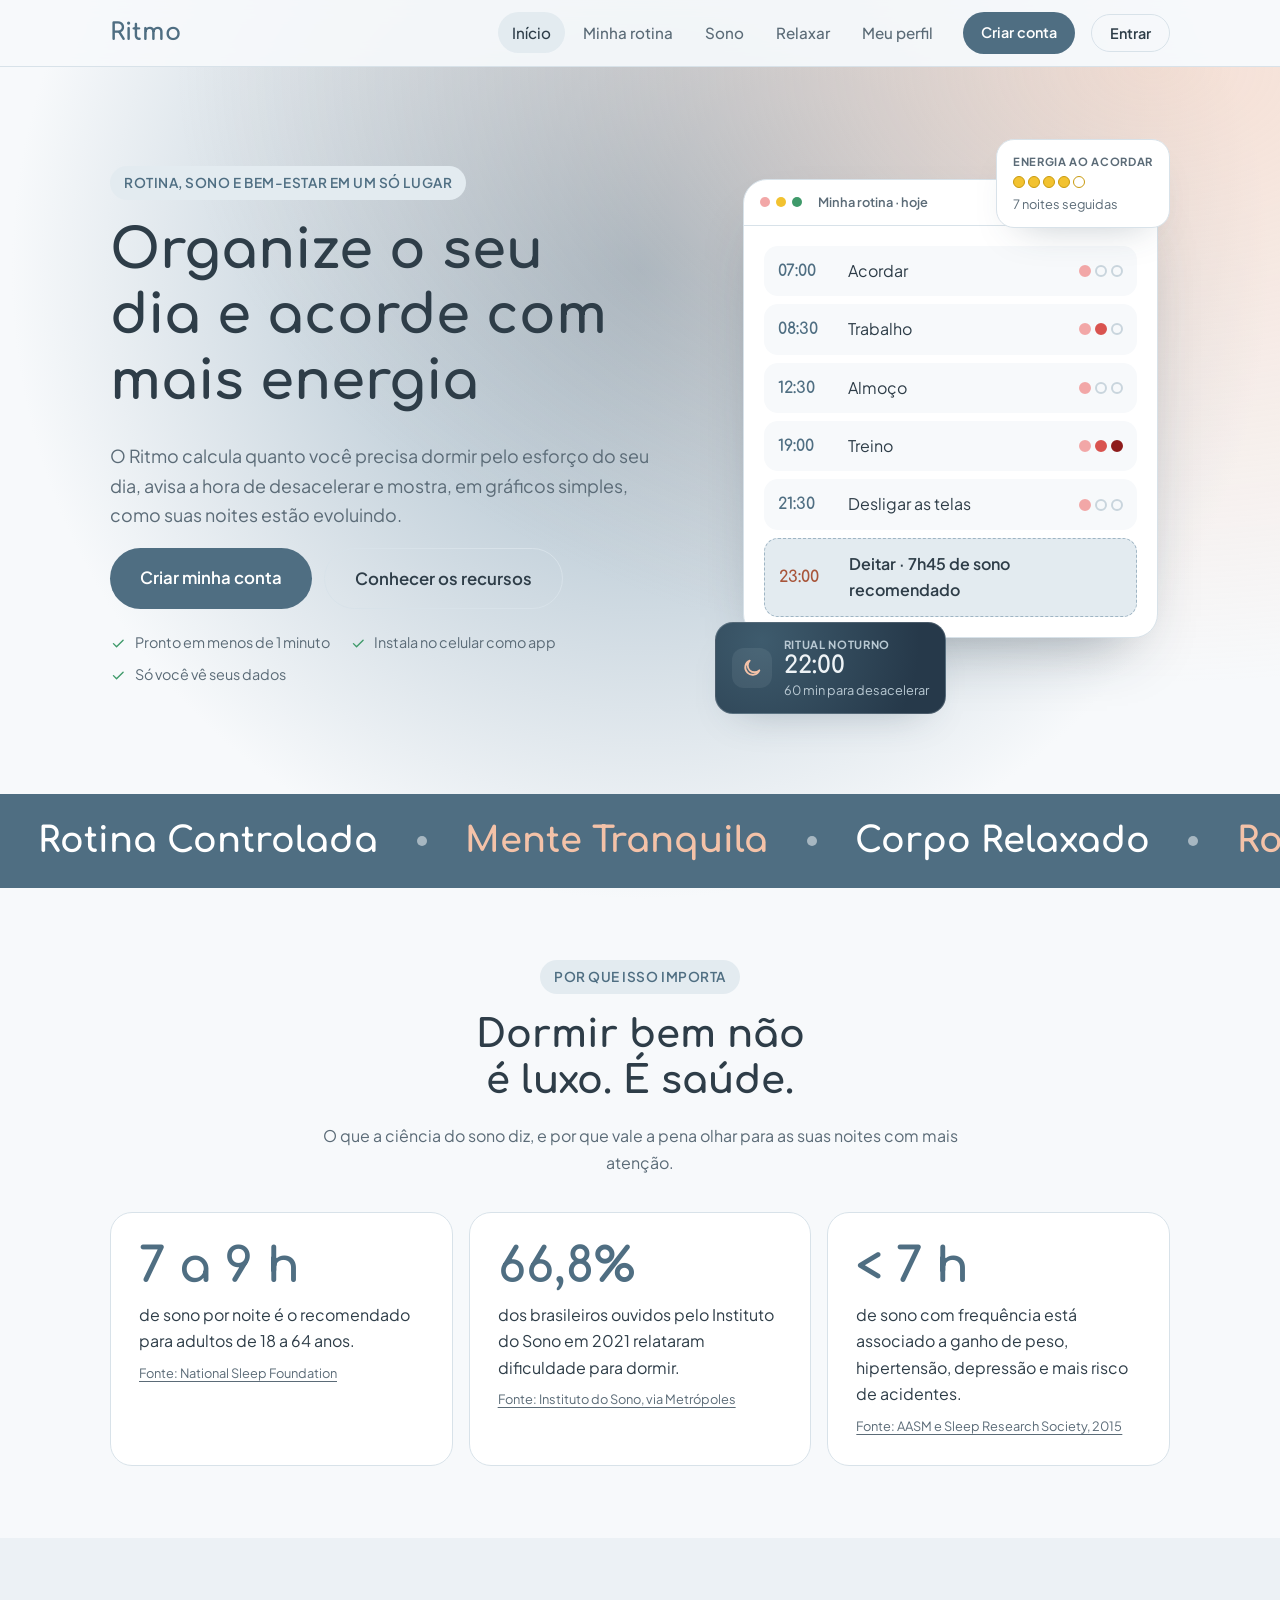
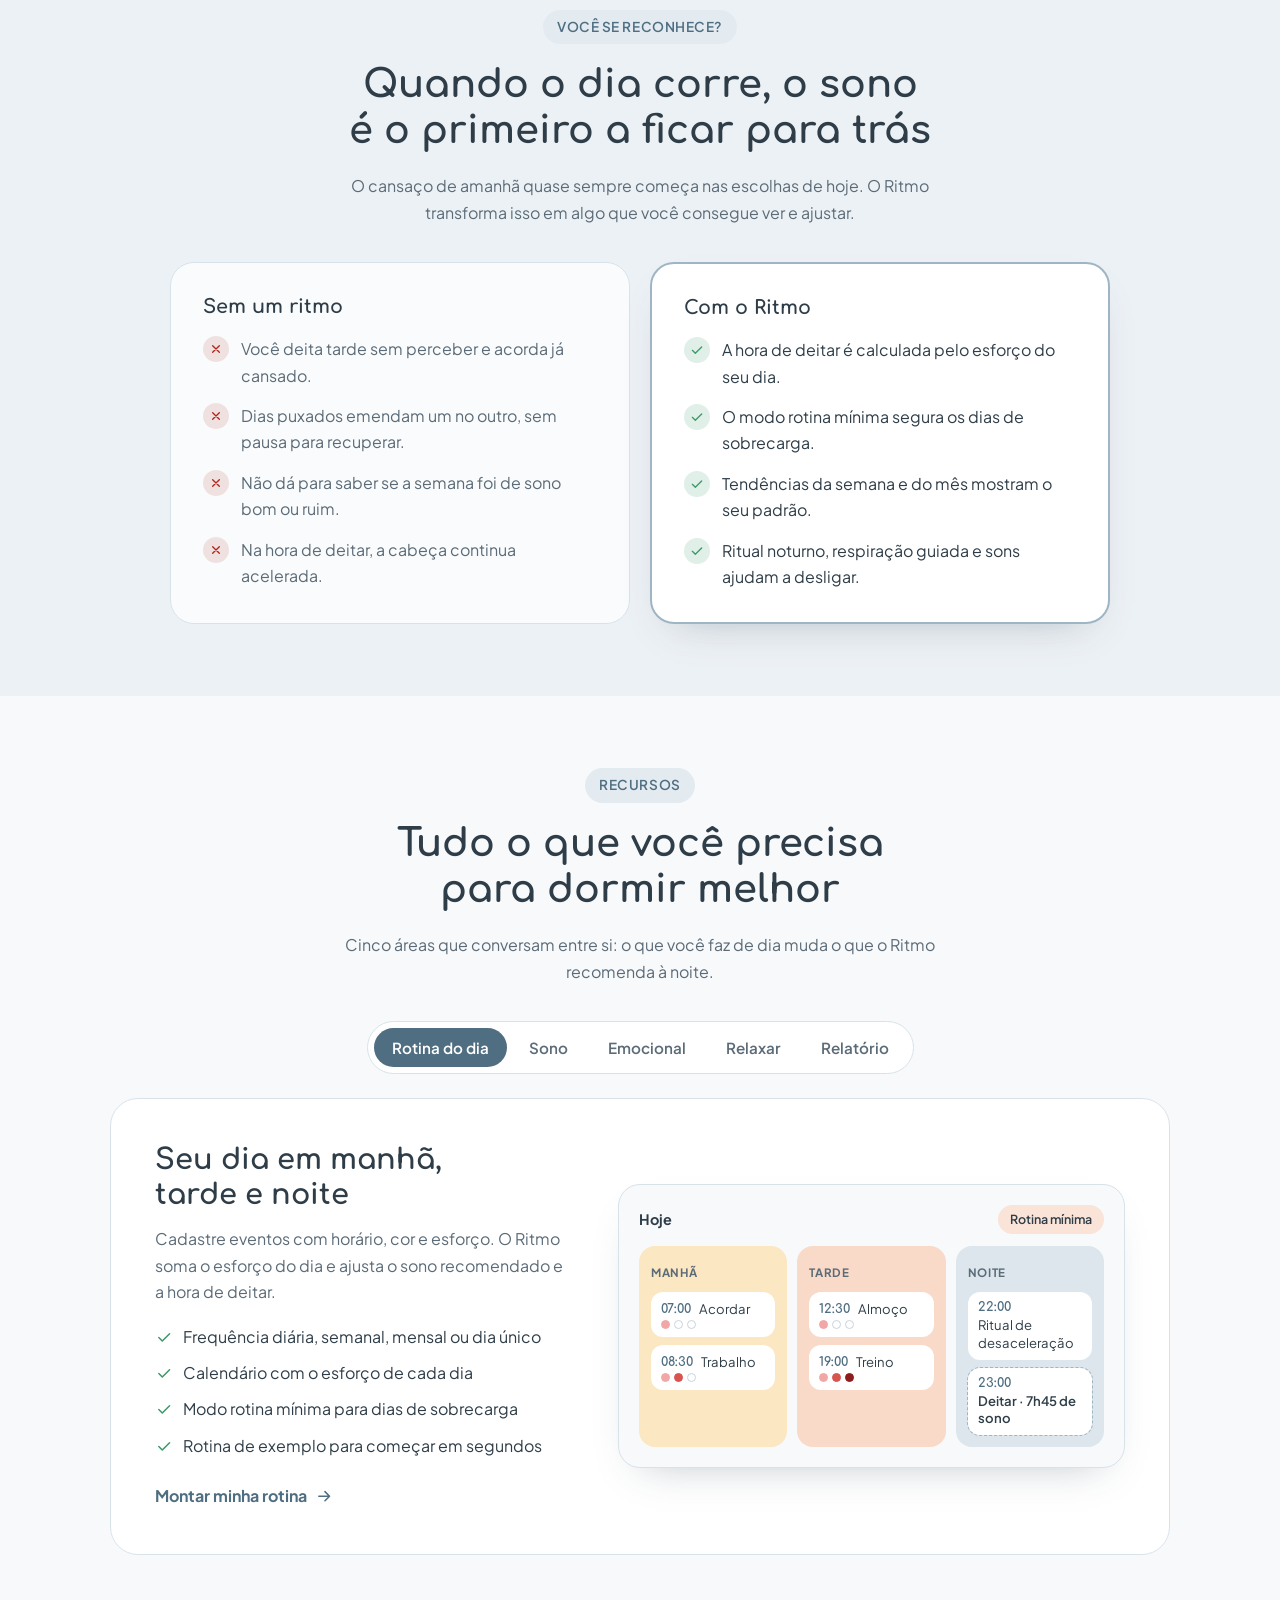
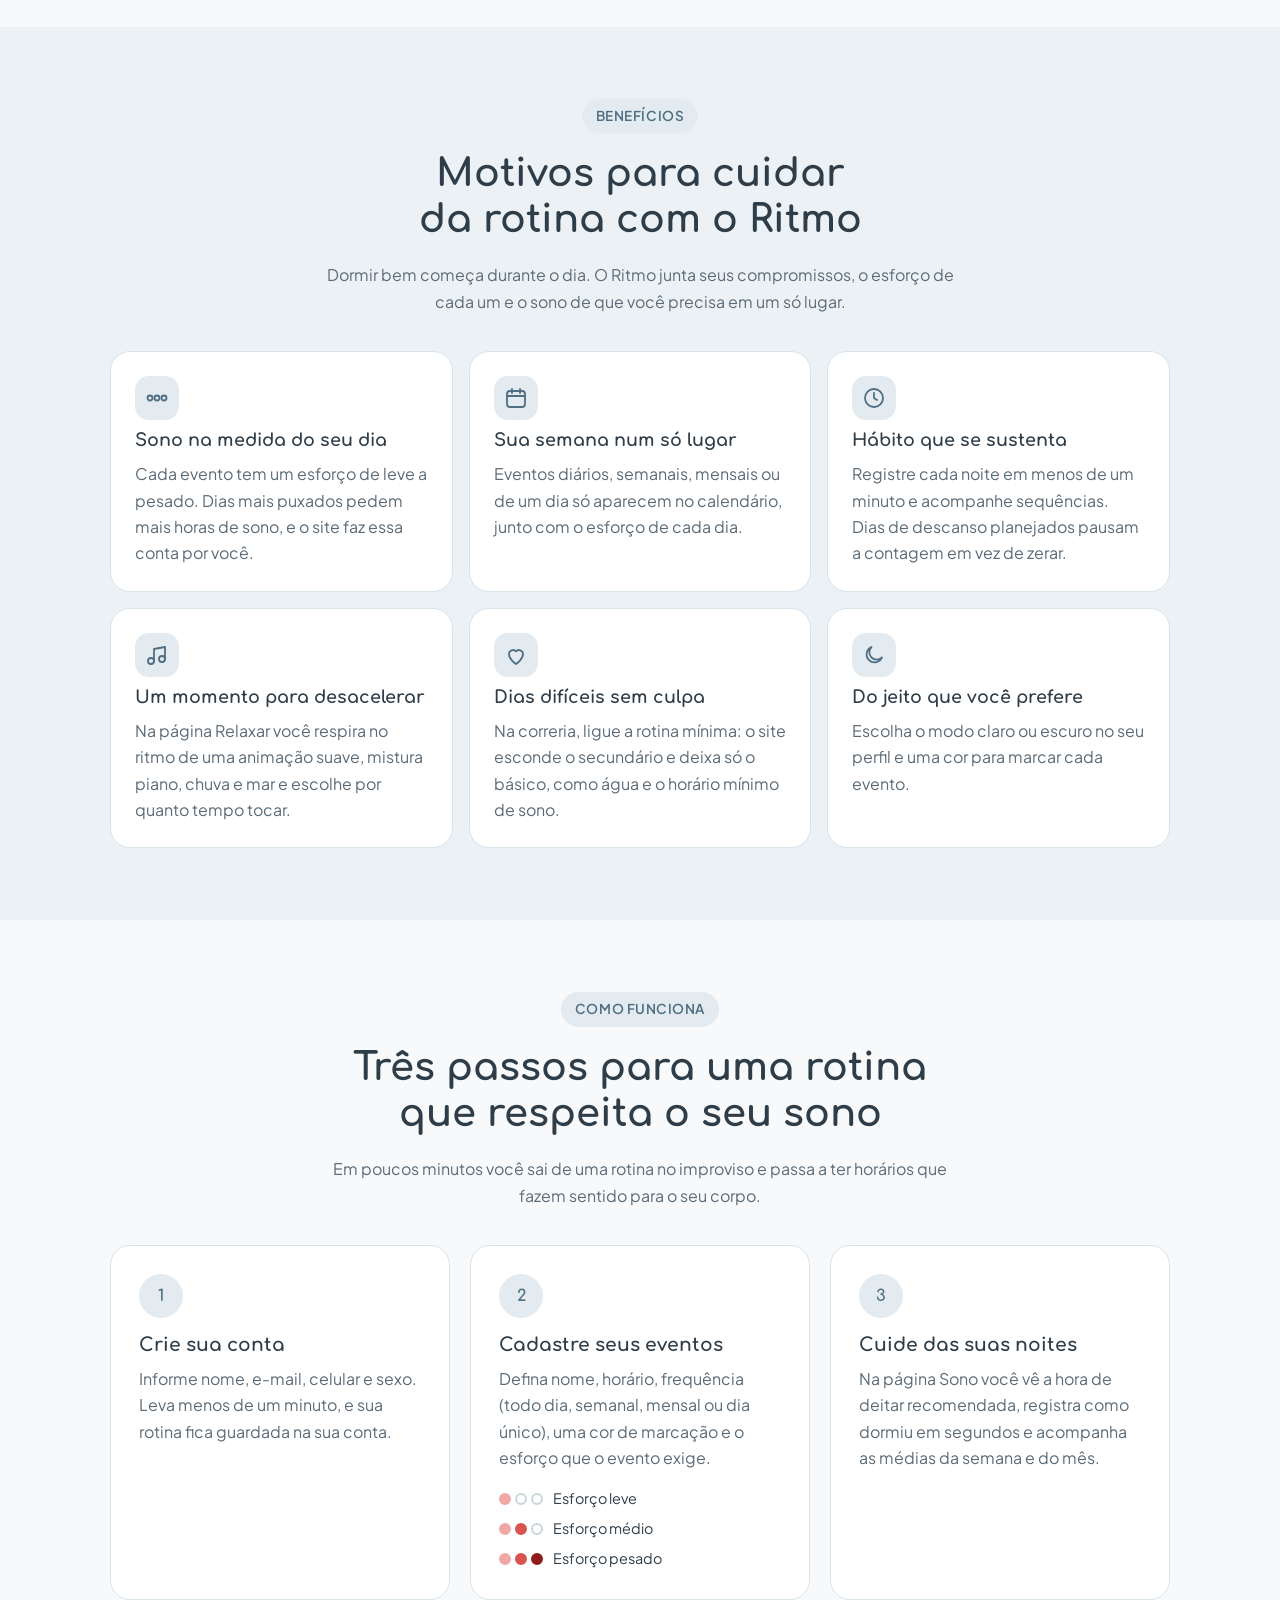
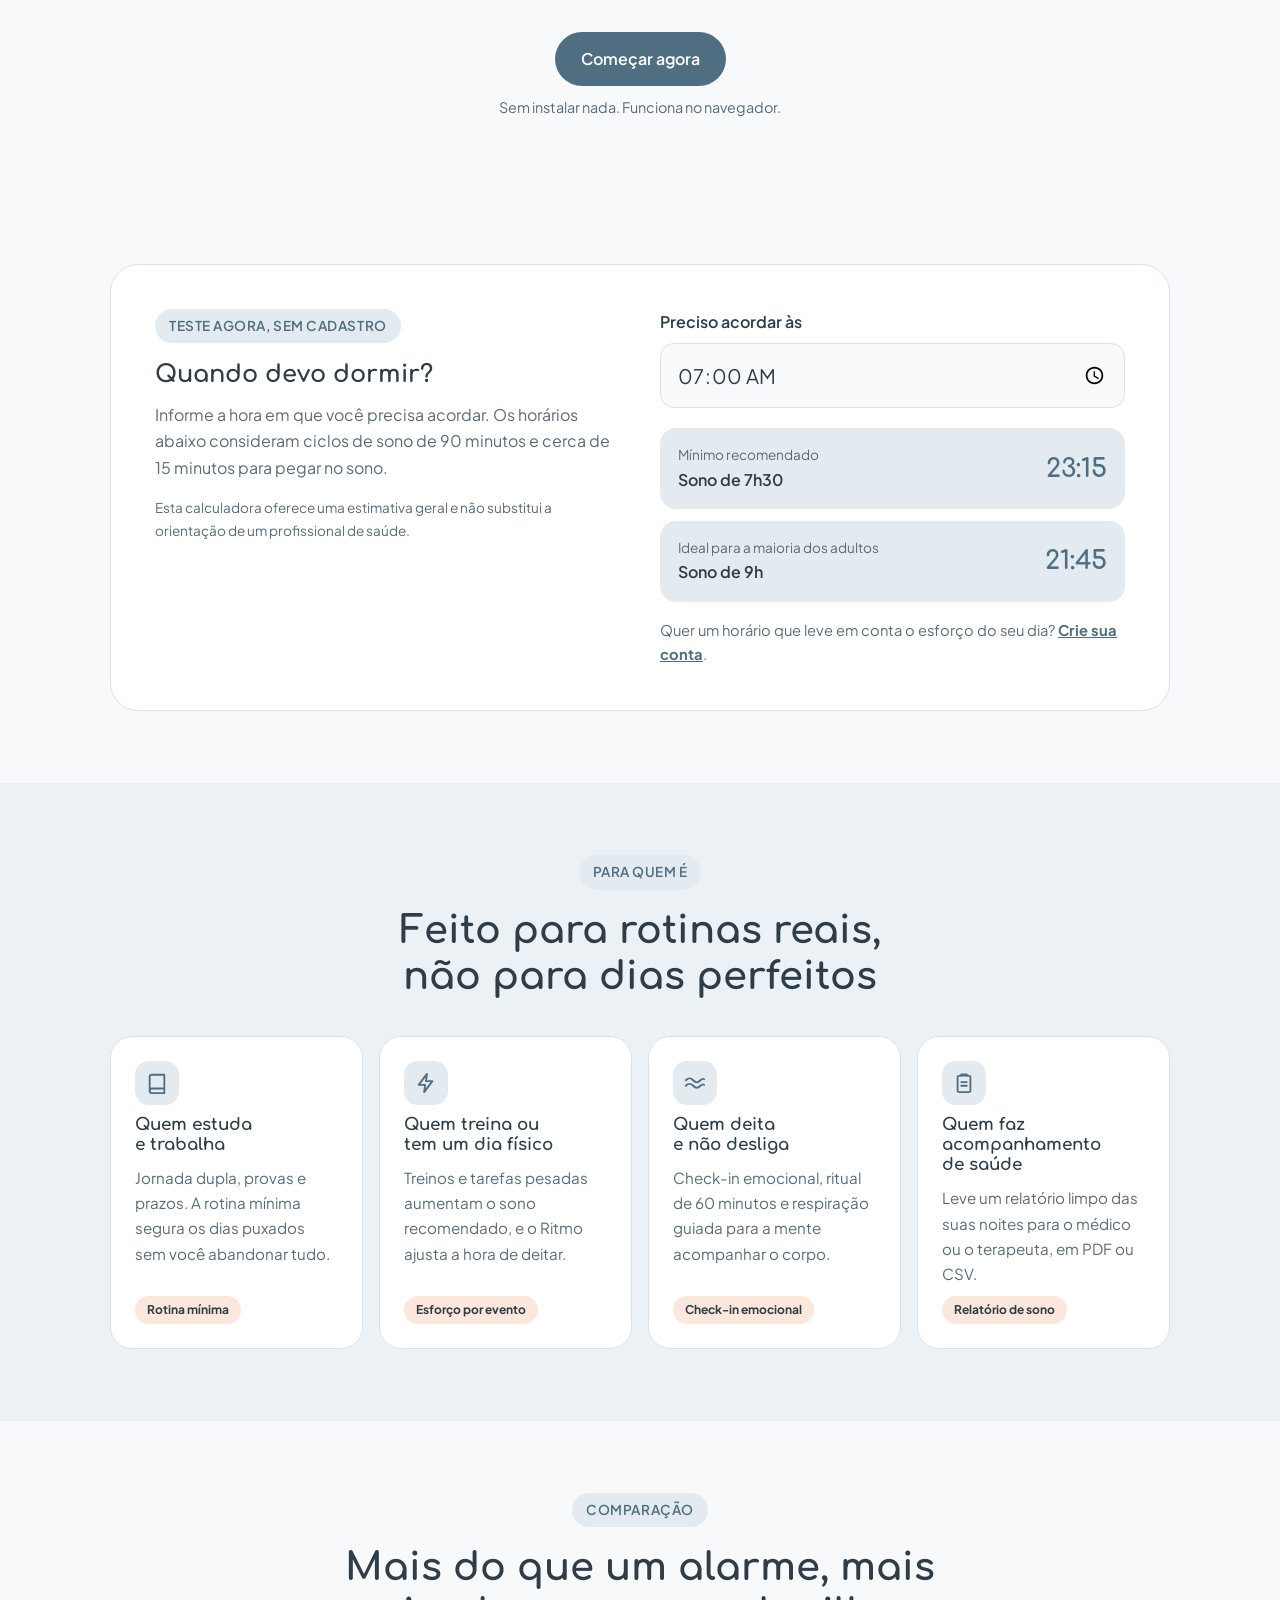
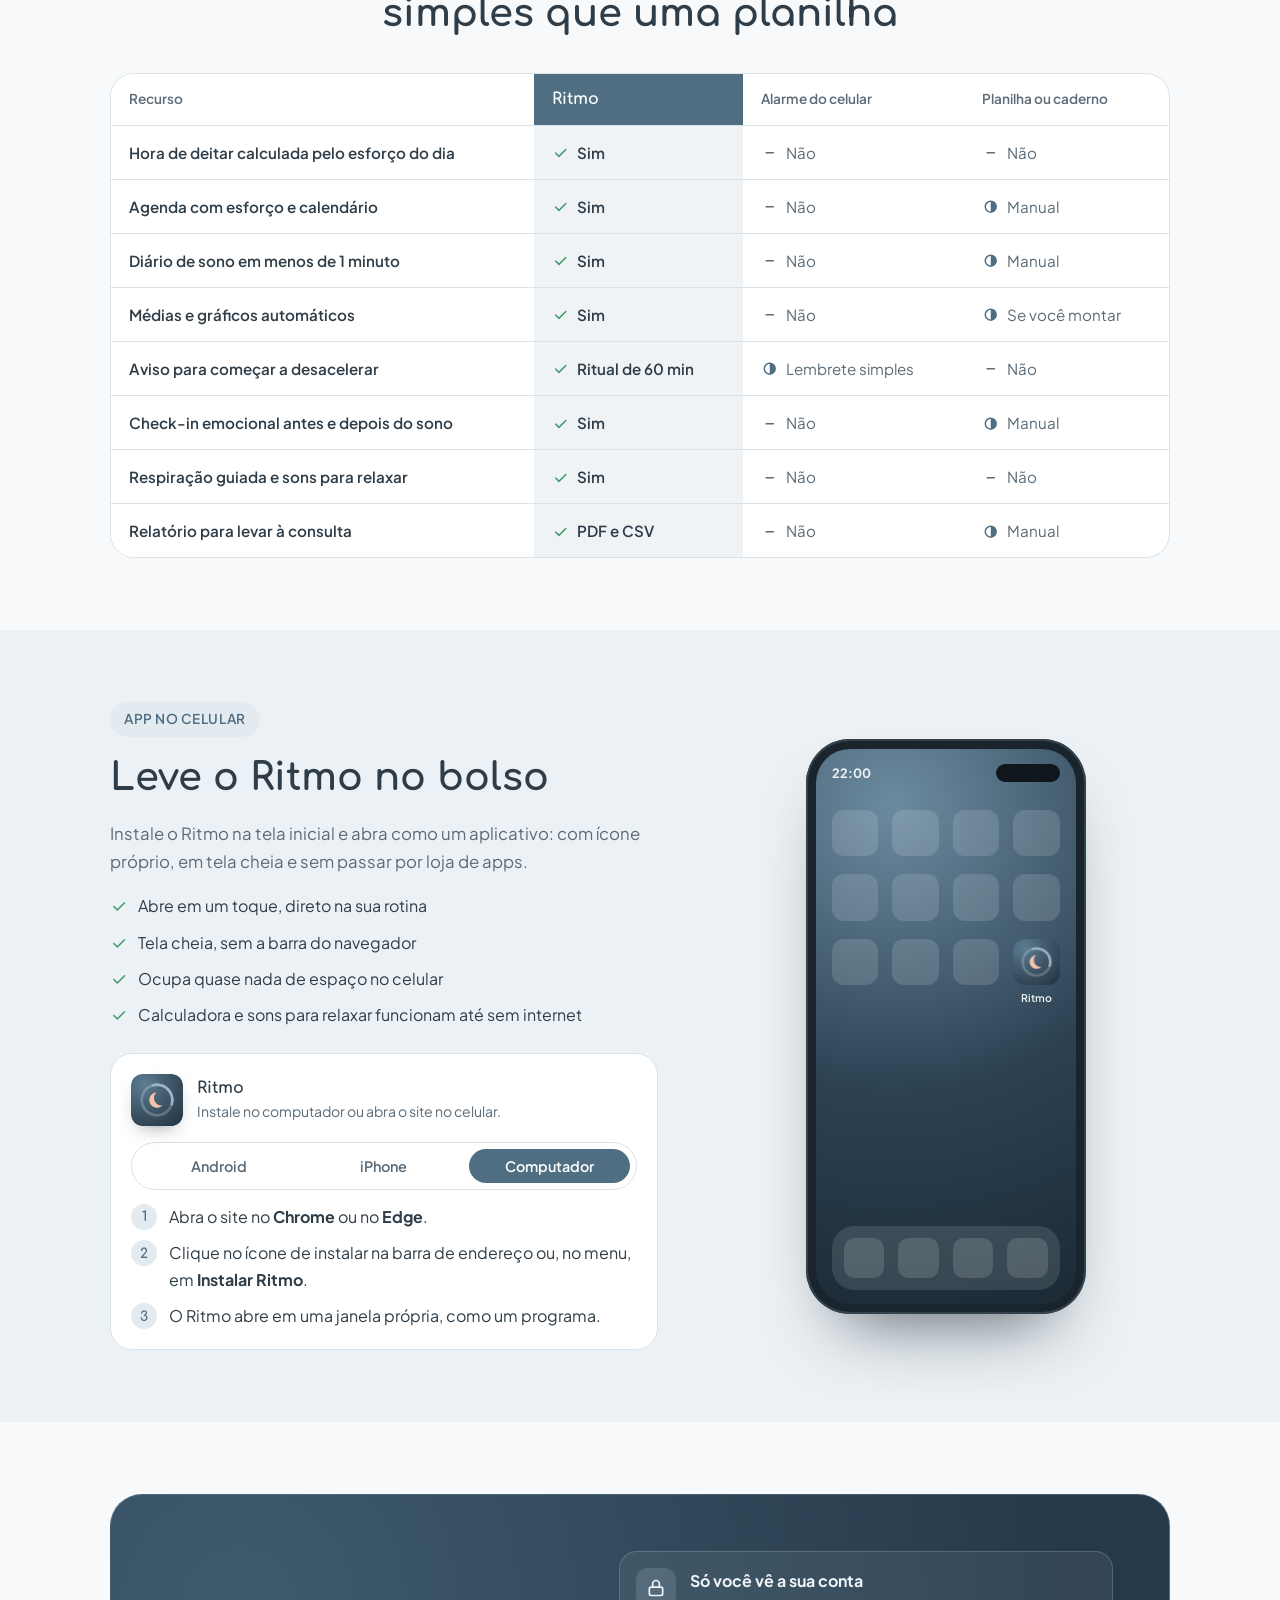
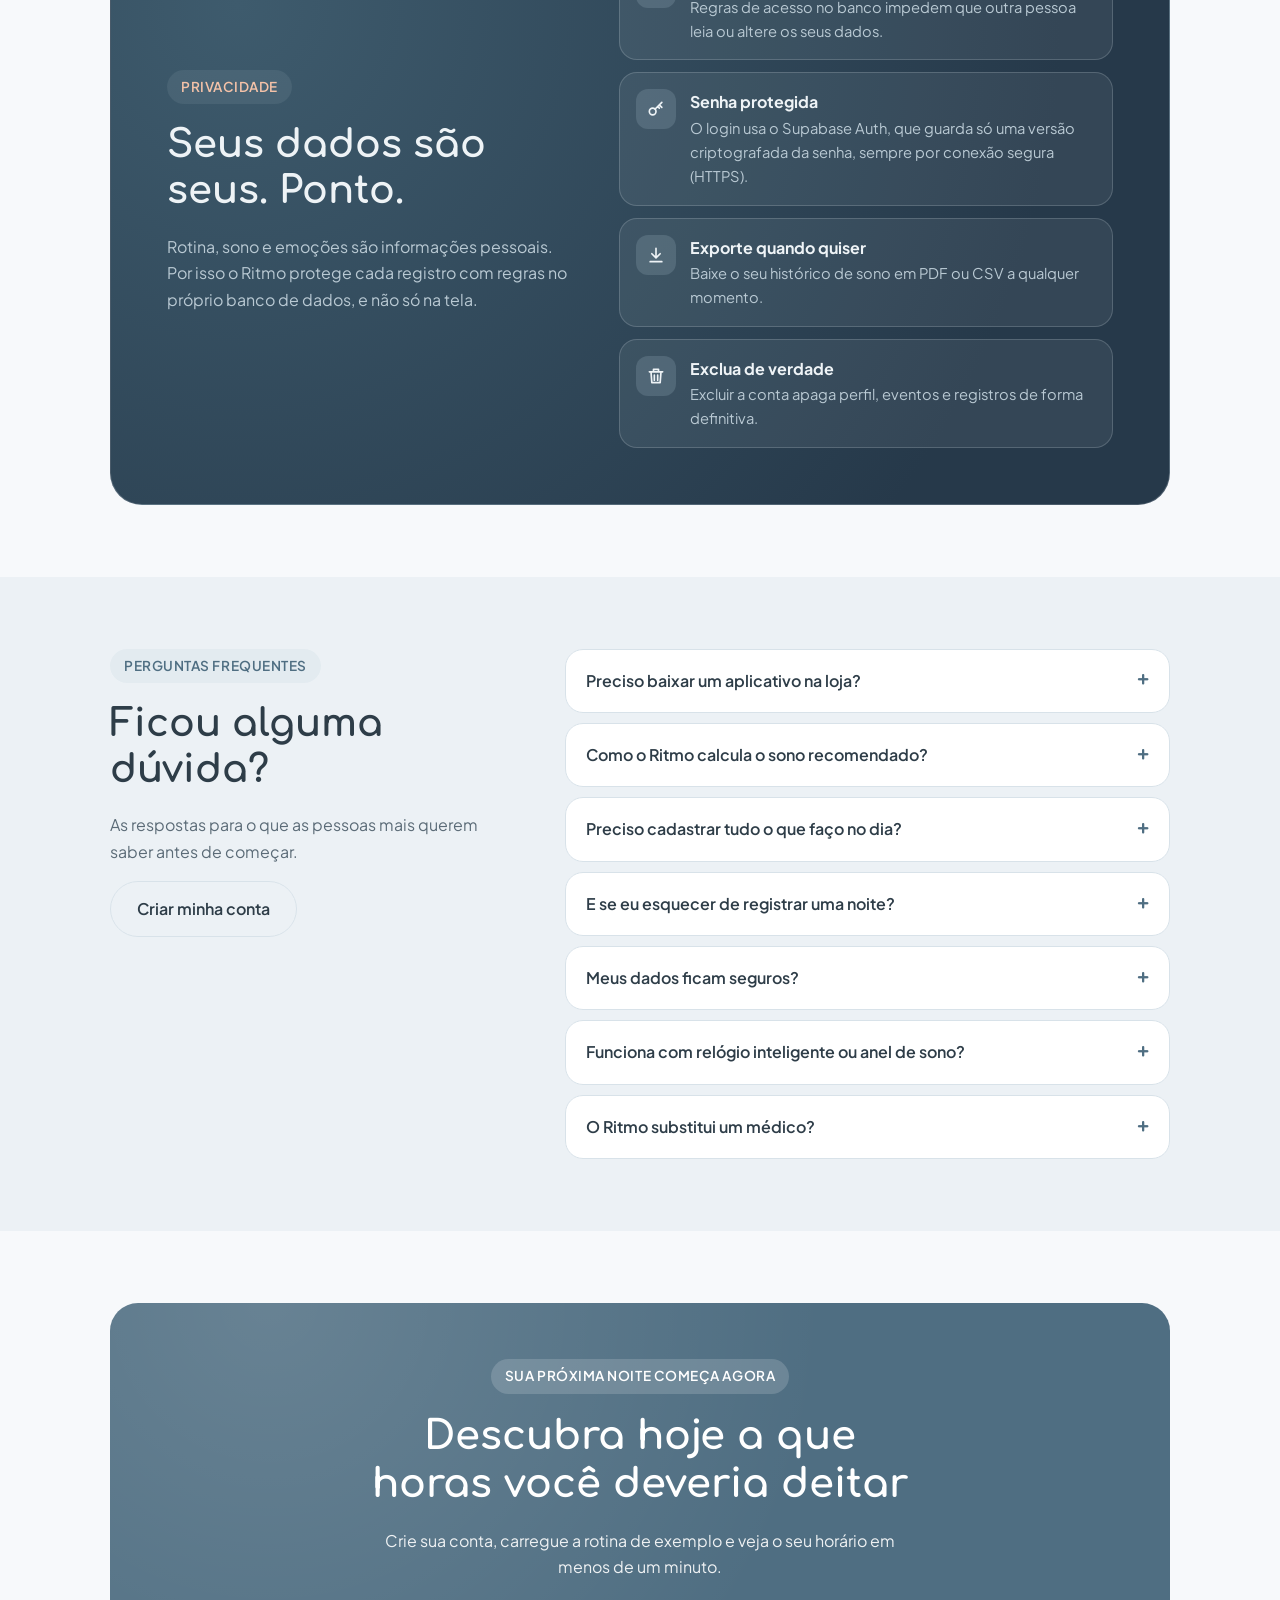
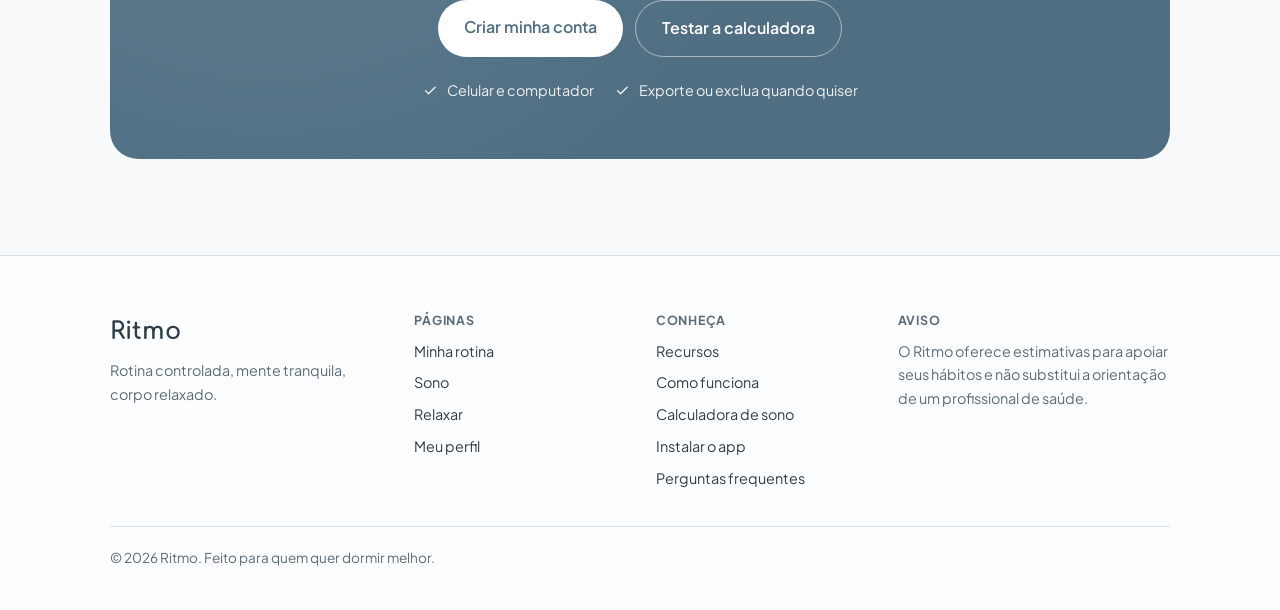
==== index.html @ f82e3e61 "upload dos arquivos pelo github" ====
<!DOCTYPE html>
<html lang="pt-BR">
<head>
<meta charset="UTF-8" />
<meta name="viewport" content="width=device-width, initial-scale=1, viewport-fit=cover" />
<meta name="claude:viewport-fit-sides" content="cover" />
<!-- Nome que aparece na aba do navegador. Troque junto com CONFIG.nome no script. -->
<title>Controle de rotina e sono</title>
<meta name="description" content="Organize o seu dia, descubra a hora certa de deitar e acompanhe o seu sono com diário, check-in emocional, respiração guiada e relatório em PDF." />
<!-- Prévia do link quando o site é compartilhado (WhatsApp, redes sociais) -->
<meta property="og:type" content="website" />
<meta property="og:title" content="Ritmo · Organize o seu dia e acorde com mais energia" />
<meta property="og:description" content="O Ritmo calcula quanto você precisa dormir pelo esforço do seu dia, avisa a hora de desacelerar e mostra como suas noites estão evoluindo." />
<meta property="og:locale" content="pt_BR" />
<meta name="theme-color" content="#4F6E82" />
<!-- App instalável (PWA): manifesto, ícones e ajustes do iPhone. Veja INSTALAR NO CELULAR no script. -->
<link rel="manifest" href="manifest.webmanifest" />
<link rel="icon" type="image/png" sizes="32x32" href="icons/favicon-32.png" />
<link rel="icon" type="image/png" sizes="192x192" href="icons/icon-192.png" />
<link rel="apple-touch-icon" href="icons/apple-touch-icon.png" />
<meta name="mobile-web-app-capable" content="yes" />
<meta name="apple-mobile-web-app-capable" content="yes" />
<meta name="apple-mobile-web-app-title" content="Ritmo" />
<meta name="apple-mobile-web-app-status-bar-style" content="default" />
<!-- Não envia o endereço completo da página para outros sites -->
<meta name="referrer" content="strict-origin-when-cross-origin" />
<link rel="preconnect" href="https://fonts.googleapis.com" />
<link rel="preconnect" href="https://fonts.gstatic.com" crossorigin />
<link href="https://fonts.googleapis.com/css2?family=Comfortaa:wght@500;700&family=Plus+Jakarta+Sans:wght@400;500;600;700&display=swap" rel="stylesheet" />

<!-- Aplica o tema salvo (claro ou escuro) antes de desenhar a página, para não piscar -->
<script>
  (function () {
    try {
      var tema = localStorage.getItem("ritmo_tema");
      if (tema === "claro" || tema === "escuro") {
        document.documentElement.setAttribute("data-theme", tema === "escuro" ? "dark" : "light");
        document.documentElement.setAttribute("data-tema-site", "1");
      }
    } catch (e) { /* sem armazenamento: segue o aparelho */ }
    // Quem já entrou neste aparelho não vê a página inicial piscar enquanto a sessão carrega
    try {
      if (localStorage.getItem("ritmo_sessao_ativa") === "true") {
        document.documentElement.setAttribute("data-sessao", "1");
        setTimeout(function () { document.documentElement.removeAttribute("data-sessao"); }, 4000);
      }
    } catch (e) { /* sem armazenamento: mostra normalmente */ }
  })();
</script>

<style>
/* =========================================================
   GUIA RÁPIDO PARA EDITAR ESTE ARQUIVO
   1. CONFIG (no script do fim): nome do site.
   2. NAV_LINKS: itens do menu. Novas páginas entram aqui.
   3. Tokens de cor e fonte (:root, logo abaixo): mudam o visual do site inteiro.
   4. Páginas: início (#inicio), Minha rotina (#rotina), Relaxar (#relaxar) e Meu perfil (#perfil).
      Cada bloco do HTML tem um comentário PÁGINA: ou SEÇÃO:. A lista fica em PAGINAS.
   5. Banco de dados: DB_CONFIG (endereço e chave pública do Supabase) e os objetos
      DB_SUPABASE e DB_LOCAL. Sem conexão, o site usa o modo demonstração no navegador.
   6. Cálculo do sono: SONO_CONFIG e calcularSono().
   7. Frequência e calendário: FREQUENCIAS, ocorreEm() e renderizarCalendario().
   8. Faixa animada da página inicial: FRASES_MARQUEE.
   9. Tema claro / escuro: aplicarTema() e a página Meu perfil (coluna "tema" no banco).
   10. Página Relaxar: SONS (sons gerados pelo navegador) e atualizarRelogio().
   11. Segurança: bloco SEGURANÇA no script, regras do banco em supabase/migrations
       e cabeçalhos da hospedagem no arquivo _headers (Netlify).
   12. Página inicial (landing page): HTML em PÁGINA: INÍCIO, estilos na seção 22
       deste CSS e comportamento em iniciarLanding() (abas, animação ao rolar, chamadas).
   13. App instalável (PWA): manifest.webmanifest, sw.js e icons/; convites de instalação
       na seção 23 deste CSS e em INSTALAR NO CELULAR, no script (PASSOS_INSTALACAO).
   ========================================================= */

/* ---------- 1. TOKENS: cores e fontes ---------- */
:root {
  /* Fontes */
  --font-title: "Comfortaa", "Trebuchet MS", sans-serif;
  --font-body: "Plus Jakarta Sans", system-ui, -apple-system, "Segoe UI", sans-serif;

  /* Marca */
  --brand: #9FB5C4;
  --brand-soft: #E3EBF0;
  --grad-center: #9FB5C4;      /* centro do degradê circular do fundo */
  --warm: #F4C2A8;             /* complementar (pêssego) */
  --warm-text: #A8553A;
  --accent-text: #4F6E82;

  /* Fundos, superfícies e textos */
  --bg: #F7F9FB;
  --surface: #FFFFFF;
  --text: #2E3D48;
  --muted: #5B6B77;
  --line: #D8E2E9;
  --nav-bg: rgba(247, 249, 251, 0.92);

  /* Botões */
  --btn-bg: #4F6E82;
  --btn-text: #FFFFFF;

  /* Esforço: bola 1 vermelho claro (leve), bola 2 vermelho (médio), bola 3 vermelho escuro (pesado) */
  --esforco-1: #F2A7A7;
  --esforco-2: #D9534F;
  --esforco-3: #8E1C1C;
  --bola-vazia: #C9D5DD;

  /* Painel noturno do sono (fica escuro nos dois temas) */
  --night-1: #3E5B6D;
  --night-2: #26394A;
  --night-text: #EEF3F6;
  --night-muted: #B9C9D3;
  --night-line: rgba(238, 243, 246, 0.18);
  --night-chip: rgba(238, 243, 246, 0.07);
  --sono-arco: #9FB5C4;
  --night-acento: #F4C2A8;

  /* Energia ao acordar (escala de 1 a 5 em bolinhas amarelas) */
  --energia: #F2C230;
  --energia-borda: #C99A0E;
  /* Gráfico de horas dormidas (azul validado para contraste e daltonismo) */
  --grafico-barra: #2F7DC1;
  --grafico-faixa: rgba(47, 125, 193, 0.10);
  /* Períodos do dia */
  --manha: #FBE7C2;
  --tarde: #F9D9C8;
  --noite: #DCE6EC;
  /* Barra de abas do celular e sombras */
  --barra-abas: rgba(247, 249, 251, 0.96);
  --sombra: 0 18px 40px -24px rgba(47, 70, 85, 0.35);
  /* Check-in emocional: tensão antes de dormir (lilás) e humor ao acordar (verde) */
  --emocao: #8E7CC3;
  --humor: #3F9A6A;
  /* Hidratação (rotina mínima) */
  --agua: #5AA7DA;
  /* Ações irreversíveis (excluir conta) */
  --perigo: #B3261E;
  --perigo-texto: #FFFFFF;
  /* Força da senha: vermelho = fraca, laranja = moderada, verde claro = forte */
  --senha-fraca: #D93025;
  --senha-fraca-texto: #FFFFFF;
  --senha-moderada: #F08A24;
  --senha-moderada-texto: #2B1600;
  --senha-forte: #7ED957;
  --senha-forte-texto: #12361F;

  color-scheme: light;
}

/* Modo escuro automático (segue o sistema). Mantenha igual ao bloco abaixo. */
@media (prefers-color-scheme: dark) {
  :root:not([data-theme="light"]) {
    --brand-soft: #22313B;
    --grad-center: #2B3C48;
    --warm: #6B4A3B;
    --warm-text: #F4C2A8;
    --accent-text: #9FB5C4;
    --bg: #131B21;
    --surface: #1C2730;
    --text: #E4ECF1;
    --muted: #A7B7C2;
    --line: #2C3A44;
    --nav-bg: rgba(19, 27, 33, 0.92);
    --btn-bg: #9FB5C4;
    --btn-text: #132029;
    --esforco-1: #F5BDBD;
    --esforco-2: #E0605B;
    --esforco-3: #B33A3A;
    --bola-vazia: #3A4A55;
    --night-1: #263845;
    --night-2: #18232B;
    --energia: #F5CF4E;
    --energia-borda: #F5CF4E;
    --grafico-barra: #3B8FD4;
    --grafico-faixa: rgba(59, 143, 212, 0.14);
    --manha: #3D3423;
    --tarde: #3D2C25;
    --noite: #22313B;
    --barra-abas: rgba(19, 27, 33, 0.96);
    --sombra: 0 18px 40px -24px rgba(0, 0, 0, 0.6);
    --emocao: #B3A4E0;
    --humor: #6CC495;
    --agua: #4A90C2;
    --perigo: #F2867E;
    --perigo-texto: #2A0A08;
    --senha-fraca: #F07067;
    --senha-fraca-texto: #2A0A08;
    --senha-moderada: #F7A04B;
    --senha-moderada-texto: #2B1600;
    --senha-forte: #9BE58A;
    --senha-forte-texto: #12361F;
    color-scheme: dark;
  }
}

/* Modo escuro forçado: <html data-theme="dark">. Mantenha igual ao bloco acima. */
:root[data-theme="dark"] {
  --brand-soft: #22313B;
  --grad-center: #2B3C48;
  --warm: #6B4A3B;
  --warm-text: #F4C2A8;
  --accent-text: #9FB5C4;
  --bg: #131B21;
  --surface: #1C2730;
  --text: #E4ECF1;
  --muted: #A7B7C2;
  --line: #2C3A44;
  --nav-bg: rgba(19, 27, 33, 0.92);
  --btn-bg: #9FB5C4;
  --btn-text: #132029;
  --esforco-1: #F5BDBD;
  --esforco-2: #E0605B;
  --esforco-3: #B33A3A;
  --bola-vazia: #3A4A55;
  --night-1: #263845;
  --night-2: #18232B;
  --energia: #F5CF4E;
  --energia-borda: #F5CF4E;
  --grafico-barra: #3B8FD4;
  --grafico-faixa: rgba(59, 143, 212, 0.14);
  --manha: #3D3423;
  --tarde: #3D2C25;
  --noite: #22313B;
  --barra-abas: rgba(19, 27, 33, 0.96);
  --sombra: 0 18px 40px -24px rgba(0, 0, 0, 0.6);
  --emocao: #B3A4E0;
  --humor: #6CC495;
  --agua: #4A90C2;
  --perigo: #F2867E;
  --perigo-texto: #2A0A08;
  --senha-fraca: #F07067;
  --senha-fraca-texto: #2A0A08;
  --senha-moderada: #F7A04B;
  --senha-moderada-texto: #2B1600;
  --senha-forte: #9BE58A;
  --senha-forte-texto: #12361F;
  color-scheme: dark;
}

/* ---------- 2. BASE ---------- */
*, *::before, *::after { box-sizing: border-box; }
[hidden] { display: none !important; }

/* Área segura do celular (entalhe e barras do sistema) */
:root {
  padding-top: env(safe-area-inset-top, 0px);
  padding-bottom: env(safe-area-inset-bottom, 0px);
}
html {
  scroll-behavior: smooth;
  scroll-padding-top: calc(env(safe-area-inset-top, 0px) + 84px); /* compensa o menu fixo */
}
body {
  margin: 0;
  background: var(--bg);
  color: var(--text);
  font-family: var(--font-body);
  font-size: 1rem;
  line-height: 1.65;
  -webkit-font-smoothing: antialiased;
}
/* Preenche a faixa do topo do celular com a cor do menu */
body::before {
  content: "";
  position: fixed;
  inset: 0 0 auto 0;
  height: env(safe-area-inset-top, 0px);
  background: var(--nav-bg);
  z-index: 10;
}
/* Fundo: degradê circular a partir de --grad-center, fixo atrás do conteúdo */
.bg-glow {
  position: fixed;
  inset: 0;
  z-index: -1;
  pointer-events: none;
  background: radial-gradient(circle at 50% 30%, var(--grad-center) 0%, var(--bg) 70%);
}

h1, h2, h3 {
  font-family: var(--font-title);
  font-weight: 700;
  line-height: 1.2;
  margin: 0 0 0.5em;
  color: var(--text);
  text-wrap: balance;
}
p { margin: 0 0 1em; }
a { color: inherit; }
.container {
  max-width: 1100px;
  margin: 0 auto;
  padding-left: max(20px, env(safe-area-inset-left, 0px));
  padding-right: max(20px, env(safe-area-inset-right, 0px));
}
.section { padding: 72px 0; }
:focus-visible { outline: 3px solid var(--brand); outline-offset: 3px; border-radius: 6px; }
.cartao {
  background: var(--surface);
  border: 1px solid var(--line);
  border-radius: 24px;
  padding: clamp(20px, 3vw, 28px);
}

/* ---------- 3. NAVEGAÇÃO ---------- */
/* Menu fixo no topo. Os links vêm da lista NAV_LINKS no script. */
.site-header {
  position: sticky;
  top: env(safe-area-inset-top, 0px);
  z-index: 9;
  background: var(--nav-bg);
  backdrop-filter: blur(10px);
  -webkit-backdrop-filter: blur(10px);
  border-bottom: 1px solid var(--line);
}
.nav-inner {
  max-width: 1100px;
  margin: 0 auto;
  padding-block: 12px;
  padding-left: max(20px, env(safe-area-inset-left, 0px));
  padding-right: max(20px, env(safe-area-inset-right, 0px));
  display: flex;
  align-items: center;
  gap: 16px;
}
.brand {
  font-family: var(--font-title);
  font-weight: 700;
  font-size: 1.5rem;
  color: var(--accent-text);
  text-decoration: none;
  white-space: nowrap;
}
/* Com muitos links, a barra rola na horizontal em telas pequenas */
.nav-links {
  display: flex;
  gap: 4px;
  margin-left: auto;
  min-width: 0;
  overflow-x: auto;
  scrollbar-width: none;
}
.nav-links::-webkit-scrollbar { display: none; }
.nav-links a {
  white-space: nowrap;
  padding: 8px 14px;
  border-radius: 999px;
  color: var(--muted);
  text-decoration: none;
  font-weight: 500;
  font-size: 0.95rem;
  transition: background 0.2s, color 0.2s;
}
.nav-links a:hover,
.nav-links a[aria-current="page"] { background: var(--brand-soft); color: var(--text); }

/* ---------- 4. BOTÕES ---------- */
.btn {
  display: inline-block;
  background: var(--btn-bg);
  color: var(--btn-text);
  padding: 14px 26px;
  border-radius: 999px;
  border: 0;
  text-decoration: none;
  font-family: var(--font-body);
  font-weight: 600;
  font-size: 1rem;
  cursor: pointer;
  transition: transform 0.15s, filter 0.2s;
}
.btn:hover { filter: brightness(1.06); transform: translateY(-1px); }
.btn:disabled { opacity: 0.6; cursor: progress; transform: none; }
.btn-ghost { background: transparent; color: var(--text); border: 1px solid var(--line); }
.btn-ghost:hover { background: var(--brand-soft); }
.btn-small { padding: 9px 18px; font-size: 0.9rem; white-space: nowrap; }

/* ---------- 5. BOLAS DE ESFORÇO (componente usado em todo o site) ----------
   Use: <span class="esforco" data-nivel="2"> com três <span class="bola"></span> dentro.
   data-nivel define quantas bolas ficam preenchidas (0 a 3). */
.esforco { display: inline-flex; align-items: center; gap: 4px; }
.esforco .bola {
  width: 12px;
  height: 12px;
  border-radius: 50%;
  border: 2px solid var(--bola-vazia);
  background: transparent;
}
.esforco .bola:nth-child(1), .op-esforco:nth-child(1) { --cor-bola: var(--esforco-1); }
.esforco .bola:nth-child(2), .op-esforco:nth-child(2) { --cor-bola: var(--esforco-2); }
.esforco .bola:nth-child(3), .op-esforco:nth-child(3) { --cor-bola: var(--esforco-3); }
.esforco[data-nivel="1"] .bola:nth-child(-n+1),
.esforco[data-nivel="2"] .bola:nth-child(-n+2),
.esforco[data-nivel="3"] .bola:nth-child(-n+3) {
  background: var(--cor-bola);
  border-color: var(--cor-bola);
}

/* ---------- 6. HERO (topo da página inicial) ---------- */
.hero {
  padding: 72px 0 80px;
  background: radial-gradient(ellipse at 90% 0%, color-mix(in srgb, var(--warm) 45%, transparent), transparent 60%);
}
.hero-grid {
  display: grid;
  grid-template-columns: 1.1fr 0.9fr;
  gap: 48px;
  align-items: center;
}
.hero-grid > * { min-width: 0; }
.eyebrow {
  display: inline-block;
  font-size: 0.85rem;
  font-weight: 600;
  letter-spacing: 0.04em;
  text-transform: uppercase;
  color: var(--accent-text);
  background: var(--brand-soft);
  padding: 6px 14px;
  border-radius: 999px;
  margin-bottom: 18px;
}
.hero h1 { font-size: clamp(2.1rem, 4.6vw, 3.4rem); }
.lead { font-size: 1.12rem; color: var(--muted); max-width: 560px; }
.cta-row { display: flex; flex-wrap: wrap; gap: 12px; margin-top: 8px; }

/* Cartão ilustrativo com uma rotina registrada */
.timeline {
  background: var(--surface);
  border: 1px solid var(--line);
  border-radius: 24px;
  padding: 20px;
  box-shadow: 0 18px 40px -20px rgba(47, 70, 85, 0.25);
  display: grid;
  gap: 8px;
}
.tl-item {
  display: flex;
  align-items: center;
  gap: 14px;
  padding: 12px 14px;
  border-radius: 14px;
  background: var(--bg);
}
.tl-item time {
  font-family: var(--font-title);
  font-weight: 700;
  color: var(--accent-text);
  min-width: 56px;
  font-variant-numeric: tabular-nums;
}
.tl-item .esforco { margin-left: auto; }
.tl-highlight { background: var(--brand-soft); border: 1px dashed var(--brand); }
.tl-highlight time { color: var(--warm-text); }
.tl-highlight span { font-weight: 600; }

/* ---------- 7. COMO FUNCIONA ---------- */
.section-head { max-width: 640px; }
.section-head p { color: var(--muted); }
.steps {
  display: grid;
  grid-template-columns: repeat(auto-fit, minmax(240px, 1fr));
  gap: 20px;
  margin-top: 36px;
}
.step {
  background: var(--surface);
  border: 1px solid var(--line);
  border-radius: 20px;
  padding: 28px;
}
.step-num {
  width: 44px;
  height: 44px;
  border-radius: 50%;
  display: grid;
  place-items: center;
  background: var(--brand-soft);
  color: var(--accent-text);
  font-family: var(--font-title);
  font-weight: 700;
  margin-bottom: 16px;
}
.step p { color: var(--muted); margin: 0; }
.legenda-esforco {
  list-style: none;
  padding: 0;
  margin: 16px 0 0;
  display: grid;
  gap: 6px;
  font-size: 0.9rem;
}
.legenda-esforco li { display: flex; align-items: center; gap: 10px; }

/* ---------- 8. CALCULADORA DE SONO (página inicial) ---------- */
.sleep-box {
  background: var(--surface);
  border: 1px solid var(--line);
  border-radius: 28px;
  padding: clamp(24px, 4vw, 44px);
}
.calc-grid {
  display: grid;
  grid-template-columns: 1fr 1fr;
  gap: 40px;
  align-items: start;
}
.calc-grid > div > p { color: var(--muted); }
.note { font-size: 0.85rem; color: var(--muted); }
.field label { display: block; font-weight: 600; margin-bottom: 8px; }
.field input[type="time"] {
  width: 100%;
  font: inherit;
  font-size: 1.25rem;
  padding: 14px 16px;
  border-radius: 14px;
  border: 1px solid var(--line);
  background: var(--bg);
  color: var(--text);
}
.results { list-style: none; padding: 0; margin: 20px 0 0; display: grid; gap: 12px; }
.result {
  display: flex;
  justify-content: space-between;
  align-items: center;
  gap: 12px;
  padding: 16px 18px;
  border-radius: 16px;
  background: var(--brand-soft);
}
.result small { display: block; color: var(--muted); font-size: 0.85rem; }
.result span { font-weight: 600; }
.result strong { font-family: var(--font-title); font-size: 1.6rem; color: var(--accent-text); }

/* ---------- 9. CHAMADA FINAL ---------- */
.cta-band {
  background: var(--btn-bg);
  color: var(--btn-text);
  text-align: center;
  border-radius: 28px;
  padding: 56px 24px;
}
.cta-band h2 { color: inherit; }
.cta-band p { opacity: 0.9; }
.cta-band .btn { background: var(--btn-text); color: var(--btn-bg); }

/* ---------- 10. PÁGINA MINHA ROTINA ---------- */
.rotina { padding: 40px 0 72px; }
.rotina-topo { margin-bottom: 24px; }
.rotina-topo h1 { font-size: clamp(1.9rem, 4vw, 2.6rem); }
.bloqueio { max-width: 560px; margin: 32px auto; text-align: center; }
.bloqueio .cta-row { justify-content: center; }
.bloqueio p { color: var(--muted); }
.aviso-modo {
  margin: 0 0 20px;
  padding: 12px 16px;
  border-radius: 14px;
  font-size: 0.9rem;
  background: color-mix(in srgb, var(--warm) 35%, var(--surface));
  color: var(--text);
}

/* 10a. Painel noturno: relógio de 24h + números do sono de hoje */
.painel-sono {
  --bola-vazia: rgba(238, 243, 246, 0.3);
  display: grid;
  grid-template-columns: minmax(220px, 300px) minmax(0, 1fr);
  gap: 32px;
  align-items: center;
  padding: clamp(20px, 4vw, 36px);
  margin-bottom: 24px;
  border-radius: 28px;
  border: 1px solid var(--night-line);
  color: var(--night-text);
  background: radial-gradient(circle at 18% 22%, var(--night-1), var(--night-2) 75%);
}
.relogio { width: 100%; max-width: 300px; height: auto; display: block; margin: 0 auto; }
.rel-trilha { fill: none; stroke: var(--night-line); stroke-width: 14; }
.rel-sono { fill: none; stroke: var(--sono-arco); stroke-width: 14; stroke-linecap: round; }
.rel-marca { stroke: var(--night-line); stroke-width: 1.5; }
.rel-marca.longa { stroke: var(--night-muted); stroke-width: 2; }
.rel-hora { fill: var(--night-muted); font: 600 11px var(--font-body); text-anchor: middle; dominant-baseline: middle; }
.rel-evento { stroke: var(--night-2); stroke-width: 2.5; }
.rel-total { fill: var(--night-text); font: 700 34px var(--font-title); text-anchor: middle; }
.rel-legenda { fill: var(--night-muted); font: 500 12px var(--font-body); text-anchor: middle; }

.painel-info { min-width: 0; }
.painel-rotulo {
  font-size: 0.8rem;
  font-weight: 600;
  letter-spacing: 0.06em;
  text-transform: uppercase;
  color: var(--night-muted);
  margin-bottom: 8px;
}
.painel-titulo { color: var(--night-text); font-size: clamp(1.4rem, 3vw, 1.9rem); }
.painel-titulo strong { color: var(--sono-arco); font-variant-numeric: tabular-nums; }
.painel-sub { color: var(--night-muted); margin-bottom: 0; }
.painel-dados {
  display: grid;
  grid-template-columns: repeat(auto-fit, minmax(150px, 1fr));
  gap: 10px;
  margin: 20px 0 0;
}
.painel-dados > div {
  background: var(--night-chip);
  border: 1px solid var(--night-line);
  border-radius: 16px;
  padding: 12px 14px;
  min-width: 0;
}
.painel-dados dt { font-size: 0.8rem; color: var(--night-muted); margin-bottom: 4px; }
.painel-dados dd { margin: 0; font-weight: 600; display: flex; flex-wrap: wrap; align-items: center; gap: 8px; }
.painel-dados input[type="time"] {
  font: inherit;
  font-weight: 600;
  width: 100%;
  padding: 6px 10px;
  border-radius: 10px;
  border: 1px solid var(--night-line);
  background: var(--night-chip);
  color: var(--night-text);
  color-scheme: dark;
}
.aviso {
  margin: 16px 0 0;
  padding: 10px 14px;
  border-radius: 12px;
  font-size: 0.9rem;
  background: color-mix(in srgb, #F4C2A8 22%, transparent);
  border: 1px solid color-mix(in srgb, #F4C2A8 55%, transparent);
  color: var(--night-text);
}
.nota-calculo { margin: 14px 0 0; font-size: 0.8rem; color: var(--night-muted); max-width: 62ch; }

/* 10b. Grade: formulário à esquerda, eventos cadastrados à direita */
.rotina-grid {
  display: grid;
  grid-template-columns: minmax(0, 400px) minmax(0, 1fr);
  gap: 24px;
  align-items: start;
}
.cartao h2 { font-size: 1.3rem; }

/* 10c. Formulário de evento */
.form-evento { display: grid; gap: 18px; }
.linha-campos { display: grid; grid-template-columns: 1fr 1fr; gap: 12px; }
.campo { display: grid; gap: 8px; margin: 0; padding: 0; border: 0; min-width: 0; }
fieldset.campo { display: block; }
.campo > span, .campo > label, .campo legend { font-weight: 600; font-size: 0.92rem; padding: 0; }
.campo legend { margin-bottom: 10px; }
.campo input[type="text"], .campo input[type="tel"], .campo input[type="time"], .campo input[type="date"], .campo input[type="number"], .campo select {
  width: 100%;
  min-width: 0;
  font: inherit;
  padding: 12px 14px;
  border-radius: 12px;
  border: 1px solid var(--line);
  background: var(--bg);
  color: var(--text);
}
.dica { margin: 8px 0 0; font-size: 0.82rem; color: var(--muted); }

/* Frequência: pílulas de escolha única */
.pilulas { display: flex; flex-wrap: wrap; gap: 6px; }
.pilula { position: relative; }
.pilula input, .dia-op input, .op-esforco input { position: absolute; opacity: 0; width: 1px; height: 1px; }
.pilula span {
  display: inline-block;
  padding: 8px 14px;
  border-radius: 999px;
  border: 1px solid var(--line);
  background: var(--bg);
  color: var(--muted);
  font-weight: 600;
  font-size: 0.88rem;
  cursor: pointer;
}
.pilula input:checked + span { background: var(--btn-bg); border-color: var(--btn-bg); color: var(--btn-text); }
.pilula input:focus-visible + span, .dia-op input:focus-visible + span { outline: 3px solid var(--brand); outline-offset: 2px; }

/* Dias da semana (só para frequência semanal) */
.dias-semana { display: grid; grid-template-columns: repeat(7, minmax(0, 1fr)); gap: 6px; }
.dia-op { position: relative; }
.dia-op span {
  display: grid;
  place-items: center;
  height: 40px;
  border-radius: 10px;
  border: 1px solid var(--line);
  background: var(--bg);
  color: var(--muted);
  font-weight: 600;
  font-size: 0.85rem;
  cursor: pointer;
}
.dia-op input:checked + span { background: var(--brand-soft); border-color: var(--accent-text); color: var(--text); }

/* Seletor de esforço com 3 bolas */
.seletor-esforco { display: grid; grid-template-columns: repeat(3, 1fr); gap: 8px; }
.op-esforco {
  position: relative;
  display: grid;
  justify-items: center;
  gap: 8px;
  padding: 12px 6px;
  border-radius: 14px;
  border: 1px solid var(--line);
  background: var(--bg);
  color: var(--muted);
  font-size: 0.85rem;
  font-weight: 600;
  cursor: pointer;
}
.op-esforco .bola {
  width: 26px;
  height: 26px;
  border-radius: 50%;
  border: 3px solid var(--bola-vazia);
  background: transparent;
  transition: background 0.15s, border-color 0.15s;
}
.seletor-esforco[data-nivel="1"] .op-esforco:nth-child(-n+1) .bola,
.seletor-esforco[data-nivel="2"] .op-esforco:nth-child(-n+2) .bola,
.seletor-esforco[data-nivel="3"] .op-esforco:nth-child(-n+3) .bola {
  background: var(--cor-bola);
  border-color: var(--cor-bola);
}
.op-esforco.ativo { border-color: var(--accent-text); color: var(--text); background: var(--surface); }
.op-esforco:focus-within { outline: 3px solid var(--brand); outline-offset: 2px; }

/* Cores de marcação */
.cores { display: flex; flex-wrap: wrap; align-items: center; gap: 10px; }
.cor-op {
  width: 34px;
  height: 34px;
  border-radius: 50%;
  border: 3px solid var(--surface);
  box-shadow: 0 0 0 1px var(--line);
  background: var(--cor);
  cursor: pointer;
  padding: 0;
}
.cor-op[aria-pressed="true"] { box-shadow: 0 0 0 3px var(--accent-text); }
.cor-livre {
  display: inline-flex;
  align-items: center;
  gap: 8px;
  padding: 3px 12px 3px 3px;
  border-radius: 999px;
  border: 1px solid var(--line);
  font-size: 0.85rem;
  color: var(--muted);
  cursor: pointer;
}
.cor-livre.ativo { border-color: var(--accent-text); color: var(--text); }
.cor-livre input[type="color"] {
  width: 28px;
  height: 28px;
  padding: 0;
  border: 0;
  border-radius: 50%;
  background: none;
  cursor: pointer;
}
.form-msg { min-height: 1.5em; margin: 0; font-size: 0.9rem; color: var(--muted); }
.form-msg.erro, .auth-msg.erro { color: var(--warm-text); }
.form-msg.ok, .auth-msg.ok { color: var(--accent-text); }
.form-evento .btn { width: 100%; }

/* 10d. Linha do tempo (coluna linear com nome, esforço, frequência e horário) */
.agenda-topo { display: flex; justify-content: space-between; align-items: baseline; gap: 12px; margin-bottom: 16px; }
.agenda-topo h2 { margin: 0; }
.agenda-total { color: var(--muted); font-size: 0.9rem; }
.agenda {
  --col-hora: 56px;
  list-style: none;
  margin: 0;
  padding: 0;
  position: relative;
  display: grid;
  gap: 10px;
}
/* Linha vertical que liga os eventos (passa pelo centro da coluna do ponto) */
.agenda::before {
  content: "";
  position: absolute;
  left: calc(var(--col-hora) + 12px + 9px);
  top: 14px;
  bottom: 14px;
  width: 2px;
  border-radius: 2px;
  background: var(--line);
}
.agenda:empty::before { display: none; }
.agenda-item {
  display: grid;
  grid-template-columns: var(--col-hora) 20px minmax(0, 1fr) auto;
  gap: 12px;
  align-items: center;
}
.agenda.sem-acoes .agenda-item { grid-template-columns: var(--col-hora) 20px minmax(0, 1fr); }
.agenda-item time {
  font-family: var(--font-title);
  font-weight: 700;
  color: var(--accent-text);
  font-variant-numeric: tabular-nums;
  text-align: right;
}
.agenda-ponto {
  position: relative;
  z-index: 1;
  justify-self: center;
  width: 18px;
  height: 18px;
  border-radius: 50%;
  background: var(--cor);
  border: 3px solid var(--surface);
  box-shadow: 0 0 0 1px var(--line);
}
.agenda-card {
  min-width: 0;
  padding: 12px 14px;
  border-radius: 14px;
  background: color-mix(in srgb, var(--cor) 18%, var(--bg));
}
.agenda-nome { margin: 0; font-weight: 600; overflow-wrap: anywhere; }
.agenda-meta {
  margin: 4px 0 0;
  display: flex;
  flex-wrap: wrap;
  align-items: center;
  gap: 4px 8px;
  font-size: 0.85rem;
  color: var(--muted);
}
.agenda-freq::before { content: "·"; margin-right: 8px; }
.tag-conflito {
  font-size: 0.75rem;
  font-weight: 600;
  padding: 2px 8px;
  border-radius: 999px;
  background: var(--warm);
  color: var(--text);
}
.agenda-excluir {
  width: 34px;
  height: 34px;
  border-radius: 50%;
  border: 1px solid transparent;
  background: transparent;
  color: var(--muted);
  font-size: 1.3rem;
  line-height: 1;
  cursor: pointer;
}
.agenda-excluir:hover { border-color: var(--line); color: var(--text); background: var(--bg); }
.agenda-vazia { text-align: center; padding: 28px 12px; color: var(--muted); }
.agenda-vazia .esforco { margin-bottom: 12px; }

/* 10e. Calendário mensal e detalhe do dia */
.calendario { margin-top: 24px; }
.cal-topo { display: flex; flex-wrap: wrap; align-items: center; justify-content: space-between; gap: 12px; margin-bottom: 18px; }
.cal-topo h2 { margin: 0; }
.cal-nav { display: flex; align-items: center; gap: 6px; }
.cal-mes { font-family: var(--font-title); font-weight: 700; min-width: 11.5em; text-align: center; }
.botao-redondo {
  width: 36px;
  height: 36px;
  border-radius: 50%;
  border: 1px solid var(--line);
  background: var(--surface);
  color: var(--text);
  font-size: 1.1rem;
  line-height: 1;
  cursor: pointer;
}
.botao-redondo:hover { background: var(--brand-soft); }
.cal-layout { display: grid; grid-template-columns: minmax(0, 1.25fr) minmax(0, 1fr); gap: 28px; align-items: start; }
.cal-semana, .cal-grade { display: grid; grid-template-columns: repeat(7, minmax(0, 1fr)); gap: 6px; }
.cal-semana span {
  text-align: center;
  font-size: 0.72rem;
  font-weight: 600;
  letter-spacing: 0.05em;
  text-transform: uppercase;
  color: var(--muted);
  padding-bottom: 6px;
}
.cal-dia {
  position: relative;
  display: grid;
  justify-items: center;
  align-content: start;
  gap: 4px;
  min-width: 0;
  min-height: 66px;
  padding: 7px 2px 12px;
  border-radius: 12px;
  border: 1px solid transparent;
  background: var(--bg);
  color: var(--text);
  font: inherit;
  cursor: pointer;
}
.cal-dia:hover { border-color: var(--line); }
.cal-dia[aria-pressed="true"] { background: var(--surface); border-color: var(--accent-text); box-shadow: 0 0 0 1px var(--accent-text); }
.cal-num {
  display: grid;
  place-items: center;
  width: 28px;
  height: 28px;
  border-radius: 50%;
  font-size: 0.9rem;
  font-weight: 600;
  font-variant-numeric: tabular-nums;
}
.cal-dia.hoje .cal-num { background: var(--btn-bg); color: var(--btn-text); }
.cal-pontos { display: flex; flex-wrap: wrap; justify-content: center; align-items: center; gap: 3px; }
.cal-ponto { width: 7px; height: 7px; border-radius: 50%; background: var(--cor); }
.cal-mais { font-size: 0.62rem; font-weight: 600; color: var(--muted); line-height: 1; }
/* Faixa de esforço do dia (pela média: leve, moderado ou intenso) */
.cal-dia::after {
  content: "";
  position: absolute;
  left: 28%;
  right: 28%;
  bottom: 5px;
  height: 3px;
  border-radius: 2px;
}
.cal-dia[data-nivel="1"]::after { background: var(--esforco-1); }
.cal-dia[data-nivel="2"]::after { background: var(--esforco-2); }
.cal-dia[data-nivel="3"]::after { background: var(--esforco-3); }
.cal-legenda { display: flex; flex-wrap: wrap; gap: 6px 16px; margin: 14px 0 0; padding: 0; list-style: none; font-size: 0.8rem; color: var(--muted); }
.cal-legenda li { display: inline-flex; align-items: center; gap: 6px; }
.cal-legenda li::before { content: ""; width: 16px; height: 3px; border-radius: 2px; background: var(--faixa); }

.dia-detalhe { min-width: 0; }
.dia-detalhe h3 { font-size: 1.15rem; margin-bottom: 12px; }
.dia-resumo { display: grid; grid-template-columns: repeat(2, minmax(0, 1fr)); gap: 8px; margin: 0 0 16px; }
.dia-resumo > div { background: var(--bg); border-radius: 14px; padding: 10px 12px; min-width: 0; }
.dia-resumo dt { font-size: 0.75rem; color: var(--muted); margin-bottom: 2px; }
.dia-resumo dd { margin: 0; font-weight: 600; display: flex; flex-wrap: wrap; align-items: center; gap: 6px; font-variant-numeric: tabular-nums; }
.dia-vazio { color: var(--muted); margin: 0; }

/* ---------- 11. LOGIN (diálogo de entrar / criar conta) ---------- */
.auth-dialog {
  width: min(460px, calc(100% - 32px));
  max-height: calc(100dvh - 32px);
  padding: 0;
  border: 1px solid var(--line);
  border-radius: 24px;
  background: var(--surface);
  color: var(--text);
  box-shadow: 0 30px 60px -20px rgba(20, 35, 45, 0.45);
}
.auth-dialog::backdrop { background: rgba(19, 27, 33, 0.5); }
.auth-body { padding: 28px; }
.auth-head { display: flex; justify-content: space-between; align-items: center; margin-bottom: 16px; }
.auth-head h2 { font-size: 1.3rem; margin: 0; }
.icon-btn { background: none; border: 0; color: var(--muted); font-size: 1.6rem; line-height: 1; cursor: pointer; padding: 4px 8px; border-radius: 8px; }
.tabs { display: flex; gap: 4px; background: var(--bg); padding: 4px; border-radius: 999px; margin-bottom: 20px; }
.tab { flex: 1; border: 0; background: transparent; color: var(--muted); padding: 9px 12px; border-radius: 999px; font: inherit; font-weight: 600; cursor: pointer; }
.tab[aria-selected="true"] { background: var(--btn-bg); color: var(--btn-text); }
.auth-form { display: grid; gap: 14px; }
.auth-form label { display: grid; gap: 6px; font-weight: 600; font-size: 0.92rem; min-width: 0; }
.auth-form input, .auth-form select {
  width: 100%;
  font: inherit;
  font-weight: 400;
  padding: 12px 14px;
  border-radius: 12px;
  border: 1px solid var(--line);
  background: var(--bg);
  color: var(--text);
}
.linha-2 { display: grid; grid-template-columns: 1fr 1fr; gap: 12px; }
.auth-form .btn { width: 100%; text-align: center; margin-top: 4px; }
.auth-msg { min-height: 1.5em; margin: 14px 0 0; font-size: 0.9rem; color: var(--muted); }
.auth-footer { margin: 12px 0 0; font-size: 0.8rem; color: var(--muted); }

/* ---------- 12. RODAPÉ ---------- */
.site-footer { padding: 32px 0 48px; color: var(--muted); font-size: 0.9rem; text-align: center; }

/* ---------- 13. FAIXA ANIMADA (marquee) ----------
   As frases vêm de FRASES_MARQUEE no script. O trilho tem dois grupos iguais
   lado a lado e anda metade da própria largura, por isso o giro não tem emenda. */
.sr-only {
  position: absolute;
  width: 1px;
  height: 1px;
  margin: -1px;
  padding: 0;
  overflow: hidden;
  clip: rect(0 0 0 0);
  white-space: nowrap;
  border: 0;
}
.marquee {
  overflow: hidden;
  background: var(--btn-bg);
  color: var(--btn-text);
  padding-block: 18px;
}
.marquee-trilho {
  display: flex;
  width: max-content;
  animation: marquee-andar 45s linear infinite;
}
.marquee:hover .marquee-trilho { animation-play-state: paused; }
.marquee-grupo { display: flex; align-items: center; flex-shrink: 0; }
.marquee-frase {
  font-family: var(--font-title);
  font-weight: 700;
  font-size: clamp(1.3rem, 3.2vw, 2.2rem);
  white-space: nowrap;
  padding-inline: clamp(18px, 3vw, 40px);
}
.marquee-frase.destaque { color: var(--warm); }
.marquee-sep { width: 10px; height: 10px; flex-shrink: 0; border-radius: 50%; background: currentColor; opacity: 0.5; }
@keyframes marquee-andar {
  from { transform: translateX(0); }
  to { transform: translateX(-50%); }
}

/* ---------- 14. MOTIVOS PARA USAR ---------- */
.motivos {
  display: grid;
  grid-template-columns: repeat(3, minmax(0, 1fr));
  gap: 16px;
  margin-top: 36px;
}
.motivo {
  display: grid;
  align-content: start;
  gap: 10px;
  padding: 24px;
  border-radius: 20px;
  border: 1px solid var(--line);
  background: var(--surface);
}
.motivo h3 { font-size: 1.1rem; margin: 0; }
.motivo p { margin: 0; color: var(--muted); }
.motivo-icone {
  width: 44px;
  height: 44px;
  display: grid;
  place-items: center;
  border-radius: 14px;
  background: var(--brand-soft);
  color: var(--accent-text);
}
.motivo-icone svg { width: 24px; height: 24px; fill: none; stroke: currentColor; stroke-width: 1.8; stroke-linecap: round; stroke-linejoin: round; }

/* ---------- 15. MEU PERFIL ---------- */
.perfil-cabecalho { display: flex; flex-wrap: wrap; align-items: center; gap: 18px; margin-bottom: 24px; }
.perfil-cabecalho > div { flex: 1; min-width: 0; }
.perfil-cabecalho h1 { margin: 0; font-size: clamp(1.7rem, 4vw, 2.3rem); overflow-wrap: anywhere; }
.perfil-cabecalho p { margin: 4px 0 0; color: var(--muted); overflow-wrap: anywhere; }
.avatar {
  width: 76px;
  height: 76px;
  flex-shrink: 0;
  display: grid;
  place-items: center;
  border-radius: 50%;
  background: radial-gradient(circle at 30% 30%, var(--brand), var(--btn-bg));
  color: var(--btn-text);
  font: 700 1.7rem var(--font-title);
}
.perfil-grid { display: grid; grid-template-columns: minmax(0, 1.2fr) minmax(0, 1fr); gap: 24px; align-items: start; }
.perfil-lateral { display: grid; gap: 24px; min-width: 0; }
.form-perfil { display: grid; gap: 16px; }
.form-perfil .btn { width: 100%; }
.campo-fixo { margin: 0; padding: 12px 14px; border-radius: 12px; background: var(--bg); color: var(--muted); overflow-wrap: anywhere; }
.tema-opcoes .pilula span { display: inline-flex; align-items: center; gap: 8px; }
/* Amostras que mostram cada tema (cores fixas de propósito) */
i.tema-amostra { width: 14px; height: 14px; display: inline-block; border-radius: 50%; border: 1px solid var(--line); }
i.tema-amostra.claro { background: #F7F9FB; }
i.tema-amostra.escuro { background: #131B21; }
i.tema-amostra.sistema { background: linear-gradient(90deg, #F7F9FB 50%, #131B21 50%); }

/* ---------- 16. RELAXAR (relógio e sons) ---------- */
.palco-noturno {
  display: grid;
  grid-template-columns: minmax(0, 1fr) minmax(0, 1.15fr);
  gap: clamp(24px, 4vw, 48px);
  align-items: center;
  padding: clamp(22px, 4vw, 44px);
  border-radius: 28px;
  border: 1px solid var(--night-line);
  color: var(--night-text);
  background: radial-gradient(circle at 25% 30%, var(--night-1), var(--night-2) 75%);
}
.palco-noturno h2 { color: var(--night-text); font-size: 1.3rem; margin: 0; }
.relogio-bloco { display: grid; justify-items: center; gap: 6px; text-align: center; min-width: 0; }
.relogio-analogico { width: 100%; max-width: 280px; height: auto; display: block; margin-bottom: 8px; }
.ra-aro { fill: var(--night-chip); stroke: var(--night-line); stroke-width: 2; }
.ra-marca { stroke: var(--night-line); stroke-width: 1.5; stroke-linecap: round; }
.ra-marca.longa { stroke: var(--night-muted); stroke-width: 3; }
.ra-num { fill: var(--night-muted); font: 700 15px var(--font-title); text-anchor: middle; dominant-baseline: central; }
.ra-h { stroke: var(--night-text); stroke-width: 7; stroke-linecap: round; }
.ra-m { stroke: var(--sono-arco); stroke-width: 4.5; stroke-linecap: round; }
.ra-s { stroke: var(--night-acento); stroke-width: 2; stroke-linecap: round; }
.ra-centro { fill: var(--night-acento); stroke: var(--night-2); stroke-width: 2; }
.hora-digital {
  margin: 0;
  font: 700 clamp(2.8rem, 8vw, 4.2rem) / 1 var(--font-title);
  font-variant-numeric: tabular-nums;
  letter-spacing: 0.02em;
}
.hora-digital span { font-size: 0.45em; color: var(--night-muted); margin-left: 4px; }
.data-hoje { margin: 0; color: var(--night-muted); }
.hora-deitar {
  margin: 10px 0 0;
  padding: 8px 16px;
  border-radius: 999px;
  border: 1px solid var(--night-line);
  background: var(--night-chip);
  font-size: 0.9rem;
}
.player { display: grid; gap: 18px; min-width: 0; align-content: start; }
.player p { margin: 0; }
.player-sub { color: var(--night-muted); font-size: 0.92rem; }
.rotulo-noite {
  margin: 0 0 8px;
  font-size: 0.78rem;
  font-weight: 700;
  letter-spacing: 0.06em;
  text-transform: uppercase;
  color: var(--night-muted);
}
.misturas { display: flex; flex-wrap: wrap; gap: 8px; }
.chip-noite {
  padding: 8px 14px;
  border-radius: 999px;
  border: 1px solid var(--night-line);
  background: var(--night-chip);
  color: var(--night-text);
  font: inherit;
  font-size: 0.88rem;
  font-weight: 600;
  cursor: pointer;
}
.chip-noite:hover { border-color: var(--night-muted); }
.tempo { margin: 0; padding: 0; border: 0; min-width: 0; }
.pilulas-noite .pilula span { background: var(--night-chip); border-color: var(--night-line); color: var(--night-muted); }
.pilulas-noite .pilula input:checked + span { background: var(--night-text); border-color: var(--night-text); color: var(--night-2); }
.tempo-livre { display: flex; flex-wrap: wrap; align-items: end; gap: 10px; margin-top: 10px; }
.controle { display: grid; gap: 6px; min-width: 0; font-size: 0.85rem; color: var(--night-muted); }
.controle input[type="number"] {
  width: 96px;
  font: inherit;
  padding: 8px 10px;
  border-radius: 10px;
  border: 1px solid var(--night-line);
  background: var(--night-chip);
  color: var(--night-text);
  color-scheme: dark;
}
.controle input[type="range"] { width: 100%; height: 38px; margin: 0; accent-color: var(--sono-arco); }
.player-controles { display: grid; grid-template-columns: minmax(0, 1fr) auto; align-items: end; gap: 12px; }
.btn-claro { background: var(--night-text); color: var(--night-2); }
.player-status { font-weight: 600; min-height: 1.6em; }
.progresso { height: 6px; border-radius: 999px; background: var(--night-chip); overflow: hidden; }
.progresso span { display: block; width: 0; height: 100%; border-radius: inherit; background: var(--sono-arco); transition: width 1s linear; }
.player-nota { font-size: 0.8rem; color: var(--night-muted); }

/* Mixer: cada som tem botão de ligar e volume próprio; até 3 ao mesmo tempo */
.mixer { grid-column: 1 / -1; display: grid; gap: 12px; min-width: 0; }
.mixer-topo { display: flex; flex-wrap: wrap; align-items: baseline; justify-content: space-between; gap: 6px 12px; }
.mixer-contagem { font-size: 0.85rem; color: var(--night-muted); }
.faixas { display: grid; grid-template-columns: repeat(3, minmax(0, 1fr)); gap: 10px; }
.faixa {
  display: grid;
  gap: 12px;
  min-width: 0;
  padding: 14px;
  border-radius: 16px;
  border: 1px solid var(--night-line);
  background: var(--night-chip);
}
.faixa[data-ativo="true"] { border-color: var(--sono-arco); background: color-mix(in srgb, var(--sono-arco) 16%, transparent); }
.faixa-botao {
  display: grid;
  grid-template-columns: auto minmax(0, 1fr);
  align-items: center;
  gap: 2px 12px;
  padding: 0;
  border: 0;
  border-radius: 10px;
  background: none;
  color: var(--night-text);
  font: inherit;
  text-align: left;
  cursor: pointer;
}
.faixa-grupo { grid-column: 2; font-size: 0.7rem; font-weight: 700; letter-spacing: 0.06em; text-transform: uppercase; color: var(--night-acento); }
.faixa-botao strong { grid-column: 2; font-weight: 600; }
.faixa-botao small { grid-column: 2; color: var(--night-muted); font-size: 0.82rem; line-height: 1.4; }
.faixa-volume { display: flex; align-items: center; gap: 8px; font-size: 0.78rem; color: var(--night-muted); }
.faixa-volume input { flex: 1; min-width: 0; accent-color: var(--sono-arco); }
.faixa:not([data-ativo="true"]) .faixa-volume { opacity: 0.55; }
/* Barrinhas que dançam nos sons ligados */
.barras { grid-row: 1 / span 3; display: flex; align-items: flex-end; gap: 3px; width: 22px; height: 22px; }
.barras span { flex: 1; height: 30%; border-radius: 2px; background: var(--night-muted); }
.faixa[data-ativo="true"] .barras span,
.mini-player .barras span { background: var(--sono-arco); animation: barra 1.1s ease-in-out infinite alternate; }
.faixa[data-ativo="true"] .barras span:nth-child(2), .mini-player .barras span:nth-child(2) { animation-delay: -0.4s; }
.faixa[data-ativo="true"] .barras span:nth-child(3), .mini-player .barras span:nth-child(3) { animation-delay: -0.8s; }
@keyframes barra {
  from { height: 25%; }
  to { height: 100%; }
}

/* ---------- 17. NAVEGAÇÃO NO CELULAR, AVISOS E COMPONENTES GERAIS ---------- */
/* Link para pular direto ao conteúdo (aparece só ao navegar pelo teclado) */
.pular {
  position: absolute;
  left: 12px;
  top: -60px;
  z-index: 40;
  padding: 10px 14px;
  border-radius: 10px;
  background: var(--btn-bg);
  color: var(--btn-text);
  font-weight: 600;
}
.pular:focus { top: calc(env(safe-area-inset-top, 0px) + 8px); }
h1:focus { outline: none; }

/* Botão da conta no topo: iniciais + primeiro nome quando conectado */
#btn-conta.conectado {
  display: inline-flex;
  align-items: center;
  gap: 8px;
  padding: 5px 14px 5px 5px;
  background: var(--brand-soft);
  color: var(--text);
}
.mini-avatar {
  width: 28px;
  height: 28px;
  display: grid;
  place-items: center;
  border-radius: 50%;
  background: var(--btn-bg);
  color: var(--btn-text);
  font: 700 0.72rem var(--font-title);
}

/* Barra de abas fixa no rodapé (só no celular) */
.abas { display: none; }
.abas svg, .icone-svg { width: 22px; height: 22px; fill: none; stroke: currentColor; stroke-width: 1.8; stroke-linecap: round; stroke-linejoin: round; }

/* Cabeçalhos de página e de seção */
.pagina-topo { display: flex; flex-wrap: wrap; align-items: flex-end; justify-content: space-between; gap: 16px; margin-bottom: 24px; }
.pagina-topo > div { flex: 1 1 320px; min-width: 0; }
.pagina-topo h1 { font-size: clamp(1.9rem, 4vw, 2.6rem); }
.pagina-topo .lead { margin-bottom: 0; }
.secao-topo { display: flex; flex-wrap: wrap; align-items: center; justify-content: space-between; gap: 10px 16px; margin-bottom: 8px; }
.secao-topo h2 { margin: 0; }
.secao-sub { margin: 0 0 16px; color: var(--muted); font-size: 0.92rem; }
.selo { padding: 4px 10px; border-radius: 999px; background: var(--brand-soft); color: var(--accent-text); font-size: 0.78rem; font-weight: 700; }
.selo:empty { display: none; }

/* Aviso rápido de confirmação (toast) */
.toast {
  position: fixed;
  left: 50%;
  bottom: calc(24px + env(safe-area-inset-bottom, 0px));
  z-index: 30;
  max-width: min(460px, calc(100% - 32px));
  padding: 12px 18px;
  border-radius: 14px;
  background: var(--text);
  color: var(--bg);
  font-size: 0.92rem;
  font-weight: 600;
  box-shadow: var(--sombra);
  transform: translateX(-50%);
}

/* Popup de dica de descanso */
.dica-popup {
  position: fixed;
  right: max(16px, env(safe-area-inset-right, 0px));
  bottom: calc(16px + env(safe-area-inset-bottom, 0px));
  z-index: 25;
  width: min(380px, calc(100% - 32px));
  display: grid;
  grid-template-columns: auto minmax(0, 1fr);
  gap: 14px;
  padding: 18px;
  border-radius: 20px;
  border: 1px solid var(--line);
  background: var(--surface);
  box-shadow: var(--sombra);
}
.dica-icone {
  width: 40px;
  height: 40px;
  display: grid;
  place-items: center;
  border-radius: 12px;
  background: color-mix(in srgb, var(--energia) 32%, var(--surface));
  color: var(--text);
}
.dica-rotulo { margin: 0; font-size: 0.75rem; font-weight: 700; letter-spacing: 0.06em; text-transform: uppercase; color: var(--accent-text); }
.dica-popup h2 { margin: 4px 28px 6px 0; font-size: 1.05rem; }
.dica-texto { margin: 0 0 12px; color: var(--muted); font-size: 0.92rem; }
.dica-acoes { display: flex; flex-wrap: wrap; gap: 8px; }
.dica-x { position: absolute; top: 8px; right: 8px; }

/* Mini player: aparece fora da página Relaxar enquanto há som tocando */
.mini-player {
  position: fixed;
  left: max(16px, env(safe-area-inset-left, 0px));
  bottom: calc(16px + env(safe-area-inset-bottom, 0px));
  z-index: 24;
  max-width: min(420px, calc(100% - 32px));
  display: flex;
  align-items: center;
  gap: 10px;
  padding: 6px 6px 6px 14px;
  border-radius: 999px;
  border: 1px solid var(--night-line);
  background: var(--night-2);
  color: var(--night-text);
  box-shadow: var(--sombra);
}
.mini-player a { min-width: 0; overflow: hidden; color: inherit; font-size: 0.88rem; font-weight: 600; text-decoration: none; text-overflow: ellipsis; white-space: nowrap; }
.mini-player .barras { grid-row: auto; flex-shrink: 0; }

/* ---------- 18. MINHA ROTINA: BLOCOS POR PERÍODO E RITUAL ---------- */
.hoje { margin-bottom: 24px; }
.periodos { display: grid; grid-template-columns: repeat(3, minmax(0, 1fr)); gap: 16px; }
.periodo {
  display: grid;
  align-content: start;
  gap: 12px;
  min-width: 0;
  padding: 18px;
  border-radius: 20px;
  border: 1px solid var(--line);
  background: var(--surface);
}
.periodo[data-periodo="manha"] { --cor-periodo: var(--manha); }
.periodo[data-periodo="tarde"] { --cor-periodo: var(--tarde); }
.periodo[data-periodo="noite"] { --cor-periodo: var(--noite); }
.periodo-topo { display: flex; align-items: center; gap: 10px; }
.periodo-icone { width: 38px; height: 38px; flex-shrink: 0; display: grid; place-items: center; border-radius: 12px; background: var(--cor-periodo); color: var(--text); }
.periodo-topo h3 { margin: 0; font-size: 1.05rem; }
.periodo-faixa { display: block; font-size: 0.8rem; color: var(--muted); }
.periodo-topo .esforco { margin-left: auto; }
.lista-periodo { list-style: none; margin: 0; padding: 0; display: grid; gap: 8px; }
.item-periodo {
  display: grid;
  grid-template-columns: 44px 10px minmax(0, 1fr) auto;
  align-items: center;
  gap: 10px;
  padding: 9px 10px;
  border-radius: 12px;
  background: var(--bg);
}
.item-periodo time { font: 700 0.88rem var(--font-title); color: var(--accent-text); font-variant-numeric: tabular-nums; }
.item-periodo .ponto { width: 10px; height: 10px; border-radius: 50%; background: var(--cor); }
.item-periodo .nome { font-size: 0.92rem; font-weight: 600; overflow-wrap: anywhere; }
.periodo-vazio { margin: 0; color: var(--muted); font-size: 0.9rem; }

/* Ritual de desaceleração: os 60 minutos antes de dormir, em destaque */
.ritual {
  --bola-vazia: rgba(238, 243, 246, 0.3);
  grid-column: 1 / -1;
  display: grid;
  grid-template-columns: minmax(0, 1fr) minmax(0, 1.25fr);
  gap: 24px;
  padding: clamp(20px, 3vw, 28px);
  border-radius: 24px;
  border: 1px solid var(--night-line);
  color: var(--night-text);
  background: radial-gradient(circle at 15% 20%, var(--night-1), var(--night-2) 80%);
}
.ritual h3 { margin: 4px 0 8px; color: var(--night-text); font-size: clamp(1.4rem, 3vw, 1.8rem); font-variant-numeric: tabular-nums; }
.ritual p { margin: 0 0 12px; color: var(--night-muted); }
.ritual-rotulo { font-size: 0.78rem; font-weight: 700; letter-spacing: 0.06em; text-transform: uppercase; color: var(--night-acento); }
.ritual-progresso { height: 8px; margin: 14px 0 6px; border-radius: 999px; background: var(--night-chip); overflow: hidden; }
.ritual-progresso span { display: block; height: 100%; border-radius: inherit; background: var(--sono-arco); transition: width 0.3s; }
.ritual-contagem { font-size: 0.85rem; color: var(--night-muted); }
.ritual-passos { list-style: none; margin: 0; padding: 0; display: grid; grid-template-columns: repeat(2, minmax(0, 1fr)); gap: 8px; align-content: start; }
.passo {
  display: flex;
  align-items: center;
  gap: 10px;
  min-height: 48px;
  padding: 10px 12px;
  border-radius: 12px;
  border: 1px solid var(--night-line);
  background: var(--night-chip);
  font-size: 0.9rem;
  cursor: pointer;
}
.passo input { width: 18px; height: 18px; flex-shrink: 0; accent-color: var(--sono-arco); }
.passo:has(input:checked) { border-color: var(--sono-arco); color: var(--night-muted); }
.ritual-alerta {
  margin-top: 12px;
  padding: 10px 12px;
  border-radius: 12px;
  border: 1px solid color-mix(in srgb, var(--night-acento) 55%, transparent);
  background: color-mix(in srgb, var(--night-acento) 18%, transparent);
  font-size: 0.88rem;
}
.ritual-link { color: var(--night-text); font-weight: 600; }

/* ---------- 19. PÁGINA SONO ---------- */
.sono-grid { display: grid; grid-template-columns: minmax(0, 1.15fr) minmax(0, 1fr); gap: 24px; align-items: start; margin-bottom: 24px; }
.contador { display: grid; grid-template-columns: 44px minmax(0, 1fr) 44px; overflow: hidden; border: 1px solid var(--line); border-radius: 12px; background: var(--bg); }
.contador button { border: 0; background: transparent; color: var(--text); font-size: 1.3rem; cursor: pointer; }
.contador button:hover { background: var(--brand-soft); }
.campo .contador input[type="number"] { border: 0; border-radius: 0; text-align: center; font-weight: 700; -moz-appearance: textfield; appearance: textfield; }
.contador input::-webkit-inner-spin-button, .contador input::-webkit-outer-spin-button { -webkit-appearance: none; margin: 0; }

/* Energia: 5 bolinhas amarelas */
.energia { display: flex; flex-wrap: wrap; gap: 6px; }
.op-energia { position: relative; width: 44px; height: 44px; display: grid; place-items: center; border-radius: 12px; cursor: pointer; }
.op-energia input { position: absolute; opacity: 0; width: 1px; height: 1px; }
.op-energia .bola { width: 28px; height: 28px; border-radius: 50%; border: 3px solid var(--energia-borda); opacity: 0.45; transition: background 0.15s, opacity 0.15s; }
.energia[data-nivel="1"] .op-energia:nth-child(-n+1) .bola,
.energia[data-nivel="2"] .op-energia:nth-child(-n+2) .bola,
.energia[data-nivel="3"] .op-energia:nth-child(-n+3) .bola,
.energia[data-nivel="4"] .op-energia:nth-child(-n+4) .bola,
.energia[data-nivel="5"] .op-energia:nth-child(-n+5) .bola { background: var(--energia); opacity: 1; }
.op-energia:focus-within { outline: 3px solid var(--brand); outline-offset: 2px; }
.bolas-energia { display: inline-flex; gap: 3px; vertical-align: middle; }
.bolas-energia i { width: 9px; height: 9px; display: inline-block; border-radius: 50%; border: 1.5px solid var(--energia-borda); }
.bolas-energia i.cheia { background: var(--energia); }

.resumo-noite { display: grid; grid-template-columns: repeat(3, minmax(0, 1fr)); gap: 8px; margin: 0; }
.resumo-noite > div { padding: 10px 12px; border-radius: 12px; background: var(--bg); min-width: 0; }
.resumo-noite dt { font-size: 0.75rem; color: var(--muted); }
.resumo-noite dd { margin: 0; font-weight: 700; font-variant-numeric: tabular-nums; }

/* Sequência (streak) e dias de descanso */
.streak { display: flex; align-items: center; gap: 16px; margin: 6px 0 16px; }
.streak-numero { font: 700 clamp(3rem, 8vw, 4.2rem) / 1 var(--font-title); color: var(--accent-text); font-variant-numeric: tabular-nums; }
.streak strong { font-size: 1.05rem; }
.streak p { margin: 2px 0 0; }
.dias-trilha { list-style: none; margin: 0 0 8px; padding: 0; display: grid; grid-template-columns: repeat(14, minmax(0, 1fr)); gap: 4px; }
.dias-trilha li { aspect-ratio: 1; border-radius: 50%; border: 2px solid var(--line); }
.dias-trilha li[data-estado="feito"] { background: var(--accent-text); border-color: var(--accent-text); }
.dias-trilha li[data-estado="descanso"] { border-style: dashed; border-color: var(--accent-text); }
.dias-trilha li[data-hoje="true"] { box-shadow: 0 0 0 2px var(--surface), 0 0 0 4px var(--brand); }
.legenda-trilha { list-style: none; margin: 0 0 16px; padding: 0; display: flex; flex-wrap: wrap; gap: 4px 14px; font-size: 0.78rem; color: var(--muted); }
.legenda-trilha li { display: inline-flex; align-items: center; gap: 6px; }
.legenda-trilha i { width: 10px; height: 10px; display: inline-block; border-radius: 50%; border: 2px solid var(--line); }
.legenda-trilha i.feito { background: var(--accent-text); border-color: var(--accent-text); }
.legenda-trilha i.descanso { border-style: dashed; border-color: var(--accent-text); }
.descanso h3 { margin: 0 0 6px; font-size: 1rem; }
.linha-acao { display: flex; flex-wrap: wrap; align-items: center; gap: 8px; }
.linha-acao input[type="date"] { font: inherit; padding: 9px 12px; border-radius: 12px; border: 1px solid var(--line); background: var(--bg); color: var(--text); }
.descanso-lista { list-style: none; margin: 12px 0 0; padding: 0; display: flex; flex-wrap: wrap; gap: 6px; }
.descanso-lista li { display: inline-flex; align-items: center; gap: 4px; padding: 4px 4px 4px 12px; border-radius: 999px; background: var(--brand-soft); font-size: 0.85rem; font-weight: 600; }
.descanso-lista button { width: 28px; height: 28px; border: 0; border-radius: 50%; background: transparent; color: var(--muted); font-size: 1.1rem; line-height: 1; cursor: pointer; }

/* Tendências */
.tendencias { margin-bottom: 24px; }
.segmentado { display: inline-flex; gap: 4px; padding: 4px; border-radius: 999px; border: 1px solid var(--line); background: var(--bg); }
.segmentado button { padding: 7px 16px; border: 0; border-radius: 999px; background: transparent; color: var(--muted); font: inherit; font-size: 0.88rem; font-weight: 600; cursor: pointer; }
.segmentado button[aria-selected="true"] { background: var(--btn-bg); color: var(--btn-text); }
.kpis { display: grid; grid-template-columns: repeat(4, minmax(0, 1fr)); gap: 10px; margin: 0 0 20px; }
.kpis > div { min-width: 0; padding: 14px; border-radius: 16px; background: var(--bg); }
.kpis dt { font-size: 0.8rem; color: var(--muted); }
.kpis dd { margin: 4px 0 0; font: 700 1.5rem var(--font-title); font-variant-numeric: tabular-nums; }
.kpis small { display: block; margin-top: 2px; font: 500 0.78rem var(--font-body); color: var(--muted); }
.rotulo-grafico { margin: 0 0 8px; font-size: 0.95rem; }
.grafico { position: relative; }
.grafico svg { display: block; width: 100%; height: auto; }
.gr-grade { stroke: var(--line); stroke-width: 1; }
.gr-eixo { fill: var(--muted); font: 500 11px var(--font-body); }
.gr-faixa { fill: var(--grafico-faixa); }
.gr-faixa-rotulo { fill: var(--accent-text); font: 600 11px var(--font-body); }
/* As marcas não capturam o mouse: quem recebe é a área (.gr-alvo) atrás, maior que a barra */
.gr-barra { fill: var(--grafico-barra); pointer-events: none; }
.gr-vazio { fill: var(--line); pointer-events: none; }
.gr-alvo { fill: transparent; }
.gr-alvo:hover + .gr-barra, .gr-alvo:focus + .gr-barra { opacity: 0.75; }
.dica-grafico {
  position: absolute;
  z-index: 2;
  padding: 8px 10px;
  border-radius: 10px;
  background: var(--text);
  color: var(--bg);
  font-size: 0.82rem;
  white-space: nowrap;
  pointer-events: none;
  box-shadow: var(--sombra);
  transform: translate(-50%, calc(-100% - 10px));
}
.tabela-detalhes { margin-top: 16px; }
.tabela-detalhes summary { color: var(--accent-text); font-weight: 600; cursor: pointer; }
.tabela-rolagem { overflow-x: auto; margin-top: 12px; }
.tabela { width: 100%; border-collapse: collapse; font-size: 0.88rem; font-variant-numeric: tabular-nums; }
.tabela th, .tabela td { padding: 10px 8px; border-bottom: 1px solid var(--line); text-align: left; white-space: nowrap; }
.tabela th { color: var(--muted); font-size: 0.78rem; font-weight: 600; }
.acoes { display: flex; gap: 4px; }
.link-botao { padding: 4px 8px; border: 0; border-radius: 8px; background: none; color: var(--accent-text); font: inherit; font-weight: 600; cursor: pointer; }
.link-botao:hover { background: var(--brand-soft); }
.origem { padding: 2px 8px; border-radius: 999px; background: var(--brand-soft); color: var(--accent-text); font-size: 0.72rem; font-weight: 700; }

/* Lembretes: interruptores */
.lembretes { display: grid; gap: 10px; margin-bottom: 16px; }
.interruptor {
  position: relative;
  display: grid;
  grid-template-columns: auto minmax(0, 1fr);
  align-items: center;
  gap: 12px;
  padding: 12px 14px;
  border-radius: 14px;
  background: var(--bg);
  cursor: pointer;
}
.interruptor input { position: absolute; opacity: 0; width: 1px; height: 1px; }
.interruptor .trilho { position: relative; width: 44px; height: 26px; border-radius: 999px; background: var(--bola-vazia); transition: background 0.2s; }
.interruptor .trilho::after {
  content: "";
  position: absolute;
  top: 3px;
  left: 3px;
  width: 20px;
  height: 20px;
  border-radius: 50%;
  background: var(--surface);
  box-shadow: 0 1px 3px rgba(0, 0, 0, 0.25);
  transition: transform 0.2s;
}
.interruptor input:checked + .trilho { background: var(--btn-bg); }
.interruptor input:checked + .trilho::after { transform: translateX(18px); }
.interruptor input:focus-visible + .trilho { outline: 3px solid var(--brand); outline-offset: 2px; }
.interruptor small { display: block; color: var(--muted); font-size: 0.82rem; }
.interruptor .texto { min-width: 0; }
.canais { display: flex; flex-wrap: wrap; align-items: center; gap: 6px; }
.canal-breve { display: inline-flex; align-items: center; gap: 6px; padding: 8px 14px; border-radius: 999px; border: 1px dashed var(--line); color: var(--muted); font-size: 0.88rem; font-weight: 600; }
.canal-breve em { color: var(--accent-text); font-size: 0.68rem; font-style: normal; font-weight: 700; letter-spacing: 0.05em; text-transform: uppercase; }
.campo-curto { max-width: 260px; }

/* Integrações (perfil) */
.integracoes-cartao { margin-top: 24px; }
.integracoes { display: grid; grid-template-columns: repeat(2, minmax(0, 1fr)); gap: 12px; }
.integracao { display: grid; grid-template-columns: auto minmax(0, 1fr); align-items: start; gap: 4px 12px; padding: 14px; border-radius: 16px; background: var(--bg); min-width: 0; }
.integracao-icone { grid-row: span 2; width: 40px; height: 40px; display: grid; place-items: center; border-radius: 12px; background: var(--brand-soft); color: var(--accent-text); font: 700 0.85rem var(--font-title); }
.integracao strong { display: flex; flex-wrap: wrap; align-items: center; gap: 8px; }
.integracao p { margin: 0; color: var(--muted); font-size: 0.85rem; }

/* ---------- 20. ROTINA MÍNIMA, CHECK-IN EMOCIONAL, RESPIRAÇÃO, RELATÓRIO E CONTA ---------- */
/* Botão e aviso do modo rotina mínima */
.btn-minimo[aria-pressed="true"] { background: var(--btn-bg); border-color: var(--btn-bg); color: var(--btn-text); }
.banner-minimo {
  display: flex;
  flex-wrap: wrap;
  align-items: center;
  justify-content: space-between;
  gap: 12px 20px;
  margin: 0 0 20px;
  padding: 16px 18px;
  border-radius: 18px;
  border: 1px solid color-mix(in srgb, var(--warm) 70%, var(--line));
  background: color-mix(in srgb, var(--warm) 30%, var(--surface));
}
.banner-minimo > div { flex: 1 1 320px; min-width: 0; }
.banner-minimo p { margin: 4px 0 0; color: var(--muted); font-size: 0.92rem; }
/* Básico do dia: hidratação, horário mínimo de sono e ritual curto */
.basico-hoje { display: grid; grid-template-columns: repeat(3, minmax(0, 1fr)); gap: 16px; margin-bottom: 20px; }
.basico { display: grid; align-content: start; gap: 8px; min-width: 0; padding: 18px; border-radius: 20px; border: 1px solid var(--line); background: var(--surface); }
.basico h3 { margin: 0; font-size: 1rem; }
.basico p { margin: 0; color: var(--muted); font-size: 0.9rem; }
.basico-destaque { color: var(--text) !important; font: 700 1.35rem var(--font-title) !important; font-variant-numeric: tabular-nums; }
.copos { display: flex; flex-wrap: wrap; gap: 6px; }
.copo {
  width: 28px;
  height: 36px;
  padding: 0;
  border: 2px solid var(--agua);
  border-radius: 4px 4px 9px 9px;
  background: transparent;
  cursor: pointer;
}
.copo[aria-pressed="true"] { background: linear-gradient(to top, var(--agua) 78%, transparent 78%); }
.periodo-oculto { margin: 0; font-size: 0.82rem; color: var(--muted); }
.tag-ritual, .tag-essencial {
  display: inline-block;
  margin-left: 6px;
  padding: 1px 8px;
  border-radius: 999px;
  font-size: 0.7rem;
  font-weight: 700;
  vertical-align: middle;
}
.tag-ritual { background: var(--noite); color: var(--accent-text); }
.tag-essencial { background: var(--brand-soft); color: var(--accent-text); }
.checagem { display: flex; align-items: flex-start; gap: 10px; cursor: pointer; }
.checagem input { width: 18px; height: 18px; margin-top: 3px; flex-shrink: 0; accent-color: var(--btn-bg); }
.checagem small { display: block; color: var(--muted); font-size: 0.82rem; }
#ritual { margin-bottom: 24px; }

/* Escalas de 1 a 5 em bolinhas (tensão em lilás, humor em verde) */
.escala-bolas { --cor-escala: var(--emocao); display: flex; flex-wrap: wrap; gap: 4px; }
.escala-bolas.humor { --cor-escala: var(--humor); }
.op-escala { position: relative; width: 40px; height: 40px; display: grid; place-items: center; border-radius: 12px; cursor: pointer; }
.op-escala input { position: absolute; opacity: 0; width: 1px; height: 1px; }
.op-escala .bola { width: 24px; height: 24px; border-radius: 50%; border: 3px solid var(--cor-escala); opacity: 0.45; transition: background 0.15s, opacity 0.15s; }
.escala-bolas[data-nivel="1"] .op-escala:nth-child(-n+1) .bola,
.escala-bolas[data-nivel="2"] .op-escala:nth-child(-n+2) .bola,
.escala-bolas[data-nivel="3"] .op-escala:nth-child(-n+3) .bola,
.escala-bolas[data-nivel="4"] .op-escala:nth-child(-n+4) .bola,
.escala-bolas[data-nivel="5"] .op-escala:nth-child(-n+5) .bola { background: var(--cor-escala); opacity: 1; }
.op-escala:focus-within { outline: 3px solid var(--brand); outline-offset: 2px; }
.escala-linha { display: grid; grid-template-columns: minmax(96px, 1fr) auto minmax(86px, auto); align-items: center; gap: 6px 12px; }
.escala-nome { font-weight: 600; font-size: 0.92rem; }
.escala-valor { color: var(--muted); font-size: 0.85rem; }
.opcional { margin-left: 6px; color: var(--muted); font-size: 0.78rem; font-weight: 500; }
.emocional-grid { display: grid; grid-template-columns: minmax(0, 1fr) minmax(0, 1.1fr); gap: 28px; align-items: start; }
.form-emocional { display: grid; gap: 10px; }
.form-emocional .btn { justify-self: start; margin-top: 6px; }
.rotulo-sec { margin: 0 0 4px; font-size: 0.78rem; font-weight: 700; letter-spacing: 0.06em; text-transform: uppercase; color: var(--accent-text); }
.pares { list-style: none; margin: 0 0 16px; padding: 0; display: grid; gap: 8px; }
.par {
  display: grid;
  grid-template-columns: minmax(0, 1fr) auto auto auto;
  align-items: center;
  gap: 4px 12px;
  padding: 10px 12px;
  border-radius: 12px;
  background: var(--bg);
  font-size: 0.88rem;
  font-variant-numeric: tabular-nums;
}
.par-data { font-weight: 600; min-width: 0; }
.par-sono { grid-column: 1 / -1; color: var(--muted); font-size: 0.8rem; }
.par-valor { display: inline-flex; align-items: center; gap: 6px; white-space: nowrap; }
.mini-bolas { display: inline-flex; gap: 2px; }
.mini-bolas i { width: 7px; height: 7px; display: inline-block; border-radius: 50%; border: 1.5px solid var(--cor-escala); }
.mini-bolas i.cheia { background: var(--cor-escala); }
.mini-bolas.tensao { --cor-escala: var(--emocao); }
.mini-bolas.humor { --cor-escala: var(--humor); }
.seta { color: var(--muted); }
.insights { list-style: none; margin: 0; padding: 0; display: grid; gap: 8px; }
.insights li { padding: 12px 14px; border-radius: 14px; background: var(--brand-soft); font-size: 0.9rem; }
.insights strong { font-variant-numeric: tabular-nums; }

/* Respiração guiada (página Relaxar) */
.respiracao {
  display: grid;
  grid-template-columns: minmax(0, 1fr) minmax(0, 1fr);
  gap: clamp(24px, 4vw, 48px);
  align-items: center;
  margin-top: 24px;
  padding: clamp(22px, 4vw, 44px);
  border-radius: 28px;
  border: 1px solid var(--night-line);
  color: var(--night-text);
  background: radial-gradient(circle at 75% 50%, var(--night-1), var(--night-2) 75%);
}
.respiracao > div { min-width: 0; }
.respiracao h2 { margin: 6px 0 8px; color: var(--night-text); font-size: clamp(1.3rem, 3vw, 1.7rem); }
.respiracao p { color: var(--night-muted); }
.tecnicas { display: grid; gap: 8px; margin: 16px 0; }
.tecnica {
  position: relative;
  display: grid;
  gap: 2px;
  padding: 12px 14px;
  border-radius: 14px;
  border: 1px solid var(--night-line);
  background: var(--night-chip);
  cursor: pointer;
}
.tecnica input { position: absolute; opacity: 0; width: 1px; height: 1px; }
.tecnica small { color: var(--night-muted); font-size: 0.82rem; }
.tecnica:has(input:checked) { border-color: var(--sono-arco); background: color-mix(in srgb, var(--sono-arco) 16%, transparent); }
.tecnica:focus-within { outline: 3px solid var(--brand); outline-offset: 2px; }
.resp-controles { display: flex; flex-wrap: wrap; align-items: end; gap: 12px 16px; margin-bottom: 12px; }
.resp-som { display: inline-flex; align-items: center; gap: 8px; color: var(--night-muted); font-size: 0.88rem; cursor: pointer; }
.resp-som input { width: 18px; height: 18px; accent-color: var(--sono-arco); }
.resp-palco { position: relative; width: min(300px, 100%); aspect-ratio: 1; margin: 0 auto; display: grid; place-items: center; }
.resp-guia { position: absolute; inset: 0; border-radius: 50%; border: 1px dashed var(--night-line); }
.resp-forma {
  position: absolute;
  inset: 0;
  border-radius: 50%;
  background: radial-gradient(circle at 35% 30%, color-mix(in srgb, var(--sono-arco) 55%, #FFFFFF), var(--sono-arco) 55%, color-mix(in srgb, var(--sono-arco) 55%, var(--night-2)) 100%);
  transform: scale(0.55);
  transition-property: transform;
  transition-timing-function: ease-in-out;
  transition-duration: 1s;
}
.resp-palco[data-forma="quadrada"] .resp-forma,
.resp-palco[data-forma="quadrada"] .resp-guia { border-radius: 22%; }
.resp-texto { position: relative; display: grid; justify-items: center; gap: 2px; text-align: center; color: var(--night-2); }
.resp-fase { font: 700 1.3rem var(--font-title); }
.resp-contagem { min-height: 1em; font: 700 2.3rem / 1 var(--font-title); font-variant-numeric: tabular-nums; }
.resp-ciclo { margin: 14px 0 0; text-align: center; font-size: 0.9rem; }

/* Relatório de sono: prévia no diálogo e versão para imprimir / salvar em PDF.
   Visual de papel (cores fixas de propósito, iguais nos dois temas). */
.relatorio-dialog { width: min(920px, calc(100% - 24px)); }
.relatorio-previa { max-height: 62vh; overflow: auto; border-radius: 14px; border: 1px solid var(--line); }
.rel { padding: 28px; background: #FFFFFF; color: #1D2A33; font: 400 13px/1.5 var(--font-body); }
.rel h1 { margin: 4px 0 2px; color: #1D2A33; font-size: 22px; }
.rel h2 { margin: 22px 0 8px; color: #1D2A33; font-size: 15px; }
.rel p { margin: 0; color: #4A5A66; }
.rel-selo { color: #4F6E82 !important; font-size: 12px; font-weight: 700; letter-spacing: 0.06em; text-transform: uppercase; }
.rel-resumo { display: grid; grid-template-columns: repeat(4, minmax(0, 1fr)); gap: 8px; margin: 0; }
.rel-resumo > div { padding: 10px; border: 1px solid #D8E2E9; border-radius: 8px; }
.rel-resumo dt { color: #5B6B77; font-size: 11px; }
.rel-resumo dd { margin: 2px 0 0; font-weight: 700; font-size: 15px; font-variant-numeric: tabular-nums; }
.rel-tabela-rolagem { overflow-x: auto; }
.rel-tabela { width: 100%; border-collapse: collapse; font-size: 11.5px; font-variant-numeric: tabular-nums; }
.rel-tabela th, .rel-tabela td { padding: 6px 5px; border-bottom: 1px solid #E3EBF0; text-align: left; white-space: nowrap; }
.rel-tabela th { color: #5B6B77; font-weight: 600; }
.rel-notas ul { margin: 0; padding-left: 18px; color: #4A5A66; }
.relatorio-impressao { display: none; }

/* Sua conta: sair e excluir */
.zona-perigo {
  margin-top: 20px;
  padding: 18px;
  border-radius: 16px;
  border: 1px solid color-mix(in srgb, var(--perigo) 45%, var(--line));
  background: color-mix(in srgb, var(--perigo) 6%, var(--surface));
}
.zona-perigo h3 { margin: 0 0 6px; font-size: 1rem; }
.zona-perigo p { color: var(--muted); font-size: 0.9rem; }
.btn-perigo { background: var(--perigo); color: var(--perigo-texto); }
.confirmar-exclusao { display: grid; gap: 14px; margin-top: 14px; }
.confirmar-exclusao input[type="password"] {
  width: 100%;
  max-width: 360px;
  font: inherit;
  padding: 12px 14px;
  border-radius: 12px;
  border: 1px solid var(--line);
  background: var(--bg);
  color: var(--text);
}
.form-msg.erro-forte { color: var(--perigo); }

/* Impressão: só o relatório aparece, em papel branco */
@media print {
  @page { margin: 14mm; }
  :root, body { background: #FFFFFF !important; padding: 0 !important; }
  body::before, .bg-glow { display: none !important; }
  body > *:not(.relatorio-impressao) { display: none !important; }
  .relatorio-impressao { display: block !important; }
  .rel { padding: 0; }
  .rel-resumo { grid-template-columns: repeat(4, minmax(0, 1fr)) !important; }
  .rel-tabela-rolagem { overflow: visible; }
  .rel-tabela tr { break-inside: avoid; }
}

/* ---------- 22. PÁGINA INICIAL: LANDING PAGE ----------
   Seções em ordem: hero com prévia do app, números com fonte, problema e solução,
   recursos em abas, benefícios, como funciona, calculadora, para quem é,
   comparação, privacidade, perguntas frequentes e chamada final.
   Os elementos com .revelar aparecem suavemente ao rolar (veja iniciarLanding()). */

/* Ícones da página inicial (sprite no começo de #view-inicio) */
.sprite { position: absolute; width: 0; height: 0; overflow: hidden; }
.ic {
  width: 1.15em;
  height: 1.15em;
  flex-shrink: 0;
  fill: none;
  stroke: currentColor;
  stroke-width: 2;
  stroke-linecap: round;
  stroke-linejoin: round;
}

/* Cabeçalho: "Criar conta" em destaque e "Entrar" discreto para quem ainda não entrou */
#btn-conta:not(.conectado) { background: transparent; color: var(--text); border: 1px solid var(--line); }
#btn-conta:not(.conectado):hover { background: var(--brand-soft); }

/* Títulos de seção centralizados */
.section-head.centro { margin-inline: auto; text-align: center; }
.section-head h2 { font-size: clamp(1.7rem, 3.4vw, 2.4rem); }
.secao-tinta { background: color-mix(in srgb, var(--brand-soft) 55%, transparent); }
.btn-grande { padding: 16px 30px; font-size: 1.05rem; }

/* 22a. Hero */
.hero { overflow-x: clip; }
.selos {
  list-style: none;
  margin: 22px 0 0;
  padding: 0;
  display: flex;
  flex-wrap: wrap;
  gap: 8px 20px;
  font-size: 0.9rem;
  color: var(--muted);
}
.selos li { display: inline-flex; align-items: center; gap: 8px; }
.selos .ic { color: var(--humor); }

.hero-visual { position: relative; padding: 40px 12px 76px 28px; }
.janela-app {
  border-radius: 24px;
  border: 1px solid var(--line);
  background: var(--surface);
  box-shadow: 0 30px 60px -30px rgba(31, 52, 66, 0.45);
  overflow: hidden;
}
.janela-topo {
  display: flex;
  align-items: center;
  gap: 6px;
  padding: 12px 16px;
  border-bottom: 1px solid var(--line);
  font-size: 0.8rem;
  color: var(--muted);
}
.janela-topo i { width: 10px; height: 10px; border-radius: 50%; background: var(--esforco-1); }
.janela-topo i:nth-child(2) { background: var(--energia); }
.janela-topo i:nth-child(3) { background: var(--humor); }
.janela-topo b { margin-left: 10px; font-weight: 600; }
.janela-app .timeline { border: 0; border-radius: 0; box-shadow: none; background: transparent; }

/* Cartões que "flutuam" sobre a prévia */
.flutua {
  position: absolute;
  z-index: 1;
  padding: 12px 16px;
  border-radius: 18px;
  border: 1px solid var(--line);
  background: var(--surface);
  box-shadow: var(--sombra);
  animation: flutuar 6s ease-in-out infinite;
}
.flutua small { display: block; font-size: 0.7rem; font-weight: 700; letter-spacing: 0.06em; text-transform: uppercase; color: var(--muted); }
.flutua em { display: block; font-style: normal; font-size: 0.8rem; color: var(--muted); }
.flutua-sono {
  left: 0;
  bottom: 0;
  display: flex;
  align-items: center;
  gap: 12px;
  border-color: var(--night-line);
  color: var(--night-text);
  background: radial-gradient(circle at 20% 20%, var(--night-1), var(--night-2) 80%);
}
.flutua-sono small, .flutua-sono em { color: var(--night-muted); }
.flutua-sono strong { display: block; font: 700 1.5rem / 1.1 var(--font-title); font-variant-numeric: tabular-nums; }
.flutua-icone { width: 40px; height: 40px; display: grid; place-items: center; border-radius: 12px; background: var(--night-chip); color: var(--night-acento); }
.flutua-icone .ic { width: 22px; height: 22px; }
.flutua-energia { right: 0; top: 0; display: grid; gap: 6px; animation-delay: -3s; }
.flutua-energia .bolas-energia i { width: 12px; height: 12px; }
@keyframes flutuar {
  0%, 100% { transform: translateY(0); }
  50% { transform: translateY(-8px); }
}

/* 22b. Números com fonte */
.numeros { display: grid; grid-template-columns: repeat(3, minmax(0, 1fr)); gap: 16px; margin-top: 36px; }
.numero {
  display: grid;
  align-content: start;
  gap: 8px;
  padding: 28px;
  border-radius: 22px;
  border: 1px solid var(--line);
  background: var(--surface);
}
.numero strong { font: 700 clamp(2.2rem, 4vw, 3rem) / 1.1 var(--font-title); color: var(--accent-text); font-variant-numeric: tabular-nums; }
.numero p { margin: 0; color: var(--text); }
.fonte { font-size: 0.8rem; color: var(--muted); text-underline-offset: 3px; }
.fonte:hover { color: var(--accent-text); }

/* 22c. Problema e solução */
.antes-depois {
  display: grid;
  grid-template-columns: repeat(2, minmax(0, 1fr));
  gap: 20px;
  max-width: 940px;
  margin: 36px auto 0;
}
.ad-coluna { padding: clamp(22px, 3vw, 32px); border-radius: 24px; border: 1px solid var(--line); background: var(--surface); }
.ad-coluna h3 { font-size: 1.2rem; margin-bottom: 18px; }
.ad-coluna ul { list-style: none; margin: 0; padding: 0; display: grid; gap: 14px; }
.ad-coluna li { display: flex; align-items: flex-start; gap: 12px; }
.ad-coluna li .ic { width: 26px; height: 26px; padding: 5px; border-radius: 50%; }
.ad-antes { background: color-mix(in srgb, var(--surface) 70%, transparent); }
.ad-antes li { color: var(--muted); }
.ad-antes li .ic { color: var(--perigo); background: color-mix(in srgb, var(--perigo) 12%, transparent); }
.ad-depois { border: 2px solid var(--brand); box-shadow: var(--sombra); }
.ad-depois li .ic { color: var(--humor); background: color-mix(in srgb, var(--humor) 16%, transparent); }

/* 22d. Recursos em abas */
.recursos { margin-top: 36px; }
.recursos-abas {
  display: flex;
  gap: 4px;
  width: fit-content;
  max-width: 100%;
  margin: 0 auto 24px;
  padding: 6px;
  border-radius: 999px;
  border: 1px solid var(--line);
  background: var(--surface);
  overflow-x: auto;
  scrollbar-width: none;
}
.recursos-abas::-webkit-scrollbar { display: none; }
.recursos-abas [role="tab"] {
  flex-shrink: 0;
  padding: 10px 18px;
  border: 0;
  border-radius: 999px;
  background: transparent;
  color: var(--muted);
  font: 600 0.95rem var(--font-body);
  white-space: nowrap;
  cursor: pointer;
  transition: background 0.2s, color 0.2s;
}
.recursos-abas [role="tab"]:hover { color: var(--text); background: var(--brand-soft); }
.recursos-abas [aria-selected="true"],
.recursos-abas [aria-selected="true"]:hover { background: var(--btn-bg); color: var(--btn-text); }
.recurso-painel {
  display: grid;
  grid-template-columns: minmax(0, 0.9fr) minmax(0, 1.1fr);
  gap: clamp(24px, 4vw, 48px);
  align-items: center;
  padding: clamp(22px, 4vw, 44px);
  border-radius: 28px;
  border: 1px solid var(--line);
  background: var(--surface);
  animation: painel-entrar 0.35s ease;
}
.recurso-painel:focus-visible { outline-offset: 4px; }
@keyframes painel-entrar {
  from { opacity: 0; transform: translateY(8px); }
  to { opacity: 1; transform: none; }
}
.recurso-texto h3 { font-size: clamp(1.35rem, 2.6vw, 1.8rem); }
.recurso-texto > p { color: var(--muted); }
.lista-check { list-style: none; margin: 18px 0 24px; padding: 0; display: grid; gap: 10px; }
.lista-check li { display: flex; align-items: flex-start; gap: 10px; }
.lista-check .ic { margin-top: 0.25em; color: var(--humor); }
.link-seta { display: inline-flex; align-items: center; gap: 8px; font-weight: 700; color: var(--accent-text); text-decoration: none; }
.link-seta .ic { transition: transform 0.2s; }
.link-seta:hover .ic { transform: translateX(4px); }

/* Prévias ilustrativas (.mock) */
.mock {
  min-width: 0;
  padding: 20px;
  border-radius: 22px;
  border: 1px solid var(--line);
  background: var(--bg);
  box-shadow: var(--sombra);
}
.mock-legenda { display: block; margin-bottom: 10px; font-size: 0.72rem; font-weight: 700; letter-spacing: 0.06em; text-transform: uppercase; color: var(--muted); }
.mock-barra { display: flex; align-items: center; justify-content: space-between; gap: 10px; margin-bottom: 12px; font-size: 0.9rem; }
.mock-chip { padding: 4px 12px; border-radius: 999px; font-size: 0.78rem; font-weight: 600; background: color-mix(in srgb, var(--warm) 45%, var(--surface)); }
.mock-periodos { display: grid; grid-template-columns: repeat(3, minmax(0, 1fr)); gap: 10px; }
.mock-periodo { min-width: 0; padding: 12px; border-radius: 16px; background: var(--noite); }
.mock-periodo[data-periodo="manha"] { background: var(--manha); }
.mock-periodo[data-periodo="tarde"] { background: var(--tarde); }
.mock-rotulo { font-size: 0.72rem; font-weight: 700; letter-spacing: 0.06em; text-transform: uppercase; color: var(--muted); }
.mock-item {
  display: flex;
  flex-wrap: wrap;
  align-items: center;
  gap: 2px 8px;
  margin-top: 8px;
  padding: 8px 10px;
  border-radius: 12px;
  background: var(--surface);
  font-size: 0.82rem;
  line-height: 1.35;
}
.mock-item time { font: 700 0.8rem var(--font-title); color: var(--accent-text); font-variant-numeric: tabular-nums; }
.mock-item .esforco .bola { width: 9px; height: 9px; border-width: 1.5px; }
.mock-destaque { outline: 1px dashed var(--brand); font-weight: 600; }
.mock .par { background: var(--surface); }
.mock .pares { margin-bottom: 12px; }
.mock-insight { margin: 0; padding: 12px 14px; border-radius: 14px; background: var(--brand-soft); font-size: 0.9rem; }

.mock-noite {
  border-color: var(--night-line);
  color: var(--night-text);
  background: radial-gradient(circle at 20% 15%, var(--night-1), var(--night-2) 80%);
}
.mock-sono-topo { display: flex; align-items: center; gap: 20px; }
.mock-anel { width: 128px; height: 128px; flex-shrink: 0; }
.anel-trilha { fill: none; stroke: var(--night-line); stroke-width: 12; }
.anel-sono { fill: none; stroke: var(--sono-arco); stroke-width: 12; stroke-linecap: round; }
.mock-anel text { fill: var(--night-text); font: 700 22px var(--font-title); text-anchor: middle; }
.mock-anel .anel-legenda { fill: var(--night-muted); font: 500 10px var(--font-body); }
.mock-horarios { display: grid; gap: 10px; }
.mock-horarios small { display: block; font-size: 0.75rem; color: var(--night-muted); }
.mock-horarios strong { font: 700 1.6rem / 1.1 var(--font-title); font-variant-numeric: tabular-nums; }
.mock-barras { display: grid; grid-template-columns: repeat(7, minmax(0, 1fr)); gap: 8px; height: 110px; margin: 18px 0 12px; }
.mock-barras span { display: grid; grid-template-rows: 1fr auto; gap: 4px; height: 100%; }
.mock-barras i { align-self: end; height: var(--h); border-radius: 6px 6px 2px 2px; background: var(--sono-arco); }
.mock-barras b { font-size: 0.7rem; font-weight: 600; text-align: center; color: var(--night-muted); }
.mock-kpis { display: grid; grid-template-columns: repeat(3, minmax(0, 1fr)); gap: 8px; }
.mock-kpis span { padding: 10px; border-radius: 12px; background: var(--night-chip); font-size: 0.75rem; color: var(--night-muted); }
.mock-kpis b { display: block; font: 700 1.15rem var(--font-title); color: var(--night-text); }

.mock-relaxar { display: grid; grid-template-columns: auto minmax(0, 1fr); align-items: center; gap: 24px; }
.mock-resp { position: relative; width: 150px; aspect-ratio: 1; display: grid; place-items: center; }
.mock-bolha {
  position: absolute;
  inset: 0;
  border-radius: 50%;
  background: radial-gradient(circle at 35% 30%, color-mix(in srgb, var(--sono-arco) 55%, #FFFFFF), var(--sono-arco) 55%, color-mix(in srgb, var(--sono-arco) 55%, var(--night-2)) 100%);
  animation: respirar-mock 8s ease-in-out infinite;
}
.mock-resp-texto { position: relative; display: grid; justify-items: center; color: var(--night-2); line-height: 1.1; }
.mock-resp-texto b { font: 700 1rem var(--font-title); }
.mock-resp-texto small { font: 700 1.6rem var(--font-title); }
@keyframes respirar-mock {
  0%, 100% { transform: scale(0.62); }
  50% { transform: scale(1); }
}
.mock-sons { display: grid; gap: 10px; }
.mock-som { display: grid; gap: 8px; padding: 10px 12px; border-radius: 12px; background: var(--night-chip); font-size: 0.85rem; }
.mock-som b { font-weight: 600; }
.mock-som i { position: relative; display: block; height: 6px; border-radius: 3px; background: var(--night-line); }
.mock-som i::after { content: ""; position: absolute; inset: 0 auto 0 0; width: var(--v); border-radius: 3px; background: var(--sono-arco); }

/* Relatório: papel branco nos dois temas, como o relatório de verdade */
.mock-papel { background: #FFFFFF; color: #1D2A33; border-color: #D8E2E9; }
.papel-selo { font-size: 0.7rem; font-weight: 700; letter-spacing: 0.06em; text-transform: uppercase; color: #4F6E82; }
.papel-nome { display: block; margin: 4px 0 12px; font: 700 1.1rem var(--font-title); }
.papel-resumo { display: grid; grid-template-columns: repeat(4, minmax(0, 1fr)); gap: 6px; }
.papel-resumo span { padding: 8px; border-radius: 8px; border: 1px solid #D8E2E9; }
.papel-resumo small { display: block; font-size: 0.68rem; color: #5B6B77; }
.papel-resumo b { font-size: 0.95rem; font-variant-numeric: tabular-nums; }
.papel-linhas { display: grid; margin-top: 12px; }
.papel-linhas span { display: grid; grid-template-columns: 1.3fr 1fr 1fr 1fr; padding: 7px 2px; border-bottom: 1px solid #E3EBF0; font-size: 0.78rem; font-variant-numeric: tabular-nums; }
.papel-linhas i { font-style: normal; }
.papel-formatos { display: flex; gap: 6px; margin-top: 14px; }
.papel-formatos span { padding: 4px 10px; border-radius: 6px; font-size: 0.72rem; font-weight: 700; color: #FFFFFF; background: #B3261E; }
.papel-formatos span + span { background: #2E7D52; }

/* 22e. Chamadas no meio da página */
.centro-cta { display: flex; flex-direction: column; align-items: center; gap: 10px; margin-top: 32px; text-align: center; }
.centro-cta span { font-size: 0.9rem; color: var(--muted); }
.calc-cta { margin: 16px 0 0; font-size: 0.92rem; color: var(--muted); }
.calc-cta a { font-weight: 700; color: var(--accent-text); }

/* 22f. Para quem é */
.perfis-uso { display: grid; grid-template-columns: repeat(4, minmax(0, 1fr)); gap: 16px; margin-top: 36px; }
.perfil-uso {
  display: flex;
  flex-direction: column;
  gap: 10px;
  padding: 24px;
  border-radius: 22px;
  border: 1px solid var(--line);
  background: var(--surface);
}
.perfil-uso h3 { margin: 0; font-size: 1.05rem; }
.perfil-uso p { flex: 1; margin: 0; color: var(--muted); font-size: 0.95rem; }
.perfil-uso-icone { width: 44px; height: 44px; display: grid; place-items: center; border-radius: 14px; background: var(--brand-soft); color: var(--accent-text); }
.perfil-uso-icone .ic { width: 22px; height: 22px; }
.tag-recurso {
  align-self: flex-start;
  padding: 4px 12px;
  border-radius: 999px;
  font-size: 0.75rem;
  font-weight: 700;
  background: color-mix(in srgb, var(--warm) 40%, var(--surface));
  color: var(--text);
}

/* 22g. Comparação */
.tabela-rolagem {
  margin-top: 36px;
  overflow-x: auto;
  border-radius: 24px;
  border: 1px solid var(--line);
  background: var(--surface);
}
.tabela-comparar { width: 100%; min-width: 640px; border-collapse: collapse; font-size: 0.95rem; }
.tabela-comparar th, .tabela-comparar td { padding: 14px 18px; text-align: left; border-bottom: 1px solid var(--line); }
.tabela-comparar tbody tr:last-child > * { border-bottom: 0; }
.tabela-comparar thead th { font-size: 0.85rem; font-weight: 600; color: var(--muted); }
.tabela-comparar tbody th { font-weight: 600; }
/* No celular a primeira coluna fica parada enquanto as outras deslizam */
.tabela-comparar tbody th, .tabela-comparar thead th:first-child { position: sticky; left: 0; z-index: 1; min-width: 180px; background: var(--surface); }
.dica-deslizar { display: none; margin: 10px 0 0; font-size: 0.85rem; color: var(--muted); text-align: center; }
.tabela-comparar td { white-space: nowrap; color: var(--muted); }
.tabela-comparar td .ic { vertical-align: -0.2em; margin-right: 8px; }
.tabela-comparar .col-ritmo { background: color-mix(in srgb, var(--brand) 16%, transparent); color: var(--text); font-weight: 600; }
.tabela-comparar thead .col-ritmo { background: var(--btn-bg); color: var(--btn-text); font: 700 1rem var(--font-title); }
.tabela-comparar .sim .ic { color: var(--humor); }
.tabela-comparar .parcial .ic { color: var(--accent-text); }

/* 22h. Privacidade (painel noturno) */
.privacidade {
  display: grid;
  grid-template-columns: minmax(0, 0.9fr) minmax(0, 1.1fr);
  gap: clamp(24px, 4vw, 48px);
  align-items: center;
  padding: clamp(26px, 5vw, 56px);
  border-radius: 32px;
  border: 1px solid var(--night-line);
  color: var(--night-text);
  background: radial-gradient(circle at 12% 18%, var(--night-1), var(--night-2) 78%);
}
.privacidade h2 { color: var(--night-text); font-size: clamp(1.7rem, 3.4vw, 2.4rem); }
.privacidade p { color: var(--night-muted); }
.eyebrow-noite { background: var(--night-chip); color: var(--night-acento); }
.garantias { list-style: none; margin: 0; padding: 0; display: grid; gap: 12px; }
.garantias li {
  display: flex;
  align-items: flex-start;
  gap: 14px;
  padding: 16px;
  border-radius: 18px;
  border: 1px solid var(--night-line);
  background: var(--night-chip);
  color: var(--night-muted);
  font-size: 0.92rem;
}
.garantias strong { display: block; color: var(--night-text); font-size: 1rem; }
.garantia-icone { width: 40px; height: 40px; flex-shrink: 0; display: grid; place-items: center; border-radius: 12px; background: color-mix(in srgb, var(--sono-arco) 22%, transparent); color: var(--night-text); }
.garantia-icone .ic { width: 20px; height: 20px; }

/* 22i. Perguntas frequentes */
.faq-grid { display: grid; grid-template-columns: minmax(0, 0.8fr) minmax(0, 1.2fr); gap: clamp(24px, 4vw, 56px); align-items: start; }
.faq { display: grid; gap: 10px; }
.faq-item { border-radius: 18px; border: 1px solid var(--line); background: var(--surface); }
.faq-item summary {
  display: flex;
  align-items: center;
  justify-content: space-between;
  gap: 16px;
  padding: 18px 20px;
  font-weight: 600;
  list-style: none;
  cursor: pointer;
}
.faq-item summary::-webkit-details-marker { display: none; }
.faq-item summary::after {
  content: "+";
  flex-shrink: 0;
  font: 700 1.4rem / 1 var(--font-title);
  color: var(--accent-text);
  transition: transform 0.2s;
}
.faq-item[open] summary::after { transform: rotate(45deg); }
.faq-item summary:focus-visible { border-radius: 18px; }
.faq-resposta { padding: 0 20px 18px; }
.faq-resposta p { margin: 0; color: var(--muted); }

/* 22j. Chamada final */
.cta-band {
  position: relative;
  overflow: hidden;
  background: radial-gradient(circle at 15% 0%, color-mix(in srgb, var(--btn-text) 14%, transparent), transparent 55%), var(--btn-bg);
}
.cta-band h2 { font-size: clamp(1.7rem, 3.6vw, 2.5rem); max-width: 720px; margin-inline: auto; }
.cta-band p { max-width: 560px; margin-inline: auto; }
.eyebrow-claro { background: color-mix(in srgb, var(--btn-text) 16%, transparent); color: var(--btn-text); }
.cta-centro { justify-content: center; margin-top: 20px; }
.cta-band .btn-contorno { background: transparent; color: var(--btn-text); border: 1px solid color-mix(in srgb, var(--btn-text) 50%, transparent); }
.cta-band .btn-contorno:hover { background: color-mix(in srgb, var(--btn-text) 12%, transparent); }
.selos-claro { justify-content: center; color: var(--btn-text); opacity: 0.9; }
.selos-claro .ic { color: inherit; }

/* 22k. Rodapé completo (aparece em todas as páginas) */
.site-footer {
  margin-top: 24px;
  padding: 56px 0 40px;
  text-align: left;
  border-top: 1px solid var(--line);
  background: color-mix(in srgb, var(--surface) 65%, transparent);
}
.rodape-grid { display: grid; grid-template-columns: minmax(0, 1.3fr) repeat(2, minmax(0, 1fr)) minmax(0, 1.3fr); gap: 32px; }
.rodape-grid h3 { margin: 0 0 12px; font: 700 0.78rem var(--font-body); letter-spacing: 0.06em; text-transform: uppercase; color: var(--muted); }
.rodape-grid ul { list-style: none; margin: 0; padding: 0; display: grid; gap: 8px; }
.rodape-grid a { color: var(--text); text-decoration: none; }
.rodape-grid a:hover { text-decoration: underline; text-underline-offset: 3px; }
.rodape-grid p { margin: 8px 0 0; }
.rodape-marca .brand { font-size: 1.5rem; }
.rodape-base { margin: 36px 0 0; padding-top: 20px; border-top: 1px solid var(--line); font-size: 0.85rem; }

/* 22l. Aparecer ao rolar (só quando o aparelho não pede menos movimento) */
.js-revelar .revelar {
  opacity: 0;
  transform: translateY(18px);
  transition: opacity 0.6s ease, transform 0.6s ease;
  transition-delay: var(--atraso, 0ms);
}
.js-revelar .revelar.visivel { opacity: 1; transform: none; }

/* 22m. Página inicial em telas menores */
@media (max-width: 960px) {
  .perfis-uso, .rodape-grid { grid-template-columns: repeat(2, minmax(0, 1fr)); }
  .recurso-painel, .privacidade, .faq-grid { grid-template-columns: 1fr; }
}
@media (max-width: 760px) {
  .nav-inner #btn-criar-topo { margin-left: auto; }
  .nav-inner #btn-criar-topo:not([hidden]) ~ #btn-conta { margin-left: 0; }
}
@media (max-width: 700px) {
  .numeros, .antes-depois { grid-template-columns: 1fr; }
  .recursos-abas { width: 100%; }
  .mock-relaxar { grid-template-columns: 1fr; justify-items: center; }
  .mock-sons { width: 100%; }
}
@media (max-width: 560px) {
  .hero .cta-row .btn { flex: 1 1 100%; text-align: center; }
  .hero-visual { padding: 58px 0 70px; }
  .flutua { padding: 10px 12px; }
  .flutua-sono strong { font-size: 1.25rem; }
  .flutua-icone { width: 34px; height: 34px; }
  .perfis-uso, .rodape-grid { grid-template-columns: 1fr; }
  .mock { padding: 14px; }
  .mock-periodos { grid-template-columns: 1fr; }
  .mock-sono-topo { gap: 14px; }
  .mock-anel { width: 104px; height: 104px; }
  .papel-resumo { grid-template-columns: repeat(2, minmax(0, 1fr)); }
  .tabela-comparar th, .tabela-comparar td { padding: 12px 14px; }
  .tabela-comparar tbody th, .tabela-comparar thead th:first-child { min-width: 150px; white-space: normal; box-shadow: 1px 0 0 var(--line); }
  .dica-deslizar { display: block; }
}
@media (max-width: 380px) {
  #btn-criar-topo { padding-inline: 12px; }
}
@media (prefers-reduced-motion: reduce) {
  .flutua, .mock-bolha, .recurso-painel { animation: none !important; }
  .mock-bolha { transform: scale(0.85); }
}

/* ---------- 23. INSTALAR NO CELULAR (app na tela inicial) ----------
   Seção "Leve o Ritmo no bolso", aviso do celular, cartão do perfil e diálogo
   de instalação (também aberto depois do cadastro). Lógica em iniciarInstalacao(). */
.instalar-grid { display: grid; grid-template-columns: minmax(0, 1.1fr) minmax(0, 0.9fr); gap: clamp(28px, 5vw, 64px); align-items: center; }
.instalar-grid h2 { font-size: clamp(1.7rem, 3.4vw, 2.4rem); }
.instalar-lead { color: var(--muted); font-size: 1.05rem; }
.instalar-icone { border-radius: 22%; box-shadow: 0 8px 20px -10px rgba(20, 35, 45, 0.6); flex-shrink: 0; }
.instalar-caixa { padding: 20px; border-radius: 22px; border: 1px solid var(--line); background: var(--surface); }
.instalar-topo { display: flex; align-items: center; gap: 14px; margin-bottom: 16px; }
.instalar-topo p { flex: 1; min-width: 0; margin: 0; line-height: 1.35; }
.instalar-topo strong { display: block; font-family: var(--font-title); }
.instalar-topo span { font-size: 0.88rem; color: var(--muted); }
.abas-instalar { width: 100%; margin: 0 0 14px; justify-content: flex-start; }
.abas-instalar [role="tab"] { flex: 1; padding: 8px 12px; font-size: 0.9rem; }
.passos-instalar { margin: 0; padding: 0; list-style: none; counter-reset: passo; display: grid; gap: 10px; }
.passos-instalar li { counter-increment: passo; display: flex; align-items: flex-start; gap: 12px; }
.passos-instalar li::before {
  content: counter(passo);
  width: 26px;
  height: 26px;
  flex-shrink: 0;
  display: grid;
  place-items: center;
  border-radius: 50%;
  background: var(--brand-soft);
  color: var(--accent-text);
  font: 700 0.85rem var(--font-title);
}
.passos-nota { margin: 12px 0 0; font-size: 0.85rem; color: var(--muted); }
.ic-inline { width: 1.2em; height: 1.2em; vertical-align: -0.25em; color: var(--accent-text); }

/* Ilustração do celular */
.celular {
  width: min(280px, 100%);
  aspect-ratio: 9 / 18.5;
  margin: 0 auto;
  padding: 10px;
  border-radius: 44px;
  background: #1A242C;
  box-shadow: 0 40px 70px -35px rgba(20, 35, 45, 0.7), inset 0 0 0 2px #33424D;
}
.celular-tela {
  height: 100%;
  display: flex;
  flex-direction: column;
  padding: 14px 16px;
  border-radius: 34px;
  overflow: hidden;
  background: radial-gradient(circle at 30% 10%, #6C8BA0, #2B4152 55%, #1C2A35);
}
.celular-status { display: flex; justify-content: space-between; align-items: center; color: #EEF3F6; font-size: 0.8rem; margin-bottom: 26px; }
.celular-status span { width: 64px; height: 18px; border-radius: 999px; background: #0F171D; }
.celular-grade { display: grid; grid-template-columns: repeat(4, minmax(0, 1fr)); gap: 18px 14px; }
.celular-grade i, .celular-dock i { aspect-ratio: 1; border-radius: 26%; background: rgba(238, 243, 246, 0.14); }
.celular-app { display: grid; justify-items: center; gap: 4px; position: relative; }
.celular-app img { width: 100%; height: auto; border-radius: 26%; animation: icone-pulsar 2.6s ease-in-out infinite; }
.celular-app small { color: #EEF3F6; font-size: 0.66rem; font-weight: 600; }
.celular-dock { margin-top: auto; display: grid; grid-template-columns: repeat(4, minmax(0, 1fr)); gap: 14px; padding: 12px; border-radius: 22px; background: rgba(238, 243, 246, 0.12); }
@keyframes icone-pulsar {
  0%, 100% { box-shadow: 0 0 0 0 rgba(244, 194, 168, 0.55); }
  60% { box-shadow: 0 0 0 10px rgba(244, 194, 168, 0); }
}

/* Aviso de instalação no celular (fica no fluxo da página, logo abaixo do menu) */
.banner-instalar {
  display: flex;
  align-items: center;
  gap: 12px;
  padding: 10px max(16px, env(safe-area-inset-right, 0px)) 10px max(16px, env(safe-area-inset-left, 0px));
  border-bottom: 1px solid var(--line);
  background: var(--surface);
}
.banner-instalar img { border-radius: 22%; flex-shrink: 0; }
.banner-instalar p { flex: 1; min-width: 0; margin: 0; line-height: 1.3; font-size: 0.88rem; }
.banner-instalar strong { display: block; }
.banner-instalar span { color: var(--muted); font-size: 0.8rem; }
.banner-fechar { padding: 6px 8px; border: 0; border-radius: 8px; background: none; color: var(--muted); font-size: 1.4rem; line-height: 1; cursor: pointer; }

/* Cartão do perfil */
.app-linha { display: flex; flex-wrap: wrap; align-items: center; gap: 14px 16px; }
.app-linha p { flex: 1 1 220px; margin: 0; }

/* Diálogo de instalação */
.instalar-dialog .auth-body { text-align: center; }
.instalar-dialog .auth-head { justify-content: flex-end; margin-bottom: 0; }
.instalar-dialog .instalar-icone { margin: -8px auto 14px; display: block; }
.instalar-selo {
  display: inline-flex;
  align-items: center;
  gap: 6px;
  margin: 0 0 10px;
  padding: 4px 12px;
  border-radius: 999px;
  font-size: 0.8rem;
  font-weight: 700;
  color: var(--humor);
  background: color-mix(in srgb, var(--humor) 14%, transparent);
}
.instalar-dialog h2 { font-size: 1.35rem; }
.instalar-dialog p { color: var(--muted); }
.instalar-dialog .lista-check { margin: 14px auto 18px; max-width: 320px; text-align: left; font-size: 0.92rem; }
.instalar-dialog-passos { margin: 4px 0 18px; padding: 16px; border-radius: 16px; background: var(--bg); text-align: left; }
.instalar-dialog-passos .passos-nota, .instalar-celular { margin: 12px 0 0; font-size: 0.85rem; color: var(--muted); }
.instalar-celular strong { color: var(--text); word-break: break-all; }
.instalar-dialog .linha-acao { justify-content: center; }

@media (max-width: 860px) {
  .instalar-grid { grid-template-columns: 1fr; }
  .celular { width: min(240px, 100%); }
}
@media (min-width: 761px) {
  .banner-instalar { display: none !important; }
}
@media (prefers-reduced-motion: reduce) {
  .celular-app img { animation: none !important; }
}

/* ---------- 24. ÁREAS SÓ PARA VISITANTES ----------
   A página inicial (landing) e os itens com data-so-visitantes somem depois do login.
   Enquanto a sessão carrega, quem já entrou neste aparelho não vê a página inicial. */
html[data-sessao] #view-inicio { visibility: hidden; }
.rodape-grid:has(> [data-so-visitantes][hidden]) { grid-template-columns: minmax(0, 1.3fr) minmax(0, 1fr) minmax(0, 1.3fr); }
@media (max-width: 960px) {
  .rodape-grid:has(> [data-so-visitantes][hidden]) { grid-template-columns: repeat(2, minmax(0, 1fr)); }
}
@media (max-width: 560px) {
  .rodape-grid:has(> [data-so-visitantes][hidden]) { grid-template-columns: 1fr; }
}

/* ---------- 25. FORÇA DA SENHA (cadastro) ----------
   data-nivel: 0 vazio, 1 fraca (vermelho), 2 moderada (laranja), 3 forte (verde claro).
   As barras acendem conforme o nível; o rótulo usa a mesma cor de fundo. */
.forca-senha { --cor-forca: var(--line); --texto-forca: var(--muted); margin-top: -6px; font-size: 0.85rem; }
.forca-senha[data-nivel="1"] { --cor-forca: var(--senha-fraca); --texto-forca: var(--senha-fraca-texto); }
.forca-senha[data-nivel="2"] { --cor-forca: var(--senha-moderada); --texto-forca: var(--senha-moderada-texto); }
.forca-senha[data-nivel="3"] { --cor-forca: var(--senha-forte); --texto-forca: var(--senha-forte-texto); }
.forca-topo { display: flex; align-items: center; gap: 12px; }
.forca-barras { flex: 1; display: grid; grid-template-columns: repeat(3, minmax(0, 1fr)); gap: 4px; }
.forca-barras i { height: 6px; border-radius: 3px; background: var(--line); transition: background 0.25s; }
.forca-senha[data-nivel="1"] .forca-barras i:nth-child(-n+1),
.forca-senha[data-nivel="2"] .forca-barras i:nth-child(-n+2),
.forca-senha[data-nivel="3"] .forca-barras i:nth-child(-n+3) { background: var(--cor-forca); }
.forca-rotulo { flex-shrink: 0; padding: 2px 10px; border-radius: 999px; font-weight: 700; font-size: 0.8rem; color: var(--muted); }
.forca-senha:not([data-nivel="0"]) .forca-rotulo { background: var(--cor-forca); color: var(--texto-forca); }
.forca-criterios { list-style: none; margin: 10px 0 0; padding: 0; display: grid; grid-template-columns: repeat(2, minmax(0, 1fr)); gap: 4px 12px; color: var(--muted); }
.forca-criterios li { display: flex; align-items: center; gap: 6px; min-width: 0; }
.forca-criterios li[data-ok="true"] { color: var(--text); }
.forca-criterios .ic { width: 15px; height: 15px; }
.forca-criterios li[data-ok="true"] .ic { color: var(--humor); }
.forca-aviso { margin: 8px 0 0; color: var(--text); }
.confirmar-msg { margin: -6px 0 0; font-size: 0.85rem; font-weight: 600; color: var(--perigo); }
.confirmar-msg[data-ok="true"] { color: var(--humor); }
@media (max-width: 400px) {
  .forca-criterios { grid-template-columns: 1fr; }
}

/* ---------- 21. RESPONSIVO ---------- */
@media (max-width: 860px) {
  .hero-grid, .calc-grid, .rotina-grid, .painel-sono, .cal-layout, .perfil-grid, .palco-noturno,
  .periodos, .ritual, .sono-grid, .integracoes, .basico-hoje, .emocional-grid, .respiracao { grid-template-columns: 1fr; }
  .rel-resumo { grid-template-columns: repeat(2, minmax(0, 1fr)); }
  .motivos, .faixas, .kpis { grid-template-columns: repeat(2, minmax(0, 1fr)); }
}
/* Celular: o menu vira uma barra de abas fixa no rodapé */
@media (max-width: 760px) {
  .nav-links { display: none; }
  .nav-inner #btn-conta { margin-left: auto; }
  .abas {
    position: fixed;
    left: 0;
    right: 0;
    bottom: 0;
    z-index: 20;
    display: grid;
    grid-auto-flow: column;
    grid-auto-columns: minmax(0, 1fr); /* 5 abas sem login, 4 com login */
    gap: 2px;
    padding-top: 6px;
    padding-bottom: calc(6px + env(safe-area-inset-bottom, 0px));
    padding-left: max(8px, env(safe-area-inset-left, 0px));
    padding-right: max(8px, env(safe-area-inset-right, 0px));
    border-top: 1px solid var(--line);
    background: var(--barra-abas);
    backdrop-filter: blur(10px);
    -webkit-backdrop-filter: blur(10px);
  }
  .abas a {
    display: grid;
    justify-items: center;
    gap: 2px;
    padding: 6px 2px;
    border-radius: 12px;
    color: var(--muted);
    font-size: 0.72rem;
    font-weight: 600;
    text-decoration: none;
  }
  .abas a[aria-current="page"] { background: var(--brand-soft); color: var(--accent-text); }
  body { padding-bottom: calc(76px + env(safe-area-inset-bottom, 0px)); }
  .toast, .dica-popup, .mini-player { bottom: calc(88px + env(safe-area-inset-bottom, 0px)); }
}
@media (max-width: 860px) {
  .relogio { max-width: 260px; }
  .section { padding: 56px 0; }
}
@media (max-width: 560px) {
  .brand { font-size: 1.2rem; }
  .nav-inner { gap: 10px; }
  .nav-links a { padding: 7px 10px; font-size: 0.88rem; }
  .linha-2, .linha-campos { grid-template-columns: 1fr; }
  .auth-body { padding: 22px; }
  .agenda { --col-hora: 46px; }
  .agenda-item { gap: 10px; }
  .agenda::before { left: calc(var(--col-hora) + 10px + 9px); }
  .cal-semana, .cal-grade { gap: 4px; }
  .cal-dia { min-height: 52px; padding: 5px 1px 10px; border-radius: 10px; }
  .cal-num { width: 24px; height: 24px; font-size: 0.82rem; }
  .cal-ponto { width: 5px; height: 5px; }
  .cal-mes { min-width: 0; }
  .dias-semana { gap: 4px; }
  .motivos, .faixas, .ritual-passos { grid-template-columns: 1fr; }
  .dias-trilha { gap: 3px; }
  .resumo-noite { grid-template-columns: repeat(3, minmax(0, 1fr)); gap: 6px; }
  .kpis dd { font-size: 1.25rem; }
  .escala-linha { grid-template-columns: 1fr; gap: 2px; }
  .par { grid-template-columns: auto auto auto; justify-content: start; }
  .par-data { grid-column: 1 / -1; }
  .rel { padding: 16px; }
}
@media (prefers-reduced-motion: reduce) {
  html { scroll-behavior: auto; }
  * { transition: none !important; }
  .marquee-trilho, .barras span { animation: none !important; }
  .faixa[data-ativo="true"] .barras span, .mini-player .barras span { height: 70%; }
}
</style>
</head>

<body>
<!-- ÍCONES DO SITE: desenhados uma vez aqui e reaproveitados com
     <svg class="ic"><use href="#ic-NOME"></use></svg>. Para um ícone novo, copie um <symbol>. -->
<svg class="sprite" aria-hidden="true" focusable="false">
  <symbol id="ic-check" viewBox="0 0 24 24"><path d="M5 12.5l4.5 4.5L19 7.5" /></symbol>
  <symbol id="ic-x" viewBox="0 0 24 24"><path d="M7 7l10 10M17 7 7 17" /></symbol>
  <symbol id="ic-traco" viewBox="0 0 24 24"><path d="M7 12h10" /></symbol>
  <symbol id="ic-parcial" viewBox="0 0 24 24"><circle cx="12" cy="12" r="7.5" /><path d="M12 4.5a7.5 7.5 0 0 1 0 15z" fill="currentColor" stroke="none" /></symbol>
  <symbol id="ic-lua" viewBox="0 0 24 24"><path d="M20 14.5A8 8 0 1 1 9.5 4a6.5 6.5 0 0 0 10.5 10.5z" /></symbol>
  <symbol id="ic-cadeado" viewBox="0 0 24 24"><rect x="4" y="11" width="16" height="10" rx="2" /><path d="M8 11V7a4 4 0 0 1 8 0v4" /></symbol>
  <symbol id="ic-chave" viewBox="0 0 24 24"><circle cx="8" cy="15" r="4" /><path d="M11 12l8-8M16 7l3 3M14 9l2 2" /></symbol>
  <symbol id="ic-baixar" viewBox="0 0 24 24"><path d="M12 4v11M7 10.5 12 15.5l5-5M5 20h14" /></symbol>
  <symbol id="ic-lixeira" viewBox="0 0 24 24"><path d="M4 7h16M10 11v6M14 11v6M6 7l1 13h10l1-13M9 7V4h6v3" /></symbol>
  <symbol id="ic-livro" viewBox="0 0 24 24"><path d="M4 5.5A2.5 2.5 0 0 1 6.5 3H20v15H6.5A2.5 2.5 0 0 0 4 20.5zM4 20.5A2.5 2.5 0 0 0 6.5 23H20v-5" /></symbol>
  <symbol id="ic-raio" viewBox="0 0 24 24"><path d="M13 2 4 14h7l-1 8 9-12h-7z" /></symbol>
  <symbol id="ic-onda" viewBox="0 0 24 24"><path d="M2 9c3-3 5-3 8 0s5 3 8 0 3-1 4-1M2 15c3-3 5-3 8 0s5 3 8 0 3-1 4-1" /></symbol>
  <symbol id="ic-prancheta" viewBox="0 0 24 24"><rect x="5" y="4" width="14" height="18" rx="2" /><path d="M9 4V2.5h6V4M9 11h6M9 15h6" /></symbol>
  <symbol id="ic-seta" viewBox="0 0 24 24"><path d="M5 12h14M13 6l6 6-6 6" /></symbol>
</svg>
<!-- FUNDO: degradê circular fixo atrás de todo o conteúdo -->
<div class="bg-glow" aria-hidden="true"></div>

<!-- CABEÇALHO: o menu é gerado a partir da lista NAV_LINKS -->
<a class="pular" href="#conteudo">Pular para o conteúdo</a>

<header class="site-header">
  <nav class="nav-inner" aria-label="Navegação principal">
    <a class="brand" href="#inicio" data-site-name>Ritmo</a>
    <div class="nav-links" id="nav-links"></div>
    <!-- Sem login: "Criar conta" e "Entrar". Com login: só as iniciais, que levam ao perfil -->
    <a class="btn btn-small" href="#rotina" id="btn-criar-topo" data-cta>Criar conta</a>
    <button class="btn btn-small" type="button" id="btn-conta">Entrar</button>
  </nav>
</header>

<!-- Barra de abas do celular (montada a partir de NAV_LINKS) -->
<nav class="abas" id="abas" aria-label="Navegação principal no celular"></nav>

<!-- AVISO DE INSTALAÇÃO: só no celular, a partir da 2ª visita ou com login. Fechado, some por 30 dias. -->
<aside class="banner-instalar" id="banner-instalar" aria-label="Instalar o app" hidden>
  <img src="icons/icon-192.png" alt="" width="40" height="40" />
  <p><strong>Instale o Ritmo</strong><span>Abra sua rotina direto da tela inicial.</span></p>
  <button class="btn btn-small" type="button" data-instalar>Instalar</button>
  <button class="banner-fechar" type="button" id="banner-instalar-fechar" aria-label="Fechar aviso de instalação">×</button>
</aside>

<main id="conteudo">

<!-- =====================================================
     PÁGINA: INÍCIO (landing page)
     ===================================================== -->
<div id="view-inicio">


  <!-- SEÇÃO: HERO. Promessa principal, chamadas para ação, selos e uma prévia do app.
       data-cta abre "Criar conta" (sem login) ou leva à rotina (com login);
       data-texto-logado é o texto do botão para quem já entrou. -->
  <section class="hero" id="inicio">
    <div class="container hero-grid">
      <div class="hero-texto revelar">
        <span class="eyebrow">Rotina, sono e bem-estar em um só lugar</span>
        <h1>Organize o seu dia e acorde com mais energia</h1>
        <p class="lead">O Ritmo calcula quanto você precisa dormir pelo esforço do seu dia, avisa a hora de desacelerar e mostra, em gráficos simples, como suas noites estão evoluindo.</p>
        <div class="cta-row">
          <a class="btn btn-grande" href="#rotina" data-cta data-texto-logado="Abrir minha rotina">Criar minha conta</a>
          <a class="btn btn-ghost btn-grande" href="#recursos">Conhecer os recursos</a>
        </div>
        <ul class="selos">
          <li><svg class="ic" aria-hidden="true"><use href="#ic-check"></use></svg>Pronto em menos de 1 minuto</li>
          <li><svg class="ic" aria-hidden="true"><use href="#ic-check"></use></svg>Instala no celular como app</li>
          <li><svg class="ic" aria-hidden="true"><use href="#ic-check"></use></svg>Só você vê seus dados</li>
        </ul>
      </div>

      <!-- Prévia ilustrativa. O horário segue o mesmo cálculo da página Minha rotina:
           7h + 45 min de esforço = 7h45 de sono; acordando às 07:00, deitar às 23:00. -->
      <div class="hero-visual revelar">
        <div class="janela-app" role="img" aria-label="Exemplo da página Minha rotina: eventos do dia com o esforço de cada um e a hora de deitar recomendada, 23:00, para 7 horas e 45 minutos de sono">
          <div class="janela-topo" aria-hidden="true"><i></i><i></i><i></i><b>Minha rotina · hoje</b></div>
          <div class="timeline" aria-hidden="true">
            <div class="tl-item"><time>07:00</time><span>Acordar</span><span class="esforco" data-nivel="1"><span class="bola"></span><span class="bola"></span><span class="bola"></span></span></div>
            <div class="tl-item"><time>08:30</time><span>Trabalho</span><span class="esforco" data-nivel="2"><span class="bola"></span><span class="bola"></span><span class="bola"></span></span></div>
            <div class="tl-item"><time>12:30</time><span>Almoço</span><span class="esforco" data-nivel="1"><span class="bola"></span><span class="bola"></span><span class="bola"></span></span></div>
            <div class="tl-item"><time>19:00</time><span>Treino</span><span class="esforco" data-nivel="3"><span class="bola"></span><span class="bola"></span><span class="bola"></span></span></div>
            <div class="tl-item"><time>21:30</time><span>Desligar as telas</span><span class="esforco" data-nivel="1"><span class="bola"></span><span class="bola"></span><span class="bola"></span></span></div>
            <div class="tl-item tl-highlight"><time>23:00</time><span>Deitar · 7h45 de sono recomendado</span></div>
          </div>
        </div>
        <div class="flutua flutua-sono" aria-hidden="true">
          <span class="flutua-icone"><svg class="ic"><use href="#ic-lua"></use></svg></span>
          <span><small>Ritual noturno</small><strong>22:00</strong><em>60 min para desacelerar</em></span>
        </div>
        <div class="flutua flutua-energia" aria-hidden="true">
          <small>Energia ao acordar</small>
          <span class="bolas-energia"><i class="cheia"></i><i class="cheia"></i><i class="cheia"></i><i class="cheia"></i><i></i></span>
          <em>7 noites seguidas</em>
        </div>
      </div>
    </div>
  </section>

  <!-- SEÇÃO: FAIXA ANIMADA (marquee). As frases ficam em FRASES_MARQUEE, no script. -->
  <div class="marquee">
    <p class="sr-only" id="marquee-texto">Rotina Controlada · Mente Tranquila · Corpo Relaxado</p>
    <div class="marquee-trilho" id="marquee-trilho" aria-hidden="true"></div>
  </div>

  <!-- SEÇÃO: NÚMEROS (autoridade). Dados públicos com a fonte ao lado.
       Ao trocar um número, troque também o link da fonte. -->
  <section class="section" id="numeros" aria-labelledby="numeros-titulo">
    <div class="container">
      <div class="section-head centro revelar">
        <span class="eyebrow">Por que isso importa</span>
        <h2 id="numeros-titulo">Dormir bem não é luxo. É saúde.</h2>
        <p>O que a ciência do sono diz, e por que vale a pena olhar para as suas noites com mais atenção.</p>
      </div>
      <div class="numeros">
        <article class="numero revelar">
          <strong>7 a 9 h</strong>
          <p>de sono por noite é o recomendado para adultos de 18 a 64 anos.</p>
          <a class="fonte" href="https://www.thensf.org/sleep-duration" target="_blank" rel="noopener noreferrer">Fonte: National Sleep Foundation</a>
        </article>
        <article class="numero revelar">
          <strong>66,8%</strong>
          <p>dos brasileiros ouvidos pelo Instituto do Sono em 2021 relataram dificuldade para dormir.</p>
          <a class="fonte" href="https://www.metropoles.com/saude/insonia-afeta-66-dos-brasileiros-e-olimpiada-esta-entre-as-causas" target="_blank" rel="noopener noreferrer">Fonte: Instituto do Sono, via Metrópoles</a>
        </article>
        <article class="numero revelar">
          <strong>&lt; 7 h</strong>
          <p>de sono com frequência está associado a ganho de peso, hipertensão, depressão e mais risco de acidentes.</p>
          <a class="fonte" href="https://pmc.ncbi.nlm.nih.gov/articles/PMC4434546/" target="_blank" rel="noopener noreferrer">Fonte: AASM e Sleep Research Society, 2015</a>
        </article>
      </div>
    </div>
  </section>

  <!-- SEÇÃO: PROBLEMA E SOLUÇÃO. Mostra a dor de quem não tem rotina e como o Ritmo resolve. -->
  <section class="section secao-tinta" id="problema" aria-labelledby="problema-titulo">
    <div class="container">
      <div class="section-head centro revelar">
        <span class="eyebrow">Você se reconhece?</span>
        <h2 id="problema-titulo">Quando o dia corre, o sono é o primeiro a ficar para trás</h2>
        <p>O cansaço de amanhã quase sempre começa nas escolhas de hoje. O Ritmo transforma isso em algo que você consegue ver e ajustar.</p>
      </div>
      <div class="antes-depois">
        <article class="ad-coluna ad-antes revelar">
          <h3>Sem um ritmo</h3>
          <ul>
            <li><svg class="ic" aria-hidden="true"><use href="#ic-x"></use></svg>Você deita tarde sem perceber e acorda já cansado.</li>
            <li><svg class="ic" aria-hidden="true"><use href="#ic-x"></use></svg>Dias puxados emendam um no outro, sem pausa para recuperar.</li>
            <li><svg class="ic" aria-hidden="true"><use href="#ic-x"></use></svg>Não dá para saber se a semana foi de sono bom ou ruim.</li>
            <li><svg class="ic" aria-hidden="true"><use href="#ic-x"></use></svg>Na hora de deitar, a cabeça continua acelerada.</li>
          </ul>
        </article>
        <article class="ad-coluna ad-depois revelar">
          <h3>Com o Ritmo</h3>
          <ul>
            <li><svg class="ic" aria-hidden="true"><use href="#ic-check"></use></svg>A hora de deitar é calculada pelo esforço do seu dia.</li>
            <li><svg class="ic" aria-hidden="true"><use href="#ic-check"></use></svg>O modo rotina mínima segura os dias de sobrecarga.</li>
            <li><svg class="ic" aria-hidden="true"><use href="#ic-check"></use></svg>Tendências da semana e do mês mostram o seu padrão.</li>
            <li><svg class="ic" aria-hidden="true"><use href="#ic-check"></use></svg>Ritual noturno, respiração guiada e sons ajudam a desligar.</li>
          </ul>
        </article>
      </div>
    </div>
  </section>

  <!-- SEÇÃO: RECURSOS EM ABAS. Cada aba (role="tab") mostra um painel (role="tabpanel").
       Para uma aba nova: copie um botão em .recursos-abas e um .recurso-painel com ids combinando.
       As prévias (.mock) são ilustrações em HTML e CSS, com valores de exemplo. -->
  <section class="section" id="recursos" aria-labelledby="recursos-titulo">
    <div class="container">
      <div class="section-head centro revelar">
        <span class="eyebrow">Recursos</span>
        <h2 id="recursos-titulo">Tudo o que você precisa para dormir melhor</h2>
        <p>Cinco áreas que conversam entre si: o que você faz de dia muda o que o Ritmo recomenda à noite.</p>
      </div>

      <div class="recursos revelar">
        <div class="recursos-abas" role="tablist" aria-label="Recursos do Ritmo" data-abas>
          <button type="button" role="tab" id="aba-rotina" aria-controls="painel-rotina" aria-selected="true">Rotina do dia</button>
          <button type="button" role="tab" id="aba-sono" aria-controls="painel-sono" aria-selected="false" tabindex="-1">Sono</button>
          <button type="button" role="tab" id="aba-emocional" aria-controls="painel-emocional" aria-selected="false" tabindex="-1">Emocional</button>
          <button type="button" role="tab" id="aba-relaxar" aria-controls="painel-relaxar" aria-selected="false" tabindex="-1">Relaxar</button>
          <button type="button" role="tab" id="aba-relatorio" aria-controls="painel-relatorio" aria-selected="false" tabindex="-1">Relatório</button>
        </div>

        <!-- Aba: Rotina -->
        <div class="recurso-painel" role="tabpanel" id="painel-rotina" aria-labelledby="aba-rotina" tabindex="0">
          <div class="recurso-texto">
            <h3>Seu dia em manhã, tarde e noite</h3>
            <p>Cadastre eventos com horário, cor e esforço. O Ritmo soma o esforço do dia e ajusta o sono recomendado e a hora de deitar.</p>
            <ul class="lista-check">
              <li><svg class="ic" aria-hidden="true"><use href="#ic-check"></use></svg>Frequência diária, semanal, mensal ou dia único</li>
              <li><svg class="ic" aria-hidden="true"><use href="#ic-check"></use></svg>Calendário com o esforço de cada dia</li>
              <li><svg class="ic" aria-hidden="true"><use href="#ic-check"></use></svg>Modo rotina mínima para dias de sobrecarga</li>
              <li><svg class="ic" aria-hidden="true"><use href="#ic-check"></use></svg>Rotina de exemplo para começar em segundos</li>
            </ul>
            <a class="link-seta" href="#rotina" data-cta data-texto-logado="Abrir minha rotina">Montar minha rotina <svg class="ic" aria-hidden="true"><use href="#ic-seta"></use></svg></a>
          </div>
          <div class="mock mock-rotina" role="img" aria-label="Exemplo: agenda dividida em manhã, tarde e noite, com o esforço de cada evento e a hora de deitar">
            <div class="mock-barra" aria-hidden="true"><b>Hoje</b><span class="mock-chip">Rotina mínima</span></div>
            <div class="mock-periodos" aria-hidden="true">
              <div class="mock-periodo" data-periodo="manha">
                <span class="mock-rotulo">Manhã</span>
                <div class="mock-item"><time>07:00</time><span>Acordar</span><span class="esforco" data-nivel="1"><span class="bola"></span><span class="bola"></span><span class="bola"></span></span></div>
                <div class="mock-item"><time>08:30</time><span>Trabalho</span><span class="esforco" data-nivel="2"><span class="bola"></span><span class="bola"></span><span class="bola"></span></span></div>
              </div>
              <div class="mock-periodo" data-periodo="tarde">
                <span class="mock-rotulo">Tarde</span>
                <div class="mock-item"><time>12:30</time><span>Almoço</span><span class="esforco" data-nivel="1"><span class="bola"></span><span class="bola"></span><span class="bola"></span></span></div>
                <div class="mock-item"><time>19:00</time><span>Treino</span><span class="esforco" data-nivel="3"><span class="bola"></span><span class="bola"></span><span class="bola"></span></span></div>
              </div>
              <div class="mock-periodo" data-periodo="noite">
                <span class="mock-rotulo">Noite</span>
                <div class="mock-item"><time>22:00</time><span>Ritual de desaceleração</span></div>
                <div class="mock-item mock-destaque"><time>23:00</time><span>Deitar · 7h45 de sono</span></div>
              </div>
            </div>
          </div>
        </div>

        <!-- Aba: Sono -->
        <div class="recurso-painel" role="tabpanel" id="painel-sono" aria-labelledby="aba-sono" tabindex="0" hidden>
          <div class="recurso-texto">
            <h3>A hora certa de deitar e um diário de 1 minuto</h3>
            <p>Veja no relógio de 24 horas quando deitar e registre cada noite em poucos toques. As tendências mostram o seu padrão real.</p>
            <ul class="lista-check">
              <li><svg class="ic" aria-hidden="true"><use href="#ic-check"></use></svg>Hora de deitar recomendada para o seu dia</li>
              <li><svg class="ic" aria-hidden="true"><use href="#ic-check"></use></svg>Registro de latência, despertares e energia</li>
              <li><svg class="ic" aria-hidden="true"><use href="#ic-check"></use></svg>Sequências com dias de descanso que não zeram</li>
              <li><svg class="ic" aria-hidden="true"><use href="#ic-check"></use></svg>Médias da semana e do mês com gráfico</li>
            </ul>
            <a class="link-seta" href="#sono" data-cta data-destino="sono" data-texto-logado="Abrir a página Sono">Cuidar das minhas noites <svg class="ic" aria-hidden="true"><use href="#ic-seta"></use></svg></a>
          </div>
          <!-- Anel: 7h45 de sono num dia de 24 h, começando às 23:00 -->
          <div class="mock mock-noite" role="img" aria-label="Exemplo: deitar às 23:00 e acordar às 07:00, com as horas dormidas nos últimos 7 dias">
            <div class="mock-sono-topo" aria-hidden="true">
              <svg class="mock-anel" viewBox="0 0 120 120">
                <circle class="anel-trilha" cx="60" cy="60" r="48" />
                <circle class="anel-sono" cx="60" cy="60" r="48" stroke-dasharray="97.4 301.6" transform="rotate(255 60 60)" />
                <text x="60" y="58">7h45</text>
                <text class="anel-legenda" x="60" y="76">de sono</text>
              </svg>
              <div class="mock-horarios">
                <span><small>Deite às</small><strong>23:00</strong></span>
                <span><small>Acorde às</small><strong>07:00</strong></span>
              </div>
            </div>
            <div class="mock-barras" aria-hidden="true">
              <span style="--h: 82%"><i></i><b>S</b></span>
              <span style="--h: 70%"><i></i><b>T</b></span>
              <span style="--h: 88%"><i></i><b>Q</b></span>
              <span style="--h: 64%"><i></i><b>Q</b></span>
              <span style="--h: 79%"><i></i><b>S</b></span>
              <span style="--h: 92%"><i></i><b>S</b></span>
              <span style="--h: 86%"><i></i><b>D</b></span>
            </div>
            <div class="mock-kpis" aria-hidden="true">
              <span><b>7h28</b>média</span>
              <span><b>94%</b>eficiência</span>
              <span><b>7</b>noites seguidas</span>
            </div>
          </div>
        </div>

        <!-- Aba: Emocional -->
        <div class="recurso-painel" role="tabpanel" id="painel-emocional" aria-labelledby="aba-emocional" tabindex="0" hidden>
          <div class="recurso-texto">
            <h3>Veja o que uma boa noite faz pelo seu humor</h3>
            <p>À noite, marque como está a cabeça. De manhã, o humor ao acordar. O Ritmo compara os dois e mostra o papel do descanso no seu equilíbrio.</p>
            <ul class="lista-check">
              <li><svg class="ic" aria-hidden="true"><use href="#ic-check"></use></svg>Estresse, ansiedade e fadiga mental antes de dormir</li>
              <li><svg class="ic" aria-hidden="true"><use href="#ic-check"></use></svg>Humor ao acordar no registro rápido</li>
              <li><svg class="ic" aria-hidden="true"><use href="#ic-check"></use></svg>Comparação noite → manhã com leituras simples</li>
            </ul>
            <a class="link-seta" href="#sono" data-cta data-destino="sono" data-texto-logado="Fazer o check-in">Fazer meu check-in <svg class="ic" aria-hidden="true"><use href="#ic-seta"></use></svg></a>
          </div>
          <div class="mock" role="img" aria-label="Exemplo: depois de noites com 7 horas ou mais de sono, o humor ao acordar foi melhor">
            <span class="mock-legenda" aria-hidden="true">Noite → manhã</span>
            <ol class="pares" aria-hidden="true">
              <li class="par"><span class="par-data">qua → qui</span><span class="par-valor"><span class="mini-bolas tensao"><i class="cheia"></i><i class="cheia"></i><i class="cheia"></i><i class="cheia"></i><i></i></span> Tensão 4</span><span class="seta">→</span><span class="par-valor"><span class="mini-bolas humor"><i class="cheia"></i><i class="cheia"></i><i></i><i></i><i></i></span> Humor 2</span><span class="par-sono">5h40 de sono entre uma e outra</span></li>
              <li class="par"><span class="par-data">qui → sex</span><span class="par-valor"><span class="mini-bolas tensao"><i class="cheia"></i><i class="cheia"></i><i></i><i></i><i></i></span> Tensão 2</span><span class="seta">→</span><span class="par-valor"><span class="mini-bolas humor"><i class="cheia"></i><i class="cheia"></i><i class="cheia"></i><i class="cheia"></i><i></i></span> Humor 4</span><span class="par-sono">7h50 de sono entre uma e outra</span></li>
            </ol>
            <p class="mock-insight" aria-hidden="true">Depois de noites com 7h ou mais de sono, seu humor ao acordar foi <b>4,0</b>. Com menos de 7h, foi <b>2,0</b>.</p>
          </div>
        </div>

        <!-- Aba: Relaxar -->
        <div class="recurso-painel" role="tabpanel" id="painel-relaxar" aria-labelledby="aba-relaxar" tabindex="0" hidden>
          <div class="recurso-texto">
            <h3>Desacelere em poucos minutos</h3>
            <p>Respiração guiada com animação suave e sons gerados no próprio navegador para acompanhar os minutos antes de dormir.</p>
            <ul class="lista-check">
              <li><svg class="ic" aria-hidden="true"><use href="#ic-check"></use></svg>Respiração 4-7-8, quadrada e 4-6</li>
              <li><svg class="ic" aria-hidden="true"><use href="#ic-check"></use></svg>Piano instrumental, chuva, mar e ruído marrom</li>
              <li><svg class="ic" aria-hidden="true"><use href="#ic-check"></use></svg>Misture até 3 sons e escolha por quanto tempo tocar</li>
            </ul>
            <a class="link-seta" href="#relaxar">Experimentar agora, sem conta <svg class="ic" aria-hidden="true"><use href="#ic-seta"></use></svg></a>
          </div>
          <div class="mock mock-noite mock-relaxar" role="img" aria-label="Exemplo: círculo de respiração guiada e três sons misturados">
            <div class="mock-resp" aria-hidden="true">
              <span class="mock-bolha"></span>
              <span class="mock-resp-texto"><b>Inspire</b><small>4</small></span>
            </div>
            <div class="mock-sons" aria-hidden="true">
              <span class="mock-som"><b>Piano noturno</b><i style="--v: 70%"></i></span>
              <span class="mock-som"><b>Chuva suave</b><i style="--v: 45%"></i></span>
              <span class="mock-som"><b>Ondas do mar</b><i style="--v: 30%"></i></span>
            </div>
          </div>
        </div>

        <!-- Aba: Relatório -->
        <div class="recurso-painel" role="tabpanel" id="painel-relatorio" aria-labelledby="aba-relatorio" tabindex="0" hidden>
          <div class="recurso-texto">
            <h3>Leve suas noites para a consulta</h3>
            <p>Um resumo limpo do histórico de sono e do check-in emocional, pronto para mostrar ao médico ou ao terapeuta.</p>
            <ul class="lista-check">
              <li><svg class="ic" aria-hidden="true"><use href="#ic-check"></use></svg>Últimos 30 dias, 90 dias ou todo o histórico</li>
              <li><svg class="ic" aria-hidden="true"><use href="#ic-check"></use></svg>PDF pronto para imprimir ou enviar</li>
              <li><svg class="ic" aria-hidden="true"><use href="#ic-check"></use></svg>CSV que abre no Excel e no Google Planilhas</li>
            </ul>
            <a class="link-seta" href="#perfil" data-cta data-destino="perfil" data-texto-logado="Gerar meu relatório">Gerar meu relatório <svg class="ic" aria-hidden="true"><use href="#ic-seta"></use></svg></a>
          </div>
          <div class="mock mock-papel" role="img" aria-label="Exemplo de relatório de sono com resumo das médias e uma tabela de noites">
            <div aria-hidden="true">
              <span class="papel-selo">Ritmo · Relatório de sono</span>
              <strong class="papel-nome">Últimos 30 dias</strong>
              <div class="papel-resumo">
                <span><small>Sono médio</small><b>7h12</b></span>
                <span><small>Deitar</small><b>23:20</b></span>
                <span><small>Eficiência</small><b>93%</b></span>
                <span><small>Humor</small><b>3,8</b></span>
              </div>
              <div class="papel-linhas">
                <span><i>seg, 16</i><i>23:10</i><i>07:00</i><i>7h35</i></span>
                <span><i>dom, 15</i><i>23:40</i><i>07:05</i><i>7h00</i></span>
                <span><i>sáb, 14</i><i>00:50</i><i>06:30</i><i>5h00</i></span>
              </div>
              <div class="papel-formatos"><span>PDF</span><span>CSV</span></div>
            </div>
          </div>
        </div>
      </div>
    </div>
  </section>

  <!-- SEÇÃO: MOTIVOS PARA USAR. Cada .motivo é um cartão; copie um bloco para adicionar outro. -->
  <section class="section secao-tinta" id="motivos" aria-labelledby="motivos-titulo">
    <div class="container">
      <div class="section-head centro revelar">
        <span class="eyebrow">Benefícios</span>
        <h2 id="motivos-titulo">Motivos para cuidar da rotina com o Ritmo</h2>
        <p>Dormir bem começa durante o dia. O Ritmo junta seus compromissos, o esforço de cada um e o sono de que você precisa em um só lugar.</p>
      </div>

      <div class="motivos">
        <article class="motivo revelar">
          <span class="motivo-icone" aria-hidden="true"><svg viewBox="0 0 24 24"><circle cx="5" cy="12" r="2.5" /><circle cx="12" cy="12" r="2.5" /><circle cx="19" cy="12" r="2.5" /></svg></span>
          <h3>Sono na medida do seu dia</h3>
          <p>Cada evento tem um esforço de leve a pesado. Dias mais puxados pedem mais horas de sono, e o site faz essa conta por você.</p>
        </article>
        <article class="motivo revelar">
          <span class="motivo-icone" aria-hidden="true"><svg viewBox="0 0 24 24"><rect x="3" y="5" width="18" height="16" rx="3" /><path d="M3 10h18M8 3v4M16 3v4" /></svg></span>
          <h3>Sua semana num só lugar</h3>
          <p>Eventos diários, semanais, mensais ou de um dia só aparecem no calendário, junto com o esforço de cada dia.</p>
        </article>
        <article class="motivo revelar">
          <span class="motivo-icone" aria-hidden="true"><svg viewBox="0 0 24 24"><circle cx="12" cy="12" r="9" /><path d="M12 7v5l3 2" /></svg></span>
          <h3>Hábito que se sustenta</h3>
          <p>Registre cada noite em menos de um minuto e acompanhe sequências. Dias de descanso planejados pausam a contagem em vez de zerar.</p>
        </article>
        <article class="motivo revelar">
          <span class="motivo-icone" aria-hidden="true"><svg viewBox="0 0 24 24"><path d="M9 18V6l11-2v12" /><circle cx="6" cy="18" r="3" /><circle cx="17" cy="16" r="3" /></svg></span>
          <h3>Um momento para desacelerar</h3>
          <p>Na página Relaxar você respira no ritmo de uma animação suave, mistura piano, chuva e mar e escolhe por quanto tempo tocar.</p>
        </article>
        <article class="motivo revelar">
          <span class="motivo-icone" aria-hidden="true"><svg viewBox="0 0 24 24"><path d="M12 21s-7-4.4-7-10a4 4 0 0 1 7-2.6A4 4 0 0 1 19 11c0 5.6-7 10-7 10z" /></svg></span>
          <h3>Dias difíceis sem culpa</h3>
          <p>Na correria, ligue a rotina mínima: o site esconde o secundário e deixa só o básico, como água e o horário mínimo de sono.</p>
        </article>
        <article class="motivo revelar">
          <span class="motivo-icone" aria-hidden="true"><svg viewBox="0 0 24 24"><path d="M20 14.5A8 8 0 1 1 9.5 4a6.5 6.5 0 0 0 10.5 10.5z" /></svg></span>
          <h3>Do jeito que você prefere</h3>
          <p>Escolha o modo claro ou escuro no seu perfil e uma cor para marcar cada evento.</p>
        </article>
      </div>
    </div>
  </section>

  <!-- SEÇÃO: COMO FUNCIONA. Cada .step é um passo; copie um bloco para adicionar outro. -->
  <section class="section" id="como-funciona" aria-labelledby="como-titulo">
    <div class="container">
      <div class="section-head centro revelar">
        <span class="eyebrow">Como funciona</span>
        <h2 id="como-titulo">Três passos para uma rotina que respeita o seu sono</h2>
        <p>Em poucos minutos você sai de uma rotina no improviso e passa a ter horários que fazem sentido para o seu corpo.</p>
      </div>

      <div class="steps">
        <article class="step revelar">
          <div class="step-num">1</div>
          <h3>Crie sua conta</h3>
          <p>Informe nome, e-mail, celular e sexo. Leva menos de um minuto, e sua rotina fica guardada na sua conta.</p>
        </article>
        <article class="step revelar">
          <div class="step-num">2</div>
          <h3>Cadastre seus eventos</h3>
          <p>Defina nome, horário, frequência (todo dia, semanal, mensal ou dia único), uma cor de marcação e o esforço que o evento exige.</p>
          <ul class="legenda-esforco">
            <li><span class="esforco" data-nivel="1" aria-hidden="true"><span class="bola"></span><span class="bola"></span><span class="bola"></span></span> Esforço leve</li>
            <li><span class="esforco" data-nivel="2" aria-hidden="true"><span class="bola"></span><span class="bola"></span><span class="bola"></span></span> Esforço médio</li>
            <li><span class="esforco" data-nivel="3" aria-hidden="true"><span class="bola"></span><span class="bola"></span><span class="bola"></span></span> Esforço pesado</li>
          </ul>
        </article>
        <article class="step revelar">
          <div class="step-num">3</div>
          <h3>Cuide das suas noites</h3>
          <p>Na página Sono você vê a hora de deitar recomendada, registra como dormiu em segundos e acompanha as médias da semana e do mês.</p>
        </article>
      </div>
      <div class="centro-cta revelar">
        <a class="btn" href="#rotina" data-cta data-texto-logado="Abrir minha rotina">Começar agora</a>
        <span>Sem instalar nada. Funciona no navegador.</span>
      </div>
    </div>
  </section>

  <!-- SEÇÃO: CALCULADORA RÁPIDA DE SONO (lógica em SLEEP_SETTINGS). Funciona sem conta. -->
  <section class="section" id="calculadora" aria-labelledby="calc-titulo">
    <div class="container">
      <div class="sleep-box revelar">
        <div class="calc-grid">
          <div>
            <span class="eyebrow">Teste agora, sem cadastro</span>
            <h2 id="calc-titulo">Quando devo dormir?</h2>
            <p>Informe a hora em que você precisa acordar. Os horários abaixo consideram ciclos de sono de 90 minutos e cerca de 15 minutos para pegar no sono.</p>
            <p class="note">Esta calculadora oferece uma estimativa geral e não substitui a orientação de um profissional de saúde.</p>
          </div>
          <div>
            <div class="field">
              <label for="hora-acordar">Preciso acordar às</label>
              <input type="time" id="hora-acordar" value="07:00" />
            </div>
            <ul class="results" id="resultados" aria-live="polite"></ul>
            <p class="calc-cta">Quer um horário que leve em conta o esforço do seu dia? <a href="#rotina" data-cta data-texto-logado="Veja na sua rotina">Crie sua conta</a>.</p>
          </div>
        </div>
      </div>
    </div>
  </section>

  <!-- SEÇÃO: PARA QUEM É. Perfis de uso com o recurso que mais ajuda cada um. -->
  <section class="section secao-tinta" id="para-quem" aria-labelledby="para-quem-titulo">
    <div class="container">
      <div class="section-head centro revelar">
        <span class="eyebrow">Para quem é</span>
        <h2 id="para-quem-titulo">Feito para rotinas reais, não para dias perfeitos</h2>
      </div>
      <div class="perfis-uso">
        <article class="perfil-uso revelar">
          <span class="perfil-uso-icone" aria-hidden="true"><svg class="ic"><use href="#ic-livro"></use></svg></span>
          <h3>Quem estuda e trabalha</h3>
          <p>Jornada dupla, provas e prazos. A rotina mínima segura os dias puxados sem você abandonar tudo.</p>
          <span class="tag-recurso">Rotina mínima</span>
        </article>
        <article class="perfil-uso revelar">
          <span class="perfil-uso-icone" aria-hidden="true"><svg class="ic"><use href="#ic-raio"></use></svg></span>
          <h3>Quem treina ou tem um dia físico</h3>
          <p>Treinos e tarefas pesadas aumentam o sono recomendado, e o Ritmo ajusta a hora de deitar.</p>
          <span class="tag-recurso">Esforço por evento</span>
        </article>
        <article class="perfil-uso revelar">
          <span class="perfil-uso-icone" aria-hidden="true"><svg class="ic"><use href="#ic-onda"></use></svg></span>
          <h3>Quem deita e não desliga</h3>
          <p>Check-in emocional, ritual de 60 minutos e respiração guiada para a mente acompanhar o corpo.</p>
          <span class="tag-recurso">Check-in emocional</span>
        </article>
        <article class="perfil-uso revelar">
          <span class="perfil-uso-icone" aria-hidden="true"><svg class="ic"><use href="#ic-prancheta"></use></svg></span>
          <h3>Quem faz acompanhamento de saúde</h3>
          <p>Leve um relatório limpo das suas noites para o médico ou o terapeuta, em PDF ou CSV.</p>
          <span class="tag-recurso">Relatório de sono</span>
        </article>
      </div>
    </div>
  </section>

  <!-- SEÇÃO: COMPARAÇÃO. Cada célula tem ícone e texto (a cor nunca é a única pista). -->
  <section class="section" id="comparar" aria-labelledby="comparar-titulo">
    <div class="container">
      <div class="section-head centro revelar">
        <span class="eyebrow">Comparação</span>
        <h2 id="comparar-titulo">Mais do que um alarme, mais simples que uma planilha</h2>
      </div>
      <div class="tabela-rolagem revelar">
        <table class="tabela-comparar">
          <caption class="sr-only">Comparação entre o Ritmo, o alarme do celular e uma planilha ou caderno</caption>
          <thead>
            <tr><th scope="col">Recurso</th><th scope="col" class="col-ritmo">Ritmo</th><th scope="col">Alarme do celular</th><th scope="col">Planilha ou caderno</th></tr>
          </thead>
          <tbody>
            <tr><th scope="row">Hora de deitar calculada pelo esforço do dia</th><td class="col-ritmo sim"><svg class="ic" aria-hidden="true"><use href="#ic-check"></use></svg>Sim</td><td class="nao"><svg class="ic" aria-hidden="true"><use href="#ic-traco"></use></svg>Não</td><td class="nao"><svg class="ic" aria-hidden="true"><use href="#ic-traco"></use></svg>Não</td></tr>
            <tr><th scope="row">Agenda com esforço e calendário</th><td class="col-ritmo sim"><svg class="ic" aria-hidden="true"><use href="#ic-check"></use></svg>Sim</td><td class="nao"><svg class="ic" aria-hidden="true"><use href="#ic-traco"></use></svg>Não</td><td class="parcial"><svg class="ic" aria-hidden="true"><use href="#ic-parcial"></use></svg>Manual</td></tr>
            <tr><th scope="row">Diário de sono em menos de 1 minuto</th><td class="col-ritmo sim"><svg class="ic" aria-hidden="true"><use href="#ic-check"></use></svg>Sim</td><td class="nao"><svg class="ic" aria-hidden="true"><use href="#ic-traco"></use></svg>Não</td><td class="parcial"><svg class="ic" aria-hidden="true"><use href="#ic-parcial"></use></svg>Manual</td></tr>
            <tr><th scope="row">Médias e gráficos automáticos</th><td class="col-ritmo sim"><svg class="ic" aria-hidden="true"><use href="#ic-check"></use></svg>Sim</td><td class="nao"><svg class="ic" aria-hidden="true"><use href="#ic-traco"></use></svg>Não</td><td class="parcial"><svg class="ic" aria-hidden="true"><use href="#ic-parcial"></use></svg>Se você montar</td></tr>
            <tr><th scope="row">Aviso para começar a desacelerar</th><td class="col-ritmo sim"><svg class="ic" aria-hidden="true"><use href="#ic-check"></use></svg>Ritual de 60 min</td><td class="parcial"><svg class="ic" aria-hidden="true"><use href="#ic-parcial"></use></svg>Lembrete simples</td><td class="nao"><svg class="ic" aria-hidden="true"><use href="#ic-traco"></use></svg>Não</td></tr>
            <tr><th scope="row">Check-in emocional antes e depois do sono</th><td class="col-ritmo sim"><svg class="ic" aria-hidden="true"><use href="#ic-check"></use></svg>Sim</td><td class="nao"><svg class="ic" aria-hidden="true"><use href="#ic-traco"></use></svg>Não</td><td class="parcial"><svg class="ic" aria-hidden="true"><use href="#ic-parcial"></use></svg>Manual</td></tr>
            <tr><th scope="row">Respiração guiada e sons para relaxar</th><td class="col-ritmo sim"><svg class="ic" aria-hidden="true"><use href="#ic-check"></use></svg>Sim</td><td class="nao"><svg class="ic" aria-hidden="true"><use href="#ic-traco"></use></svg>Não</td><td class="nao"><svg class="ic" aria-hidden="true"><use href="#ic-traco"></use></svg>Não</td></tr>
            <tr><th scope="row">Relatório para levar à consulta</th><td class="col-ritmo sim"><svg class="ic" aria-hidden="true"><use href="#ic-check"></use></svg>PDF e CSV</td><td class="nao"><svg class="ic" aria-hidden="true"><use href="#ic-traco"></use></svg>Não</td><td class="parcial"><svg class="ic" aria-hidden="true"><use href="#ic-parcial"></use></svg>Manual</td></tr>
          </tbody>
        </table>
      </div>
      <p class="dica-deslizar" aria-hidden="true">Deslize a tabela para o lado para ver tudo →</p>
    </div>
  </section>

  <!-- SEÇÃO: INSTALAR NO CELULAR. Os passos de cada aparelho vêm de PASSOS_INSTALACAO, no script;
       o botão "Instalar" só aparece quando o navegador oferece a instalação em um toque. -->
  <section class="section secao-tinta" id="instalar" aria-labelledby="instalar-titulo">
    <div class="container instalar-grid">
      <div class="revelar">
        <span class="eyebrow">App no celular</span>
        <h2 id="instalar-titulo">Leve o Ritmo no bolso</h2>
        <p class="instalar-lead">Instale o Ritmo na tela inicial e abra como um aplicativo: com ícone próprio, em tela cheia e sem passar por loja de apps.</p>
        <ul class="lista-check">
          <li><svg class="ic" aria-hidden="true"><use href="#ic-check"></use></svg>Abre em um toque, direto na sua rotina</li>
          <li><svg class="ic" aria-hidden="true"><use href="#ic-check"></use></svg>Tela cheia, sem a barra do navegador</li>
          <li><svg class="ic" aria-hidden="true"><use href="#ic-check"></use></svg>Ocupa quase nada de espaço no celular</li>
          <li><svg class="ic" aria-hidden="true"><use href="#ic-check"></use></svg>Calculadora e sons para relaxar funcionam até sem internet</li>
        </ul>

        <div class="instalar-caixa" id="instalar-caixa">
          <div class="instalar-topo">
            <img class="instalar-icone" src="icons/icon-192.png" alt="" width="52" height="52" />
            <p><strong>Ritmo</strong><span id="instalar-status">Rotina e sono</span></p>
            <button class="btn" type="button" id="btn-instalar" data-instalar hidden>Instalar</button>
          </div>
          <div class="recursos-abas abas-instalar" role="tablist" aria-label="Como instalar em cada aparelho" data-abas>
            <button type="button" role="tab" id="aba-inst-android" aria-controls="painel-inst-android" aria-selected="true">Android</button>
            <button type="button" role="tab" id="aba-inst-ios" aria-controls="painel-inst-ios" aria-selected="false" tabindex="-1">iPhone</button>
            <button type="button" role="tab" id="aba-inst-computador" aria-controls="painel-inst-computador" aria-selected="false" tabindex="-1">Computador</button>
          </div>
          <div role="tabpanel" id="painel-inst-android" aria-labelledby="aba-inst-android" data-passos="android" tabindex="0"></div>
          <div role="tabpanel" id="painel-inst-ios" aria-labelledby="aba-inst-ios" data-passos="ios" tabindex="0" hidden></div>
          <div role="tabpanel" id="painel-inst-computador" aria-labelledby="aba-inst-computador" data-passos="computador" tabindex="0" hidden></div>
        </div>
      </div>

      <!-- Ilustração: tela inicial de um celular com o ícone do Ritmo (os outros ícones são genéricos) -->
      <div class="celular revelar" role="img" aria-label="Ilustração: o ícone do Ritmo na tela inicial de um celular">
        <div class="celular-tela" aria-hidden="true">
          <div class="celular-status"><b>22:00</b><span></span></div>
          <div class="celular-grade">
            <i></i><i></i><i></i><i></i>
            <i></i><i></i><i></i><i></i>
            <i></i><i></i><i></i>
            <span class="celular-app"><img src="icons/icon-192.png" alt="" width="56" height="56" /><small>Ritmo</small></span>
          </div>
          <div class="celular-dock"><i></i><i></i><i></i><i></i></div>
        </div>
      </div>
    </div>
  </section>

  <!-- SEÇÃO: PRIVACIDADE. Só promessas que o site cumpre (veja o bloco Segurança do README). -->
  <section class="section" id="privacidade" aria-labelledby="privacidade-titulo">
    <div class="container">
      <div class="privacidade revelar">
        <div>
          <span class="eyebrow eyebrow-noite">Privacidade</span>
          <h2 id="privacidade-titulo">Seus dados são seus. Ponto.</h2>
          <p>Rotina, sono e emoções são informações pessoais. Por isso o Ritmo protege cada registro com regras no próprio banco de dados, e não só na tela.</p>
        </div>
        <ul class="garantias">
          <li><span class="garantia-icone" aria-hidden="true"><svg class="ic"><use href="#ic-cadeado"></use></svg></span><span><strong>Só você vê a sua conta</strong>Regras de acesso no banco impedem que outra pessoa leia ou altere os seus dados.</span></li>
          <li><span class="garantia-icone" aria-hidden="true"><svg class="ic"><use href="#ic-chave"></use></svg></span><span><strong>Senha protegida</strong>O login usa o Supabase Auth, que guarda só uma versão criptografada da senha, sempre por conexão segura (HTTPS).</span></li>
          <li><span class="garantia-icone" aria-hidden="true"><svg class="ic"><use href="#ic-baixar"></use></svg></span><span><strong>Exporte quando quiser</strong>Baixe o seu histórico de sono em PDF ou CSV a qualquer momento.</span></li>
          <li><span class="garantia-icone" aria-hidden="true"><svg class="ic"><use href="#ic-lixeira"></use></svg></span><span><strong>Exclua de verdade</strong>Excluir a conta apaga perfil, eventos e registros de forma definitiva.</span></li>
        </ul>
      </div>
    </div>
  </section>

  <!-- SEÇÃO: PERGUNTAS FREQUENTES. Cada <details> é uma pergunta; copie um bloco para adicionar outra. -->
  <section class="section secao-tinta" id="perguntas" aria-labelledby="perguntas-titulo">
    <div class="container faq-grid">
      <div class="section-head revelar">
        <span class="eyebrow">Perguntas frequentes</span>
        <h2 id="perguntas-titulo">Ficou alguma dúvida?</h2>
        <p>As respostas para o que as pessoas mais querem saber antes de começar.</p>
        <a class="btn btn-ghost" href="#rotina" data-cta data-texto-logado="Abrir minha rotina">Criar minha conta</a>
      </div>
      <div class="faq revelar">
        <details class="faq-item">
          <summary>Preciso baixar um aplicativo na loja?</summary>
          <div class="faq-resposta"><p>Não. O Ritmo funciona no navegador do celular e do computador. Se quiser, instale-o na tela inicial em poucos toques e ele abre como um app, com ícone próprio e em tela cheia. Os passos estão na seção Leve o Ritmo no bolso.</p></div>
        </details>
        <details class="faq-item">
          <summary>Como o Ritmo calcula o sono recomendado?</summary>
          <div class="faq-resposta"><p>O cálculo parte de 7 horas e soma 5 minutos por evento leve, 10 por médio e 20 por pesado, ficando entre 7 e 9 horas, a faixa indicada para adultos. A hora de deitar considera ainda cerca de 15 minutos para pegar no sono.</p></div>
        </details>
        <details class="faq-item">
          <summary>Preciso cadastrar tudo o que faço no dia?</summary>
          <div class="faq-resposta"><p>Não. Comece pelos compromissos principais ou carregue a rotina de exemplo e ajuste. Nos dias de sobrecarga, o modo rotina mínima mostra só o essencial.</p></div>
        </details>
        <details class="faq-item">
          <summary>E se eu esquecer de registrar uma noite?</summary>
          <div class="faq-resposta"><p>Tudo bem. Você pode registrar depois, e os dias de descanso planejados (até dois por semana) pausam a sua sequência em vez de zerar.</p></div>
        </details>
        <details class="faq-item">
          <summary>Meus dados ficam seguros?</summary>
          <div class="faq-resposta"><p>Sim. Cada registro é protegido por regras de acesso no banco de dados, então só você vê e altera a sua conta. Você pode exportar o histórico ou excluir a conta quando quiser.</p></div>
        </details>
        <details class="faq-item">
          <summary>Funciona com relógio inteligente ou anel de sono?</summary>
          <div class="faq-resposta"><p>Ainda não. A estrutura para importar noites de Apple Health, Google Fit, Garmin e Oura já está pronta, e essas integrações vão chegar aos poucos. Por enquanto, o registro é manual e leva menos de um minuto.</p></div>
        </details>
        <details class="faq-item">
          <summary>O Ritmo substitui um médico?</summary>
          <div class="faq-resposta"><p>Não. O Ritmo dá estimativas e ajuda você a enxergar seus hábitos. Se o sono ruim persistir, procure um profissional de saúde. O relatório em PDF ajuda nessa conversa.</p></div>
        </details>
      </div>
    </div>
  </section>

  <!-- SEÇÃO: CHAMADA FINAL -->
  <section class="section" aria-labelledby="cta-final-titulo">
    <div class="container">
      <div class="cta-band revelar">
        <span class="eyebrow eyebrow-claro">Sua próxima noite começa agora</span>
        <h2 id="cta-final-titulo">Descubra hoje a que horas você deveria deitar</h2>
        <p>Crie sua conta, carregue a rotina de exemplo e veja o seu horário em menos de um minuto.</p>
        <div class="cta-row cta-centro">
          <a class="btn" href="#rotina" data-cta data-texto-logado="Abrir minha rotina">Criar minha conta</a>
          <a class="btn btn-contorno" href="#calculadora">Testar a calculadora</a>
        </div>
        <ul class="selos selos-claro">
          <li><svg class="ic" aria-hidden="true"><use href="#ic-check"></use></svg>Celular e computador</li>
          <li><svg class="ic" aria-hidden="true"><use href="#ic-check"></use></svg>Exporte ou exclua quando quiser</li>
        </ul>
      </div>
    </div>
  </section>

</div>

<!-- =====================================================
     PÁGINA: MINHA ROTINA (abre em #rotina; exige login)
     ===================================================== -->
<div id="view-rotina" hidden>
  <section class="rotina">
    <div class="container">

      <!-- Enquanto conecta ao banco de dados -->
      <div class="cartao bloqueio" id="rotina-carregando">
        <p>Carregando sua rotina…</p>
      </div>

      <!-- Estado sem login -->
      <div class="cartao bloqueio" id="rotina-bloqueio" hidden>
        <h1>Minha rotina</h1>
        <p>Entre na sua conta para cadastrar seus eventos e ver quantas horas de sono o seu dia pede.</p>
        <div class="cta-row">
          <button class="btn" type="button" data-abrir="entrar">Entrar</button>
          <button class="btn btn-ghost" type="button" data-abrir="criar">Criar conta</button>
        </div>
      </div>

      <!-- Aplicativo (com login) -->
      <div id="rotina-app" hidden>
        <div class="pagina-topo">
          <div>
            <span class="eyebrow">Minha rotina</span>
            <h1 id="rotina-saudacao">Olá!</h1>
            <p class="lead">Organize o dia por períodos. Em dias puxados, ligue a rotina mínima e mantenha só o básico.</p>
          </div>
          <!-- Modo rotina mínima: vale só para o dia de hoje (salvo em checkins_diarios.modo_minimo) -->
          <button class="btn btn-ghost btn-small btn-minimo" type="button" id="btn-minimo" aria-pressed="false">Modo rotina mínima</button>
        </div>
        <p class="aviso-modo" id="aviso-modo" hidden></p>

        <!-- SEÇÃO: AVISO E BÁSICO DO DIA NO MODO ROTINA MÍNIMA (montado em renderizarBasico) -->
        <div class="banner-minimo" id="banner-minimo" hidden>
          <div>
            <strong>Dia de sobrecarga</strong>
            <p>Hoje o site mostra só o essencial: hidratação, horário mínimo de sono, um ritual curto e os eventos marcados como essenciais. Pegar leve num dia puxado também faz parte da rotina.</p>
          </div>
          <button class="btn btn-small" type="button" data-alternar-minimo>Voltar à rotina completa</button>
        </div>
        <div class="basico-hoje" id="basico-hoje" hidden></div>

        <!-- SEÇÃO: HOJE POR PERÍODO (Manhã, Tarde, Noite e ritual de desaceleração; montada em renderizarHoje) -->
        <section class="hoje" aria-labelledby="titulo-hoje">
          <div class="secao-topo">
            <div>
              <h2 id="titulo-hoje">Hoje</h2>
              <p class="secao-sub" id="hoje-sub"></p>
            </div>
            <button class="btn btn-ghost btn-small" type="button" data-dicas>Dicas de descanso</button>
          </div>
          <div class="periodos" id="periodos"></div>
        </section>

        <div class="rotina-grid">
          <!-- SEÇÃO: FORMULÁRIO DE NOVO EVENTO -->
          <section class="cartao" aria-labelledby="titulo-novo">
            <h2 id="titulo-novo">Novo evento</h2>
            <form class="form-evento" id="form-evento" novalidate>
              <label class="campo">
                <span>Nome do evento</span>
                <input type="text" id="ev-nome" name="nome" maxlength="40" placeholder="Ex.: Academia" autocomplete="off" />
              </label>

              <div class="linha-campos">
                <label class="campo">
                  <span>Horário</span>
                  <input type="time" id="ev-horario" name="horario" />
                </label>
                <label class="campo">
                  <span id="rotulo-data">Começa em</span>
                  <input type="date" id="ev-data" name="data" />
                </label>
              </div>

              <!-- Frequência: os valores batem com a coluna "frequencia" do banco -->
              <fieldset class="campo">
                <legend>Frequência</legend>
                <div class="pilulas">
                  <label class="pilula"><input type="radio" id="ev-freq-diaria" name="frequencia" value="diaria" checked /><span>Todo dia</span></label>
                  <label class="pilula"><input type="radio" id="ev-freq-semanal" name="frequencia" value="semanal" /><span>Semanal</span></label>
                  <label class="pilula"><input type="radio" id="ev-freq-mensal" name="frequencia" value="mensal" /><span>Mensal</span></label>
                  <label class="pilula"><input type="radio" id="ev-freq-unica" name="frequencia" value="unica" /><span>Dia único</span></label>
                </div>
                <p class="dica" id="ev-freq-dica"></p>
              </fieldset>

              <!-- Só aparece na frequência semanal. value: 0 = domingo ... 6 = sábado -->
              <fieldset class="campo" id="campo-dias" hidden>
                <legend>Dias da semana</legend>
                <div class="dias-semana">
                  <label class="dia-op"><input type="checkbox" id="ev-dia-0" name="dias" value="0" aria-label="Domingo" /><span>D</span></label>
                  <label class="dia-op"><input type="checkbox" id="ev-dia-1" name="dias" value="1" aria-label="Segunda" /><span>S</span></label>
                  <label class="dia-op"><input type="checkbox" id="ev-dia-2" name="dias" value="2" aria-label="Terça" /><span>T</span></label>
                  <label class="dia-op"><input type="checkbox" id="ev-dia-3" name="dias" value="3" aria-label="Quarta" /><span>Q</span></label>
                  <label class="dia-op"><input type="checkbox" id="ev-dia-4" name="dias" value="4" aria-label="Quinta" /><span>Q</span></label>
                  <label class="dia-op"><input type="checkbox" id="ev-dia-5" name="dias" value="5" aria-label="Sexta" /><span>S</span></label>
                  <label class="dia-op"><input type="checkbox" id="ev-dia-6" name="dias" value="6" aria-label="Sábado" /><span>S</span></label>
                </div>
              </fieldset>

              <fieldset class="campo">
                <legend>Esforço que o evento exige</legend>
                <div class="seletor-esforco" id="ev-esforco" data-nivel="1">
                  <label class="op-esforco"><input type="radio" id="ev-esforco-1" name="esforco" value="1" checked /><span class="bola"></span>Leve</label>
                  <label class="op-esforco"><input type="radio" id="ev-esforco-2" name="esforco" value="2" /><span class="bola"></span>Médio</label>
                  <label class="op-esforco"><input type="radio" id="ev-esforco-3" name="esforco" value="3" /><span class="bola"></span>Pesado</label>
                </div>
              </fieldset>

              <fieldset class="campo">
                <legend>Cor de marcação</legend>
                <!-- As cores prontas vêm de CORES_EVENTO e entram antes de "Outra" -->
                <div class="cores" id="ev-cores">
                  <label class="cor-livre" id="cor-livre"><input type="color" id="ev-cor" value="#9fb5c4" aria-label="Escolher outra cor" />Outra</label>
                </div>
              </fieldset>

              <label class="checagem">
                <input type="checkbox" id="ev-essencial" name="essencial" />
                <span><strong>Evento essencial</strong><small>Continua aparecendo no modo rotina mínima</small></span>
              </label>

              <button class="btn" type="submit" id="ev-salvar">Adicionar evento</button>
              <p class="form-msg" id="ev-msg" aria-live="polite"></p>
            </form>
          </section>

          <!-- SEÇÃO: TODOS OS EVENTOS CADASTRADOS -->
          <section class="cartao" aria-labelledby="titulo-agenda">
            <div class="agenda-topo">
              <h2 id="titulo-agenda">Todos os eventos</h2>
              <span class="agenda-total" id="agenda-total"></span>
            </div>
            <ol class="agenda" id="agenda"></ol>
            <div class="agenda-vazia" id="agenda-vazia" hidden>
              <span class="esforco" data-nivel="0" aria-hidden="true"><span class="bola"></span><span class="bola"></span><span class="bola"></span></span>
              <p>Nenhum evento cadastrado. Adicione o primeiro no formulário ou carregue uma rotina de exemplo para ver como fica.</p>
              <button class="btn btn-ghost" type="button" id="btn-exemplo">Carregar rotina de exemplo</button>
            </div>
          </section>
        </div>

        <!-- SEÇÃO: CALENDÁRIO (toque num dia para ver os eventos e o esforço) -->
        <section class="cartao calendario" aria-labelledby="titulo-calendario">
          <div class="cal-topo">
            <h2 id="titulo-calendario">Calendário</h2>
            <div class="cal-nav">
              <button class="botao-redondo" type="button" id="cal-anterior" aria-label="Mês anterior">‹</button>
              <span class="cal-mes" id="cal-mes" aria-live="polite"></span>
              <button class="botao-redondo" type="button" id="cal-proximo" aria-label="Próximo mês">›</button>
              <button class="btn btn-ghost btn-small" type="button" id="cal-hoje">Hoje</button>
            </div>
          </div>
          <div class="cal-layout">
            <div>
              <div class="cal-semana" aria-hidden="true">
                <span>Dom</span><span>Seg</span><span>Ter</span><span>Qua</span><span>Qui</span><span>Sex</span><span>Sáb</span>
              </div>
              <div class="cal-grade" id="cal-grade"></div>
              <ul class="cal-legenda" aria-label="Legenda do esforço do dia">
                <li style="--faixa: var(--esforco-1)">Dia leve</li>
                <li style="--faixa: var(--esforco-2)">Dia moderado</li>
                <li style="--faixa: var(--esforco-3)">Dia intenso</li>
              </ul>
            </div>
            <div class="dia-detalhe" aria-live="polite">
              <h3 id="dia-titulo"></h3>
              <dl class="dia-resumo" id="dia-resumo"></dl>
              <ol class="agenda sem-acoes" id="dia-lista"></ol>
              <p class="dia-vazio" id="dia-vazio" hidden>Nenhum evento neste dia.</p>
            </div>
          </div>
        </section>
      </div>

    </div>
  </section>
</div>

<!-- =====================================================
     PÁGINA: SONO (abre em #sono; exige login)
     Tudo o que envolve sono: hora de deitar, diário, sequência, tendências e lembretes.
     ===================================================== -->
<div id="view-sono" hidden>
  <section class="rotina">
    <div class="container">

      <div class="cartao bloqueio" id="sono-carregando">
        <p>Carregando seus dados de sono…</p>
      </div>

      <div class="cartao bloqueio" id="sono-bloqueio" hidden>
        <h1>Sono</h1>
        <p>Entre na sua conta para registrar suas noites, acompanhar tendências e receber lembretes.</p>
        <div class="cta-row">
          <button class="btn" type="button" data-abrir="entrar">Entrar</button>
          <button class="btn btn-ghost" type="button" data-abrir="criar">Criar conta</button>
        </div>
      </div>

      <div id="sono-app" hidden>
        <div class="pagina-topo">
          <div>
            <span class="eyebrow">Sono</span>
            <h1>Suas noites</h1>
            <p class="lead">Veja a hora de deitar recomendada, registre como dormiu e acompanhe sua evolução.</p>
          </div>
          <button class="btn btn-ghost btn-small" type="button" data-dicas>Dicas de descanso</button>
        </div>
        <p class="aviso-modo" hidden></p>

        <!-- SEÇÃO: PAINEL DE SONO DE HOJE (preenchido por renderizarPainelHoje) -->
        <section class="painel-sono" aria-labelledby="painel-titulo">
          <svg class="relogio" id="relogio" viewBox="0 0 260 260" role="img" aria-label="Relógio de 24 horas com o horário de sono"></svg>
          <div class="painel-info">
            <p class="painel-rotulo">Sono recomendado para hoje</p>
            <h2 class="painel-titulo" id="painel-titulo">Deite às <strong>23:00</strong> para acordar às <strong>07:00</strong></h2>
            <p class="painel-sub" id="painel-sub"></p>
            <dl class="painel-dados">
              <div>
                <dt>Média de esforço</dt>
                <dd>
                  <span class="esforco" id="media-bolas" data-nivel="0" aria-hidden="true"><span class="bola"></span><span class="bola"></span><span class="bola"></span></span>
                  <span id="media-texto">—</span>
                </dd>
              </div>
              <div><dt>Carga do dia</dt><dd id="carga-texto">0 pontos</dd></div>
              <div><dt>Eventos de hoje</dt><dd id="contagem-texto">Nenhum</dd></div>
              <div><dt><label for="sono-acordar">Acordo às</label></dt><dd><input type="time" id="sono-acordar" value="07:00" /></dd></div>
            </dl>
            <p class="aviso" id="aviso-conflito" hidden></p>
            <p class="nota-calculo" id="nota-calculo"></p>
          </div>
        </section>

        <!-- SEÇÃO: RITUAL DE DESACELERAÇÃO (montado em renderizarRitual; passos em RITUAL_PASSOS) -->
        <div id="ritual"></div>

        <div class="sono-grid">
          <!-- SEÇÃO: REGISTRO RÁPIDO DE SONO (tabela registros_sono) -->
          <section class="cartao" aria-labelledby="titulo-registro">
            <div class="secao-topo">
              <h2 id="titulo-registro">Registro rápido</h2>
              <span class="selo" id="rs-selo"></span>
            </div>
            <p class="secao-sub">Leva menos de um minuto. Preencha de manhã, com a noite ainda fresca na memória.</p>
            <form class="form-evento" id="form-sono" novalidate>
              <label class="campo">
                <span>Noite que terminou em</span>
                <input type="date" id="rs-data" name="data" />
              </label>
              <div class="linha-campos">
                <label class="campo">
                  <span>Fui para a cama às</span>
                  <input type="time" id="rs-deitar" name="deitar" />
                </label>
                <label class="campo">
                  <span>Acordei às</span>
                  <input type="time" id="rs-acordar" name="acordar" />
                </label>
              </div>
              <div class="linha-campos">
                <div class="campo">
                  <label for="rs-latencia">Tempo para adormecer (min)</label>
                  <div class="contador">
                    <button type="button" data-ajuste="rs-latencia" data-passo="-5" aria-label="Menos 5 minutos">−</button>
                    <input type="number" id="rs-latencia" name="latencia" min="0" max="240" step="5" value="15" inputmode="numeric" />
                    <button type="button" data-ajuste="rs-latencia" data-passo="5" aria-label="Mais 5 minutos">+</button>
                  </div>
                </div>
                <div class="campo">
                  <label for="rs-despertares">Vezes que acordei à noite</label>
                  <div class="contador">
                    <button type="button" data-ajuste="rs-despertares" data-passo="-1" aria-label="Menos 1">−</button>
                    <input type="number" id="rs-despertares" name="despertares" min="0" max="30" step="1" value="0" inputmode="numeric" />
                    <button type="button" data-ajuste="rs-despertares" data-passo="1" aria-label="Mais 1">+</button>
                  </div>
                </div>
              </div>
              <fieldset class="campo">
                <legend>Energia e disposição ao acordar</legend>
                <div class="energia" id="rs-energia" data-nivel="0">
                  <label class="op-energia" title="Muito baixa"><input type="radio" id="rs-energia-1" name="energia" value="1" aria-label="1 de 5, muito baixa" /><span class="bola"></span></label>
                  <label class="op-energia" title="Baixa"><input type="radio" id="rs-energia-2" name="energia" value="2" aria-label="2 de 5, baixa" /><span class="bola"></span></label>
                  <label class="op-energia" title="Razoável"><input type="radio" id="rs-energia-3" name="energia" value="3" aria-label="3 de 5, razoável" /><span class="bola"></span></label>
                  <label class="op-energia" title="Boa"><input type="radio" id="rs-energia-4" name="energia" value="4" aria-label="4 de 5, boa" /><span class="bola"></span></label>
                  <label class="op-energia" title="Ótima"><input type="radio" id="rs-energia-5" name="energia" value="5" aria-label="5 de 5, ótima" /><span class="bola"></span></label>
                </div>
                <p class="dica" id="rs-energia-texto">Toque nas bolinhas: 1 é muito baixa e 5 é ótima.</p>
              </fieldset>
              <fieldset class="campo">
                <legend>Humor ao acordar <span class="opcional">opcional · entra no check-in emocional</span></legend>
                <div class="escala-bolas humor" id="rs-humor" data-nivel="0" data-rotulos="humor">
                  <label class="op-escala" title="Muito ruim"><input type="radio" id="rs-humor-1" name="humor" value="1" aria-label="1 de 5, muito ruim" /><span class="bola"></span></label>
                  <label class="op-escala" title="Ruim"><input type="radio" id="rs-humor-2" name="humor" value="2" aria-label="2 de 5, ruim" /><span class="bola"></span></label>
                  <label class="op-escala" title="Neutro"><input type="radio" id="rs-humor-3" name="humor" value="3" aria-label="3 de 5, neutro" /><span class="bola"></span></label>
                  <label class="op-escala" title="Bom"><input type="radio" id="rs-humor-4" name="humor" value="4" aria-label="4 de 5, bom" /><span class="bola"></span></label>
                  <label class="op-escala" title="Muito bom"><input type="radio" id="rs-humor-5" name="humor" value="5" aria-label="5 de 5, muito bom" /><span class="bola"></span></label>
                </div>
                <p class="dica" id="rs-humor-texto">Como você se sentiu emocionalmente ao acordar.</p>
              </fieldset>
              <dl class="resumo-noite" id="rs-resumo"></dl>
              <button class="btn" type="submit" id="rs-salvar">Salvar registro</button>
              <p class="form-msg" id="rs-msg" aria-live="polite"></p>
            </form>
          </section>

          <!-- SEÇÃO: SEQUÊNCIA (streak) E DIAS DE DESCANSO -->
          <section class="cartao" aria-labelledby="titulo-sequencia">
            <h2 id="titulo-sequencia">Sua sequência</h2>
            <div class="streak">
              <span class="streak-numero" id="streak-atual">0</span>
              <div>
                <strong id="streak-texto">dias seguidos</strong>
                <p class="secao-sub" id="streak-recorde">Recorde: 0 dias</p>
              </div>
            </div>
            <ol class="dias-trilha" id="dias-trilha" aria-label="Últimos 14 dias"></ol>
            <ul class="legenda-trilha">
              <li><i class="feito"></i>Diário preenchido</li>
              <li><i class="descanso"></i>Dia de descanso</li>
              <li><i></i>Sem registro</li>
            </ul>
            <p class="secao-sub">A sequência conta os dias com o diário preenchido. Dias de descanso planejados pausam a contagem sem zerar.</p>
            <div class="descanso">
              <h3>Planejar dia de descanso</h3>
              <div class="linha-acao">
                <input type="date" id="descanso-data" aria-label="Data do dia de descanso" />
                <button class="btn btn-ghost btn-small" type="button" id="descanso-add">Planejar descanso</button>
              </div>
              <ul class="descanso-lista" id="descanso-lista"></ul>
              <p class="form-msg" id="descanso-msg" aria-live="polite"></p>
            </div>
          </section>
        </div>

        <!-- SEÇÃO: CHECK-IN EMOCIONAL (antes de dormir em checkins_diarios; humor ao acordar em registros_sono) -->
        <section class="cartao" aria-labelledby="titulo-emocional" style="margin-bottom: 24px;">
          <div class="secao-topo">
            <h2 id="titulo-emocional">Check-in emocional</h2>
            <span class="selo" id="emo-selo"></span>
          </div>
          <p class="secao-sub">À noite, registre como está a cabeça. De manhã, o humor ao acordar entra no registro rápido. Comparando os dois, você vê na prática o que uma noite de descanso faz pelo seu emocional.</p>
          <div class="emocional-grid">
            <form class="form-emocional" id="form-emocional" novalidate>
              <p class="rotulo-sec">Antes de dormir · <span id="emo-noite-data">hoje à noite</span></p>
              <div class="escala-linha">
                <span class="escala-nome" id="emo-estresse-rotulo">Estresse</span>
                <div class="escala-bolas" id="emo-estresse" data-nivel="0" data-rotulos="tensao" role="radiogroup" aria-labelledby="emo-estresse-rotulo">
                  <label class="op-escala" title="Nenhum"><input type="radio" id="emo-estresse-1" name="estresse" value="1" aria-label="1 de 5, nenhum" /><span class="bola"></span></label>
                  <label class="op-escala" title="Baixo"><input type="radio" id="emo-estresse-2" name="estresse" value="2" aria-label="2 de 5, baixo" /><span class="bola"></span></label>
                  <label class="op-escala" title="Moderado"><input type="radio" id="emo-estresse-3" name="estresse" value="3" aria-label="3 de 5, moderado" /><span class="bola"></span></label>
                  <label class="op-escala" title="Alto"><input type="radio" id="emo-estresse-4" name="estresse" value="4" aria-label="4 de 5, alto" /><span class="bola"></span></label>
                  <label class="op-escala" title="Muito alto"><input type="radio" id="emo-estresse-5" name="estresse" value="5" aria-label="5 de 5, muito alto" /><span class="bola"></span></label>
                </div>
                <span class="escala-valor" id="emo-estresse-texto">—</span>
              </div>
              <div class="escala-linha">
                <span class="escala-nome" id="emo-ansiedade-rotulo">Ansiedade</span>
                <div class="escala-bolas" id="emo-ansiedade" data-nivel="0" data-rotulos="tensao" role="radiogroup" aria-labelledby="emo-ansiedade-rotulo">
                  <label class="op-escala" title="Nenhuma"><input type="radio" id="emo-ansiedade-1" name="ansiedade" value="1" aria-label="1 de 5, nenhuma" /><span class="bola"></span></label>
                  <label class="op-escala" title="Baixa"><input type="radio" id="emo-ansiedade-2" name="ansiedade" value="2" aria-label="2 de 5, baixa" /><span class="bola"></span></label>
                  <label class="op-escala" title="Moderada"><input type="radio" id="emo-ansiedade-3" name="ansiedade" value="3" aria-label="3 de 5, moderada" /><span class="bola"></span></label>
                  <label class="op-escala" title="Alta"><input type="radio" id="emo-ansiedade-4" name="ansiedade" value="4" aria-label="4 de 5, alta" /><span class="bola"></span></label>
                  <label class="op-escala" title="Muito alta"><input type="radio" id="emo-ansiedade-5" name="ansiedade" value="5" aria-label="5 de 5, muito alta" /><span class="bola"></span></label>
                </div>
                <span class="escala-valor" id="emo-ansiedade-texto">—</span>
              </div>
              <div class="escala-linha">
                <span class="escala-nome" id="emo-fadiga-rotulo">Fadiga mental</span>
                <div class="escala-bolas" id="emo-fadiga" data-nivel="0" data-rotulos="tensao" role="radiogroup" aria-labelledby="emo-fadiga-rotulo">
                  <label class="op-escala" title="Nenhuma"><input type="radio" id="emo-fadiga-1" name="fadiga" value="1" aria-label="1 de 5, nenhuma" /><span class="bola"></span></label>
                  <label class="op-escala" title="Baixa"><input type="radio" id="emo-fadiga-2" name="fadiga" value="2" aria-label="2 de 5, baixa" /><span class="bola"></span></label>
                  <label class="op-escala" title="Moderada"><input type="radio" id="emo-fadiga-3" name="fadiga" value="3" aria-label="3 de 5, moderada" /><span class="bola"></span></label>
                  <label class="op-escala" title="Alta"><input type="radio" id="emo-fadiga-4" name="fadiga" value="4" aria-label="4 de 5, alta" /><span class="bola"></span></label>
                  <label class="op-escala" title="Muito alta"><input type="radio" id="emo-fadiga-5" name="fadiga" value="5" aria-label="5 de 5, muito alta" /><span class="bola"></span></label>
                </div>
                <span class="escala-valor" id="emo-fadiga-texto">—</span>
              </div>
              <button class="btn" type="submit" id="emo-salvar">Salvar check-in da noite</button>
              <p class="form-msg" id="emo-msg" aria-live="polite"></p>
            </form>
            <div>
              <p class="rotulo-sec">Noite → manhã</p>
              <div id="emo-comparacao"></div>
            </div>
          </div>
        </section>

        <!-- SEÇÃO: PAINEL DE TENDÊNCIAS (semana e mês) -->
        <section class="cartao tendencias" aria-labelledby="titulo-tendencias">
          <div class="secao-topo">
            <h2 id="titulo-tendencias">Tendências</h2>
            <div class="segmentado" role="tablist" aria-label="Período das tendências">
              <button type="button" role="tab" data-dias="7" aria-selected="true">Semana</button>
              <button type="button" role="tab" data-dias="30" aria-selected="false">Mês</button>
            </div>
          </div>
          <p class="secao-sub" id="tend-intervalo"></p>
          <dl class="kpis" id="tend-kpis"></dl>
          <h3 class="rotulo-grafico" id="tend-titulo-grafico">Horas dormidas por noite</h3>
          <div class="grafico" id="tend-grafico"></div>
          <details class="tabela-detalhes">
            <summary>Ver os registros em tabela</summary>
            <div class="tabela-rolagem">
              <table class="tabela">
                <thead>
                  <tr><th scope="col">Noite até</th><th scope="col">Deitou</th><th scope="col">Acordou</th><th scope="col">Adormecer</th><th scope="col">Despertares</th><th scope="col">Sono</th><th scope="col">Energia</th><th scope="col">Humor</th><th scope="col"><span class="sr-only">Ações</span></th></tr>
                </thead>
                <tbody id="tend-tabela"></tbody>
              </table>
            </div>
          </details>
        </section>

        <!-- SEÇÃO: LEMBRETES (colunas lembrete_* da tabela perfis) -->
        <section class="cartao" aria-labelledby="titulo-lembretes">
          <h2 id="titulo-lembretes">Lembretes</h2>
          <p class="secao-sub">Avisos para começar o ritual da noite e para preencher o diário pela manhã.</p>
          <div class="lembretes">
            <label class="interruptor">
              <input type="checkbox" id="lb-ritual" />
              <span class="trilho" aria-hidden="true"></span>
              <span class="texto"><strong>Hora do ritual noturno</strong><small id="lb-ritual-hora">60 minutos antes de deitar</small></span>
            </label>
            <label class="interruptor">
              <input type="checkbox" id="lb-diario" />
              <span class="trilho" aria-hidden="true"></span>
              <span class="texto"><strong>Preencher o diário de manhã</strong><small>Só avisa se o registro da noite ainda não foi feito</small></span>
            </label>
            <label class="campo campo-curto">
              <span>Horário do lembrete da manhã</span>
              <input type="time" id="lb-hora-diario" value="07:30" />
            </label>
          </div>
          <fieldset class="campo">
            <legend>Onde avisar</legend>
            <div class="canais">
              <label class="pilula"><input type="checkbox" id="lb-canal-navegador" value="navegador" checked /><span>Navegador</span></label>
              <span class="canal-breve">E-mail <em>em breve</em></span>
              <span class="canal-breve">WhatsApp <em>em breve</em></span>
              <span class="canal-breve">Telegram <em>em breve</em></span>
            </div>
            <p class="dica">Os avisos do navegador aparecem enquanto o site estiver aberto em uma aba. E-mail, WhatsApp e Telegram precisam de um serviço no servidor; o banco já está preparado para eles.</p>
          </fieldset>
          <div class="linha-acao">
            <button class="btn btn-small" type="button" id="lb-permitir">Permitir notificações</button>
            <span class="secao-sub" id="lb-estado" style="margin: 0;"></span>
          </div>
          <p class="form-msg" id="lb-msg" aria-live="polite"></p>
        </section>
      </div>

    </div>
  </section>
</div>

<!-- =====================================================
     PÁGINA: RELAXAR (abre em #relaxar; não exige login)
     ===================================================== -->
<div id="view-relaxar" hidden>
  <section class="rotina">
    <div class="container">
      <div class="rotina-topo">
        <span class="eyebrow">Relaxar</span>
        <h1>Desacelere antes de dormir</h1>
        <p class="lead">Misture até três sons, escolha por quanto tempo tocar e deixe o relógio contar o tempo por você.</p>
      </div>

      <div class="palco-noturno">
        <!-- SEÇÃO: RELÓGIO (montado em montarRelogio e atualizado a cada segundo) -->
        <div class="relogio-bloco">
          <svg class="relogio-analogico" id="relogio-analogico" viewBox="0 0 240 240" role="img" aria-label="Relógio"></svg>
          <p class="hora-digital" id="hora-digital">00:00<span>:00</span></p>
          <p class="data-hoje" id="data-hoje"></p>
          <p class="hora-deitar" id="relaxar-deitar" hidden></p>
        </div>

        <!-- SEÇÃO: CONTROLES (misturas prontas, tempo e volume geral) -->
        <div class="player">
          <div>
            <h2>Sons para relaxar</h2>
            <p class="player-sub">Toque em um som para ligar. Você pode misturar até 3 ao mesmo tempo.</p>
          </div>
          <div>
            <p class="rotulo-noite">Misturas prontas</p>
            <div class="misturas" id="misturas"></div>
          </div>
          <fieldset class="tempo">
            <legend class="rotulo-noite">Tocar por</legend>
            <div class="pilulas pilulas-noite" id="tempo-opcoes">
              <label class="pilula"><input type="radio" id="tempo-0" name="tempo" value="0" /><span>Sem limite</span></label>
              <label class="pilula"><input type="radio" id="tempo-15" name="tempo" value="15" /><span>15 min</span></label>
              <label class="pilula"><input type="radio" id="tempo-30" name="tempo" value="30" checked /><span>30 min</span></label>
              <label class="pilula"><input type="radio" id="tempo-60" name="tempo" value="60" /><span>1 hora</span></label>
              <label class="pilula"><input type="radio" id="tempo-livre-op" name="tempo" value="livre" /><span>Outro tempo</span></label>
            </div>
            <div class="tempo-livre" id="tempo-livre" hidden>
              <label class="controle">Horas <input type="number" id="tempo-horas" min="0" max="12" value="0" inputmode="numeric" /></label>
              <label class="controle">Minutos <input type="number" id="tempo-minutos" min="0" max="59" value="45" inputmode="numeric" /></label>
            </div>
          </fieldset>
          <div class="player-controles">
            <label class="controle">Volume geral <input type="range" id="som-volume" min="0" max="100" value="70" /></label>
            <button class="btn btn-small btn-claro" type="button" id="som-parar" disabled>Parar tudo</button>
          </div>
          <div>
            <p class="player-status"><span id="som-status" aria-live="polite">Nenhum som tocando.</span> <span id="som-restante"></span></p>
            <div class="progresso" aria-hidden="true"><span id="som-progresso"></span></div>
          </div>
        </div>

        <!-- SEÇÃO: MIXER (a lista vem de SONS, no script) -->
        <div class="mixer">
          <div class="mixer-topo">
            <h2>Mixer</h2>
            <span class="mixer-contagem" id="mixer-contagem">0 de 3 sons ligados</span>
          </div>
          <div class="faixas" id="faixas"></div>
          <p class="player-nota">Os sons são compostos e gerados pelo próprio navegador, sem baixar arquivos e sem direitos autorais de terceiros. Comece com o volume baixo, de preferência com fones.</p>
        </div>
      </div>

      <!-- SEÇÃO: RESPIRAÇÃO GUIADA (técnicas em TECNICAS_RESPIRACAO, no script) -->
      <section class="respiracao" aria-labelledby="titulo-respiracao">
        <div>
          <span class="ritual-rotulo">Respiração guiada</span>
          <h2 id="titulo-respiracao">Acalme o corpo antes de deitar</h2>
          <p>Respirar devagar, com a saída do ar mais longa que a entrada, ajuda a desacelerar o coração nos minutos antes de dormir. Siga a forma: ela cresce quando você inspira e diminui quando solta o ar.</p>
          <div class="tecnicas" id="resp-tecnicas" role="radiogroup" aria-label="Técnica de respiração"></div>
          <div class="resp-controles">
            <label class="controle">Ciclos <input type="number" id="resp-ciclos" min="1" max="20" value="4" inputmode="numeric" /></label>
            <label class="resp-som"><input type="checkbox" id="resp-som" /> Som suave a cada fase</label>
            <button class="btn btn-claro" type="button" id="resp-iniciar">Começar</button>
          </div>
          <p class="player-nota">Respire pelo nariz, sem forçar. Se sentir tontura ou desconforto, pare e volte a respirar normalmente.</p>
        </div>
        <div>
          <div class="resp-palco" id="resp-palco" data-forma="circulo">
            <div class="resp-guia" aria-hidden="true"></div>
            <div class="resp-forma" id="resp-forma" aria-hidden="true"></div>
            <div class="resp-texto">
              <strong class="resp-fase" id="resp-fase" aria-live="polite">Pronto?</strong>
              <span class="resp-contagem" id="resp-contagem" aria-hidden="true"></span>
            </div>
          </div>
          <p class="resp-ciclo" id="resp-ciclo"></p>
        </div>
      </section>
    </div>
  </section>
</div>

<!-- =====================================================
     PÁGINA: MEU PERFIL (abre em #perfil; exige login)
     ===================================================== -->
<div id="view-perfil" hidden>
  <section class="rotina">
    <div class="container">

      <div class="cartao bloqueio" id="perfil-carregando">
        <p>Carregando seu perfil…</p>
      </div>

      <div class="cartao bloqueio" id="perfil-bloqueio" hidden>
        <h1>Meu perfil</h1>
        <p>Entre na sua conta para ver seus dados e escolher suas preferências.</p>
        <div class="cta-row">
          <button class="btn" type="button" data-abrir="entrar">Entrar</button>
          <button class="btn btn-ghost" type="button" data-abrir="criar">Criar conta</button>
        </div>
      </div>

      <div id="perfil-app" hidden>
        <div class="perfil-cabecalho">
          <span class="avatar" id="perfil-avatar" aria-hidden="true"></span>
          <div>
            <h1 id="perfil-titulo"></h1>
            <p id="perfil-subtitulo"></p>
          </div>
        </div>

        <div class="perfil-grid">
          <!-- SEÇÃO: DADOS DA CONTA (salvos na tabela perfis) -->
          <section class="cartao" aria-labelledby="titulo-dados">
            <h2 id="titulo-dados">Seus dados</h2>
            <form class="form-perfil" id="form-perfil" novalidate>
              <div class="campo">
                <span>E-mail</span>
                <p class="campo-fixo" id="pf-email"></p>
              </div>
              <label class="campo">
                <span>Nome completo</span>
                <input type="text" id="pf-nome" name="nome" autocomplete="name" maxlength="80" />
              </label>
              <div class="linha-campos">
                <label class="campo">
                  <span>Celular</span>
                  <input type="tel" id="pf-celular" name="celular" inputmode="numeric" autocomplete="tel-national" placeholder="(00) 00000-0000" />
                </label>
                <label class="campo">
                  <span>Sexo</span>
                  <select id="pf-sexo" name="sexo">
                    <option value="">Selecione</option>
                    <option>Feminino</option>
                    <option>Masculino</option>
                    <option>Outro</option>
                    <option>Prefiro não informar</option>
                  </select>
                </label>
              </div>
              <label class="campo">
                <span>Hora em que acordo</span>
                <input type="time" id="pf-acordar" name="acordar" />
              </label>
              <button class="btn" type="submit" id="pf-salvar">Salvar alterações</button>
              <p class="form-msg" id="pf-msg" aria-live="polite"></p>
            </form>
          </section>

          <div class="perfil-lateral">
            <!-- SEÇÃO: PREFERÊNCIAS (tema salvo na coluna "tema" e neste navegador) -->
            <section class="cartao" aria-labelledby="titulo-preferencias">
              <h2 id="titulo-preferencias">Preferências</h2>
              <fieldset class="campo">
                <legend>Aparência do site</legend>
                <div class="pilulas tema-opcoes" id="pf-temas">
                  <label class="pilula"><input type="radio" id="pf-tema-sistema" name="tema" value="sistema" /><span><i class="tema-amostra sistema"></i>Automático</span></label>
                  <label class="pilula"><input type="radio" id="pf-tema-claro" name="tema" value="claro" /><span><i class="tema-amostra claro"></i>Modo claro</span></label>
                  <label class="pilula"><input type="radio" id="pf-tema-escuro" name="tema" value="escuro" /><span><i class="tema-amostra escuro"></i>Modo escuro</span></label>
                </div>
                <p class="dica" id="pf-tema-msg">Automático segue a configuração do seu aparelho.</p>
              </fieldset>
              <label class="interruptor" style="margin-top: 16px;">
                <input type="checkbox" id="pf-dicas" checked />
                <span class="trilho" aria-hidden="true"></span>
                <span class="texto"><strong>Mostrar dicas de descanso</strong><small>Uma dica por dia ao abrir as páginas Minha rotina e Sono</small></span>
              </label>
            </section>

            <!-- SEÇÃO: RESUMO DA CONTA -->
            <section class="cartao" aria-labelledby="titulo-resumo">
              <h2 id="titulo-resumo">Seu resumo</h2>
              <dl class="dia-resumo" id="perfil-resumo"></dl>
            </section>
          </div>
        </div>

        <!-- SEÇÃO: RELATÓRIO DE SONO EXPORTÁVEL (PDF pela impressão do navegador, CSV para planilhas) -->
        <section class="cartao integracoes-cartao" aria-labelledby="titulo-relatorio">
          <h2 id="titulo-relatorio">Relatório de sono</h2>
          <p class="secao-sub">Um resumo limpo do seu histórico de sono e do check-in emocional, pronto para levar a consultas médicas ou terapêuticas.</p>
          <fieldset class="campo">
            <legend>Período</legend>
            <div class="pilulas" id="rel-periodo">
              <label class="pilula"><input type="radio" id="rel-30" name="rel-periodo" value="30" checked /><span>Últimos 30 dias</span></label>
              <label class="pilula"><input type="radio" id="rel-90" name="rel-periodo" value="90" /><span>Últimos 90 dias</span></label>
              <label class="pilula"><input type="radio" id="rel-tudo" name="rel-periodo" value="0" /><span>Todo o histórico</span></label>
            </div>
          </fieldset>
          <div class="linha-acao" style="margin-top: 16px;">
            <button class="btn" type="button" id="rel-ver">Ver relatório e salvar PDF</button>
            <button class="btn btn-ghost" type="button" id="rel-csv">Baixar CSV</button>
            <button class="btn btn-ghost" type="button" id="rel-copiar">Copiar CSV</button>
          </div>
          <p class="dica">O CSV abre no Excel e no Google Planilhas. Para o PDF, escolha "Salvar como PDF" na janela de impressão.</p>
          <p class="form-msg" id="rel-msg" aria-live="polite"></p>
        </section>

        <!-- SEÇÃO: INTEGRAÇÕES (escala futura; lista em INTEGRACOES, no script) -->
        <section class="cartao integracoes-cartao" aria-labelledby="titulo-integracoes">
          <h2 id="titulo-integracoes">Integrações</h2>
          <p class="secao-sub">Em breve, seus dados de sono poderão chegar sozinhos de relógios, anéis e apps de saúde, sem precisar preencher o diário.</p>
          <div class="integracoes" id="integracoes"></div>
        </section>

        <!-- SEÇÃO: APP NO CELULAR (instalação na tela inicial; lógica em iniciarInstalacao()) -->
        <section class="cartao integracoes-cartao" aria-labelledby="titulo-app">
          <h2 id="titulo-app">App no celular</h2>
          <div class="app-linha">
            <img class="instalar-icone" src="icons/icon-192.png" alt="" width="52" height="52" />
            <p class="secao-sub" id="pf-instalar-status">Instale o Ritmo na tela inicial.</p>
            <button class="btn" type="button" id="pf-instalar" data-instalar>Ver como instalar</button>
          </div>
        </section>

        <!-- SEÇÃO: SUA CONTA (sair e excluir; a exclusão usa a função excluir_minha_conta do banco) -->
        <section class="cartao integracoes-cartao" aria-labelledby="titulo-conta">
          <h2 id="titulo-conta">Sua conta</h2>
          <p class="secao-sub">Sair encerra a sessão só neste aparelho. Seus dados continuam guardados.</p>
          <button class="btn btn-ghost" type="button" id="pf-sair">Sair da conta</button>

          <div class="zona-perigo">
            <h3>Excluir conta</h3>
            <p>Apaga sua conta e todos os seus dados: perfil, eventos, diário de sono, check-ins e preferências. Não dá para desfazer. Se quiser guardar o histórico, baixe o relatório antes.</p>
            <button class="btn btn-perigo btn-small" type="button" id="pf-excluir-abrir" style="margin-top: 12px;">Excluir minha conta</button>
            <form class="confirmar-exclusao" id="form-excluir" novalidate hidden>
              <label class="campo">
                <span>Digite sua senha para confirmar</span>
                <input type="password" id="pf-excluir-senha" name="senha" autocomplete="current-password" maxlength="72" />
              </label>
              <label class="checagem">
                <input type="checkbox" id="pf-excluir-ciente" name="ciente" />
                <span>Entendo que a exclusão é definitiva e que meus dados não poderão ser recuperados.</span>
              </label>
              <div class="linha-acao">
                <button class="btn btn-perigo" type="submit" id="pf-excluir">Excluir definitivamente</button>
                <button class="btn btn-ghost" type="button" id="pf-excluir-cancelar">Cancelar</button>
              </div>
              <p class="form-msg" id="pf-excluir-msg" aria-live="polite"></p>
            </form>
          </div>
        </section>
      </div>

    </div>
  </section>
</div>

</main>

<!-- RODAPÉ -->
<footer class="site-footer">
  <div class="container rodape-grid">
    <div class="rodape-marca">
      <a class="brand" href="#inicio" data-site-name>Ritmo</a>
      <p>Rotina controlada, mente tranquila, corpo relaxado.</p>
    </div>
    <nav aria-label="Páginas do site">
      <h3>Páginas</h3>
      <ul>
        <li><a href="#rotina">Minha rotina</a></li>
        <li><a href="#sono">Sono</a></li>
        <li><a href="#relaxar">Relaxar</a></li>
        <li><a href="#perfil">Meu perfil</a></li>
      </ul>
    </nav>
    <nav aria-label="Conheça o Ritmo" data-so-visitantes>
      <h3>Conheça</h3>
      <ul>
        <li><a href="#recursos">Recursos</a></li>
        <li><a href="#como-funciona">Como funciona</a></li>
        <li><a href="#calculadora">Calculadora de sono</a></li>
        <li><a href="#instalar">Instalar o app</a></li>
        <li><a href="#perguntas">Perguntas frequentes</a></li>
      </ul>
    </nav>
    <div>
      <h3>Aviso</h3>
      <p>O Ritmo oferece estimativas para apoiar seus hábitos e não substitui a orientação de um profissional de saúde.</p>
    </div>
  </div>
  <div class="container">
    <p class="rodape-base">© <span id="ano"></span> <span data-site-name>Ritmo</span>. Feito para quem quer dormir melhor.</p>
  </div>
</footer>

<!-- DICA DE DESCANSO: popup com dicas sobre o que afeta o sono (lista em DICAS, no script) -->
<aside class="dica-popup" id="dica-popup" role="dialog" aria-labelledby="dica-titulo" hidden>
  <span class="dica-icone" aria-hidden="true"><svg class="icone-svg" viewBox="0 0 24 24"><path d="M9 18h6M10 21h4M12 3a6 6 0 0 0-3.5 10.9c.6.5 1 1.2 1 2.1h5c0-.9.4-1.6 1-2.1A6 6 0 0 0 12 3z" /></svg></span>
  <div>
    <p class="dica-rotulo">Dica de descanso</p>
    <h2 id="dica-titulo"></h2>
    <p class="dica-texto" id="dica-texto"></p>
    <div class="dica-acoes">
      <button class="btn btn-small" type="button" id="dica-proxima">Outra dica</button>
      <button class="btn btn-ghost btn-small" type="button" id="dica-fechar">Fechar</button>
    </div>
  </div>
  <button class="icon-btn dica-x" type="button" id="dica-x" aria-label="Fechar dica">×</button>
</aside>

<!-- MINI PLAYER: aparece fora da página Relaxar enquanto há som tocando -->
<div class="mini-player" id="mini-player" hidden>
  <span class="barras" aria-hidden="true"><span></span><span></span><span></span></span>
  <a href="#relaxar" id="mini-player-texto">Tocando</a>
  <button class="btn btn-small btn-claro" type="button" id="mini-player-parar">Parar</button>
</div>

<!-- RELATÓRIO DE SONO: prévia antes de imprimir / salvar em PDF -->
<dialog class="auth-dialog relatorio-dialog" id="relatorio-dialog" aria-labelledby="relatorio-titulo">
  <div class="auth-body">
    <div class="auth-head">
      <h2 id="relatorio-titulo">Relatório de sono</h2>
      <button class="icon-btn" type="button" id="relatorio-fechar-x" aria-label="Fechar">×</button>
    </div>
    <div class="relatorio-previa" id="relatorio-previa"></div>
    <div class="linha-acao" style="margin-top: 16px;">
      <button class="btn" type="button" id="relatorio-imprimir">Imprimir ou salvar PDF</button>
      <button class="btn btn-ghost" type="button" id="relatorio-csv">Baixar CSV</button>
      <button class="btn btn-ghost" type="button" id="relatorio-fechar">Fechar</button>
    </div>
    <p class="form-msg" id="relatorio-msg" aria-live="polite"></p>
  </div>
</dialog>

<!-- Cópia do relatório usada só na impressão (fica escondida na tela) -->
<div class="relatorio-impressao" id="relatorio-impressao" aria-hidden="true"></div>

<!-- AVISO RÁPIDO (toast) -->
<div class="toast" id="toast" role="status" aria-live="polite" hidden></div>

<!-- LOGIN: diálogo de entrar / criar conta. Textos e campos podem ser editados aqui. -->
<!-- DIÁLOGO DE INSTALAÇÃO: aparece logo depois do cadastro e nos botões "Instalar"
     quando o navegador não instala em um toque (no iPhone, por exemplo). -->
<dialog class="auth-dialog instalar-dialog" id="instalar-dialog" aria-labelledby="instalar-dialog-titulo">
  <div class="auth-body">
    <div class="auth-head">
      <button class="icon-btn" type="button" data-fechar-instalar aria-label="Fechar">×</button>
    </div>
    <img class="instalar-icone" src="icons/icon-192.png" alt="" width="72" height="72" />
    <p class="instalar-selo" id="instalar-dialog-selo" hidden><svg class="ic" aria-hidden="true"><use href="#ic-check"></use></svg>Conta criada</p>
    <h2 id="instalar-dialog-titulo">Instale o Ritmo no seu aparelho</h2>
    <p id="instalar-dialog-texto"></p>
    <ul class="lista-check">
      <li><svg class="ic" aria-hidden="true"><use href="#ic-check"></use></svg>Abre em um toque, direto na sua rotina</li>
      <li><svg class="ic" aria-hidden="true"><use href="#ic-check"></use></svg>Tela cheia, sem a barra do navegador</li>
      <li><svg class="ic" aria-hidden="true"><use href="#ic-check"></use></svg>Sem loja de apps e quase sem ocupar espaço</li>
    </ul>
    <div class="instalar-dialog-passos" id="instalar-dialog-passos" hidden></div>
    <div class="linha-acao">
      <button class="btn" type="button" id="instalar-dialog-acao">Instalar agora</button>
      <button class="btn btn-ghost" type="button" data-fechar-instalar>Agora não</button>
    </div>
  </div>
</dialog>

<dialog class="auth-dialog" id="auth-dialog" aria-labelledby="auth-titulo">
  <div class="auth-body">
    <div class="auth-head">
      <h2 id="auth-titulo">Entrar na sua conta</h2>
      <button class="icon-btn" type="button" data-fechar aria-label="Fechar">×</button>
    </div>
    <div class="tabs" role="tablist">
      <button class="tab" type="button" role="tab" data-modo="entrar" aria-selected="true">Entrar</button>
      <button class="tab" type="button" role="tab" data-modo="criar" aria-selected="false">Criar conta</button>
    </div>

    <form id="form-entrar" class="auth-form" novalidate>
      <label>E-mail <input type="email" id="entrar-email" name="email" autocomplete="email" /></label>
      <label>Senha <input type="password" id="entrar-senha" name="senha" autocomplete="current-password" /></label>
      <button class="btn" type="submit">Entrar</button>
    </form>

    <form id="form-criar" class="auth-form" novalidate hidden>
      <label>Nome completo <input type="text" id="criar-nome" name="nome" autocomplete="name" maxlength="80" /></label>
      <label>E-mail <input type="email" id="criar-email" name="email" autocomplete="email" /></label>
      <div class="linha-2">
        <label>Celular <input type="tel" id="criar-celular" name="celular" inputmode="numeric" autocomplete="tel-national" placeholder="(00) 00000-0000" /></label>
        <label>Sexo
          <select id="criar-sexo" name="sexo">
            <option value="">Selecione</option>
            <option>Feminino</option>
            <option>Masculino</option>
            <option>Outro</option>
            <option>Prefiro não informar</option>
          </select>
        </label>
      </div>
      <label>Senha <input type="password" id="criar-senha" name="senha" autocomplete="new-password" maxlength="72" aria-describedby="forca-senha" /></label>
      <!-- MEDIDOR DE FORÇA DA SENHA: regras em avaliarSenha(), no script -->
      <div class="forca-senha" id="forca-senha" data-nivel="0">
        <div class="forca-topo">
          <div class="forca-barras" aria-hidden="true"><i></i><i></i><i></i></div>
          <span class="forca-rotulo" id="forca-rotulo" aria-live="polite">Digite uma senha</span>
        </div>
        <ul class="forca-criterios">
          <li data-criterio="tamanho"><svg class="ic" aria-hidden="true"><use href="#ic-traco"></use></svg>8 ou mais caracteres</li>
          <li data-criterio="letrasNumeros"><svg class="ic" aria-hidden="true"><use href="#ic-traco"></use></svg>Letras e números</li>
          <li data-criterio="maiusculaMinuscula"><svg class="ic" aria-hidden="true"><use href="#ic-traco"></use></svg>Maiúsculas e minúsculas</li>
          <li data-criterio="simbolo"><svg class="ic" aria-hidden="true"><use href="#ic-traco"></use></svg>Um símbolo (! @ # ou espaço)</li>
          <li data-criterio="longa"><svg class="ic" aria-hidden="true"><use href="#ic-traco"></use></svg>12 ou mais caracteres</li>
        </ul>
        <p class="forca-aviso" id="forca-aviso" hidden></p>
      </div>
      <label>Confirmar senha <input type="password" id="criar-confirmar" name="confirmar" autocomplete="new-password" maxlength="72" aria-describedby="confirmar-msg" /></label>
      <p class="confirmar-msg" id="confirmar-msg" aria-live="polite" hidden></p>
      <button class="btn" type="submit">Criar conta</button>
    </form>

    <p class="auth-msg" id="auth-msg" aria-live="polite"></p>
    <p class="auth-footer">Banco de dados: <strong id="db-status">conectando…</strong></p>
  </div>
</dialog>

<!-- Biblioteca oficial do Supabase (cria window.supabase).
     Fica hospedada junto com o site, na pasta vendor, sem depender de CDN de terceiros.
     integrity: o navegador só executa o arquivo se ele for idêntico ao original (SRI).
     Ao trocar a versão, gere o novo valor com:
     openssl dgst -sha384 -binary vendor/ARQUIVO.js | openssl base64 -A -->
<script src="vendor/supabase-js-2.117.3.js" integrity="sha384-BWcjm9OdFth9TbhCxZPdm+gAOUMAzQy9nmTs12ioXdCcbVnJaPMn+fMUoQCLt60R"></script>

<script>
/* =========================================================
   CONFIG: dados gerais do site. Edite aqui primeiro.
   ========================================================= */
const CONFIG = {
  nome: "Ritmo", // Nome do site (marca no menu e rodapé)
};

/* =========================================================
   NAV_LINKS: itens do menu (no computador, no topo; no celular, barra de abas no rodapé).
   "#rotina", "#sono", "#relaxar" e "#perfil" abrem as páginas do site (veja PAGINAS).
   curto: nome na barra de abas do celular. icone: chave de ICONES.
   soVisitantes: true faz o item aparecer só para quem não entrou (some depois do login).
   Para uma página nova em outro arquivo: { label: "Relatórios", href: "relatorios.html", icone: "lista" }
   ========================================================= */
const NAV_LINKS = [
  { label: "Início", href: "#inicio", icone: "casa", soVisitantes: true },
  { label: "Minha rotina", curto: "Rotina", href: "#rotina", icone: "lista" },
  { label: "Sono", href: "#sono", icone: "lua" },
  { label: "Relaxar", href: "#relaxar", icone: "nota" },
  { label: "Meu perfil", curto: "Perfil", href: "#perfil", icone: "pessoa" },
];

/* Ícones em SVG (traço de 24 x 24), usados no menu e nos blocos do dia */
const ICONES = {
  casa: '<path d="M4 10.5 12 4l8 6.5V20a1 1 0 0 1-1 1h-4.5v-6h-5v6H5a1 1 0 0 1-1-1z" />',
  lista: '<path d="M9 6h11M9 12h11M9 18h11" /><circle cx="4.5" cy="6" r="1.2" /><circle cx="4.5" cy="12" r="1.2" /><circle cx="4.5" cy="18" r="1.2" />',
  lua: '<path d="M20 14.5A8 8 0 1 1 9.5 4a6.5 6.5 0 0 0 10.5 10.5z" />',
  nota: '<path d="M9 18V6l11-2v12" /><circle cx="6" cy="18" r="3" /><circle cx="17" cy="16" r="3" />',
  pessoa: '<circle cx="12" cy="8" r="4" /><path d="M4 21a8 8 0 0 1 16 0" />',
  sol: '<circle cx="12" cy="12" r="4" /><path d="M12 2v2M12 20v2M4.9 4.9l1.4 1.4M17.7 17.7l1.4 1.4M2 12h2M20 12h2M4.9 19.1l1.4-1.4M17.7 6.3l1.4-1.4" />',
  solPoente: '<path d="M17 18a5 5 0 0 0-10 0" /><path d="M12 9V3M4.2 10.2l1.4 1.4M1 18h2M21 18h2M18.4 11.6l1.4-1.4M23 22H1" />',
};

/* Frases da faixa animada da página inicial */
const FRASES_MARQUEE = ["Rotina Controlada", "Mente Tranquila", "Corpo Relaxado"];

/* =========================================================
   CALCULADORA RÁPIDA (página inicial)
   cycleMinutes: duração de um ciclo de sono (cerca de 90 min)
   fallAsleepMinutes: tempo médio para pegar no sono
   ========================================================= */
const SLEEP_SETTINGS = {
  cycleMinutes: 90,
  fallAsleepMinutes: 15,
  opcoes: [
    { ciclos: 5, rotulo: "Mínimo recomendado" },               // 7h30 de sono
    { ciclos: 6, rotulo: "Ideal para a maioria dos adultos" }, // 9h00 de sono
  ],
};

/* =========================================================
   SONO_CONFIG: regras do cálculo de sono da página Minha rotina.
   Sono recomendado do dia = base + minutos extras por evento daquele dia,
   conforme o esforço, limitado entre mínimo e máximo
   (7h a 9h é a faixa indicada para adultos).
   ========================================================= */
const SONO_CONFIG = {
  baseMinutos: 420,                        // 7h
  minimoMinutos: 420,                      // 7h
  maximoMinutos: 540,                      // 9h
  extraPorEsforco: { 1: 5, 2: 10, 3: 20 }, // minutos a mais por evento leve, médio e pesado
  minutosParaAdormecer: 15,
  horaAcordarPadrao: "07:00",
};

/* Nomes de cada nível de esforço (1, 2 ou 3 bolas) */
const ESFORCOS = {
  1: { nome: "Leve", singular: "leve", plural: "leves" },
  2: { nome: "Médio", singular: "médio", plural: "médios" },
  3: { nome: "Pesado", singular: "pesado", plural: "pesados" },
};

/* Frequências aceitas. As chaves são as mesmas da coluna "frequencia" no banco. */
const FREQUENCIAS = {
  diaria: "Todo dia",
  semanal: "Semanal",
  mensal: "Mensal",
  unica: "Dia único",
};

/* Dias da semana na ordem do JavaScript (0 = domingo) */
const DIAS_SEMANA = ["dom", "seg", "ter", "qua", "qui", "sex", "sáb"];

/* Cores prontas de marcação. Adicione ou troque à vontade (formato #RRGGBB). */
const CORES_EVENTO = [
  { cor: "#9FB5C4", nome: "Azul névoa" },
  { cor: "#F4C2A8", nome: "Pêssego" },
  { cor: "#A8C3A0", nome: "Sálvia" },
  { cor: "#B9A7D6", nome: "Lavanda" },
  { cor: "#E8D08A", nome: "Areia" },
  { cor: "#5F7D91", nome: "Ardósia" },
];

/* Rotina usada pelo botão "Carregar rotina de exemplo".
   As datas são calculadas a partir do mês atual. */
function montarRotinaExemplo() {
  const hoje = new Date();
  const inicioMes = chaveData(new Date(hoje.getFullYear(), hoje.getMonth(), 1));
  const dia10 = chaveData(new Date(hoje.getFullYear(), hoje.getMonth(), 10));
  const daqui3Dias = chaveData(new Date(hoje.getFullYear(), hoje.getMonth(), hoje.getDate() + 3));
  return [
    { nome: "Acordar", horario: "07:00", esforco: 1, cor: "#E8D08A", frequencia: "diaria", dataInicio: inicioMes, diasSemana: [], essencial: true },
    { nome: "Corrida no parque", horario: "07:30", esforco: 3, cor: "#A8C3A0", frequencia: "semanal", dataInicio: inicioMes, diasSemana: [1, 3, 5] },
    { nome: "Trabalho", horario: "09:00", esforco: 2, cor: "#9FB5C4", frequencia: "semanal", dataInicio: inicioMes, diasSemana: [1, 2, 3, 4, 5], essencial: true },
    { nome: "Almoço", horario: "12:30", esforco: 1, cor: "#F4C2A8", frequencia: "diaria", dataInicio: inicioMes, diasSemana: [], essencial: true },
    { nome: "Reuniões", horario: "14:00", esforco: 2, cor: "#5F7D91", frequencia: "semanal", dataInicio: inicioMes, diasSemana: [2, 4] },
    { nome: "Consulta no dentista", horario: "16:00", esforco: 2, cor: "#B9A7D6", frequencia: "unica", dataInicio: daqui3Dias, diasSemana: [], essencial: true },
    { nome: "Musculação", horario: "18:30", esforco: 3, cor: "#A8C3A0", frequencia: "semanal", dataInicio: inicioMes, diasSemana: [2, 4, 6] },
    { nome: "Revisar as contas", horario: "20:00", esforco: 1, cor: "#E8D08A", frequencia: "mensal", dataInicio: dia10, diasSemana: [] },
    { nome: "Leitura", horario: "21:30", esforco: 1, cor: "#B9A7D6", frequencia: "diaria", dataInicio: inicioMes, diasSemana: [] },
  ];
}

/* =========================================================
   BANCO DE DADOS
   DB_CONFIG aponta para o projeto "Ritmo" no Supabase.
   A chave abaixo é a chave PÚBLICA (publishable): pode ficar na página,
   porque as regras de segurança (RLS) do banco só deixam cada usuário
   ver e alterar os próprios dados. Nunca coloque a chave secreta aqui.

   Tabelas no Supabase:
     perfis           (id, nome, celular, sexo, hora_acordar, tema, lembrete_ritual,
                       lembrete_diario, hora_lembrete_diario, canais_lembrete, criado_em)
                      criada automaticamente no cadastro pelo gatilho ao_criar_usuario
     eventos          (id, usuario_id, nome, horario, esforco, cor, frequencia,
                       data_inicio, dias_semana, criado_em)
     registros_sono   (id, usuario_id, data, hora_deitar, latencia_min, despertares,
                       hora_acordar, energia, origem, id_externo) - uma linha por noite
     checkins_diarios (usuario_id, data, ritual_concluidos, dia_descanso)
     integracoes      (usuario_id, provedor, status, ultimo_sincronismo) - escala futura
   E-mail e senha ficam no Supabase Auth.

   Se a conexão falhar (sem internet, ou dentro da pré-visualização do
   Claude), o site entra no modo demonstração e guarda tudo no navegador.
   provedor "local" força o modo demonstração.
   ========================================================= */
const DB_CONFIG = {
  provedor: "supabase", // "supabase" | "local"
  url: "https://rrsgyrymsmkihrpsmpwj.supabase.co",
  chave: "sb_publishable_QBmuGhyIt0YbEqosbB0yDw_k-cWbgR9",
};

/* Erro com mensagem pronta para mostrar ao usuário */
class ErroAmigavel extends Error {}

/* --- Modo Supabase (online) --- */
const DB_SUPABASE = {
  tipo: "supabase",
  descricao: "Supabase (online)",
  cliente: null,

  /* Traduz as mensagens do Supabase para português */
  erro(error) {
    const m = (error && error.message) || "";
    const codigo = (error && error.code) || "";
    if (/limite de 300 eventos/i.test(m)) return new ErroAmigavel("Você chegou ao limite de 300 eventos. Exclua alguns para cadastrar novos.");
    if (codigo === "P0001" && m) return new ErroAmigavel(m); // mensagens das regras do banco, já em português
    if (codigo === "23514") return new ErroAmigavel("Algum campo tem um valor que não é aceito. Revise os dados e tente de novo.");
    if (codigo === "42501") return new ErroAmigavel("Você não tem permissão para fazer isso. Entre de novo na sua conta.");
    if (/invalid login credentials/i.test(m)) return new ErroAmigavel("E-mail ou senha incorretos.");
    if (/email not confirmed/i.test(m)) return new ErroAmigavel("Confirme seu e-mail pelo link que enviamos antes de entrar.");
    if (/already registered|already exists/i.test(m)) return new ErroAmigavel("Este e-mail já está cadastrado. Use a aba Entrar.");
    if (/rate limit|too many/i.test(m)) return new ErroAmigavel("Muitas tentativas seguidas. Aguarde alguns minutos e tente de novo.");
    if (/password/i.test(m)) return new ErroAmigavel("A senha não atende às regras do servidor. Tente uma senha mais longa.");
    return new ErroAmigavel("Não foi possível falar com o banco de dados agora. Tente novamente.");
  },

  /* Converte entre o formato do site e as colunas do banco */
  paraBanco(ev) {
    return { nome: ev.nome, horario: ev.horario, esforco: ev.esforco, cor: ev.cor, frequencia: ev.frequencia, data_inicio: ev.dataInicio, dias_semana: ev.diasSemana, essencial: Boolean(ev.essencial) };
  },
  doBanco(linha) {
    return { id: linha.id, nome: linha.nome, horario: String(linha.horario).slice(0, 5), esforco: linha.esforco, cor: linha.cor, frequencia: linha.frequencia, dataInicio: linha.data_inicio, diasSemana: linha.dias_semana || [], essencial: Boolean(linha.essencial) };
  },

  async perfil(user) {
    const { data, error } = await this.cliente.from("perfis")
      .select("nome, celular, sexo, hora_acordar, tema, criado_em, lembrete_ritual, lembrete_diario, hora_lembrete_diario, canais_lembrete")
      .eq("id", user.id).maybeSingle();
    if (error) throw this.erro(error);
    const meta = user.user_metadata || {};
    return {
      id: user.id,
      email: user.email,
      nome: (data && data.nome) || meta.nome || user.email,
      celular: (data && data.celular) || "",
      sexo: (data && data.sexo) || "",
      horaAcordar: data && data.hora_acordar ? String(data.hora_acordar).slice(0, 5) : SONO_CONFIG.horaAcordarPadrao,
      tema: (data && data.tema) || "sistema",
      criadoEm: (data && data.criado_em) || user.created_at || null,
      lembreteRitual: Boolean(data && data.lembrete_ritual),
      lembreteDiario: Boolean(data && data.lembrete_diario),
      horaLembreteDiario: data && data.hora_lembrete_diario ? String(data.hora_lembrete_diario).slice(0, 5) : "07:30",
      canaisLembrete: (data && data.canais_lembrete) || ["navegador"],
    };
  },

  async usuarioAtual() {
    const { data } = await this.cliente.auth.getSession();
    return data.session ? this.perfil(data.session.user) : null;
  },

  /* Nome, celular e sexo vão em options.data; o gatilho do banco cria o perfil */
  async cadastrar(dados, senha) {
    const { data, error } = await this.cliente.auth.signUp({
      email: dados.email,
      password: senha,
      options: {
        data: { nome: dados.nome, celular: dados.celular, sexo: dados.sexo },
        emailRedirectTo: location.origin + location.pathname,
      },
    });
    if (error) throw this.erro(error);
    if (data.user && Array.isArray(data.user.identities) && data.user.identities.length === 0) {
      throw new ErroAmigavel("Este e-mail já está cadastrado. Use a aba Entrar.");
    }
    if (!data.session) return { usuario: null, precisaConfirmar: true };
    return { usuario: await this.perfil(data.user), precisaConfirmar: false };
  },

  async entrar(email, senha) {
    const { data, error } = await this.cliente.auth.signInWithPassword({ email, password: senha });
    if (error) throw this.erro(error);
    return this.perfil(data.user);
  },

  // Sai só neste aparelho; os outros continuam conectados
  async sair() { await this.cliente.auth.signOut({ scope: "local" }); },

  async listarEventos() {
    const { data, error } = await this.cliente.from("eventos").select("*").order("horario");
    if (error) throw this.erro(error);
    return data.map((linha) => this.doBanco(linha));
  },

  async criarEvento(usuario, evento) {
    const { data, error } = await this.cliente.from("eventos").insert(this.paraBanco(evento)).select().single();
    if (error) throw this.erro(error);
    return this.doBanco(data);
  },

  async excluirEvento(usuario, id) {
    const { error } = await this.cliente.from("eventos").delete().eq("id", id);
    if (error) throw this.erro(error);
  },

  /* --- Diário de sono (registros_sono) --- */
  doRegistro(linha) {
    return {
      id: linha.id,
      data: linha.data,
      horaDeitar: String(linha.hora_deitar).slice(0, 5),
      horaAcordar: String(linha.hora_acordar).slice(0, 5),
      latencia: linha.latencia_min,
      despertares: linha.despertares,
      energia: linha.energia,
      humor: linha.humor,
      origem: linha.origem || "manual",
    };
  },

  async listarRegistrosSono(usuario, desde) {
    const { data, error } = await this.cliente.from("registros_sono")
      .select("id, data, hora_deitar, hora_acordar, latencia_min, despertares, energia, humor, origem")
      .gte("data", desde)
      .order("data", { ascending: false });
    if (error) throw this.erro(error);
    return data.map((linha) => this.doRegistro(linha));
  },

  /* Grava a noite; se já existir registro na mesma data, atualiza (upsert) */
  async salvarRegistroSono(usuario, r) {
    const { data, error } = await this.cliente.from("registros_sono")
      .upsert({
        data: r.data,
        hora_deitar: r.horaDeitar,
        hora_acordar: r.horaAcordar,
        latencia_min: r.latencia,
        despertares: r.despertares,
        energia: r.energia,
        humor: r.humor || null,
      }, { onConflict: "usuario_id,data" })
      .select("id, data, hora_deitar, hora_acordar, latencia_min, despertares, energia, humor, origem")
      .single();
    if (error) throw this.erro(error);
    return this.doRegistro(data);
  },

  async excluirRegistroSono(usuario, data) {
    const { error } = await this.cliente.from("registros_sono").delete().eq("data", data);
    if (error) throw this.erro(error);
  },

  /* --- Check-ins do dia: ritual concluído e dia de descanso (devolve um mapa por data) --- */
  async listarCheckins(usuario, desde) {
    const { data, error } = await this.cliente.from("checkins_diarios")
      .select("data, ritual_concluidos, dia_descanso, modo_minimo, agua_copos, estresse_noite, ansiedade_noite, fadiga_noite")
      .gte("data", desde);
    if (error) throw this.erro(error);
    const mapa = {};
    data.forEach((l) => {
      mapa[l.data] = {
        ritualConcluidos: l.ritual_concluidos || [],
        diaDescanso: Boolean(l.dia_descanso),
        modoMinimo: Boolean(l.modo_minimo),
        aguaCopos: l.agua_copos || 0,
        estresseNoite: l.estresse_noite,
        ansiedadeNoite: l.ansiedade_noite,
        fadigaNoite: l.fadiga_noite,
      };
    });
    return mapa;
  },

  /* Grava só os campos enviados do dia (ritual, descanso, rotina mínima, água e emoções) */
  async salvarCheckin(usuario, data, campos) {
    const colunas = {
      ritualConcluidos: "ritual_concluidos",
      diaDescanso: "dia_descanso",
      modoMinimo: "modo_minimo",
      aguaCopos: "agua_copos",
      estresseNoite: "estresse_noite",
      ansiedadeNoite: "ansiedade_noite",
      fadigaNoite: "fadiga_noite",
    };
    const linha = { data };
    Object.keys(campos).forEach((chave) => { if (colunas[chave]) linha[colunas[chave]] = campos[chave]; });
    const { error } = await this.cliente.from("checkins_diarios").upsert(linha, { onConflict: "usuario_id,data" });
    if (error) throw this.erro(error);
  },

  /* --- Conta: confirmar a senha antes de ações sensíveis e excluir a conta --- */
  async confirmarSenha(usuario, senha) {
    const { error } = await this.cliente.auth.signInWithPassword({ email: usuario.email, password: senha });
    if (error) throw /invalid login credentials/i.test(error.message || "") ? new ErroAmigavel("Senha incorreta.") : this.erro(error);
  },

  /* Chama a função excluir_minha_conta do banco: apaga o usuário e, em cascata, todos os dados dele */
  async excluirConta() {
    const { error } = await this.cliente.rpc("excluir_minha_conta");
    if (error) throw this.erro(error);
    try { await this.cliente.auth.signOut({ scope: "local" }); } catch (e) { /* a sessão já não existe */ }
  },

  /* Atualiza só os campos enviados (perfil, hora de acordar, tema e lembretes) */
  async salvarPerfil(usuario, campos) {
    const colunas = {
      nome: "nome",
      celular: "celular",
      sexo: "sexo",
      horaAcordar: "hora_acordar",
      tema: "tema",
      lembreteRitual: "lembrete_ritual",
      lembreteDiario: "lembrete_diario",
      horaLembreteDiario: "hora_lembrete_diario",
      canaisLembrete: "canais_lembrete",
    };
    const dados = {};
    Object.keys(campos).forEach((chave) => { if (colunas[chave]) dados[colunas[chave]] = campos[chave]; });
    const { error } = await this.cliente.from("perfis").update(dados).eq("id", usuario.id);
    if (error) throw this.erro(error);
  },
};

/* --- Modo demonstração (dados só neste navegador) --- */
const CHAVES = {
  usuarios: "ritmo_usuarios",
  sessao: "ritmo_sessao",
  eventos: "ritmo_eventos_",   // + e-mail do usuário
  sono: "ritmo_sono_",         // + e-mail do usuário
  checkins: "ritmo_checkins_", // + e-mail do usuário
};
const memoria = {}; // cópia em memória, caso o navegador bloqueie o armazenamento

const armazenamento = {
  ler(chave, padrao) {
    try {
      const valor = localStorage.getItem(chave);
      if (valor !== null) return JSON.parse(valor);
    } catch (e) { /* armazenamento bloqueado: usa a memória */ }
    try { return chave in memoria ? JSON.parse(memoria[chave]) : padrao; } catch (e) { return padrao; }
  },
  gravar(chave, valor) {
    const texto = JSON.stringify(valor);
    memoria[chave] = texto;
    try { localStorage.setItem(chave, texto); } catch (e) { /* segue só na memória */ }
  },
  remover(chave) {
    delete memoria[chave];
    try { localStorage.removeItem(chave); } catch (e) { /* nada a fazer */ }
  },
};

const DB_LOCAL = {
  tipo: "local",
  descricao: "navegador (demonstração)",

  usuarios() { return armazenamento.ler(CHAVES.usuarios, []); },
  publico(u) {
    return {
      id: u.email,
      email: u.email,
      nome: u.nome || u.email,
      celular: u.celular || "",
      sexo: u.sexo || "",
      horaAcordar: horaValida(u.horaAcordar) ? u.horaAcordar : SONO_CONFIG.horaAcordarPadrao,
      tema: u.tema || "sistema",
      criadoEm: u.criadoEm || null,
      lembreteRitual: Boolean(u.lembreteRitual),
      lembreteDiario: Boolean(u.lembreteDiario),
      horaLembreteDiario: horaValida(u.horaLembreteDiario) ? u.horaLembreteDiario : "07:30",
      canaisLembrete: Array.isArray(u.canaisLembrete) ? u.canaisLembrete : ["navegador"],
    };
  },

  async usuarioAtual() {
    const email = armazenamento.ler(CHAVES.sessao, null);
    const u = email && this.usuarios().find((x) => x.email === email);
    return u ? this.publico(u) : null;
  },

  async cadastrar(dados, senha) {
    if (this.usuarios().some((u) => u.email === dados.email)) {
      throw new ErroAmigavel("Este e-mail já está cadastrado. Use a aba Entrar.");
    }
    const salt = bytesParaHex(crypto.getRandomValues(new Uint8Array(16)));
    const u = { ...dados, salt, hash: await gerarHash(senha, salt), horaAcordar: SONO_CONFIG.horaAcordarPadrao, tema: temaSalvo(), criadoEm: new Date().toISOString() };
    armazenamento.gravar(CHAVES.usuarios, [...this.usuarios(), u]);
    armazenamento.gravar(CHAVES.sessao, u.email);
    return { usuario: this.publico(u), precisaConfirmar: false };
  },

  async entrar(email, senha) {
    const u = this.usuarios().find((x) => x.email === email);
    if (!u || (await gerarHash(senha, u.salt)) !== u.hash) throw new ErroAmigavel("E-mail ou senha incorretos.");
    armazenamento.gravar(CHAVES.sessao, u.email);
    return this.publico(u);
  },

  async sair() { armazenamento.remover(CHAVES.sessao); },

  async listarEventos(usuario) { return armazenamento.ler(CHAVES.eventos + usuario.email, []); },

  async criarEvento(usuario, evento) {
    const salvo = { ...evento, id: gerarId() };
    armazenamento.gravar(CHAVES.eventos + usuario.email, [...(await this.listarEventos(usuario)), salvo]);
    return salvo;
  },

  async excluirEvento(usuario, id) {
    armazenamento.gravar(CHAVES.eventos + usuario.email, (await this.listarEventos(usuario)).filter((e) => e.id !== id));
  },

  async listarRegistrosSono(usuario) {
    return armazenamento.ler(CHAVES.sono + usuario.email, []).sort((a, b) => (a.data < b.data ? 1 : -1));
  },

  async salvarRegistroSono(usuario, r) {
    if (r.data > hojeChave()) throw new ErroAmigavel("O registro de sono não pode ser de uma data futura.");
    const lista = armazenamento.ler(CHAVES.sono + usuario.email, []).filter((x) => x.data !== r.data);
    const salvo = { ...r, id: gerarId(), origem: "manual" };
    armazenamento.gravar(CHAVES.sono + usuario.email, [...lista, salvo]);
    return salvo;
  },

  async excluirRegistroSono(usuario, data) {
    armazenamento.gravar(CHAVES.sono + usuario.email, armazenamento.ler(CHAVES.sono + usuario.email, []).filter((x) => x.data !== data));
  },

  async listarCheckins(usuario) {
    return armazenamento.ler(CHAVES.checkins + usuario.email, {});
  },

  async salvarCheckin(usuario, data, campos) {
    if (campos.diaDescanso && data < hojeChave()) throw new ErroAmigavel("Dias de descanso precisam ser planejados para hoje ou para frente.");
    const mapa = armazenamento.ler(CHAVES.checkins + usuario.email, {});
    mapa[data] = { ritualConcluidos: [], diaDescanso: false, ...mapa[data], ...campos };
    armazenamento.gravar(CHAVES.checkins + usuario.email, mapa);
  },

  async salvarPerfil(usuario, campos) {
    armazenamento.gravar(CHAVES.usuarios, this.usuarios().map((u) => (u.email === usuario.email ? { ...u, ...campos } : u)));
  },

  async confirmarSenha(usuario, senha) {
    const u = this.usuarios().find((x) => x.email === usuario.email);
    if (!u || (await gerarHash(senha, u.salt)) !== u.hash) throw new ErroAmigavel("Senha incorreta.");
  },

  async excluirConta(usuario) {
    armazenamento.gravar(CHAVES.usuarios, this.usuarios().filter((u) => u.email !== usuario.email));
    [CHAVES.eventos, CHAVES.sono, CHAVES.checkins].forEach((prefixo) => armazenamento.remover(prefixo + usuario.email));
    armazenamento.remover(CHAVES.sessao);
  },
};

/* --- Site publicado sem conexão: nada é guardado no navegador --- */
const DB_INDISPONIVEL = {
  tipo: "indisponivel",
  descricao: "sem conexão com o servidor",
  falha() { return new ErroAmigavel("Sem conexão com o servidor. Verifique sua internet e recarregue a página."); },
  async usuarioAtual() { return null; },
  async cadastrar() { throw this.falha(); },
  async entrar() { throw this.falha(); },
  async sair() {},
  async listarEventos() { return []; },
  async criarEvento() { throw this.falha(); },
  async excluirEvento() { throw this.falha(); },
  async salvarPerfil() { throw this.falha(); },
  async listarRegistrosSono() { return []; },
  async salvarRegistroSono() { throw this.falha(); },
  async excluirRegistroSono() { throw this.falha(); },
  async listarCheckins() { return {}; },
  async salvarCheckin() { throw this.falha(); },
  async confirmarSenha() { throw this.falha(); },
  async excluirConta() { throw this.falha(); },
};

/* O modo demonstração só vale fora do site publicado: arquivo aberto no computador,
   localhost ou pré-visualização dentro de outra página (como no Claude).
   No site publicado, se o Supabase não responder, o login fica indisponível em vez de
   guardar contas e senhas no navegador. */
function podeUsarDemonstracao() {
  if (location.protocol === "file:" || /^(localhost|127\.0\.0\.1|\[::1\])$/.test(location.hostname)) return true;
  try { return window.self !== window.top; } catch (e) { return true; }
}

/* Banco em uso. escolherBanco() decide ao abrir a página. */
let DB = DB_LOCAL;

async function escolherBanco() {
  if (DB_CONFIG.provedor === "local") return DB_LOCAL;
  if (DB_CONFIG.url && DB_CONFIG.chave && window.supabase) {
    try {
      // Teste rápido de conexão: qualquer resposta do servidor serve; só falha de rede conta como erro
      const controle = new AbortController();
      const limite = setTimeout(() => controle.abort(), 5000);
      await fetch(`${DB_CONFIG.url}/auth/v1/health`, { headers: { apikey: DB_CONFIG.chave }, signal: controle.signal });
      clearTimeout(limite);
      DB_SUPABASE.cliente = window.supabase.createClient(DB_CONFIG.url, DB_CONFIG.chave);
      return DB_SUPABASE;
    } catch (e) { /* sem conexão */ }
  }
  return podeUsarDemonstracao() ? DB_LOCAL : DB_INDISPONIVEL;
}

/* =========================================================
   ESTADO DA PÁGINA E UTILITÁRIOS
   ========================================================= */
const estado = {
  pronto: false,  // vira true depois de conectar ao banco
  usuario: null,  // { id, email, nome, celular, sexo, horaAcordar, tema, lembretes... }
  eventos: [],
  registros: [],  // diário de sono, mais recente primeiro
  checkins: {},   // por data: { ritualConcluidos: [...], diaDescanso: true/false }
  tendDias: 7,    // período das tendências: 7 (semana) ou 30 (mês)
  formSono: { data: null, sujo: false }, // data mostrada no registro rápido e se há edição não salva
  cor: CORES_EVENTO[0].cor, // cor escolhida no formulário
  calendario: { ano: new Date().getFullYear(), mes: new Date().getMonth(), selecionado: null },
};

const el = (id) => document.getElementById(id);
const pad2 = (n) => String(n).padStart(2, "0");
const horaValida = (h) => /^\d{2}:\d{2}$/.test(h);
const dataValida = (d) => /^\d{4}-\d{2}-\d{2}$/.test(d);
const corValida = (c) => /^#[0-9a-f]{6}$/i.test(c);

/* "07:30" -> 450 */
function paraMinutos(hhmm) {
  const [h, m] = hhmm.split(":").map(Number);
  return h * 60 + m;
}
const porHorario = (a, b) => paraMinutos(a.horario) - paraMinutos(b.horario);

/* 1395 -> "23:15". Aceita negativos e valores acima de 24h. */
function formatarHora(minutos) {
  const total = ((minutos % 1440) + 1440) % 1440;
  return `${pad2(Math.floor(total / 60))}:${pad2(total % 60)}`;
}

/* 500 -> "8h20"; 420 -> "7h" */
function formatarDuracao(minutos) {
  const h = Math.floor(minutos / 60);
  const m = minutos % 60;
  return m ? `${h}h${pad2(m)}` : `${h}h`;
}

/* Datas como texto "AAAA-MM-DD" no fuso do usuário */
function chaveData(data) { return `${data.getFullYear()}-${pad2(data.getMonth() + 1)}-${pad2(data.getDate())}`; }
function lerData(chave) { const [a, m, d] = chave.split("-").map(Number); return new Date(a, m - 1, d); }
function hojeChave() { return chaveData(new Date()); }
function formatarDataCurta(chave) { return lerData(chave).toLocaleDateString("pt-BR"); }
function formatarDataLonga(chave) {
  const texto = lerData(chave).toLocaleDateString("pt-BR", { weekday: "long", day: "numeric", month: "long" });
  return texto.charAt(0).toUpperCase() + texto.slice(1);
}

function plural(n, singular, pluralTexto) { return `${n} ${n === 1 ? singular : pluralTexto}`; }
function juntarLista(itens) {
  return itens.length <= 1 ? itens.join("") : `${itens.slice(0, -1).join(", ")} e ${itens[itens.length - 1]}`;
}

/* Evita que textos digitados virem HTML */
function escaparHtml(texto) {
  return String(texto).replace(/[&<>"']/g, (c) => ({ "&": "&amp;", "<": "&lt;", ">": "&gt;", '"': "&quot;", "'": "&#39;" }[c]));
}

function gerarId() {
  return crypto.randomUUID ? crypto.randomUUID() : Date.now().toString(36) + Math.random().toString(36).slice(2);
}

/* (81) 91234-5678 */
function formatarCelular(valor) {
  const d = valor.replace(/\D/g, "").slice(0, 11);
  if (d.length <= 2) return d.length ? `(${d}` : "";
  if (d.length <= 6) return `(${d.slice(0, 2)}) ${d.slice(2)}`;
  if (d.length <= 10) return `(${d.slice(0, 2)}) ${d.slice(2, 6)}-${d.slice(6)}`;
  return `(${d.slice(0, 2)}) ${d.slice(2, 7)}-${d.slice(7)}`;
}

/* Bolas de esforço em HTML (nível de 0 a 3) */
function bolasHtml(nivel) {
  return `<span class="esforco" data-nivel="${nivel}" aria-hidden="true"><span class="bola"></span><span class="bola"></span><span class="bola"></span></span>`;
}

/* Garante que um evento lido do banco tenha formato válido.
   Eventos antigos, sem frequência, viram "todo dia". */
function normalizarEvento(e) {
  const horario = e && String(e.horario || "").slice(0, 5);
  if (!e || typeof e.nome !== "string" || !horaValida(horario)) return null;
  const esforco = Number(e.esforco);
  const frequencia = FREQUENCIAS[e.frequencia] ? e.frequencia : "diaria";
  const dataInicio = dataValida(e.dataInicio) ? e.dataInicio
    : (typeof e.criadoEm === "string" && dataValida(e.criadoEm.slice(0, 10)) ? e.criadoEm.slice(0, 10) : hojeChave());
  let dias = Array.isArray(e.diasSemana) ? e.diasSemana.map(Number).filter((d) => d >= 0 && d <= 6) : [];
  if (frequencia === "semanal" && !dias.length) dias = [lerData(dataInicio).getDay()];
  return {
    id: String(e.id || gerarId()),
    nome: e.nome.slice(0, 60),
    horario,
    esforco: [1, 2, 3].includes(esforco) ? esforco : 1,
    cor: corValida(e.cor) ? e.cor : CORES_EVENTO[0].cor,
    frequencia,
    dataInicio,
    diasSemana: frequencia === "semanal" ? [...new Set(dias)].sort((a, b) => a - b) : [],
    essencial: Boolean(e.essencial), // aparece no modo rotina mínima
  };
}

/* =========================================================
   FREQUÊNCIA: em quais dias um evento acontece
   diaria  : todo dia a partir de dataInicio
   semanal : nos diasSemana marcados, a partir de dataInicio
   mensal  : no mesmo dia do mês de dataInicio (dia 31 vira o último dia em meses curtos)
   unica   : só em dataInicio
   ========================================================= */
function ocorreEm(ev, chave) {
  if (chave < ev.dataInicio) return false; // textos AAAA-MM-DD comparam como datas
  const data = lerData(chave);
  switch (ev.frequencia) {
    case "diaria": return true;
    case "semanal": return ev.diasSemana.includes(data.getDay());
    case "mensal": {
      const diaDoMes = lerData(ev.dataInicio).getDate();
      const ultimoDia = new Date(data.getFullYear(), data.getMonth() + 1, 0).getDate();
      return data.getDate() === Math.min(diaDoMes, ultimoDia);
    }
    case "unica": return chave === ev.dataInicio;
    default: return false;
  }
}

function eventosDoDia(chave) {
  return estado.eventos.filter((ev) => ocorreEm(ev, chave)).sort(porHorario);
}

/* Texto curto da frequência: "Todo dia", "Semanal: seg, qua e sex", "Todo dia 10 do mês", "Só em 20/11/2026" */
function descreverFrequencia(ev) {
  const aPartir = ev.dataInicio > hojeChave() ? ` · a partir de ${formatarDataCurta(ev.dataInicio)}` : "";
  switch (ev.frequencia) {
    case "diaria": return "Todo dia" + aPartir;
    case "semanal": return "Semanal: " + juntarLista(ev.diasSemana.map((d) => DIAS_SEMANA[d])) + aPartir;
    case "mensal": return `Todo dia ${lerData(ev.dataInicio).getDate()} do mês` + aPartir;
    case "unica": return `Só em ${formatarDataCurta(ev.dataInicio)}`;
    default: return "";
  }
}

/* =========================================================
   CALCULADORA RÁPIDA (página inicial)
   ========================================================= */
function calcularHorarios(horaAcordar) {
  const acordar = paraMinutos(horaAcordar);
  return SLEEP_SETTINGS.opcoes.map((op) => {
    const minutosDeSono = op.ciclos * SLEEP_SETTINGS.cycleMinutes;
    return {
      hora: formatarHora(acordar - minutosDeSono - SLEEP_SETTINGS.fallAsleepMinutes),
      duracao: formatarDuracao(minutosDeSono),
      rotulo: op.rotulo,
    };
  });
}

function renderizarResultados() {
  const input = el("hora-acordar");
  const lista = el("resultados");
  if (!horaValida(input.value)) { lista.innerHTML = ""; return; }
  lista.innerHTML = calcularHorarios(input.value).map((r) => `
    <li class="result">
      <div><small>${r.rotulo}</small><span>Sono de ${r.duracao}</span></div>
      <strong>${r.hora}</strong>
    </li>`).join("");
}

function iniciarCalculadora() {
  el("hora-acordar").addEventListener("input", renderizarResultados);
  renderizarResultados();
}

/* =========================================================
   CÁLCULO DO SONO A PARTIR DO ESFORÇO DE UM DIA
   Pontos de carga: leve = 1, médio = 2, pesado = 3.
   Média de esforço = carga ÷ número de eventos (de 1 a 3).
   ========================================================= */
function calcularSono(eventos) {
  const contagem = { 1: 0, 2: 0, 3: 0 };
  eventos.forEach((e) => { contagem[e.esforco] += 1; });

  const total = eventos.length;
  const carga = contagem[1] + contagem[2] * 2 + contagem[3] * 3;
  const media = total ? carga / total : 0;
  const extra = [1, 2, 3].reduce((soma, n) => soma + contagem[n] * SONO_CONFIG.extraPorEsforco[n], 0);
  const sono = Math.min(SONO_CONFIG.maximoMinutos, Math.max(SONO_CONFIG.minimoMinutos, SONO_CONFIG.baseMinutos + extra));

  return { contagem, total, carga, media, sono };
}

function rotuloMedia(media) {
  if (!media) return "—";
  if (media < 1.5) return "Leve";
  if (media < 2.5) return "Moderado";
  return "Intenso";
}

function formatarMedia(media) {
  return media.toLocaleString("pt-BR", { minimumFractionDigits: 1, maximumFractionDigits: 1 });
}

/* Resumo completo de um dia: eventos, carga, sono e hora de deitar */
function resumoDoDia(chave) {
  const eventos = eventosDoDia(chave);
  const r = calcularSono(eventos);
  const acordar = paraMinutos(estado.usuario.horaAcordar);
  const deitar = (acordar - r.sono - SONO_CONFIG.minutosParaAdormecer + 2880) % 1440;
  const janela = (acordar - deitar + 1440) % 1440;
  const noHorarioDeSono = (ev) => {
    const d = (paraMinutos(ev.horario) - deitar + 1440) % 1440;
    return d > 0 && d < janela;
  };
  return { ...r, eventos, acordar, deitar, noHorarioDeSono };
}

/* =========================================================
   RELÓGIO DE 24 HORAS (SVG)
   Meia-noite fica no topo e as horas avançam no sentido horário.
   O arco claro é o período na cama; os pontos coloridos são os eventos de hoje.
   ========================================================= */
function desenharRelogio(eventos, deitar, acordar, sono) {
  const C = 130;  // centro
  const R = 96;   // raio da trilha
  const ponto = (minutos, raio) => {
    const a = (minutos / 1440) * Math.PI * 2;
    return [+(C + raio * Math.sin(a)).toFixed(2), +(C - raio * Math.cos(a)).toFixed(2)];
  };

  const janela = (acordar - deitar + 1440) % 1440;
  const [x1, y1] = ponto(deitar, R);
  const [x2, y2] = ponto(acordar, R);
  const arco = `M ${x1} ${y1} A ${R} ${R} 0 ${janela > 720 ? 1 : 0} 1 ${x2} ${y2}`;

  let marcas = "";
  for (let h = 0; h < 24; h += 1) {
    const longa = h % 6 === 0;
    const [ax, ay] = ponto(h * 60, 108);
    const [bx, by] = ponto(h * 60, longa ? 117 : 112);
    marcas += `<line x1="${ax}" y1="${ay}" x2="${bx}" y2="${by}" class="rel-marca${longa ? " longa" : ""}" />`;
  }

  const rotulos = [0, 6, 12, 18].map((h) => {
    const [x, y] = ponto(h * 60, 72);
    return `<text x="${x}" y="${y}" class="rel-hora">${h}h</text>`;
  }).join("");

  const pontos = eventos.map((e) => {
    const [x, y] = ponto(paraMinutos(e.horario), R);
    return `<circle cx="${x}" cy="${y}" r="6.5" class="rel-evento" style="fill:${e.cor}"><title>${escaparHtml(e.nome)} · ${e.horario}</title></circle>`;
  }).join("");

  const svg = el("relogio");
  svg.innerHTML = `
    <circle cx="${C}" cy="${C}" r="${R}" class="rel-trilha" />
    ${marcas}
    <path d="${arco}" class="rel-sono" />
    ${rotulos}
    ${pontos}
    <text x="${C}" y="128" class="rel-total">${formatarDuracao(sono)}</text>
    <text x="${C}" y="152" class="rel-legenda">de sono</text>`;
  svg.setAttribute("aria-label", `Relógio de 24 horas: deitar às ${formatarHora(deitar)}, acordar às ${formatarHora(acordar)}, ${plural(eventos.length, "evento hoje", "eventos hoje")}.`);
}

/* =========================================================
   PÁGINA MINHA ROTINA: desenho da tela
   ========================================================= */
function renderizarRotina() {
  const logado = Boolean(estado.usuario);
  el("rotina-carregando").hidden = estado.pronto;
  el("rotina-bloqueio").hidden = !estado.pronto || logado;
  el("rotina-app").hidden = !estado.pronto || !logado;
  if (!estado.pronto || !logado) return;

  el("rotina-saudacao").textContent = `Olá, ${primeiroNome()}`;
  renderizarHoje();
  renderizarAgenda();
  renderizarCalendario();
}

/* Painel noturno: sono recomendado para hoje */
function renderizarPainelHoje() {
  const hoje = hojeChave();
  const r = resumoDoDia(hoje);

  el("painel-titulo").innerHTML = `Deite às <strong>${formatarHora(r.deitar)}</strong> para acordar às <strong>${formatarHora(r.acordar)}</strong>`;
  el("painel-sub").textContent = r.total
    ? `${formatarDuracao(r.sono)} de sono, calculadas a partir de ${plural(r.total, "evento", "eventos")} de hoje (${formatarDataLonga(hoje).toLowerCase()}).`
    : `Nenhum evento hoje, então usamos a base de ${formatarDuracao(SONO_CONFIG.baseMinutos)}.`;

  el("media-bolas").dataset.nivel = r.total ? Math.round(r.media) : 0;
  el("media-texto").textContent = r.total ? `${formatarMedia(r.media)} · ${rotuloMedia(r.media)}` : "—";
  el("carga-texto").textContent = plural(r.carga, "ponto", "pontos");
  el("contagem-texto").textContent = r.total
    ? [1, 2, 3].filter((n) => r.contagem[n]).map((n) => plural(r.contagem[n], ESFORCOS[n].singular, ESFORCOS[n].plural)).join(" · ")
    : "Nenhum";

  const conflitos = r.eventos.filter(r.noHorarioDeSono);
  const aviso = el("aviso-conflito");
  aviso.hidden = conflitos.length === 0;
  if (conflitos.length) {
    const lista = conflitos.map((e) => `${e.nome} (${e.horario})`).join(", ");
    aviso.textContent = conflitos.length === 1
      ? `${lista} cai dentro do horário de sono sugerido. Tente antecipar esse evento ou acordar mais tarde.`
      : `${lista} caem dentro do horário de sono sugerido. Tente antecipar esses eventos ou acordar mais tarde.`;
  }

  const x = SONO_CONFIG.extraPorEsforco;
  el("nota-calculo").textContent =
    `Como calculamos: para cada dia, partimos de ${formatarDuracao(SONO_CONFIG.baseMinutos)} e somamos ${x[1]} min por evento leve, ` +
    `${x[2]} por médio e ${x[3]} por pesado, dentro da faixa de ${formatarDuracao(SONO_CONFIG.minimoMinutos)} a ` +
    `${formatarDuracao(SONO_CONFIG.maximoMinutos)} indicada para adultos, mais ${SONO_CONFIG.minutosParaAdormecer} min ` +
    `para pegar no sono. É uma estimativa e não substitui a orientação de um profissional de saúde.`;

  desenharRelogio(r.eventos, r.deitar, r.acordar, r.sono);
}

/* Um evento na linha do tempo */
function itemAgendaHtml(ev, { excluir = false, conflito = false } = {}) {
  return `
    <li class="agenda-item" style="--cor:${ev.cor}">
      <time datetime="${ev.horario}">${ev.horario}</time>
      <span class="agenda-ponto" aria-hidden="true"></span>
      <div class="agenda-card">
        <p class="agenda-nome">${escaparHtml(ev.nome)}</p>
        <p class="agenda-meta">
          ${bolasHtml(ev.esforco)}
          <span>Esforço ${ESFORCOS[ev.esforco].singular}</span>
          <span class="agenda-freq">${escaparHtml(descreverFrequencia(ev))}</span>
          ${ev.essencial ? '<span class="tag-essencial">Essencial</span>' : ""}
          ${conflito ? '<span class="tag-conflito">No horário de sono</span>' : ""}
        </p>
      </div>
      ${excluir ? `<button class="agenda-excluir" type="button" data-excluir="${escaparHtml(ev.id)}" aria-label="Excluir ${escaparHtml(ev.nome)}">×</button>` : ""}
    </li>`;
}

/* Todos os eventos cadastrados, em ordem de horário */
function renderizarAgenda() {
  const eventos = [...estado.eventos].sort(porHorario);
  el("agenda-total").textContent = eventos.length ? plural(eventos.length, "evento cadastrado", "eventos cadastrados") : "";
  el("agenda-vazia").hidden = eventos.length > 0;
  el("agenda").innerHTML = eventos.map((ev) => itemAgendaHtml(ev, { excluir: true })).join("");
}

/* =========================================================
   CALENDÁRIO MENSAL
   Cada dia mostra até 3 pontos com as cores dos eventos e uma faixa
   com o esforço médio do dia. Ao tocar num dia, o detalhe ao lado
   lista os eventos, o esforço, o sono recomendado e a hora de deitar.
   ========================================================= */
function renderizarCalendario() {
  const cal = estado.calendario;
  if (!cal.selecionado) cal.selecionado = hojeChave();

  const primeiroDia = new Date(cal.ano, cal.mes, 1);
  const titulo = primeiroDia.toLocaleDateString("pt-BR", { month: "long", year: "numeric" });
  const nomeMes = primeiroDia.toLocaleDateString("pt-BR", { month: "long" });
  el("cal-mes").textContent = titulo.charAt(0).toUpperCase() + titulo.slice(1);

  const vazios = primeiroDia.getDay();
  const diasNoMes = new Date(cal.ano, cal.mes + 1, 0).getDate();
  const hoje = hojeChave();

  let html = "";
  for (let i = 0; i < vazios; i += 1) html += '<span class="cal-vazio" aria-hidden="true"></span>';
  for (let dia = 1; dia <= diasNoMes; dia += 1) {
    const chave = chaveData(new Date(cal.ano, cal.mes, dia));
    const eventos = eventosDoDia(chave);
    const r = calcularSono(eventos);
    const nivel = r.total ? Math.round(r.media) : 0;
    const pontos = eventos.slice(0, 3).map((ev) => `<span class="cal-ponto" style="--cor:${ev.cor}"></span>`).join("")
      + (eventos.length > 3 ? `<span class="cal-mais">+${eventos.length - 3}</span>` : "");
    const rotulo = `${dia} de ${nomeMes}: ${r.total ? `${plural(r.total, "evento", "eventos")}, esforço ${rotuloMedia(r.media).toLowerCase()}` : "sem eventos"}`;
    html += `
      <button type="button" class="cal-dia${chave === hoje ? " hoje" : ""}" data-dia="${chave}" data-nivel="${nivel}"
        aria-pressed="${chave === cal.selecionado}" aria-label="${rotulo}">
        <span class="cal-num">${dia}</span>
        <span class="cal-pontos" aria-hidden="true">${pontos}</span>
      </button>`;
  }
  el("cal-grade").innerHTML = html;
  renderizarDetalheDia();
}

function renderizarDetalheDia() {
  const chave = estado.calendario.selecionado;
  const r = resumoDoDia(chave);

  el("dia-titulo").textContent = formatarDataLonga(chave) + (chave === hojeChave() ? " (hoje)" : "");
  el("dia-resumo").hidden = r.total === 0;
  const ritual = progressoRitual(chave);
  el("dia-resumo").innerHTML = r.total ? `
    <div><dt>Esforço do dia</dt><dd>${bolasHtml(Math.round(r.media))}<span>${rotuloMedia(r.media)} · ${formatarMedia(r.media)}</span></dd></div>
    <div><dt>Carga</dt><dd>${plural(r.carga, "ponto", "pontos")}</dd></div>
    <div><dt>Eventos</dt><dd>${r.total}</dd></div>
    <div><dt>Ritual noturno</dt><dd>${ritual.feitos ? `${ritual.feitos} de ${ritual.total} passos` : "—"}</dd></div>` : "";
  el("dia-lista").innerHTML = r.eventos.map((ev) => itemAgendaHtml(ev)).join("");
  el("dia-vazio").hidden = r.total > 0;
}

function irParaMes(ano, mes, selecionado) {
  const data = new Date(ano, mes, 1);
  estado.calendario.ano = data.getFullYear();
  estado.calendario.mes = data.getMonth();
  estado.calendario.selecionado = selecionado || chaveData(data);
  renderizarCalendario();
}

function iniciarCalendario() {
  el("cal-grade").addEventListener("click", (e) => {
    const botao = e.target.closest("[data-dia]");
    if (!botao) return;
    const chave = botao.dataset.dia;
    estado.calendario.selecionado = chave;
    renderizarCalendario();
    const novo = el("cal-grade").querySelector(`[data-dia="${chave}"]`);
    if (novo) novo.focus();
  });
  el("cal-anterior").addEventListener("click", () => irParaMes(estado.calendario.ano, estado.calendario.mes - 1));
  el("cal-proximo").addEventListener("click", () => irParaMes(estado.calendario.ano, estado.calendario.mes + 1));
  el("cal-hoje").addEventListener("click", () => {
    const hoje = new Date();
    irParaMes(hoje.getFullYear(), hoje.getMonth(), chaveData(hoje));
  });
}

/* =========================================================
   PÁGINA MINHA ROTINA: formulário, exclusão e exemplo
   ========================================================= */
function mensagemEvento(texto, tipo = "") {
  const m = el("ev-msg");
  m.textContent = texto;
  m.className = "form-msg " + tipo;
}

function selecionarCor(cor, personalizada) {
  estado.cor = cor;
  document.querySelectorAll(".cor-op").forEach((b) => {
    b.setAttribute("aria-pressed", String(!personalizada && b.dataset.cor.toLowerCase() === cor.toLowerCase()));
  });
  el("cor-livre").classList.toggle("ativo", personalizada);
  if (!personalizada) el("ev-cor").value = cor.toLowerCase();
}

/* Mostra os dias da semana só no modo semanal e ajusta o texto de ajuda */
function atualizarFrequencia() {
  const form = el("form-evento");
  const frequencia = form.elements.frequencia.value;
  const data = dataValida(el("ev-data").value) ? el("ev-data").value : hojeChave();

  el("campo-dias").hidden = frequencia !== "semanal";
  el("rotulo-data").textContent = frequencia === "unica" ? "Data do evento" : "Começa em";
  if (frequencia === "semanal" && !form.querySelector('input[name="dias"]:checked')) {
    el(`ev-dia-${lerData(data).getDay()}`).checked = true;
  }
  const dicas = {
    diaria: "Repete todos os dias a partir da data escolhida.",
    semanal: "Repete nos dias da semana marcados abaixo.",
    mensal: `Repete todo dia ${lerData(data).getDate()} de cada mês.`,
    unica: "Acontece só na data escolhida.",
  };
  el("ev-freq-dica").textContent = dicas[frequencia];
}

async function carregarExemplo() {
  if (!estado.usuario) return;
  const botao = el("btn-exemplo");
  botao.disabled = true;
  try {
    for (const modelo of montarRotinaExemplo()) {
      const salvo = normalizarEvento(await DB.criarEvento(estado.usuario, modelo));
      if (salvo) estado.eventos.push(salvo);
    }
  } catch (err) {
    mensagemEvento(err instanceof ErroAmigavel ? err.message : "Não foi possível carregar o exemplo. Tente novamente.", "erro");
  }
  botao.disabled = false;
  renderizarRotina();
}

function iniciarRotina() {
  const form = el("form-evento");
  el("ev-data").value = hojeChave();

  /* Seletor de esforço: preenche as bolas até o nível escolhido */
  const seletor = el("ev-esforco");
  const atualizarEsforco = () => {
    const nivel = form.elements.esforco.value || "1";
    seletor.dataset.nivel = nivel;
    seletor.querySelectorAll(".op-esforco").forEach((op) => {
      op.classList.toggle("ativo", op.querySelector("input").value === nivel);
    });
  };
  seletor.addEventListener("change", atualizarEsforco);
  atualizarEsforco();

  /* Frequência e data */
  form.addEventListener("change", (e) => {
    if (e.target.name === "frequencia" || e.target.id === "ev-data") atualizarFrequencia();
  });
  atualizarFrequencia();

  /* Cores de marcação */
  el("ev-cores").insertAdjacentHTML("afterbegin", CORES_EVENTO.map(({ cor, nome }) =>
    `<button type="button" class="cor-op" data-cor="${cor}" style="--cor:${cor}" aria-pressed="false" aria-label="${nome}" title="${nome}"></button>`
  ).join(""));
  el("ev-cores").addEventListener("click", (e) => {
    const botao = e.target.closest(".cor-op");
    if (botao) selecionarCor(botao.dataset.cor, false);
  });
  el("ev-cor").addEventListener("input", (e) => selecionarCor(e.target.value, true));
  selecionarCor(CORES_EVENTO[0].cor, false);

  /* Salvar evento */
  form.addEventListener("submit", async (e) => {
    e.preventDefault();
    if (!estado.usuario) return;
    const campos = form.elements;
    const nome = limparTexto(campos.nome.value);
    const horario = campos.horario.value;
    const dataInicio = el("ev-data").value;
    const frequencia = campos.frequencia.value;
    const diasSemana = frequencia === "semanal"
      ? [...form.querySelectorAll('input[name="dias"]:checked')].map((c) => Number(c.value))
      : [];

    if (!nome) { mensagemEvento("Dê um nome ao evento.", "erro"); campos.nome.focus(); return; }
    if (!horaValida(horario)) { mensagemEvento("Escolha o horário do evento.", "erro"); campos.horario.focus(); return; }
    if (!dataValida(dataInicio)) { mensagemEvento("Escolha a data do evento.", "erro"); el("ev-data").focus(); return; }
    if (frequencia === "semanal" && !diasSemana.length) { mensagemEvento("Marque pelo menos um dia da semana.", "erro"); return; }

    const novo = {
      nome,
      horario,
      esforco: Number(campos.esforco.value || 1),
      cor: corValida(estado.cor) ? estado.cor : CORES_EVENTO[0].cor,
      frequencia,
      dataInicio,
      diasSemana,
      essencial: el("ev-essencial").checked,
    };

    const botao = el("ev-salvar");
    botao.disabled = true;
    try {
      const salvo = normalizarEvento(await DB.criarEvento(estado.usuario, novo));
      estado.eventos.push(salvo);
      if (salvo.frequencia === "unica") {
        const d = lerData(salvo.dataInicio);
        estado.calendario.ano = d.getFullYear();
        estado.calendario.mes = d.getMonth();
        estado.calendario.selecionado = salvo.dataInicio;
      }
      renderizarRotina();
      campos.nome.value = "";
      campos.horario.value = "";
      el("ev-essencial").checked = false;
      mensagemEvento(`“${nome}” adicionado: ${descreverFrequencia(salvo).toLowerCase()}, às ${horario}.`, "ok");
      // Dica no momento certo: hábitos que atrapalham o sono
      const minutosEvento = paraMinutos(horario);
      if (/caf[eé]|energ[eé]tico/i.test(nome) && minutosEvento >= 14 * 60) mostrarDica("cafeina");
      else if (salvo.esforco === 3 && minutosEvento >= 19 * 60) mostrarDica("exercicio");
      else if (/jant|refei/i.test(nome) && minutosEvento >= 21 * 60) mostrarDica("refeicao");
      campos.nome.focus();
    } catch (err) {
      mensagemEvento(err instanceof ErroAmigavel ? err.message : "Não foi possível salvar o evento. Tente novamente.", "erro");
    }
    botao.disabled = false;
  });

  /* Excluir evento */
  el("agenda").addEventListener("click", async (e) => {
    const botao = e.target.closest("[data-excluir]");
    if (!botao || !estado.usuario) return;
    const id = botao.dataset.excluir;
    botao.disabled = true;
    try {
      await DB.excluirEvento(estado.usuario, id);
      estado.eventos = estado.eventos.filter((ev) => ev.id !== id);
      renderizarRotina();
    } catch (err) {
      botao.disabled = false;
      mensagemEvento(err instanceof ErroAmigavel ? err.message : "Não foi possível excluir o evento. Tente novamente.", "erro");
    }
  });

  /* Hora de acordar */
  el("sono-acordar").addEventListener("change", async (e) => {
    if (!estado.usuario || !horaValida(e.target.value)) return;
    const anterior = estado.usuario.horaAcordar;
    estado.usuario.horaAcordar = e.target.value;
    atualizarTela();
    try {
      await DB.salvarPerfil(estado.usuario, { horaAcordar: e.target.value });
      mostrarToast(`Hora de acordar salva: ${e.target.value}.`);
    } catch (err) {
      estado.usuario.horaAcordar = anterior;
      atualizarTela();
    }
  });

  el("btn-exemplo").addEventListener("click", carregarExemplo);
  iniciarCalendario();
}

/* =========================================================
   LOGIN E SENHA
   Com o Supabase, e-mail e senha ficam no Supabase Auth.
   No modo demonstração, a senha é guardada como hash PBKDF2 com salt.
   ========================================================= */
/* =========================================================
   SEGURANÇA (resumo do que o site e o banco fazem)
   - Todo texto digitado é escapado antes de ir para a tela (escaparHtml), e nomes
     perdem < > e caracteres de controle antes de salvar (limparTexto).
     O banco também recusa esses caracteres.
   - Senha: de 8 a 72 caracteres, com letras e números, sem conter o e-mail (validarSenha).
   - Login: depois de 5 tentativas erradas, espera antes de tentar de novo,
     e a espera dobra a cada novo bloqueio. O Supabase também limita tentativas.
   - A sessão é vigiada: se terminar em outra aba ou expirar, os dados saem da tela.
   - No site publicado sem conexão, nada é guardado no navegador (DB_INDISPONIVEL).
   - A biblioteca do Supabase fica no próprio site, com verificação de integridade (SRI).
   - No banco: cada usuário só acessa os próprios dados (RLS); id, usuario_id e
     criado_em não podem ser alterados; visitantes sem login não acessam nada;
     limite de 300 eventos por conta.
   - Na hospedagem: cabeçalhos de segurança no arquivo _headers (Netlify).
   ========================================================= */
const AUTH_SETTINGS = {
  senhaMinima: 8,
  senhaMaxima: 72,              // limite do Supabase Auth
  tentativasAntesDeEsperar: 5,
  esperaSegundos: 30,           // dobra a cada novo bloqueio
  iteracoes: 150000,            // PBKDF2 do modo demonstração
};

/* Tira < > e caracteres de controle e junta espaços */
function limparTexto(texto) {
  return String(texto).replace(/[<>\u0000-\u001F\u007F]/g, "").replace(/\s+/g, " ").trim();
}

/* Devolve o problema da senha, ou "" se ela estiver boa */
function validarSenha(senha, email) {
  if (senha.length < AUTH_SETTINGS.senhaMinima) return `A senha precisa ter pelo menos ${AUTH_SETTINGS.senhaMinima} caracteres.`;
  if (senha.length > AUTH_SETTINGS.senhaMaxima) return `A senha pode ter no máximo ${AUTH_SETTINGS.senhaMaxima} caracteres.`;
  if (!/\p{L}/u.test(senha) || !/\d/.test(senha)) return "Use letras e números na senha.";
  const usuarioEmail = String(email || "").split("@")[0].toLowerCase();
  if (usuarioEmail.length >= 4 && senha.toLowerCase().includes(usuarioEmail)) return "A senha não pode conter o seu e-mail.";
  return "";
}

/* =========================================================
   FORÇA DA SENHA (cadastro)
   Nota de 0 a 6:
   - tamanho: +1 com 8 caracteres, +1 com 12 e +1 com 16 ou mais;
   - variedade: +1 para cada tipo além do primeiro (minúsculas, maiúsculas,
     números e símbolos, que incluem o espaço).
   Descontos: senha ou palavra muito comum (-2), nome ou e-mail na senha (-2),
   sequência como 1234 ou abcd (-1) e repetição como aaa (-1).
   Resultado: fraca (vermelho) até 2 pontos ou fora das regras de validarSenha();
   moderada (laranja) com 3 ou 4; forte (verde claro) com 5 ou mais.
   Senha fraca não cria conta.
   ========================================================= */
const NIVEIS_SENHA = {
  0: { nome: "", texto: "Digite uma senha" },
  1: { nome: "fraca", texto: "Senha fraca" },
  2: { nome: "moderada", texto: "Senha moderada" },
  3: { nome: "forte", texto: "Senha forte" },
};
const SENHAS_COMUNS = [
  "12345678", "123456789", "1234567890", "senha123", "senha1234", "password", "password1", "qwerty123",
  "abc12345", "abcd1234", "11111111", "00000000", "a1b2c3d4", "q1w2e3r4", "iloveyou", "admin123",
  "mudar123", "teste123", "brasil123", "ritmo123",
];
const PALAVRAS_COMUNS = [
  "senha", "password", "qwerty", "admin", "teste", "ritmo", "brasil", "amor", "deus", "jesus", "iloveyou",
  "flamengo", "corinthians", "palmeiras", "vasco", "santos", "gremio", "cruzeiro", "botafogo", "fluminense",
];

function temSequencia(texto) {
  const t = texto.toLowerCase();
  for (let i = 0; i + 3 < t.length; i += 1) {
    const d = t.charCodeAt(i + 1) - t.charCodeAt(i);
    if ((d === 1 || d === -1) && t.charCodeAt(i + 2) - t.charCodeAt(i + 1) === d && t.charCodeAt(i + 3) - t.charCodeAt(i + 2) === d) return true;
  }
  return false;
}

function avaliarSenha(senha, { email = "", nome = "" } = {}) {
  const criterios = {
    tamanho: senha.length >= AUTH_SETTINGS.senhaMinima,
    letrasNumeros: /\p{L}/u.test(senha) && /\d/.test(senha),
    maiusculaMinuscula: /\p{Ll}/u.test(senha) && /\p{Lu}/u.test(senha),
    simbolo: /[^\p{L}\d]/u.test(senha),
    longa: senha.length >= 12,
  };
  if (!senha) return { nivel: 0, nota: 0, criterios, avisos: [] };

  let nota = [8, 12, 16].filter((n) => senha.length >= n).length;
  const tipos = [/\p{Ll}/u, /\p{Lu}/u, /\d/, /[^\p{L}\d]/u].filter((r) => r.test(senha)).length;
  nota += Math.max(0, tipos - 1);

  const avisos = [];
  const minuscula = senha.toLowerCase();
  const soLetras = minuscula.replace(/[^\p{L}]/gu, "");
  const comum = SENHAS_COMUNS.includes(minuscula) ||
    PALAVRAS_COMUNS.some((p) => soLetras === p || (p.length >= 5 && minuscula.includes(p)));
  if (comum) { nota -= 2; avisos.push("Evite senhas e palavras muito comuns."); }
  const pedacos = [...String(nome).toLowerCase().split(/\s+/), String(email).toLowerCase().split("@")[0]]
    .filter((p) => p.length >= 3);
  if (pedacos.some((p) => minuscula.includes(p))) { nota -= 2; avisos.push("Não use seu nome ou e-mail na senha."); }
  if (temSequencia(senha)) { nota -= 1; avisos.push("Evite sequências como 1234 ou abcd."); }
  if (/(.)\1\1/u.test(senha)) { nota -= 1; avisos.push("Evite repetir o mesmo caractere, como aaa."); }

  const erro = validarSenha(senha, email);
  const nivel = erro || nota <= 2 ? 1 : nota <= 4 ? 2 : 3;
  return { nivel, nota, criterios, avisos, erro };
}

/* Desenha o medidor embaixo do campo de senha do cadastro */
function atualizarForcaSenha() {
  const form = el("form-criar");
  const senha = form.elements.senha.value;
  const r = avaliarSenha(senha, { email: form.elements.email.value, nome: form.elements.nome.value });
  const medidor = el("forca-senha");
  medidor.dataset.nivel = r.nivel;
  el("forca-rotulo").textContent = NIVEIS_SENHA[r.nivel].texto;
  medidor.querySelectorAll("[data-criterio]").forEach((item) => {
    const ok = Boolean(r.criterios[item.dataset.criterio]);
    item.dataset.ok = ok;
    item.querySelector("use").setAttribute("href", ok ? "#ic-check" : "#ic-traco");
  });
  const aviso = el("forca-aviso");
  aviso.textContent = senha ? (r.erro || r.avisos[0] || (r.nivel < 3 ? "Para deixar mais forte, use 12 ou mais caracteres e um símbolo." : "")) : "";
  aviso.hidden = !aviso.textContent;

  // Confirmação: avisa se as duas senhas são iguais
  const confirmar = form.elements.confirmar.value;
  const msg = el("confirmar-msg");
  msg.hidden = !confirmar;
  msg.dataset.ok = confirmar === senha;
  msg.textContent = confirmar === senha ? "As senhas coincidem." : "As senhas ainda não coincidem.";
  return r;
}

function iniciarForcaSenha() {
  const form = el("form-criar");
  ["senha", "confirmar", "email", "nome"].forEach((campo) => form.elements[campo].addEventListener("input", atualizarForcaSenha));
  form.addEventListener("reset", () => setTimeout(atualizarForcaSenha, 0)); // o reset limpa os campos depois do evento
  atualizarForcaSenha();
}

/* Controle de tentativas de login nesta aba */
const tentativasLogin = { falhas: 0, bloqueios: 0, liberaEm: 0 };

function segundosDeEspera() {
  return Math.max(0, Math.ceil((tentativasLogin.liberaEm - Date.now()) / 1000));
}

function registrarFalhaLogin() {
  tentativasLogin.falhas += 1;
  if (tentativasLogin.falhas >= AUTH_SETTINGS.tentativasAntesDeEsperar) {
    tentativasLogin.falhas = 0;
    tentativasLogin.bloqueios += 1;
    tentativasLogin.liberaEm = Date.now() + AUTH_SETTINGS.esperaSegundos * 1000 * 2 ** (tentativasLogin.bloqueios - 1);
  }
}

/* Apaga dos formulários os dados da conta (usado ao sair) */
function limparFormularios() {
  ["form-entrar", "form-criar", "form-perfil", "form-sono", "form-emocional", "form-excluir"].forEach((id) => el(id).reset());
  el("form-excluir").hidden = true;
  estado.emocionalSujo = false;
  estado.formSono = { data: null, sujo: false };
  el("ev-nome").value = "";
  mensagemPerfil("");
  mensagemEvento("");
}

/* Se a sessão terminar fora desta aba (saída em outra aba, troca de senha ou
   sessão expirada), tira os dados da conta da tela na hora */
function vigiarSessao() {
  if (DB.tipo !== "supabase") return;
  DB.cliente.auth.onAuthStateChange((evento) => {
    if (evento !== "SIGNED_OUT" || !estado.usuario) return;
    setTimeout(async () => {
      await definirUsuario(null);
      limparFormularios();
      atualizarTela();
    }, 0);
  });
}

function bytesParaHex(bytes) { return Array.from(bytes, (b) => b.toString(16).padStart(2, "0")).join(""); }
function hexParaBytes(hex) { return Uint8Array.from(hex.match(/../g), (h) => parseInt(h, 16)); }

async function gerarHash(senha, saltHex) {
  const chave = await crypto.subtle.importKey("raw", new TextEncoder().encode(senha), "PBKDF2", false, ["deriveBits"]);
  const bits = await crypto.subtle.deriveBits(
    { name: "PBKDF2", salt: hexParaBytes(saltHex), iterations: AUTH_SETTINGS.iteracoes, hash: "SHA-256" },
    chave,
    256
  );
  return bytesParaHex(new Uint8Array(bits));
}

/* Carrega o usuário conectado (ou nenhum) e os eventos dele */
async function definirUsuario(usuario) {
  estado.usuario = usuario;
  if (usuario) {
    // Eventos, diário de sono e check-ins dos últimos DIAS_HISTORICO dias, em paralelo
    const desde = chaveData(new Date(Date.now() - DIAS_HISTORICO * 86400000));
    const [eventos, registros, checkins] = await Promise.all([
      DB.listarEventos(usuario),
      DB.listarRegistrosSono(usuario, desde).catch(() => []),
      DB.listarCheckins(usuario, desde).catch(() => ({})),
    ]);
    estado.eventos = eventos.map(normalizarEvento).filter(Boolean);
    estado.registros = registros.map(normalizarRegistro).filter(Boolean).sort((a, b) => (a.data < b.data ? 1 : -1));
    estado.checkins = checkins || {};
  } else {
    estado.eventos = [];
    estado.registros = [];
    estado.checkins = {};
  }
  atualizarBotaoConta();
  if (usuario && usuario.tema) aplicarTema(usuario.tema); // o tema da conta vale em qualquer aparelho
  if (usuario && armazenamento.ler(CHAVE_SUGERIR_INSTALAR, false)) sugerirInstalacaoAposCadastro();
}

/* Botão da conta no topo: "Entrar" ou as iniciais + primeiro nome (leva ao perfil) */
function atualizarBotaoConta() {
  const botao = el("btn-conta");
  const u = estado.usuario;
  botao.classList.toggle("conectado", Boolean(u));
  if (u) {
    botao.innerHTML = `<span class="mini-avatar" aria-hidden="true">${escaparHtml(iniciais(u.nome))}</span>${escaparHtml(primeiroNome())}`;
    botao.setAttribute("aria-label", `Abrir meu perfil (${u.nome})`);
  } else {
    botao.textContent = "Entrar";
    botao.removeAttribute("aria-label");
  }
  atualizarCtas();
  atualizarInstalacao();
  atualizarAreasVisitante();
}

/* Itens com data-so-visitantes (Início no menu, coluna "Conheça" do rodapé) somem com login */
const CHAVE_SESSAO_ATIVA = "ritmo_sessao_ativa"; // lida no <head> para a página inicial não piscar
function atualizarAreasVisitante() {
  const logado = Boolean(estado.usuario);
  document.querySelectorAll("[data-so-visitantes]").forEach((n) => { n.hidden = logado; });
  armazenamento.gravar(CHAVE_SESSAO_ATIVA, logado);
}

function primeiroNome() {
  return estado.usuario ? String(estado.usuario.nome).split(" ")[0] : "";
}

/* Depois de entrar: quem está em Meu perfil ou Relaxar continua na mesma página */
async function concluirAcesso(usuario) {
  await definirUsuario(usuario);
  const pagina = location.hash.slice(1);
  const ficar = pagina === "perfil" || pagina === "relaxar" || pagina === "sono";
  mensagemConta(ficar ? "Pronto! Você entrou na sua conta." : "Pronto! Abrindo sua rotina.", "ok");
  setTimeout(() => el("auth-dialog").close(), 600);
  if (ficar) atualizarTela();
  else irPara("rotina");
}

async function sair() {
  try { await DB.sair(); } catch (e) { /* sai localmente mesmo assim */ }
  await definirUsuario(null);
  limparFormularios();
  atualizarTela();
  irPara("inicio"); // sem login, a página inicial volta a aparecer
}

function mensagemConta(texto, tipo = "") {
  const m = el("auth-msg");
  m.textContent = texto;
  m.className = "auth-msg " + tipo;
}

function trocarModoConta(modo) {
  document.querySelectorAll(".tab").forEach((t) => t.setAttribute("aria-selected", String(t.dataset.modo === modo)));
  el("form-entrar").hidden = modo !== "entrar";
  el("form-criar").hidden = modo !== "criar";
  el("auth-titulo").textContent = modo === "entrar" ? "Entrar na sua conta" : "Criar sua conta";
  mensagemConta("");
}

function abrirConta(modo) {
  el("form-entrar").reset();
  el("form-criar").reset();
  trocarModoConta(modo);
  const dialogo = el("auth-dialog");
  if (!dialogo.open) dialogo.showModal();
}

/* Desativa o botão do formulário enquanto espera o banco */
function ocupado(form, sim) {
  const botao = form.querySelector('button[type="submit"]');
  if (botao) botao.disabled = sim;
}

function iniciarAutenticacao() {
  const dialogo = el("auth-dialog");
  const formEntrar = el("form-entrar");
  const formCriar = el("form-criar");

  el("btn-conta").addEventListener("click", () => {
    if (estado.usuario) irPara("perfil"); // sair fica no perfil
    else abrirConta("entrar");
  });
  document.querySelectorAll(".tab").forEach((t) => t.addEventListener("click", () => trocarModoConta(t.dataset.modo)));
  dialogo.querySelector("[data-fechar]").addEventListener("click", () => dialogo.close());

  /* Botões "Entrar" / "Criar conta" e chamadas da página inicial */
  document.addEventListener("click", (e) => {
    const abrir = e.target.closest("[data-abrir]");
    if (abrir) { e.preventDefault(); abrirConta(abrir.dataset.abrir); return; }
    const cta = e.target.closest("[data-cta]");
    if (cta) {
      e.preventDefault();
      if (estado.usuario) irPara(cta.dataset.destino || "rotina"); // data-destino: outra página para quem já entrou
      else abrirConta("criar");
    }
  });

  formCriar.elements.celular.addEventListener("input", (e) => {
    e.target.value = formatarCelular(e.target.value);
  });

  formEntrar.addEventListener("submit", async (e) => {
    e.preventDefault();
    if (!estado.pronto) return mensagemConta("Conectando ao banco de dados. Tente de novo em instantes.", "erro");
    const email = formEntrar.elements.email.value.trim().toLowerCase();
    const senha = formEntrar.elements.senha.value;
    if (!email || !senha) return mensagemConta("Preencha e-mail e senha.", "erro");
    const espera = segundosDeEspera();
    if (espera) return mensagemConta(`Muitas tentativas seguidas. Aguarde ${espera} s para tentar de novo.`, "erro");
    ocupado(formEntrar, true);
    mensagemConta("Entrando…");
    try {
      const usuario = await DB.entrar(email, senha);
      tentativasLogin.falhas = 0;
      tentativasLogin.bloqueios = 0;
      formEntrar.reset(); // não deixa a senha no campo
      await concluirAcesso(usuario);
    } catch (err) {
      registrarFalhaLogin();
      const aviso = segundosDeEspera() ? ` Por segurança, aguarde ${segundosDeEspera()} s antes de tentar de novo.` : "";
      mensagemConta((err instanceof ErroAmigavel ? err.message : "Não foi possível entrar agora. Tente novamente.") + aviso, "erro");
    }
    ocupado(formEntrar, false);
  });

  formCriar.addEventListener("submit", async (e) => {
    e.preventDefault();
    if (!estado.pronto) return mensagemConta("Conectando ao banco de dados. Tente de novo em instantes.", "erro");
    const campos = formCriar.elements;
    const dados = {
      nome: limparTexto(campos.nome.value),
      email: campos.email.value.trim().toLowerCase(),
      celular: campos.celular.value.replace(/\D/g, ""),
      sexo: campos.sexo.value,
    };
    const senha = campos.senha.value;

    if (dados.nome.length < 2) return mensagemConta("Digite seu nome.", "erro");
    if (!/^[^\s@]+@[^\s@]+\.[^\s@]+$/.test(dados.email)) return mensagemConta("Digite um e-mail válido.", "erro");
    if (dados.celular.length < 10) return mensagemConta("Digite o celular com DDD, por exemplo (81) 91234-5678.", "erro");
    if (!dados.sexo) return mensagemConta("Selecione o sexo.", "erro");
    const problemaSenha = validarSenha(senha, dados.email);
    if (problemaSenha) return mensagemConta(problemaSenha, "erro");
    const forca = avaliarSenha(senha, { email: dados.email, nome: dados.nome });
    if (forca.nivel < 2) {
      return mensagemConta(`Essa senha é fraca. ${forca.avisos[0] || "Use 12 ou mais caracteres e misture maiúsculas, minúsculas, números e símbolos."}`, "erro");
    }
    if (senha !== campos.confirmar.value) return mensagemConta("As senhas não coincidem.", "erro");

    ocupado(formCriar, true);
    mensagemConta("Criando sua conta…");
    try {
      const { usuario, precisaConfirmar } = await DB.cadastrar(dados, senha);
      campos.senha.value = ""; // não deixa a senha nos campos
      campos.confirmar.value = "";
      // Leva para a conta nova o tema escolhido antes do cadastro
      if (usuario && usuario.tema !== temaSalvo()) {
        try {
          await DB.salvarPerfil(usuario, { tema: temaSalvo() });
          usuario.tema = temaSalvo();
        } catch (e) { /* segue com o tema padrão da conta */ }
      }
      if (precisaConfirmar) {
        armazenamento.gravar(CHAVE_SUGERIR_INSTALAR, true); // sugere a instalação no primeiro acesso
        mensagemConta(`Conta criada! Enviamos um link de confirmação para ${dados.email}. Depois de confirmar, entre pela aba Entrar.`, "ok");
      } else {
        await concluirAcesso(usuario);
        sugerirInstalacaoAposCadastro(); // cadastro concluído: convida a instalar o app
      }
    } catch (err) {
      mensagemConta(err instanceof ErroAmigavel ? err.message : "Não foi possível criar a conta. Tente novamente.", "erro");
    }
    ocupado(formCriar, false);
  });
}

/* =========================================================
   NAVEGAÇÃO: menu do topo e barra de abas do celular
   ========================================================= */
function montarNavegacao() {
  const soVisitantes = (l) => (l.soVisitantes ? " data-so-visitantes" : "");
  el("nav-links").innerHTML = NAV_LINKS.map((l) => `<a href="${l.href}"${soVisitantes(l)}>${l.label}</a>`).join("");
  el("abas").innerHTML = NAV_LINKS.map((l) => `
    <a href="${l.href}"${soVisitantes(l)}>
      <svg viewBox="0 0 24 24" aria-hidden="true">${ICONES[l.icone] || ""}</svg>
      <span>${l.curto || l.label}</span>
    </a>`).join("");
}

/* Aviso rápido na parte de baixo da tela */
function mostrarToast(texto, duracaoMs = 3500) {
  const t = el("toast");
  t.textContent = texto;
  t.hidden = false;
  clearTimeout(mostrarToast.espera);
  mostrarToast.espera = setTimeout(() => { t.hidden = true; }, duracaoMs);
}

/* =========================================================
   DADOS DE SONO: utilitários
   ========================================================= */
const DIAS_HISTORICO = 400;              // quantos dias de histórico carregar
const MARCOS_SEQUENCIA = [3, 7, 14, 21, 30, 60, 100]; // comemorados com um aviso
const LIMITE_DESCANSO_SEMANA = 2;        // dias de descanso planejados por semana
const NIVEIS_ENERGIA = { 1: "Muito baixa", 2: "Baixa", 3: "Razoável", 4: "Boa", 5: "Ótima" };
/* Origem do registro (manual ou importado de um wearable) */
const ORIGENS = { manual: "Manual", apple_health: "Apple Health", google_fit: "Google Fit", garmin: "Garmin", oura: "Oura" };

function somarDias(chave, n) {
  const d = lerData(chave);
  d.setDate(d.getDate() + n);
  return chaveData(d);
}

function formatarDataSemana(chave) {
  return lerData(chave).toLocaleDateString("pt-BR", { weekday: "short", day: "numeric", month: "short" }).replace(/\./g, "");
}

/* Garante que um registro lido do banco tenha formato válido */
function normalizarRegistro(r) {
  if (!r || !dataValida(r.data)) return null;
  const horaDeitar = String(r.horaDeitar || "").slice(0, 5);
  const horaAcordar = String(r.horaAcordar || "").slice(0, 5);
  if (!horaValida(horaDeitar) || !horaValida(horaAcordar)) return null;
  const energia = Number(r.energia);
  return {
    id: String(r.id || r.data),
    data: r.data,
    horaDeitar,
    horaAcordar,
    latencia: Math.min(240, Math.max(0, Math.round(Number(r.latencia) || 0))),
    despertares: Math.min(30, Math.max(0, Math.round(Number(r.despertares) || 0))),
    energia: energia >= 1 && energia <= 5 ? energia : null,
    humor: Number(r.humor) >= 1 && Number(r.humor) <= 5 ? Number(r.humor) : null,
    origem: ORIGENS[r.origem] ? r.origem : "manual",
  };
}

/* Tempo na cama, sono estimado (cama menos latência) e eficiência do sono */
function calcularNoite(r) {
  const naCama = (paraMinutos(r.horaAcordar) - paraMinutos(r.horaDeitar) + 1440) % 1440;
  const dormindo = Math.max(0, naCama - (Number(r.latencia) || 0));
  return { naCama, dormindo, eficiencia: naCama ? Math.round((dormindo / naCama) * 100) : 0 };
}

/* Média de horários perto da meia-noite (23:30 e 00:30 dão 00:00, não 12:00) */
function horarioMedio(minutos) {
  if (!minutos.length) return null;
  const ajustados = minutos.map((m) => (m < 720 ? m + 1440 : m));
  return Math.round(ajustados.reduce((a, b) => a + b, 0) / ajustados.length) % 1440;
}

function energiaHtml(n) {
  if (!n) return "—";
  return `<span class="bolas-energia" role="img" aria-label="${n} de 5">${[1, 2, 3, 4, 5].map((i) => `<i class="${i <= n ? "cheia" : ""}"></i>`).join("")}</span>`;
}

/* =========================================================
   MINHA ROTINA: HOJE POR PERÍODO E RITUAL DE DESACELERAÇÃO
   Manhã 5h–12h, Tarde 12h–18h, Noite 18h–5h. O ritual ocupa os
   RITUAL_MINUTOS antes da hora de deitar recomendada e tem uma lista
   de passos que a pessoa marca (salva em checkins_diarios).
   ========================================================= */
const PERIODOS = [
  { id: "manha", nome: "Manhã", faixa: "5h às 12h", icone: "sol" },
  { id: "tarde", nome: "Tarde", faixa: "12h às 18h", icone: "solPoente" },
  { id: "noite", nome: "Noite", faixa: "18h às 5h", icone: "lua" },
];
const RITUAL_MINUTOS = 60;
/* Passos do ritual. O id é salvo no banco: não troque ids já usados (só o texto).
   essencial: continua valendo no modo rotina mínima. */
const RITUAL_PASSOS = [
  { id: "telas", texto: "Desligar telas e notificações", essencial: true },
  { id: "luz", texto: "Diminuir as luzes da casa" },
  { id: "banho", texto: "Banho morno ou lavar o rosto" },
  { id: "leitura", texto: "Leitura leve ou música calma" },
  { id: "respirar", texto: "Respirar devagar por 5 minutos", essencial: true },
  { id: "amanha", texto: "Anotar as tarefas de amanhã" },
];

/* Modo rotina mínima (dias de sobrecarga): meta de água e sono mínimo garantido */
const AGUA_META_COPOS = 8;
const SONO_MINIMO_MINUTOS = 420; // 7h

function modoMinimo(chave) {
  return Boolean((estado.checkins[chave] || {}).modoMinimo);
}

/* Passos do ritual que valem no dia: todos, ou só os essenciais na rotina mínima */
function passosDoDia(chave) {
  return modoMinimo(chave) ? RITUAL_PASSOS.filter((p) => p.essencial) : RITUAL_PASSOS;
}

function periodoDe(minutos) {
  if (minutos >= 300 && minutos < 720) return "manha";
  if (minutos >= 720 && minutos < 1080) return "tarde";
  return "noite";
}

/* O horário cai dentro da hora antes de deitar? */
function noRitual(minutos, deitar) {
  const antes = (deitar - minutos + 1440) % 1440;
  return antes > 0 && antes <= RITUAL_MINUTOS;
}

/* Noite: eventos depois da meia-noite vão para o fim da lista */
const ordemNoite = (ev) => { const m = paraMinutos(ev.horario); return m < 300 ? m + 1440 : m; };

function progressoRitual(chave) {
  const ids = (estado.checkins[chave] || {}).ritualConcluidos || [];
  const passos = passosDoDia(chave);
  return { feitos: passos.filter((p) => ids.includes(p.id)).length, total: passos.length };
}

/* Check-in vazio de um dia (valores padrão) */
const checkinVazio = () => ({
  ritualConcluidos: [], diaDescanso: false, modoMinimo: false, aguaCopos: 0,
  estresseNoite: null, ansiedadeNoite: null, fadigaNoite: null,
});

/* Atualiza o check-in do dia na tela e no banco; desfaz se o banco recusar */
async function atualizarCheckin(data, campos, aoMudar) {
  const anterior = estado.checkins[data];
  estado.checkins[data] = { ...checkinVazio(), ...anterior, ...campos };
  aoMudar();
  try {
    await DB.salvarCheckin(estado.usuario, data, campos);
    return true;
  } catch (err) {
    if (anterior) estado.checkins[data] = anterior; else delete estado.checkins[data];
    aoMudar();
    mostrarToast(err instanceof ErroAmigavel ? err.message : "Não foi possível salvar. Tente novamente.");
    return false;
  }
}

function renderizarHoje() {
  const hoje = hojeChave();
  const r = resumoDoDia(hoje);
  const minimo = modoMinimo(hoje);
  const inicioRitual = (r.deitar - RITUAL_MINUTOS + 1440) % 1440;
  const grupos = { manha: [], tarde: [], noite: [] };
  const ocultos = { manha: 0, tarde: 0, noite: 0 };
  r.eventos.forEach((ev) => {
    const p = periodoDe(paraMinutos(ev.horario));
    if (minimo && !ev.essencial) ocultos[p] += 1; // rotina mínima: só o essencial aparece
    else grupos[p].push(ev);
  });
  grupos.noite.sort((a, b) => ordemNoite(a) - ordemNoite(b));

  // Botão, aviso e básico do dia do modo rotina mínima
  const botao = el("btn-minimo");
  botao.setAttribute("aria-pressed", String(minimo));
  botao.textContent = minimo ? "Rotina mínima ligada" : "Modo rotina mínima";
  el("banner-minimo").hidden = !minimo;
  el("basico-hoje").hidden = !minimo;
  if (minimo) renderizarBasico(r);

  el("hoje-sub").innerHTML = `${formatarDataLonga(hoje)} · ${r.total ? plural(r.total, "evento", "eventos") : "nenhum evento marcado"} · <a href="#sono">Ritual da noite às ${formatarHora(inicioRitual)}</a>`;

  el("periodos").innerHTML = PERIODOS.map((p) => {
    const lista = grupos[p.id];
    const media = calcularSono(lista).media;
    const itens = lista.map((ev) => `
      <li class="item-periodo" style="--cor:${ev.cor}">
        <time datetime="${ev.horario}">${ev.horario}</time>
        <span class="ponto" aria-hidden="true"></span>
        <span class="nome">${escaparHtml(ev.nome)}${noRitual(paraMinutos(ev.horario), r.deitar) ? '<span class="tag-ritual">Hora do ritual</span>' : ""}</span>
        <span class="esforco" data-nivel="${ev.esforco}" role="img" aria-label="Esforço ${ESFORCOS[ev.esforco].singular}"><span class="bola"></span><span class="bola"></span><span class="bola"></span></span>
      </li>`).join("");
    const esforcoPeriodo = lista.length
      ? `<span class="esforco" data-nivel="${Math.round(media)}" role="img" aria-label="Esforço médio do período: ${rotuloMedia(media).toLowerCase()}" title="Esforço médio: ${rotuloMedia(media).toLowerCase()}"><span class="bola"></span><span class="bola"></span><span class="bola"></span></span>`
      : "";
    const oculto = ocultos[p.id]
      ? `<p class="periodo-oculto">${plural(ocultos[p.id], "atividade secundária oculta", "atividades secundárias ocultas")} hoje</p>`
      : "";
    return `
      <article class="periodo" data-periodo="${p.id}">
        <div class="periodo-topo">
          <span class="periodo-icone" aria-hidden="true"><svg class="icone-svg" viewBox="0 0 24 24">${ICONES[p.icone]}</svg></span>
          <div><h3>${p.nome}</h3><span class="periodo-faixa">${p.faixa}</span></div>
          ${esforcoPeriodo}
        </div>
        ${lista.length ? `<ol class="lista-periodo">${itens}</ol>` : `<p class="periodo-vazio">${minimo ? "Nada essencial marcado." : "Nada marcado."}</p>`}
        ${oculto}
      </article>`;
  }).join("");
}

/* Básico do dia na rotina mínima: água, horário mínimo de sono e ritual curto */
function renderizarBasico(r) {
  const hoje = hojeChave();
  const copos = (estado.checkins[hoje] || {}).aguaCopos || 0;
  const deitarMinimo = (r.acordar - SONO_MINIMO_MINUTOS - SONO_CONFIG.minutosParaAdormecer + 1440) % 1440;
  const ritual = progressoRitual(hoje);
  el("basico-hoje").innerHTML = `
    <article class="basico">
      <h3>Hidratação</h3>
      <div class="copos" role="group" aria-label="Copos de água bebidos hoje">
        ${Array.from({ length: AGUA_META_COPOS }, (_, i) => `<button type="button" class="copo" data-copo="${i + 1}" aria-pressed="${i < copos}" aria-label="${i + 1} ${i ? "copos" : "copo"} de água"></button>`).join("")}
      </div>
      <p>${copos} de ${AGUA_META_COPOS} copos. Toque no copo para marcar.</p>
    </article>
    <article class="basico">
      <h3>Horário mínimo de sono</h3>
      <p class="basico-destaque">Deite até ${formatarHora(deitarMinimo)}</p>
      <p>Assim você dorme pelo menos ${formatarDuracao(SONO_MINIMO_MINUTOS)} e acorda às ${formatarHora(r.acordar)}.</p>
    </article>
    <article class="basico">
      <h3>Ritual curto</h3>
      <p class="basico-destaque">${ritual.feitos} de ${ritual.total} passos</p>
      <p>${passosDoDia(hoje).map((p) => escaparHtml(p.texto)).join(" e ")}. <a href="#sono">Marcar no Sono</a></p>
    </article>`;
}

/* Ritual de desaceleração (página Sono): os 60 minutos antes da hora de deitar */
function renderizarRitual() {
  const hoje = hojeChave();
  const r = resumoDoDia(hoje);
  const inicioRitual = (r.deitar - RITUAL_MINUTOS + 1440) % 1440;
  const minimo = modoMinimo(hoje);
  const passos = passosDoDia(hoje);
  const progresso = progressoRitual(hoje);
  const feitos = (estado.checkins[hoje] || {}).ritualConcluidos || [];
  const duranteRitual = r.eventos.filter((ev) => noRitual(paraMinutos(ev.horario), r.deitar));
  const pesados = duranteRitual.filter((ev) => ev.esforco >= 2);
  const alerta = duranteRitual.length
    ? `<p class="ritual-alerta">Marcado para essa hora: ${duranteRitual.map((ev) => `${escaparHtml(ev.nome)} (${ev.horario})`).join(", ")}.${pesados.length ? " Atividades de esforço médio ou pesado nesse horário podem atrapalhar o sono." : ""}</p>`
    : "";
  const avisoMinimo = minimo
    ? '<p class="ritual-alerta">Rotina mínima ligada hoje: só os passos essenciais contam.</p>'
    : "";
  el("ritual").innerHTML = `
    <article class="ritual" aria-labelledby="ritual-titulo">
      <div>
        <span class="ritual-rotulo">Ritual de desaceleração</span>
        <h3 id="ritual-titulo">${formatarHora(inicioRitual)} às ${formatarHora(r.deitar)}</h3>
        <p>Os ${RITUAL_MINUTOS} minutos antes de dormir preparam o corpo para o sono. Marque o que você fez hoje.</p>
        <div class="ritual-progresso" aria-hidden="true"><span style="width:${Math.round((progresso.feitos / progresso.total) * 100)}%"></span></div>
        <span class="ritual-contagem">${progresso.feitos} de ${progresso.total} passos concluídos</span>
        ${avisoMinimo}
        ${alerta}
        <p style="margin: 14px 0 0;"><a class="ritual-link" href="#relaxar">Respiração guiada e sons para relaxar</a></p>
      </div>
      <ul class="ritual-passos" aria-label="Passos do ritual de hoje">
        ${passos.map((p) => `
          <li><label class="passo"><input type="checkbox" data-passo-ritual="${p.id}"${feitos.includes(p.id) ? " checked" : ""} /><span>${escaparHtml(p.texto)}</span></label></li>`).join("")}
      </ul>
    </article>`;
}

function iniciarHoje() {
  /* Modo rotina mínima: liga e desliga para o dia de hoje */
  const alternarMinimo = async () => {
    if (!estado.usuario) return;
    const hoje = hojeChave();
    const novo = !modoMinimo(hoje);
    const ok = await atualizarCheckin(hoje, { modoMinimo: novo }, () => { renderizarHoje(); renderizarRitual(); });
    if (ok) mostrarToast(novo ? "Rotina mínima ligada para hoje. Foque no essencial." : "Rotina completa de volta.");
  };
  el("btn-minimo").addEventListener("click", alternarMinimo);
  document.addEventListener("click", (e) => {
    if (e.target.closest("[data-alternar-minimo]")) alternarMinimo();
  });

  /* Copos de água: tocar no copo N marca N copos (tocar de novo no último desmarca) */
  el("basico-hoje").addEventListener("click", async (e) => {
    const copo = e.target.closest("[data-copo]");
    if (!copo || !estado.usuario) return;
    const hoje = hojeChave();
    const atual = (estado.checkins[hoje] || {}).aguaCopos || 0;
    const n = Number(copo.dataset.copo);
    const novo = n === atual ? n - 1 : n;
    await atualizarCheckin(hoje, { aguaCopos: novo }, renderizarHoje);
    const foco = el("basico-hoje").querySelector(`[data-copo="${n}"]`);
    if (foco) foco.focus();
    if (novo === AGUA_META_COPOS && n > atual) mostrarToast("Meta de água do dia cumprida!");
  });

  /* Passos do ritual (página Sono) */
  el("ritual").addEventListener("change", async (e) => {
    const caixa = e.target.closest("[data-passo-ritual]");
    if (!caixa || !estado.usuario) return;
    const hoje = hojeChave();
    const id = caixa.dataset.passoRitual;
    const marcados = new Set((estado.checkins[hoje] || {}).ritualConcluidos || []);
    if (caixa.checked) marcados.add(id); else marcados.delete(id);
    const lista = RITUAL_PASSOS.map((p) => p.id).filter((pid) => marcados.has(pid));
    const ok = await atualizarCheckin(hoje, { ritualConcluidos: lista }, () => { renderizarRitual(); renderizarHoje(); });
    const novaCaixa = el("ritual").querySelector(`[data-passo-ritual="${id}"]`);
    if (novaCaixa) novaCaixa.focus();
    const progresso = progressoRitual(hoje);
    if (ok && caixa.checked && progresso.feitos === progresso.total) mostrarToast("Ritual completo. Boa noite de sono!");
  });
}

/* =========================================================
   PÁGINA SONO
   ========================================================= */
function renderizarSono() {
  const logado = Boolean(estado.usuario);
  el("sono-carregando").hidden = estado.pronto;
  el("sono-bloqueio").hidden = !estado.pronto || logado;
  el("sono-app").hidden = !estado.pronto || !logado;
  if (!estado.pronto || !logado) return;

  el("sono-acordar").value = estado.usuario.horaAcordar;
  renderizarPainelHoje();
  renderizarRitual();
  if (estado.formSono.sujo) atualizarResumoNoite();
  else preencherFormSono(estado.formSono.data || hojeChave());
  renderizarEmocional();
  renderizarSequencia();
  renderizarTendencias();
  renderizarLembretes();
}

/* --- Registro rápido --- */
function definirEnergia(n) {
  el("rs-energia").dataset.nivel = n || 0;
  document.querySelectorAll('#rs-energia input[name="energia"]').forEach((r) => { r.checked = Number(r.value) === n; });
  el("rs-energia-texto").textContent = n ? `${n} de 5 · ${NIVEIS_ENERGIA[n]}` : "Toque nas bolinhas: 1 é muito baixa e 5 é ótima.";
}

/* Mostra no formulário a noite da data escolhida (para editar) ou sugere horários */
function preencherFormSono(data) {
  const campos = el("form-sono").elements;
  const reg = estado.registros.find((r) => r.data === data);
  el("rs-data").max = hojeChave();
  el("rs-data").value = data;
  if (reg) {
    campos.deitar.value = reg.horaDeitar;
    campos.acordar.value = reg.horaAcordar;
    campos.latencia.value = reg.latencia;
    campos.despertares.value = reg.despertares;
    definirEnergia(reg.energia || 0);
    definirEscala("rs-humor", reg.humor || 0);
    el("rs-selo").textContent = "Já registrado · editando";
    el("rs-salvar").textContent = "Salvar alterações";
  } else {
    // Sugere os horários da última noite registrada ou a recomendação do site
    const ultimo = estado.registros[0];
    campos.deitar.value = ultimo ? ultimo.horaDeitar : formatarHora(resumoDoDia(somarDias(data, -1)).deitar);
    campos.acordar.value = ultimo ? ultimo.horaAcordar : estado.usuario.horaAcordar;
    campos.latencia.value = 15;
    campos.despertares.value = 0;
    definirEnergia(0);
    definirEscala("rs-humor", 0);
    el("rs-selo").textContent = "";
    el("rs-salvar").textContent = "Salvar registro";
  }
  estado.formSono = { data, sujo: false };
  atualizarResumoNoite();
}

function atualizarResumoNoite() {
  const campos = el("form-sono").elements;
  if (!horaValida(campos.deitar.value) || !horaValida(campos.acordar.value)) {
    el("rs-resumo").innerHTML = "";
    return;
  }
  const n = calcularNoite({ horaDeitar: campos.deitar.value, horaAcordar: campos.acordar.value, latencia: Number(campos.latencia.value) || 0 });
  el("rs-resumo").innerHTML = `
    <div><dt>Na cama</dt><dd>${formatarDuracao(n.naCama)}</dd></div>
    <div><dt>Sono estimado</dt><dd>${formatarDuracao(n.dormindo)}</dd></div>
    <div><dt>Eficiência</dt><dd>${n.eficiencia}%</dd></div>`;
}

function mensagemSono(texto, tipo = "") {
  const m = el("rs-msg");
  m.textContent = texto;
  m.className = "form-msg " + tipo;
}

async function salvarRegistroDoForm(e) {
  e.preventDefault();
  if (!estado.usuario) return;
  const campos = el("form-sono").elements;
  const reg = {
    data: el("rs-data").value,
    horaDeitar: campos.deitar.value,
    horaAcordar: campos.acordar.value,
    latencia: Math.round(Number(campos.latencia.value)),
    despertares: Math.round(Number(campos.despertares.value)),
    energia: Number(el("rs-energia").dataset.nivel),
    humor: Number(el("rs-humor").dataset.nivel) || null, // opcional
  };
  if (!dataValida(reg.data) || reg.data > hojeChave()) return mensagemSono("Escolha a data da manhã em que você acordou (hoje ou antes).", "erro");
  if (!horaValida(reg.horaDeitar) || !horaValida(reg.horaAcordar)) return mensagemSono("Preencha a hora em que foi para a cama e a hora em que acordou.", "erro");
  if (!Number.isFinite(reg.latencia) || reg.latencia < 0 || reg.latencia > 240) return mensagemSono("O tempo para adormecer precisa ficar entre 0 e 240 minutos.", "erro");
  if (!Number.isFinite(reg.despertares) || reg.despertares < 0 || reg.despertares > 30) return mensagemSono("As vezes que acordou à noite precisam ficar entre 0 e 30.", "erro");
  if (!(reg.energia >= 1 && reg.energia <= 5)) return mensagemSono("Escolha sua energia ao acordar, de 1 a 5.", "erro");
  const noite = calcularNoite(reg);
  if (noite.naCama < 60 || noite.naCama > 960) return mensagemSono("Confira os horários: o tempo na cama precisa ficar entre 1 e 16 horas.", "erro");
  if (reg.latencia >= noite.naCama) return mensagemSono("O tempo para adormecer ficou maior que o tempo na cama.", "erro");

  const antes = calcularSequencia().atual;
  const botao = el("rs-salvar");
  botao.disabled = true;
  mensagemSono("Salvando…");
  try {
    const salvo = normalizarRegistro(await DB.salvarRegistroSono(estado.usuario, reg));
    estado.registros = [salvo, ...estado.registros.filter((r) => r.data !== salvo.data)].sort((a, b) => (a.data < b.data ? 1 : -1));
    estado.formSono = { data: salvo.data, sujo: false };
    renderizarSono();
    mensagemSono(`Registro salvo: ${formatarDuracao(noite.dormindo)} de sono estimado.`, "ok");
    const depois = calcularSequencia().atual;
    if (depois > antes && MARCOS_SEQUENCIA.includes(depois)) mostrarToast(`Sequência de ${depois} dias! Continue no seu ritmo.`, 5000);
    else mostrarToast("Registro de sono salvo.");
    // Dicas ligadas ao que a pessoa registrou
    if (reg.latencia > 30) mostrarDica("cama");
    else if (reg.despertares >= 3) mostrarDica("quarto");
    else if (reg.energia <= 2) mostrarDica("horario");
  } catch (err) {
    mensagemSono(err instanceof ErroAmigavel ? err.message : "Não foi possível salvar o registro. Tente novamente.", "erro");
  }
  botao.disabled = false;
}

/* --- Sequência (streak) ---
   Conta dias seguidos com o diário preenchido. Dias de descanso planejados
   pausam a contagem sem zerar. Hoje ainda pode ser preenchido, então não quebra. */
function calcularSequencia() {
  const feitos = new Set(estado.registros.map((r) => r.data));
  const descanso = new Set(Object.keys(estado.checkins).filter((d) => estado.checkins[d].diaDescanso));
  const hoje = hojeChave();
  if (!feitos.size) return { atual: 0, recorde: 0, feitos, descanso };
  const primeiro = [...feitos].sort()[0];

  let atual = 0;
  let dia = feitos.has(hoje) || descanso.has(hoje) ? hoje : somarDias(hoje, -1);
  while (dia >= primeiro) {
    if (feitos.has(dia)) atual += 1;
    else if (!descanso.has(dia)) break;
    dia = somarDias(dia, -1);
  }

  let recorde = 0;
  let corrida = 0;
  for (let d = primeiro; d <= hoje; d = somarDias(d, 1)) {
    if (feitos.has(d)) {
      corrida += 1;
      recorde = Math.max(recorde, corrida);
    } else if (!descanso.has(d) && d !== hoje) {
      corrida = 0;
    }
  }
  return { atual, recorde: Math.max(recorde, atual), feitos, descanso };
}

function renderizarSequencia() {
  const s = calcularSequencia();
  const hoje = hojeChave();
  el("streak-atual").textContent = s.atual;
  el("streak-texto").textContent = s.atual === 1 ? "dia seguido" : "dias seguidos";
  el("streak-recorde").textContent = `Recorde: ${plural(s.recorde, "dia", "dias")}`;

  const dias = [];
  for (let i = 13; i >= 0; i -= 1) {
    const d = somarDias(hoje, -i);
    const situacao = s.feitos.has(d) ? "feito" : s.descanso.has(d) ? "descanso" : "vazio";
    const texto = { feito: "diário preenchido", descanso: "dia de descanso", vazio: "sem registro" }[situacao];
    const rotulo = `${formatarDataCurta(d)}${d === hoje ? " (hoje)" : ""}: ${texto}`;
    dias.push(`<li data-estado="${situacao}"${d === hoje ? ' data-hoje="true"' : ""} title="${rotulo}" aria-label="${rotulo}"></li>`);
  }
  el("dias-trilha").innerHTML = dias.join("");

  const futuros = [...s.descanso].filter((d) => d >= hoje).sort();
  el("descanso-lista").innerHTML = futuros.map((d) => `
    <li>${formatarDataSemana(d)}<button type="button" data-remover-descanso="${d}" aria-label="Remover descanso de ${formatarDataLonga(d)}">×</button></li>`).join("");
  const campo = el("descanso-data");
  campo.min = hoje;
  if (!campo.value || campo.value < hoje) campo.value = somarDias(hoje, 1);
}

/* --- Tendências (semana e mês) --- */
function renderizarTendencias() {
  const dias = estado.tendDias;
  const hoje = hojeChave();
  const inicio = somarDias(hoje, -(dias - 1));
  document.querySelectorAll(".segmentado [data-dias]").forEach((b) => b.setAttribute("aria-selected", String(Number(b.dataset.dias) === dias)));

  const datas = [];
  for (let i = dias - 1; i >= 0; i -= 1) datas.push(somarDias(hoje, -i));
  const porData = new Map(estado.registros.map((r) => [r.data, r]));
  const noites = datas.filter((d) => porData.has(d)).map((d) => ({ ...porData.get(d), ...calcularNoite(porData.get(d)) }));
  const media = (lista) => (lista.length ? lista.reduce((a, b) => a + b, 0) / lista.length : null);

  const mediaSono = media(noites.map((n) => n.dormindo));
  const mediaDeitar = horarioMedio(noites.map((n) => paraMinutos(n.horaDeitar)));
  const energias = noites.map((n) => n.energia).filter(Boolean);
  const mediaEnergia = media(energias);
  // Ritual: dias do período desde a criação da conta, sem contar os de descanso
  const criadoEm = estado.usuario.criadoEm ? chaveData(new Date(estado.usuario.criadoEm)) : inicio;
  const diasRitual = datas.filter((d) => d >= criadoEm && !(estado.checkins[d] || {}).diaDescanso);
  const taxaRitual = diasRitual.length
    ? Math.round(media(diasRitual.map((d) => { const p = progressoRitual(d); return p.feitos / p.total; })) * 100)
    : null;

  el("tend-intervalo").textContent = noites.length
    ? `${formatarDataCurta(inicio)} a ${formatarDataCurta(hoje)} · ${noites.length} de ${dias} noites registradas`
    : `${formatarDataCurta(inicio)} a ${formatarDataCurta(hoje)} · nenhuma noite registrada ainda. Use o registro rápido acima.`;

  const kpi = (rotulo, valor, detalhe) => `<div><dt>${rotulo}</dt><dd>${valor}<small>${detalhe}</small></dd></div>`;
  el("tend-kpis").innerHTML =
    kpi("Média de sono", mediaSono == null ? "—" : formatarDuracao(Math.round(mediaSono)), "sono estimado por noite") +
    kpi("Horário médio de deitar", mediaDeitar == null ? "—" : formatarHora(mediaDeitar), "nas noites registradas") +
    kpi("Ritual concluído", taxaRitual == null ? "—" : `${taxaRitual}%`, "dos passos, por dia") +
    kpi("Energia média", mediaEnergia == null ? "—" : `${formatarMedia(mediaEnergia)}<span style="font-size:.6em"> de 5</span>`, "ao acordar");

  desenharGraficoSono(datas, porData, mediaSono);

  el("tend-tabela").innerHTML = noites.length
    ? [...noites].reverse().map((n) => `
      <tr>
        <td>${formatarDataSemana(n.data)}${n.origem !== "manual" ? ` <span class="origem">${ORIGENS[n.origem]}</span>` : ""}</td>
        <td>${n.horaDeitar}</td>
        <td>${n.horaAcordar}</td>
        <td>${n.latencia} min</td>
        <td>${n.despertares}</td>
        <td>${formatarDuracao(n.dormindo)}</td>
        <td>${energiaHtml(n.energia)}</td>
        <td>${n.humor ? `${n.humor} · ${NIVEIS_HUMOR[n.humor]}` : "—"}</td>
        <td><div class="acoes">
          <button type="button" class="link-botao" data-editar-sono="${n.data}">Editar</button>
          <button type="button" class="link-botao" data-excluir-sono="${n.data}">Excluir</button>
        </div></td>
      </tr>`).join("")
    : '<tr><td colspan="9">Nenhuma noite registrada neste período.</td></tr>';
}

/* Gráfico de barras: horas dormidas por noite, com a faixa indicada de 7h a 9h.
   Um azul só (uma série), cantos arredondados só na ponta e dica ao passar o mouse. */
function desenharGraficoSono(datas, porData, mediaSono) {
  const L = 640;
  const A = 230;
  const m = { topo: 18, dir: 10, base: 28, esq: 34 };
  const largura = L - m.esq - m.dir;
  const altura = A - m.topo - m.base;
  const maxH = 12;
  const y = (h) => m.topo + altura - (h / maxH) * altura;
  const banda = largura / datas.length;
  const barra = Math.min(24, banda * 0.62);

  let svg = `<svg viewBox="0 0 ${L} ${A}" role="img" aria-label="Horas dormidas em cada noite do período${mediaSono == null ? "" : `, média de ${formatarDuracao(Math.round(mediaSono))}`}. Os valores estão na tabela abaixo.">`;
  svg += `<rect class="gr-faixa" x="${m.esq}" y="${y(9)}" width="${largura}" height="${y(7) - y(9)}" />`;
  [0, 3, 6, 9, 12].forEach((h) => {
    svg += `<line class="gr-grade" x1="${m.esq}" x2="${L - m.dir}" y1="${y(h)}" y2="${y(h)}" />`;
    svg += `<text class="gr-eixo" x="${m.esq - 6}" y="${y(h) + 4}" text-anchor="end">${h}h</text>`;
  });
  svg += `<text class="gr-faixa-rotulo" x="${L - m.dir - 4}" y="${y(9) - 5}" text-anchor="end">Faixa indicada: 7h a 9h</text>`;

  datas.forEach((d, i) => {
    const cx = m.esq + banda * i + banda / 2;
    const data = lerData(d);
    const rotulo = datas.length <= 7
      ? `${data.toLocaleDateString("pt-BR", { weekday: "short" }).replace(".", "")} ${data.getDate()}`
      : (i % 5 === 0 || i === datas.length - 1 ? String(data.getDate()) : "");
    if (rotulo) svg += `<text class="gr-eixo" x="${cx.toFixed(1)}" y="${A - 8}" text-anchor="middle">${rotulo}</text>`;

    const reg = porData.get(d);
    if (reg) {
      const n = calcularNoite(reg);
      const topo = y(Math.min(maxH, n.dormindo / 60));
      const base = y(0);
      const r = Math.min(4, (base - topo) / 2);
      const x0 = cx - barra / 2;
      const caminho = `M${x0.toFixed(1)},${base} V${(topo + r).toFixed(1)} Q${x0.toFixed(1)},${topo.toFixed(1)} ${(x0 + r).toFixed(1)},${topo.toFixed(1)} H${(x0 + barra - r).toFixed(1)} Q${(x0 + barra).toFixed(1)},${topo.toFixed(1)} ${(x0 + barra).toFixed(1)},${(topo + r).toFixed(1)} V${base} Z`;
      const dica = `${formatarDataSemana(d)}: ${formatarDuracao(n.dormindo)} de sono · deitou às ${reg.horaDeitar}`;
      svg += `<rect class="gr-alvo" x="${(cx - banda / 2).toFixed(1)}" y="${m.topo}" width="${banda.toFixed(1)}" height="${altura}" data-tip="${escaparHtml(dica)}" data-x="${cx.toFixed(1)}" data-y="${topo.toFixed(1)}" />`;
      svg += `<path class="gr-barra" d="${caminho}" />`;
    } else {
      svg += `<rect class="gr-alvo" x="${(cx - banda / 2).toFixed(1)}" y="${m.topo}" width="${banda.toFixed(1)}" height="${altura}" data-tip="${escaparHtml(`${formatarDataSemana(d)}: sem registro`)}" data-x="${cx.toFixed(1)}" data-y="${y(0) - 6}" />`;
      svg += `<circle class="gr-vazio" cx="${cx.toFixed(1)}" cy="${y(0) - 3}" r="2.5" />`;
    }
  });
  svg += "</svg>";
  el("tend-grafico").innerHTML = `${svg}<div class="dica-grafico" id="dica-grafico" hidden></div>`;
}

/* --- Lembretes ---
   No navegador, os avisos funcionam enquanto o site estiver aberto em uma aba.
   E-mail, WhatsApp e Telegram precisam de um serviço no servidor (Edge Function
   agendada lendo lembrete_* e canais_lembrete da tabela perfis). */
const CHAVE_AVISOS = "ritmo_avisos";

function notificacoesDisponiveis() {
  return "Notification" in window;
}

function atualizarEstadoNotificacao() {
  const texto = el("lb-estado");
  const botao = el("lb-permitir");
  if (!notificacoesDisponiveis()) {
    botao.hidden = true;
    texto.textContent = "Este navegador não mostra notificações aqui. Os avisos aparecem dentro do site.";
    return;
  }
  const permissao = Notification.permission;
  botao.hidden = permissao !== "default";
  texto.textContent = permissao === "granted"
    ? "Notificações permitidas neste navegador."
    : permissao === "denied"
      ? "Notificações bloqueadas. Para receber, libere nas configurações do navegador. Os avisos também aparecem dentro do site."
      : "";
}

async function pedirPermissaoNotificacao() {
  if (notificacoesDisponiveis() && Notification.permission === "default") {
    try { await Notification.requestPermission(); } catch (e) { /* o navegador recusou o pedido */ }
  }
  atualizarEstadoNotificacao();
}

function renderizarLembretes() {
  const u = estado.usuario;
  el("lb-ritual").checked = u.lembreteRitual;
  el("lb-diario").checked = u.lembreteDiario;
  el("lb-hora-diario").value = u.horaLembreteDiario;
  el("lb-canal-navegador").checked = u.canaisLembrete.includes("navegador");
  const inicio = (resumoDoDia(hojeChave()).deitar - RITUAL_MINUTOS + 1440) % 1440;
  el("lb-ritual-hora").textContent = `Hoje às ${formatarHora(inicio)}, ${RITUAL_MINUTOS} minutos antes de deitar`;
  atualizarEstadoNotificacao();
}

async function salvarLembretes(campos) {
  const msg = el("lb-msg");
  Object.assign(estado.usuario, campos);
  try {
    await DB.salvarPerfil(estado.usuario, campos);
    msg.className = "form-msg ok";
    msg.textContent = "Lembretes salvos.";
  } catch (err) {
    msg.className = "form-msg erro";
    msg.textContent = err instanceof ErroAmigavel ? err.message : "Não foi possível salvar os lembretes. Tente novamente.";
  }
}

function jaAvisou(chave) {
  return Boolean(armazenamento.ler(CHAVE_AVISOS, {})[chave]);
}

function marcarAviso(chave) {
  const hoje = hojeChave();
  const avisos = armazenamento.ler(CHAVE_AVISOS, {});
  Object.keys(avisos).forEach((k) => { if (!k.endsWith(hoje)) delete avisos[k]; }); // guarda só os de hoje
  avisos[chave] = true;
  armazenamento.gravar(CHAVE_AVISOS, avisos);
}

function avisar(titulo, texto, pagina) {
  const u = estado.usuario;
  if (u.canaisLembrete.includes("navegador") && notificacoesDisponiveis() && Notification.permission === "granted") {
    try {
      const n = new Notification(titulo, { body: texto, tag: `ritmo-${pagina}` });
      n.onclick = () => { window.focus(); irPara(pagina); n.close(); };
    } catch (e) { /* alguns navegadores só notificam por service worker */ }
  }
  mostrarToast(`${titulo} ${texto}`, 9000);
}

/* Roda a cada 30 s: ritual (até 15 min depois do início) e diário da manhã (até 3 h depois) */
function verificarLembretes() {
  const u = estado.usuario;
  if (!estado.pronto || !u) return;
  const agora = new Date();
  const hoje = hojeChave();
  const minutos = agora.getHours() * 60 + agora.getMinutes();

  if (u.lembreteRitual) {
    const inicio = (resumoDoDia(hoje).deitar - RITUAL_MINUTOS + 1440) % 1440;
    const passou = (minutos - inicio + 1440) % 1440;
    if (passou < 15 && !jaAvisou(`ritual-${hoje}`)) {
      marcarAviso(`ritual-${hoje}`);
      avisar("Hora do ritual noturno.", `Faltam ${RITUAL_MINUTOS} minutos para deitar. Diminua as luzes e afaste as telas.`, "sono");
    }
  }
  if (u.lembreteDiario && !estado.registros.some((r) => r.data === hoje)) {
    const passou = minutos - paraMinutos(u.horaLembreteDiario);
    if (passou >= 0 && passou < 180 && !jaAvisou(`diario-${hoje}`)) {
      marcarAviso(`diario-${hoje}`);
      avisar("Como foi sua noite?", "Preencha o registro rápido de sono. Leva menos de um minuto.", "sono");
    }
  }
}

function iniciarSono() {
  const form = el("form-sono");

  /* Registro rápido */
  form.addEventListener("input", (e) => {
    if (e.target.id === "rs-data") return;
    estado.formSono.sujo = true;
    atualizarResumoNoite();
  });
  el("rs-data").addEventListener("change", (e) => {
    if (dataValida(e.target.value)) {
      mensagemSono("");
      preencherFormSono(e.target.value);
    }
  });
  form.addEventListener("click", (e) => {
    const botao = e.target.closest("[data-ajuste]");
    if (!botao) return;
    const campo = el(botao.dataset.ajuste);
    campo.value = Math.min(Number(campo.max), Math.max(Number(campo.min), (Number(campo.value) || 0) + Number(botao.dataset.passo)));
    estado.formSono.sujo = true;
    atualizarResumoNoite();
  });
  el("rs-energia").addEventListener("change", (e) => {
    if (e.target.name === "energia") definirEnergia(Number(e.target.value));
  });
  form.addEventListener("submit", salvarRegistroDoForm);

  /* Tabela: editar ou excluir (a exclusão pede um segundo toque para confirmar) */
  el("tend-tabela").addEventListener("click", async (e) => {
    const editar = e.target.closest("[data-editar-sono]");
    if (editar) {
      mensagemSono("");
      preencherFormSono(editar.dataset.editarSono);
      form.scrollIntoView({ behavior: "smooth", block: "start" });
      el("rs-deitar").focus({ preventScroll: true });
      return;
    }
    const excluir = e.target.closest("[data-excluir-sono]");
    if (!excluir || !estado.usuario) return;
    if (excluir.dataset.confirmar !== "1") {
      excluir.dataset.confirmar = "1";
      excluir.textContent = "Confirmar exclusão";
      setTimeout(() => {
        if (excluir.isConnected) { excluir.dataset.confirmar = ""; excluir.textContent = "Excluir"; }
      }, 4000);
      return;
    }
    const data = excluir.dataset.excluirSono;
    try {
      await DB.excluirRegistroSono(estado.usuario, data);
      estado.registros = estado.registros.filter((r) => r.data !== data);
      if (estado.formSono.data === data) estado.formSono.sujo = false;
      renderizarSono();
      mostrarToast("Registro excluído.");
    } catch (err) {
      mostrarToast(err instanceof ErroAmigavel ? err.message : "Não foi possível excluir. Tente novamente.");
    }
  });

  /* Tendências: semana ou mês, e dica ao passar o mouse no gráfico */
  document.querySelectorAll(".segmentado [data-dias]").forEach((b) => b.addEventListener("click", () => {
    estado.tendDias = Number(b.dataset.dias);
    renderizarTendencias();
  }));
  const grafico = el("tend-grafico");
  grafico.addEventListener("pointermove", (e) => {
    const dica = el("dica-grafico");
    if (!dica) return;
    const alvo = e.target.closest("[data-tip]");
    if (!alvo) { dica.hidden = true; return; }
    const caixa = grafico.getBoundingClientRect();
    const escala = caixa.width / 640;
    dica.textContent = alvo.dataset.tip;
    dica.style.left = `${Math.min(caixa.width - 90, Math.max(90, Number(alvo.dataset.x) * escala))}px`;
    dica.style.top = `${Number(alvo.dataset.y) * escala}px`;
    dica.hidden = false;
  });
  grafico.addEventListener("pointerleave", () => { const d = el("dica-grafico"); if (d) d.hidden = true; });

  /* Dias de descanso */
  el("descanso-add").addEventListener("click", async () => {
    const msg = el("descanso-msg");
    const d = el("descanso-data").value;
    const hoje = hojeChave();
    msg.className = "form-msg erro";
    if (!dataValida(d)) { msg.textContent = "Escolha a data do descanso."; return; }
    if (d < hoje) { msg.textContent = "Dias de descanso são planejados: escolha hoje ou uma data futura."; return; }
    if ((estado.checkins[d] || {}).diaDescanso) { msg.textContent = "Esse dia já está planejado como descanso."; return; }
    const inicioSemana = somarDias(d, -lerData(d).getDay());
    const fimSemana = somarDias(inicioSemana, 6);
    const naSemana = Object.keys(estado.checkins).filter((x) => estado.checkins[x].diaDescanso && x >= inicioSemana && x <= fimSemana).length;
    if (naSemana >= LIMITE_DESCANSO_SEMANA) { msg.textContent = `Você já planejou ${LIMITE_DESCANSO_SEMANA} dias de descanso nessa semana.`; return; }
    try {
      await DB.salvarCheckin(estado.usuario, d, { diaDescanso: true });
      estado.checkins[d] = { ritualConcluidos: [], diaDescanso: false, ...estado.checkins[d], diaDescanso: true };
      msg.textContent = "";
      renderizarSequencia();
      mostrarToast(`Descanso planejado para ${formatarDataLonga(d).toLowerCase()}.`);
    } catch (err) {
      msg.textContent = err instanceof ErroAmigavel ? err.message : "Não foi possível planejar o descanso. Tente novamente.";
    }
  });
  el("descanso-lista").addEventListener("click", async (e) => {
    const botao = e.target.closest("[data-remover-descanso]");
    if (!botao || !estado.usuario) return;
    const d = botao.dataset.removerDescanso;
    try {
      await DB.salvarCheckin(estado.usuario, d, { diaDescanso: false });
      estado.checkins[d] = { ...estado.checkins[d], diaDescanso: false };
      renderizarSequencia();
      mostrarToast("Dia de descanso removido.");
    } catch (err) {
      mostrarToast(err instanceof ErroAmigavel ? err.message : "Não foi possível remover. Tente novamente.");
    }
  });

  /* Lembretes */
  el("lb-ritual").addEventListener("change", (e) => {
    salvarLembretes({ lembreteRitual: e.target.checked });
    if (e.target.checked) pedirPermissaoNotificacao();
  });
  el("lb-diario").addEventListener("change", (e) => {
    salvarLembretes({ lembreteDiario: e.target.checked });
    if (e.target.checked) pedirPermissaoNotificacao();
  });
  el("lb-hora-diario").addEventListener("change", (e) => {
    if (horaValida(e.target.value)) salvarLembretes({ horaLembreteDiario: e.target.value });
  });
  el("lb-canal-navegador").addEventListener("change", (e) => {
    const outros = estado.usuario.canaisLembrete.filter((c) => c !== "navegador");
    salvarLembretes({ canaisLembrete: e.target.checked ? ["navegador", ...outros] : outros });
  });
  el("lb-permitir").addEventListener("click", pedirPermissaoNotificacao);
}

/* =========================================================
   ESCALAS DE 1 A 5 EM BOLINHAS (tensão em lilás, humor em verde)
   ========================================================= */
const NIVEIS_TENSAO = { 1: "Nenhum", 2: "Baixo", 3: "Moderado", 4: "Alto", 5: "Muito alto" };
const NIVEIS_HUMOR = { 1: "Muito ruim", 2: "Ruim", 3: "Neutro", 4: "Bom", 5: "Muito bom" };
const ROTULOS_ESCALA = { tensao: NIVEIS_TENSAO, humor: NIVEIS_HUMOR };

/* Marca o nível n (0 = vazio) numa escala e atualiza o texto ao lado */
function definirEscala(id, n) {
  const grupo = el(id);
  grupo.dataset.nivel = n || 0;
  grupo.querySelectorAll('input[type="radio"]').forEach((r) => { r.checked = Number(r.value) === n; });
  const rotulos = ROTULOS_ESCALA[grupo.dataset.rotulos] || NIVEIS_TENSAO;
  const texto = el(`${id}-texto`);
  if (!texto) return;
  if (id === "rs-humor") texto.textContent = n ? `${n} de 5 · ${rotulos[n]}` : "Como você se sentiu emocionalmente ao acordar.";
  else texto.textContent = n ? `${n} · ${rotulos[n]}` : "—";
}

function bolinhasHtml(valor, classe) {
  const n = Math.round(valor);
  return `<span class="mini-bolas ${classe}" aria-hidden="true">${[1, 2, 3, 4, 5].map((i) => `<i class="${i <= n ? "cheia" : ""}"></i>`).join("")}</span>`;
}

/* =========================================================
   CHECK-IN EMOCIONAL (pré e pós-sono)
   À noite: estresse, ansiedade e fadiga mental (1 a 5), salvos em
   checkins_diarios na data da noite. De manhã: humor ao acordar (1 a 5),
   no registro de sono da data em que acordou. A noite D é comparada
   com o registro da manhã D + 1.
   ========================================================= */
const ESCALAS_EMOCIONAIS = [
  { id: "estresse", campo: "estresseNoite", nome: "Estresse" },
  { id: "ansiedade", campo: "ansiedadeNoite", nome: "Ansiedade" },
  { id: "fadiga", campo: "fadigaNoite", nome: "Fadiga mental" },
];

/* Antes das 5h da manhã ainda conta como a noite anterior */
function noiteAtual() {
  return new Date().getHours() < 5 ? somarDias(hojeChave(), -1) : hojeChave();
}

/* Tensão da noite: média de estresse, ansiedade e fadiga mental */
function tensaoDaNoite(chave) {
  const c = estado.checkins[chave] || {};
  const valores = ESCALAS_EMOCIONAIS.map((e) => c[e.campo]).filter(Boolean);
  return valores.length ? valores.reduce((a, b) => a + b, 0) / valores.length : null;
}

/* Noites com check-in à noite e humor na manhã seguinte, mais recentes primeiro */
function paresNoiteManha() {
  return estado.registros
    .map((r) => {
      const noite = somarDias(r.data, -1);
      return { r, noite, tensao: tensaoDaNoite(noite), humor: r.humor, sono: calcularNoite(r).dormindo };
    })
    .filter((p) => p.tensao != null && p.humor);
}

function renderizarEmocional() {
  const noite = noiteAtual();
  const c = estado.checkins[noite] || {};
  el("emo-noite-data").textContent = noite === hojeChave() ? "hoje à noite" : `noite de ${formatarDataSemana(noite)}`;
  if (!estado.emocionalSujo) ESCALAS_EMOCIONAIS.forEach((e) => definirEscala(`emo-${e.id}`, c[e.campo] || 0));
  const feito = ESCALAS_EMOCIONAIS.every((e) => c[e.campo]);
  el("emo-selo").textContent = feito ? "Check-in da noite feito" : "";
  el("emo-salvar").textContent = feito ? "Atualizar check-in da noite" : "Salvar check-in da noite";
  renderizarComparacao();
}

function renderizarComparacao() {
  const pares = paresNoiteManha();
  const alvo = el("emo-comparacao");
  if (!pares.length) {
    alvo.innerHTML = '<p class="secao-sub">Faça o check-in à noite e marque o humor ao acordar no registro rápido. Depois da primeira noite completa, a comparação aparece aqui.</p>';
    return;
  }
  const media = (lista) => lista.reduce((a, b) => a + b, 0) / lista.length;
  const itens = pares.slice(0, 5).map((p) => `
    <li class="par">
      <span class="par-data">${formatarDataSemana(p.noite)} → ${formatarDataSemana(p.r.data)}</span>
      <span class="par-valor">${bolinhasHtml(p.tensao, "tensao")} Tensão ${formatarMedia(p.tensao)}</span>
      <span class="seta" aria-hidden="true">→</span>
      <span class="par-valor">${bolinhasHtml(p.humor, "humor")} Humor ${p.humor}</span>
      <span class="par-sono">${formatarDuracao(p.sono)} de sono entre uma e outra</span>
    </li>`).join("");

  const insights = [
    `Em média, sua tensão antes de dormir foi <strong>${formatarMedia(media(pares.map((p) => p.tensao)))}</strong> e seu humor ao acordar foi <strong>${formatarMedia(media(pares.map((p) => p.humor)))}</strong>, na escala de 1 a 5.`,
  ];
  const comSono = pares.filter((p) => p.sono >= SONO_MINIMO_MINUTOS);
  const poucoSono = pares.filter((p) => p.sono < SONO_MINIMO_MINUTOS);
  if (comSono.length && poucoSono.length) {
    insights.push(`Depois de noites com 7h ou mais de sono, seu humor ao acordar foi <strong>${formatarMedia(media(comSono.map((p) => p.humor)))}</strong>. Com menos de 7h, foi <strong>${formatarMedia(media(poucoSono.map((p) => p.humor)))}</strong>.`);
  }
  const tensas = pares.filter((p) => p.tensao >= 4);
  if (tensas.length === 1) {
    const h = tensas[0].humor;
    insights.push(`Na noite em que você foi dormir com tensão alta (4 ou mais), acordou com humor <strong>${h}</strong> (${NIVEIS_HUMOR[h].toLowerCase()}) depois de ${formatarDuracao(tensas[0].sono)} de sono.`);
  } else if (tensas.length > 1) {
    const aliviou = tensas.filter((p) => p.humor >= 3).length;
    const quantas = aliviou === 0 ? "Em nenhuma delas" : aliviou === tensas.length ? "Em todas elas" : `Em ${aliviou} delas`;
    insights.push(`Em ${tensas.length} noites você foi dormir com tensão alta (4 ou mais). ${quantas}, o sono trouxe o humor de volta ao neutro ou melhor.`);
  }
  alvo.innerHTML = `
    <ol class="pares" aria-label="Últimas noites com check-in completo">${itens}</ol>
    <ul class="insights">${insights.map((t) => `<li>${t}</li>`).join("")}</ul>
    ${pares.length < 3 ? '<p class="secao-sub" style="margin: 12px 0 0;">Com mais algumas noites, a comparação fica mais confiável.</p>' : ""}
    <p class="secao-sub" style="margin: 12px 0 0;">Tensão é a média de estresse, ansiedade e fadiga mental. São percepções suas, não um diagnóstico.</p>`;
}

function iniciarEmocional() {
  /* Qualquer escala de bolinhas: marca o nível ao tocar */
  document.addEventListener("change", (e) => {
    const grupo = e.target.closest(".escala-bolas");
    if (grupo && e.target.type === "radio") definirEscala(grupo.id, Number(e.target.value));
  });
  el("form-emocional").addEventListener("change", () => { estado.emocionalSujo = true; });
  el("form-emocional").addEventListener("submit", async (e) => {
    e.preventDefault();
    if (!estado.usuario) return;
    const msg = el("emo-msg");
    const campos = {};
    ESCALAS_EMOCIONAIS.forEach((esc) => { campos[esc.campo] = Number(el(`emo-${esc.id}`).dataset.nivel) || null; });
    if (Object.values(campos).some((v) => !v)) {
      msg.className = "form-msg erro";
      msg.textContent = "Marque os três: estresse, ansiedade e fadiga mental.";
      return;
    }
    const botao = el("emo-salvar");
    botao.disabled = true;
    const ok = await atualizarCheckin(noiteAtual(), campos, () => {});
    botao.disabled = false;
    if (!ok) return;
    estado.emocionalSujo = false;
    renderizarEmocional();
    msg.className = "form-msg ok";
    msg.textContent = "Check-in da noite salvo. Amanhã, marque o humor ao acordar no registro rápido.";
    if (campos.ansiedadeNoite >= 4 || campos.estresseNoite >= 4) mostrarDica("respiracao");
  });
}

/* =========================================================
   RELATÓRIO DE SONO (PDF e CSV)
   PDF: o relatório é montado em HTML e impresso pelo navegador
   ("Salvar como PDF"); o CSS de impressão esconde o resto do site.
   CSV: separado por ponto e vírgula e com vírgula decimal, como o Excel
   em português espera, e com BOM para manter os acentos.
   ========================================================= */
const numeroBR = (valor, casas = 1) => valor.toLocaleString("pt-BR", { minimumFractionDigits: casas, maximumFractionDigits: casas });

function periodoRelatorio() {
  const dias = Number((document.querySelector('input[name="rel-periodo"]:checked') || {}).value || 30);
  const hoje = hojeChave();
  const maisAntigo = estado.registros.length ? estado.registros[estado.registros.length - 1].data : hoje;
  const inicio = dias ? somarDias(hoje, -(dias - 1)) : maisAntigo;
  const rotulo = `${dias ? `últimos ${dias} dias` : "todo o histórico"} (${formatarDataCurta(inicio)} a ${formatarDataCurta(hoje)})`;
  return { inicio, rotulo };
}

/* Uma linha por noite, da mais antiga para a mais recente */
function linhasRelatorio(inicio) {
  return estado.registros
    .filter((r) => r.data >= inicio)
    .sort((a, b) => (a.data < b.data ? -1 : 1))
    .map((r) => {
      const noite = somarDias(r.data, -1);
      const c = estado.checkins[noite];
      const ritual = c ? progressoRitual(noite) : null;
      return { r, n: calcularNoite(r), c: c || {}, ritual: ritual ? Math.round((ritual.feitos / ritual.total) * 100) : null };
    });
}

function gerarCsv(linhas) {
  const cabecalho = [
    "Data em que acordou", "Hora de deitar", "Hora de acordar", "Tempo na cama (min)", "Tempo para adormecer (min)",
    "Despertares", "Sono estimado (min)", "Sono estimado (h)", "Eficiência (%)", "Energia ao acordar (1-5)",
    "Humor ao acordar (1-5)", "Estresse antes de dormir (1-5)", "Ansiedade antes de dormir (1-5)",
    "Fadiga mental antes de dormir (1-5)", "Ritual concluído na noite (%)", "Origem",
  ];
  // Protege a planilha contra fórmulas (texto que começa com = + - @)
  const celula = (valor) => {
    let t = valor == null ? "" : String(valor);
    if (/^[=+\-@]/.test(t)) t = `'${t}`;
    return /[;"\r\n]/.test(t) ? `"${t.replace(/"/g, '""')}"` : t;
  };
  const corpo = linhas.map(({ r, n, c, ritual }) => [
    formatarDataCurta(r.data), r.horaDeitar, r.horaAcordar, n.naCama, r.latencia, r.despertares, n.dormindo,
    numeroBR(n.dormindo / 60, 2), n.eficiencia, r.energia, r.humor, c.estresseNoite, c.ansiedadeNoite,
    c.fadigaNoite, ritual, ORIGENS[r.origem],
  ].map(celula).join(";"));
  return "﻿" + [cabecalho.map(celula).join(";"), ...corpo].join("\r\n");
}

function resumoRelatorio(linhas) {
  const media = (lista) => {
    const v = lista.filter((x) => x != null);
    return v.length ? v.reduce((a, b) => a + b, 0) / v.length : null;
  };
  return {
    noites: linhas.length,
    sono: media(linhas.map((l) => l.n.dormindo)),
    deitar: horarioMedio(linhas.map((l) => paraMinutos(l.r.horaDeitar))),
    acordar: horarioMedio(linhas.map((l) => paraMinutos(l.r.horaAcordar))),
    latencia: media(linhas.map((l) => l.r.latencia)),
    despertares: media(linhas.map((l) => l.r.despertares)),
    eficiencia: media(linhas.map((l) => l.n.eficiencia)),
    energia: media(linhas.map((l) => l.r.energia)),
    humor: media(linhas.map((l) => l.r.humor)),
    tensao: media(linhas.map((l) => tensaoDaNoite(somarDias(l.r.data, -1)))),
    ritual: media(linhas.map((l) => l.ritual)),
  };
}

function htmlRelatorio(linhas, rotuloPeriodo) {
  const s = resumoRelatorio(linhas);
  const ou = (valor, formato) => (valor == null ? "—" : formato(valor));
  const item = (rotulo, valor) => `<div><dt>${rotulo}</dt><dd>${valor}</dd></div>`;
  const agora = new Date();
  const corpo = linhas.length
    ? linhas.slice().reverse().map(({ r, n, c, ritual }) => `
      <tr>
        <td>${formatarDataSemana(r.data)}</td><td>${r.horaDeitar}</td><td>${r.horaAcordar}</td>
        <td>${r.latencia} min</td><td>${r.despertares}</td><td>${formatarDuracao(n.dormindo)}</td><td>${n.eficiencia}%</td>
        <td>${r.energia || "—"}</td><td>${r.humor || "—"}</td>
        <td>${c.estresseNoite ? `${c.estresseNoite} / ${c.ansiedadeNoite || "—"} / ${c.fadigaNoite || "—"}` : "—"}</td>
        <td>${ritual == null ? "—" : `${ritual}%`}</td>
      </tr>`).join("")
    : '<tr><td colspan="11">Nenhuma noite registrada nesse período.</td></tr>';
  return `
    <article class="rel">
      <p class="rel-selo">${escaparHtml(CONFIG.nome)} · Relatório de sono</p>
      <h1>${escaparHtml(estado.usuario.nome)}</h1>
      <p>Período: ${rotuloPeriodo} · Gerado em ${agora.toLocaleDateString("pt-BR")} às ${agora.toLocaleTimeString("pt-BR", { hour: "2-digit", minute: "2-digit" })}</p>
      <h2>Resumo</h2>
      <dl class="rel-resumo">
        ${item("Noites registradas", s.noites)}
        ${item("Sono estimado médio", ou(s.sono, (v) => formatarDuracao(Math.round(v))))}
        ${item("Horário médio de deitar", ou(s.deitar, formatarHora))}
        ${item("Horário médio de acordar", ou(s.acordar, formatarHora))}
        ${item("Tempo médio para adormecer", ou(s.latencia, (v) => `${Math.round(v)} min`))}
        ${item("Despertares por noite", ou(s.despertares, (v) => numeroBR(v)))}
        ${item("Eficiência média do sono", ou(s.eficiencia, (v) => `${Math.round(v)}%`))}
        ${item("Ritual noturno concluído", ou(s.ritual, (v) => `${Math.round(v)}%`))}
        ${item("Energia ao acordar (1 a 5)", ou(s.energia, (v) => numeroBR(v)))}
        ${item("Humor ao acordar (1 a 5)", ou(s.humor, (v) => numeroBR(v)))}
        ${item("Tensão antes de dormir (1 a 5)", ou(s.tensao, (v) => numeroBR(v)))}
        ${item("Hora de acordar planejada", estado.usuario.horaAcordar)}
      </dl>
      <h2>Noites</h2>
      <div class="rel-tabela-rolagem">
        <table class="rel-tabela">
          <thead><tr><th>Noite até</th><th>Deitou</th><th>Acordou</th><th>Adormecer</th><th>Despertares</th><th>Sono</th><th>Eficiência</th><th>Energia</th><th>Humor</th><th>Estresse / ansiedade / fadiga</th><th>Ritual</th></tr></thead>
          <tbody>${corpo}</tbody>
        </table>
      </div>
      <section class="rel-notas">
        <h2>Como ler</h2>
        <ul>
          <li>Cada linha é uma noite, identificada pela data em que a pessoa acordou.</li>
          <li>Sono estimado = tempo na cama menos o tempo para adormecer. Eficiência = sono estimado ÷ tempo na cama.</li>
          <li>Energia e humor ao acordar vão de 1 (muito baixo, muito ruim) a 5 (ótimo, muito bom). Estresse, ansiedade e fadiga mental foram registrados antes de dormir, de 1 (nenhum) a 5 (muito alto).</li>
          <li>Dados registrados pela própria pessoa no site ${escaparHtml(CONFIG.nome)}. Não é um exame nem um diagnóstico.</li>
        </ul>
      </section>
    </article>`;
}

/* A pré-visualização do Claude roda dentro de outra página e bloqueia downloads e impressão */
function emPreVisualizacao() {
  try { return window.self !== window.top; } catch (e) { return true; }
}

function baixarArquivo(nome, conteudo, tipo) {
  const url = URL.createObjectURL(new Blob([conteudo], { type: tipo }));
  const link = document.createElement("a");
  link.href = url;
  link.download = nome;
  link.hidden = true;
  document.body.appendChild(link);
  link.click();
  link.remove();
  setTimeout(() => URL.revokeObjectURL(url), 4000);
}

function mensagemEm(id, texto, tipo = "") {
  const m = el(id);
  m.textContent = texto;
  m.className = "form-msg " + tipo;
}

/* Na pré-visualização do Claude, o download passa pela confirmação do próprio
   Claude (capacidade "downloads"). No site publicado, window.claude não existe
   e o download é o normal do navegador. */
let downloadsClaude = null;
function prepararDownloadsClaude() {
  if (!window.claude || typeof window.claude.use !== "function") return;
  window.claude.use("downloads").then((d) => { downloadsClaude = d; }).catch(() => {});
}

async function baixarCsv(idMensagem) {
  const linhas = linhasRelatorio(periodoRelatorio().inicio);
  if (!linhas.length) { mensagemEm(idMensagem, "Nenhuma noite registrada nesse período.", "erro"); return; }
  const nome = `ritmo-relatorio-sono-${hojeChave()}.csv`;
  const conteudo = gerarCsv(linhas);
  const pronto = `CSV com ${plural(linhas.length, "noite", "noites")} baixado.`;
  if (downloadsClaude) {
    try {
      await downloadsClaude.save({ filename: nome, data: conteudo });
      mensagemEm(idMensagem, pronto, "ok");
    } catch (err) {
      if (err && err.code === "declined") mensagemEm(idMensagem, "Download cancelado.");
      else mensagemEm(idMensagem, "Não foi possível baixar aqui. Use Copiar CSV.", "erro");
    }
    return;
  }
  baixarArquivo(nome, conteudo, "text/csv;charset=utf-8");
  mensagemEm(idMensagem, emPreVisualizacao()
    ? "A pré-visualização bloqueia downloads. Use Copiar CSV ou abra o site publicado."
    : pronto, emPreVisualizacao() ? "" : "ok");
}

function iniciarRelatorio() {
  prepararDownloadsClaude();
  el("rel-ver").addEventListener("click", () => {
    if (!estado.usuario) return;
    const { inicio, rotulo } = periodoRelatorio();
    const html = htmlRelatorio(linhasRelatorio(inicio), rotulo);
    el("relatorio-previa").innerHTML = html;
    el("relatorio-impressao").innerHTML = html;
    mensagemEm("relatorio-msg", "");
    el("relatorio-dialog").showModal();
  });
  el("relatorio-imprimir").addEventListener("click", () => {
    if (emPreVisualizacao()) mensagemEm("relatorio-msg", "Se a janela de impressão não abrir, é a pré-visualização bloqueando. No site publicado ela abre normalmente.");
    window.print();
  });
  el("rel-csv").addEventListener("click", () => baixarCsv("rel-msg"));
  el("relatorio-csv").addEventListener("click", () => baixarCsv("relatorio-msg"));
  el("rel-copiar").addEventListener("click", async () => {
    const linhas = linhasRelatorio(periodoRelatorio().inicio);
    if (!linhas.length) { mensagemEm("rel-msg", "Nenhuma noite registrada nesse período.", "erro"); return; }
    try {
      await navigator.clipboard.writeText(gerarCsv(linhas).replace(/^﻿/, ""));
      mensagemEm("rel-msg", "CSV copiado. Cole numa planilha ou num e-mail.", "ok");
    } catch (e) {
      mensagemEm("rel-msg", "Não foi possível copiar automaticamente. Use Baixar CSV.", "erro");
    }
  });
  ["relatorio-fechar", "relatorio-fechar-x"].forEach((id) => el(id).addEventListener("click", () => el("relatorio-dialog").close()));
}

/* =========================================================
   SUA CONTA: SAIR E EXCLUIR
   A exclusão pede a senha (para ninguém apagar a conta num aparelho
   esquecido aberto) e a confirmação de que é definitiva.
   ========================================================= */
function iniciarConta() {
  const form = el("form-excluir");
  const abrir = el("pf-excluir-abrir");
  const msg = (texto, tipo = "") => mensagemEm("pf-excluir-msg", texto, tipo);

  abrir.addEventListener("click", () => {
    form.hidden = false;
    abrir.hidden = true;
    el("pf-excluir-senha").focus();
  });
  el("pf-excluir-cancelar").addEventListener("click", () => {
    form.reset();
    form.hidden = true;
    abrir.hidden = false;
    msg("");
  });
  form.addEventListener("submit", async (e) => {
    e.preventDefault();
    if (!estado.usuario) return;
    const senha = el("pf-excluir-senha").value;
    if (!senha) { msg("Digite sua senha.", "erro-forte"); return; }
    if (!el("pf-excluir-ciente").checked) { msg("Marque a confirmação de que a exclusão é definitiva.", "erro-forte"); return; }
    const botao = el("pf-excluir");
    botao.disabled = true;
    msg("Excluindo sua conta…");
    try {
      await DB.confirmarSenha(estado.usuario, senha);
      await DB.excluirConta(estado.usuario);
      pararTudo();
      await definirUsuario(null);
      limparFormularios();
      abrir.hidden = false;
      msg("");
      irPara("inicio");
      atualizarTela();
      mostrarToast("Sua conta e todos os seus dados foram excluídos.", 6000);
    } catch (err) {
      msg(err instanceof ErroAmigavel ? err.message : "Não foi possível excluir a conta agora. Tente novamente.", "erro-forte");
    }
    botao.disabled = false;
  });
}

/* =========================================================
   PÁGINA RELAXAR: RESPIRAÇÃO GUIADA
   Cada fase: texto, duração (s), tamanho da forma (1 = cheia,
   0,55 = vazia) e a nota do som suave opcional.
   ========================================================= */
const TECNICAS_RESPIRACAO = [
  {
    id: "478", nome: "Respiração 4-7-8", resumo: "Inspire 4 s, segure 7 s e solte o ar em 8 s", forma: "circulo", ciclos: 4,
    fases: [{ texto: "Inspire", seg: 4, escala: 1, nota: 72 }, { texto: "Segure", seg: 7, escala: 1, nota: 67 }, { texto: "Solte o ar", seg: 8, escala: 0.55, nota: 64 }],
  },
  {
    id: "quadrada", nome: "Respiração quadrada", resumo: "Inspire, segure, solte e segure, 4 s cada", forma: "quadrada", ciclos: 5,
    fases: [{ texto: "Inspire", seg: 4, escala: 1, nota: 72 }, { texto: "Segure", seg: 4, escala: 1, nota: 67 }, { texto: "Solte o ar", seg: 4, escala: 0.55, nota: 64 }, { texto: "Segure", seg: 4, escala: 0.55, nota: 60 }],
  },
  {
    id: "46", nome: "Calma 4-6", resumo: "Inspire 4 s e solte o ar devagar em 6 s", forma: "circulo", ciclos: 8,
    fases: [{ texto: "Inspire", seg: 4, escala: 1, nota: 72 }, { texto: "Solte o ar", seg: 6, escala: 0.55, nota: 64 }],
  },
];
const respiracao = { tecnica: TECNICAS_RESPIRACAO[0], ativa: false, timers: [] };

function duracaoTexto(segundos) {
  const m = Math.floor(segundos / 60);
  const s = segundos % 60;
  return m ? `${m} min${s ? ` e ${s} s` : ""}` : `${s} s`;
}

function ciclosEscolhidos() {
  return Math.min(20, Math.max(1, Math.round(Number(el("resp-ciclos").value) || respiracao.tecnica.ciclos)));
}

function atualizarResumoRespiracao() {
  const ciclos = ciclosEscolhidos();
  const total = ciclos * respiracao.tecnica.fases.reduce((soma, f) => soma + f.seg, 0);
  el("resp-ciclo").textContent = `${plural(ciclos, "ciclo", "ciclos")} · cerca de ${duracaoTexto(total)}`;
}

function limparTimersRespiracao() {
  respiracao.timers.forEach((id) => { clearTimeout(id); clearInterval(id); });
  respiracao.timers = [];
}

function somDaFase(nota) {
  if (!el("resp-som").checked) return;
  let ctx;
  try { ctx = prepararAudio(); } catch (e) { return; }
  const saida = ctx.createGain();
  saida.gain.value = 0.6;
  saida.connect(ctx.destination);
  notaPiano(ctx, saida, nota, ctx.currentTime + 0.02, 0.35, 1.8);
  setTimeout(() => saida.disconnect(), 2500);
}

function mostrarFase(texto, segundos, escala) {
  const forma = el("resp-forma");
  forma.style.transitionDuration = `${segundos}s`;
  forma.style.transform = `scale(${escala})`;
  el("resp-fase").textContent = texto;
  let resta = segundos;
  el("resp-contagem").textContent = resta;
  respiracao.timers.push(setInterval(() => {
    resta -= 1;
    if (resta > 0) el("resp-contagem").textContent = resta;
  }, 1000));
}

function pararRespiracao(mensagem) {
  limparTimersRespiracao();
  respiracao.ativa = false;
  el("resp-iniciar").textContent = mensagem ? "Começar de novo" : "Começar";
  const forma = el("resp-forma");
  forma.style.transitionDuration = "1.5s";
  forma.style.transform = "scale(0.55)";
  el("resp-fase").textContent = mensagem || "Pronto?";
  el("resp-contagem").textContent = "";
  if (!mensagem) atualizarResumoRespiracao();
}

function comecarRespiracao() {
  limparTimersRespiracao();
  const t = respiracao.tecnica;
  const ciclos = ciclosEscolhidos();
  el("resp-ciclos").value = ciclos;
  respiracao.ativa = true;
  el("resp-iniciar").textContent = "Parar";
  // No celular a forma fica abaixo dos botões: rola até ela para acompanhar
  const palco = el("resp-palco").getBoundingClientRect();
  if (palco.top < 60 || palco.bottom > window.innerHeight - 70) {
    const suave = !window.matchMedia("(prefers-reduced-motion: reduce)").matches;
    el("resp-palco").scrollIntoView({ behavior: suave ? "smooth" : "auto", block: "center" });
  }
  let ciclo = 0;
  let fase = -1;
  const proxima = () => {
    limparTimersRespiracao();
    fase += 1;
    if (fase >= t.fases.length) { fase = 0; ciclo += 1; }
    if (ciclo >= ciclos) {
      pararRespiracao("Muito bem");
      el("resp-ciclo").textContent = "Respire normalmente por alguns instantes antes de deitar.";
      return;
    }
    const f = t.fases[fase];
    mostrarFase(f.texto, f.seg, f.escala);
    somDaFase(f.nota);
    el("resp-ciclo").textContent = `Ciclo ${ciclo + 1} de ${ciclos}`;
    respiracao.timers.push(setTimeout(proxima, f.seg * 1000));
  };
  // Três segundos para se ajeitar antes do primeiro ciclo
  mostrarFase("Prepare-se", 3, 0.55);
  el("resp-ciclo").textContent = `${t.nome} · ${plural(ciclos, "ciclo", "ciclos")}`;
  respiracao.timers.push(setTimeout(proxima, 3000));
}

function iniciarRespiracao() {
  el("resp-tecnicas").innerHTML = TECNICAS_RESPIRACAO.map((t, i) => `
    <label class="tecnica">
      <input type="radio" id="resp-tec-${t.id}" name="resp-tecnica" value="${t.id}"${i === 0 ? " checked" : ""} />
      <strong>${escaparHtml(t.nome)}</strong>
      <small>${escaparHtml(t.resumo)}</small>
    </label>`).join("");
  el("resp-tecnicas").addEventListener("change", (e) => {
    const t = TECNICAS_RESPIRACAO.find((x) => x.id === e.target.value);
    if (!t) return;
    respiracao.tecnica = t;
    el("resp-palco").dataset.forma = t.forma;
    el("resp-ciclos").value = t.ciclos;
    pararRespiracao();
  });
  el("resp-ciclos").addEventListener("change", () => { if (!respiracao.ativa) atualizarResumoRespiracao(); });
  el("resp-iniciar").addEventListener("click", () => {
    if (respiracao.ativa) pararRespiracao();
    else comecarRespiracao();
  });
  atualizarResumoRespiracao();
}

/* =========================================================
   PÁGINA INICIAL (landing page)
   - Abas (recursos e passos de instalação): clique, setas, Home e End.
   - Elementos .revelar aparecem suavemente ao rolar a página.
   - Chamadas com data-texto-logado trocam de texto para quem já entrou.
   - As perguntas frequentes viram dados estruturados (FAQPage) para buscadores.
   ========================================================= */
function textoDoLink(link) {
  return [...link.childNodes].find((n) => n.nodeType === Node.TEXT_NODE && n.nodeValue.trim());
}

/* Chamadas da página inicial e botão "Criar conta" do topo, conforme o login */
function atualizarCtas() {
  const logado = Boolean(estado.usuario);
  document.querySelectorAll("[data-texto-logado]").forEach((link) => {
    const no = textoDoLink(link);
    if (!no) return;
    if (link.dataset.textoVisitante === undefined) link.dataset.textoVisitante = no.nodeValue;
    const espaco = /\s$/.test(link.dataset.textoVisitante) ? " " : "";
    no.nodeValue = logado ? link.dataset.textoLogado + espaco : link.dataset.textoVisitante;
  });
  const criarTopo = el("btn-criar-topo");
  if (criarTopo) criarTopo.hidden = logado;
}

/* Abas acessíveis: qualquer [role="tablist"][data-abas] com botões role="tab" e aria-controls */
function iniciarAbas(lista) {
  const abas = [...lista.querySelectorAll('[role="tab"]')];
  const ativar = (aba, focar) => {
    abas.forEach((a) => {
      const ativa = a === aba;
      a.setAttribute("aria-selected", String(ativa));
      a.tabIndex = ativa ? 0 : -1;
      el(a.getAttribute("aria-controls")).hidden = !ativa;
    });
    if (focar) aba.focus({ preventScroll: true });
    // No celular a lista de abas rola de lado: centraliza a aba escolhida
    lista.scrollTo({ left: aba.offsetLeft - (lista.clientWidth - aba.offsetWidth) / 2, behavior: "smooth" });
  };
  lista.addEventListener("click", (e) => {
    const aba = e.target.closest('[role="tab"]');
    if (aba) ativar(aba, false);
  });
  lista.addEventListener("keydown", (e) => {
    const i = abas.indexOf(document.activeElement);
    const destino = { ArrowRight: i + 1, ArrowLeft: i - 1, Home: 0, End: abas.length - 1 }[e.key];
    if (i < 0 || destino === undefined) return;
    e.preventDefault();
    ativar(abas[(destino + abas.length) % abas.length], true);
  });
}

function iniciarRevelar() {
  const poucoMovimento = window.matchMedia("(prefers-reduced-motion: reduce)").matches;
  if (poucoMovimento || !("IntersectionObserver" in window)) return; // tudo aparece direto
  document.documentElement.classList.add("js-revelar");
  const observador = new IntersectionObserver((entradas) => {
    entradas.forEach((entrada) => {
      if (!entrada.isIntersecting) return;
      entrada.target.classList.add("visivel");
      observador.unobserve(entrada.target);
    });
  }, { rootMargin: "0px 0px -6% 0px", threshold: 0.1 });
  document.querySelectorAll(".revelar").forEach((item) => {
    // Cartões lado a lado entram um pouco depois do anterior
    const irmaos = [...item.parentElement.children].filter((n) => n.classList.contains("revelar"));
    item.style.setProperty("--atraso", `${Math.min(irmaos.indexOf(item), 4) * 80}ms`);
    observador.observe(item);
  });
}

/* Dados estruturados das perguntas frequentes, montados a partir do próprio HTML */
function publicarFaqParaBuscadores() {
  const perguntas = [...document.querySelectorAll("#perguntas .faq-item")].map((item) => ({
    "@type": "Question",
    name: item.querySelector("summary").textContent.trim(),
    acceptedAnswer: { "@type": "Answer", text: item.querySelector(".faq-resposta").textContent.trim() },
  }));
  if (!perguntas.length) return;
  const dados = document.createElement("script");
  dados.type = "application/ld+json";
  dados.textContent = JSON.stringify({ "@context": "https://schema.org", "@type": "FAQPage", mainEntity: perguntas });
  document.head.appendChild(dados);
}

function iniciarLanding() {
  document.querySelectorAll('[role="tablist"][data-abas]').forEach(iniciarAbas);
  iniciarRevelar();
  atualizarCtas();
  publicarFaqParaBuscadores();
}

/* =========================================================
   INSTALAR NO CELULAR (app na tela inicial / PWA)
   O site vira app com manifest.webmanifest, os ícones da pasta icons/ e o
   service worker sw.js (que faz o site abrir sem internet).
   Cada navegador instala de um jeito:
   - Chrome, Edge e Samsung Internet (Android e computador): o navegador avisa
     que dá para instalar (evento beforeinstallprompt) e o botão "Instalar"
     abre a janela de instalação do próprio navegador.
   - iPhone e iPad: não existe botão automático; o site mostra os passos do Safari.
   - Aberto pelo ícone (já instalado): os convites somem.
   Onde o convite aparece: seção "Leve o Ritmo no bolso" da página inicial,
   cartão "App no celular" do perfil, aviso no topo do celular (a partir da
   2ª visita ou com login; fechado, some por 30 dias) e logo depois do cadastro.
   ========================================================= */
const CHAVE_AVISO_INSTALAR = "ritmo_aviso_instalar";      // quando o aviso do celular foi fechado
const CHAVE_VISITAS = "ritmo_visitas";                    // quantas vezes o site foi aberto
const CHAVE_SUGERIR_INSTALAR = "ritmo_sugerir_instalar";  // cadastro com confirmação por e-mail: sugere no 1º acesso
const DIAS_SEM_AVISO = 30;

const ICONE_COMPARTILHAR = '<svg class="ic ic-inline" viewBox="0 0 24 24" role="img" aria-label="(quadrado com uma seta para cima)"><path d="M12 3v12M8 7l4-4 4 4M7 10H5v11h14V10h-2" /></svg>';

/* Passos de cada aparelho (texto fixo do site, por isso pode ter HTML) */
const PASSOS_INSTALACAO = {
  android: {
    passos: [
      "Abra este site no <b>Chrome</b> do celular.",
      "Toque em <b>Instalar</b> ou abra o menu <b>⋮</b> e escolha <b>Instalar app</b> (em alguns aparelhos, <b>Adicionar à tela inicial</b>).",
      "Confirme. O ícone do Ritmo aparece na tela inicial.",
    ],
  },
  ios: {
    passos: [
      "Abra este site no <b>Safari</b>.",
      `Toque em <b>Compartilhar</b> ${ICONE_COMPARTILHAR}. Se não aparecer, toque antes em <b>⋯</b> na barra do Safari.`,
      "Escolha <b>Adicionar à Tela de Início</b> e toque em <b>Adicionar</b>.",
    ],
    nota: "No iPhone, o app instalado pede para você entrar na conta uma vez.",
  },
  computador: {
    passos: [
      "Abra o site no <b>Chrome</b> ou no <b>Edge</b>.",
      "Clique no ícone de instalar na barra de endereço ou, no menu, em <b>Instalar Ritmo</b>.",
      "O Ritmo abre em uma janela própria, como um programa.",
    ],
  },
};

const TEXTOS_INSTALACAO = {
  instalado: "App instalado. Você já está usando o Ritmo pelo ícone.",
  pronto: "Pronto para instalar neste aparelho, em um toque.",
  ios: "No iPhone, a instalação é pelo Safari, em três passos.",
  android: "Instale pelo menu do navegador, em três passos.",
  computador: "Instale no computador ou abra o site no celular.",
  previa: "A instalação funciona no site publicado. Aqui é só uma prévia.",
};

const instalacao = { pedido: null };

/* O navegador avisa que o site pode ser instalado: guarda o aviso para o botão "Instalar" */
window.addEventListener("beforeinstallprompt", (e) => {
  e.preventDefault();
  instalacao.pedido = e;
  atualizarInstalacao();
});
window.addEventListener("appinstalled", () => {
  instalacao.pedido = null;
  armazenamento.remover(CHAVE_SUGERIR_INSTALAR);
  if (el("instalar-dialog").open) el("instalar-dialog").close();
  atualizarInstalacao();
  mostrarToast("Ritmo instalado! Abra pelo ícone na tela inicial.", 5000);
});

function plataformaDoAparelho() {
  const ua = navigator.userAgent || "";
  const ios = /iPhone|iPad|iPod/.test(ua) || (navigator.platform === "MacIntel" && navigator.maxTouchPoints > 1);
  if (ios) return "ios";
  return /Android/.test(ua) ? "android" : "computador";
}

function appInstalado() {
  return window.matchMedia("(display-mode: standalone)").matches ||
    window.matchMedia("(display-mode: fullscreen)").matches ||
    window.navigator.standalone === true;
}

/* instalado | pronto (um toque) | previa | ios | android | computador */
function situacaoInstalacao() {
  if (appInstalado()) return "instalado";
  if (instalacao.pedido) return "pronto";
  if (emPreVisualizacao() || location.protocol === "file:") return "previa";
  return plataformaDoAparelho();
}

function htmlPassos(plataforma) {
  const p = PASSOS_INSTALACAO[plataforma];
  return `<ol class="passos-instalar">${p.passos.map((t) => `<li><span>${t}</span></li>`).join("")}</ol>` +
    (p.nota ? `<p class="passos-nota">${p.nota}</p>` : "");
}

function enderecoDoSite() {
  return location.origin + location.pathname.replace(/index\.html$/, "");
}

function deveMostrarAviso(situacao) {
  if (situacao !== "pronto" && situacao !== "ios") return false;
  if (!window.matchMedia("(max-width: 760px)").matches) return false;
  const fechado = armazenamento.ler(CHAVE_AVISO_INSTALAR, 0);
  if (fechado && Date.now() - fechado < DIAS_SEM_AVISO * 86400000) return false;
  return Boolean(estado.usuario) || armazenamento.ler(CHAVE_VISITAS, 0) >= 2;
}

/* Atualiza todos os convites de instalação conforme o aparelho e o navegador */
function atualizarInstalacao() {
  const situacao = situacaoInstalacao();
  const texto = TEXTOS_INSTALACAO[situacao];
  el("instalar-status").textContent = texto;
  el("btn-instalar").hidden = situacao !== "pronto";
  el("instalar-caixa").dataset.situacao = situacao;
  el("pf-instalar-status").textContent = texto;
  el("pf-instalar").hidden = situacao === "instalado";
  el("pf-instalar").textContent = situacao === "pronto" ? "Instalar o app" : "Ver como instalar";
  el("banner-instalar").hidden = !deveMostrarAviso(situacao);
  document.querySelectorAll("[data-esconder-instalado]").forEach((n) => { n.hidden = situacao === "instalado"; });
}

/* Botões "Instalar": abre a janela do navegador ou, sem ela, os passos */
async function pedirInstalacao() {
  const pedido = instalacao.pedido;
  if (!pedido) { abrirDialogoInstalar("manual"); return; }
  instalacao.pedido = null; // cada aviso do navegador só pode ser usado uma vez
  try {
    await pedido.prompt();
    const escolha = await pedido.userChoice;
    if (escolha.outcome !== "accepted") mostrarToast("Tudo bem. Você pode instalar depois pelo seu perfil.");
  } catch (err) {
    abrirDialogoInstalar("manual");
  }
  atualizarInstalacao();
}

/* Diálogo de instalação. motivo: "cadastro" (logo após criar a conta) ou "manual" */
function abrirDialogoInstalar(motivo) {
  const situacao = situacaoInstalacao();
  if (situacao === "instalado") return;
  const dialogo = el("instalar-dialog");
  const plataforma = plataformaDoAparelho();
  const aposCadastro = motivo === "cadastro";
  el("instalar-dialog-selo").hidden = !aposCadastro;
  el("instalar-dialog-titulo").textContent = aposCadastro ? "Agora, instale o Ritmo no celular" : "Instale o Ritmo no seu aparelho";
  el("instalar-dialog-texto").textContent = aposCadastro
    ? `${primeiroNome() ? primeiroNome() + ", sua" : "Sua"} conta está pronta. Com o app na tela inicial, sua rotina abre em um toque e em tela cheia.`
    : "Com o app na tela inicial, sua rotina abre em um toque e em tela cheia, sem procurar o site no navegador.";

  const passos = el("instalar-dialog-passos");
  const acao = el("instalar-dialog-acao");
  if (situacao === "pronto") {
    passos.hidden = true;
    passos.innerHTML = "";
    acao.textContent = "Instalar agora";
    acao.dataset.modo = "instalar";
  } else {
    let extra = "";
    if (situacao === "previa") extra = `<p class="instalar-celular">${TEXTOS_INSTALACAO.previa}</p>`;
    else if (plataforma === "computador") extra = `<p class="instalar-celular">No celular, abra <strong>${escaparHtml(enderecoDoSite())}</strong> e siga os passos do seu aparelho.</p>`;
    passos.hidden = false;
    passos.innerHTML = htmlPassos(plataforma) + extra;
    acao.textContent = "Entendi";
    acao.dataset.modo = "fechar";
  }
  if (!dialogo.open) dialogo.showModal();
}

/* Logo depois do cadastro: espera o diálogo da conta fechar e sugere a instalação */
function sugerirInstalacaoAposCadastro(tentativas = 0) {
  armazenamento.remover(CHAVE_SUGERIR_INSTALAR);
  if (situacaoInstalacao() === "instalado" || !estado.usuario) return;
  if (el("auth-dialog").open && tentativas < 20) {
    setTimeout(() => sugerirInstalacaoAposCadastro(tentativas + 1), 250);
    return;
  }
  setTimeout(() => abrirDialogoInstalar("cadastro"), 400);
}

function registrarServiceWorker() {
  if (!("serviceWorker" in navigator) || !window.isSecureContext || emPreVisualizacao() || location.protocol === "file:") return;
  const registrar = () => navigator.serviceWorker.register("sw.js").catch(() => {
    /* sem service worker o site funciona igual, só não abre sem internet */
  });
  if (document.readyState === "complete") registrar();
  else window.addEventListener("load", registrar);
}

function iniciarInstalacao() {
  registrarServiceWorker();

  // Conta as visitas (uma por sessão do navegador) para não insistir na primeira
  try {
    if (!sessionStorage.getItem("ritmo_sessao")) {
      sessionStorage.setItem("ritmo_sessao", "1");
      armazenamento.gravar(CHAVE_VISITAS, armazenamento.ler(CHAVE_VISITAS, 0) + 1);
    }
  } catch (e) { /* sem armazenamento: o aviso só aparece com login */ }

  // Passos de cada aparelho na página inicial, já com a aba do aparelho atual aberta
  document.querySelectorAll("[data-passos]").forEach((painel) => { painel.innerHTML = htmlPassos(painel.dataset.passos); });
  const abaAtual = el(`aba-inst-${plataformaDoAparelho()}`);
  if (abaAtual && abaAtual.getAttribute("aria-selected") !== "true") abaAtual.click();

  document.addEventListener("click", (e) => {
    if (e.target.closest("[data-instalar]")) { e.preventDefault(); pedirInstalacao(); }
    if (e.target.closest("[data-fechar-instalar]")) el("instalar-dialog").close();
  });
  el("instalar-dialog-acao").addEventListener("click", () => {
    const instalar = el("instalar-dialog-acao").dataset.modo === "instalar";
    el("instalar-dialog").close();
    if (instalar) pedirInstalacao();
  });
  el("banner-instalar-fechar").addEventListener("click", () => {
    armazenamento.gravar(CHAVE_AVISO_INSTALAR, Date.now());
    el("banner-instalar").hidden = true;
  });
  window.matchMedia("(display-mode: standalone)").addEventListener("change", atualizarInstalacao);
  window.matchMedia("(max-width: 760px)").addEventListener("change", atualizarInstalacao);
  atualizarInstalacao();
}

/* =========================================================
   DICAS DE DESCANSO (popup)
   Aparecem uma vez por dia ao abrir Minha rotina ou Sono, quando o
   registro ou um evento sugere um hábito que atrapalha o sono, e no
   botão "Dicas de descanso". Para incluir uma dica, adicione na lista.
   ========================================================= */
const DICAS = [
  { id: "cafeina", titulo: "Cafeína tem efeito longo", texto: "O efeito do café pode durar várias horas. Prefira deixar café, chá preto, mate, energéticos e refrigerantes de cola para antes das 14h." },
  { id: "telas", titulo: "Luz de telas à noite", texto: "A luz forte do celular e da TV perto da hora de dormir atrasa o sono. Diminua o brilho e afaste as telas na última hora antes de deitar." },
  { id: "horario", titulo: "Horários regulares", texto: "Deitar e acordar em horários parecidos todos os dias, inclusive nos fins de semana, ajuda o relógio biológico e melhora a disposição." },
  { id: "quarto", titulo: "Quarto escuro, silencioso e fresco", texto: "Um ambiente escuro, silencioso e com temperatura amena facilita pegar no sono e reduz os despertares durante a noite." },
  { id: "alcool", titulo: "Álcool atrapalha o descanso", texto: "A bebida pode dar sono no começo, mas deixa a noite mais fragmentada e diminui a qualidade do descanso." },
  { id: "exercicio", titulo: "Exercício pesado perto de dormir", texto: "Atividade física faz bem ao sono, mas treinos intensos nas últimas horas antes de deitar podem deixar o corpo agitado. Se puder, treine mais cedo." },
  { id: "refeicao", titulo: "Jantar leve e mais cedo", texto: "Refeições pesadas ou muito tarde podem causar desconforto. Tente jantar de 2 a 3 horas antes de deitar." },
  { id: "cochilo", titulo: "Cochilos curtos", texto: "Se precisar cochilar, prefira até 20 ou 30 minutos e no começo da tarde, para não roubar o sono da noite." },
  { id: "cama", titulo: "Sem sono? Levante um pouco", texto: "Se não pegar no sono em cerca de 20 minutos, levante, faça algo calmo com luz baixa e volte para a cama quando sentir sono." },
  { id: "luzmanha", titulo: "Luz natural pela manhã", texto: "Pegar luz do dia logo cedo ajuda a ajustar o relógio biológico e a sentir sono na hora certa à noite." },
  { id: "respiracao", titulo: "Cabeça cheia antes de dormir", texto: "Alguns minutos de respiração lenta, com a saída do ar mais longa, ajudam a desacelerar. Experimente a respiração guiada na página Relaxar." },
];
const CHAVE_DICA_DIA = "ritmo_dica_dia";
const CHAVE_DICAS_AUTO = "ritmo_dicas_auto";
let indiceDica = Math.floor(Math.random() * DICAS.length);

function dicasAutomaticas() {
  return armazenamento.ler(CHAVE_DICAS_AUTO, true) !== false;
}

function mostrarDica(id) {
  const especifica = id ? DICAS.findIndex((d) => d.id === id) : -1;
  indiceDica = especifica >= 0 ? especifica : (indiceDica + 1) % DICAS.length;
  const dica = DICAS[indiceDica];
  el("dica-titulo").textContent = dica.titulo;
  el("dica-texto").textContent = dica.texto;
  el("dica-popup").hidden = false;
}

function fecharDica() {
  el("dica-popup").hidden = true;
}

/* Uma dica por dia, alguns segundos depois de abrir Minha rotina ou Sono */
function agendarDicaDoDia() {
  if (!dicasAutomaticas() || !estado.usuario) return;
  const hoje = hojeChave();
  if (armazenamento.ler(CHAVE_DICA_DIA, "") === hoje) return;
  clearTimeout(agendarDicaDoDia.espera);
  agendarDicaDoDia.espera = setTimeout(() => {
    const pagina = location.hash.slice(1);
    if (pagina !== "rotina" && pagina !== "sono") return;
    if (el("instalar-dialog").open) { agendarDicaDoDia(); return; } // espera o convite de instalação fechar
    armazenamento.gravar(CHAVE_DICA_DIA, hoje);
    mostrarDica();
  }, 2500);
}

function iniciarDicas() {
  document.addEventListener("click", (e) => {
    if (e.target.closest("[data-dicas]")) mostrarDica();
  });
  el("dica-proxima").addEventListener("click", () => mostrarDica());
  el("dica-fechar").addEventListener("click", fecharDica);
  el("dica-x").addEventListener("click", fecharDica);
  document.addEventListener("keydown", (e) => {
    if (e.key === "Escape" && !el("dica-popup").hidden) fecharDica();
  });
  el("pf-dicas").addEventListener("change", (e) => {
    armazenamento.gravar(CHAVE_DICAS_AUTO, e.target.checked);
    mostrarToast(e.target.checked ? "Dicas automáticas ligadas." : "Dicas automáticas desligadas. O botão Dicas de descanso continua disponível.");
  });

  /* "Pular para o conteúdo": vai para o título da página aberta */
  document.querySelector(".pular").addEventListener("click", (e) => {
    e.preventDefault();
    focarTitulo(paginaAtual || "inicio");
  });
}

/* =========================================================
   INTEGRAÇÕES COM WEARABLES E APPS DE SAÚDE (escala futura)
   Arquitetura prevista, para cada provedor:
     1. Login OAuth feito por uma Edge Function do Supabase; os tokens ficam
        no servidor (Vault), nunca no navegador.
     2. Uma função agendada busca as noites e grava em registros_sono com
        origem = id do provedor e id_externo = id da noite no provedor
        (upsert por usuario_id + data; o registro manual tem prioridade).
     3. A tabela integracoes guarda o status e o último sincronismo, e o site
        mostra a origem de cada noite na tabela de tendências.
   O formato de cada noite importada é o mesmo do registro manual:
     { data, horaDeitar, horaAcordar, latencia, despertares, energia: null }
   ========================================================= */
const INTEGRACOES = [
  { id: "apple_health", sigla: "AH", nome: "Apple Health", requisito: "Precisa de um app para iPhone (HealthKit), porque a Apple não oferece acesso a esses dados pela web." },
  { id: "google_fit", sigla: "GF", nome: "Google Fit / Health Connect", requisito: "O Google não aceita mais novos apps nas APIs do Google Fit e vai encerrá-las até o fim de 2026. A conexão será pelo Health Connect, no Android." },
  { id: "garmin", sigla: "GA", nome: "Garmin", requisito: "Usa a Health API da Garmin, que exige aprovação no programa de desenvolvedores da empresa." },
  { id: "oura", sigla: "OU", nome: "Oura Ring", requisito: "Tem API oficial com login OAuth e dados de sono. É a primeira da fila." },
];

function renderizarIntegracoes() {
  el("integracoes").innerHTML = INTEGRACOES.map((i) => `
    <article class="integracao">
      <span class="integracao-icone" aria-hidden="true">${escaparHtml(i.sigla)}</span>
      <strong>${escaparHtml(i.nome)} <span class="selo">Em breve</span></strong>
      <p>${escaparHtml(i.requisito)}</p>
    </article>`).join("");
}

/* =========================================================
   FAIXA ANIMADA (marquee) DA PÁGINA INICIAL
   Monta dois grupos iguais de frases; o CSS desliza o trilho sem emenda.
   ========================================================= */
function montarMarquee() {
  const frases = [...FRASES_MARQUEE, ...FRASES_MARQUEE]; // repete para cobrir telas largas
  const grupo = frases.map((frase, i) =>
    `<span class="marquee-frase${i % 2 ? " destaque" : ""}">${escaparHtml(frase)}</span><span class="marquee-sep"></span>`
  ).join("");
  el("marquee-trilho").innerHTML = `<div class="marquee-grupo">${grupo}</div><div class="marquee-grupo">${grupo}</div>`;
  el("marquee-texto").textContent = FRASES_MARQUEE.join(" · ");
}

/* =========================================================
   TEMA (modo claro / escuro)
   "sistema" segue o aparelho; "claro" e "escuro" fixam o tema.
   A escolha fica neste navegador (localStorage) e, com login, na conta
   (coluna "tema" da tabela perfis), para valer em qualquer aparelho.
   ========================================================= */
const CHAVE_TEMA = "ritmo_tema";
const TEMAS = ["sistema", "claro", "escuro"];

function temaSalvo() {
  try {
    const tema = localStorage.getItem(CHAVE_TEMA);
    return TEMAS.includes(tema) ? tema : "sistema";
  } catch (e) {
    return "sistema";
  }
}

function aplicarTema(tema) {
  if (!TEMAS.includes(tema)) tema = "sistema";
  const raiz = document.documentElement;
  if (tema === "sistema") {
    // Só tira o atributo se foi o site que colocou
    if (raiz.dataset.temaSite) {
      raiz.removeAttribute("data-theme");
      delete raiz.dataset.temaSite;
    }
  } else {
    raiz.setAttribute("data-theme", tema === "escuro" ? "dark" : "light");
    raiz.dataset.temaSite = "1";
  }
  try { localStorage.setItem(CHAVE_TEMA, tema); } catch (e) { /* segue sem salvar */ }
}

/* =========================================================
   PÁGINA MEU PERFIL
   ========================================================= */
function iniciais(nome) {
  const partes = String(nome).trim().split(/\s+/).filter(Boolean);
  const letras = partes.length > 1 ? partes[0][0] + partes[partes.length - 1][0] : (partes[0] || "?").slice(0, 2);
  return letras.toUpperCase();
}

function mensagemPerfil(texto, tipo = "") {
  const m = el("pf-msg");
  m.textContent = texto;
  m.className = "form-msg " + tipo;
}

function renderizarPerfil() {
  const logado = Boolean(estado.usuario);
  el("perfil-carregando").hidden = estado.pronto;
  el("perfil-bloqueio").hidden = !estado.pronto || logado;
  el("perfil-app").hidden = !estado.pronto || !logado;
  if (!estado.pronto || !logado) return;

  const u = estado.usuario;
  el("perfil-avatar").textContent = iniciais(u.nome);
  el("perfil-titulo").textContent = u.nome;
  el("perfil-subtitulo").textContent = u.criadoEm
    ? `Conta criada em ${new Date(u.criadoEm).toLocaleDateString("pt-BR", { day: "numeric", month: "long", year: "numeric" })}`
    : u.email;

  const campos = el("form-perfil").elements;
  el("pf-email").textContent = u.email;
  campos.nome.value = u.nome;
  campos.celular.value = formatarCelular(u.celular || "");
  campos.sexo.value = u.sexo || "";
  campos.acordar.value = u.horaAcordar;

  const tema = u.tema || temaSalvo();
  document.querySelectorAll('#pf-temas input[name="tema"]').forEach((r) => { r.checked = r.value === tema; });

  el("pf-dicas").checked = dicasAutomaticas();

  const hoje = resumoDoDia(hojeChave());
  const sequencia = calcularSequencia();
  el("perfil-resumo").innerHTML = `
    <div><dt>Eventos cadastrados</dt><dd>${estado.eventos.length}</dd></div>
    <div><dt>Noites registradas</dt><dd>${estado.registros.length}</dd></div>
    <div><dt>Sequência atual</dt><dd>${plural(sequencia.atual, "dia", "dias")}</dd></div>
    <div><dt>Deitar hoje às</dt><dd>${formatarHora(hoje.deitar)}</dd></div>`;
}

function iniciarPerfil() {
  const form = el("form-perfil");
  form.elements.celular.addEventListener("input", (e) => { e.target.value = formatarCelular(e.target.value); });

  /* Salvar dados da conta */
  form.addEventListener("submit", async (e) => {
    e.preventDefault();
    if (!estado.usuario) return;
    const campos = form.elements;
    const dados = {
      nome: limparTexto(campos.nome.value),
      celular: campos.celular.value.replace(/\D/g, ""),
      sexo: campos.sexo.value,
      horaAcordar: campos.acordar.value,
    };
    if (dados.nome.length < 2) return mensagemPerfil("Digite seu nome.", "erro");
    if (dados.celular.length < 10) return mensagemPerfil("Digite o celular com DDD, por exemplo (81) 91234-5678.", "erro");
    if (!dados.sexo) return mensagemPerfil("Selecione o sexo.", "erro");
    if (!horaValida(dados.horaAcordar)) return mensagemPerfil("Escolha a hora em que você acorda.", "erro");

    const botao = el("pf-salvar");
    botao.disabled = true;
    mensagemPerfil("Salvando…");
    try {
      await DB.salvarPerfil(estado.usuario, dados);
      Object.assign(estado.usuario, dados);
      renderizarPerfil();
      mensagemPerfil("Perfil salvo.", "ok");
    } catch (err) {
      mensagemPerfil(err instanceof ErroAmigavel ? err.message : "Não foi possível salvar o perfil. Tente novamente.", "erro");
    }
    botao.disabled = false;
  });

  /* Tema: aplica na hora e salva na conta */
  el("pf-temas").addEventListener("change", async (e) => {
    if (e.target.name !== "tema") return;
    const tema = e.target.value;
    aplicarTema(tema);
    if (!estado.usuario) return;
    estado.usuario.tema = tema;
    const msg = el("pf-tema-msg");
    msg.textContent = "Salvando na sua conta…";
    try {
      await DB.salvarPerfil(estado.usuario, { tema });
      msg.textContent = DB.tipo === "supabase"
        ? "Preferência salva na sua conta. Ela vale em qualquer aparelho."
        : "Preferência salva neste navegador.";
    } catch (err) {
      msg.textContent = "O tema foi aplicado neste aparelho, mas não foi salvo na conta. Tente de novo.";
    }
  });

  el("pf-sair").addEventListener("click", sair);
}

/* =========================================================
   PÁGINA RELAXAR: RELÓGIO
   Relógio analógico em SVG (ponteiros girados a cada segundo) e hora digital.
   Com login, mostra quanto falta para a hora de deitar de hoje.
   ========================================================= */
const RELOGIO_CENTRO = 120;

function montarRelogio() {
  const C = RELOGIO_CENTRO;
  const ponto = (graus, raio) => {
    const a = (graus * Math.PI) / 180;
    return [+(C + raio * Math.sin(a)).toFixed(2), +(C - raio * Math.cos(a)).toFixed(2)];
  };
  let marcas = "";
  for (let i = 0; i < 60; i += 1) {
    const longa = i % 5 === 0;
    const [x1, y1] = ponto(i * 6, longa ? 92 : 97);
    const [x2, y2] = ponto(i * 6, 103);
    marcas += `<line x1="${x1}" y1="${y1}" x2="${x2}" y2="${y2}" class="ra-marca${longa ? " longa" : ""}" />`;
  }
  const numeros = [12, 3, 6, 9].map((n, i) => {
    const [x, y] = ponto(i * 90, 76);
    return `<text x="${x}" y="${y}" class="ra-num">${n}</text>`;
  }).join("");
  el("relogio-analogico").innerHTML = `
    <circle cx="${C}" cy="${C}" r="112" class="ra-aro" />
    ${marcas}
    ${numeros}
    <line id="ra-h" x1="${C}" y1="${C + 12}" x2="${C}" y2="${C - 52}" class="ra-h" />
    <line id="ra-m" x1="${C}" y1="${C + 14}" x2="${C}" y2="${C - 80}" class="ra-m" />
    <line id="ra-s" x1="${C}" y1="${C + 20}" x2="${C}" y2="${C - 90}" class="ra-s" />
    <circle cx="${C}" cy="${C}" r="6" class="ra-centro" />`;
}

/* 45 -> "45 min"; 135 -> "2h15" */
function formatarFalta(minutos) {
  return minutos < 60 ? `${minutos} min` : formatarDuracao(minutos);
}

function atualizarRelogio() {
  const agora = new Date();
  const horas = agora.getHours();
  const minutos = agora.getMinutes();
  const segundos = agora.getSeconds();
  const C = RELOGIO_CENTRO;
  const girar = (id, graus) => el(id).setAttribute("transform", `rotate(${graus.toFixed(2)} ${C} ${C})`);

  girar("ra-h", ((horas % 12) + minutos / 60) * 30);
  girar("ra-m", (minutos + segundos / 60) * 6);
  girar("ra-s", segundos * 6);
  el("hora-digital").innerHTML = `${pad2(horas)}:${pad2(minutos)}<span>:${pad2(segundos)}</span>`;
  el("data-hoje").textContent = formatarDataLonga(hojeChave());
  el("relogio-analogico").setAttribute("aria-label", `Relógio marcando ${pad2(horas)}:${pad2(minutos)}`);

  const aviso = el("relaxar-deitar");
  if (!estado.pronto || !estado.usuario) {
    aviso.hidden = true;
  } else {
    const r = resumoDoDia(hojeChave());
    const agoraMin = horas * 60 + minutos;
    const janela = (r.acordar - r.deitar + 1440) % 1440;
    const desdeDeitar = (agoraMin - r.deitar + 1440) % 1440;
    aviso.hidden = false;
    aviso.textContent = desdeDeitar < janela
      ? `Hora de descansar. Deitando agora, você acorda às ${formatarHora(r.acordar)}.`
      : `Hora de deitar hoje: ${formatarHora(r.deitar)} · faltam ${formatarFalta((r.deitar - agoraMin + 1440) % 1440)}`;
  }
  atualizarRestante();
}

/* =========================================================
   PÁGINA RELAXAR: SONS
   Os sons são gerados pela Web Audio API do navegador, sem arquivos,
   então funcionam em qualquer hospedagem.
   Para criar um som novo: escreva uma função criar(ctx, saida) que liga
   os nós de áudio em "saida" e devolve uma função que para o som,
   e inclua o som na lista SONS.
   ========================================================= */
/* grupo: rótulo no cartão. reverb: quanto do eco de sala compartilhado o som recebe (0 a 1). */
const SONS = [
  { id: "piano-noturno", grupo: "Piano", nome: "Piano noturno", descricao: "Acordes lentos com uma melodia suave", reverb: 0.55, criar: somPianoNoturno },
  { id: "piano-ninar", grupo: "Piano", nome: "Piano de ninar", descricao: "Valsa calma, como uma canção de ninar", reverb: 0.5, criar: somPianoNinar },
  { id: "piano", grupo: "Piano", nome: "Piano contemplativo", descricao: "Notas soltas sobre um fundo calmo", reverb: 0.6, criar: somPiano },
  { id: "chuva", grupo: "Natureza", nome: "Chuva suave", descricao: "Chuva constante com gotas leves", reverb: 0, criar: somChuva },
  { id: "mar", grupo: "Natureza", nome: "Ondas do mar", descricao: "Ondas que vêm e vão devagar", reverb: 0.1, criar: somMar },
  { id: "marrom", grupo: "Ruído", nome: "Ruído marrom", descricao: "Som grave e contínuo para dormir", reverb: 0, criar: somRuidoMarrom },
];

/* Misturas prontas: som e volume (0 a 100) */
const MISTURAS = [
  { nome: "Piano na chuva", sons: { "piano-noturno": 70, chuva: 45 } },
  { nome: "Beira-mar", sons: { mar: 70, piano: 40 } },
  { nome: "Sono profundo", sons: { marrom: 55, "piano-ninar": 40 } },
  { nome: "Noite completa", sons: { "piano-noturno": 60, chuva: 35, marrom: 25 } },
];

const MAX_SONS = 3; // quantos sons podem tocar juntos

const player = {
  ctx: null,
  mestre: null,
  reverb: null,
  ativos: new Map(), // id do som → nós de áudio e função para parar
  volumes: {},       // volume escolhido em cada som (0 a 100)
  ruidos: {},
  timer: null,
  timerFade: null,
  fim: 0,
  total: 0,
  ultimoAviso: "",
};

/* Cria o áudio no primeiro toque (os navegadores só liberam som após um clique) */
function prepararAudio() {
  const Contexto = window.AudioContext || window.webkitAudioContext;
  if (!Contexto) throw new ErroAmigavel("Este navegador não consegue tocar os sons.");
  if (!player.ctx) {
    player.ctx = new Contexto();
    player.mestre = player.ctx.createGain();
    player.mestre.gain.value = 0;
    player.mestre.connect(player.ctx.destination);
    // Eco de sala compartilhado pelos sons (principalmente os pianos)
    player.reverb = player.ctx.createConvolver();
    player.reverb.buffer = respostaReverb(player.ctx, 3.2);
    player.reverb.connect(player.mestre);
  }
  if (player.ctx.state === "suspended") player.ctx.resume();
  return player.ctx;
}

/* Ruído de 6 s em loop: "branco", "rosa" (mais suave) ou "marrom" (mais grave).
   O fim é misturado com o começo para o loop não estalar. */
function bufferRuido(ctx, tipo) {
  if (player.ruidos[tipo]) return player.ruidos[tipo];
  const tamanho = Math.floor(ctx.sampleRate * 6);
  const mistura = Math.floor(ctx.sampleRate * 0.5);
  const buffer = ctx.createBuffer(2, tamanho, ctx.sampleRate);
  for (let canal = 0; canal < 2; canal += 1) {
    const bruto = new Float32Array(tamanho + mistura);
    let b0 = 0, b1 = 0, b2 = 0, b3 = 0, b4 = 0, b5 = 0, b6 = 0, ultimo = 0;
    for (let i = 0; i < bruto.length; i += 1) {
      const branco = Math.random() * 2 - 1;
      if (tipo === "marrom") {
        ultimo = (ultimo + 0.02 * branco) / 1.02;
        bruto[i] = ultimo * 3.5;
      } else if (tipo === "rosa") {
        b0 = 0.99886 * b0 + branco * 0.0555179;
        b1 = 0.99332 * b1 + branco * 0.0750759;
        b2 = 0.969 * b2 + branco * 0.153852;
        b3 = 0.8665 * b3 + branco * 0.3104856;
        b4 = 0.55 * b4 + branco * 0.5329522;
        b5 = -0.7616 * b5 - branco * 0.016898;
        bruto[i] = (b0 + b1 + b2 + b3 + b4 + b5 + b6 + branco * 0.5362) * 0.11;
        b6 = branco * 0.115926;
      } else {
        bruto[i] = branco;
      }
    }
    const dados = buffer.getChannelData(canal);
    for (let i = 0; i < tamanho; i += 1) {
      dados[i] = i < mistura
        ? bruto[i] * Math.sqrt(i / mistura) + bruto[tamanho + i] * Math.sqrt(1 - i / mistura)
        : bruto[i];
    }
  }
  player.ruidos[tipo] = buffer;
  return buffer;
}

function fonteRuido(ctx, tipo) {
  const fonte = ctx.createBufferSource();
  fonte.buffer = bufferRuido(ctx, tipo);
  fonte.loop = true;
  fonte.start(0, Math.random() * fonte.buffer.duration);
  return fonte;
}

function somChuva(ctx, saida) {
  const fonte = fonteRuido(ctx, "rosa");
  const tiraGrave = ctx.createBiquadFilter();
  tiraGrave.type = "highpass";
  tiraGrave.frequency.value = 350;
  const tiraAgudo = ctx.createBiquadFilter();
  tiraAgudo.type = "lowpass";
  tiraAgudo.frequency.value = 4500;
  const volume = ctx.createGain();
  volume.gain.value = 0.8;
  fonte.connect(tiraGrave).connect(tiraAgudo).connect(volume).connect(saida);

  // Gotas: estalos curtos de ruído filtrado em intervalos aleatórios
  let ativo = true;
  let espera;
  const gota = () => {
    if (!ativo) return;
    const t = ctx.currentTime;
    const ruido = ctx.createBufferSource();
    ruido.buffer = bufferRuido(ctx, "branco");
    const filtro = ctx.createBiquadFilter();
    filtro.type = "bandpass";
    filtro.frequency.value = 1800 + Math.random() * 3500;
    filtro.Q.value = 6;
    const envelope = ctx.createGain();
    envelope.gain.setValueAtTime(0.0001, t);
    envelope.gain.exponentialRampToValueAtTime(0.08 + Math.random() * 0.25, t + 0.004);
    envelope.gain.exponentialRampToValueAtTime(0.0001, t + 0.06 + Math.random() * 0.05);
    ruido.connect(filtro).connect(envelope).connect(saida);
    ruido.start(t, Math.random() * 5);
    ruido.stop(t + 0.15);
    espera = setTimeout(gota, 30 + Math.random() * 220);
  };
  gota();
  return () => { ativo = false; clearTimeout(espera); fonte.stop(); };
}

function somMar(ctx, saida) {
  const fundo = fonteRuido(ctx, "marrom");
  const espumaFonte = fonteRuido(ctx, "rosa");
  const filtro = ctx.createBiquadFilter();
  filtro.type = "lowpass";
  filtro.frequency.value = 700;
  filtro.Q.value = 0.7;
  const espuma = ctx.createGain();
  espuma.gain.value = 0.12;
  const onda = ctx.createGain();
  onda.gain.value = 0.5;
  fundo.connect(filtro);
  espumaFonte.connect(espuma).connect(filtro);
  filtro.connect(onda).connect(saida);

  // Uma oscilação lenta (cerca de 11 s por onda) abre o filtro e aumenta o volume
  const lfo = ctx.createOscillator();
  lfo.frequency.value = 0.09;
  const lfoFiltro = ctx.createGain();
  lfoFiltro.gain.value = 500;
  const lfoVolume = ctx.createGain();
  lfoVolume.gain.value = 0.4;
  lfo.connect(lfoFiltro).connect(filtro.frequency);
  lfo.connect(lfoVolume).connect(onda.gain);
  lfo.start();
  return () => { fundo.stop(); espumaFonte.stop(); lfo.stop(); };
}

function somRuidoMarrom(ctx, saida) {
  const fonte = fonteRuido(ctx, "marrom");
  const filtro = ctx.createBiquadFilter();
  filtro.type = "lowpass";
  filtro.frequency.value = 900;
  const volume = ctx.createGain();
  volume.gain.value = 0.9;
  fonte.connect(filtro).connect(volume).connect(saida);
  return () => fonte.stop();
}

/* Eco de sala para o piano */
function respostaReverb(ctx, segundos) {
  const tamanho = Math.floor(ctx.sampleRate * segundos);
  const buffer = ctx.createBuffer(2, tamanho, ctx.sampleRate);
  for (let canal = 0; canal < 2; canal += 1) {
    const dados = buffer.getChannelData(canal);
    for (let i = 0; i < tamanho; i += 1) dados[i] = (Math.random() * 2 - 1) * Math.pow(1 - i / tamanho, 3);
  }
  return buffer;
}

/* Frequência de uma nota MIDI (60 = dó central) */
const freqMidi = (nota) => 440 * 2 ** ((nota - 69) / 12);

/* Pequeno desvio de tempo, como num pianista de verdade */
const humano = () => (Math.random() - 0.5) * 0.024;

/* Nota de piano sintetizada: harmônicos levemente desafinados (como numa corda real),
   brilho que diminui com o tempo e queda longa. quando: tempo do relógio do áudio. */
function notaPiano(ctx, saida, midi, quando, intensidade = 0.5, duracao = 4) {
  const freq = freqMidi(midi);
  const inicio = Math.max(quando, ctx.currentTime);
  const filtro = ctx.createBiquadFilter();
  filtro.type = "lowpass";
  filtro.frequency.setValueAtTime(Math.min(9000, freq * 6 + 2000 * intensidade), inicio);
  filtro.frequency.exponentialRampToValueAtTime(Math.max(400, freq * 1.5), inicio + duracao);
  const envelope = ctx.createGain();
  envelope.gain.setValueAtTime(0.0001, inicio);
  envelope.gain.exponentialRampToValueAtTime(0.2 * intensidade, inicio + 0.008);
  envelope.gain.exponentialRampToValueAtTime(0.07 * intensidade, inicio + 0.5);
  envelope.gain.exponentialRampToValueAtTime(0.0001, inicio + duracao);
  filtro.connect(envelope).connect(saida);
  [[1, 1], [2, 0.45], [3, 0.2], [4, 0.1]].forEach(([n, nivel]) => {
    const osc = ctx.createOscillator();
    osc.frequency.value = freq * n * Math.sqrt(1 + 0.0004 * n * n);
    const ganho = ctx.createGain();
    ganho.gain.setValueAtTime(nivel, inicio);
    ganho.gain.exponentialRampToValueAtTime(nivel * 0.02, inicio + duracao / Math.sqrt(n)); // agudos somem antes
    osc.connect(ganho).connect(filtro);
    osc.start(inicio);
    osc.stop(inicio + duracao + 0.05);
  });
}

/* Agenda as notas com antecedência no relógio do áudio, para o ritmo não falhar
   mesmo com a aba em segundo plano. Devolve a função que para a música. */
function sequenciador(ctx, segundosPorPasso, aoPasso) {
  let passo = 0;
  let proximo = ctx.currentTime + 0.15;
  const agendar = () => {
    while (proximo < ctx.currentTime + 1.5) {
      aoPasso(passo, proximo);
      passo += 1;
      proximo += segundosPorPasso;
    }
  };
  agendar();
  const id = setInterval(agendar, 200);
  return () => clearInterval(id);
}

/* Piano noturno: acordes arpejados bem devagar (dó com sétima, lá menor, fá com
   sétima e sol) e uma melodia que caminha por notas próximas da escala pentatônica */
function somPianoNoturno(ctx, saida) {
  const acordes = [
    { baixo: 36, notas: [60, 64, 67, 71] }, // Dó com 7ª maior
    { baixo: 45, notas: [57, 60, 64, 67] }, // Lá menor com 7ª
    { baixo: 41, notas: [53, 57, 60, 64] }, // Fá com 7ª maior
    { baixo: 43, notas: [55, 59, 62, 64] }, // Sol com 6ª
  ];
  const escalaMelodia = [72, 74, 76, 79, 81, 84];
  const arpejo = [0, 1, 2, 3, 2, 1, 2, 1];
  const chanceMelodia = { 0: 0.75, 3: 0.35, 4: 0.55, 6: 0.3 };
  let melodia = 76;
  return sequenciador(ctx, 60 / 64 / 2, (passo, t) => { // colcheias a 64 batidas por minuto
    const acorde = acordes[Math.floor(passo / 16) % acordes.length]; // cada acorde dura 2 compassos
    const p = passo % 8;
    if (passo % 16 === 0) notaPiano(ctx, saida, acorde.baixo, t + humano(), 0.55, 6);
    notaPiano(ctx, saida, acorde.notas[arpejo[p]], t + humano(), 0.2 + Math.random() * 0.08, 3.2);
    if (Math.random() < (chanceMelodia[p] || 0)) {
      const vizinhas = escalaMelodia.filter((n) => n !== melodia && Math.abs(n - melodia) <= 5);
      melodia = vizinhas[Math.floor(Math.random() * vizinhas.length)] || 76;
      notaPiano(ctx, saida, melodia, t + humano(), 0.38 + Math.random() * 0.1, 3.6);
    }
  });
}

/* Piano de ninar: valsa lenta em compasso de três, com melodia original.
   Baixo no primeiro tempo e acorde suave nos outros dois. A melodia alterna
   entre a altura normal e uma oitava acima, mais delicada, como uma caixinha de música. */
function somPianoNinar(ctx, saida) {
  // Cada posição é um tempo: [nota MIDI, duração em tempos]; null continua a nota anterior
  const melodia = [
    [76, 2], null, [74, 1], [72, 2], null, [74, 1],
    [76, 1], [79, 1], [76, 1], [74, 3], null, null,
    [72, 2], null, [74, 1], [76, 2], null, [72, 1],
    [74, 1], [71, 1], [74, 1], [72, 3], null, null,
  ];
  const compassos = [
    { baixo: 48, notas: [55, 60, 64] }, { baixo: 43, notas: [55, 59, 62] },
    { baixo: 48, notas: [55, 60, 64] }, { baixo: 43, notas: [55, 59, 62] },
    { baixo: 41, notas: [57, 60, 65] }, { baixo: 48, notas: [55, 60, 64] },
    { baixo: 43, notas: [55, 59, 62] }, { baixo: 48, notas: [55, 60, 64] },
  ];
  const segundosPorTempo = 60 / 76;
  return sequenciador(ctx, segundosPorTempo, (passo, t) => {
    const volta = Math.floor(passo / melodia.length);
    const tempo = passo % melodia.length;
    const compasso = compassos[Math.floor(tempo / 3)];
    if (tempo % 3 === 0) notaPiano(ctx, saida, compasso.baixo, t + humano(), 0.42, 4.5);
    else compasso.notas.forEach((n, i) => notaPiano(ctx, saida, n, t + humano() + i * 0.012, 0.12, 2.2));
    const nota = melodia[tempo];
    if (nota) {
      const oitava = volta % 2 === 1 ? 12 : 0;
      notaPiano(ctx, saida, nota[0] + oitava, t + humano(), oitava ? 0.26 : 0.4, Math.max(2.5, nota[1] * segundosPorTempo + 1.5));
    }
  });
}

/* Piano contemplativo: notas soltas da pentatônica de dó sobre um acorde contínuo */
function somPiano(ctx, saida) {
  const entrada = saida; // o eco de sala vem do envio compartilhado (SONS[].reverb)

  // Fundo: acorde grave e contínuo (dó, sol e dó)
  const fundo = [130.81, 196.0, 261.63].map((freq, i) => {
    const osc = ctx.createOscillator();
    osc.type = "sine";
    osc.frequency.value = freq;
    osc.detune.value = (i - 1) * 5;
    const ganho = ctx.createGain();
    ganho.gain.value = 0.03;
    osc.connect(ganho).connect(entrada);
    osc.start();
    return osc;
  });

  // Melodia: notas da escala pentatônica de dó, sorteadas sem pressa
  const escala = [60, 62, 64, 67, 69, 72, 74, 76];
  let ativo = true;
  let espera;
  const proxima = () => {
    if (!ativo) return;
    const nota = escala[Math.floor(Math.random() * escala.length)];
    notaPiano(ctx, entrada, nota, ctx.currentTime + 0.02, 0.5, 4.5);
    if (Math.random() < 0.25) notaPiano(ctx, entrada, nota - 12, ctx.currentTime + 0.02, 0.3, 5);
    espera = setTimeout(proxima, 1300 + Math.random() * 2400);
  };
  espera = setTimeout(proxima, 600);
  return () => { ativo = false; clearTimeout(espera); fundo.forEach((osc) => osc.stop()); };
}

/* Volume geral em curva quadrática, que soa mais natural ao ouvido */
function aplicarVolume() {
  if (!player.ctx) return;
  const v = Number(el("som-volume").value) / 100;
  const t = player.ctx.currentTime;
  player.mestre.gain.cancelScheduledValues(t);
  player.mestre.gain.setTargetAtTime(v * v, t, 0.1);
}

function volumeDoSom(id) {
  return (player.volumes[id] ?? 60) / 100;
}

/* Liga um som no mixer. Cada som tem: entrada (aparece e some devagar) →
   volume próprio → volume geral, e um envio opcional para o eco de sala. */
function ligarSom(id, volume) {
  if (player.ativos.has(id)) return true;
  if (player.ativos.size >= MAX_SONS) {
    player.ultimoAviso = `Você pode misturar até ${MAX_SONS} sons. Desligue um para ligar outro.`;
    return false;
  }
  let ctx;
  try {
    ctx = prepararAudio();
  } catch (err) {
    player.ultimoAviso = err.message;
    return false;
  }
  const som = SONS.find((s) => s.id === id);
  if (volume != null) player.volumes[id] = volume;
  const t = ctx.currentTime;
  const entrada = ctx.createGain();
  entrada.gain.setValueAtTime(0, t);
  entrada.gain.linearRampToValueAtTime(1, t + 2.5);
  const volumeNo = ctx.createGain();
  volumeNo.gain.value = volumeDoSom(id) ** 2;
  entrada.connect(volumeNo).connect(player.mestre);
  let envio = null;
  if (som.reverb) {
    envio = ctx.createGain();
    envio.gain.value = som.reverb;
    volumeNo.connect(envio).connect(player.reverb);
  }
  player.ativos.set(id, { entrada, volumeNo, envio, parar: som.criar(ctx, entrada) });
  if (player.ativos.size === 1) {
    aplicarVolume();
    reiniciarTimerSom(); // o tempo começa a contar com o primeiro som
  }
  return true;
}

function desligarSom(id) {
  const faixa = player.ativos.get(id);
  if (!faixa) return;
  player.ativos.delete(id);
  const t = player.ctx.currentTime;
  faixa.entrada.gain.cancelScheduledValues(t);
  faixa.entrada.gain.setValueAtTime(faixa.entrada.gain.value, t);
  faixa.entrada.gain.linearRampToValueAtTime(0, t + 1.5);
  setTimeout(() => {
    faixa.parar();
    faixa.volumeNo.disconnect();
    if (faixa.envio) faixa.envio.disconnect();
  }, 1700);
  if (!player.ativos.size) limparTimerSom();
}

function alternarSom(id) {
  player.ultimoAviso = "";
  const ok = player.ativos.has(id) ? (desligarSom(id), true) : ligarSom(id);
  renderizarPlayer();
  if (!ok && player.ultimoAviso) el("som-status").textContent = player.ultimoAviso;
}

function pararTudo() {
  [...player.ativos.keys()].forEach(desligarSom);
  limparTimerSom();
  renderizarPlayer();
}

/* Mistura pronta: desliga o que não faz parte dela e ajusta os volumes */
function aplicarMistura(indice) {
  const mistura = MISTURAS[indice];
  [...player.ativos.keys()].filter((id) => !(id in mistura.sons)).forEach(desligarSom);
  Object.entries(mistura.sons).forEach(([id, volume]) => {
    player.volumes[id] = volume;
    const faixa = player.ativos.get(id);
    if (faixa) faixa.volumeNo.gain.setTargetAtTime((volume / 100) ** 2, player.ctx.currentTime, 0.1);
    else ligarSom(id, volume);
  });
  renderizarPlayer();
}

/* --- Tempo: opções prontas ou "Outro tempo" (horas e minutos, até 12h59) --- */
function minutosEscolhidos() {
  const opcao = document.querySelector('input[name="tempo"]:checked');
  if (!opcao) return 0;
  if (opcao.value !== "livre") return Number(opcao.value);
  const horas = Math.min(12, Math.max(0, Math.floor(Number(el("tempo-horas").value) || 0)));
  const minutos = Math.min(59, Math.max(0, Math.floor(Number(el("tempo-minutos").value) || 0)));
  return horas * 60 + minutos;
}

function limparTimerSom() {
  clearTimeout(player.timer);
  clearTimeout(player.timerFade);
  player.timer = null;
  player.timerFade = null;
  player.fim = 0;
  player.total = 0;
  aplicarVolume(); // desfaz um fade final que estivesse em andamento
  atualizarRestante();
}

/* Conta o tempo escolhido; nos últimos segundos o volume desce devagar até parar */
function reiniciarTimerSom() {
  limparTimerSom();
  const minutos = minutosEscolhidos();
  if (!player.ativos.size || !minutos) return;
  const ms = minutos * 60000;
  const fade = Math.min(30000, ms / 4);
  player.total = ms;
  player.fim = Date.now() + ms;
  player.timerFade = setTimeout(() => {
    const t = player.ctx.currentTime;
    player.mestre.gain.cancelScheduledValues(t);
    player.mestre.gain.setValueAtTime(player.mestre.gain.value, t);
    player.mestre.gain.linearRampToValueAtTime(0.0001, t + fade / 1000);
  }, ms - fade);
  player.timer = setTimeout(() => {
    pararTudo();
    mostrarToast("O tempo acabou e os sons foram desligados. Boa noite!", 5000);
  }, ms);
  atualizarRestante();
}

function atualizarRestante() {
  const texto = el("som-restante");
  const barra = el("som-progresso");
  if (!player.ativos.size) {
    texto.textContent = "";
    barra.style.width = "0%";
    return;
  }
  if (!player.fim) {
    texto.textContent = "· sem limite de tempo";
    barra.style.width = "0%";
    return;
  }
  const restante = Math.max(0, player.fim - Date.now());
  const s = Math.round(restante / 1000);
  const h = Math.floor(s / 3600);
  const m = Math.floor((s % 3600) / 60);
  texto.textContent = `· desliga em ${h ? `${h}h${pad2(m)}` : `${m}:${pad2(s % 60)}`}`;
  barra.style.width = `${Math.min(100, (1 - restante / player.total) * 100)}%`;
}

function nomesTocando() {
  return [...player.ativos.keys()].map((id) => SONS.find((s) => s.id === id).nome);
}

function renderizarPlayer() {
  el("faixas").querySelectorAll(".faixa").forEach((cartao) => {
    const id = cartao.dataset.som;
    const ativo = player.ativos.has(id);
    cartao.dataset.ativo = String(ativo);
    cartao.querySelector(".faixa-botao").setAttribute("aria-pressed", String(ativo));
    cartao.querySelector("[data-volume-som]").value = player.volumes[id] ?? 60;
  });
  const nomes = nomesTocando();
  el("som-parar").disabled = !nomes.length;
  el("som-status").textContent = nomes.length ? `Tocando: ${juntarLista(nomes)}` : "Nenhum som tocando.";
  el("mixer-contagem").textContent = `${nomes.length} de ${MAX_SONS} sons ligados`;
  atualizarRestante();
  atualizarMiniPlayer();
}

/* Mini player: fora da página Relaxar, mostra o que está tocando e permite parar */
function atualizarMiniPlayer() {
  const nomes = nomesTocando();
  el("mini-player").hidden = !nomes.length || paginaAtual === "relaxar";
  el("mini-player-texto").textContent = `Tocando: ${juntarLista(nomes)}`;
}

function iniciarRelaxar() {
  el("faixas").innerHTML = SONS.map((s) => `
    <div class="faixa" data-som="${s.id}" data-ativo="false">
      <button type="button" class="faixa-botao" aria-pressed="false" data-alternar="${s.id}">
        <span class="barras" aria-hidden="true"><span></span><span></span><span></span></span>
        <span class="faixa-grupo">${escaparHtml(s.grupo)}</span>
        <strong>${escaparHtml(s.nome)}</strong>
        <small>${escaparHtml(s.descricao)}</small>
      </button>
      <label class="faixa-volume">Volume
        <input type="range" id="vol-${s.id}" min="0" max="100" value="${player.volumes[s.id] ?? 60}" data-volume-som="${s.id}" aria-label="Volume de ${escaparHtml(s.nome)}" />
      </label>
    </div>`).join("");
  el("misturas").innerHTML = MISTURAS.map((m, i) => `<button type="button" class="chip-noite" data-mistura="${i}">${escaparHtml(m.nome)}</button>`).join("");

  el("faixas").addEventListener("click", (e) => {
    const botao = e.target.closest("[data-alternar]");
    if (botao) alternarSom(botao.dataset.alternar);
  });
  el("faixas").addEventListener("input", (e) => {
    const controle = e.target.closest("[data-volume-som]");
    if (!controle) return;
    const id = controle.dataset.volumeSom;
    player.volumes[id] = Number(controle.value);
    const faixa = player.ativos.get(id);
    if (faixa) faixa.volumeNo.gain.setTargetAtTime((Number(controle.value) / 100) ** 2, player.ctx.currentTime, 0.1);
  });
  el("misturas").addEventListener("click", (e) => {
    const botao = e.target.closest("[data-mistura]");
    if (botao) aplicarMistura(Number(botao.dataset.mistura));
  });
  el("som-parar").addEventListener("click", pararTudo);
  el("mini-player-parar").addEventListener("click", pararTudo);
  el("som-volume").addEventListener("input", () => {
    // Durante o fade final, o volume geral fica com o fade
    if (!player.fim || player.fim - Date.now() > 30000) aplicarVolume();
  });
  el("tempo-opcoes").addEventListener("change", () => {
    el("tempo-livre").hidden = document.querySelector('input[name="tempo"]:checked').value !== "livre";
    reiniciarTimerSom();
  });
  ["tempo-horas", "tempo-minutos"].forEach((id) => el(id).addEventListener("change", reiniciarTimerSom));

  montarRelogio();
  atualizarRelogio();
  setInterval(() => { if (!el("view-relaxar").hidden) atualizarRelogio(); }, 1000);
}

/* =========================================================
   NAVEGAÇÃO ENTRE AS PÁGINAS (pelo # do endereço)
   #rotina, #sono, #relaxar e #perfil abrem essas páginas. Qualquer outro #
   mostra a página inicial e rola até a seção com aquele id.
   Para uma página nova: crie <div id="view-NOME" hidden> e inclua NOME em PAGINAS.
   ========================================================= */
const PAGINAS = ["inicio", "rotina", "sono", "relaxar", "perfil"];
const PAGINAS_SO_VISITANTES = ["inicio"];   // somem depois do login
const PAGINA_INICIAL_LOGADO = "rotina";     // para onde vai quem já entrou
let paginaAtual = null;

/* Redesenha o que depende do login, sem mudar de página */
function atualizarTela() {
  renderizarRotina();
  renderizarSono();
  renderizarPerfil();
  if (!el("view-relaxar").hidden) atualizarRelogio();
  atualizarMiniPlayer();
}

/* Leva o foco ao título da página (ajuda quem usa teclado ou leitor de tela) */
function focarTitulo(pagina) {
  const titulo = [...el(`view-${pagina}`).querySelectorAll("h1")].find((h) => h.offsetParent !== null);
  if (!titulo) return;
  titulo.setAttribute("tabindex", "-1");
  titulo.focus({ preventScroll: true });
}

function irPara(rota) {
  if (location.hash === "#" + rota) mostrarRota();
  else location.hash = rota;
}

function mostrarRota() {
  const rota = location.hash.slice(1);
  const pagina = PAGINAS.includes(rota) ? rota : "inicio";
  // Quem já entrou não vê a página inicial (nem as seções dela): vai direto para a rotina
  if (estado.usuario && PAGINAS_SO_VISITANTES.includes(pagina)) {
    try {
      history.replaceState(null, "", "#" + PAGINA_INICIAL_LOGADO);
    } catch (e) {
      location.hash = PAGINA_INICIAL_LOGADO; // o hashchange chama mostrarRota de novo
      return;
    }
    mostrarRota();
    return;
  }
  const mudou = paginaAtual !== pagina;
  paginaAtual = pagina;
  PAGINAS.forEach((p) => { el(`view-${p}`).hidden = p !== pagina; });

  document.querySelectorAll("#nav-links a, #abas a").forEach((a) => {
    if (a.getAttribute("href") === `#${pagina}`) a.setAttribute("aria-current", "page");
    else a.removeAttribute("aria-current");
  });

  if (pagina === "rotina") renderizarRotina();
  if (pagina === "sono") renderizarSono();
  if (pagina === "perfil") renderizarPerfil();
  if (pagina === "relaxar") atualizarRelogio();
  atualizarMiniPlayer();
  if (pagina !== "relaxar" && respiracao.ativa) pararRespiracao(); // a respiração para ao sair da página
  if (pagina === "rotina" || pagina === "sono") agendarDicaDoDia();

  if (pagina !== "inicio" || rota === "inicio") {
    window.scrollTo(0, 0);
    if (mudou && pagina !== "inicio") focarTitulo(pagina);
  } else if (/^[\w-]+$/.test(rota)) {
    const alvo = document.getElementById(rota);
    if (alvo) alvo.scrollIntoView();
  }
}

/* =========================================================
   INICIALIZAÇÃO (não precisa editar)
   ========================================================= */
(async function iniciar() {
  document.querySelectorAll("[data-site-name]").forEach((n) => { n.textContent = CONFIG.nome; });
  montarNavegacao();
  el("ano").textContent = new Date().getFullYear();

  montarMarquee();
  iniciarLanding();
  iniciarInstalacao();
  iniciarCalculadora();
  iniciarAutenticacao();
  iniciarForcaSenha();
  iniciarRotina();
  iniciarHoje();
  iniciarSono();
  iniciarPerfil();
  iniciarRelaxar();
  iniciarRespiracao();
  iniciarEmocional();
  iniciarRelatorio();
  iniciarConta();
  iniciarDicas();
  renderizarIntegracoes();
  window.addEventListener("hashchange", mostrarRota);

  // Link de confirmação do e-mail volta com o token no endereço
  const veioDoEmail = /access_token|type=signup/.test(location.hash);
  mostrarRota();

  DB = await escolherBanco();
  el("db-status").textContent = DB.descricao;
  if (DB.tipo === "local") {
    const texto = DB_CONFIG.provedor === "supabase"
      ? "Modo demonstração: não foi possível conectar ao banco de dados, então seus dados ficam só neste navegador."
      : "Modo demonstração: seus dados ficam só neste navegador.";
    document.querySelectorAll(".aviso-modo").forEach((aviso) => {
      aviso.hidden = false;
      aviso.textContent = texto;
    });
  }

  if (DB.tipo === "indisponivel") {
    const aviso = "Sem conexão com o servidor agora. Verifique sua internet e recarregue a página para entrar.";
    el("rotina-bloqueio").querySelector("p").textContent = aviso;
    el("perfil-bloqueio").querySelector("p").textContent = aviso;
    el("sono-bloqueio").querySelector("p").textContent = aviso;
  }

  try {
    const usuario = await DB.usuarioAtual();
    if (usuario) await definirUsuario(usuario);
  } catch (e) { /* segue sem usuário conectado */ }
  vigiarSessao();

  estado.pronto = true;
  atualizarAreasVisitante(); // corrige a marca de sessão se ela expirou
  document.documentElement.removeAttribute("data-sessao");
  if (veioDoEmail && estado.usuario) irPara("rotina");
  else if (estado.usuario && paginaAtual === "inicio") mostrarRota(); // leva para Minha rotina
  else atualizarTela();
  if (paginaAtual === "rotina" || paginaAtual === "sono") agendarDicaDoDia();

  // Lembretes: confere agora e a cada 30 segundos
  verificarLembretes();
  setInterval(verificarLembretes, 30000);
})();
</script>

</body>
</html>
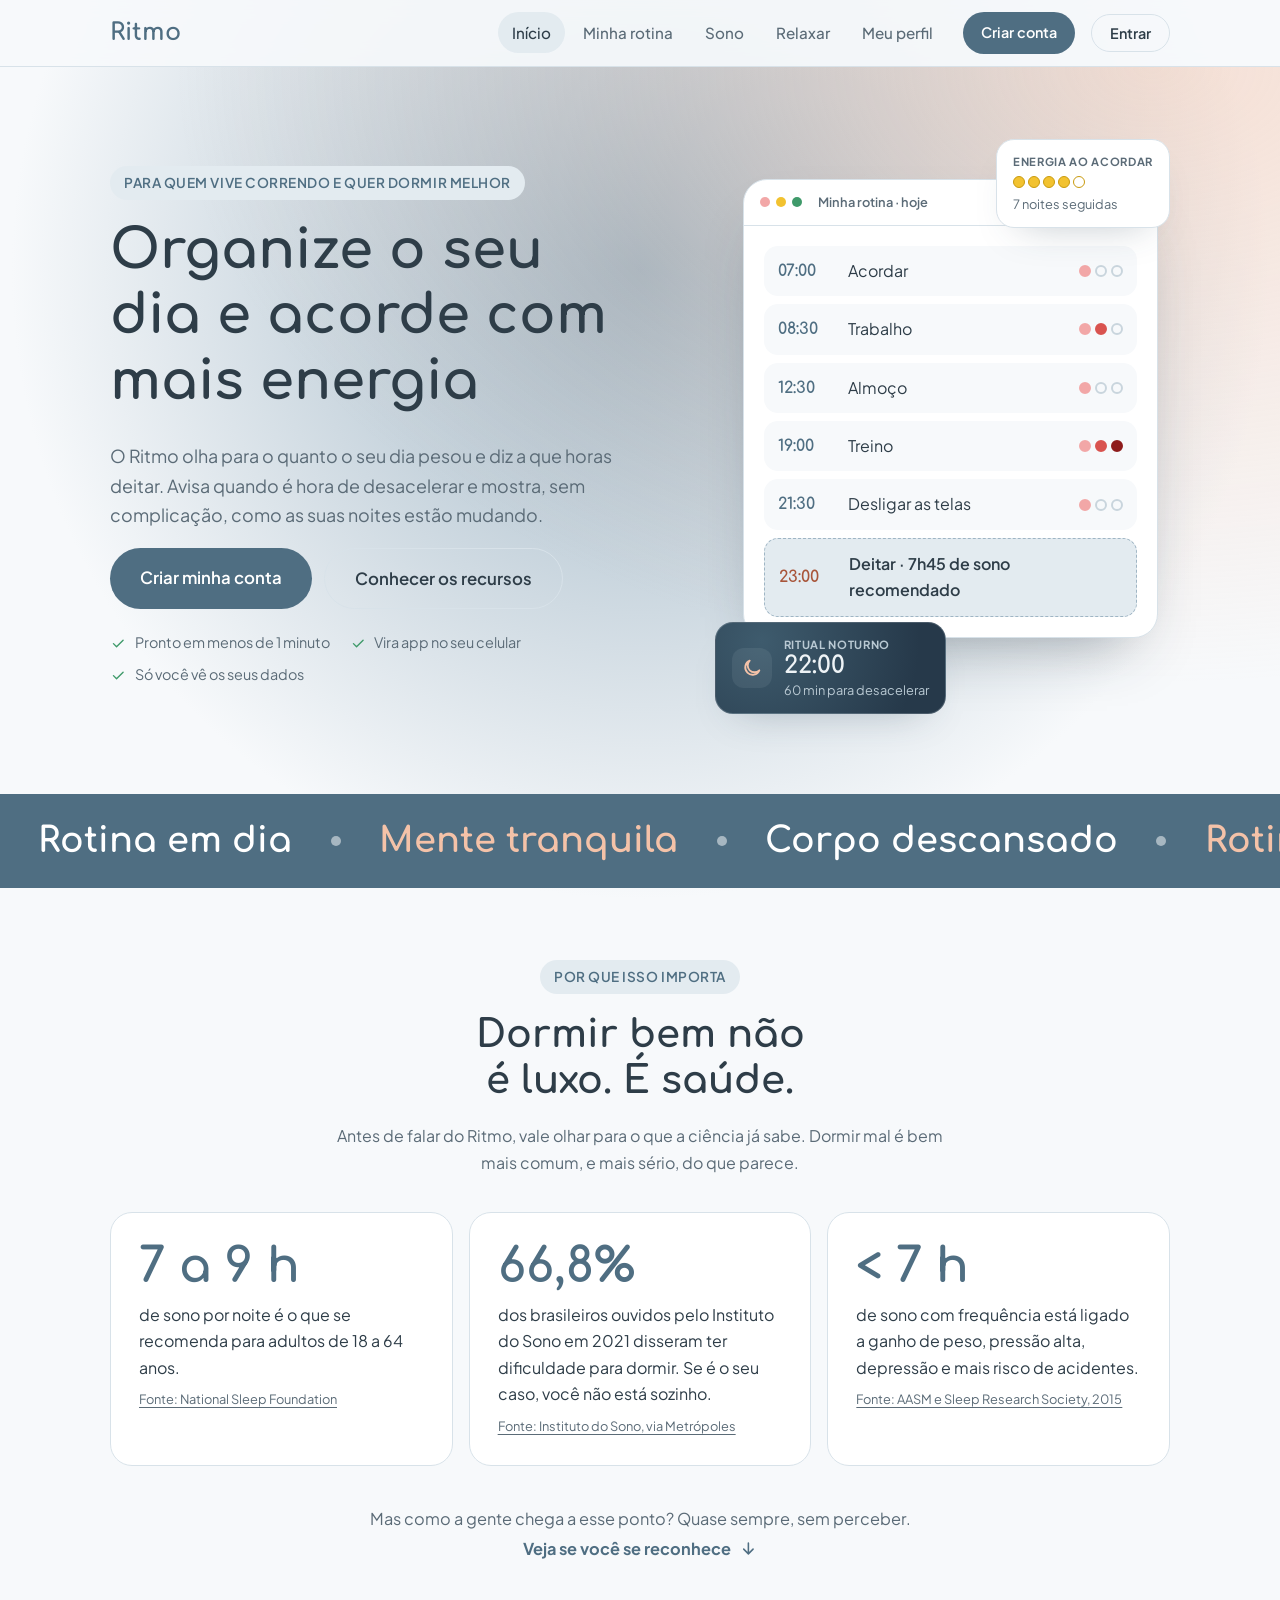
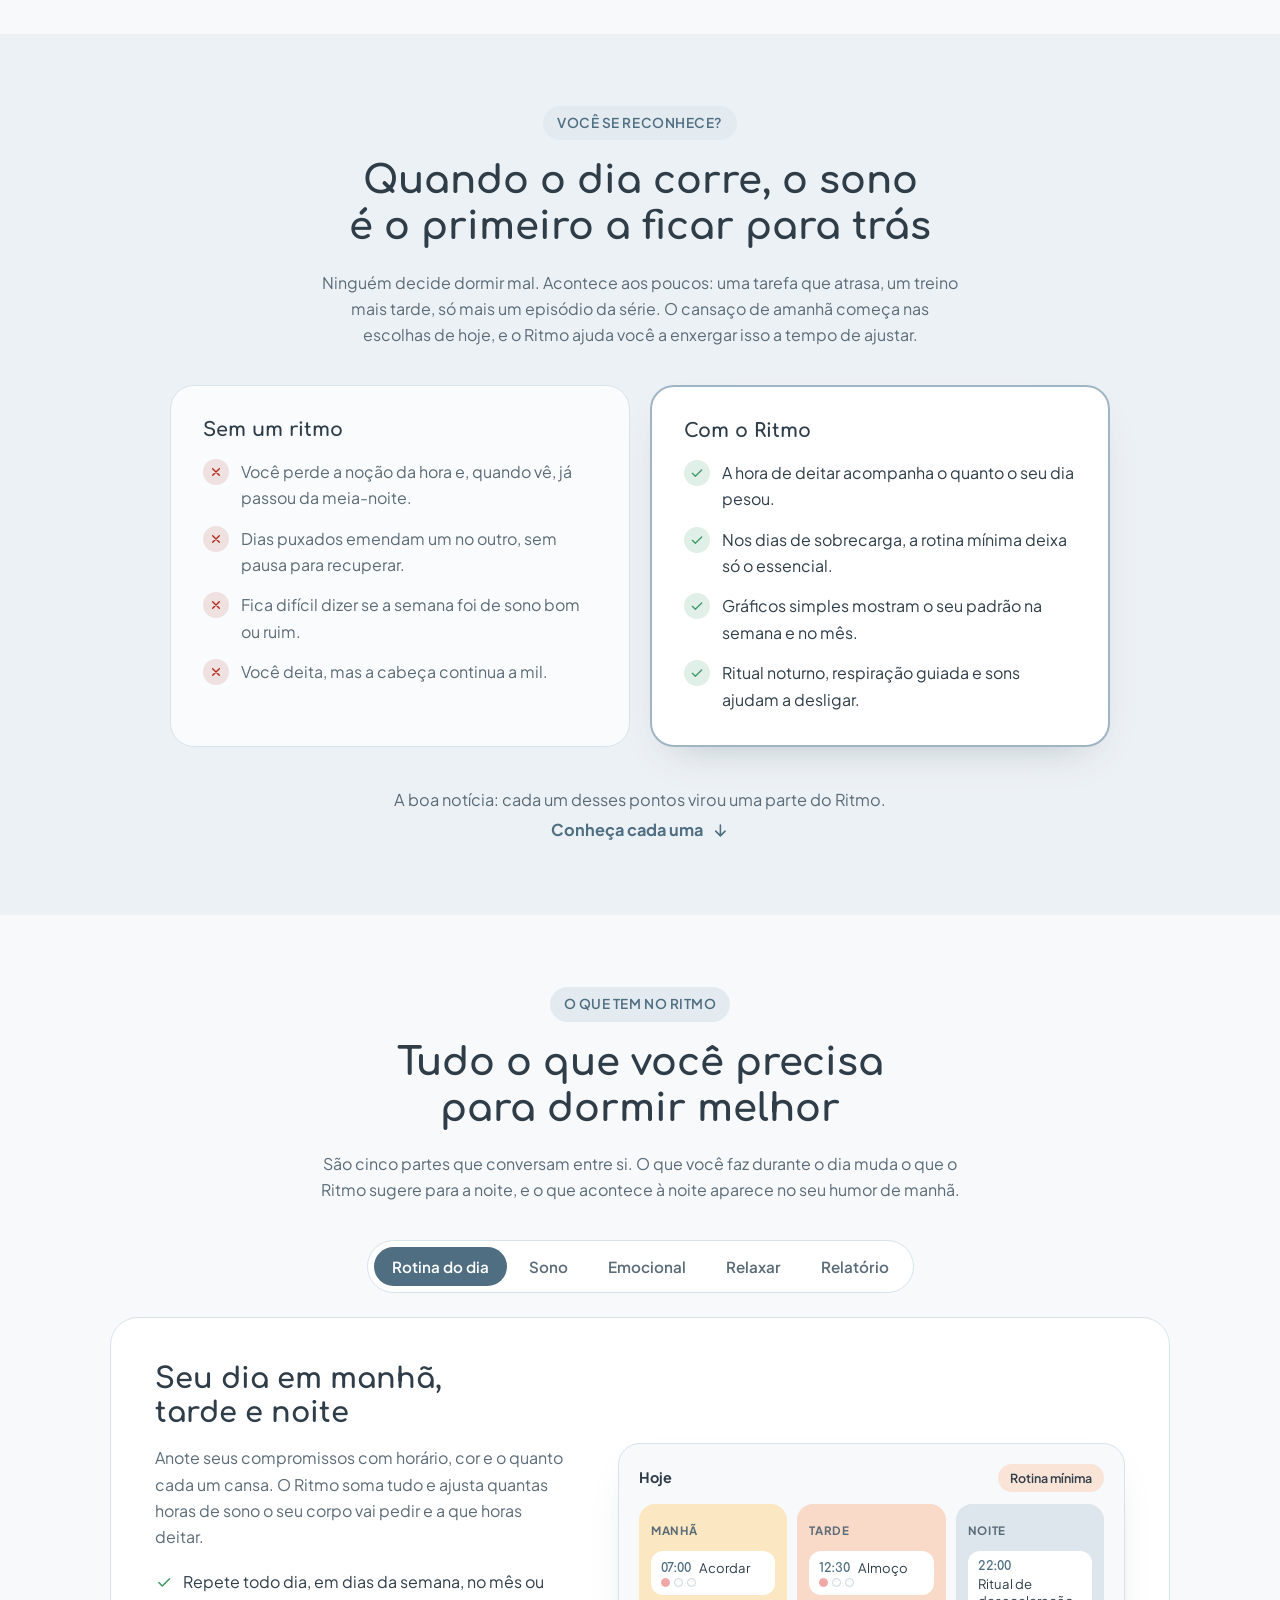
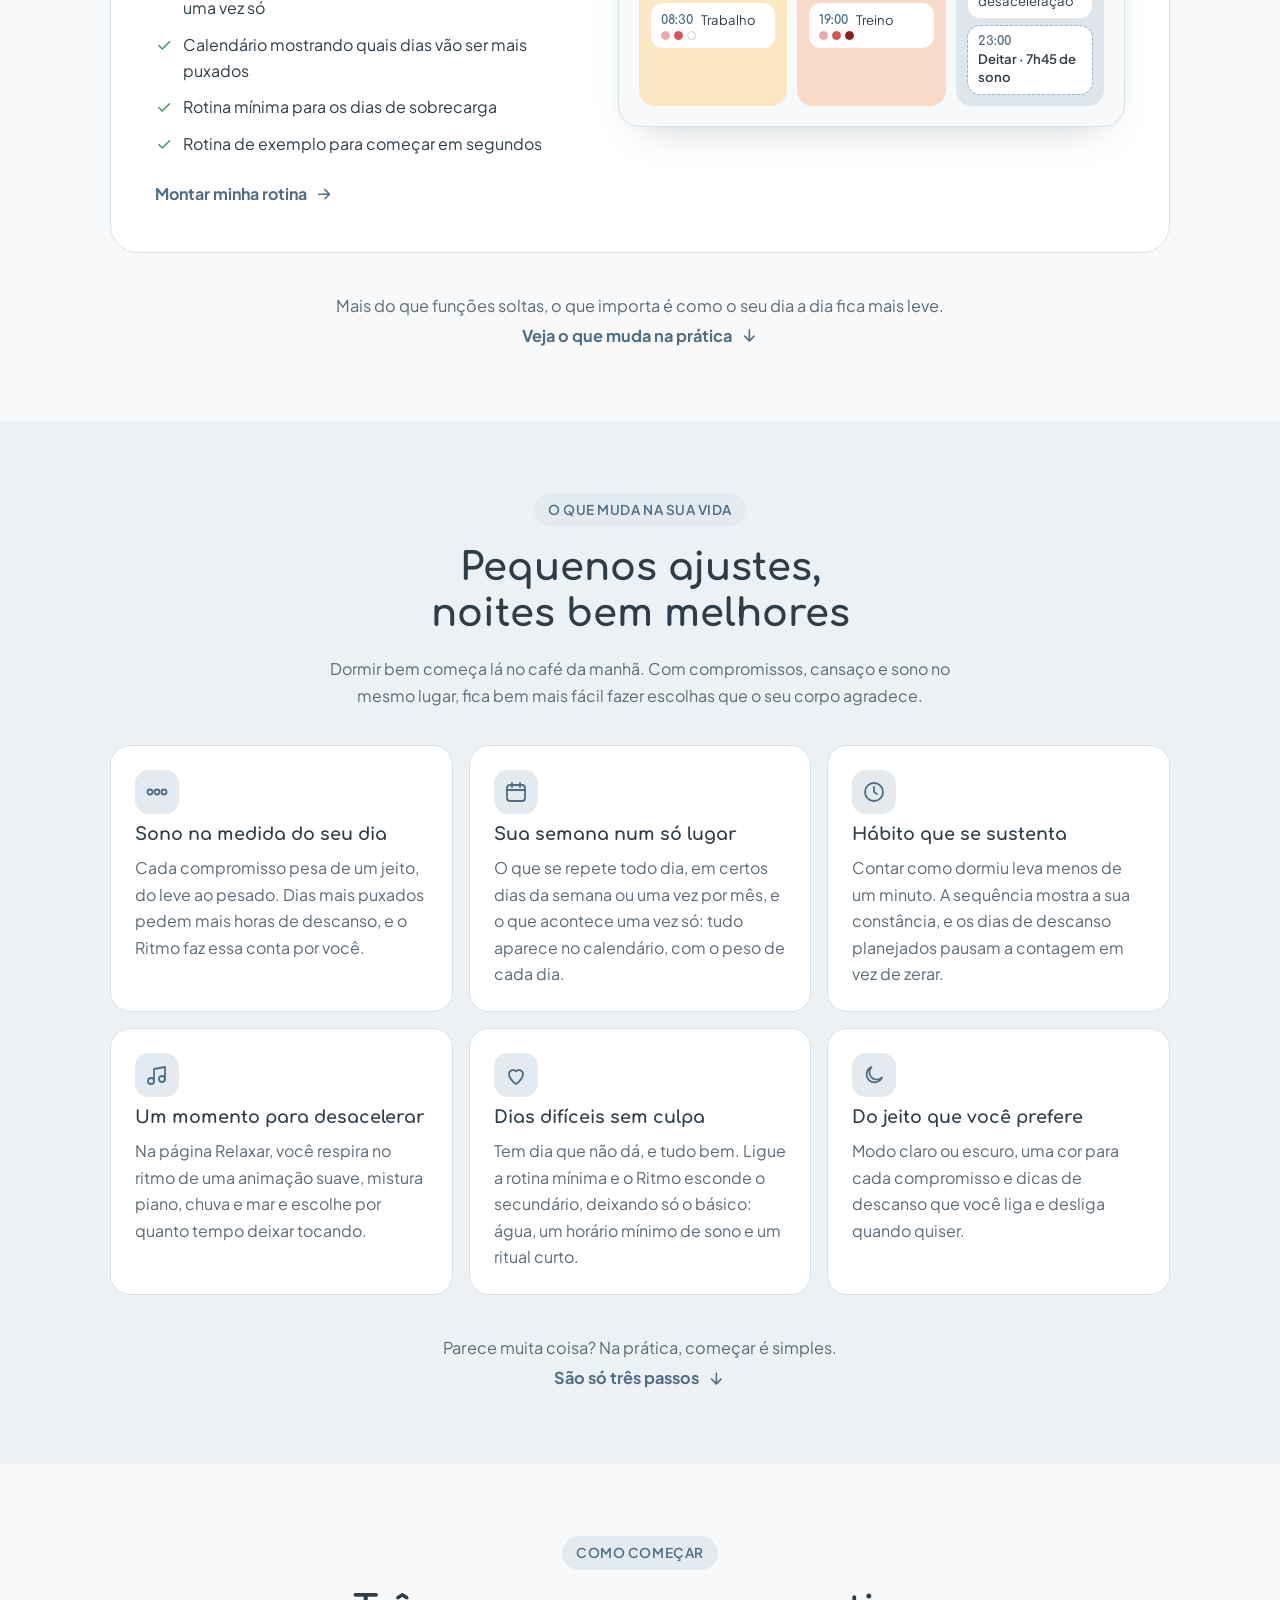
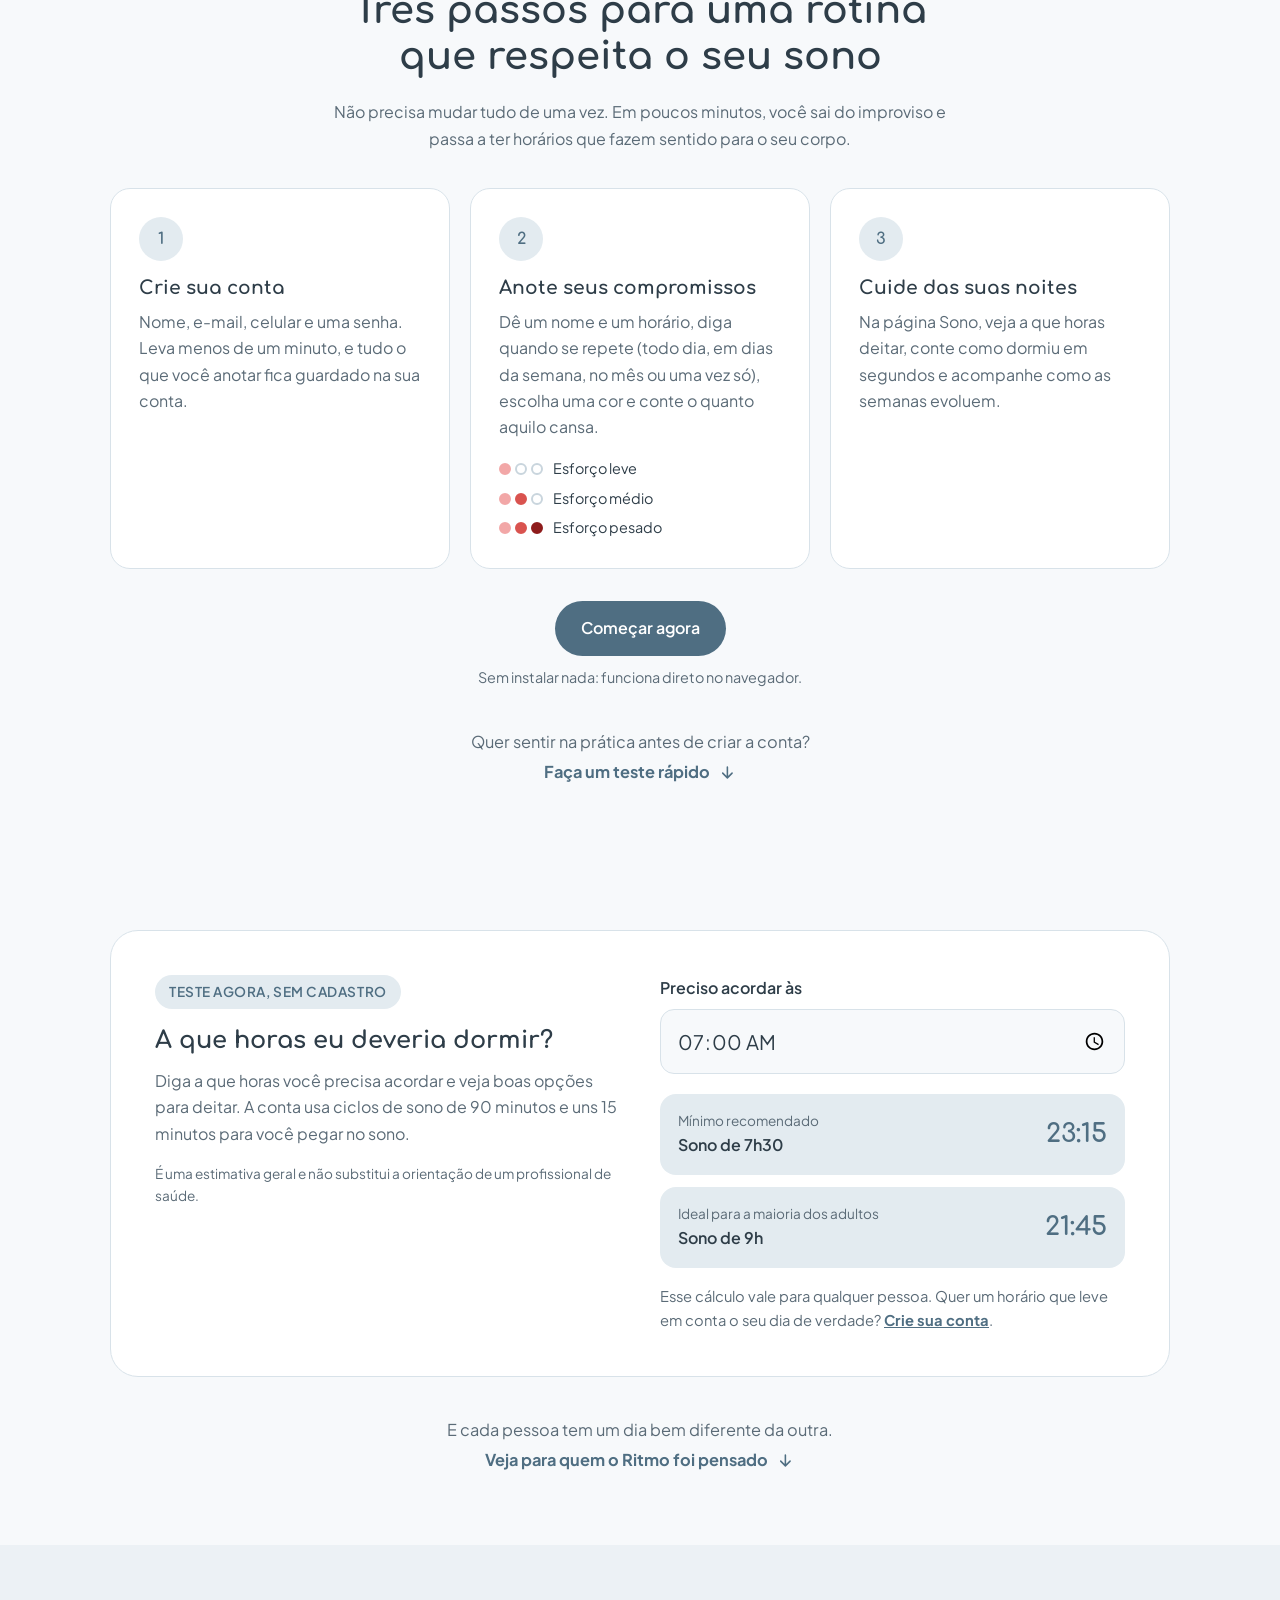
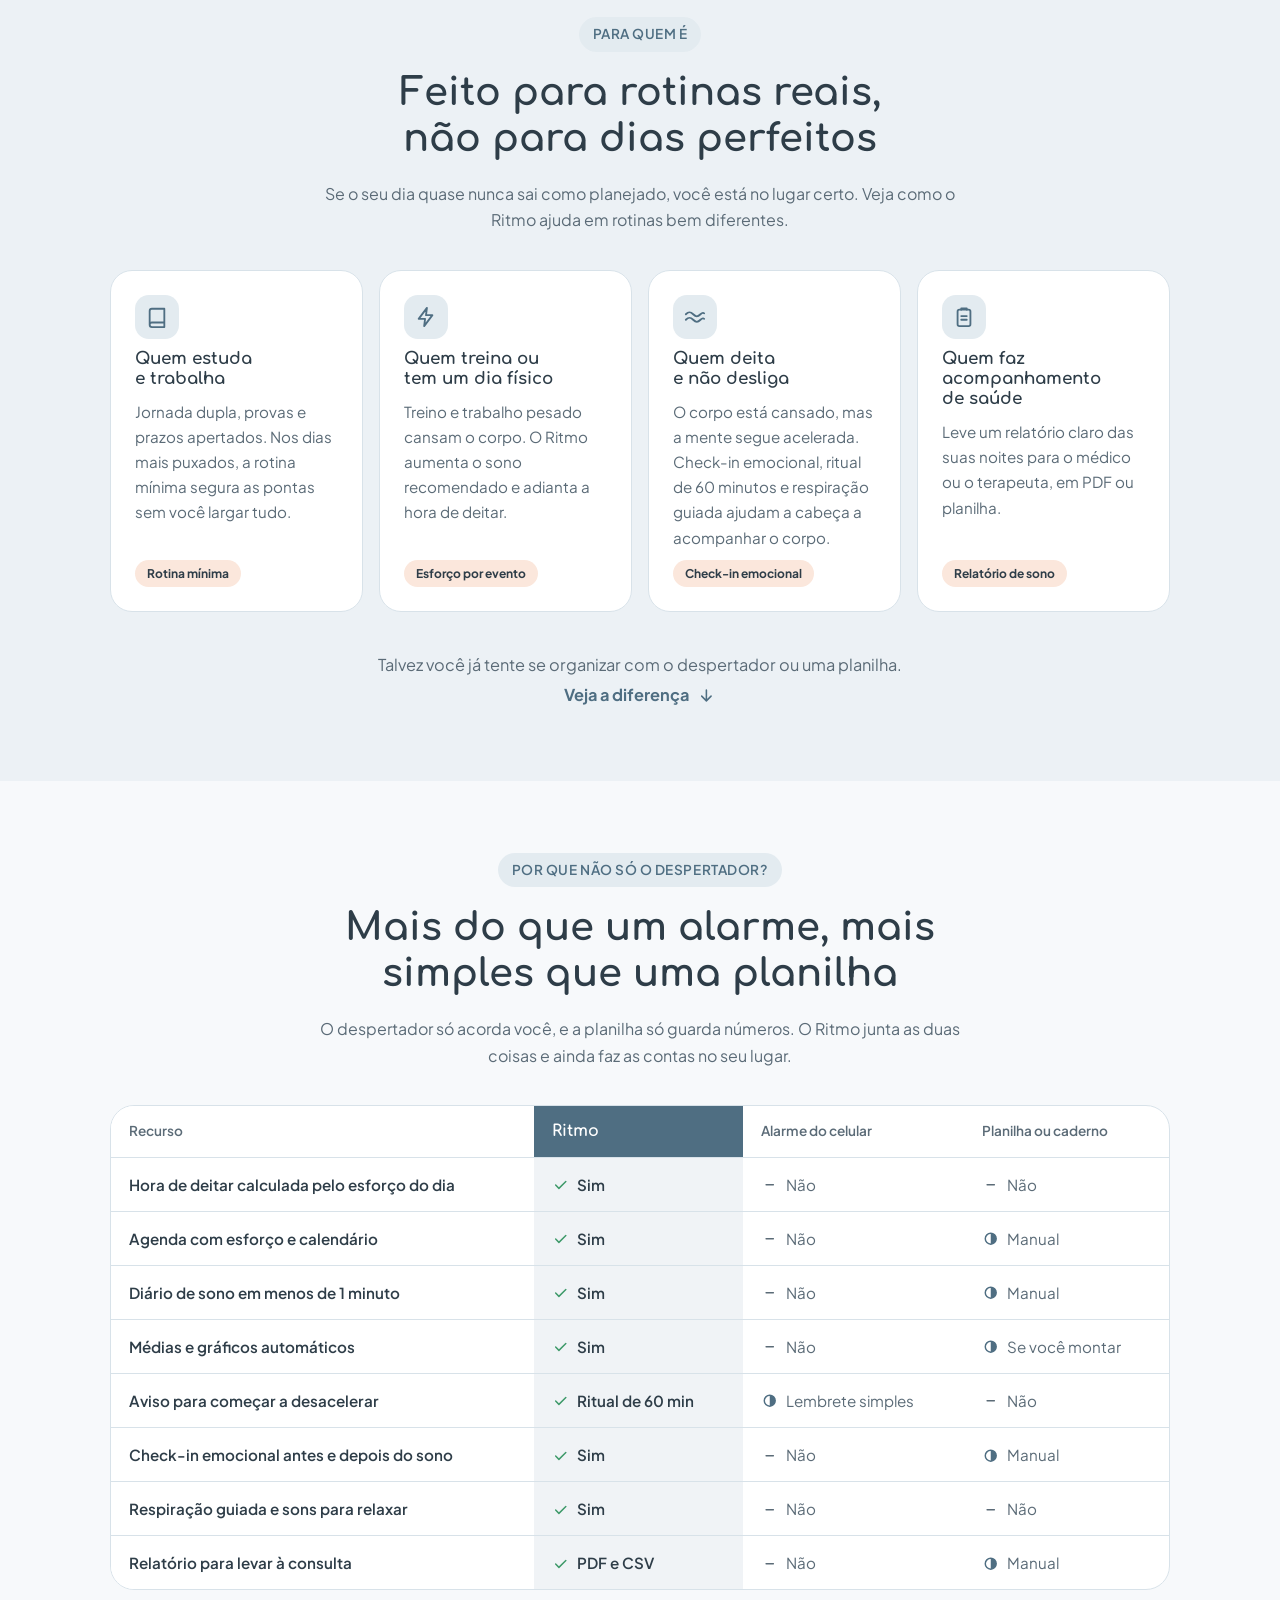
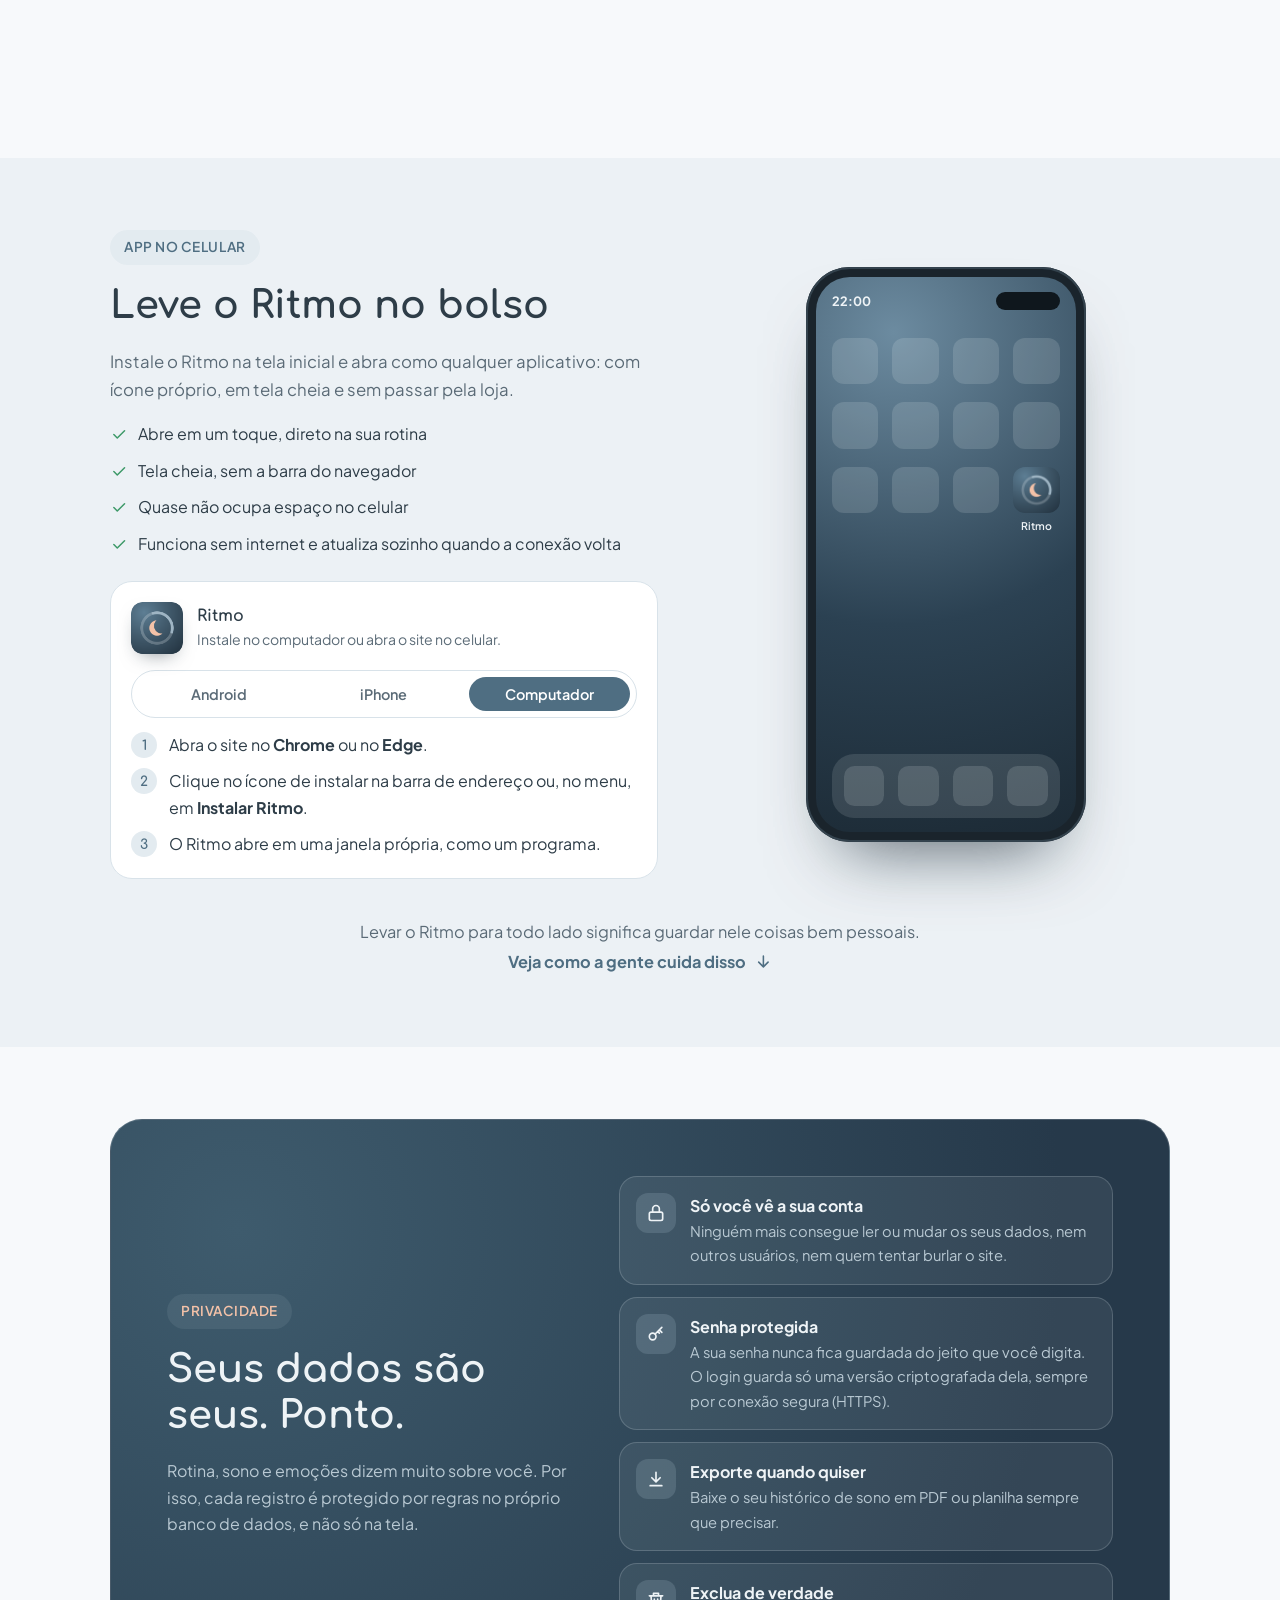
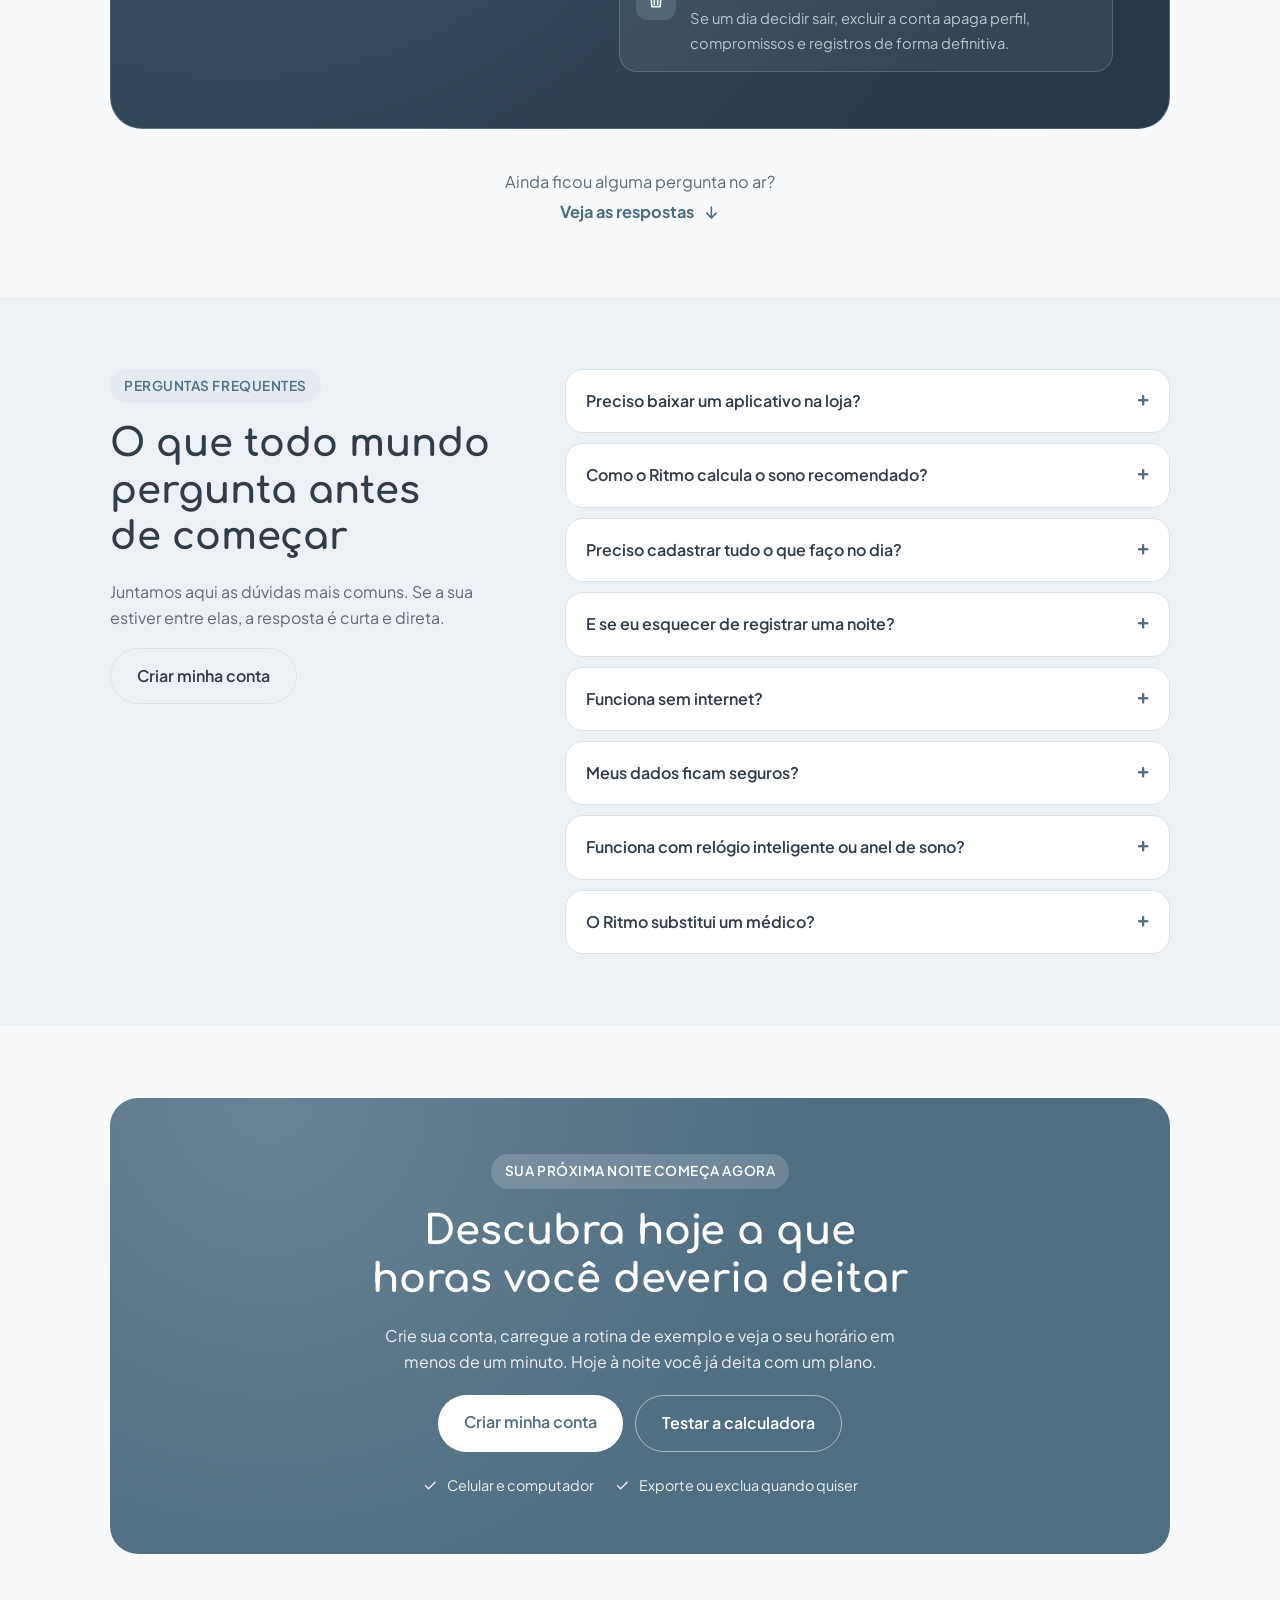
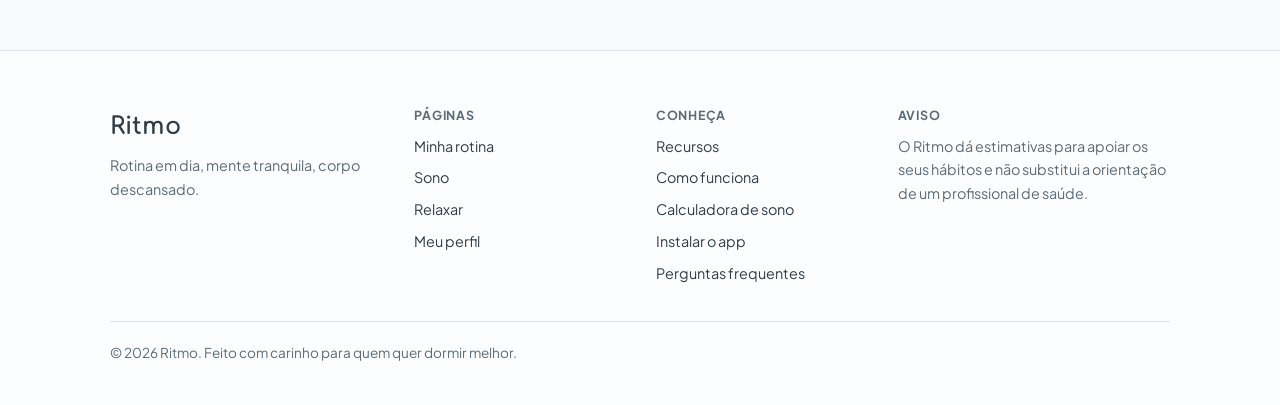
==== commit 8fa30600: "atualizando o conteudo" ====
--- a/index.html
+++ b/index.html
@@ -10,7 +10,7 @@
 <!-- Prévia do link quando o site é compartilhado (WhatsApp, redes sociais) -->
 <meta property="og:type" content="website" />
 <meta property="og:title" content="Ritmo · Organize o seu dia e acorde com mais energia" />
-<meta property="og:description" content="O Ritmo calcula quanto você precisa dormir pelo esforço do seu dia, avisa a hora de desacelerar e mostra como suas noites estão evoluindo." />
+<meta property="og:description" content="O Ritmo olha para o quanto o seu dia pesou e diz a que horas deitar. Avisa quando é hora de desacelerar e mostra como as suas noites estão mudando." />
 <meta property="og:locale" content="pt_BR" />
 <meta name="theme-color" content="#4F6E82" />
 <!-- App instalável (PWA): manifesto, ícones e ajustes do iPhone. Veja INSTALAR NO CELULAR no script. -->
@@ -29,2450 +29,9 @@
 <link href="https://fonts.googleapis.com/css2?family=Comfortaa:wght@500;700&family=Plus+Jakarta+Sans:wght@400;500;600;700&display=swap" rel="stylesheet" />
 
 <!-- Aplica o tema salvo (claro ou escuro) antes de desenhar a página, para não piscar -->
-<script>
-  (function () {
-    try {
-      var tema = localStorage.getItem("ritmo_tema");
-      if (tema === "claro" || tema === "escuro") {
-        document.documentElement.setAttribute("data-theme", tema === "escuro" ? "dark" : "light");
-        document.documentElement.setAttribute("data-tema-site", "1");
-      }
-    } catch (e) { /* sem armazenamento: segue o aparelho */ }
-    // Quem já entrou neste aparelho não vê a página inicial piscar enquanto a sessão carrega
-    try {
-      if (localStorage.getItem("ritmo_sessao_ativa") === "true") {
-        document.documentElement.setAttribute("data-sessao", "1");
-        setTimeout(function () { document.documentElement.removeAttribute("data-sessao"); }, 4000);
-      }
-    } catch (e) { /* sem armazenamento: mostra normalmente */ }
-  })();
-</script>
-
-<style>
-/* =========================================================
-   GUIA RÁPIDO PARA EDITAR ESTE ARQUIVO
-   1. CONFIG (no script do fim): nome do site.
-   2. NAV_LINKS: itens do menu. Novas páginas entram aqui.
-   3. Tokens de cor e fonte (:root, logo abaixo): mudam o visual do site inteiro.
-   4. Páginas: início (#inicio), Minha rotina (#rotina), Relaxar (#relaxar) e Meu perfil (#perfil).
-      Cada bloco do HTML tem um comentário PÁGINA: ou SEÇÃO:. A lista fica em PAGINAS.
-   5. Banco de dados: DB_CONFIG (endereço e chave pública do Supabase) e os objetos
-      DB_SUPABASE e DB_LOCAL. Sem conexão, o site usa o modo demonstração no navegador.
-   6. Cálculo do sono: SONO_CONFIG e calcularSono().
-   7. Frequência e calendário: FREQUENCIAS, ocorreEm() e renderizarCalendario().
-   8. Faixa animada da página inicial: FRASES_MARQUEE.
-   9. Tema claro / escuro: aplicarTema() e a página Meu perfil (coluna "tema" no banco).
-   10. Página Relaxar: SONS (sons gerados pelo navegador) e atualizarRelogio().
-   11. Segurança: bloco SEGURANÇA no script, regras do banco em supabase/migrations
-       e cabeçalhos da hospedagem no arquivo _headers (Netlify).
-   12. Página inicial (landing page): HTML em PÁGINA: INÍCIO, estilos na seção 22
-       deste CSS e comportamento em iniciarLanding() (abas, animação ao rolar, chamadas).
-   13. App instalável (PWA): manifest.webmanifest, sw.js e icons/; convites de instalação
-       na seção 23 deste CSS e em INSTALAR NO CELULAR, no script (PASSOS_INSTALACAO).
-   ========================================================= */
-
-/* ---------- 1. TOKENS: cores e fontes ---------- */
-:root {
-  /* Fontes */
-  --font-title: "Comfortaa", "Trebuchet MS", sans-serif;
-  --font-body: "Plus Jakarta Sans", system-ui, -apple-system, "Segoe UI", sans-serif;
-
-  /* Marca */
-  --brand: #9FB5C4;
-  --brand-soft: #E3EBF0;
-  --grad-center: #9FB5C4;      /* centro do degradê circular do fundo */
-  --warm: #F4C2A8;             /* complementar (pêssego) */
-  --warm-text: #A8553A;
-  --accent-text: #4F6E82;
-
-  /* Fundos, superfícies e textos */
-  --bg: #F7F9FB;
-  --surface: #FFFFFF;
-  --text: #2E3D48;
-  --muted: #5B6B77;
-  --line: #D8E2E9;
-  --nav-bg: rgba(247, 249, 251, 0.92);
-
-  /* Botões */
-  --btn-bg: #4F6E82;
-  --btn-text: #FFFFFF;
-
-  /* Esforço: bola 1 vermelho claro (leve), bola 2 vermelho (médio), bola 3 vermelho escuro (pesado) */
-  --esforco-1: #F2A7A7;
-  --esforco-2: #D9534F;
-  --esforco-3: #8E1C1C;
-  --bola-vazia: #C9D5DD;
-
-  /* Painel noturno do sono (fica escuro nos dois temas) */
-  --night-1: #3E5B6D;
-  --night-2: #26394A;
-  --night-text: #EEF3F6;
-  --night-muted: #B9C9D3;
-  --night-line: rgba(238, 243, 246, 0.18);
-  --night-chip: rgba(238, 243, 246, 0.07);
-  --sono-arco: #9FB5C4;
-  --night-acento: #F4C2A8;
-
-  /* Energia ao acordar (escala de 1 a 5 em bolinhas amarelas) */
-  --energia: #F2C230;
-  --energia-borda: #C99A0E;
-  /* Gráfico de horas dormidas (azul validado para contraste e daltonismo) */
-  --grafico-barra: #2F7DC1;
-  --grafico-faixa: rgba(47, 125, 193, 0.10);
-  /* Períodos do dia */
-  --manha: #FBE7C2;
-  --tarde: #F9D9C8;
-  --noite: #DCE6EC;
-  /* Barra de abas do celular e sombras */
-  --barra-abas: rgba(247, 249, 251, 0.96);
-  --sombra: 0 18px 40px -24px rgba(47, 70, 85, 0.35);
-  /* Check-in emocional: tensão antes de dormir (lilás) e humor ao acordar (verde) */
-  --emocao: #8E7CC3;
-  --humor: #3F9A6A;
-  /* Hidratação (rotina mínima) */
-  --agua: #5AA7DA;
-  /* Ações irreversíveis (excluir conta) */
-  --perigo: #B3261E;
-  --perigo-texto: #FFFFFF;
-  /* Força da senha: vermelho = fraca, laranja = moderada, verde claro = forte */
-  --senha-fraca: #D93025;
-  --senha-fraca-texto: #FFFFFF;
-  --senha-moderada: #F08A24;
-  --senha-moderada-texto: #2B1600;
-  --senha-forte: #7ED957;
-  --senha-forte-texto: #12361F;
-
-  color-scheme: light;
-}
-
-/* Modo escuro automático (segue o sistema). Mantenha igual ao bloco abaixo. */
-@media (prefers-color-scheme: dark) {
-  :root:not([data-theme="light"]) {
-    --brand-soft: #22313B;
-    --grad-center: #2B3C48;
-    --warm: #6B4A3B;
-    --warm-text: #F4C2A8;
-    --accent-text: #9FB5C4;
-    --bg: #131B21;
-    --surface: #1C2730;
-    --text: #E4ECF1;
-    --muted: #A7B7C2;
-    --line: #2C3A44;
-    --nav-bg: rgba(19, 27, 33, 0.92);
-    --btn-bg: #9FB5C4;
-    --btn-text: #132029;
-    --esforco-1: #F5BDBD;
-    --esforco-2: #E0605B;
-    --esforco-3: #B33A3A;
-    --bola-vazia: #3A4A55;
-    --night-1: #263845;
-    --night-2: #18232B;
-    --energia: #F5CF4E;
-    --energia-borda: #F5CF4E;
-    --grafico-barra: #3B8FD4;
-    --grafico-faixa: rgba(59, 143, 212, 0.14);
-    --manha: #3D3423;
-    --tarde: #3D2C25;
-    --noite: #22313B;
-    --barra-abas: rgba(19, 27, 33, 0.96);
-    --sombra: 0 18px 40px -24px rgba(0, 0, 0, 0.6);
-    --emocao: #B3A4E0;
-    --humor: #6CC495;
-    --agua: #4A90C2;
-    --perigo: #F2867E;
-    --perigo-texto: #2A0A08;
-    --senha-fraca: #F07067;
-    --senha-fraca-texto: #2A0A08;
-    --senha-moderada: #F7A04B;
-    --senha-moderada-texto: #2B1600;
-    --senha-forte: #9BE58A;
-    --senha-forte-texto: #12361F;
-    color-scheme: dark;
-  }
-}
-
-/* Modo escuro forçado: <html data-theme="dark">. Mantenha igual ao bloco acima. */
-:root[data-theme="dark"] {
-  --brand-soft: #22313B;
-  --grad-center: #2B3C48;
-  --warm: #6B4A3B;
-  --warm-text: #F4C2A8;
-  --accent-text: #9FB5C4;
-  --bg: #131B21;
-  --surface: #1C2730;
-  --text: #E4ECF1;
-  --muted: #A7B7C2;
-  --line: #2C3A44;
-  --nav-bg: rgba(19, 27, 33, 0.92);
-  --btn-bg: #9FB5C4;
-  --btn-text: #132029;
-  --esforco-1: #F5BDBD;
-  --esforco-2: #E0605B;
-  --esforco-3: #B33A3A;
-  --bola-vazia: #3A4A55;
-  --night-1: #263845;
-  --night-2: #18232B;
-  --energia: #F5CF4E;
-  --energia-borda: #F5CF4E;
-  --grafico-barra: #3B8FD4;
-  --grafico-faixa: rgba(59, 143, 212, 0.14);
-  --manha: #3D3423;
-  --tarde: #3D2C25;
-  --noite: #22313B;
-  --barra-abas: rgba(19, 27, 33, 0.96);
-  --sombra: 0 18px 40px -24px rgba(0, 0, 0, 0.6);
-  --emocao: #B3A4E0;
-  --humor: #6CC495;
-  --agua: #4A90C2;
-  --perigo: #F2867E;
-  --perigo-texto: #2A0A08;
-  --senha-fraca: #F07067;
-  --senha-fraca-texto: #2A0A08;
-  --senha-moderada: #F7A04B;
-  --senha-moderada-texto: #2B1600;
-  --senha-forte: #9BE58A;
-  --senha-forte-texto: #12361F;
-  color-scheme: dark;
-}
-
-/* ---------- 2. BASE ---------- */
-*, *::before, *::after { box-sizing: border-box; }
-[hidden] { display: none !important; }
-
-/* Área segura do celular (entalhe e barras do sistema) */
-:root {
-  padding-top: env(safe-area-inset-top, 0px);
-  padding-bottom: env(safe-area-inset-bottom, 0px);
-}
-html {
-  scroll-behavior: smooth;
-  scroll-padding-top: calc(env(safe-area-inset-top, 0px) + 84px); /* compensa o menu fixo */
-}
-body {
-  margin: 0;
-  background: var(--bg);
-  color: var(--text);
-  font-family: var(--font-body);
-  font-size: 1rem;
-  line-height: 1.65;
-  -webkit-font-smoothing: antialiased;
-}
-/* Preenche a faixa do topo do celular com a cor do menu */
-body::before {
-  content: "";
-  position: fixed;
-  inset: 0 0 auto 0;
-  height: env(safe-area-inset-top, 0px);
-  background: var(--nav-bg);
-  z-index: 10;
-}
-/* Fundo: degradê circular a partir de --grad-center, fixo atrás do conteúdo */
-.bg-glow {
-  position: fixed;
-  inset: 0;
-  z-index: -1;
-  pointer-events: none;
-  background: radial-gradient(circle at 50% 30%, var(--grad-center) 0%, var(--bg) 70%);
-}
-
-h1, h2, h3 {
-  font-family: var(--font-title);
-  font-weight: 700;
-  line-height: 1.2;
-  margin: 0 0 0.5em;
-  color: var(--text);
-  text-wrap: balance;
-}
-p { margin: 0 0 1em; }
-a { color: inherit; }
-.container {
-  max-width: 1100px;
-  margin: 0 auto;
-  padding-left: max(20px, env(safe-area-inset-left, 0px));
-  padding-right: max(20px, env(safe-area-inset-right, 0px));
-}
-.section { padding: 72px 0; }
-:focus-visible { outline: 3px solid var(--brand); outline-offset: 3px; border-radius: 6px; }
-.cartao {
-  background: var(--surface);
-  border: 1px solid var(--line);
-  border-radius: 24px;
-  padding: clamp(20px, 3vw, 28px);
-}
-
-/* ---------- 3. NAVEGAÇÃO ---------- */
-/* Menu fixo no topo. Os links vêm da lista NAV_LINKS no script. */
-.site-header {
-  position: sticky;
-  top: env(safe-area-inset-top, 0px);
-  z-index: 9;
-  background: var(--nav-bg);
-  backdrop-filter: blur(10px);
-  -webkit-backdrop-filter: blur(10px);
-  border-bottom: 1px solid var(--line);
-}
-.nav-inner {
-  max-width: 1100px;
-  margin: 0 auto;
-  padding-block: 12px;
-  padding-left: max(20px, env(safe-area-inset-left, 0px));
-  padding-right: max(20px, env(safe-area-inset-right, 0px));
-  display: flex;
-  align-items: center;
-  gap: 16px;
-}
-.brand {
-  font-family: var(--font-title);
-  font-weight: 700;
-  font-size: 1.5rem;
-  color: var(--accent-text);
-  text-decoration: none;
-  white-space: nowrap;
-}
-/* Com muitos links, a barra rola na horizontal em telas pequenas */
-.nav-links {
-  display: flex;
-  gap: 4px;
-  margin-left: auto;
-  min-width: 0;
-  overflow-x: auto;
-  scrollbar-width: none;
-}
-.nav-links::-webkit-scrollbar { display: none; }
-.nav-links a {
-  white-space: nowrap;
-  padding: 8px 14px;
-  border-radius: 999px;
-  color: var(--muted);
-  text-decoration: none;
-  font-weight: 500;
-  font-size: 0.95rem;
-  transition: background 0.2s, color 0.2s;
-}
-.nav-links a:hover,
-.nav-links a[aria-current="page"] { background: var(--brand-soft); color: var(--text); }
-
-/* ---------- 4. BOTÕES ---------- */
-.btn {
-  display: inline-block;
-  background: var(--btn-bg);
-  color: var(--btn-text);
-  padding: 14px 26px;
-  border-radius: 999px;
-  border: 0;
-  text-decoration: none;
-  font-family: var(--font-body);
-  font-weight: 600;
-  font-size: 1rem;
-  cursor: pointer;
-  transition: transform 0.15s, filter 0.2s;
-}
-.btn:hover { filter: brightness(1.06); transform: translateY(-1px); }
-.btn:disabled { opacity: 0.6; cursor: progress; transform: none; }
-.btn-ghost { background: transparent; color: var(--text); border: 1px solid var(--line); }
-.btn-ghost:hover { background: var(--brand-soft); }
-.btn-small { padding: 9px 18px; font-size: 0.9rem; white-space: nowrap; }
-
-/* ---------- 5. BOLAS DE ESFORÇO (componente usado em todo o site) ----------
-   Use: <span class="esforco" data-nivel="2"> com três <span class="bola"></span> dentro.
-   data-nivel define quantas bolas ficam preenchidas (0 a 3). */
-.esforco { display: inline-flex; align-items: center; gap: 4px; }
-.esforco .bola {
-  width: 12px;
-  height: 12px;
-  border-radius: 50%;
-  border: 2px solid var(--bola-vazia);
-  background: transparent;
-}
-.esforco .bola:nth-child(1), .op-esforco:nth-child(1) { --cor-bola: var(--esforco-1); }
-.esforco .bola:nth-child(2), .op-esforco:nth-child(2) { --cor-bola: var(--esforco-2); }
-.esforco .bola:nth-child(3), .op-esforco:nth-child(3) { --cor-bola: var(--esforco-3); }
-.esforco[data-nivel="1"] .bola:nth-child(-n+1),
-.esforco[data-nivel="2"] .bola:nth-child(-n+2),
-.esforco[data-nivel="3"] .bola:nth-child(-n+3) {
-  background: var(--cor-bola);
-  border-color: var(--cor-bola);
-}
-
-/* ---------- 6. HERO (topo da página inicial) ---------- */
-.hero {
-  padding: 72px 0 80px;
-  background: radial-gradient(ellipse at 90% 0%, color-mix(in srgb, var(--warm) 45%, transparent), transparent 60%);
-}
-.hero-grid {
-  display: grid;
-  grid-template-columns: 1.1fr 0.9fr;
-  gap: 48px;
-  align-items: center;
-}
-.hero-grid > * { min-width: 0; }
-.eyebrow {
-  display: inline-block;
-  font-size: 0.85rem;
-  font-weight: 600;
-  letter-spacing: 0.04em;
-  text-transform: uppercase;
-  color: var(--accent-text);
-  background: var(--brand-soft);
-  padding: 6px 14px;
-  border-radius: 999px;
-  margin-bottom: 18px;
-}
-.hero h1 { font-size: clamp(2.1rem, 4.6vw, 3.4rem); }
-.lead { font-size: 1.12rem; color: var(--muted); max-width: 560px; }
-.cta-row { display: flex; flex-wrap: wrap; gap: 12px; margin-top: 8px; }
-
-/* Cartão ilustrativo com uma rotina registrada */
-.timeline {
-  background: var(--surface);
-  border: 1px solid var(--line);
-  border-radius: 24px;
-  padding: 20px;
-  box-shadow: 0 18px 40px -20px rgba(47, 70, 85, 0.25);
-  display: grid;
-  gap: 8px;
-}
-.tl-item {
-  display: flex;
-  align-items: center;
-  gap: 14px;
-  padding: 12px 14px;
-  border-radius: 14px;
-  background: var(--bg);
-}
-.tl-item time {
-  font-family: var(--font-title);
-  font-weight: 700;
-  color: var(--accent-text);
-  min-width: 56px;
-  font-variant-numeric: tabular-nums;
-}
-.tl-item .esforco { margin-left: auto; }
-.tl-highlight { background: var(--brand-soft); border: 1px dashed var(--brand); }
-.tl-highlight time { color: var(--warm-text); }
-.tl-highlight span { font-weight: 600; }
-
-/* ---------- 7. COMO FUNCIONA ---------- */
-.section-head { max-width: 640px; }
-.section-head p { color: var(--muted); }
-.steps {
-  display: grid;
-  grid-template-columns: repeat(auto-fit, minmax(240px, 1fr));
-  gap: 20px;
-  margin-top: 36px;
-}
-.step {
-  background: var(--surface);
-  border: 1px solid var(--line);
-  border-radius: 20px;
-  padding: 28px;
-}
-.step-num {
-  width: 44px;
-  height: 44px;
-  border-radius: 50%;
-  display: grid;
-  place-items: center;
-  background: var(--brand-soft);
-  color: var(--accent-text);
-  font-family: var(--font-title);
-  font-weight: 700;
-  margin-bottom: 16px;
-}
-.step p { color: var(--muted); margin: 0; }
-.legenda-esforco {
-  list-style: none;
-  padding: 0;
-  margin: 16px 0 0;
-  display: grid;
-  gap: 6px;
-  font-size: 0.9rem;
-}
-.legenda-esforco li { display: flex; align-items: center; gap: 10px; }
-
-/* ---------- 8. CALCULADORA DE SONO (página inicial) ---------- */
-.sleep-box {
-  background: var(--surface);
-  border: 1px solid var(--line);
-  border-radius: 28px;
-  padding: clamp(24px, 4vw, 44px);
-}
-.calc-grid {
-  display: grid;
-  grid-template-columns: 1fr 1fr;
-  gap: 40px;
-  align-items: start;
-}
-.calc-grid > div > p { color: var(--muted); }
-.note { font-size: 0.85rem; color: var(--muted); }
-.field label { display: block; font-weight: 600; margin-bottom: 8px; }
-.field input[type="time"] {
-  width: 100%;
-  font: inherit;
-  font-size: 1.25rem;
-  padding: 14px 16px;
-  border-radius: 14px;
-  border: 1px solid var(--line);
-  background: var(--bg);
-  color: var(--text);
-}
-.results { list-style: none; padding: 0; margin: 20px 0 0; display: grid; gap: 12px; }
-.result {
-  display: flex;
-  justify-content: space-between;
-  align-items: center;
-  gap: 12px;
-  padding: 16px 18px;
-  border-radius: 16px;
-  background: var(--brand-soft);
-}
-.result small { display: block; color: var(--muted); font-size: 0.85rem; }
-.result span { font-weight: 600; }
-.result strong { font-family: var(--font-title); font-size: 1.6rem; color: var(--accent-text); }
-
-/* ---------- 9. CHAMADA FINAL ---------- */
-.cta-band {
-  background: var(--btn-bg);
-  color: var(--btn-text);
-  text-align: center;
-  border-radius: 28px;
-  padding: 56px 24px;
-}
-.cta-band h2 { color: inherit; }
-.cta-band p { opacity: 0.9; }
-.cta-band .btn { background: var(--btn-text); color: var(--btn-bg); }
-
-/* ---------- 10. PÁGINA MINHA ROTINA ---------- */
-.rotina { padding: 40px 0 72px; }
-.rotina-topo { margin-bottom: 24px; }
-.rotina-topo h1 { font-size: clamp(1.9rem, 4vw, 2.6rem); }
-.bloqueio { max-width: 560px; margin: 32px auto; text-align: center; }
-.bloqueio .cta-row { justify-content: center; }
-.bloqueio p { color: var(--muted); }
-.aviso-modo {
-  margin: 0 0 20px;
-  padding: 12px 16px;
-  border-radius: 14px;
-  font-size: 0.9rem;
-  background: color-mix(in srgb, var(--warm) 35%, var(--surface));
-  color: var(--text);
-}
-
-/* 10a. Painel noturno: relógio de 24h + números do sono de hoje */
-.painel-sono {
-  --bola-vazia: rgba(238, 243, 246, 0.3);
-  display: grid;
-  grid-template-columns: minmax(220px, 300px) minmax(0, 1fr);
-  gap: 32px;
-  align-items: center;
-  padding: clamp(20px, 4vw, 36px);
-  margin-bottom: 24px;
-  border-radius: 28px;
-  border: 1px solid var(--night-line);
-  color: var(--night-text);
-  background: radial-gradient(circle at 18% 22%, var(--night-1), var(--night-2) 75%);
-}
-.relogio { width: 100%; max-width: 300px; height: auto; display: block; margin: 0 auto; }
-.rel-trilha { fill: none; stroke: var(--night-line); stroke-width: 14; }
-.rel-sono { fill: none; stroke: var(--sono-arco); stroke-width: 14; stroke-linecap: round; }
-.rel-marca { stroke: var(--night-line); stroke-width: 1.5; }
-.rel-marca.longa { stroke: var(--night-muted); stroke-width: 2; }
-.rel-hora { fill: var(--night-muted); font: 600 11px var(--font-body); text-anchor: middle; dominant-baseline: middle; }
-.rel-evento { stroke: var(--night-2); stroke-width: 2.5; }
-.rel-total { fill: var(--night-text); font: 700 34px var(--font-title); text-anchor: middle; }
-.rel-legenda { fill: var(--night-muted); font: 500 12px var(--font-body); text-anchor: middle; }
-
-.painel-info { min-width: 0; }
-.painel-rotulo {
-  font-size: 0.8rem;
-  font-weight: 600;
-  letter-spacing: 0.06em;
-  text-transform: uppercase;
-  color: var(--night-muted);
-  margin-bottom: 8px;
-}
-.painel-titulo { color: var(--night-text); font-size: clamp(1.4rem, 3vw, 1.9rem); }
-.painel-titulo strong { color: var(--sono-arco); font-variant-numeric: tabular-nums; }
-.painel-sub { color: var(--night-muted); margin-bottom: 0; }
-.painel-dados {
-  display: grid;
-  grid-template-columns: repeat(auto-fit, minmax(150px, 1fr));
-  gap: 10px;
-  margin: 20px 0 0;
-}
-.painel-dados > div {
-  background: var(--night-chip);
-  border: 1px solid var(--night-line);
-  border-radius: 16px;
-  padding: 12px 14px;
-  min-width: 0;
-}
-.painel-dados dt { font-size: 0.8rem; color: var(--night-muted); margin-bottom: 4px; }
-.painel-dados dd { margin: 0; font-weight: 600; display: flex; flex-wrap: wrap; align-items: center; gap: 8px; }
-.painel-dados input[type="time"] {
-  font: inherit;
-  font-weight: 600;
-  width: 100%;
-  padding: 6px 10px;
-  border-radius: 10px;
-  border: 1px solid var(--night-line);
-  background: var(--night-chip);
-  color: var(--night-text);
-  color-scheme: dark;
-}
-.aviso {
-  margin: 16px 0 0;
-  padding: 10px 14px;
-  border-radius: 12px;
-  font-size: 0.9rem;
-  background: color-mix(in srgb, #F4C2A8 22%, transparent);
-  border: 1px solid color-mix(in srgb, #F4C2A8 55%, transparent);
-  color: var(--night-text);
-}
-.nota-calculo { margin: 14px 0 0; font-size: 0.8rem; color: var(--night-muted); max-width: 62ch; }
-
-/* 10b. Grade: formulário à esquerda, eventos cadastrados à direita */
-.rotina-grid {
-  display: grid;
-  grid-template-columns: minmax(0, 400px) minmax(0, 1fr);
-  gap: 24px;
-  align-items: start;
-}
-.cartao h2 { font-size: 1.3rem; }
-
-/* 10c. Formulário de evento */
-.form-evento { display: grid; gap: 18px; }
-.linha-campos { display: grid; grid-template-columns: 1fr 1fr; gap: 12px; }
-.campo { display: grid; gap: 8px; margin: 0; padding: 0; border: 0; min-width: 0; }
-fieldset.campo { display: block; }
-.campo > span, .campo > label, .campo legend { font-weight: 600; font-size: 0.92rem; padding: 0; }
-.campo legend { margin-bottom: 10px; }
-.campo input[type="text"], .campo input[type="tel"], .campo input[type="time"], .campo input[type="date"], .campo input[type="number"], .campo select {
-  width: 100%;
-  min-width: 0;
-  font: inherit;
-  padding: 12px 14px;
-  border-radius: 12px;
-  border: 1px solid var(--line);
-  background: var(--bg);
-  color: var(--text);
-}
-.dica { margin: 8px 0 0; font-size: 0.82rem; color: var(--muted); }
-
-/* Frequência: pílulas de escolha única */
-.pilulas { display: flex; flex-wrap: wrap; gap: 6px; }
-.pilula { position: relative; }
-.pilula input, .dia-op input, .op-esforco input { position: absolute; opacity: 0; width: 1px; height: 1px; }
-.pilula span {
-  display: inline-block;
-  padding: 8px 14px;
-  border-radius: 999px;
-  border: 1px solid var(--line);
-  background: var(--bg);
-  color: var(--muted);
-  font-weight: 600;
-  font-size: 0.88rem;
-  cursor: pointer;
-}
-.pilula input:checked + span { background: var(--btn-bg); border-color: var(--btn-bg); color: var(--btn-text); }
-.pilula input:focus-visible + span, .dia-op input:focus-visible + span { outline: 3px solid var(--brand); outline-offset: 2px; }
-
-/* Dias da semana (só para frequência semanal) */
-.dias-semana { display: grid; grid-template-columns: repeat(7, minmax(0, 1fr)); gap: 6px; }
-.dia-op { position: relative; }
-.dia-op span {
-  display: grid;
-  place-items: center;
-  height: 40px;
-  border-radius: 10px;
-  border: 1px solid var(--line);
-  background: var(--bg);
-  color: var(--muted);
-  font-weight: 600;
-  font-size: 0.85rem;
-  cursor: pointer;
-}
-.dia-op input:checked + span { background: var(--brand-soft); border-color: var(--accent-text); color: var(--text); }
-
-/* Seletor de esforço com 3 bolas */
-.seletor-esforco { display: grid; grid-template-columns: repeat(3, 1fr); gap: 8px; }
-.op-esforco {
-  position: relative;
-  display: grid;
-  justify-items: center;
-  gap: 8px;
-  padding: 12px 6px;
-  border-radius: 14px;
-  border: 1px solid var(--line);
-  background: var(--bg);
-  color: var(--muted);
-  font-size: 0.85rem;
-  font-weight: 600;
-  cursor: pointer;
-}
-.op-esforco .bola {
-  width: 26px;
-  height: 26px;
-  border-radius: 50%;
-  border: 3px solid var(--bola-vazia);
-  background: transparent;
-  transition: background 0.15s, border-color 0.15s;
-}
-.seletor-esforco[data-nivel="1"] .op-esforco:nth-child(-n+1) .bola,
-.seletor-esforco[data-nivel="2"] .op-esforco:nth-child(-n+2) .bola,
-.seletor-esforco[data-nivel="3"] .op-esforco:nth-child(-n+3) .bola {
-  background: var(--cor-bola);
-  border-color: var(--cor-bola);
-}
-.op-esforco.ativo { border-color: var(--accent-text); color: var(--text); background: var(--surface); }
-.op-esforco:focus-within { outline: 3px solid var(--brand); outline-offset: 2px; }
-
-/* Cores de marcação */
-.cores { display: flex; flex-wrap: wrap; align-items: center; gap: 10px; }
-.cor-op {
-  width: 34px;
-  height: 34px;
-  border-radius: 50%;
-  border: 3px solid var(--surface);
-  box-shadow: 0 0 0 1px var(--line);
-  background: var(--cor);
-  cursor: pointer;
-  padding: 0;
-}
-.cor-op[aria-pressed="true"] { box-shadow: 0 0 0 3px var(--accent-text); }
-.cor-livre {
-  display: inline-flex;
-  align-items: center;
-  gap: 8px;
-  padding: 3px 12px 3px 3px;
-  border-radius: 999px;
-  border: 1px solid var(--line);
-  font-size: 0.85rem;
-  color: var(--muted);
-  cursor: pointer;
-}
-.cor-livre.ativo { border-color: var(--accent-text); color: var(--text); }
-.cor-livre input[type="color"] {
-  width: 28px;
-  height: 28px;
-  padding: 0;
-  border: 0;
-  border-radius: 50%;
-  background: none;
-  cursor: pointer;
-}
-.form-msg { min-height: 1.5em; margin: 0; font-size: 0.9rem; color: var(--muted); }
-.form-msg.erro, .auth-msg.erro { color: var(--warm-text); }
-.form-msg.ok, .auth-msg.ok { color: var(--accent-text); }
-.form-evento .btn { width: 100%; }
-
-/* 10d. Linha do tempo (coluna linear com nome, esforço, frequência e horário) */
-.agenda-topo { display: flex; justify-content: space-between; align-items: baseline; gap: 12px; margin-bottom: 16px; }
-.agenda-topo h2 { margin: 0; }
-.agenda-total { color: var(--muted); font-size: 0.9rem; }
-.agenda {
-  --col-hora: 56px;
-  list-style: none;
-  margin: 0;
-  padding: 0;
-  position: relative;
-  display: grid;
-  gap: 10px;
-}
-/* Linha vertical que liga os eventos (passa pelo centro da coluna do ponto) */
-.agenda::before {
-  content: "";
-  position: absolute;
-  left: calc(var(--col-hora) + 12px + 9px);
-  top: 14px;
-  bottom: 14px;
-  width: 2px;
-  border-radius: 2px;
-  background: var(--line);
-}
-.agenda:empty::before { display: none; }
-.agenda-item {
-  display: grid;
-  grid-template-columns: var(--col-hora) 20px minmax(0, 1fr) auto;
-  gap: 12px;
-  align-items: center;
-}
-.agenda.sem-acoes .agenda-item { grid-template-columns: var(--col-hora) 20px minmax(0, 1fr); }
-.agenda-item time {
-  font-family: var(--font-title);
-  font-weight: 700;
-  color: var(--accent-text);
-  font-variant-numeric: tabular-nums;
-  text-align: right;
-}
-.agenda-ponto {
-  position: relative;
-  z-index: 1;
-  justify-self: center;
-  width: 18px;
-  height: 18px;
-  border-radius: 50%;
-  background: var(--cor);
-  border: 3px solid var(--surface);
-  box-shadow: 0 0 0 1px var(--line);
-}
-.agenda-card {
-  min-width: 0;
-  padding: 12px 14px;
-  border-radius: 14px;
-  background: color-mix(in srgb, var(--cor) 18%, var(--bg));
-}
-.agenda-nome { margin: 0; font-weight: 600; overflow-wrap: anywhere; }
-.agenda-meta {
-  margin: 4px 0 0;
-  display: flex;
-  flex-wrap: wrap;
-  align-items: center;
-  gap: 4px 8px;
-  font-size: 0.85rem;
-  color: var(--muted);
-}
-.agenda-freq::before { content: "·"; margin-right: 8px; }
-.tag-conflito {
-  font-size: 0.75rem;
-  font-weight: 600;
-  padding: 2px 8px;
-  border-radius: 999px;
-  background: var(--warm);
-  color: var(--text);
-}
-.agenda-excluir {
-  width: 34px;
-  height: 34px;
-  border-radius: 50%;
-  border: 1px solid transparent;
-  background: transparent;
-  color: var(--muted);
-  font-size: 1.3rem;
-  line-height: 1;
-  cursor: pointer;
-}
-.agenda-excluir:hover { border-color: var(--line); color: var(--text); background: var(--bg); }
-.agenda-vazia { text-align: center; padding: 28px 12px; color: var(--muted); }
-.agenda-vazia .esforco { margin-bottom: 12px; }
-
-/* 10e. Calendário mensal e detalhe do dia */
-.calendario { margin-top: 24px; }
-.cal-topo { display: flex; flex-wrap: wrap; align-items: center; justify-content: space-between; gap: 12px; margin-bottom: 18px; }
-.cal-topo h2 { margin: 0; }
-.cal-nav { display: flex; align-items: center; gap: 6px; }
-.cal-mes { font-family: var(--font-title); font-weight: 700; min-width: 11.5em; text-align: center; }
-.botao-redondo {
-  width: 36px;
-  height: 36px;
-  border-radius: 50%;
-  border: 1px solid var(--line);
-  background: var(--surface);
-  color: var(--text);
-  font-size: 1.1rem;
-  line-height: 1;
-  cursor: pointer;
-}
-.botao-redondo:hover { background: var(--brand-soft); }
-.cal-layout { display: grid; grid-template-columns: minmax(0, 1.25fr) minmax(0, 1fr); gap: 28px; align-items: start; }
-.cal-semana, .cal-grade { display: grid; grid-template-columns: repeat(7, minmax(0, 1fr)); gap: 6px; }
-.cal-semana span {
-  text-align: center;
-  font-size: 0.72rem;
-  font-weight: 600;
-  letter-spacing: 0.05em;
-  text-transform: uppercase;
-  color: var(--muted);
-  padding-bottom: 6px;
-}
-.cal-dia {
-  position: relative;
-  display: grid;
-  justify-items: center;
-  align-content: start;
-  gap: 4px;
-  min-width: 0;
-  min-height: 66px;
-  padding: 7px 2px 12px;
-  border-radius: 12px;
-  border: 1px solid transparent;
-  background: var(--bg);
-  color: var(--text);
-  font: inherit;
-  cursor: pointer;
-}
-.cal-dia:hover { border-color: var(--line); }
-.cal-dia[aria-pressed="true"] { background: var(--surface); border-color: var(--accent-text); box-shadow: 0 0 0 1px var(--accent-text); }
-.cal-num {
-  display: grid;
-  place-items: center;
-  width: 28px;
-  height: 28px;
-  border-radius: 50%;
-  font-size: 0.9rem;
-  font-weight: 600;
-  font-variant-numeric: tabular-nums;
-}
-.cal-dia.hoje .cal-num { background: var(--btn-bg); color: var(--btn-text); }
-.cal-pontos { display: flex; flex-wrap: wrap; justify-content: center; align-items: center; gap: 3px; }
-.cal-ponto { width: 7px; height: 7px; border-radius: 50%; background: var(--cor); }
-.cal-mais { font-size: 0.62rem; font-weight: 600; color: var(--muted); line-height: 1; }
-/* Faixa de esforço do dia (pela média: leve, moderado ou intenso) */
-.cal-dia::after {
-  content: "";
-  position: absolute;
-  left: 28%;
-  right: 28%;
-  bottom: 5px;
-  height: 3px;
-  border-radius: 2px;
-}
-.cal-dia[data-nivel="1"]::after { background: var(--esforco-1); }
-.cal-dia[data-nivel="2"]::after { background: var(--esforco-2); }
-.cal-dia[data-nivel="3"]::after { background: var(--esforco-3); }
-.cal-legenda { display: flex; flex-wrap: wrap; gap: 6px 16px; margin: 14px 0 0; padding: 0; list-style: none; font-size: 0.8rem; color: var(--muted); }
-.cal-legenda li { display: inline-flex; align-items: center; gap: 6px; }
-.cal-legenda li::before { content: ""; width: 16px; height: 3px; border-radius: 2px; background: var(--faixa); }
-
-.dia-detalhe { min-width: 0; }
-.dia-detalhe h3 { font-size: 1.15rem; margin-bottom: 12px; }
-.dia-resumo { display: grid; grid-template-columns: repeat(2, minmax(0, 1fr)); gap: 8px; margin: 0 0 16px; }
-.dia-resumo > div { background: var(--bg); border-radius: 14px; padding: 10px 12px; min-width: 0; }
-.dia-resumo dt { font-size: 0.75rem; color: var(--muted); margin-bottom: 2px; }
-.dia-resumo dd { margin: 0; font-weight: 600; display: flex; flex-wrap: wrap; align-items: center; gap: 6px; font-variant-numeric: tabular-nums; }
-.dia-vazio { color: var(--muted); margin: 0; }
-
-/* ---------- 11. LOGIN (diálogo de entrar / criar conta) ---------- */
-.auth-dialog {
-  width: min(460px, calc(100% - 32px));
-  max-height: calc(100dvh - 32px);
-  padding: 0;
-  border: 1px solid var(--line);
-  border-radius: 24px;
-  background: var(--surface);
-  color: var(--text);
-  box-shadow: 0 30px 60px -20px rgba(20, 35, 45, 0.45);
-}
-.auth-dialog::backdrop { background: rgba(19, 27, 33, 0.5); }
-.auth-body { padding: 28px; }
-.auth-head { display: flex; justify-content: space-between; align-items: center; margin-bottom: 16px; }
-.auth-head h2 { font-size: 1.3rem; margin: 0; }
-.icon-btn { background: none; border: 0; color: var(--muted); font-size: 1.6rem; line-height: 1; cursor: pointer; padding: 4px 8px; border-radius: 8px; }
-.tabs { display: flex; gap: 4px; background: var(--bg); padding: 4px; border-radius: 999px; margin-bottom: 20px; }
-.tab { flex: 1; border: 0; background: transparent; color: var(--muted); padding: 9px 12px; border-radius: 999px; font: inherit; font-weight: 600; cursor: pointer; }
-.tab[aria-selected="true"] { background: var(--btn-bg); color: var(--btn-text); }
-.auth-form { display: grid; gap: 14px; }
-.auth-form label { display: grid; gap: 6px; font-weight: 600; font-size: 0.92rem; min-width: 0; }
-.auth-form input, .auth-form select {
-  width: 100%;
-  font: inherit;
-  font-weight: 400;
-  padding: 12px 14px;
-  border-radius: 12px;
-  border: 1px solid var(--line);
-  background: var(--bg);
-  color: var(--text);
-}
-.linha-2 { display: grid; grid-template-columns: 1fr 1fr; gap: 12px; }
-.auth-form .btn { width: 100%; text-align: center; margin-top: 4px; }
-.auth-msg { min-height: 1.5em; margin: 14px 0 0; font-size: 0.9rem; color: var(--muted); }
-.auth-footer { margin: 12px 0 0; font-size: 0.8rem; color: var(--muted); }
-
-/* ---------- 12. RODAPÉ ---------- */
-.site-footer { padding: 32px 0 48px; color: var(--muted); font-size: 0.9rem; text-align: center; }
-
-/* ---------- 13. FAIXA ANIMADA (marquee) ----------
-   As frases vêm de FRASES_MARQUEE no script. O trilho tem dois grupos iguais
-   lado a lado e anda metade da própria largura, por isso o giro não tem emenda. */
-.sr-only {
-  position: absolute;
-  width: 1px;
-  height: 1px;
-  margin: -1px;
-  padding: 0;
-  overflow: hidden;
-  clip: rect(0 0 0 0);
-  white-space: nowrap;
-  border: 0;
-}
-.marquee {
-  overflow: hidden;
-  background: var(--btn-bg);
-  color: var(--btn-text);
-  padding-block: 18px;
-}
-.marquee-trilho {
-  display: flex;
-  width: max-content;
-  animation: marquee-andar 45s linear infinite;
-}
-.marquee:hover .marquee-trilho { animation-play-state: paused; }
-.marquee-grupo { display: flex; align-items: center; flex-shrink: 0; }
-.marquee-frase {
-  font-family: var(--font-title);
-  font-weight: 700;
-  font-size: clamp(1.3rem, 3.2vw, 2.2rem);
-  white-space: nowrap;
-  padding-inline: clamp(18px, 3vw, 40px);
-}
-.marquee-frase.destaque { color: var(--warm); }
-.marquee-sep { width: 10px; height: 10px; flex-shrink: 0; border-radius: 50%; background: currentColor; opacity: 0.5; }
-@keyframes marquee-andar {
-  from { transform: translateX(0); }
-  to { transform: translateX(-50%); }
-}
-
-/* ---------- 14. MOTIVOS PARA USAR ---------- */
-.motivos {
-  display: grid;
-  grid-template-columns: repeat(3, minmax(0, 1fr));
-  gap: 16px;
-  margin-top: 36px;
-}
-.motivo {
-  display: grid;
-  align-content: start;
-  gap: 10px;
-  padding: 24px;
-  border-radius: 20px;
-  border: 1px solid var(--line);
-  background: var(--surface);
-}
-.motivo h3 { font-size: 1.1rem; margin: 0; }
-.motivo p { margin: 0; color: var(--muted); }
-.motivo-icone {
-  width: 44px;
-  height: 44px;
-  display: grid;
-  place-items: center;
-  border-radius: 14px;
-  background: var(--brand-soft);
-  color: var(--accent-text);
-}
-.motivo-icone svg { width: 24px; height: 24px; fill: none; stroke: currentColor; stroke-width: 1.8; stroke-linecap: round; stroke-linejoin: round; }
-
-/* ---------- 15. MEU PERFIL ---------- */
-.perfil-cabecalho { display: flex; flex-wrap: wrap; align-items: center; gap: 18px; margin-bottom: 24px; }
-.perfil-cabecalho > div { flex: 1; min-width: 0; }
-.perfil-cabecalho h1 { margin: 0; font-size: clamp(1.7rem, 4vw, 2.3rem); overflow-wrap: anywhere; }
-.perfil-cabecalho p { margin: 4px 0 0; color: var(--muted); overflow-wrap: anywhere; }
-.avatar {
-  width: 76px;
-  height: 76px;
-  flex-shrink: 0;
-  display: grid;
-  place-items: center;
-  border-radius: 50%;
-  background: radial-gradient(circle at 30% 30%, var(--brand), var(--btn-bg));
-  color: var(--btn-text);
-  font: 700 1.7rem var(--font-title);
-}
-.perfil-grid { display: grid; grid-template-columns: minmax(0, 1.2fr) minmax(0, 1fr); gap: 24px; align-items: start; }
-.perfil-lateral { display: grid; gap: 24px; min-width: 0; }
-.form-perfil { display: grid; gap: 16px; }
-.form-perfil .btn { width: 100%; }
-.campo-fixo { margin: 0; padding: 12px 14px; border-radius: 12px; background: var(--bg); color: var(--muted); overflow-wrap: anywhere; }
-.tema-opcoes .pilula span { display: inline-flex; align-items: center; gap: 8px; }
-/* Amostras que mostram cada tema (cores fixas de propósito) */
-i.tema-amostra { width: 14px; height: 14px; display: inline-block; border-radius: 50%; border: 1px solid var(--line); }
-i.tema-amostra.claro { background: #F7F9FB; }
-i.tema-amostra.escuro { background: #131B21; }
-i.tema-amostra.sistema { background: linear-gradient(90deg, #F7F9FB 50%, #131B21 50%); }
-
-/* ---------- 16. RELAXAR (relógio e sons) ---------- */
-.palco-noturno {
-  display: grid;
-  grid-template-columns: minmax(0, 1fr) minmax(0, 1.15fr);
-  gap: clamp(24px, 4vw, 48px);
-  align-items: center;
-  padding: clamp(22px, 4vw, 44px);
-  border-radius: 28px;
-  border: 1px solid var(--night-line);
-  color: var(--night-text);
-  background: radial-gradient(circle at 25% 30%, var(--night-1), var(--night-2) 75%);
-}
-.palco-noturno h2 { color: var(--night-text); font-size: 1.3rem; margin: 0; }
-.relogio-bloco { display: grid; justify-items: center; gap: 6px; text-align: center; min-width: 0; }
-.relogio-analogico { width: 100%; max-width: 280px; height: auto; display: block; margin-bottom: 8px; }
-.ra-aro { fill: var(--night-chip); stroke: var(--night-line); stroke-width: 2; }
-.ra-marca { stroke: var(--night-line); stroke-width: 1.5; stroke-linecap: round; }
-.ra-marca.longa { stroke: var(--night-muted); stroke-width: 3; }
-.ra-num { fill: var(--night-muted); font: 700 15px var(--font-title); text-anchor: middle; dominant-baseline: central; }
-.ra-h { stroke: var(--night-text); stroke-width: 7; stroke-linecap: round; }
-.ra-m { stroke: var(--sono-arco); stroke-width: 4.5; stroke-linecap: round; }
-.ra-s { stroke: var(--night-acento); stroke-width: 2; stroke-linecap: round; }
-.ra-centro { fill: var(--night-acento); stroke: var(--night-2); stroke-width: 2; }
-.hora-digital {
-  margin: 0;
-  font: 700 clamp(2.8rem, 8vw, 4.2rem) / 1 var(--font-title);
-  font-variant-numeric: tabular-nums;
-  letter-spacing: 0.02em;
-}
-.hora-digital span { font-size: 0.45em; color: var(--night-muted); margin-left: 4px; }
-.data-hoje { margin: 0; color: var(--night-muted); }
-.hora-deitar {
-  margin: 10px 0 0;
-  padding: 8px 16px;
-  border-radius: 999px;
-  border: 1px solid var(--night-line);
-  background: var(--night-chip);
-  font-size: 0.9rem;
-}
-.player { display: grid; gap: 18px; min-width: 0; align-content: start; }
-.player p { margin: 0; }
-.player-sub { color: var(--night-muted); font-size: 0.92rem; }
-.rotulo-noite {
-  margin: 0 0 8px;
-  font-size: 0.78rem;
-  font-weight: 700;
-  letter-spacing: 0.06em;
-  text-transform: uppercase;
-  color: var(--night-muted);
-}
-.misturas { display: flex; flex-wrap: wrap; gap: 8px; }
-.chip-noite {
-  padding: 8px 14px;
-  border-radius: 999px;
-  border: 1px solid var(--night-line);
-  background: var(--night-chip);
-  color: var(--night-text);
-  font: inherit;
-  font-size: 0.88rem;
-  font-weight: 600;
-  cursor: pointer;
-}
-.chip-noite:hover { border-color: var(--night-muted); }
-.tempo { margin: 0; padding: 0; border: 0; min-width: 0; }
-.pilulas-noite .pilula span { background: var(--night-chip); border-color: var(--night-line); color: var(--night-muted); }
-.pilulas-noite .pilula input:checked + span { background: var(--night-text); border-color: var(--night-text); color: var(--night-2); }
-.tempo-livre { display: flex; flex-wrap: wrap; align-items: end; gap: 10px; margin-top: 10px; }
-.controle { display: grid; gap: 6px; min-width: 0; font-size: 0.85rem; color: var(--night-muted); }
-.controle input[type="number"] {
-  width: 96px;
-  font: inherit;
-  padding: 8px 10px;
-  border-radius: 10px;
-  border: 1px solid var(--night-line);
-  background: var(--night-chip);
-  color: var(--night-text);
-  color-scheme: dark;
-}
-.controle input[type="range"] { width: 100%; height: 38px; margin: 0; accent-color: var(--sono-arco); }
-.player-controles { display: grid; grid-template-columns: minmax(0, 1fr) auto; align-items: end; gap: 12px; }
-.btn-claro { background: var(--night-text); color: var(--night-2); }
-.player-status { font-weight: 600; min-height: 1.6em; }
-.progresso { height: 6px; border-radius: 999px; background: var(--night-chip); overflow: hidden; }
-.progresso span { display: block; width: 0; height: 100%; border-radius: inherit; background: var(--sono-arco); transition: width 1s linear; }
-.player-nota { font-size: 0.8rem; color: var(--night-muted); }
-
-/* Mixer: cada som tem botão de ligar e volume próprio; até 3 ao mesmo tempo */
-.mixer { grid-column: 1 / -1; display: grid; gap: 12px; min-width: 0; }
-.mixer-topo { display: flex; flex-wrap: wrap; align-items: baseline; justify-content: space-between; gap: 6px 12px; }
-.mixer-contagem { font-size: 0.85rem; color: var(--night-muted); }
-.faixas { display: grid; grid-template-columns: repeat(3, minmax(0, 1fr)); gap: 10px; }
-.faixa {
-  display: grid;
-  gap: 12px;
-  min-width: 0;
-  padding: 14px;
-  border-radius: 16px;
-  border: 1px solid var(--night-line);
-  background: var(--night-chip);
-}
-.faixa[data-ativo="true"] { border-color: var(--sono-arco); background: color-mix(in srgb, var(--sono-arco) 16%, transparent); }
-.faixa-botao {
-  display: grid;
-  grid-template-columns: auto minmax(0, 1fr);
-  align-items: center;
-  gap: 2px 12px;
-  padding: 0;
-  border: 0;
-  border-radius: 10px;
-  background: none;
-  color: var(--night-text);
-  font: inherit;
-  text-align: left;
-  cursor: pointer;
-}
-.faixa-grupo { grid-column: 2; font-size: 0.7rem; font-weight: 700; letter-spacing: 0.06em; text-transform: uppercase; color: var(--night-acento); }
-.faixa-botao strong { grid-column: 2; font-weight: 600; }
-.faixa-botao small { grid-column: 2; color: var(--night-muted); font-size: 0.82rem; line-height: 1.4; }
-.faixa-volume { display: flex; align-items: center; gap: 8px; font-size: 0.78rem; color: var(--night-muted); }
-.faixa-volume input { flex: 1; min-width: 0; accent-color: var(--sono-arco); }
-.faixa:not([data-ativo="true"]) .faixa-volume { opacity: 0.55; }
-/* Barrinhas que dançam nos sons ligados */
-.barras { grid-row: 1 / span 3; display: flex; align-items: flex-end; gap: 3px; width: 22px; height: 22px; }
-.barras span { flex: 1; height: 30%; border-radius: 2px; background: var(--night-muted); }
-.faixa[data-ativo="true"] .barras span,
-.mini-player .barras span { background: var(--sono-arco); animation: barra 1.1s ease-in-out infinite alternate; }
-.faixa[data-ativo="true"] .barras span:nth-child(2), .mini-player .barras span:nth-child(2) { animation-delay: -0.4s; }
-.faixa[data-ativo="true"] .barras span:nth-child(3), .mini-player .barras span:nth-child(3) { animation-delay: -0.8s; }
-@keyframes barra {
-  from { height: 25%; }
-  to { height: 100%; }
-}
-
-/* ---------- 17. NAVEGAÇÃO NO CELULAR, AVISOS E COMPONENTES GERAIS ---------- */
-/* Link para pular direto ao conteúdo (aparece só ao navegar pelo teclado) */
-.pular {
-  position: absolute;
-  left: 12px;
-  top: -60px;
-  z-index: 40;
-  padding: 10px 14px;
-  border-radius: 10px;
-  background: var(--btn-bg);
-  color: var(--btn-text);
-  font-weight: 600;
-}
-.pular:focus { top: calc(env(safe-area-inset-top, 0px) + 8px); }
-h1:focus { outline: none; }
-
-/* Botão da conta no topo: iniciais + primeiro nome quando conectado */
-#btn-conta.conectado {
-  display: inline-flex;
-  align-items: center;
-  gap: 8px;
-  padding: 5px 14px 5px 5px;
-  background: var(--brand-soft);
-  color: var(--text);
-}
-.mini-avatar {
-  width: 28px;
-  height: 28px;
-  display: grid;
-  place-items: center;
-  border-radius: 50%;
-  background: var(--btn-bg);
-  color: var(--btn-text);
-  font: 700 0.72rem var(--font-title);
-}
-
-/* Barra de abas fixa no rodapé (só no celular) */
-.abas { display: none; }
-.abas svg, .icone-svg { width: 22px; height: 22px; fill: none; stroke: currentColor; stroke-width: 1.8; stroke-linecap: round; stroke-linejoin: round; }
-
-/* Cabeçalhos de página e de seção */
-.pagina-topo { display: flex; flex-wrap: wrap; align-items: flex-end; justify-content: space-between; gap: 16px; margin-bottom: 24px; }
-.pagina-topo > div { flex: 1 1 320px; min-width: 0; }
-.pagina-topo h1 { font-size: clamp(1.9rem, 4vw, 2.6rem); }
-.pagina-topo .lead { margin-bottom: 0; }
-.secao-topo { display: flex; flex-wrap: wrap; align-items: center; justify-content: space-between; gap: 10px 16px; margin-bottom: 8px; }
-.secao-topo h2 { margin: 0; }
-.secao-sub { margin: 0 0 16px; color: var(--muted); font-size: 0.92rem; }
-.selo { padding: 4px 10px; border-radius: 999px; background: var(--brand-soft); color: var(--accent-text); font-size: 0.78rem; font-weight: 700; }
-.selo:empty { display: none; }
-
-/* Aviso rápido de confirmação (toast) */
-.toast {
-  position: fixed;
-  left: 50%;
-  bottom: calc(24px + env(safe-area-inset-bottom, 0px));
-  z-index: 30;
-  max-width: min(460px, calc(100% - 32px));
-  padding: 12px 18px;
-  border-radius: 14px;
-  background: var(--text);
-  color: var(--bg);
-  font-size: 0.92rem;
-  font-weight: 600;
-  box-shadow: var(--sombra);
-  transform: translateX(-50%);
-}
-
-/* Popup de dica de descanso */
-.dica-popup {
-  position: fixed;
-  right: max(16px, env(safe-area-inset-right, 0px));
-  bottom: calc(16px + env(safe-area-inset-bottom, 0px));
-  z-index: 25;
-  width: min(380px, calc(100% - 32px));
-  display: grid;
-  grid-template-columns: auto minmax(0, 1fr);
-  gap: 14px;
-  padding: 18px;
-  border-radius: 20px;
-  border: 1px solid var(--line);
-  background: var(--surface);
-  box-shadow: var(--sombra);
-}
-.dica-icone {
-  width: 40px;
-  height: 40px;
-  display: grid;
-  place-items: center;
-  border-radius: 12px;
-  background: color-mix(in srgb, var(--energia) 32%, var(--surface));
-  color: var(--text);
-}
-.dica-rotulo { margin: 0; font-size: 0.75rem; font-weight: 700; letter-spacing: 0.06em; text-transform: uppercase; color: var(--accent-text); }
-.dica-popup h2 { margin: 4px 28px 6px 0; font-size: 1.05rem; }
-.dica-texto { margin: 0 0 12px; color: var(--muted); font-size: 0.92rem; }
-.dica-acoes { display: flex; flex-wrap: wrap; gap: 8px; }
-.dica-x { position: absolute; top: 8px; right: 8px; }
-
-/* Mini player: aparece fora da página Relaxar enquanto há som tocando */
-.mini-player {
-  position: fixed;
-  left: max(16px, env(safe-area-inset-left, 0px));
-  bottom: calc(16px + env(safe-area-inset-bottom, 0px));
-  z-index: 24;
-  max-width: min(420px, calc(100% - 32px));
-  display: flex;
-  align-items: center;
-  gap: 10px;
-  padding: 6px 6px 6px 14px;
-  border-radius: 999px;
-  border: 1px solid var(--night-line);
-  background: var(--night-2);
-  color: var(--night-text);
-  box-shadow: var(--sombra);
-}
-.mini-player a { min-width: 0; overflow: hidden; color: inherit; font-size: 0.88rem; font-weight: 600; text-decoration: none; text-overflow: ellipsis; white-space: nowrap; }
-.mini-player .barras { grid-row: auto; flex-shrink: 0; }
-
-/* ---------- 18. MINHA ROTINA: BLOCOS POR PERÍODO E RITUAL ---------- */
-.hoje { margin-bottom: 24px; }
-.periodos { display: grid; grid-template-columns: repeat(3, minmax(0, 1fr)); gap: 16px; }
-.periodo {
-  display: grid;
-  align-content: start;
-  gap: 12px;
-  min-width: 0;
-  padding: 18px;
-  border-radius: 20px;
-  border: 1px solid var(--line);
-  background: var(--surface);
-}
-.periodo[data-periodo="manha"] { --cor-periodo: var(--manha); }
-.periodo[data-periodo="tarde"] { --cor-periodo: var(--tarde); }
-.periodo[data-periodo="noite"] { --cor-periodo: var(--noite); }
-.periodo-topo { display: flex; align-items: center; gap: 10px; }
-.periodo-icone { width: 38px; height: 38px; flex-shrink: 0; display: grid; place-items: center; border-radius: 12px; background: var(--cor-periodo); color: var(--text); }
-.periodo-topo h3 { margin: 0; font-size: 1.05rem; }
-.periodo-faixa { display: block; font-size: 0.8rem; color: var(--muted); }
-.periodo-topo .esforco { margin-left: auto; }
-.lista-periodo { list-style: none; margin: 0; padding: 0; display: grid; gap: 8px; }
-.item-periodo {
-  display: grid;
-  grid-template-columns: 44px 10px minmax(0, 1fr) auto;
-  align-items: center;
-  gap: 10px;
-  padding: 9px 10px;
-  border-radius: 12px;
-  background: var(--bg);
-}
-.item-periodo time { font: 700 0.88rem var(--font-title); color: var(--accent-text); font-variant-numeric: tabular-nums; }
-.item-periodo .ponto { width: 10px; height: 10px; border-radius: 50%; background: var(--cor); }
-.item-periodo .nome { font-size: 0.92rem; font-weight: 600; overflow-wrap: anywhere; }
-.periodo-vazio { margin: 0; color: var(--muted); font-size: 0.9rem; }
-
-/* Ritual de desaceleração: os 60 minutos antes de dormir, em destaque */
-.ritual {
-  --bola-vazia: rgba(238, 243, 246, 0.3);
-  grid-column: 1 / -1;
-  display: grid;
-  grid-template-columns: minmax(0, 1fr) minmax(0, 1.25fr);
-  gap: 24px;
-  padding: clamp(20px, 3vw, 28px);
-  border-radius: 24px;
-  border: 1px solid var(--night-line);
-  color: var(--night-text);
-  background: radial-gradient(circle at 15% 20%, var(--night-1), var(--night-2) 80%);
-}
-.ritual h3 { margin: 4px 0 8px; color: var(--night-text); font-size: clamp(1.4rem, 3vw, 1.8rem); font-variant-numeric: tabular-nums; }
-.ritual p { margin: 0 0 12px; color: var(--night-muted); }
-.ritual-rotulo { font-size: 0.78rem; font-weight: 700; letter-spacing: 0.06em; text-transform: uppercase; color: var(--night-acento); }
-.ritual-progresso { height: 8px; margin: 14px 0 6px; border-radius: 999px; background: var(--night-chip); overflow: hidden; }
-.ritual-progresso span { display: block; height: 100%; border-radius: inherit; background: var(--sono-arco); transition: width 0.3s; }
-.ritual-contagem { font-size: 0.85rem; color: var(--night-muted); }
-.ritual-passos { list-style: none; margin: 0; padding: 0; display: grid; grid-template-columns: repeat(2, minmax(0, 1fr)); gap: 8px; align-content: start; }
-.passo {
-  display: flex;
-  align-items: center;
-  gap: 10px;
-  min-height: 48px;
-  padding: 10px 12px;
-  border-radius: 12px;
-  border: 1px solid var(--night-line);
-  background: var(--night-chip);
-  font-size: 0.9rem;
-  cursor: pointer;
-}
-.passo input { width: 18px; height: 18px; flex-shrink: 0; accent-color: var(--sono-arco); }
-.passo:has(input:checked) { border-color: var(--sono-arco); color: var(--night-muted); }
-.ritual-alerta {
-  margin-top: 12px;
-  padding: 10px 12px;
-  border-radius: 12px;
-  border: 1px solid color-mix(in srgb, var(--night-acento) 55%, transparent);
-  background: color-mix(in srgb, var(--night-acento) 18%, transparent);
-  font-size: 0.88rem;
-}
-.ritual-link { color: var(--night-text); font-weight: 600; }
-
-/* ---------- 19. PÁGINA SONO ---------- */
-.sono-grid { display: grid; grid-template-columns: minmax(0, 1.15fr) minmax(0, 1fr); gap: 24px; align-items: start; margin-bottom: 24px; }
-.contador { display: grid; grid-template-columns: 44px minmax(0, 1fr) 44px; overflow: hidden; border: 1px solid var(--line); border-radius: 12px; background: var(--bg); }
-.contador button { border: 0; background: transparent; color: var(--text); font-size: 1.3rem; cursor: pointer; }
-.contador button:hover { background: var(--brand-soft); }
-.campo .contador input[type="number"] { border: 0; border-radius: 0; text-align: center; font-weight: 700; -moz-appearance: textfield; appearance: textfield; }
-.contador input::-webkit-inner-spin-button, .contador input::-webkit-outer-spin-button { -webkit-appearance: none; margin: 0; }
-
-/* Energia: 5 bolinhas amarelas */
-.energia { display: flex; flex-wrap: wrap; gap: 6px; }
-.op-energia { position: relative; width: 44px; height: 44px; display: grid; place-items: center; border-radius: 12px; cursor: pointer; }
-.op-energia input { position: absolute; opacity: 0; width: 1px; height: 1px; }
-.op-energia .bola { width: 28px; height: 28px; border-radius: 50%; border: 3px solid var(--energia-borda); opacity: 0.45; transition: background 0.15s, opacity 0.15s; }
-.energia[data-nivel="1"] .op-energia:nth-child(-n+1) .bola,
-.energia[data-nivel="2"] .op-energia:nth-child(-n+2) .bola,
-.energia[data-nivel="3"] .op-energia:nth-child(-n+3) .bola,
-.energia[data-nivel="4"] .op-energia:nth-child(-n+4) .bola,
-.energia[data-nivel="5"] .op-energia:nth-child(-n+5) .bola { background: var(--energia); opacity: 1; }
-.op-energia:focus-within { outline: 3px solid var(--brand); outline-offset: 2px; }
-.bolas-energia { display: inline-flex; gap: 3px; vertical-align: middle; }
-.bolas-energia i { width: 9px; height: 9px; display: inline-block; border-radius: 50%; border: 1.5px solid var(--energia-borda); }
-.bolas-energia i.cheia { background: var(--energia); }
-
-.resumo-noite { display: grid; grid-template-columns: repeat(3, minmax(0, 1fr)); gap: 8px; margin: 0; }
-.resumo-noite > div { padding: 10px 12px; border-radius: 12px; background: var(--bg); min-width: 0; }
-.resumo-noite dt { font-size: 0.75rem; color: var(--muted); }
-.resumo-noite dd { margin: 0; font-weight: 700; font-variant-numeric: tabular-nums; }
-
-/* Sequência (streak) e dias de descanso */
-.streak { display: flex; align-items: center; gap: 16px; margin: 6px 0 16px; }
-.streak-numero { font: 700 clamp(3rem, 8vw, 4.2rem) / 1 var(--font-title); color: var(--accent-text); font-variant-numeric: tabular-nums; }
-.streak strong { font-size: 1.05rem; }
-.streak p { margin: 2px 0 0; }
-.dias-trilha { list-style: none; margin: 0 0 8px; padding: 0; display: grid; grid-template-columns: repeat(14, minmax(0, 1fr)); gap: 4px; }
-.dias-trilha li { aspect-ratio: 1; border-radius: 50%; border: 2px solid var(--line); }
-.dias-trilha li[data-estado="feito"] { background: var(--accent-text); border-color: var(--accent-text); }
-.dias-trilha li[data-estado="descanso"] { border-style: dashed; border-color: var(--accent-text); }
-.dias-trilha li[data-hoje="true"] { box-shadow: 0 0 0 2px var(--surface), 0 0 0 4px var(--brand); }
-.legenda-trilha { list-style: none; margin: 0 0 16px; padding: 0; display: flex; flex-wrap: wrap; gap: 4px 14px; font-size: 0.78rem; color: var(--muted); }
-.legenda-trilha li { display: inline-flex; align-items: center; gap: 6px; }
-.legenda-trilha i { width: 10px; height: 10px; display: inline-block; border-radius: 50%; border: 2px solid var(--line); }
-.legenda-trilha i.feito { background: var(--accent-text); border-color: var(--accent-text); }
-.legenda-trilha i.descanso { border-style: dashed; border-color: var(--accent-text); }
-.descanso h3 { margin: 0 0 6px; font-size: 1rem; }
-.linha-acao { display: flex; flex-wrap: wrap; align-items: center; gap: 8px; }
-.linha-acao input[type="date"] { font: inherit; padding: 9px 12px; border-radius: 12px; border: 1px solid var(--line); background: var(--bg); color: var(--text); }
-.descanso-lista { list-style: none; margin: 12px 0 0; padding: 0; display: flex; flex-wrap: wrap; gap: 6px; }
-.descanso-lista li { display: inline-flex; align-items: center; gap: 4px; padding: 4px 4px 4px 12px; border-radius: 999px; background: var(--brand-soft); font-size: 0.85rem; font-weight: 600; }
-.descanso-lista button { width: 28px; height: 28px; border: 0; border-radius: 50%; background: transparent; color: var(--muted); font-size: 1.1rem; line-height: 1; cursor: pointer; }
-
-/* Tendências */
-.tendencias { margin-bottom: 24px; }
-.segmentado { display: inline-flex; gap: 4px; padding: 4px; border-radius: 999px; border: 1px solid var(--line); background: var(--bg); }
-.segmentado button { padding: 7px 16px; border: 0; border-radius: 999px; background: transparent; color: var(--muted); font: inherit; font-size: 0.88rem; font-weight: 600; cursor: pointer; }
-.segmentado button[aria-selected="true"] { background: var(--btn-bg); color: var(--btn-text); }
-.kpis { display: grid; grid-template-columns: repeat(4, minmax(0, 1fr)); gap: 10px; margin: 0 0 20px; }
-.kpis > div { min-width: 0; padding: 14px; border-radius: 16px; background: var(--bg); }
-.kpis dt { font-size: 0.8rem; color: var(--muted); }
-.kpis dd { margin: 4px 0 0; font: 700 1.5rem var(--font-title); font-variant-numeric: tabular-nums; }
-.kpis small { display: block; margin-top: 2px; font: 500 0.78rem var(--font-body); color: var(--muted); }
-.rotulo-grafico { margin: 0 0 8px; font-size: 0.95rem; }
-.grafico { position: relative; }
-.grafico svg { display: block; width: 100%; height: auto; }
-.gr-grade { stroke: var(--line); stroke-width: 1; }
-.gr-eixo { fill: var(--muted); font: 500 11px var(--font-body); }
-.gr-faixa { fill: var(--grafico-faixa); }
-.gr-faixa-rotulo { fill: var(--accent-text); font: 600 11px var(--font-body); }
-/* As marcas não capturam o mouse: quem recebe é a área (.gr-alvo) atrás, maior que a barra */
-.gr-barra { fill: var(--grafico-barra); pointer-events: none; }
-.gr-vazio { fill: var(--line); pointer-events: none; }
-.gr-alvo { fill: transparent; }
-.gr-alvo:hover + .gr-barra, .gr-alvo:focus + .gr-barra { opacity: 0.75; }
-.dica-grafico {
-  position: absolute;
-  z-index: 2;
-  padding: 8px 10px;
-  border-radius: 10px;
-  background: var(--text);
-  color: var(--bg);
-  font-size: 0.82rem;
-  white-space: nowrap;
-  pointer-events: none;
-  box-shadow: var(--sombra);
-  transform: translate(-50%, calc(-100% - 10px));
-}
-.tabela-detalhes { margin-top: 16px; }
-.tabela-detalhes summary { color: var(--accent-text); font-weight: 600; cursor: pointer; }
-.tabela-rolagem { overflow-x: auto; margin-top: 12px; }
-.tabela { width: 100%; border-collapse: collapse; font-size: 0.88rem; font-variant-numeric: tabular-nums; }
-.tabela th, .tabela td { padding: 10px 8px; border-bottom: 1px solid var(--line); text-align: left; white-space: nowrap; }
-.tabela th { color: var(--muted); font-size: 0.78rem; font-weight: 600; }
-.acoes { display: flex; gap: 4px; }
-.link-botao { padding: 4px 8px; border: 0; border-radius: 8px; background: none; color: var(--accent-text); font: inherit; font-weight: 600; cursor: pointer; }
-.link-botao:hover { background: var(--brand-soft); }
-.origem { padding: 2px 8px; border-radius: 999px; background: var(--brand-soft); color: var(--accent-text); font-size: 0.72rem; font-weight: 700; }
-
-/* Lembretes: interruptores */
-.lembretes { display: grid; gap: 10px; margin-bottom: 16px; }
-.interruptor {
-  position: relative;
-  display: grid;
-  grid-template-columns: auto minmax(0, 1fr);
-  align-items: center;
-  gap: 12px;
-  padding: 12px 14px;
-  border-radius: 14px;
-  background: var(--bg);
-  cursor: pointer;
-}
-.interruptor input { position: absolute; opacity: 0; width: 1px; height: 1px; }
-.interruptor .trilho { position: relative; width: 44px; height: 26px; border-radius: 999px; background: var(--bola-vazia); transition: background 0.2s; }
-.interruptor .trilho::after {
-  content: "";
-  position: absolute;
-  top: 3px;
-  left: 3px;
-  width: 20px;
-  height: 20px;
-  border-radius: 50%;
-  background: var(--surface);
-  box-shadow: 0 1px 3px rgba(0, 0, 0, 0.25);
-  transition: transform 0.2s;
-}
-.interruptor input:checked + .trilho { background: var(--btn-bg); }
-.interruptor input:checked + .trilho::after { transform: translateX(18px); }
-.interruptor input:focus-visible + .trilho { outline: 3px solid var(--brand); outline-offset: 2px; }
-.interruptor small { display: block; color: var(--muted); font-size: 0.82rem; }
-.interruptor .texto { min-width: 0; }
-.canais { display: flex; flex-wrap: wrap; align-items: center; gap: 6px; }
-.canal-breve { display: inline-flex; align-items: center; gap: 6px; padding: 8px 14px; border-radius: 999px; border: 1px dashed var(--line); color: var(--muted); font-size: 0.88rem; font-weight: 600; }
-.canal-breve em { color: var(--accent-text); font-size: 0.68rem; font-style: normal; font-weight: 700; letter-spacing: 0.05em; text-transform: uppercase; }
-.campo-curto { max-width: 260px; }
-
-/* Integrações (perfil) */
-.integracoes-cartao { margin-top: 24px; }
-.integracoes { display: grid; grid-template-columns: repeat(2, minmax(0, 1fr)); gap: 12px; }
-.integracao { display: grid; grid-template-columns: auto minmax(0, 1fr); align-items: start; gap: 4px 12px; padding: 14px; border-radius: 16px; background: var(--bg); min-width: 0; }
-.integracao-icone { grid-row: span 2; width: 40px; height: 40px; display: grid; place-items: center; border-radius: 12px; background: var(--brand-soft); color: var(--accent-text); font: 700 0.85rem var(--font-title); }
-.integracao strong { display: flex; flex-wrap: wrap; align-items: center; gap: 8px; }
-.integracao p { margin: 0; color: var(--muted); font-size: 0.85rem; }
-
-/* ---------- 20. ROTINA MÍNIMA, CHECK-IN EMOCIONAL, RESPIRAÇÃO, RELATÓRIO E CONTA ---------- */
-/* Botão e aviso do modo rotina mínima */
-.btn-minimo[aria-pressed="true"] { background: var(--btn-bg); border-color: var(--btn-bg); color: var(--btn-text); }
-.banner-minimo {
-  display: flex;
-  flex-wrap: wrap;
-  align-items: center;
-  justify-content: space-between;
-  gap: 12px 20px;
-  margin: 0 0 20px;
-  padding: 16px 18px;
-  border-radius: 18px;
-  border: 1px solid color-mix(in srgb, var(--warm) 70%, var(--line));
-  background: color-mix(in srgb, var(--warm) 30%, var(--surface));
-}
-.banner-minimo > div { flex: 1 1 320px; min-width: 0; }
-.banner-minimo p { margin: 4px 0 0; color: var(--muted); font-size: 0.92rem; }
-/* Básico do dia: hidratação, horário mínimo de sono e ritual curto */
-.basico-hoje { display: grid; grid-template-columns: repeat(3, minmax(0, 1fr)); gap: 16px; margin-bottom: 20px; }
-.basico { display: grid; align-content: start; gap: 8px; min-width: 0; padding: 18px; border-radius: 20px; border: 1px solid var(--line); background: var(--surface); }
-.basico h3 { margin: 0; font-size: 1rem; }
-.basico p { margin: 0; color: var(--muted); font-size: 0.9rem; }
-.basico-destaque { color: var(--text) !important; font: 700 1.35rem var(--font-title) !important; font-variant-numeric: tabular-nums; }
-.copos { display: flex; flex-wrap: wrap; gap: 6px; }
-.copo {
-  width: 28px;
-  height: 36px;
-  padding: 0;
-  border: 2px solid var(--agua);
-  border-radius: 4px 4px 9px 9px;
-  background: transparent;
-  cursor: pointer;
-}
-.copo[aria-pressed="true"] { background: linear-gradient(to top, var(--agua) 78%, transparent 78%); }
-.periodo-oculto { margin: 0; font-size: 0.82rem; color: var(--muted); }
-.tag-ritual, .tag-essencial {
-  display: inline-block;
-  margin-left: 6px;
-  padding: 1px 8px;
-  border-radius: 999px;
-  font-size: 0.7rem;
-  font-weight: 700;
-  vertical-align: middle;
-}
-.tag-ritual { background: var(--noite); color: var(--accent-text); }
-.tag-essencial { background: var(--brand-soft); color: var(--accent-text); }
-.checagem { display: flex; align-items: flex-start; gap: 10px; cursor: pointer; }
-.checagem input { width: 18px; height: 18px; margin-top: 3px; flex-shrink: 0; accent-color: var(--btn-bg); }
-.checagem small { display: block; color: var(--muted); font-size: 0.82rem; }
-#ritual { margin-bottom: 24px; }
-
-/* Escalas de 1 a 5 em bolinhas (tensão em lilás, humor em verde) */
-.escala-bolas { --cor-escala: var(--emocao); display: flex; flex-wrap: wrap; gap: 4px; }
-.escala-bolas.humor { --cor-escala: var(--humor); }
-.op-escala { position: relative; width: 40px; height: 40px; display: grid; place-items: center; border-radius: 12px; cursor: pointer; }
-.op-escala input { position: absolute; opacity: 0; width: 1px; height: 1px; }
-.op-escala .bola { width: 24px; height: 24px; border-radius: 50%; border: 3px solid var(--cor-escala); opacity: 0.45; transition: background 0.15s, opacity 0.15s; }
-.escala-bolas[data-nivel="1"] .op-escala:nth-child(-n+1) .bola,
-.escala-bolas[data-nivel="2"] .op-escala:nth-child(-n+2) .bola,
-.escala-bolas[data-nivel="3"] .op-escala:nth-child(-n+3) .bola,
-.escala-bolas[data-nivel="4"] .op-escala:nth-child(-n+4) .bola,
-.escala-bolas[data-nivel="5"] .op-escala:nth-child(-n+5) .bola { background: var(--cor-escala); opacity: 1; }
-.op-escala:focus-within { outline: 3px solid var(--brand); outline-offset: 2px; }
-.escala-linha { display: grid; grid-template-columns: minmax(96px, 1fr) auto minmax(86px, auto); align-items: center; gap: 6px 12px; }
-.escala-nome { font-weight: 600; font-size: 0.92rem; }
-.escala-valor { color: var(--muted); font-size: 0.85rem; }
-.opcional { margin-left: 6px; color: var(--muted); font-size: 0.78rem; font-weight: 500; }
-.emocional-grid { display: grid; grid-template-columns: minmax(0, 1fr) minmax(0, 1.1fr); gap: 28px; align-items: start; }
-.form-emocional { display: grid; gap: 10px; }
-.form-emocional .btn { justify-self: start; margin-top: 6px; }
-.rotulo-sec { margin: 0 0 4px; font-size: 0.78rem; font-weight: 700; letter-spacing: 0.06em; text-transform: uppercase; color: var(--accent-text); }
-.pares { list-style: none; margin: 0 0 16px; padding: 0; display: grid; gap: 8px; }
-.par {
-  display: grid;
-  grid-template-columns: minmax(0, 1fr) auto auto auto;
-  align-items: center;
-  gap: 4px 12px;
-  padding: 10px 12px;
-  border-radius: 12px;
-  background: var(--bg);
-  font-size: 0.88rem;
-  font-variant-numeric: tabular-nums;
-}
-.par-data { font-weight: 600; min-width: 0; }
-.par-sono { grid-column: 1 / -1; color: var(--muted); font-size: 0.8rem; }
-.par-valor { display: inline-flex; align-items: center; gap: 6px; white-space: nowrap; }
-.mini-bolas { display: inline-flex; gap: 2px; }
-.mini-bolas i { width: 7px; height: 7px; display: inline-block; border-radius: 50%; border: 1.5px solid var(--cor-escala); }
-.mini-bolas i.cheia { background: var(--cor-escala); }
-.mini-bolas.tensao { --cor-escala: var(--emocao); }
-.mini-bolas.humor { --cor-escala: var(--humor); }
-.seta { color: var(--muted); }
-.insights { list-style: none; margin: 0; padding: 0; display: grid; gap: 8px; }
-.insights li { padding: 12px 14px; border-radius: 14px; background: var(--brand-soft); font-size: 0.9rem; }
-.insights strong { font-variant-numeric: tabular-nums; }
-
-/* Respiração guiada (página Relaxar) */
-.respiracao {
-  display: grid;
-  grid-template-columns: minmax(0, 1fr) minmax(0, 1fr);
-  gap: clamp(24px, 4vw, 48px);
-  align-items: center;
-  margin-top: 24px;
-  padding: clamp(22px, 4vw, 44px);
-  border-radius: 28px;
-  border: 1px solid var(--night-line);
-  color: var(--night-text);
-  background: radial-gradient(circle at 75% 50%, var(--night-1), var(--night-2) 75%);
-}
-.respiracao > div { min-width: 0; }
-.respiracao h2 { margin: 6px 0 8px; color: var(--night-text); font-size: clamp(1.3rem, 3vw, 1.7rem); }
-.respiracao p { color: var(--night-muted); }
-.tecnicas { display: grid; gap: 8px; margin: 16px 0; }
-.tecnica {
-  position: relative;
-  display: grid;
-  gap: 2px;
-  padding: 12px 14px;
-  border-radius: 14px;
-  border: 1px solid var(--night-line);
-  background: var(--night-chip);
-  cursor: pointer;
-}
-.tecnica input { position: absolute; opacity: 0; width: 1px; height: 1px; }
-.tecnica small { color: var(--night-muted); font-size: 0.82rem; }
-.tecnica:has(input:checked) { border-color: var(--sono-arco); background: color-mix(in srgb, var(--sono-arco) 16%, transparent); }
-.tecnica:focus-within { outline: 3px solid var(--brand); outline-offset: 2px; }
-.resp-controles { display: flex; flex-wrap: wrap; align-items: end; gap: 12px 16px; margin-bottom: 12px; }
-.resp-som { display: inline-flex; align-items: center; gap: 8px; color: var(--night-muted); font-size: 0.88rem; cursor: pointer; }
-.resp-som input { width: 18px; height: 18px; accent-color: var(--sono-arco); }
-.resp-palco { position: relative; width: min(300px, 100%); aspect-ratio: 1; margin: 0 auto; display: grid; place-items: center; }
-.resp-guia { position: absolute; inset: 0; border-radius: 50%; border: 1px dashed var(--night-line); }
-.resp-forma {
-  position: absolute;
-  inset: 0;
-  border-radius: 50%;
-  background: radial-gradient(circle at 35% 30%, color-mix(in srgb, var(--sono-arco) 55%, #FFFFFF), var(--sono-arco) 55%, color-mix(in srgb, var(--sono-arco) 55%, var(--night-2)) 100%);
-  transform: scale(0.55);
-  transition-property: transform;
-  transition-timing-function: ease-in-out;
-  transition-duration: 1s;
-}
-.resp-palco[data-forma="quadrada"] .resp-forma,
-.resp-palco[data-forma="quadrada"] .resp-guia { border-radius: 22%; }
-.resp-texto { position: relative; display: grid; justify-items: center; gap: 2px; text-align: center; color: var(--night-2); }
-.resp-fase { font: 700 1.3rem var(--font-title); }
-.resp-contagem { min-height: 1em; font: 700 2.3rem / 1 var(--font-title); font-variant-numeric: tabular-nums; }
-.resp-ciclo { margin: 14px 0 0; text-align: center; font-size: 0.9rem; }
-
-/* Relatório de sono: prévia no diálogo e versão para imprimir / salvar em PDF.
-   Visual de papel (cores fixas de propósito, iguais nos dois temas). */
-.relatorio-dialog { width: min(920px, calc(100% - 24px)); }
-.relatorio-previa { max-height: 62vh; overflow: auto; border-radius: 14px; border: 1px solid var(--line); }
-.rel { padding: 28px; background: #FFFFFF; color: #1D2A33; font: 400 13px/1.5 var(--font-body); }
-.rel h1 { margin: 4px 0 2px; color: #1D2A33; font-size: 22px; }
-.rel h2 { margin: 22px 0 8px; color: #1D2A33; font-size: 15px; }
-.rel p { margin: 0; color: #4A5A66; }
-.rel-selo { color: #4F6E82 !important; font-size: 12px; font-weight: 700; letter-spacing: 0.06em; text-transform: uppercase; }
-.rel-resumo { display: grid; grid-template-columns: repeat(4, minmax(0, 1fr)); gap: 8px; margin: 0; }
-.rel-resumo > div { padding: 10px; border: 1px solid #D8E2E9; border-radius: 8px; }
-.rel-resumo dt { color: #5B6B77; font-size: 11px; }
-.rel-resumo dd { margin: 2px 0 0; font-weight: 700; font-size: 15px; font-variant-numeric: tabular-nums; }
-.rel-tabela-rolagem { overflow-x: auto; }
-.rel-tabela { width: 100%; border-collapse: collapse; font-size: 11.5px; font-variant-numeric: tabular-nums; }
-.rel-tabela th, .rel-tabela td { padding: 6px 5px; border-bottom: 1px solid #E3EBF0; text-align: left; white-space: nowrap; }
-.rel-tabela th { color: #5B6B77; font-weight: 600; }
-.rel-notas ul { margin: 0; padding-left: 18px; color: #4A5A66; }
-.relatorio-impressao { display: none; }
-
-/* Sua conta: sair e excluir */
-.zona-perigo {
-  margin-top: 20px;
-  padding: 18px;
-  border-radius: 16px;
-  border: 1px solid color-mix(in srgb, var(--perigo) 45%, var(--line));
-  background: color-mix(in srgb, var(--perigo) 6%, var(--surface));
-}
-.zona-perigo h3 { margin: 0 0 6px; font-size: 1rem; }
-.zona-perigo p { color: var(--muted); font-size: 0.9rem; }
-.btn-perigo { background: var(--perigo); color: var(--perigo-texto); }
-.confirmar-exclusao { display: grid; gap: 14px; margin-top: 14px; }
-.confirmar-exclusao input[type="password"] {
-  width: 100%;
-  max-width: 360px;
-  font: inherit;
-  padding: 12px 14px;
-  border-radius: 12px;
-  border: 1px solid var(--line);
-  background: var(--bg);
-  color: var(--text);
-}
-.form-msg.erro-forte { color: var(--perigo); }
-
-/* Impressão: só o relatório aparece, em papel branco */
-@media print {
-  @page { margin: 14mm; }
-  :root, body { background: #FFFFFF !important; padding: 0 !important; }
-  body::before, .bg-glow { display: none !important; }
-  body > *:not(.relatorio-impressao) { display: none !important; }
-  .relatorio-impressao { display: block !important; }
-  .rel { padding: 0; }
-  .rel-resumo { grid-template-columns: repeat(4, minmax(0, 1fr)) !important; }
-  .rel-tabela-rolagem { overflow: visible; }
-  .rel-tabela tr { break-inside: avoid; }
-}
-
-/* ---------- 22. PÁGINA INICIAL: LANDING PAGE ----------
-   Seções em ordem: hero com prévia do app, números com fonte, problema e solução,
-   recursos em abas, benefícios, como funciona, calculadora, para quem é,
-   comparação, privacidade, perguntas frequentes e chamada final.
-   Os elementos com .revelar aparecem suavemente ao rolar (veja iniciarLanding()). */
-
-/* Ícones da página inicial (sprite no começo de #view-inicio) */
-.sprite { position: absolute; width: 0; height: 0; overflow: hidden; }
-.ic {
-  width: 1.15em;
-  height: 1.15em;
-  flex-shrink: 0;
-  fill: none;
-  stroke: currentColor;
-  stroke-width: 2;
-  stroke-linecap: round;
-  stroke-linejoin: round;
-}
-
-/* Cabeçalho: "Criar conta" em destaque e "Entrar" discreto para quem ainda não entrou */
-#btn-conta:not(.conectado) { background: transparent; color: var(--text); border: 1px solid var(--line); }
-#btn-conta:not(.conectado):hover { background: var(--brand-soft); }
-
-/* Títulos de seção centralizados */
-.section-head.centro { margin-inline: auto; text-align: center; }
-.section-head h2 { font-size: clamp(1.7rem, 3.4vw, 2.4rem); }
-.secao-tinta { background: color-mix(in srgb, var(--brand-soft) 55%, transparent); }
-.btn-grande { padding: 16px 30px; font-size: 1.05rem; }
-
-/* 22a. Hero */
-.hero { overflow-x: clip; }
-.selos {
-  list-style: none;
-  margin: 22px 0 0;
-  padding: 0;
-  display: flex;
-  flex-wrap: wrap;
-  gap: 8px 20px;
-  font-size: 0.9rem;
-  color: var(--muted);
-}
-.selos li { display: inline-flex; align-items: center; gap: 8px; }
-.selos .ic { color: var(--humor); }
-
-.hero-visual { position: relative; padding: 40px 12px 76px 28px; }
-.janela-app {
-  border-radius: 24px;
-  border: 1px solid var(--line);
-  background: var(--surface);
-  box-shadow: 0 30px 60px -30px rgba(31, 52, 66, 0.45);
-  overflow: hidden;
-}
-.janela-topo {
-  display: flex;
-  align-items: center;
-  gap: 6px;
-  padding: 12px 16px;
-  border-bottom: 1px solid var(--line);
-  font-size: 0.8rem;
-  color: var(--muted);
-}
-.janela-topo i { width: 10px; height: 10px; border-radius: 50%; background: var(--esforco-1); }
-.janela-topo i:nth-child(2) { background: var(--energia); }
-.janela-topo i:nth-child(3) { background: var(--humor); }
-.janela-topo b { margin-left: 10px; font-weight: 600; }
-.janela-app .timeline { border: 0; border-radius: 0; box-shadow: none; background: transparent; }
-
-/* Cartões que "flutuam" sobre a prévia */
-.flutua {
-  position: absolute;
-  z-index: 1;
-  padding: 12px 16px;
-  border-radius: 18px;
-  border: 1px solid var(--line);
-  background: var(--surface);
-  box-shadow: var(--sombra);
-  animation: flutuar 6s ease-in-out infinite;
-}
-.flutua small { display: block; font-size: 0.7rem; font-weight: 700; letter-spacing: 0.06em; text-transform: uppercase; color: var(--muted); }
-.flutua em { display: block; font-style: normal; font-size: 0.8rem; color: var(--muted); }
-.flutua-sono {
-  left: 0;
-  bottom: 0;
-  display: flex;
-  align-items: center;
-  gap: 12px;
-  border-color: var(--night-line);
-  color: var(--night-text);
-  background: radial-gradient(circle at 20% 20%, var(--night-1), var(--night-2) 80%);
-}
-.flutua-sono small, .flutua-sono em { color: var(--night-muted); }
-.flutua-sono strong { display: block; font: 700 1.5rem / 1.1 var(--font-title); font-variant-numeric: tabular-nums; }
-.flutua-icone { width: 40px; height: 40px; display: grid; place-items: center; border-radius: 12px; background: var(--night-chip); color: var(--night-acento); }
-.flutua-icone .ic { width: 22px; height: 22px; }
-.flutua-energia { right: 0; top: 0; display: grid; gap: 6px; animation-delay: -3s; }
-.flutua-energia .bolas-energia i { width: 12px; height: 12px; }
-@keyframes flutuar {
-  0%, 100% { transform: translateY(0); }
-  50% { transform: translateY(-8px); }
-}
-
-/* 22b. Números com fonte */
-.numeros { display: grid; grid-template-columns: repeat(3, minmax(0, 1fr)); gap: 16px; margin-top: 36px; }
-.numero {
-  display: grid;
-  align-content: start;
-  gap: 8px;
-  padding: 28px;
-  border-radius: 22px;
-  border: 1px solid var(--line);
-  background: var(--surface);
-}
-.numero strong { font: 700 clamp(2.2rem, 4vw, 3rem) / 1.1 var(--font-title); color: var(--accent-text); font-variant-numeric: tabular-nums; }
-.numero p { margin: 0; color: var(--text); }
-.fonte { font-size: 0.8rem; color: var(--muted); text-underline-offset: 3px; }
-.fonte:hover { color: var(--accent-text); }
-
-/* 22c. Problema e solução */
-.antes-depois {
-  display: grid;
-  grid-template-columns: repeat(2, minmax(0, 1fr));
-  gap: 20px;
-  max-width: 940px;
-  margin: 36px auto 0;
-}
-.ad-coluna { padding: clamp(22px, 3vw, 32px); border-radius: 24px; border: 1px solid var(--line); background: var(--surface); }
-.ad-coluna h3 { font-size: 1.2rem; margin-bottom: 18px; }
-.ad-coluna ul { list-style: none; margin: 0; padding: 0; display: grid; gap: 14px; }
-.ad-coluna li { display: flex; align-items: flex-start; gap: 12px; }
-.ad-coluna li .ic { width: 26px; height: 26px; padding: 5px; border-radius: 50%; }
-.ad-antes { background: color-mix(in srgb, var(--surface) 70%, transparent); }
-.ad-antes li { color: var(--muted); }
-.ad-antes li .ic { color: var(--perigo); background: color-mix(in srgb, var(--perigo) 12%, transparent); }
-.ad-depois { border: 2px solid var(--brand); box-shadow: var(--sombra); }
-.ad-depois li .ic { color: var(--humor); background: color-mix(in srgb, var(--humor) 16%, transparent); }
-
-/* 22d. Recursos em abas */
-.recursos { margin-top: 36px; }
-.recursos-abas {
-  display: flex;
-  gap: 4px;
-  width: fit-content;
-  max-width: 100%;
-  margin: 0 auto 24px;
-  padding: 6px;
-  border-radius: 999px;
-  border: 1px solid var(--line);
-  background: var(--surface);
-  overflow-x: auto;
-  scrollbar-width: none;
-}
-.recursos-abas::-webkit-scrollbar { display: none; }
-.recursos-abas [role="tab"] {
-  flex-shrink: 0;
-  padding: 10px 18px;
-  border: 0;
-  border-radius: 999px;
-  background: transparent;
-  color: var(--muted);
-  font: 600 0.95rem var(--font-body);
-  white-space: nowrap;
-  cursor: pointer;
-  transition: background 0.2s, color 0.2s;
-}
-.recursos-abas [role="tab"]:hover { color: var(--text); background: var(--brand-soft); }
-.recursos-abas [aria-selected="true"],
-.recursos-abas [aria-selected="true"]:hover { background: var(--btn-bg); color: var(--btn-text); }
-.recurso-painel {
-  display: grid;
-  grid-template-columns: minmax(0, 0.9fr) minmax(0, 1.1fr);
-  gap: clamp(24px, 4vw, 48px);
-  align-items: center;
-  padding: clamp(22px, 4vw, 44px);
-  border-radius: 28px;
-  border: 1px solid var(--line);
-  background: var(--surface);
-  animation: painel-entrar 0.35s ease;
-}
-.recurso-painel:focus-visible { outline-offset: 4px; }
-@keyframes painel-entrar {
-  from { opacity: 0; transform: translateY(8px); }
-  to { opacity: 1; transform: none; }
-}
-.recurso-texto h3 { font-size: clamp(1.35rem, 2.6vw, 1.8rem); }
-.recurso-texto > p { color: var(--muted); }
-.lista-check { list-style: none; margin: 18px 0 24px; padding: 0; display: grid; gap: 10px; }
-.lista-check li { display: flex; align-items: flex-start; gap: 10px; }
-.lista-check .ic { margin-top: 0.25em; color: var(--humor); }
-.link-seta { display: inline-flex; align-items: center; gap: 8px; font-weight: 700; color: var(--accent-text); text-decoration: none; }
-.link-seta .ic { transition: transform 0.2s; }
-.link-seta:hover .ic { transform: translateX(4px); }
-
-/* Prévias ilustrativas (.mock) */
-.mock {
-  min-width: 0;
-  padding: 20px;
-  border-radius: 22px;
-  border: 1px solid var(--line);
-  background: var(--bg);
-  box-shadow: var(--sombra);
-}
-.mock-legenda { display: block; margin-bottom: 10px; font-size: 0.72rem; font-weight: 700; letter-spacing: 0.06em; text-transform: uppercase; color: var(--muted); }
-.mock-barra { display: flex; align-items: center; justify-content: space-between; gap: 10px; margin-bottom: 12px; font-size: 0.9rem; }
-.mock-chip { padding: 4px 12px; border-radius: 999px; font-size: 0.78rem; font-weight: 600; background: color-mix(in srgb, var(--warm) 45%, var(--surface)); }
-.mock-periodos { display: grid; grid-template-columns: repeat(3, minmax(0, 1fr)); gap: 10px; }
-.mock-periodo { min-width: 0; padding: 12px; border-radius: 16px; background: var(--noite); }
-.mock-periodo[data-periodo="manha"] { background: var(--manha); }
-.mock-periodo[data-periodo="tarde"] { background: var(--tarde); }
-.mock-rotulo { font-size: 0.72rem; font-weight: 700; letter-spacing: 0.06em; text-transform: uppercase; color: var(--muted); }
-.mock-item {
-  display: flex;
-  flex-wrap: wrap;
-  align-items: center;
-  gap: 2px 8px;
-  margin-top: 8px;
-  padding: 8px 10px;
-  border-radius: 12px;
-  background: var(--surface);
-  font-size: 0.82rem;
-  line-height: 1.35;
-}
-.mock-item time { font: 700 0.8rem var(--font-title); color: var(--accent-text); font-variant-numeric: tabular-nums; }
-.mock-item .esforco .bola { width: 9px; height: 9px; border-width: 1.5px; }
-.mock-destaque { outline: 1px dashed var(--brand); font-weight: 600; }
-.mock .par { background: var(--surface); }
-.mock .pares { margin-bottom: 12px; }
-.mock-insight { margin: 0; padding: 12px 14px; border-radius: 14px; background: var(--brand-soft); font-size: 0.9rem; }
-
-.mock-noite {
-  border-color: var(--night-line);
-  color: var(--night-text);
-  background: radial-gradient(circle at 20% 15%, var(--night-1), var(--night-2) 80%);
-}
-.mock-sono-topo { display: flex; align-items: center; gap: 20px; }
-.mock-anel { width: 128px; height: 128px; flex-shrink: 0; }
-.anel-trilha { fill: none; stroke: var(--night-line); stroke-width: 12; }
-.anel-sono { fill: none; stroke: var(--sono-arco); stroke-width: 12; stroke-linecap: round; }
-.mock-anel text { fill: var(--night-text); font: 700 22px var(--font-title); text-anchor: middle; }
-.mock-anel .anel-legenda { fill: var(--night-muted); font: 500 10px var(--font-body); }
-.mock-horarios { display: grid; gap: 10px; }
-.mock-horarios small { display: block; font-size: 0.75rem; color: var(--night-muted); }
-.mock-horarios strong { font: 700 1.6rem / 1.1 var(--font-title); font-variant-numeric: tabular-nums; }
-.mock-barras { display: grid; grid-template-columns: repeat(7, minmax(0, 1fr)); gap: 8px; height: 110px; margin: 18px 0 12px; }
-.mock-barras span { display: grid; grid-template-rows: 1fr auto; gap: 4px; height: 100%; }
-.mock-barras i { align-self: end; height: var(--h); border-radius: 6px 6px 2px 2px; background: var(--sono-arco); }
-.mock-barras b { font-size: 0.7rem; font-weight: 600; text-align: center; color: var(--night-muted); }
-.mock-kpis { display: grid; grid-template-columns: repeat(3, minmax(0, 1fr)); gap: 8px; }
-.mock-kpis span { padding: 10px; border-radius: 12px; background: var(--night-chip); font-size: 0.75rem; color: var(--night-muted); }
-.mock-kpis b { display: block; font: 700 1.15rem var(--font-title); color: var(--night-text); }
-
-.mock-relaxar { display: grid; grid-template-columns: auto minmax(0, 1fr); align-items: center; gap: 24px; }
-.mock-resp { position: relative; width: 150px; aspect-ratio: 1; display: grid; place-items: center; }
-.mock-bolha {
-  position: absolute;
-  inset: 0;
-  border-radius: 50%;
-  background: radial-gradient(circle at 35% 30%, color-mix(in srgb, var(--sono-arco) 55%, #FFFFFF), var(--sono-arco) 55%, color-mix(in srgb, var(--sono-arco) 55%, var(--night-2)) 100%);
-  animation: respirar-mock 8s ease-in-out infinite;
-}
-.mock-resp-texto { position: relative; display: grid; justify-items: center; color: var(--night-2); line-height: 1.1; }
-.mock-resp-texto b { font: 700 1rem var(--font-title); }
-.mock-resp-texto small { font: 700 1.6rem var(--font-title); }
-@keyframes respirar-mock {
-  0%, 100% { transform: scale(0.62); }
-  50% { transform: scale(1); }
-}
-.mock-sons { display: grid; gap: 10px; }
-.mock-som { display: grid; gap: 8px; padding: 10px 12px; border-radius: 12px; background: var(--night-chip); font-size: 0.85rem; }
-.mock-som b { font-weight: 600; }
-.mock-som i { position: relative; display: block; height: 6px; border-radius: 3px; background: var(--night-line); }
-.mock-som i::after { content: ""; position: absolute; inset: 0 auto 0 0; width: var(--v); border-radius: 3px; background: var(--sono-arco); }
-
-/* Relatório: papel branco nos dois temas, como o relatório de verdade */
-.mock-papel { background: #FFFFFF; color: #1D2A33; border-color: #D8E2E9; }
-.papel-selo { font-size: 0.7rem; font-weight: 700; letter-spacing: 0.06em; text-transform: uppercase; color: #4F6E82; }
-.papel-nome { display: block; margin: 4px 0 12px; font: 700 1.1rem var(--font-title); }
-.papel-resumo { display: grid; grid-template-columns: repeat(4, minmax(0, 1fr)); gap: 6px; }
-.papel-resumo span { padding: 8px; border-radius: 8px; border: 1px solid #D8E2E9; }
-.papel-resumo small { display: block; font-size: 0.68rem; color: #5B6B77; }
-.papel-resumo b { font-size: 0.95rem; font-variant-numeric: tabular-nums; }
-.papel-linhas { display: grid; margin-top: 12px; }
-.papel-linhas span { display: grid; grid-template-columns: 1.3fr 1fr 1fr 1fr; padding: 7px 2px; border-bottom: 1px solid #E3EBF0; font-size: 0.78rem; font-variant-numeric: tabular-nums; }
-.papel-linhas i { font-style: normal; }
-.papel-formatos { display: flex; gap: 6px; margin-top: 14px; }
-.papel-formatos span { padding: 4px 10px; border-radius: 6px; font-size: 0.72rem; font-weight: 700; color: #FFFFFF; background: #B3261E; }
-.papel-formatos span + span { background: #2E7D52; }
-
-/* 22e. Chamadas no meio da página */
-.centro-cta { display: flex; flex-direction: column; align-items: center; gap: 10px; margin-top: 32px; text-align: center; }
-.centro-cta span { font-size: 0.9rem; color: var(--muted); }
-.calc-cta { margin: 16px 0 0; font-size: 0.92rem; color: var(--muted); }
-.calc-cta a { font-weight: 700; color: var(--accent-text); }
-
-/* 22f. Para quem é */
-.perfis-uso { display: grid; grid-template-columns: repeat(4, minmax(0, 1fr)); gap: 16px; margin-top: 36px; }
-.perfil-uso {
-  display: flex;
-  flex-direction: column;
-  gap: 10px;
-  padding: 24px;
-  border-radius: 22px;
-  border: 1px solid var(--line);
-  background: var(--surface);
-}
-.perfil-uso h3 { margin: 0; font-size: 1.05rem; }
-.perfil-uso p { flex: 1; margin: 0; color: var(--muted); font-size: 0.95rem; }
-.perfil-uso-icone { width: 44px; height: 44px; display: grid; place-items: center; border-radius: 14px; background: var(--brand-soft); color: var(--accent-text); }
-.perfil-uso-icone .ic { width: 22px; height: 22px; }
-.tag-recurso {
-  align-self: flex-start;
-  padding: 4px 12px;
-  border-radius: 999px;
-  font-size: 0.75rem;
-  font-weight: 700;
-  background: color-mix(in srgb, var(--warm) 40%, var(--surface));
-  color: var(--text);
-}
-
-/* 22g. Comparação */
-.tabela-rolagem {
-  margin-top: 36px;
-  overflow-x: auto;
-  border-radius: 24px;
-  border: 1px solid var(--line);
-  background: var(--surface);
-}
-.tabela-comparar { width: 100%; min-width: 640px; border-collapse: collapse; font-size: 0.95rem; }
-.tabela-comparar th, .tabela-comparar td { padding: 14px 18px; text-align: left; border-bottom: 1px solid var(--line); }
-.tabela-comparar tbody tr:last-child > * { border-bottom: 0; }
-.tabela-comparar thead th { font-size: 0.85rem; font-weight: 600; color: var(--muted); }
-.tabela-comparar tbody th { font-weight: 600; }
-/* No celular a primeira coluna fica parada enquanto as outras deslizam */
-.tabela-comparar tbody th, .tabela-comparar thead th:first-child { position: sticky; left: 0; z-index: 1; min-width: 180px; background: var(--surface); }
-.dica-deslizar { display: none; margin: 10px 0 0; font-size: 0.85rem; color: var(--muted); text-align: center; }
-.tabela-comparar td { white-space: nowrap; color: var(--muted); }
-.tabela-comparar td .ic { vertical-align: -0.2em; margin-right: 8px; }
-.tabela-comparar .col-ritmo { background: color-mix(in srgb, var(--brand) 16%, transparent); color: var(--text); font-weight: 600; }
-.tabela-comparar thead .col-ritmo { background: var(--btn-bg); color: var(--btn-text); font: 700 1rem var(--font-title); }
-.tabela-comparar .sim .ic { color: var(--humor); }
-.tabela-comparar .parcial .ic { color: var(--accent-text); }
-
-/* 22h. Privacidade (painel noturno) */
-.privacidade {
-  display: grid;
-  grid-template-columns: minmax(0, 0.9fr) minmax(0, 1.1fr);
-  gap: clamp(24px, 4vw, 48px);
-  align-items: center;
-  padding: clamp(26px, 5vw, 56px);
-  border-radius: 32px;
-  border: 1px solid var(--night-line);
-  color: var(--night-text);
-  background: radial-gradient(circle at 12% 18%, var(--night-1), var(--night-2) 78%);
-}
-.privacidade h2 { color: var(--night-text); font-size: clamp(1.7rem, 3.4vw, 2.4rem); }
-.privacidade p { color: var(--night-muted); }
-.eyebrow-noite { background: var(--night-chip); color: var(--night-acento); }
-.garantias { list-style: none; margin: 0; padding: 0; display: grid; gap: 12px; }
-.garantias li {
-  display: flex;
-  align-items: flex-start;
-  gap: 14px;
-  padding: 16px;
-  border-radius: 18px;
-  border: 1px solid var(--night-line);
-  background: var(--night-chip);
-  color: var(--night-muted);
-  font-size: 0.92rem;
-}
-.garantias strong { display: block; color: var(--night-text); font-size: 1rem; }
-.garantia-icone { width: 40px; height: 40px; flex-shrink: 0; display: grid; place-items: center; border-radius: 12px; background: color-mix(in srgb, var(--sono-arco) 22%, transparent); color: var(--night-text); }
-.garantia-icone .ic { width: 20px; height: 20px; }
-
-/* 22i. Perguntas frequentes */
-.faq-grid { display: grid; grid-template-columns: minmax(0, 0.8fr) minmax(0, 1.2fr); gap: clamp(24px, 4vw, 56px); align-items: start; }
-.faq { display: grid; gap: 10px; }
-.faq-item { border-radius: 18px; border: 1px solid var(--line); background: var(--surface); }
-.faq-item summary {
-  display: flex;
-  align-items: center;
-  justify-content: space-between;
-  gap: 16px;
-  padding: 18px 20px;
-  font-weight: 600;
-  list-style: none;
-  cursor: pointer;
-}
-.faq-item summary::-webkit-details-marker { display: none; }
-.faq-item summary::after {
-  content: "+";
-  flex-shrink: 0;
-  font: 700 1.4rem / 1 var(--font-title);
-  color: var(--accent-text);
-  transition: transform 0.2s;
-}
-.faq-item[open] summary::after { transform: rotate(45deg); }
-.faq-item summary:focus-visible { border-radius: 18px; }
-.faq-resposta { padding: 0 20px 18px; }
-.faq-resposta p { margin: 0; color: var(--muted); }
-
-/* 22j. Chamada final */
-.cta-band {
-  position: relative;
-  overflow: hidden;
-  background: radial-gradient(circle at 15% 0%, color-mix(in srgb, var(--btn-text) 14%, transparent), transparent 55%), var(--btn-bg);
-}
-.cta-band h2 { font-size: clamp(1.7rem, 3.6vw, 2.5rem); max-width: 720px; margin-inline: auto; }
-.cta-band p { max-width: 560px; margin-inline: auto; }
-.eyebrow-claro { background: color-mix(in srgb, var(--btn-text) 16%, transparent); color: var(--btn-text); }
-.cta-centro { justify-content: center; margin-top: 20px; }
-.cta-band .btn-contorno { background: transparent; color: var(--btn-text); border: 1px solid color-mix(in srgb, var(--btn-text) 50%, transparent); }
-.cta-band .btn-contorno:hover { background: color-mix(in srgb, var(--btn-text) 12%, transparent); }
-.selos-claro { justify-content: center; color: var(--btn-text); opacity: 0.9; }
-.selos-claro .ic { color: inherit; }
-
-/* 22k. Rodapé completo (aparece em todas as páginas) */
-.site-footer {
-  margin-top: 24px;
-  padding: 56px 0 40px;
-  text-align: left;
-  border-top: 1px solid var(--line);
-  background: color-mix(in srgb, var(--surface) 65%, transparent);
-}
-.rodape-grid { display: grid; grid-template-columns: minmax(0, 1.3fr) repeat(2, minmax(0, 1fr)) minmax(0, 1.3fr); gap: 32px; }
-.rodape-grid h3 { margin: 0 0 12px; font: 700 0.78rem var(--font-body); letter-spacing: 0.06em; text-transform: uppercase; color: var(--muted); }
-.rodape-grid ul { list-style: none; margin: 0; padding: 0; display: grid; gap: 8px; }
-.rodape-grid a { color: var(--text); text-decoration: none; }
-.rodape-grid a:hover { text-decoration: underline; text-underline-offset: 3px; }
-.rodape-grid p { margin: 8px 0 0; }
-.rodape-marca .brand { font-size: 1.5rem; }
-.rodape-base { margin: 36px 0 0; padding-top: 20px; border-top: 1px solid var(--line); font-size: 0.85rem; }
-
-/* 22l. Aparecer ao rolar (só quando o aparelho não pede menos movimento) */
-.js-revelar .revelar {
-  opacity: 0;
-  transform: translateY(18px);
-  transition: opacity 0.6s ease, transform 0.6s ease;
-  transition-delay: var(--atraso, 0ms);
-}
-.js-revelar .revelar.visivel { opacity: 1; transform: none; }
-
-/* 22m. Página inicial em telas menores */
-@media (max-width: 960px) {
-  .perfis-uso, .rodape-grid { grid-template-columns: repeat(2, minmax(0, 1fr)); }
-  .recurso-painel, .privacidade, .faq-grid { grid-template-columns: 1fr; }
-}
-@media (max-width: 760px) {
-  .nav-inner #btn-criar-topo { margin-left: auto; }
-  .nav-inner #btn-criar-topo:not([hidden]) ~ #btn-conta { margin-left: 0; }
-}
-@media (max-width: 700px) {
-  .numeros, .antes-depois { grid-template-columns: 1fr; }
-  .recursos-abas { width: 100%; }
-  .mock-relaxar { grid-template-columns: 1fr; justify-items: center; }
-  .mock-sons { width: 100%; }
-}
-@media (max-width: 560px) {
-  .hero .cta-row .btn { flex: 1 1 100%; text-align: center; }
-  .hero-visual { padding: 58px 0 70px; }
-  .flutua { padding: 10px 12px; }
-  .flutua-sono strong { font-size: 1.25rem; }
-  .flutua-icone { width: 34px; height: 34px; }
-  .perfis-uso, .rodape-grid { grid-template-columns: 1fr; }
-  .mock { padding: 14px; }
-  .mock-periodos { grid-template-columns: 1fr; }
-  .mock-sono-topo { gap: 14px; }
-  .mock-anel { width: 104px; height: 104px; }
-  .papel-resumo { grid-template-columns: repeat(2, minmax(0, 1fr)); }
-  .tabela-comparar th, .tabela-comparar td { padding: 12px 14px; }
-  .tabela-comparar tbody th, .tabela-comparar thead th:first-child { min-width: 150px; white-space: normal; box-shadow: 1px 0 0 var(--line); }
-  .dica-deslizar { display: block; }
-}
-@media (max-width: 380px) {
-  #btn-criar-topo { padding-inline: 12px; }
-}
-@media (prefers-reduced-motion: reduce) {
-  .flutua, .mock-bolha, .recurso-painel { animation: none !important; }
-  .mock-bolha { transform: scale(0.85); }
-}
-
-/* ---------- 23. INSTALAR NO CELULAR (app na tela inicial) ----------
-   Seção "Leve o Ritmo no bolso", aviso do celular, cartão do perfil e diálogo
-   de instalação (também aberto depois do cadastro). Lógica em iniciarInstalacao(). */
-.instalar-grid { display: grid; grid-template-columns: minmax(0, 1.1fr) minmax(0, 0.9fr); gap: clamp(28px, 5vw, 64px); align-items: center; }
-.instalar-grid h2 { font-size: clamp(1.7rem, 3.4vw, 2.4rem); }
-.instalar-lead { color: var(--muted); font-size: 1.05rem; }
-.instalar-icone { border-radius: 22%; box-shadow: 0 8px 20px -10px rgba(20, 35, 45, 0.6); flex-shrink: 0; }
-.instalar-caixa { padding: 20px; border-radius: 22px; border: 1px solid var(--line); background: var(--surface); }
-.instalar-topo { display: flex; align-items: center; gap: 14px; margin-bottom: 16px; }
-.instalar-topo p { flex: 1; min-width: 0; margin: 0; line-height: 1.35; }
-.instalar-topo strong { display: block; font-family: var(--font-title); }
-.instalar-topo span { font-size: 0.88rem; color: var(--muted); }
-.abas-instalar { width: 100%; margin: 0 0 14px; justify-content: flex-start; }
-.abas-instalar [role="tab"] { flex: 1; padding: 8px 12px; font-size: 0.9rem; }
-.passos-instalar { margin: 0; padding: 0; list-style: none; counter-reset: passo; display: grid; gap: 10px; }
-.passos-instalar li { counter-increment: passo; display: flex; align-items: flex-start; gap: 12px; }
-.passos-instalar li::before {
-  content: counter(passo);
-  width: 26px;
-  height: 26px;
-  flex-shrink: 0;
-  display: grid;
-  place-items: center;
-  border-radius: 50%;
-  background: var(--brand-soft);
-  color: var(--accent-text);
-  font: 700 0.85rem var(--font-title);
-}
-.passos-nota { margin: 12px 0 0; font-size: 0.85rem; color: var(--muted); }
-.ic-inline { width: 1.2em; height: 1.2em; vertical-align: -0.25em; color: var(--accent-text); }
-
-/* Ilustração do celular */
-.celular {
-  width: min(280px, 100%);
-  aspect-ratio: 9 / 18.5;
-  margin: 0 auto;
-  padding: 10px;
-  border-radius: 44px;
-  background: #1A242C;
-  box-shadow: 0 40px 70px -35px rgba(20, 35, 45, 0.7), inset 0 0 0 2px #33424D;
-}
-.celular-tela {
-  height: 100%;
-  display: flex;
-  flex-direction: column;
-  padding: 14px 16px;
-  border-radius: 34px;
-  overflow: hidden;
-  background: radial-gradient(circle at 30% 10%, #6C8BA0, #2B4152 55%, #1C2A35);
-}
-.celular-status { display: flex; justify-content: space-between; align-items: center; color: #EEF3F6; font-size: 0.8rem; margin-bottom: 26px; }
-.celular-status span { width: 64px; height: 18px; border-radius: 999px; background: #0F171D; }
-.celular-grade { display: grid; grid-template-columns: repeat(4, minmax(0, 1fr)); gap: 18px 14px; }
-.celular-grade i, .celular-dock i { aspect-ratio: 1; border-radius: 26%; background: rgba(238, 243, 246, 0.14); }
-.celular-app { display: grid; justify-items: center; gap: 4px; position: relative; }
-.celular-app img { width: 100%; height: auto; border-radius: 26%; animation: icone-pulsar 2.6s ease-in-out infinite; }
-.celular-app small { color: #EEF3F6; font-size: 0.66rem; font-weight: 600; }
-.celular-dock { margin-top: auto; display: grid; grid-template-columns: repeat(4, minmax(0, 1fr)); gap: 14px; padding: 12px; border-radius: 22px; background: rgba(238, 243, 246, 0.12); }
-@keyframes icone-pulsar {
-  0%, 100% { box-shadow: 0 0 0 0 rgba(244, 194, 168, 0.55); }
-  60% { box-shadow: 0 0 0 10px rgba(244, 194, 168, 0); }
-}
-
-/* Aviso de instalação no celular (fica no fluxo da página, logo abaixo do menu) */
-.banner-instalar {
-  display: flex;
-  align-items: center;
-  gap: 12px;
-  padding: 10px max(16px, env(safe-area-inset-right, 0px)) 10px max(16px, env(safe-area-inset-left, 0px));
-  border-bottom: 1px solid var(--line);
-  background: var(--surface);
-}
-.banner-instalar img { border-radius: 22%; flex-shrink: 0; }
-.banner-instalar p { flex: 1; min-width: 0; margin: 0; line-height: 1.3; font-size: 0.88rem; }
-.banner-instalar strong { display: block; }
-.banner-instalar span { color: var(--muted); font-size: 0.8rem; }
-.banner-fechar { padding: 6px 8px; border: 0; border-radius: 8px; background: none; color: var(--muted); font-size: 1.4rem; line-height: 1; cursor: pointer; }
-
-/* Cartão do perfil */
-.app-linha { display: flex; flex-wrap: wrap; align-items: center; gap: 14px 16px; }
-.app-linha p { flex: 1 1 220px; margin: 0; }
-
-/* Diálogo de instalação */
-.instalar-dialog .auth-body { text-align: center; }
-.instalar-dialog .auth-head { justify-content: flex-end; margin-bottom: 0; }
-.instalar-dialog .instalar-icone { margin: -8px auto 14px; display: block; }
-.instalar-selo {
-  display: inline-flex;
-  align-items: center;
-  gap: 6px;
-  margin: 0 0 10px;
-  padding: 4px 12px;
-  border-radius: 999px;
-  font-size: 0.8rem;
-  font-weight: 700;
-  color: var(--humor);
-  background: color-mix(in srgb, var(--humor) 14%, transparent);
-}
-.instalar-dialog h2 { font-size: 1.35rem; }
-.instalar-dialog p { color: var(--muted); }
-.instalar-dialog .lista-check { margin: 14px auto 18px; max-width: 320px; text-align: left; font-size: 0.92rem; }
-.instalar-dialog-passos { margin: 4px 0 18px; padding: 16px; border-radius: 16px; background: var(--bg); text-align: left; }
-.instalar-dialog-passos .passos-nota, .instalar-celular { margin: 12px 0 0; font-size: 0.85rem; color: var(--muted); }
-.instalar-celular strong { color: var(--text); word-break: break-all; }
-.instalar-dialog .linha-acao { justify-content: center; }
-
-@media (max-width: 860px) {
-  .instalar-grid { grid-template-columns: 1fr; }
-  .celular { width: min(240px, 100%); }
-}
-@media (min-width: 761px) {
-  .banner-instalar { display: none !important; }
-}
-@media (prefers-reduced-motion: reduce) {
-  .celular-app img { animation: none !important; }
-}
-
-/* ---------- 24. ÁREAS SÓ PARA VISITANTES ----------
-   A página inicial (landing) e os itens com data-so-visitantes somem depois do login.
-   Enquanto a sessão carrega, quem já entrou neste aparelho não vê a página inicial. */
-html[data-sessao] #view-inicio { visibility: hidden; }
-.rodape-grid:has(> [data-so-visitantes][hidden]) { grid-template-columns: minmax(0, 1.3fr) minmax(0, 1fr) minmax(0, 1.3fr); }
-@media (max-width: 960px) {
-  .rodape-grid:has(> [data-so-visitantes][hidden]) { grid-template-columns: repeat(2, minmax(0, 1fr)); }
-}
-@media (max-width: 560px) {
-  .rodape-grid:has(> [data-so-visitantes][hidden]) { grid-template-columns: 1fr; }
-}
-
-/* ---------- 25. FORÇA DA SENHA (cadastro) ----------
-   data-nivel: 0 vazio, 1 fraca (vermelho), 2 moderada (laranja), 3 forte (verde claro).
-   As barras acendem conforme o nível; o rótulo usa a mesma cor de fundo. */
-.forca-senha { --cor-forca: var(--line); --texto-forca: var(--muted); margin-top: -6px; font-size: 0.85rem; }
-.forca-senha[data-nivel="1"] { --cor-forca: var(--senha-fraca); --texto-forca: var(--senha-fraca-texto); }
-.forca-senha[data-nivel="2"] { --cor-forca: var(--senha-moderada); --texto-forca: var(--senha-moderada-texto); }
-.forca-senha[data-nivel="3"] { --cor-forca: var(--senha-forte); --texto-forca: var(--senha-forte-texto); }
-.forca-topo { display: flex; align-items: center; gap: 12px; }
-.forca-barras { flex: 1; display: grid; grid-template-columns: repeat(3, minmax(0, 1fr)); gap: 4px; }
-.forca-barras i { height: 6px; border-radius: 3px; background: var(--line); transition: background 0.25s; }
-.forca-senha[data-nivel="1"] .forca-barras i:nth-child(-n+1),
-.forca-senha[data-nivel="2"] .forca-barras i:nth-child(-n+2),
-.forca-senha[data-nivel="3"] .forca-barras i:nth-child(-n+3) { background: var(--cor-forca); }
-.forca-rotulo { flex-shrink: 0; padding: 2px 10px; border-radius: 999px; font-weight: 700; font-size: 0.8rem; color: var(--muted); }
-.forca-senha:not([data-nivel="0"]) .forca-rotulo { background: var(--cor-forca); color: var(--texto-forca); }
-.forca-criterios { list-style: none; margin: 10px 0 0; padding: 0; display: grid; grid-template-columns: repeat(2, minmax(0, 1fr)); gap: 4px 12px; color: var(--muted); }
-.forca-criterios li { display: flex; align-items: center; gap: 6px; min-width: 0; }
-.forca-criterios li[data-ok="true"] { color: var(--text); }
-.forca-criterios .ic { width: 15px; height: 15px; }
-.forca-criterios li[data-ok="true"] .ic { color: var(--humor); }
-.forca-aviso { margin: 8px 0 0; color: var(--text); }
-.confirmar-msg { margin: -6px 0 0; font-size: 0.85rem; font-weight: 600; color: var(--perigo); }
-.confirmar-msg[data-ok="true"] { color: var(--humor); }
-@media (max-width: 400px) {
-  .forca-criterios { grid-template-columns: 1fr; }
-}
-
-/* ---------- 21. RESPONSIVO ---------- */
-@media (max-width: 860px) {
-  .hero-grid, .calc-grid, .rotina-grid, .painel-sono, .cal-layout, .perfil-grid, .palco-noturno,
-  .periodos, .ritual, .sono-grid, .integracoes, .basico-hoje, .emocional-grid, .respiracao { grid-template-columns: 1fr; }
-  .rel-resumo { grid-template-columns: repeat(2, minmax(0, 1fr)); }
-  .motivos, .faixas, .kpis { grid-template-columns: repeat(2, minmax(0, 1fr)); }
-}
-/* Celular: o menu vira uma barra de abas fixa no rodapé */
-@media (max-width: 760px) {
-  .nav-links { display: none; }
-  .nav-inner #btn-conta { margin-left: auto; }
-  .abas {
-    position: fixed;
-    left: 0;
-    right: 0;
-    bottom: 0;
-    z-index: 20;
-    display: grid;
-    grid-auto-flow: column;
-    grid-auto-columns: minmax(0, 1fr); /* 5 abas sem login, 4 com login */
-    gap: 2px;
-    padding-top: 6px;
-    padding-bottom: calc(6px + env(safe-area-inset-bottom, 0px));
-    padding-left: max(8px, env(safe-area-inset-left, 0px));
-    padding-right: max(8px, env(safe-area-inset-right, 0px));
-    border-top: 1px solid var(--line);
-    background: var(--barra-abas);
-    backdrop-filter: blur(10px);
-    -webkit-backdrop-filter: blur(10px);
-  }
-  .abas a {
-    display: grid;
-    justify-items: center;
-    gap: 2px;
-    padding: 6px 2px;
-    border-radius: 12px;
-    color: var(--muted);
-    font-size: 0.72rem;
-    font-weight: 600;
-    text-decoration: none;
-  }
-  .abas a[aria-current="page"] { background: var(--brand-soft); color: var(--accent-text); }
-  body { padding-bottom: calc(76px + env(safe-area-inset-bottom, 0px)); }
-  .toast, .dica-popup, .mini-player { bottom: calc(88px + env(safe-area-inset-bottom, 0px)); }
-}
-@media (max-width: 860px) {
-  .relogio { max-width: 260px; }
-  .section { padding: 56px 0; }
-}
-@media (max-width: 560px) {
-  .brand { font-size: 1.2rem; }
-  .nav-inner { gap: 10px; }
-  .nav-links a { padding: 7px 10px; font-size: 0.88rem; }
-  .linha-2, .linha-campos { grid-template-columns: 1fr; }
-  .auth-body { padding: 22px; }
-  .agenda { --col-hora: 46px; }
-  .agenda-item { gap: 10px; }
-  .agenda::before { left: calc(var(--col-hora) + 10px + 9px); }
-  .cal-semana, .cal-grade { gap: 4px; }
-  .cal-dia { min-height: 52px; padding: 5px 1px 10px; border-radius: 10px; }
-  .cal-num { width: 24px; height: 24px; font-size: 0.82rem; }
-  .cal-ponto { width: 5px; height: 5px; }
-  .cal-mes { min-width: 0; }
-  .dias-semana { gap: 4px; }
-  .motivos, .faixas, .ritual-passos { grid-template-columns: 1fr; }
-  .dias-trilha { gap: 3px; }
-  .resumo-noite { grid-template-columns: repeat(3, minmax(0, 1fr)); gap: 6px; }
-  .kpis dd { font-size: 1.25rem; }
-  .escala-linha { grid-template-columns: 1fr; gap: 2px; }
-  .par { grid-template-columns: auto auto auto; justify-content: start; }
-  .par-data { grid-column: 1 / -1; }
-  .rel { padding: 16px; }
-}
-@media (prefers-reduced-motion: reduce) {
-  html { scroll-behavior: auto; }
-  * { transition: none !important; }
-  .marquee-trilho, .barras span { animation: none !important; }
-  .faixa[data-ativo="true"] .barras span, .mini-player .barras span { height: 70%; }
-}
-</style>
+<script src="js/tema.js"></script>
+
+<link rel="stylesheet" href="css/app.css" />
 </head>
 
 <body>
@@ -2513,10 +72,17 @@
 <!-- Barra de abas do celular (montada a partir de NAV_LINKS) -->
 <nav class="abas" id="abas" aria-label="Navegação principal no celular"></nav>
 
+<!-- CONEXÃO: aparece sem internet ou com alterações esperando para subir. Lógica em atualizarBarraConexao(). -->
+<div class="barra-conexao" id="barra-conexao" role="status" hidden>
+  <span class="conexao-ponto" aria-hidden="true"></span>
+  <p id="conexao-texto"></p>
+  <button class="btn btn-small btn-ghost" type="button" id="conexao-acao" hidden>Tentar de novo</button>
+</div>
+
 <!-- AVISO DE INSTALAÇÃO: só no celular, a partir da 2ª visita ou com login. Fechado, some por 30 dias. -->
 <aside class="banner-instalar" id="banner-instalar" aria-label="Instalar o app" hidden>
   <img src="icons/icon-192.png" alt="" width="40" height="40" />
-  <p><strong>Instale o Ritmo</strong><span>Abra sua rotina direto da tela inicial.</span></p>
+  <p><strong>Instale o Ritmo</strong><span>Abra a sua rotina direto da tela inicial.</span></p>
   <button class="btn btn-small" type="button" data-instalar>Instalar</button>
   <button class="banner-fechar" type="button" id="banner-instalar-fechar" aria-label="Fechar aviso de instalação">×</button>
 </aside>
@@ -2535,17 +101,17 @@
   <section class="hero" id="inicio">
     <div class="container hero-grid">
       <div class="hero-texto revelar">
-        <span class="eyebrow">Rotina, sono e bem-estar em um só lugar</span>
+        <span class="eyebrow">Para quem vive correndo e quer dormir melhor</span>
         <h1>Organize o seu dia e acorde com mais energia</h1>
-        <p class="lead">O Ritmo calcula quanto você precisa dormir pelo esforço do seu dia, avisa a hora de desacelerar e mostra, em gráficos simples, como suas noites estão evoluindo.</p>
+        <p class="lead">O Ritmo olha para o quanto o seu dia pesou e diz a que horas deitar. Avisa quando é hora de desacelerar e mostra, sem complicação, como as suas noites estão mudando.</p>
         <div class="cta-row">
           <a class="btn btn-grande" href="#rotina" data-cta data-texto-logado="Abrir minha rotina">Criar minha conta</a>
           <a class="btn btn-ghost btn-grande" href="#recursos">Conhecer os recursos</a>
         </div>
         <ul class="selos">
           <li><svg class="ic" aria-hidden="true"><use href="#ic-check"></use></svg>Pronto em menos de 1 minuto</li>
-          <li><svg class="ic" aria-hidden="true"><use href="#ic-check"></use></svg>Instala no celular como app</li>
-          <li><svg class="ic" aria-hidden="true"><use href="#ic-check"></use></svg>Só você vê seus dados</li>
+          <li><svg class="ic" aria-hidden="true"><use href="#ic-check"></use></svg>Vira app no seu celular</li>
+          <li><svg class="ic" aria-hidden="true"><use href="#ic-check"></use></svg>Só você vê os seus dados</li>
         </ul>
       </div>
 
@@ -2578,7 +144,7 @@
 
   <!-- SEÇÃO: FAIXA ANIMADA (marquee). As frases ficam em FRASES_MARQUEE, no script. -->
   <div class="marquee">
-    <p class="sr-only" id="marquee-texto">Rotina Controlada · Mente Tranquila · Corpo Relaxado</p>
+    <p class="sr-only" id="marquee-texto">Rotina em dia · Mente tranquila · Corpo descansado</p>
     <div class="marquee-trilho" id="marquee-trilho" aria-hidden="true"></div>
   </div>
 
@@ -2589,25 +155,26 @@
       <div class="section-head centro revelar">
         <span class="eyebrow">Por que isso importa</span>
         <h2 id="numeros-titulo">Dormir bem não é luxo. É saúde.</h2>
-        <p>O que a ciência do sono diz, e por que vale a pena olhar para as suas noites com mais atenção.</p>
+        <p>Antes de falar do Ritmo, vale olhar para o que a ciência já sabe. Dormir mal é bem mais comum, e mais sério, do que parece.</p>
       </div>
       <div class="numeros">
         <article class="numero revelar">
           <strong>7 a 9 h</strong>
-          <p>de sono por noite é o recomendado para adultos de 18 a 64 anos.</p>
+          <p>de sono por noite é o que se recomenda para adultos de 18 a 64 anos.</p>
           <a class="fonte" href="https://www.thensf.org/sleep-duration" target="_blank" rel="noopener noreferrer">Fonte: National Sleep Foundation</a>
         </article>
         <article class="numero revelar">
           <strong>66,8%</strong>
-          <p>dos brasileiros ouvidos pelo Instituto do Sono em 2021 relataram dificuldade para dormir.</p>
+          <p>dos brasileiros ouvidos pelo Instituto do Sono em 2021 disseram ter dificuldade para dormir. Se é o seu caso, você não está sozinho.</p>
           <a class="fonte" href="https://www.metropoles.com/saude/insonia-afeta-66-dos-brasileiros-e-olimpiada-esta-entre-as-causas" target="_blank" rel="noopener noreferrer">Fonte: Instituto do Sono, via Metrópoles</a>
         </article>
         <article class="numero revelar">
           <strong>&lt; 7 h</strong>
-          <p>de sono com frequência está associado a ganho de peso, hipertensão, depressão e mais risco de acidentes.</p>
+          <p>de sono com frequência está ligado a ganho de peso, pressão alta, depressão e mais risco de acidentes.</p>
           <a class="fonte" href="https://pmc.ncbi.nlm.nih.gov/articles/PMC4434546/" target="_blank" rel="noopener noreferrer">Fonte: AASM e Sleep Research Society, 2015</a>
         </article>
       </div>
+      <p class="ponte revelar"><span>Mas como a gente chega a esse ponto? Quase sempre, sem perceber.</span> <a class="link-seta" href="#problema">Veja se você se reconhece <svg class="ic" aria-hidden="true"><use href="#ic-seta"></use></svg></a></p>
     </div>
   </section>
 
@@ -2617,28 +184,29 @@
       <div class="section-head centro revelar">
         <span class="eyebrow">Você se reconhece?</span>
         <h2 id="problema-titulo">Quando o dia corre, o sono é o primeiro a ficar para trás</h2>
-        <p>O cansaço de amanhã quase sempre começa nas escolhas de hoje. O Ritmo transforma isso em algo que você consegue ver e ajustar.</p>
+        <p>Ninguém decide dormir mal. Acontece aos poucos: uma tarefa que atrasa, um treino mais tarde, só mais um episódio da série. O cansaço de amanhã começa nas escolhas de hoje, e o Ritmo ajuda você a enxergar isso a tempo de ajustar.</p>
       </div>
       <div class="antes-depois">
         <article class="ad-coluna ad-antes revelar">
           <h3>Sem um ritmo</h3>
           <ul>
-            <li><svg class="ic" aria-hidden="true"><use href="#ic-x"></use></svg>Você deita tarde sem perceber e acorda já cansado.</li>
+            <li><svg class="ic" aria-hidden="true"><use href="#ic-x"></use></svg>Você perde a noção da hora e, quando vê, já passou da meia-noite.</li>
             <li><svg class="ic" aria-hidden="true"><use href="#ic-x"></use></svg>Dias puxados emendam um no outro, sem pausa para recuperar.</li>
-            <li><svg class="ic" aria-hidden="true"><use href="#ic-x"></use></svg>Não dá para saber se a semana foi de sono bom ou ruim.</li>
-            <li><svg class="ic" aria-hidden="true"><use href="#ic-x"></use></svg>Na hora de deitar, a cabeça continua acelerada.</li>
+            <li><svg class="ic" aria-hidden="true"><use href="#ic-x"></use></svg>Fica difícil dizer se a semana foi de sono bom ou ruim.</li>
+            <li><svg class="ic" aria-hidden="true"><use href="#ic-x"></use></svg>Você deita, mas a cabeça continua a mil.</li>
           </ul>
         </article>
         <article class="ad-coluna ad-depois revelar">
           <h3>Com o Ritmo</h3>
           <ul>
-            <li><svg class="ic" aria-hidden="true"><use href="#ic-check"></use></svg>A hora de deitar é calculada pelo esforço do seu dia.</li>
-            <li><svg class="ic" aria-hidden="true"><use href="#ic-check"></use></svg>O modo rotina mínima segura os dias de sobrecarga.</li>
-            <li><svg class="ic" aria-hidden="true"><use href="#ic-check"></use></svg>Tendências da semana e do mês mostram o seu padrão.</li>
+            <li><svg class="ic" aria-hidden="true"><use href="#ic-check"></use></svg>A hora de deitar acompanha o quanto o seu dia pesou.</li>
+            <li><svg class="ic" aria-hidden="true"><use href="#ic-check"></use></svg>Nos dias de sobrecarga, a rotina mínima deixa só o essencial.</li>
+            <li><svg class="ic" aria-hidden="true"><use href="#ic-check"></use></svg>Gráficos simples mostram o seu padrão na semana e no mês.</li>
             <li><svg class="ic" aria-hidden="true"><use href="#ic-check"></use></svg>Ritual noturno, respiração guiada e sons ajudam a desligar.</li>
           </ul>
         </article>
       </div>
+      <p class="ponte revelar"><span>A boa notícia: cada um desses pontos virou uma parte do Ritmo.</span> <a class="link-seta" href="#recursos">Conheça cada uma <svg class="ic" aria-hidden="true"><use href="#ic-seta"></use></svg></a></p>
     </div>
   </section>
 
@@ -2648,9 +216,9 @@
   <section class="section" id="recursos" aria-labelledby="recursos-titulo">
     <div class="container">
       <div class="section-head centro revelar">
-        <span class="eyebrow">Recursos</span>
+        <span class="eyebrow">O que tem no Ritmo</span>
         <h2 id="recursos-titulo">Tudo o que você precisa para dormir melhor</h2>
-        <p>Cinco áreas que conversam entre si: o que você faz de dia muda o que o Ritmo recomenda à noite.</p>
+        <p>São cinco partes que conversam entre si. O que você faz durante o dia muda o que o Ritmo sugere para a noite, e o que acontece à noite aparece no seu humor de manhã.</p>
       </div>
 
       <div class="recursos revelar">
@@ -2666,11 +234,11 @@
         <div class="recurso-painel" role="tabpanel" id="painel-rotina" aria-labelledby="aba-rotina" tabindex="0">
           <div class="recurso-texto">
             <h3>Seu dia em manhã, tarde e noite</h3>
-            <p>Cadastre eventos com horário, cor e esforço. O Ritmo soma o esforço do dia e ajusta o sono recomendado e a hora de deitar.</p>
+            <p>Anote seus compromissos com horário, cor e o quanto cada um cansa. O Ritmo soma tudo e ajusta quantas horas de sono o seu corpo vai pedir e a que horas deitar.</p>
             <ul class="lista-check">
-              <li><svg class="ic" aria-hidden="true"><use href="#ic-check"></use></svg>Frequência diária, semanal, mensal ou dia único</li>
-              <li><svg class="ic" aria-hidden="true"><use href="#ic-check"></use></svg>Calendário com o esforço de cada dia</li>
-              <li><svg class="ic" aria-hidden="true"><use href="#ic-check"></use></svg>Modo rotina mínima para dias de sobrecarga</li>
+              <li><svg class="ic" aria-hidden="true"><use href="#ic-check"></use></svg>Repete todo dia, em dias da semana, no mês ou uma vez só</li>
+              <li><svg class="ic" aria-hidden="true"><use href="#ic-check"></use></svg>Calendário mostrando quais dias vão ser mais puxados</li>
+              <li><svg class="ic" aria-hidden="true"><use href="#ic-check"></use></svg>Rotina mínima para os dias de sobrecarga</li>
               <li><svg class="ic" aria-hidden="true"><use href="#ic-check"></use></svg>Rotina de exemplo para começar em segundos</li>
             </ul>
             <a class="link-seta" href="#rotina" data-cta data-texto-logado="Abrir minha rotina">Montar minha rotina <svg class="ic" aria-hidden="true"><use href="#ic-seta"></use></svg></a>
@@ -2701,12 +269,12 @@
         <div class="recurso-painel" role="tabpanel" id="painel-sono" aria-labelledby="aba-sono" tabindex="0" hidden>
           <div class="recurso-texto">
             <h3>A hora certa de deitar e um diário de 1 minuto</h3>
-            <p>Veja no relógio de 24 horas quando deitar e registre cada noite em poucos toques. As tendências mostram o seu padrão real.</p>
+            <p>Com o dia montado, o Ritmo mostra num relógio de 24 horas a hora de deitar. De manhã, você conta como dormiu em poucos toques, e os gráficos revelam o seu padrão de verdade.</p>
             <ul class="lista-check">
-              <li><svg class="ic" aria-hidden="true"><use href="#ic-check"></use></svg>Hora de deitar recomendada para o seu dia</li>
-              <li><svg class="ic" aria-hidden="true"><use href="#ic-check"></use></svg>Registro de latência, despertares e energia</li>
-              <li><svg class="ic" aria-hidden="true"><use href="#ic-check"></use></svg>Sequências com dias de descanso que não zeram</li>
-              <li><svg class="ic" aria-hidden="true"><use href="#ic-check"></use></svg>Médias da semana e do mês com gráfico</li>
+              <li><svg class="ic" aria-hidden="true"><use href="#ic-check"></use></svg>Hora de deitar pensada para o seu dia</li>
+              <li><svg class="ic" aria-hidden="true"><use href="#ic-check"></use></svg>Quanto demorou para dormir, quantas vezes acordou e com que energia levantou</li>
+              <li><svg class="ic" aria-hidden="true"><use href="#ic-check"></use></svg>Sequência de dias com folgas planejadas que não zeram a contagem</li>
+              <li><svg class="ic" aria-hidden="true"><use href="#ic-check"></use></svg>Médias da semana e do mês em gráfico</li>
             </ul>
             <a class="link-seta" href="#sono" data-cta data-destino="sono" data-texto-logado="Abrir a página Sono">Cuidar das minhas noites <svg class="ic" aria-hidden="true"><use href="#ic-seta"></use></svg></a>
           </div>
@@ -2745,11 +313,11 @@
         <div class="recurso-painel" role="tabpanel" id="painel-emocional" aria-labelledby="aba-emocional" tabindex="0" hidden>
           <div class="recurso-texto">
             <h3>Veja o que uma boa noite faz pelo seu humor</h3>
-            <p>À noite, marque como está a cabeça. De manhã, o humor ao acordar. O Ritmo compara os dois e mostra o papel do descanso no seu equilíbrio.</p>
+            <p>Sono e emoção andam juntos. À noite, você marca como está a cabeça; de manhã, como acordou. O Ritmo compara os dois e mostra, na prática, o quanto descansar muda o seu dia.</p>
             <ul class="lista-check">
-              <li><svg class="ic" aria-hidden="true"><use href="#ic-check"></use></svg>Estresse, ansiedade e fadiga mental antes de dormir</li>
-              <li><svg class="ic" aria-hidden="true"><use href="#ic-check"></use></svg>Humor ao acordar no registro rápido</li>
-              <li><svg class="ic" aria-hidden="true"><use href="#ic-check"></use></svg>Comparação noite → manhã com leituras simples</li>
+              <li><svg class="ic" aria-hidden="true"><use href="#ic-check"></use></svg>Estresse, ansiedade e cansaço mental antes de dormir</li>
+              <li><svg class="ic" aria-hidden="true"><use href="#ic-check"></use></svg>Humor ao acordar, junto do registro da manhã</li>
+              <li><svg class="ic" aria-hidden="true"><use href="#ic-check"></use></svg>Comparação da noite para a manhã, em frases simples</li>
             </ul>
             <a class="link-seta" href="#sono" data-cta data-destino="sono" data-texto-logado="Fazer o check-in">Fazer meu check-in <svg class="ic" aria-hidden="true"><use href="#ic-seta"></use></svg></a>
           </div>
@@ -2767,13 +335,13 @@
         <div class="recurso-painel" role="tabpanel" id="painel-relaxar" aria-labelledby="aba-relaxar" tabindex="0" hidden>
           <div class="recurso-texto">
             <h3>Desacelere em poucos minutos</h3>
-            <p>Respiração guiada com animação suave e sons gerados no próprio navegador para acompanhar os minutos antes de dormir.</p>
+            <p>Quando a cabeça não desliga, o corpo pode dar o primeiro passo. Respire no ritmo de uma animação suave e deixe sons calmos tocando enquanto você se prepara para dormir.</p>
             <ul class="lista-check">
               <li><svg class="ic" aria-hidden="true"><use href="#ic-check"></use></svg>Respiração 4-7-8, quadrada e 4-6</li>
-              <li><svg class="ic" aria-hidden="true"><use href="#ic-check"></use></svg>Piano instrumental, chuva, mar e ruído marrom</li>
-              <li><svg class="ic" aria-hidden="true"><use href="#ic-check"></use></svg>Misture até 3 sons e escolha por quanto tempo tocar</li>
+              <li><svg class="ic" aria-hidden="true"><use href="#ic-check"></use></svg>Piano, chuva, mar e ruído marrom</li>
+              <li><svg class="ic" aria-hidden="true"><use href="#ic-check"></use></svg>Misture até 3 sons e escolha por quanto tempo deixar tocando</li>
             </ul>
-            <a class="link-seta" href="#relaxar">Experimentar agora, sem conta <svg class="ic" aria-hidden="true"><use href="#ic-seta"></use></svg></a>
+            <a class="link-seta" href="#relaxar">Experimentar agora, sem criar conta <svg class="ic" aria-hidden="true"><use href="#ic-seta"></use></svg></a>
           </div>
           <div class="mock mock-noite mock-relaxar" role="img" aria-label="Exemplo: círculo de respiração guiada e três sons misturados">
             <div class="mock-resp" aria-hidden="true">
@@ -2792,11 +360,11 @@
         <div class="recurso-painel" role="tabpanel" id="painel-relatorio" aria-labelledby="aba-relatorio" tabindex="0" hidden>
           <div class="recurso-texto">
             <h3>Leve suas noites para a consulta</h3>
-            <p>Um resumo limpo do histórico de sono e do check-in emocional, pronto para mostrar ao médico ou ao terapeuta.</p>
+            <p>Depois de algumas semanas anotando, você tem uma história para contar. O relatório organiza o seu sono e o seu humor num resumo claro, pronto para mostrar ao médico ou ao terapeuta.</p>
             <ul class="lista-check">
               <li><svg class="ic" aria-hidden="true"><use href="#ic-check"></use></svg>Últimos 30 dias, 90 dias ou todo o histórico</li>
-              <li><svg class="ic" aria-hidden="true"><use href="#ic-check"></use></svg>PDF pronto para imprimir ou enviar</li>
-              <li><svg class="ic" aria-hidden="true"><use href="#ic-check"></use></svg>CSV que abre no Excel e no Google Planilhas</li>
+              <li><svg class="ic" aria-hidden="true"><use href="#ic-check"></use></svg>PDF pronto para imprimir ou mandar por mensagem</li>
+              <li><svg class="ic" aria-hidden="true"><use href="#ic-check"></use></svg>Planilha (CSV) que abre no Excel e no Google Planilhas</li>
             </ul>
             <a class="link-seta" href="#perfil" data-cta data-destino="perfil" data-texto-logado="Gerar meu relatório">Gerar meu relatório <svg class="ic" aria-hidden="true"><use href="#ic-seta"></use></svg></a>
           </div>
@@ -2820,6 +388,7 @@
           </div>
         </div>
       </div>
+      <p class="ponte revelar"><span>Mais do que funções soltas, o que importa é como o seu dia a dia fica mais leve.</span> <a class="link-seta" href="#motivos">Veja o que muda na prática <svg class="ic" aria-hidden="true"><use href="#ic-seta"></use></svg></a></p>
     </div>
   </section>
 
@@ -2827,43 +396,44 @@
   <section class="section secao-tinta" id="motivos" aria-labelledby="motivos-titulo">
     <div class="container">
       <div class="section-head centro revelar">
-        <span class="eyebrow">Benefícios</span>
-        <h2 id="motivos-titulo">Motivos para cuidar da rotina com o Ritmo</h2>
-        <p>Dormir bem começa durante o dia. O Ritmo junta seus compromissos, o esforço de cada um e o sono de que você precisa em um só lugar.</p>
+        <span class="eyebrow">O que muda na sua vida</span>
+        <h2 id="motivos-titulo">Pequenos ajustes, noites bem melhores</h2>
+        <p>Dormir bem começa lá no café da manhã. Com compromissos, cansaço e sono no mesmo lugar, fica bem mais fácil fazer escolhas que o seu corpo agradece.</p>
       </div>
 
       <div class="motivos">
         <article class="motivo revelar">
           <span class="motivo-icone" aria-hidden="true"><svg viewBox="0 0 24 24"><circle cx="5" cy="12" r="2.5" /><circle cx="12" cy="12" r="2.5" /><circle cx="19" cy="12" r="2.5" /></svg></span>
           <h3>Sono na medida do seu dia</h3>
-          <p>Cada evento tem um esforço de leve a pesado. Dias mais puxados pedem mais horas de sono, e o site faz essa conta por você.</p>
+          <p>Cada compromisso pesa de um jeito, do leve ao pesado. Dias mais puxados pedem mais horas de descanso, e o Ritmo faz essa conta por você.</p>
         </article>
         <article class="motivo revelar">
           <span class="motivo-icone" aria-hidden="true"><svg viewBox="0 0 24 24"><rect x="3" y="5" width="18" height="16" rx="3" /><path d="M3 10h18M8 3v4M16 3v4" /></svg></span>
           <h3>Sua semana num só lugar</h3>
-          <p>Eventos diários, semanais, mensais ou de um dia só aparecem no calendário, junto com o esforço de cada dia.</p>
+          <p>O que se repete todo dia, em certos dias da semana ou uma vez por mês, e o que acontece uma vez só: tudo aparece no calendário, com o peso de cada dia.</p>
         </article>
         <article class="motivo revelar">
           <span class="motivo-icone" aria-hidden="true"><svg viewBox="0 0 24 24"><circle cx="12" cy="12" r="9" /><path d="M12 7v5l3 2" /></svg></span>
           <h3>Hábito que se sustenta</h3>
-          <p>Registre cada noite em menos de um minuto e acompanhe sequências. Dias de descanso planejados pausam a contagem em vez de zerar.</p>
+          <p>Contar como dormiu leva menos de um minuto. A sequência mostra a sua constância, e os dias de descanso planejados pausam a contagem em vez de zerar.</p>
         </article>
         <article class="motivo revelar">
           <span class="motivo-icone" aria-hidden="true"><svg viewBox="0 0 24 24"><path d="M9 18V6l11-2v12" /><circle cx="6" cy="18" r="3" /><circle cx="17" cy="16" r="3" /></svg></span>
           <h3>Um momento para desacelerar</h3>
-          <p>Na página Relaxar você respira no ritmo de uma animação suave, mistura piano, chuva e mar e escolhe por quanto tempo tocar.</p>
+          <p>Na página Relaxar, você respira no ritmo de uma animação suave, mistura piano, chuva e mar e escolhe por quanto tempo deixar tocando.</p>
         </article>
         <article class="motivo revelar">
           <span class="motivo-icone" aria-hidden="true"><svg viewBox="0 0 24 24"><path d="M12 21s-7-4.4-7-10a4 4 0 0 1 7-2.6A4 4 0 0 1 19 11c0 5.6-7 10-7 10z" /></svg></span>
           <h3>Dias difíceis sem culpa</h3>
-          <p>Na correria, ligue a rotina mínima: o site esconde o secundário e deixa só o básico, como água e o horário mínimo de sono.</p>
+          <p>Tem dia que não dá, e tudo bem. Ligue a rotina mínima e o Ritmo esconde o secundário, deixando só o básico: água, um horário mínimo de sono e um ritual curto.</p>
         </article>
         <article class="motivo revelar">
           <span class="motivo-icone" aria-hidden="true"><svg viewBox="0 0 24 24"><path d="M20 14.5A8 8 0 1 1 9.5 4a6.5 6.5 0 0 0 10.5 10.5z" /></svg></span>
           <h3>Do jeito que você prefere</h3>
-          <p>Escolha o modo claro ou escuro no seu perfil e uma cor para marcar cada evento.</p>
+          <p>Modo claro ou escuro, uma cor para cada compromisso e dicas de descanso que você liga e desliga quando quiser.</p>
         </article>
       </div>
+      <p class="ponte revelar"><span>Parece muita coisa? Na prática, começar é simples.</span> <a class="link-seta" href="#como-funciona">São só três passos <svg class="ic" aria-hidden="true"><use href="#ic-seta"></use></svg></a></p>
     </div>
   </section>
 
@@ -2871,21 +441,21 @@
   <section class="section" id="como-funciona" aria-labelledby="como-titulo">
     <div class="container">
       <div class="section-head centro revelar">
-        <span class="eyebrow">Como funciona</span>
+        <span class="eyebrow">Como começar</span>
         <h2 id="como-titulo">Três passos para uma rotina que respeita o seu sono</h2>
-        <p>Em poucos minutos você sai de uma rotina no improviso e passa a ter horários que fazem sentido para o seu corpo.</p>
+        <p>Não precisa mudar tudo de uma vez. Em poucos minutos, você sai do improviso e passa a ter horários que fazem sentido para o seu corpo.</p>
       </div>
 
       <div class="steps">
         <article class="step revelar">
           <div class="step-num">1</div>
           <h3>Crie sua conta</h3>
-          <p>Informe nome, e-mail, celular e sexo. Leva menos de um minuto, e sua rotina fica guardada na sua conta.</p>
+          <p>Nome, e-mail, celular e uma senha. Leva menos de um minuto, e tudo o que você anotar fica guardado na sua conta.</p>
         </article>
         <article class="step revelar">
           <div class="step-num">2</div>
-          <h3>Cadastre seus eventos</h3>
-          <p>Defina nome, horário, frequência (todo dia, semanal, mensal ou dia único), uma cor de marcação e o esforço que o evento exige.</p>
+          <h3>Anote seus compromissos</h3>
+          <p>Dê um nome e um horário, diga quando se repete (todo dia, em dias da semana, no mês ou uma vez só), escolha uma cor e conte o quanto aquilo cansa.</p>
           <ul class="legenda-esforco">
             <li><span class="esforco" data-nivel="1" aria-hidden="true"><span class="bola"></span><span class="bola"></span><span class="bola"></span></span> Esforço leve</li>
             <li><span class="esforco" data-nivel="2" aria-hidden="true"><span class="bola"></span><span class="bola"></span><span class="bola"></span></span> Esforço médio</li>
@@ -2895,13 +465,14 @@
         <article class="step revelar">
           <div class="step-num">3</div>
           <h3>Cuide das suas noites</h3>
-          <p>Na página Sono você vê a hora de deitar recomendada, registra como dormiu em segundos e acompanha as médias da semana e do mês.</p>
+          <p>Na página Sono, veja a que horas deitar, conte como dormiu em segundos e acompanhe como as semanas evoluem.</p>
         </article>
       </div>
       <div class="centro-cta revelar">
         <a class="btn" href="#rotina" data-cta data-texto-logado="Abrir minha rotina">Começar agora</a>
-        <span>Sem instalar nada. Funciona no navegador.</span>
-      </div>
+        <span>Sem instalar nada: funciona direto no navegador.</span>
+      </div>
+      <p class="ponte revelar"><span>Quer sentir na prática antes de criar a conta?</span> <a class="link-seta" href="#calculadora">Faça um teste rápido <svg class="ic" aria-hidden="true"><use href="#ic-seta"></use></svg></a></p>
     </div>
   </section>
 
@@ -2912,9 +483,9 @@
         <div class="calc-grid">
           <div>
             <span class="eyebrow">Teste agora, sem cadastro</span>
-            <h2 id="calc-titulo">Quando devo dormir?</h2>
-            <p>Informe a hora em que você precisa acordar. Os horários abaixo consideram ciclos de sono de 90 minutos e cerca de 15 minutos para pegar no sono.</p>
-            <p class="note">Esta calculadora oferece uma estimativa geral e não substitui a orientação de um profissional de saúde.</p>
+            <h2 id="calc-titulo">A que horas eu deveria dormir?</h2>
+            <p>Diga a que horas você precisa acordar e veja boas opções para deitar. A conta usa ciclos de sono de 90 minutos e uns 15 minutos para você pegar no sono.</p>
+            <p class="note">É uma estimativa geral e não substitui a orientação de um profissional de saúde.</p>
           </div>
           <div>
             <div class="field">
@@ -2922,10 +493,11 @@
               <input type="time" id="hora-acordar" value="07:00" />
             </div>
             <ul class="results" id="resultados" aria-live="polite"></ul>
-            <p class="calc-cta">Quer um horário que leve em conta o esforço do seu dia? <a href="#rotina" data-cta data-texto-logado="Veja na sua rotina">Crie sua conta</a>.</p>
-          </div>
-        </div>
-      </div>
+            <p class="calc-cta">Esse cálculo vale para qualquer pessoa. Quer um horário que leve em conta o seu dia de verdade? <a href="#rotina" data-cta data-texto-logado="Veja na sua rotina">Crie sua conta</a>.</p>
+          </div>
+        </div>
+      </div>
+      <p class="ponte revelar"><span>E cada pessoa tem um dia bem diferente da outra.</span> <a class="link-seta" href="#para-quem">Veja para quem o Ritmo foi pensado <svg class="ic" aria-hidden="true"><use href="#ic-seta"></use></svg></a></p>
     </div>
   </section>
 
@@ -2935,33 +507,35 @@
       <div class="section-head centro revelar">
         <span class="eyebrow">Para quem é</span>
         <h2 id="para-quem-titulo">Feito para rotinas reais, não para dias perfeitos</h2>
+        <p>Se o seu dia quase nunca sai como planejado, você está no lugar certo. Veja como o Ritmo ajuda em rotinas bem diferentes.</p>
       </div>
       <div class="perfis-uso">
         <article class="perfil-uso revelar">
           <span class="perfil-uso-icone" aria-hidden="true"><svg class="ic"><use href="#ic-livro"></use></svg></span>
           <h3>Quem estuda e trabalha</h3>
-          <p>Jornada dupla, provas e prazos. A rotina mínima segura os dias puxados sem você abandonar tudo.</p>
+          <p>Jornada dupla, provas e prazos apertados. Nos dias mais puxados, a rotina mínima segura as pontas sem você largar tudo.</p>
           <span class="tag-recurso">Rotina mínima</span>
         </article>
         <article class="perfil-uso revelar">
           <span class="perfil-uso-icone" aria-hidden="true"><svg class="ic"><use href="#ic-raio"></use></svg></span>
           <h3>Quem treina ou tem um dia físico</h3>
-          <p>Treinos e tarefas pesadas aumentam o sono recomendado, e o Ritmo ajusta a hora de deitar.</p>
+          <p>Treino e trabalho pesado cansam o corpo. O Ritmo aumenta o sono recomendado e adianta a hora de deitar.</p>
           <span class="tag-recurso">Esforço por evento</span>
         </article>
         <article class="perfil-uso revelar">
           <span class="perfil-uso-icone" aria-hidden="true"><svg class="ic"><use href="#ic-onda"></use></svg></span>
           <h3>Quem deita e não desliga</h3>
-          <p>Check-in emocional, ritual de 60 minutos e respiração guiada para a mente acompanhar o corpo.</p>
+          <p>O corpo está cansado, mas a mente segue acelerada. Check-in emocional, ritual de 60 minutos e respiração guiada ajudam a cabeça a acompanhar o corpo.</p>
           <span class="tag-recurso">Check-in emocional</span>
         </article>
         <article class="perfil-uso revelar">
           <span class="perfil-uso-icone" aria-hidden="true"><svg class="ic"><use href="#ic-prancheta"></use></svg></span>
           <h3>Quem faz acompanhamento de saúde</h3>
-          <p>Leve um relatório limpo das suas noites para o médico ou o terapeuta, em PDF ou CSV.</p>
+          <p>Leve um relatório claro das suas noites para o médico ou o terapeuta, em PDF ou planilha.</p>
           <span class="tag-recurso">Relatório de sono</span>
         </article>
       </div>
+      <p class="ponte revelar"><span>Talvez você já tente se organizar com o despertador ou uma planilha.</span> <a class="link-seta" href="#comparar">Veja a diferença <svg class="ic" aria-hidden="true"><use href="#ic-seta"></use></svg></a></p>
     </div>
   </section>
 
@@ -2969,10 +543,11 @@
   <section class="section" id="comparar" aria-labelledby="comparar-titulo">
     <div class="container">
       <div class="section-head centro revelar">
-        <span class="eyebrow">Comparação</span>
+        <span class="eyebrow">Por que não só o despertador?</span>
         <h2 id="comparar-titulo">Mais do que um alarme, mais simples que uma planilha</h2>
-      </div>
-      <div class="tabela-rolagem revelar">
+        <p>O despertador só acorda você, e a planilha só guarda números. O Ritmo junta as duas coisas e ainda faz as contas no seu lugar.</p>
+      </div>
+      <div class="tabela-comparar-rolagem revelar">
         <table class="tabela-comparar">
           <caption class="sr-only">Comparação entre o Ritmo, o alarme do celular e uma planilha ou caderno</caption>
           <thead>
@@ -2991,6 +566,7 @@
         </table>
       </div>
       <p class="dica-deslizar" aria-hidden="true">Deslize a tabela para o lado para ver tudo →</p>
+      <p class="ponte revelar"><span>E para ter tudo isso sempre à mão, o Ritmo cabe no seu bolso.</span> <a class="link-seta" href="#instalar">Veja como instalar <svg class="ic" aria-hidden="true"><use href="#ic-seta"></use></svg></a></p>
     </div>
   </section>
 
@@ -3001,12 +577,12 @@
       <div class="revelar">
         <span class="eyebrow">App no celular</span>
         <h2 id="instalar-titulo">Leve o Ritmo no bolso</h2>
-        <p class="instalar-lead">Instale o Ritmo na tela inicial e abra como um aplicativo: com ícone próprio, em tela cheia e sem passar por loja de apps.</p>
+        <p class="instalar-lead">Instale o Ritmo na tela inicial e abra como qualquer aplicativo: com ícone próprio, em tela cheia e sem passar pela loja.</p>
         <ul class="lista-check">
           <li><svg class="ic" aria-hidden="true"><use href="#ic-check"></use></svg>Abre em um toque, direto na sua rotina</li>
           <li><svg class="ic" aria-hidden="true"><use href="#ic-check"></use></svg>Tela cheia, sem a barra do navegador</li>
-          <li><svg class="ic" aria-hidden="true"><use href="#ic-check"></use></svg>Ocupa quase nada de espaço no celular</li>
-          <li><svg class="ic" aria-hidden="true"><use href="#ic-check"></use></svg>Calculadora e sons para relaxar funcionam até sem internet</li>
+          <li><svg class="ic" aria-hidden="true"><use href="#ic-check"></use></svg>Quase não ocupa espaço no celular</li>
+          <li><svg class="ic" aria-hidden="true"><use href="#ic-check"></use></svg>Funciona sem internet e atualiza sozinho quando a conexão volta</li>
         </ul>
 
         <div class="instalar-caixa" id="instalar-caixa">
@@ -3040,6 +616,9 @@
         </div>
       </div>
     </div>
+    <div class="container">
+      <p class="ponte revelar"><span>Levar o Ritmo para todo lado significa guardar nele coisas bem pessoais.</span> <a class="link-seta" href="#privacidade">Veja como a gente cuida disso <svg class="ic" aria-hidden="true"><use href="#ic-seta"></use></svg></a></p>
+    </div>
   </section>
 
   <!-- SEÇÃO: PRIVACIDADE. Só promessas que o site cumpre (veja o bloco Segurança do README). -->
@@ -3049,15 +628,16 @@
         <div>
           <span class="eyebrow eyebrow-noite">Privacidade</span>
           <h2 id="privacidade-titulo">Seus dados são seus. Ponto.</h2>
-          <p>Rotina, sono e emoções são informações pessoais. Por isso o Ritmo protege cada registro com regras no próprio banco de dados, e não só na tela.</p>
+          <p>Rotina, sono e emoções dizem muito sobre você. Por isso, cada registro é protegido por regras no próprio banco de dados, e não só na tela.</p>
         </div>
         <ul class="garantias">
-          <li><span class="garantia-icone" aria-hidden="true"><svg class="ic"><use href="#ic-cadeado"></use></svg></span><span><strong>Só você vê a sua conta</strong>Regras de acesso no banco impedem que outra pessoa leia ou altere os seus dados.</span></li>
-          <li><span class="garantia-icone" aria-hidden="true"><svg class="ic"><use href="#ic-chave"></use></svg></span><span><strong>Senha protegida</strong>O login usa o Supabase Auth, que guarda só uma versão criptografada da senha, sempre por conexão segura (HTTPS).</span></li>
-          <li><span class="garantia-icone" aria-hidden="true"><svg class="ic"><use href="#ic-baixar"></use></svg></span><span><strong>Exporte quando quiser</strong>Baixe o seu histórico de sono em PDF ou CSV a qualquer momento.</span></li>
-          <li><span class="garantia-icone" aria-hidden="true"><svg class="ic"><use href="#ic-lixeira"></use></svg></span><span><strong>Exclua de verdade</strong>Excluir a conta apaga perfil, eventos e registros de forma definitiva.</span></li>
+          <li><span class="garantia-icone" aria-hidden="true"><svg class="ic"><use href="#ic-cadeado"></use></svg></span><span><strong>Só você vê a sua conta</strong>Ninguém mais consegue ler ou mudar os seus dados, nem outros usuários, nem quem tentar burlar o site.</span></li>
+          <li><span class="garantia-icone" aria-hidden="true"><svg class="ic"><use href="#ic-chave"></use></svg></span><span><strong>Senha protegida</strong>A sua senha nunca fica guardada do jeito que você digita. O login guarda só uma versão criptografada dela, sempre por conexão segura (HTTPS).</span></li>
+          <li><span class="garantia-icone" aria-hidden="true"><svg class="ic"><use href="#ic-baixar"></use></svg></span><span><strong>Exporte quando quiser</strong>Baixe o seu histórico de sono em PDF ou planilha sempre que precisar.</span></li>
+          <li><span class="garantia-icone" aria-hidden="true"><svg class="ic"><use href="#ic-lixeira"></use></svg></span><span><strong>Exclua de verdade</strong>Se um dia decidir sair, excluir a conta apaga perfil, compromissos e registros de forma definitiva.</span></li>
         </ul>
       </div>
+      <p class="ponte revelar"><span>Ainda ficou alguma pergunta no ar?</span> <a class="link-seta" href="#perguntas">Veja as respostas <svg class="ic" aria-hidden="true"><use href="#ic-seta"></use></svg></a></p>
     </div>
   </section>
 
@@ -3066,38 +646,42 @@
     <div class="container faq-grid">
       <div class="section-head revelar">
         <span class="eyebrow">Perguntas frequentes</span>
-        <h2 id="perguntas-titulo">Ficou alguma dúvida?</h2>
-        <p>As respostas para o que as pessoas mais querem saber antes de começar.</p>
+        <h2 id="perguntas-titulo">O que todo mundo pergunta antes de começar</h2>
+        <p>Juntamos aqui as dúvidas mais comuns. Se a sua estiver entre elas, a resposta é curta e direta.</p>
         <a class="btn btn-ghost" href="#rotina" data-cta data-texto-logado="Abrir minha rotina">Criar minha conta</a>
       </div>
       <div class="faq revelar">
         <details class="faq-item">
           <summary>Preciso baixar um aplicativo na loja?</summary>
-          <div class="faq-resposta"><p>Não. O Ritmo funciona no navegador do celular e do computador. Se quiser, instale-o na tela inicial em poucos toques e ele abre como um app, com ícone próprio e em tela cheia. Os passos estão na seção Leve o Ritmo no bolso.</p></div>
+          <div class="faq-resposta"><p>Não. O Ritmo funciona no navegador do celular e do computador. Se quiser, dá para instalar na tela inicial em poucos toques, e ele abre como um app, com ícone próprio e em tela cheia. O passo a passo está em Leve o Ritmo no bolso, um pouco mais acima.</p></div>
         </details>
         <details class="faq-item">
           <summary>Como o Ritmo calcula o sono recomendado?</summary>
-          <div class="faq-resposta"><p>O cálculo parte de 7 horas e soma 5 minutos por evento leve, 10 por médio e 20 por pesado, ficando entre 7 e 9 horas, a faixa indicada para adultos. A hora de deitar considera ainda cerca de 15 minutos para pegar no sono.</p></div>
+          <div class="faq-resposta"><p>A conta começa em 7 horas e soma 5 minutos por compromisso leve, 10 por médio e 20 por pesado, sempre entre 7 e 9 horas, a faixa indicada para adultos. Para a hora de deitar, o Ritmo ainda reserva uns 15 minutos para você pegar no sono.</p></div>
         </details>
         <details class="faq-item">
           <summary>Preciso cadastrar tudo o que faço no dia?</summary>
-          <div class="faq-resposta"><p>Não. Comece pelos compromissos principais ou carregue a rotina de exemplo e ajuste. Nos dias de sobrecarga, o modo rotina mínima mostra só o essencial.</p></div>
+          <div class="faq-resposta"><p>Não. Comece pelos compromissos principais, ou carregue a rotina de exemplo e vá ajustando. E nos dias de sobrecarga, a rotina mínima mostra só o essencial.</p></div>
         </details>
         <details class="faq-item">
           <summary>E se eu esquecer de registrar uma noite?</summary>
-          <div class="faq-resposta"><p>Tudo bem. Você pode registrar depois, e os dias de descanso planejados (até dois por semana) pausam a sua sequência em vez de zerar.</p></div>
+          <div class="faq-resposta"><p>Acontece com todo mundo. Você pode registrar depois, e os dias de descanso planejados (até dois por semana) pausam a sua sequência em vez de zerar.</p></div>
+        </details>
+        <details class="faq-item">
+          <summary>Funciona sem internet?</summary>
+          <div class="faq-resposta"><p>Funciona. Depois de entrar uma vez, você abre o Ritmo, vê a sua rotina e anota compromissos, noites e check-ins mesmo sem conexão. Tudo fica guardado no aparelho e vai sozinho para a sua conta quando a internet voltar. Só entrar, criar a conta e excluí-la precisam de conexão.</p></div>
         </details>
         <details class="faq-item">
           <summary>Meus dados ficam seguros?</summary>
-          <div class="faq-resposta"><p>Sim. Cada registro é protegido por regras de acesso no banco de dados, então só você vê e altera a sua conta. Você pode exportar o histórico ou excluir a conta quando quiser.</p></div>
+          <div class="faq-resposta"><p>Ficam. Cada registro é protegido por regras de acesso no próprio banco de dados, então só você vê e altera a sua conta. E você pode baixar o histórico ou excluir tudo quando quiser.</p></div>
         </details>
         <details class="faq-item">
           <summary>Funciona com relógio inteligente ou anel de sono?</summary>
-          <div class="faq-resposta"><p>Ainda não. A estrutura para importar noites de Apple Health, Google Fit, Garmin e Oura já está pronta, e essas integrações vão chegar aos poucos. Por enquanto, o registro é manual e leva menos de um minuto.</p></div>
+          <div class="faq-resposta"><p>Ainda não, mas está nos planos. A base para trazer as noites do Apple Health, do Google Fit, da Garmin e do Oura já está pronta, e essas conexões vão chegar aos poucos. Por enquanto, o registro é manual e leva menos de um minuto.</p></div>
         </details>
         <details class="faq-item">
           <summary>O Ritmo substitui um médico?</summary>
-          <div class="faq-resposta"><p>Não. O Ritmo dá estimativas e ajuda você a enxergar seus hábitos. Se o sono ruim persistir, procure um profissional de saúde. O relatório em PDF ajuda nessa conversa.</p></div>
+          <div class="faq-resposta"><p>Não. O Ritmo dá estimativas e ajuda você a enxergar os seus hábitos. Se o sono ruim continuar, procure um profissional de saúde, e leve o relatório em PDF para ajudar na conversa.</p></div>
         </details>
       </div>
     </div>
@@ -3109,7 +693,7 @@
       <div class="cta-band revelar">
         <span class="eyebrow eyebrow-claro">Sua próxima noite começa agora</span>
         <h2 id="cta-final-titulo">Descubra hoje a que horas você deveria deitar</h2>
-        <p>Crie sua conta, carregue a rotina de exemplo e veja o seu horário em menos de um minuto.</p>
+        <p>Crie sua conta, carregue a rotina de exemplo e veja o seu horário em menos de um minuto. Hoje à noite você já deita com um plano.</p>
         <div class="cta-row cta-centro">
           <a class="btn" href="#rotina" data-cta data-texto-logado="Abrir minha rotina">Criar minha conta</a>
           <a class="btn btn-contorno" href="#calculadora">Testar a calculadora</a>
@@ -3139,7 +723,7 @@
       <!-- Estado sem login -->
       <div class="cartao bloqueio" id="rotina-bloqueio" hidden>
         <h1>Minha rotina</h1>
-        <p>Entre na sua conta para cadastrar seus eventos e ver quantas horas de sono o seu dia pede.</p>
+        <p>Entre na sua conta para anotar os seus compromissos e descobrir quantas horas de sono o seu dia pede.</p>
         <div class="cta-row">
           <button class="btn" type="button" data-abrir="entrar">Entrar</button>
           <button class="btn btn-ghost" type="button" data-abrir="criar">Criar conta</button>
@@ -3152,7 +736,7 @@
           <div>
             <span class="eyebrow">Minha rotina</span>
             <h1 id="rotina-saudacao">Olá!</h1>
-            <p class="lead">Organize o dia por períodos. Em dias puxados, ligue a rotina mínima e mantenha só o básico.</p>
+            <p class="lead">Seu dia, dividido em manhã, tarde e noite. Quando estiver puxado demais, ligue a rotina mínima e fique só com o básico.</p>
           </div>
           <!-- Modo rotina mínima: vale só para o dia de hoje (salvo em checkins_diarios.modo_minimo) -->
           <button class="btn btn-ghost btn-small btn-minimo" type="button" id="btn-minimo" aria-pressed="false">Modo rotina mínima</button>
@@ -3163,7 +747,7 @@
         <div class="banner-minimo" id="banner-minimo" hidden>
           <div>
             <strong>Dia de sobrecarga</strong>
-            <p>Hoje o site mostra só o essencial: hidratação, horário mínimo de sono, um ritual curto e os eventos marcados como essenciais. Pegar leve num dia puxado também faz parte da rotina.</p>
+            <p>Hoje o Ritmo mostra só o essencial: água, um horário mínimo de sono, um ritual curto e os eventos que você marcou como essenciais. Pegar leve num dia difícil também é cuidar de você.</p>
           </div>
           <button class="btn btn-small" type="button" data-alternar-minimo>Voltar à rotina completa</button>
         </div>
@@ -3185,6 +769,7 @@
           <!-- SEÇÃO: FORMULÁRIO DE NOVO EVENTO -->
           <section class="cartao" aria-labelledby="titulo-novo">
             <h2 id="titulo-novo">Novo evento</h2>
+            <p class="secao-sub">O que vem pela frente? Conte também o quanto isso cansa: é daí que sai a sua hora de deitar.</p>
             <form class="form-evento" id="form-evento" novalidate>
               <label class="campo">
                 <span>Nome do evento</span>
@@ -3207,25 +792,99 @@
                 <legend>Frequência</legend>
                 <div class="pilulas">
                   <label class="pilula"><input type="radio" id="ev-freq-diaria" name="frequencia" value="diaria" checked /><span>Todo dia</span></label>
-                  <label class="pilula"><input type="radio" id="ev-freq-semanal" name="frequencia" value="semanal" /><span>Semanal</span></label>
+                  <label class="pilula"><input type="radio" id="ev-freq-semanal" name="frequencia" value="semanal" /><span>Dias da semana</span></label>
                   <label class="pilula"><input type="radio" id="ev-freq-mensal" name="frequencia" value="mensal" /><span>Mensal</span></label>
                   <label class="pilula"><input type="radio" id="ev-freq-unica" name="frequencia" value="unica" /><span>Dia único</span></label>
                 </div>
                 <p class="dica" id="ev-freq-dica"></p>
               </fieldset>
 
-              <!-- Só aparece na frequência semanal. value: 0 = domingo ... 6 = sábado -->
+              <!-- Só aparece em "Mensal". Dois jeitos de repetir no mês:
+                   - Dias do mês (dias_mes no banco: 1 a 31; 32 = último dia);
+                   - Dias da semana do mês (semanas_mes: 1ª a 4ª, 5 = última), que usa o mesmo
+                     seletor de dias da semana do evento semanal, logo abaixo. -->
+              <fieldset class="campo" id="campo-mensal" hidden>
+                <legend>Como o evento se repete no mês?</legend>
+                <div class="pilulas">
+                  <label class="pilula"><input type="radio" id="ev-mensal-dias" name="modo-mensal" value="dias" checked /><span>Dias do mês</span></label>
+                  <label class="pilula"><input type="radio" id="ev-mensal-semana" name="modo-mensal" value="semana" /><span>Dias da semana do mês</span></label>
+                </div>
+
+                <div class="mensal-bloco" id="mensal-dias">
+                  <div class="atalhos-dias" role="group" aria-label="Atalhos de dias do mês">
+                    <button type="button" class="atalho-dia" data-atalho-mes="inicio" aria-pressed="false">Início do mês</button>
+                    <button type="button" class="atalho-dia" data-atalho-mes="quinzenal" aria-pressed="false">Dias 1 e 15</button>
+                    <button type="button" class="atalho-dia" data-atalho-mes="ultimo" aria-pressed="false">Último dia</button>
+                  </div>
+                  <div class="dias-mes">
+                    <label class="dia-op"><input type="checkbox" id="ev-mes-1" name="dias-mes" value="1" aria-label="Dia 1" /><span>1</span></label>
+                    <label class="dia-op"><input type="checkbox" id="ev-mes-2" name="dias-mes" value="2" aria-label="Dia 2" /><span>2</span></label>
+                    <label class="dia-op"><input type="checkbox" id="ev-mes-3" name="dias-mes" value="3" aria-label="Dia 3" /><span>3</span></label>
+                    <label class="dia-op"><input type="checkbox" id="ev-mes-4" name="dias-mes" value="4" aria-label="Dia 4" /><span>4</span></label>
+                    <label class="dia-op"><input type="checkbox" id="ev-mes-5" name="dias-mes" value="5" aria-label="Dia 5" /><span>5</span></label>
+                    <label class="dia-op"><input type="checkbox" id="ev-mes-6" name="dias-mes" value="6" aria-label="Dia 6" /><span>6</span></label>
+                    <label class="dia-op"><input type="checkbox" id="ev-mes-7" name="dias-mes" value="7" aria-label="Dia 7" /><span>7</span></label>
+                    <label class="dia-op"><input type="checkbox" id="ev-mes-8" name="dias-mes" value="8" aria-label="Dia 8" /><span>8</span></label>
+                    <label class="dia-op"><input type="checkbox" id="ev-mes-9" name="dias-mes" value="9" aria-label="Dia 9" /><span>9</span></label>
+                    <label class="dia-op"><input type="checkbox" id="ev-mes-10" name="dias-mes" value="10" aria-label="Dia 10" /><span>10</span></label>
+                    <label class="dia-op"><input type="checkbox" id="ev-mes-11" name="dias-mes" value="11" aria-label="Dia 11" /><span>11</span></label>
+                    <label class="dia-op"><input type="checkbox" id="ev-mes-12" name="dias-mes" value="12" aria-label="Dia 12" /><span>12</span></label>
+                    <label class="dia-op"><input type="checkbox" id="ev-mes-13" name="dias-mes" value="13" aria-label="Dia 13" /><span>13</span></label>
+                    <label class="dia-op"><input type="checkbox" id="ev-mes-14" name="dias-mes" value="14" aria-label="Dia 14" /><span>14</span></label>
+                    <label class="dia-op"><input type="checkbox" id="ev-mes-15" name="dias-mes" value="15" aria-label="Dia 15" /><span>15</span></label>
+                    <label class="dia-op"><input type="checkbox" id="ev-mes-16" name="dias-mes" value="16" aria-label="Dia 16" /><span>16</span></label>
+                    <label class="dia-op"><input type="checkbox" id="ev-mes-17" name="dias-mes" value="17" aria-label="Dia 17" /><span>17</span></label>
+                    <label class="dia-op"><input type="checkbox" id="ev-mes-18" name="dias-mes" value="18" aria-label="Dia 18" /><span>18</span></label>
+                    <label class="dia-op"><input type="checkbox" id="ev-mes-19" name="dias-mes" value="19" aria-label="Dia 19" /><span>19</span></label>
+                    <label class="dia-op"><input type="checkbox" id="ev-mes-20" name="dias-mes" value="20" aria-label="Dia 20" /><span>20</span></label>
+                    <label class="dia-op"><input type="checkbox" id="ev-mes-21" name="dias-mes" value="21" aria-label="Dia 21" /><span>21</span></label>
+                    <label class="dia-op"><input type="checkbox" id="ev-mes-22" name="dias-mes" value="22" aria-label="Dia 22" /><span>22</span></label>
+                    <label class="dia-op"><input type="checkbox" id="ev-mes-23" name="dias-mes" value="23" aria-label="Dia 23" /><span>23</span></label>
+                    <label class="dia-op"><input type="checkbox" id="ev-mes-24" name="dias-mes" value="24" aria-label="Dia 24" /><span>24</span></label>
+                    <label class="dia-op"><input type="checkbox" id="ev-mes-25" name="dias-mes" value="25" aria-label="Dia 25" /><span>25</span></label>
+                    <label class="dia-op"><input type="checkbox" id="ev-mes-26" name="dias-mes" value="26" aria-label="Dia 26" /><span>26</span></label>
+                    <label class="dia-op"><input type="checkbox" id="ev-mes-27" name="dias-mes" value="27" aria-label="Dia 27" /><span>27</span></label>
+                    <label class="dia-op"><input type="checkbox" id="ev-mes-28" name="dias-mes" value="28" aria-label="Dia 28" /><span>28</span></label>
+                    <label class="dia-op"><input type="checkbox" id="ev-mes-29" name="dias-mes" value="29" aria-label="Dia 29" /><span>29</span></label>
+                    <label class="dia-op"><input type="checkbox" id="ev-mes-30" name="dias-mes" value="30" aria-label="Dia 30" /><span>30</span></label>
+                    <label class="dia-op"><input type="checkbox" id="ev-mes-31" name="dias-mes" value="31" aria-label="Dia 31" /><span>31</span></label>
+                    <label class="dia-op dia-ultimo"><input type="checkbox" id="ev-mes-32" name="dias-mes" value="32" aria-label="Último dia do mês" /><span>Último dia do mês</span></label>
+                  </div>
+                </div>
+
+                <div class="mensal-bloco" id="mensal-semana" hidden>
+                  <p class="rotulo-mensal" id="rotulo-semanas">Em quais semanas do mês?</p>
+                  <div class="semanas-mes" role="group" aria-labelledby="rotulo-semanas">
+                    <label class="dia-op"><input type="checkbox" id="ev-semana-1" name="semanas-mes" value="1" aria-label="1ª semana" /><span>1ª</span></label>
+                    <label class="dia-op"><input type="checkbox" id="ev-semana-2" name="semanas-mes" value="2" aria-label="2ª semana" /><span>2ª</span></label>
+                    <label class="dia-op"><input type="checkbox" id="ev-semana-3" name="semanas-mes" value="3" aria-label="3ª semana" /><span>3ª</span></label>
+                    <label class="dia-op"><input type="checkbox" id="ev-semana-4" name="semanas-mes" value="4" aria-label="4ª semana" /><span>4ª</span></label>
+                    <label class="dia-op"><input type="checkbox" id="ev-semana-5" name="semanas-mes" value="5" aria-label="Última semana" /><span>Última</span></label>
+                  </div>
+                  <p class="dica">A 1ª semana são os dias 1 a 7, a 2ª, os dias 8 a 14, e assim por diante. A última são os 7 últimos dias do mês.</p>
+                </div>
+                <p class="dica" id="ev-mensal-resumo" aria-live="polite"></p>
+              </fieldset>
+
+              <!-- Só aparece em "Dias da semana" (frequencia = semanal no banco). value: 0 = domingo ... 6 = sábado.
+                   Os atalhos marcam os dias de ATALHOS_DIAS; qualquer combinação de dias vale. -->
               <fieldset class="campo" id="campo-dias" hidden>
-                <legend>Dias da semana</legend>
+                <legend id="legenda-dias">Em quais dias o evento aparece?</legend>
+                <div class="atalhos-dias" role="group" aria-label="Atalhos de dias">
+                  <button type="button" class="atalho-dia" data-atalho-dias="uteis" aria-pressed="false">Dias úteis</button>
+                  <button type="button" class="atalho-dia" data-atalho-dias="fimDeSemana" aria-pressed="false">Fins de semana</button>
+                  <button type="button" class="atalho-dia" data-atalho-dias="todos" aria-pressed="false">Todos os dias</button>
+                </div>
                 <div class="dias-semana">
-                  <label class="dia-op"><input type="checkbox" id="ev-dia-0" name="dias" value="0" aria-label="Domingo" /><span>D</span></label>
-                  <label class="dia-op"><input type="checkbox" id="ev-dia-1" name="dias" value="1" aria-label="Segunda" /><span>S</span></label>
-                  <label class="dia-op"><input type="checkbox" id="ev-dia-2" name="dias" value="2" aria-label="Terça" /><span>T</span></label>
-                  <label class="dia-op"><input type="checkbox" id="ev-dia-3" name="dias" value="3" aria-label="Quarta" /><span>Q</span></label>
-                  <label class="dia-op"><input type="checkbox" id="ev-dia-4" name="dias" value="4" aria-label="Quinta" /><span>Q</span></label>
-                  <label class="dia-op"><input type="checkbox" id="ev-dia-5" name="dias" value="5" aria-label="Sexta" /><span>S</span></label>
-                  <label class="dia-op"><input type="checkbox" id="ev-dia-6" name="dias" value="6" aria-label="Sábado" /><span>S</span></label>
+                  <label class="dia-op"><input type="checkbox" id="ev-dia-1" name="dias" value="1" aria-label="Segunda-feira" /><span>Seg</span></label>
+                  <label class="dia-op"><input type="checkbox" id="ev-dia-2" name="dias" value="2" aria-label="Terça-feira" /><span>Ter</span></label>
+                  <label class="dia-op"><input type="checkbox" id="ev-dia-3" name="dias" value="3" aria-label="Quarta-feira" /><span>Qua</span></label>
+                  <label class="dia-op"><input type="checkbox" id="ev-dia-4" name="dias" value="4" aria-label="Quinta-feira" /><span>Qui</span></label>
+                  <label class="dia-op"><input type="checkbox" id="ev-dia-5" name="dias" value="5" aria-label="Sexta-feira" /><span>Sex</span></label>
+                  <label class="dia-op fim-semana"><input type="checkbox" id="ev-dia-6" name="dias" value="6" aria-label="Sábado" /><span>Sáb</span></label>
+                  <label class="dia-op fim-semana"><input type="checkbox" id="ev-dia-0" name="dias" value="0" aria-label="Domingo" /><span>Dom</span></label>
                 </div>
+                <p class="dica" id="ev-dias-resumo" aria-live="polite"></p>
               </fieldset>
 
               <fieldset class="campo">
@@ -3247,7 +906,7 @@
 
               <label class="checagem">
                 <input type="checkbox" id="ev-essencial" name="essencial" />
-                <span><strong>Evento essencial</strong><small>Continua aparecendo no modo rotina mínima</small></span>
+                <span><strong>Evento essencial</strong><small>Continua aparecendo mesmo nos dias de rotina mínima</small></span>
               </label>
 
               <button class="btn" type="submit" id="ev-salvar">Adicionar evento</button>
@@ -3264,7 +923,7 @@
             <ol class="agenda" id="agenda"></ol>
             <div class="agenda-vazia" id="agenda-vazia" hidden>
               <span class="esforco" data-nivel="0" aria-hidden="true"><span class="bola"></span><span class="bola"></span><span class="bola"></span></span>
-              <p>Nenhum evento cadastrado. Adicione o primeiro no formulário ou carregue uma rotina de exemplo para ver como fica.</p>
+              <p>Sua agenda ainda está vazia. Adicione o primeiro evento no formulário ou carregue uma rotina de exemplo para ver como tudo funciona.</p>
               <button class="btn btn-ghost" type="button" id="btn-exemplo">Carregar rotina de exemplo</button>
             </div>
           </section>
@@ -3281,6 +940,7 @@
               <button class="btn btn-ghost btn-small" type="button" id="cal-hoje">Hoje</button>
             </div>
           </div>
+          <p class="secao-sub ponte-interna">Agora, olhe o mês inteiro de uma vez. Toque num dia para ver o que tem nele e o quanto ele vai pesar.</p>
           <div class="cal-layout">
             <div>
               <div class="cal-semana" aria-hidden="true">
@@ -3297,10 +957,15 @@
               <h3 id="dia-titulo"></h3>
               <dl class="dia-resumo" id="dia-resumo"></dl>
               <ol class="agenda sem-acoes" id="dia-lista"></ol>
-              <p class="dia-vazio" id="dia-vazio" hidden>Nenhum evento neste dia.</p>
+              <p class="dia-vazio" id="dia-vazio" hidden>Dia livre, sem eventos marcados.</p>
             </div>
           </div>
         </section>
+        <!-- PONTE: sugere o próximo passo, na ordem do dia (rotina → sono → relaxar → sono de manhã) -->
+        <nav class="ponte-pagina" aria-label="Próximo passo">
+          <p><strong>Dia organizado?</strong> Agora descubra a que horas deitar para dar conta dele com energia.</p>
+          <a class="btn btn-ghost" href="#sono">Ir para Sono <svg class="ic" aria-hidden="true"><use href="#ic-seta"></use></svg></a>
+        </nav>
       </div>
 
     </div>
@@ -3321,7 +986,7 @@
 
       <div class="cartao bloqueio" id="sono-bloqueio" hidden>
         <h1>Sono</h1>
-        <p>Entre na sua conta para registrar suas noites, acompanhar tendências e receber lembretes.</p>
+        <p>Entre na sua conta para anotar as suas noites, ver como você tem dormido e receber lembretes.</p>
         <div class="cta-row">
           <button class="btn" type="button" data-abrir="entrar">Entrar</button>
           <button class="btn btn-ghost" type="button" data-abrir="criar">Criar conta</button>
@@ -3333,7 +998,7 @@
           <div>
             <span class="eyebrow">Sono</span>
             <h1>Suas noites</h1>
-            <p class="lead">Veja a hora de deitar recomendada, registre como dormiu e acompanhe sua evolução.</p>
+            <p class="lead">Com base no seu dia, o Ritmo sugere a hora de deitar. Depois, é só contar como dormiu e acompanhar como as noites evoluem.</p>
           </div>
           <button class="btn btn-ghost btn-small" type="button" data-dicas>Dicas de descanso</button>
         </div>
@@ -3373,7 +1038,7 @@
               <h2 id="titulo-registro">Registro rápido</h2>
               <span class="selo" id="rs-selo"></span>
             </div>
-            <p class="secao-sub">Leva menos de um minuto. Preencha de manhã, com a noite ainda fresca na memória.</p>
+            <p class="secao-sub">Bom dia! Conte como foi a noite enquanto ela ainda está fresca na memória. Leva menos de um minuto.</p>
             <form class="form-evento" id="form-sono" novalidate>
               <label class="campo">
                 <span>Noite que terminou em</span>
@@ -3416,7 +1081,7 @@
                   <label class="op-energia" title="Boa"><input type="radio" id="rs-energia-4" name="energia" value="4" aria-label="4 de 5, boa" /><span class="bola"></span></label>
                   <label class="op-energia" title="Ótima"><input type="radio" id="rs-energia-5" name="energia" value="5" aria-label="5 de 5, ótima" /><span class="bola"></span></label>
                 </div>
-                <p class="dica" id="rs-energia-texto">Toque nas bolinhas: 1 é muito baixa e 5 é ótima.</p>
+                <p class="dica" id="rs-energia-texto">Toque nas bolinhas: 1 é quase sem energia e 5 é acordar novo em folha.</p>
               </fieldset>
               <fieldset class="campo">
                 <legend>Humor ao acordar <span class="opcional">opcional · entra no check-in emocional</span></legend>
@@ -3427,8 +1092,9 @@
                   <label class="op-escala" title="Bom"><input type="radio" id="rs-humor-4" name="humor" value="4" aria-label="4 de 5, bom" /><span class="bola"></span></label>
                   <label class="op-escala" title="Muito bom"><input type="radio" id="rs-humor-5" name="humor" value="5" aria-label="5 de 5, muito bom" /><span class="bola"></span></label>
                 </div>
-                <p class="dica" id="rs-humor-texto">Como você se sentiu emocionalmente ao acordar.</p>
+                <p class="dica" id="rs-humor-texto">Como você acordou por dentro: de mau humor, neutro ou de bem com a vida.</p>
               </fieldset>
+              <p class="ligacao-checkin" id="rs-checkin" aria-live="polite" hidden></p>
               <dl class="resumo-noite" id="rs-resumo"></dl>
               <button class="btn" type="submit" id="rs-salvar">Salvar registro</button>
               <p class="form-msg" id="rs-msg" aria-live="polite"></p>
@@ -3451,7 +1117,7 @@
               <li><i class="descanso"></i>Dia de descanso</li>
               <li><i></i>Sem registro</li>
             </ul>
-            <p class="secao-sub">A sequência conta os dias com o diário preenchido. Dias de descanso planejados pausam a contagem sem zerar.</p>
+            <p class="secao-sub">A sequência conta os dias em que você preencheu o diário. Dias de descanso planejados pausam a contagem sem zerar, porque descansar também faz parte.</p>
             <div class="descanso">
               <h3>Planejar dia de descanso</h3>
               <div class="linha-acao">
@@ -3470,7 +1136,7 @@
             <h2 id="titulo-emocional">Check-in emocional</h2>
             <span class="selo" id="emo-selo"></span>
           </div>
-          <p class="secao-sub">À noite, registre como está a cabeça. De manhã, o humor ao acordar entra no registro rápido. Comparando os dois, você vê na prática o que uma noite de descanso faz pelo seu emocional.</p>
+          <p class="secao-sub">Sono e emoção andam juntos. Antes de dormir, conte como está a cabeça; de manhã, o humor ao acordar entra no registro rápido. Comparando os dois, você vê na prática o que uma boa noite faz pelo seu emocional.</p>
           <div class="emocional-grid">
             <form class="form-emocional" id="form-emocional" novalidate>
               <p class="rotulo-sec">Antes de dormir · <span id="emo-noite-data">hoje à noite</span></p>
@@ -3515,6 +1181,38 @@
               <div id="emo-comparacao"></div>
             </div>
           </div>
+
+          <!-- HISTÓRICO EMOCIONAL: cada noite com check-in ligada ao registro rápido da manhã seguinte.
+               Lógica em renderizarHistoricoEmocional(); o "resultado" compara a calma ao deitar com o humor ao acordar. -->
+          <div class="historico-emocional">
+            <div class="secao-topo">
+              <h3 id="titulo-historico-emocional">Histórico das noites</h3>
+              <div class="segmentado" role="tablist" aria-label="Período do histórico emocional">
+                <button type="button" role="tab" data-emo-periodo="7" aria-selected="false">7 dias</button>
+                <button type="button" role="tab" data-emo-periodo="30" aria-selected="true">30 dias</button>
+                <button type="button" role="tab" data-emo-periodo="0" aria-selected="false">Tudo</button>
+              </div>
+            </div>
+            <dl class="kpis" id="emo-kpis"></dl>
+            <div class="tabela-rolagem">
+              <table class="tabela tabela-emocional" aria-labelledby="titulo-historico-emocional">
+                <thead>
+                  <tr>
+                    <th scope="col">Noite</th>
+                    <th scope="col">Estresse · ansiedade · fadiga</th>
+                    <th scope="col">Tensão</th>
+                    <th scope="col">Sono (registro rápido)</th>
+                    <th scope="col">Humor ao acordar</th>
+                    <th scope="col">Energia</th>
+                    <th scope="col">Resultado</th>
+                  </tr>
+                </thead>
+                <tbody id="emo-tabela"></tbody>
+              </table>
+            </div>
+            <p class="secao-sub nota-tabela" id="emo-tabela-nota"></p>
+            <p class="secao-sub nota-tabela"><strong>Como ler:</strong> o resultado compara o quanto você estava calmo ao deitar (6 menos a tensão) com o humor ao acordar, na mesma escala de 1 a 5. <b>Melhorou</b> quer dizer que você acordou pelo menos 1 ponto melhor do que foi dormir; <b>Piorou</b>, pelo menos 1 ponto pior.</p>
+          </div>
         </section>
 
         <!-- SEÇÃO: PAINEL DE TENDÊNCIAS (semana e mês) -->
@@ -3526,6 +1224,7 @@
               <button type="button" role="tab" data-dias="30" aria-selected="false">Mês</button>
             </div>
           </div>
+          <p class="secao-sub ponte-interna">Com algumas noites anotadas, o seu padrão começa a aparecer aqui.</p>
           <p class="secao-sub" id="tend-intervalo"></p>
           <dl class="kpis" id="tend-kpis"></dl>
           <h3 class="rotulo-grafico" id="tend-titulo-grafico">Horas dormidas por noite</h3>
@@ -3546,7 +1245,7 @@
         <!-- SEÇÃO: LEMBRETES (colunas lembrete_* da tabela perfis) -->
         <section class="cartao" aria-labelledby="titulo-lembretes">
           <h2 id="titulo-lembretes">Lembretes</h2>
-          <p class="secao-sub">Avisos para começar o ritual da noite e para preencher o diário pela manhã.</p>
+          <p class="secao-sub">Para não depender só da memória: um empurrãozinho para começar o ritual da noite e outro para preencher o diário de manhã.</p>
           <div class="lembretes">
             <label class="interruptor">
               <input type="checkbox" id="lb-ritual" />
@@ -3556,7 +1255,7 @@
             <label class="interruptor">
               <input type="checkbox" id="lb-diario" />
               <span class="trilho" aria-hidden="true"></span>
-              <span class="texto"><strong>Preencher o diário de manhã</strong><small>Só avisa se o registro da noite ainda não foi feito</small></span>
+              <span class="texto"><strong>Preencher o diário de manhã</strong><small>Só avisa se você ainda não contou como foi a noite</small></span>
             </label>
             <label class="campo campo-curto">
               <span>Horário do lembrete da manhã</span>
@@ -3571,7 +1270,7 @@
               <span class="canal-breve">WhatsApp <em>em breve</em></span>
               <span class="canal-breve">Telegram <em>em breve</em></span>
             </div>
-            <p class="dica">Os avisos do navegador aparecem enquanto o site estiver aberto em uma aba. E-mail, WhatsApp e Telegram precisam de um serviço no servidor; o banco já está preparado para eles.</p>
+            <p class="dica">Os avisos do navegador aparecem enquanto o Ritmo estiver aberto em uma aba. Por e-mail, WhatsApp e Telegram, eles chegam em breve.</p>
           </fieldset>
           <div class="linha-acao">
             <button class="btn btn-small" type="button" id="lb-permitir">Permitir notificações</button>
@@ -3579,6 +1278,11 @@
           </div>
           <p class="form-msg" id="lb-msg" aria-live="polite"></p>
         </section>
+        <!-- PONTE: sugere o próximo passo, na ordem do dia (rotina → sono → relaxar → sono de manhã) -->
+        <nav class="ponte-pagina" aria-label="Próximo passo">
+          <p><strong>Cabeça ainda acelerada?</strong> Antes de deitar, tire uns minutos para respirar devagar e ouvir algo calmo.</p>
+          <a class="btn btn-ghost" href="#relaxar">Ir para Relaxar <svg class="ic" aria-hidden="true"><use href="#ic-seta"></use></svg></a>
+        </nav>
       </div>
 
     </div>
@@ -3594,7 +1298,7 @@
       <div class="rotina-topo">
         <span class="eyebrow">Relaxar</span>
         <h1>Desacelere antes de dormir</h1>
-        <p class="lead">Misture até três sons, escolha por quanto tempo tocar e deixe o relógio contar o tempo por você.</p>
+        <p class="lead">Escolha até três sons, defina por quanto tempo deixar tocando e esqueça o relógio: ele conta o tempo por você.</p>
       </div>
 
       <div class="palco-noturno">
@@ -3610,7 +1314,7 @@
         <div class="player">
           <div>
             <h2>Sons para relaxar</h2>
-            <p class="player-sub">Toque em um som para ligar. Você pode misturar até 3 ao mesmo tempo.</p>
+            <p class="player-sub">Toque em um som para ligar. Dá para misturar até 3 ao mesmo tempo.</p>
           </div>
           <div>
             <p class="rotulo-noite">Misturas prontas</p>
@@ -3635,7 +1339,7 @@
             <button class="btn btn-small btn-claro" type="button" id="som-parar" disabled>Parar tudo</button>
           </div>
           <div>
-            <p class="player-status"><span id="som-status" aria-live="polite">Nenhum som tocando.</span> <span id="som-restante"></span></p>
+            <p class="player-status"><span id="som-status" aria-live="polite">Silêncio por enquanto. Escolha um som para começar.</span> <span id="som-restante"></span></p>
             <div class="progresso" aria-hidden="true"><span id="som-progresso"></span></div>
           </div>
         </div>
@@ -3647,7 +1351,7 @@
             <span class="mixer-contagem" id="mixer-contagem">0 de 3 sons ligados</span>
           </div>
           <div class="faixas" id="faixas"></div>
-          <p class="player-nota">Os sons são compostos e gerados pelo próprio navegador, sem baixar arquivos e sem direitos autorais de terceiros. Comece com o volume baixo, de preferência com fones.</p>
+          <p class="player-nota">Os sons são criados na hora, pelo próprio navegador: nada para baixar e nada ocupando espaço no celular. Comece com o volume baixo, de preferência com fones.</p>
         </div>
       </div>
 
@@ -3656,14 +1360,14 @@
         <div>
           <span class="ritual-rotulo">Respiração guiada</span>
           <h2 id="titulo-respiracao">Acalme o corpo antes de deitar</h2>
-          <p>Respirar devagar, com a saída do ar mais longa que a entrada, ajuda a desacelerar o coração nos minutos antes de dormir. Siga a forma: ela cresce quando você inspira e diminui quando solta o ar.</p>
+          <p>Com os sons tocando, que tal respirar junto? Soltar o ar mais devagar do que você puxa ajuda o coração a desacelerar nos minutos antes de dormir. Siga a forma: ela cresce quando você inspira e diminui quando solta o ar.</p>
           <div class="tecnicas" id="resp-tecnicas" role="radiogroup" aria-label="Técnica de respiração"></div>
           <div class="resp-controles">
             <label class="controle">Ciclos <input type="number" id="resp-ciclos" min="1" max="20" value="4" inputmode="numeric" /></label>
             <label class="resp-som"><input type="checkbox" id="resp-som" /> Som suave a cada fase</label>
             <button class="btn btn-claro" type="button" id="resp-iniciar">Começar</button>
           </div>
-          <p class="player-nota">Respire pelo nariz, sem forçar. Se sentir tontura ou desconforto, pare e volte a respirar normalmente.</p>
+          <p class="player-nota">Respire pelo nariz, sem forçar. Se sentir tontura ou qualquer desconforto, pare e volte a respirar normalmente.</p>
         </div>
         <div>
           <div class="resp-palco" id="resp-palco" data-forma="circulo">
@@ -3677,6 +1381,11 @@
           <p class="resp-ciclo" id="resp-ciclo"></p>
         </div>
       </section>
+      <!-- PONTE: sugere o próximo passo, na ordem do dia (rotina → sono → relaxar → sono de manhã) -->
+      <nav class="ponte-pagina" aria-label="Próximo passo">
+        <p><strong>Boa noite!</strong> Amanhã cedo, conte como foi a noite no registro rápido e veja se o descanso fez diferença no seu humor.</p>
+        <a class="btn btn-ghost" href="#sono">Ir para Sono <svg class="ic" aria-hidden="true"><use href="#ic-seta"></use></svg></a>
+      </nav>
     </div>
   </section>
 </div>
@@ -3694,7 +1403,7 @@
 
       <div class="cartao bloqueio" id="perfil-bloqueio" hidden>
         <h1>Meu perfil</h1>
-        <p>Entre na sua conta para ver seus dados e escolher suas preferências.</p>
+        <p>Entre na sua conta para ver os seus dados e deixar o Ritmo do seu jeito.</p>
         <div class="cta-row">
           <button class="btn" type="button" data-abrir="entrar">Entrar</button>
           <button class="btn btn-ghost" type="button" data-abrir="criar">Criar conta</button>
@@ -3753,18 +1462,18 @@
             <section class="cartao" aria-labelledby="titulo-preferencias">
               <h2 id="titulo-preferencias">Preferências</h2>
               <fieldset class="campo">
-                <legend>Aparência do site</legend>
+                <legend>Aparência</legend>
                 <div class="pilulas tema-opcoes" id="pf-temas">
                   <label class="pilula"><input type="radio" id="pf-tema-sistema" name="tema" value="sistema" /><span><i class="tema-amostra sistema"></i>Automático</span></label>
                   <label class="pilula"><input type="radio" id="pf-tema-claro" name="tema" value="claro" /><span><i class="tema-amostra claro"></i>Modo claro</span></label>
                   <label class="pilula"><input type="radio" id="pf-tema-escuro" name="tema" value="escuro" /><span><i class="tema-amostra escuro"></i>Modo escuro</span></label>
                 </div>
-                <p class="dica" id="pf-tema-msg">Automático segue a configuração do seu aparelho.</p>
+                <p class="dica" id="pf-tema-msg">No automático, o Ritmo acompanha o modo claro ou escuro do seu aparelho.</p>
               </fieldset>
               <label class="interruptor" style="margin-top: 16px;">
                 <input type="checkbox" id="pf-dicas" checked />
                 <span class="trilho" aria-hidden="true"></span>
-                <span class="texto"><strong>Mostrar dicas de descanso</strong><small>Uma dica por dia ao abrir as páginas Minha rotina e Sono</small></span>
+                <span class="texto"><strong>Mostrar dicas de descanso</strong><small>Uma dica por dia quando você abrir Minha rotina ou Sono</small></span>
               </label>
             </section>
 
@@ -3779,7 +1488,7 @@
         <!-- SEÇÃO: RELATÓRIO DE SONO EXPORTÁVEL (PDF pela impressão do navegador, CSV para planilhas) -->
         <section class="cartao integracoes-cartao" aria-labelledby="titulo-relatorio">
           <h2 id="titulo-relatorio">Relatório de sono</h2>
-          <p class="secao-sub">Um resumo limpo do seu histórico de sono e do check-in emocional, pronto para levar a consultas médicas ou terapêuticas.</p>
+          <p class="secao-sub">Tudo o que você anotou nas outras páginas vira um resumo claro: o seu sono, o quanto a sua rotina pedia de descanso, o check-in emocional e os seus hábitos (ritual, rotina mínima, água e descanso). Pronto para levar à consulta com o médico ou o terapeuta.</p>
           <fieldset class="campo">
             <legend>Período</legend>
             <div class="pilulas" id="rel-periodo">
@@ -3793,14 +1502,14 @@
             <button class="btn btn-ghost" type="button" id="rel-csv">Baixar CSV</button>
             <button class="btn btn-ghost" type="button" id="rel-copiar">Copiar CSV</button>
           </div>
-          <p class="dica">O CSV abre no Excel e no Google Planilhas. Para o PDF, escolha "Salvar como PDF" na janela de impressão.</p>
+          <p class="dica">A planilha (CSV) abre no Excel e no Google Planilhas. Para ter o PDF, escolha "Salvar como PDF" na janela de impressão.</p>
           <p class="form-msg" id="rel-msg" aria-live="polite"></p>
         </section>
 
         <!-- SEÇÃO: INTEGRAÇÕES (escala futura; lista em INTEGRACOES, no script) -->
         <section class="cartao integracoes-cartao" aria-labelledby="titulo-integracoes">
           <h2 id="titulo-integracoes">Integrações</h2>
-          <p class="secao-sub">Em breve, seus dados de sono poderão chegar sozinhos de relógios, anéis e apps de saúde, sem precisar preencher o diário.</p>
+          <p class="secao-sub">Em breve, as suas noites vão poder chegar sozinhas do relógio, do anel ou do app de saúde, sem você precisar preencher o diário.</p>
           <div class="integracoes" id="integracoes"></div>
         </section>
 
@@ -3809,7 +1518,7 @@
           <h2 id="titulo-app">App no celular</h2>
           <div class="app-linha">
             <img class="instalar-icone" src="icons/icon-192.png" alt="" width="52" height="52" />
-            <p class="secao-sub" id="pf-instalar-status">Instale o Ritmo na tela inicial.</p>
+            <p class="secao-sub" id="pf-instalar-status">Tenha o Ritmo na tela inicial, a um toque de distância.</p>
             <button class="btn" type="button" id="pf-instalar" data-instalar>Ver como instalar</button>
           </div>
         </section>
@@ -3817,12 +1526,13 @@
         <!-- SEÇÃO: SUA CONTA (sair e excluir; a exclusão usa a função excluir_minha_conta do banco) -->
         <section class="cartao integracoes-cartao" aria-labelledby="titulo-conta">
           <h2 id="titulo-conta">Sua conta</h2>
-          <p class="secao-sub">Sair encerra a sessão só neste aparelho. Seus dados continuam guardados.</p>
+          <p class="secao-sub">Sair encerra a sessão só neste aparelho. Os seus dados continuam guardados, esperando por você.</p>
           <button class="btn btn-ghost" type="button" id="pf-sair">Sair da conta</button>
+          <p class="form-msg erro-forte" id="pf-sair-aviso" aria-live="polite" hidden></p>
 
           <div class="zona-perigo">
             <h3>Excluir conta</h3>
-            <p>Apaga sua conta e todos os seus dados: perfil, eventos, diário de sono, check-ins e preferências. Não dá para desfazer. Se quiser guardar o histórico, baixe o relatório antes.</p>
+            <p>Isso apaga a sua conta e tudo o que está nela: perfil, eventos, diário de sono, check-ins e preferências. Não tem como desfazer. Se quiser guardar o seu histórico, baixe o relatório antes.</p>
             <button class="btn btn-perigo btn-small" type="button" id="pf-excluir-abrir" style="margin-top: 12px;">Excluir minha conta</button>
             <form class="confirmar-exclusao" id="form-excluir" novalidate hidden>
               <label class="campo">
@@ -3841,6 +1551,11 @@
             </form>
           </div>
         </section>
+        <!-- PONTE: sugere o próximo passo, na ordem do dia (rotina → sono → relaxar → sono de manhã) -->
+        <nav class="ponte-pagina" aria-label="Próximo passo">
+          <p><strong>Tudo ajustado?</strong> Volte para a sua rotina e planeje o dia de amanhã. Uma boa noite começa por ele.</p>
+          <a class="btn btn-ghost" href="#rotina">Ir para Minha rotina <svg class="ic" aria-hidden="true"><use href="#ic-seta"></use></svg></a>
+        </nav>
       </div>
 
     </div>
@@ -3854,7 +1569,7 @@
   <div class="container rodape-grid">
     <div class="rodape-marca">
       <a class="brand" href="#inicio" data-site-name>Ritmo</a>
-      <p>Rotina controlada, mente tranquila, corpo relaxado.</p>
+      <p>Rotina em dia, mente tranquila, corpo descansado.</p>
     </div>
     <nav aria-label="Páginas do site">
       <h3>Páginas</h3>
@@ -3877,11 +1592,11 @@
     </nav>
     <div>
       <h3>Aviso</h3>
-      <p>O Ritmo oferece estimativas para apoiar seus hábitos e não substitui a orientação de um profissional de saúde.</p>
+      <p>O Ritmo dá estimativas para apoiar os seus hábitos e não substitui a orientação de um profissional de saúde.</p>
     </div>
   </div>
   <div class="container">
-    <p class="rodape-base">© <span id="ano"></span> <span data-site-name>Ritmo</span>. Feito para quem quer dormir melhor.</p>
+    <p class="rodape-base">© <span id="ano"></span> <span data-site-name>Ritmo</span>. Feito com carinho para quem quer dormir melhor.</p>
   </div>
 </footer>
 
@@ -3945,7 +1660,7 @@
     <ul class="lista-check">
       <li><svg class="ic" aria-hidden="true"><use href="#ic-check"></use></svg>Abre em um toque, direto na sua rotina</li>
       <li><svg class="ic" aria-hidden="true"><use href="#ic-check"></use></svg>Tela cheia, sem a barra do navegador</li>
-      <li><svg class="ic" aria-hidden="true"><use href="#ic-check"></use></svg>Sem loja de apps e quase sem ocupar espaço</li>
+      <li><svg class="ic" aria-hidden="true"><use href="#ic-check"></use></svg>Sem passar pela loja e quase sem ocupar espaço</li>
     </ul>
     <div class="instalar-dialog-passos" id="instalar-dialog-passos" hidden></div>
     <div class="linha-acao">
@@ -3958,7 +1673,7 @@
 <dialog class="auth-dialog" id="auth-dialog" aria-labelledby="auth-titulo">
   <div class="auth-body">
     <div class="auth-head">
-      <h2 id="auth-titulo">Entrar na sua conta</h2>
+      <h2 id="auth-titulo">Que bom ver você de novo</h2>
       <button class="icon-btn" type="button" data-fechar aria-label="Fechar">×</button>
     </div>
     <div class="tabs" role="tablist">
@@ -4009,7 +1724,7 @@
     </form>
 
     <p class="auth-msg" id="auth-msg" aria-live="polite"></p>
-    <p class="auth-footer">Banco de dados: <strong id="db-status">conectando…</strong></p>
+    <p class="auth-footer">Seus dados: <strong id="db-status">conectando…</strong></p>
   </div>
 </dialog>
 
@@ -4020,4299 +1735,7 @@
      openssl dgst -sha384 -binary vendor/ARQUIVO.js | openssl base64 -A -->
 <script src="vendor/supabase-js-2.117.3.js" integrity="sha384-BWcjm9OdFth9TbhCxZPdm+gAOUMAzQy9nmTs12ioXdCcbVnJaPMn+fMUoQCLt60R"></script>
 
-<script>
-/* =========================================================
-   CONFIG: dados gerais do site. Edite aqui primeiro.
-   ========================================================= */
-const CONFIG = {
-  nome: "Ritmo", // Nome do site (marca no menu e rodapé)
-};
-
-/* =========================================================
-   NAV_LINKS: itens do menu (no computador, no topo; no celular, barra de abas no rodapé).
-   "#rotina", "#sono", "#relaxar" e "#perfil" abrem as páginas do site (veja PAGINAS).
-   curto: nome na barra de abas do celular. icone: chave de ICONES.
-   soVisitantes: true faz o item aparecer só para quem não entrou (some depois do login).
-   Para uma página nova em outro arquivo: { label: "Relatórios", href: "relatorios.html", icone: "lista" }
-   ========================================================= */
-const NAV_LINKS = [
-  { label: "Início", href: "#inicio", icone: "casa", soVisitantes: true },
-  { label: "Minha rotina", curto: "Rotina", href: "#rotina", icone: "lista" },
-  { label: "Sono", href: "#sono", icone: "lua" },
-  { label: "Relaxar", href: "#relaxar", icone: "nota" },
-  { label: "Meu perfil", curto: "Perfil", href: "#perfil", icone: "pessoa" },
-];
-
-/* Ícones em SVG (traço de 24 x 24), usados no menu e nos blocos do dia */
-const ICONES = {
-  casa: '<path d="M4 10.5 12 4l8 6.5V20a1 1 0 0 1-1 1h-4.5v-6h-5v6H5a1 1 0 0 1-1-1z" />',
-  lista: '<path d="M9 6h11M9 12h11M9 18h11" /><circle cx="4.5" cy="6" r="1.2" /><circle cx="4.5" cy="12" r="1.2" /><circle cx="4.5" cy="18" r="1.2" />',
-  lua: '<path d="M20 14.5A8 8 0 1 1 9.5 4a6.5 6.5 0 0 0 10.5 10.5z" />',
-  nota: '<path d="M9 18V6l11-2v12" /><circle cx="6" cy="18" r="3" /><circle cx="17" cy="16" r="3" />',
-  pessoa: '<circle cx="12" cy="8" r="4" /><path d="M4 21a8 8 0 0 1 16 0" />',
-  sol: '<circle cx="12" cy="12" r="4" /><path d="M12 2v2M12 20v2M4.9 4.9l1.4 1.4M17.7 17.7l1.4 1.4M2 12h2M20 12h2M4.9 19.1l1.4-1.4M17.7 6.3l1.4-1.4" />',
-  solPoente: '<path d="M17 18a5 5 0 0 0-10 0" /><path d="M12 9V3M4.2 10.2l1.4 1.4M1 18h2M21 18h2M18.4 11.6l1.4-1.4M23 22H1" />',
-};
-
-/* Frases da faixa animada da página inicial */
-const FRASES_MARQUEE = ["Rotina Controlada", "Mente Tranquila", "Corpo Relaxado"];
-
-/* =========================================================
-   CALCULADORA RÁPIDA (página inicial)
-   cycleMinutes: duração de um ciclo de sono (cerca de 90 min)
-   fallAsleepMinutes: tempo médio para pegar no sono
-   ========================================================= */
-const SLEEP_SETTINGS = {
-  cycleMinutes: 90,
-  fallAsleepMinutes: 15,
-  opcoes: [
-    { ciclos: 5, rotulo: "Mínimo recomendado" },               // 7h30 de sono
-    { ciclos: 6, rotulo: "Ideal para a maioria dos adultos" }, // 9h00 de sono
-  ],
-};
-
-/* =========================================================
-   SONO_CONFIG: regras do cálculo de sono da página Minha rotina.
-   Sono recomendado do dia = base + minutos extras por evento daquele dia,
-   conforme o esforço, limitado entre mínimo e máximo
-   (7h a 9h é a faixa indicada para adultos).
-   ========================================================= */
-const SONO_CONFIG = {
-  baseMinutos: 420,                        // 7h
-  minimoMinutos: 420,                      // 7h
-  maximoMinutos: 540,                      // 9h
-  extraPorEsforco: { 1: 5, 2: 10, 3: 20 }, // minutos a mais por evento leve, médio e pesado
-  minutosParaAdormecer: 15,
-  horaAcordarPadrao: "07:00",
-};
-
-/* Nomes de cada nível de esforço (1, 2 ou 3 bolas) */
-const ESFORCOS = {
-  1: { nome: "Leve", singular: "leve", plural: "leves" },
-  2: { nome: "Médio", singular: "médio", plural: "médios" },
-  3: { nome: "Pesado", singular: "pesado", plural: "pesados" },
-};
-
-/* Frequências aceitas. As chaves são as mesmas da coluna "frequencia" no banco. */
-const FREQUENCIAS = {
-  diaria: "Todo dia",
-  semanal: "Semanal",
-  mensal: "Mensal",
-  unica: "Dia único",
-};
-
-/* Dias da semana na ordem do JavaScript (0 = domingo) */
-const DIAS_SEMANA = ["dom", "seg", "ter", "qua", "qui", "sex", "sáb"];
-
-/* Cores prontas de marcação. Adicione ou troque à vontade (formato #RRGGBB). */
-const CORES_EVENTO = [
-  { cor: "#9FB5C4", nome: "Azul névoa" },
-  { cor: "#F4C2A8", nome: "Pêssego" },
-  { cor: "#A8C3A0", nome: "Sálvia" },
-  { cor: "#B9A7D6", nome: "Lavanda" },
-  { cor: "#E8D08A", nome: "Areia" },
-  { cor: "#5F7D91", nome: "Ardósia" },
-];
-
-/* Rotina usada pelo botão "Carregar rotina de exemplo".
-   As datas são calculadas a partir do mês atual. */
-function montarRotinaExemplo() {
-  const hoje = new Date();
-  const inicioMes = chaveData(new Date(hoje.getFullYear(), hoje.getMonth(), 1));
-  const dia10 = chaveData(new Date(hoje.getFullYear(), hoje.getMonth(), 10));
-  const daqui3Dias = chaveData(new Date(hoje.getFullYear(), hoje.getMonth(), hoje.getDate() + 3));
-  return [
-    { nome: "Acordar", horario: "07:00", esforco: 1, cor: "#E8D08A", frequencia: "diaria", dataInicio: inicioMes, diasSemana: [], essencial: true },
-    { nome: "Corrida no parque", horario: "07:30", esforco: 3, cor: "#A8C3A0", frequencia: "semanal", dataInicio: inicioMes, diasSemana: [1, 3, 5] },
-    { nome: "Trabalho", horario: "09:00", esforco: 2, cor: "#9FB5C4", frequencia: "semanal", dataInicio: inicioMes, diasSemana: [1, 2, 3, 4, 5], essencial: true },
-    { nome: "Almoço", horario: "12:30", esforco: 1, cor: "#F4C2A8", frequencia: "diaria", dataInicio: inicioMes, diasSemana: [], essencial: true },
-    { nome: "Reuniões", horario: "14:00", esforco: 2, cor: "#5F7D91", frequencia: "semanal", dataInicio: inicioMes, diasSemana: [2, 4] },
-    { nome: "Consulta no dentista", horario: "16:00", esforco: 2, cor: "#B9A7D6", frequencia: "unica", dataInicio: daqui3Dias, diasSemana: [], essencial: true },
-    { nome: "Musculação", horario: "18:30", esforco: 3, cor: "#A8C3A0", frequencia: "semanal", dataInicio: inicioMes, diasSemana: [2, 4, 6] },
-    { nome: "Revisar as contas", horario: "20:00", esforco: 1, cor: "#E8D08A", frequencia: "mensal", dataInicio: dia10, diasSemana: [] },
-    { nome: "Leitura", horario: "21:30", esforco: 1, cor: "#B9A7D6", frequencia: "diaria", dataInicio: inicioMes, diasSemana: [] },
-  ];
-}
-
-/* =========================================================
-   BANCO DE DADOS
-   DB_CONFIG aponta para o projeto "Ritmo" no Supabase.
-   A chave abaixo é a chave PÚBLICA (publishable): pode ficar na página,
-   porque as regras de segurança (RLS) do banco só deixam cada usuário
-   ver e alterar os próprios dados. Nunca coloque a chave secreta aqui.
-
-   Tabelas no Supabase:
-     perfis           (id, nome, celular, sexo, hora_acordar, tema, lembrete_ritual,
-                       lembrete_diario, hora_lembrete_diario, canais_lembrete, criado_em)
-                      criada automaticamente no cadastro pelo gatilho ao_criar_usuario
-     eventos          (id, usuario_id, nome, horario, esforco, cor, frequencia,
-                       data_inicio, dias_semana, criado_em)
-     registros_sono   (id, usuario_id, data, hora_deitar, latencia_min, despertares,
-                       hora_acordar, energia, origem, id_externo) - uma linha por noite
-     checkins_diarios (usuario_id, data, ritual_concluidos, dia_descanso)
-     integracoes      (usuario_id, provedor, status, ultimo_sincronismo) - escala futura
-   E-mail e senha ficam no Supabase Auth.
-
-   Se a conexão falhar (sem internet, ou dentro da pré-visualização do
-   Claude), o site entra no modo demonstração e guarda tudo no navegador.
-   provedor "local" força o modo demonstração.
-   ========================================================= */
-const DB_CONFIG = {
-  provedor: "supabase", // "supabase" | "local"
-  url: "https://rrsgyrymsmkihrpsmpwj.supabase.co",
-  chave: "sb_publishable_QBmuGhyIt0YbEqosbB0yDw_k-cWbgR9",
-};
-
-/* Erro com mensagem pronta para mostrar ao usuário */
-class ErroAmigavel extends Error {}
-
-/* --- Modo Supabase (online) --- */
-const DB_SUPABASE = {
-  tipo: "supabase",
-  descricao: "Supabase (online)",
-  cliente: null,
-
-  /* Traduz as mensagens do Supabase para português */
-  erro(error) {
-    const m = (error && error.message) || "";
-    const codigo = (error && error.code) || "";
-    if (/limite de 300 eventos/i.test(m)) return new ErroAmigavel("Você chegou ao limite de 300 eventos. Exclua alguns para cadastrar novos.");
-    if (codigo === "P0001" && m) return new ErroAmigavel(m); // mensagens das regras do banco, já em português
-    if (codigo === "23514") return new ErroAmigavel("Algum campo tem um valor que não é aceito. Revise os dados e tente de novo.");
-    if (codigo === "42501") return new ErroAmigavel("Você não tem permissão para fazer isso. Entre de novo na sua conta.");
-    if (/invalid login credentials/i.test(m)) return new ErroAmigavel("E-mail ou senha incorretos.");
-    if (/email not confirmed/i.test(m)) return new ErroAmigavel("Confirme seu e-mail pelo link que enviamos antes de entrar.");
-    if (/already registered|already exists/i.test(m)) return new ErroAmigavel("Este e-mail já está cadastrado. Use a aba Entrar.");
-    if (/rate limit|too many/i.test(m)) return new ErroAmigavel("Muitas tentativas seguidas. Aguarde alguns minutos e tente de novo.");
-    if (/password/i.test(m)) return new ErroAmigavel("A senha não atende às regras do servidor. Tente uma senha mais longa.");
-    return new ErroAmigavel("Não foi possível falar com o banco de dados agora. Tente novamente.");
-  },
-
-  /* Converte entre o formato do site e as colunas do banco */
-  paraBanco(ev) {
-    return { nome: ev.nome, horario: ev.horario, esforco: ev.esforco, cor: ev.cor, frequencia: ev.frequencia, data_inicio: ev.dataInicio, dias_semana: ev.diasSemana, essencial: Boolean(ev.essencial) };
-  },
-  doBanco(linha) {
-    return { id: linha.id, nome: linha.nome, horario: String(linha.horario).slice(0, 5), esforco: linha.esforco, cor: linha.cor, frequencia: linha.frequencia, dataInicio: linha.data_inicio, diasSemana: linha.dias_semana || [], essencial: Boolean(linha.essencial) };
-  },
-
-  async perfil(user) {
-    const { data, error } = await this.cliente.from("perfis")
-      .select("nome, celular, sexo, hora_acordar, tema, criado_em, lembrete_ritual, lembrete_diario, hora_lembrete_diario, canais_lembrete")
-      .eq("id", user.id).maybeSingle();
-    if (error) throw this.erro(error);
-    const meta = user.user_metadata || {};
-    return {
-      id: user.id,
-      email: user.email,
-      nome: (data && data.nome) || meta.nome || user.email,
-      celular: (data && data.celular) || "",
-      sexo: (data && data.sexo) || "",
-      horaAcordar: data && data.hora_acordar ? String(data.hora_acordar).slice(0, 5) : SONO_CONFIG.horaAcordarPadrao,
-      tema: (data && data.tema) || "sistema",
-      criadoEm: (data && data.criado_em) || user.created_at || null,
-      lembreteRitual: Boolean(data && data.lembrete_ritual),
-      lembreteDiario: Boolean(data && data.lembrete_diario),
-      horaLembreteDiario: data && data.hora_lembrete_diario ? String(data.hora_lembrete_diario).slice(0, 5) : "07:30",
-      canaisLembrete: (data && data.canais_lembrete) || ["navegador"],
-    };
-  },
-
-  async usuarioAtual() {
-    const { data } = await this.cliente.auth.getSession();
-    return data.session ? this.perfil(data.session.user) : null;
-  },
-
-  /* Nome, celular e sexo vão em options.data; o gatilho do banco cria o perfil */
-  async cadastrar(dados, senha) {
-    const { data, error } = await this.cliente.auth.signUp({
-      email: dados.email,
-      password: senha,
-      options: {
-        data: { nome: dados.nome, celular: dados.celular, sexo: dados.sexo },
-        emailRedirectTo: location.origin + location.pathname,
-      },
-    });
-    if (error) throw this.erro(error);
-    if (data.user && Array.isArray(data.user.identities) && data.user.identities.length === 0) {
-      throw new ErroAmigavel("Este e-mail já está cadastrado. Use a aba Entrar.");
-    }
-    if (!data.session) return { usuario: null, precisaConfirmar: true };
-    return { usuario: await this.perfil(data.user), precisaConfirmar: false };
-  },
-
-  async entrar(email, senha) {
-    const { data, error } = await this.cliente.auth.signInWithPassword({ email, password: senha });
-    if (error) throw this.erro(error);
-    return this.perfil(data.user);
-  },
-
-  // Sai só neste aparelho; os outros continuam conectados
-  async sair() { await this.cliente.auth.signOut({ scope: "local" }); },
-
-  async listarEventos() {
-    const { data, error } = await this.cliente.from("eventos").select("*").order("horario");
-    if (error) throw this.erro(error);
-    return data.map((linha) => this.doBanco(linha));
-  },
-
-  async criarEvento(usuario, evento) {
-    const { data, error } = await this.cliente.from("eventos").insert(this.paraBanco(evento)).select().single();
-    if (error) throw this.erro(error);
-    return this.doBanco(data);
-  },
-
-  async excluirEvento(usuario, id) {
-    const { error } = await this.cliente.from("eventos").delete().eq("id", id);
-    if (error) throw this.erro(error);
-  },
-
-  /* --- Diário de sono (registros_sono) --- */
-  doRegistro(linha) {
-    return {
-      id: linha.id,
-      data: linha.data,
-      horaDeitar: String(linha.hora_deitar).slice(0, 5),
-      horaAcordar: String(linha.hora_acordar).slice(0, 5),
-      latencia: linha.latencia_min,
-      despertares: linha.despertares,
-      energia: linha.energia,
-      humor: linha.humor,
-      origem: linha.origem || "manual",
-    };
-  },
-
-  async listarRegistrosSono(usuario, desde) {
-    const { data, error } = await this.cliente.from("registros_sono")
-      .select("id, data, hora_deitar, hora_acordar, latencia_min, despertares, energia, humor, origem")
-      .gte("data", desde)
-      .order("data", { ascending: false });
-    if (error) throw this.erro(error);
-    return data.map((linha) => this.doRegistro(linha));
-  },
-
-  /* Grava a noite; se já existir registro na mesma data, atualiza (upsert) */
-  async salvarRegistroSono(usuario, r) {
-    const { data, error } = await this.cliente.from("registros_sono")
-      .upsert({
-        data: r.data,
-        hora_deitar: r.horaDeitar,
-        hora_acordar: r.horaAcordar,
-        latencia_min: r.latencia,
-        despertares: r.despertares,
-        energia: r.energia,
-        humor: r.humor || null,
-      }, { onConflict: "usuario_id,data" })
-      .select("id, data, hora_deitar, hora_acordar, latencia_min, despertares, energia, humor, origem")
-      .single();
-    if (error) throw this.erro(error);
-    return this.doRegistro(data);
-  },
-
-  async excluirRegistroSono(usuario, data) {
-    const { error } = await this.cliente.from("registros_sono").delete().eq("data", data);
-    if (error) throw this.erro(error);
-  },
-
-  /* --- Check-ins do dia: ritual concluído e dia de descanso (devolve um mapa por data) --- */
-  async listarCheckins(usuario, desde) {
-    const { data, error } = await this.cliente.from("checkins_diarios")
-      .select("data, ritual_concluidos, dia_descanso, modo_minimo, agua_copos, estresse_noite, ansiedade_noite, fadiga_noite")
-      .gte("data", desde);
-    if (error) throw this.erro(error);
-    const mapa = {};
-    data.forEach((l) => {
-      mapa[l.data] = {
-        ritualConcluidos: l.ritual_concluidos || [],
-        diaDescanso: Boolean(l.dia_descanso),
-        modoMinimo: Boolean(l.modo_minimo),
-        aguaCopos: l.agua_copos || 0,
-        estresseNoite: l.estresse_noite,
-        ansiedadeNoite: l.ansiedade_noite,
-        fadigaNoite: l.fadiga_noite,
-      };
-    });
-    return mapa;
-  },
-
-  /* Grava só os campos enviados do dia (ritual, descanso, rotina mínima, água e emoções) */
-  async salvarCheckin(usuario, data, campos) {
-    const colunas = {
-      ritualConcluidos: "ritual_concluidos",
-      diaDescanso: "dia_descanso",
-      modoMinimo: "modo_minimo",
-      aguaCopos: "agua_copos",
-      estresseNoite: "estresse_noite",
-      ansiedadeNoite: "ansiedade_noite",
-      fadigaNoite: "fadiga_noite",
-    };
-    const linha = { data };
-    Object.keys(campos).forEach((chave) => { if (colunas[chave]) linha[colunas[chave]] = campos[chave]; });
-    const { error } = await this.cliente.from("checkins_diarios").upsert(linha, { onConflict: "usuario_id,data" });
-    if (error) throw this.erro(error);
-  },
-
-  /* --- Conta: confirmar a senha antes de ações sensíveis e excluir a conta --- */
-  async confirmarSenha(usuario, senha) {
-    const { error } = await this.cliente.auth.signInWithPassword({ email: usuario.email, password: senha });
-    if (error) throw /invalid login credentials/i.test(error.message || "") ? new ErroAmigavel("Senha incorreta.") : this.erro(error);
-  },
-
-  /* Chama a função excluir_minha_conta do banco: apaga o usuário e, em cascata, todos os dados dele */
-  async excluirConta() {
-    const { error } = await this.cliente.rpc("excluir_minha_conta");
-    if (error) throw this.erro(error);
-    try { await this.cliente.auth.signOut({ scope: "local" }); } catch (e) { /* a sessão já não existe */ }
-  },
-
-  /* Atualiza só os campos enviados (perfil, hora de acordar, tema e lembretes) */
-  async salvarPerfil(usuario, campos) {
-    const colunas = {
-      nome: "nome",
-      celular: "celular",
-      sexo: "sexo",
-      horaAcordar: "hora_acordar",
-      tema: "tema",
-      lembreteRitual: "lembrete_ritual",
-      lembreteDiario: "lembrete_diario",
-      horaLembreteDiario: "hora_lembrete_diario",
-      canaisLembrete: "canais_lembrete",
-    };
-    const dados = {};
-    Object.keys(campos).forEach((chave) => { if (colunas[chave]) dados[colunas[chave]] = campos[chave]; });
-    const { error } = await this.cliente.from("perfis").update(dados).eq("id", usuario.id);
-    if (error) throw this.erro(error);
-  },
-};
-
-/* --- Modo demonstração (dados só neste navegador) --- */
-const CHAVES = {
-  usuarios: "ritmo_usuarios",
-  sessao: "ritmo_sessao",
-  eventos: "ritmo_eventos_",   // + e-mail do usuário
-  sono: "ritmo_sono_",         // + e-mail do usuário
-  checkins: "ritmo_checkins_", // + e-mail do usuário
-};
-const memoria = {}; // cópia em memória, caso o navegador bloqueie o armazenamento
-
-const armazenamento = {
-  ler(chave, padrao) {
-    try {
-      const valor = localStorage.getItem(chave);
-      if (valor !== null) return JSON.parse(valor);
-    } catch (e) { /* armazenamento bloqueado: usa a memória */ }
-    try { return chave in memoria ? JSON.parse(memoria[chave]) : padrao; } catch (e) { return padrao; }
-  },
-  gravar(chave, valor) {
-    const texto = JSON.stringify(valor);
-    memoria[chave] = texto;
-    try { localStorage.setItem(chave, texto); } catch (e) { /* segue só na memória */ }
-  },
-  remover(chave) {
-    delete memoria[chave];
-    try { localStorage.removeItem(chave); } catch (e) { /* nada a fazer */ }
-  },
-};
-
-const DB_LOCAL = {
-  tipo: "local",
-  descricao: "navegador (demonstração)",
-
-  usuarios() { return armazenamento.ler(CHAVES.usuarios, []); },
-  publico(u) {
-    return {
-      id: u.email,
-      email: u.email,
-      nome: u.nome || u.email,
-      celular: u.celular || "",
-      sexo: u.sexo || "",
-      horaAcordar: horaValida(u.horaAcordar) ? u.horaAcordar : SONO_CONFIG.horaAcordarPadrao,
-      tema: u.tema || "sistema",
-      criadoEm: u.criadoEm || null,
-      lembreteRitual: Boolean(u.lembreteRitual),
-      lembreteDiario: Boolean(u.lembreteDiario),
-      horaLembreteDiario: horaValida(u.horaLembreteDiario) ? u.horaLembreteDiario : "07:30",
-      canaisLembrete: Array.isArray(u.canaisLembrete) ? u.canaisLembrete : ["navegador"],
-    };
-  },
-
-  async usuarioAtual() {
-    const email = armazenamento.ler(CHAVES.sessao, null);
-    const u = email && this.usuarios().find((x) => x.email === email);
-    return u ? this.publico(u) : null;
-  },
-
-  async cadastrar(dados, senha) {
-    if (this.usuarios().some((u) => u.email === dados.email)) {
-      throw new ErroAmigavel("Este e-mail já está cadastrado. Use a aba Entrar.");
-    }
-    const salt = bytesParaHex(crypto.getRandomValues(new Uint8Array(16)));
-    const u = { ...dados, salt, hash: await gerarHash(senha, salt), horaAcordar: SONO_CONFIG.horaAcordarPadrao, tema: temaSalvo(), criadoEm: new Date().toISOString() };
-    armazenamento.gravar(CHAVES.usuarios, [...this.usuarios(), u]);
-    armazenamento.gravar(CHAVES.sessao, u.email);
-    return { usuario: this.publico(u), precisaConfirmar: false };
-  },
-
-  async entrar(email, senha) {
-    const u = this.usuarios().find((x) => x.email === email);
-    if (!u || (await gerarHash(senha, u.salt)) !== u.hash) throw new ErroAmigavel("E-mail ou senha incorretos.");
-    armazenamento.gravar(CHAVES.sessao, u.email);
-    return this.publico(u);
-  },
-
-  async sair() { armazenamento.remover(CHAVES.sessao); },
-
-  async listarEventos(usuario) { return armazenamento.ler(CHAVES.eventos + usuario.email, []); },
-
-  async criarEvento(usuario, evento) {
-    const salvo = { ...evento, id: gerarId() };
-    armazenamento.gravar(CHAVES.eventos + usuario.email, [...(await this.listarEventos(usuario)), salvo]);
-    return salvo;
-  },
-
-  async excluirEvento(usuario, id) {
-    armazenamento.gravar(CHAVES.eventos + usuario.email, (await this.listarEventos(usuario)).filter((e) => e.id !== id));
-  },
-
-  async listarRegistrosSono(usuario) {
-    return armazenamento.ler(CHAVES.sono + usuario.email, []).sort((a, b) => (a.data < b.data ? 1 : -1));
-  },
-
-  async salvarRegistroSono(usuario, r) {
-    if (r.data > hojeChave()) throw new ErroAmigavel("O registro de sono não pode ser de uma data futura.");
-    const lista = armazenamento.ler(CHAVES.sono + usuario.email, []).filter((x) => x.data !== r.data);
-    const salvo = { ...r, id: gerarId(), origem: "manual" };
-    armazenamento.gravar(CHAVES.sono + usuario.email, [...lista, salvo]);
-    return salvo;
-  },
-
-  async excluirRegistroSono(usuario, data) {
-    armazenamento.gravar(CHAVES.sono + usuario.email, armazenamento.ler(CHAVES.sono + usuario.email, []).filter((x) => x.data !== data));
-  },
-
-  async listarCheckins(usuario) {
-    return armazenamento.ler(CHAVES.checkins + usuario.email, {});
-  },
-
-  async salvarCheckin(usuario, data, campos) {
-    if (campos.diaDescanso && data < hojeChave()) throw new ErroAmigavel("Dias de descanso precisam ser planejados para hoje ou para frente.");
-    const mapa = armazenamento.ler(CHAVES.checkins + usuario.email, {});
-    mapa[data] = { ritualConcluidos: [], diaDescanso: false, ...mapa[data], ...campos };
-    armazenamento.gravar(CHAVES.checkins + usuario.email, mapa);
-  },
-
-  async salvarPerfil(usuario, campos) {
-    armazenamento.gravar(CHAVES.usuarios, this.usuarios().map((u) => (u.email === usuario.email ? { ...u, ...campos } : u)));
-  },
-
-  async confirmarSenha(usuario, senha) {
-    const u = this.usuarios().find((x) => x.email === usuario.email);
-    if (!u || (await gerarHash(senha, u.salt)) !== u.hash) throw new ErroAmigavel("Senha incorreta.");
-  },
-
-  async excluirConta(usuario) {
-    armazenamento.gravar(CHAVES.usuarios, this.usuarios().filter((u) => u.email !== usuario.email));
-    [CHAVES.eventos, CHAVES.sono, CHAVES.checkins].forEach((prefixo) => armazenamento.remover(prefixo + usuario.email));
-    armazenamento.remover(CHAVES.sessao);
-  },
-};
-
-/* --- Site publicado sem conexão: nada é guardado no navegador --- */
-const DB_INDISPONIVEL = {
-  tipo: "indisponivel",
-  descricao: "sem conexão com o servidor",
-  falha() { return new ErroAmigavel("Sem conexão com o servidor. Verifique sua internet e recarregue a página."); },
-  async usuarioAtual() { return null; },
-  async cadastrar() { throw this.falha(); },
-  async entrar() { throw this.falha(); },
-  async sair() {},
-  async listarEventos() { return []; },
-  async criarEvento() { throw this.falha(); },
-  async excluirEvento() { throw this.falha(); },
-  async salvarPerfil() { throw this.falha(); },
-  async listarRegistrosSono() { return []; },
-  async salvarRegistroSono() { throw this.falha(); },
-  async excluirRegistroSono() { throw this.falha(); },
-  async listarCheckins() { return {}; },
-  async salvarCheckin() { throw this.falha(); },
-  async confirmarSenha() { throw this.falha(); },
-  async excluirConta() { throw this.falha(); },
-};
-
-/* O modo demonstração só vale fora do site publicado: arquivo aberto no computador,
-   localhost ou pré-visualização dentro de outra página (como no Claude).
-   No site publicado, se o Supabase não responder, o login fica indisponível em vez de
-   guardar contas e senhas no navegador. */
-function podeUsarDemonstracao() {
-  if (location.protocol === "file:" || /^(localhost|127\.0\.0\.1|\[::1\])$/.test(location.hostname)) return true;
-  try { return window.self !== window.top; } catch (e) { return true; }
-}
-
-/* Banco em uso. escolherBanco() decide ao abrir a página. */
-let DB = DB_LOCAL;
-
-async function escolherBanco() {
-  if (DB_CONFIG.provedor === "local") return DB_LOCAL;
-  if (DB_CONFIG.url && DB_CONFIG.chave && window.supabase) {
-    try {
-      // Teste rápido de conexão: qualquer resposta do servidor serve; só falha de rede conta como erro
-      const controle = new AbortController();
-      const limite = setTimeout(() => controle.abort(), 5000);
-      await fetch(`${DB_CONFIG.url}/auth/v1/health`, { headers: { apikey: DB_CONFIG.chave }, signal: controle.signal });
-      clearTimeout(limite);
-      DB_SUPABASE.cliente = window.supabase.createClient(DB_CONFIG.url, DB_CONFIG.chave);
-      return DB_SUPABASE;
-    } catch (e) { /* sem conexão */ }
-  }
-  return podeUsarDemonstracao() ? DB_LOCAL : DB_INDISPONIVEL;
-}
-
-/* =========================================================
-   ESTADO DA PÁGINA E UTILITÁRIOS
-   ========================================================= */
-const estado = {
-  pronto: false,  // vira true depois de conectar ao banco
-  usuario: null,  // { id, email, nome, celular, sexo, horaAcordar, tema, lembretes... }
-  eventos: [],
-  registros: [],  // diário de sono, mais recente primeiro
-  checkins: {},   // por data: { ritualConcluidos: [...], diaDescanso: true/false }
-  tendDias: 7,    // período das tendências: 7 (semana) ou 30 (mês)
-  formSono: { data: null, sujo: false }, // data mostrada no registro rápido e se há edição não salva
-  cor: CORES_EVENTO[0].cor, // cor escolhida no formulário
-  calendario: { ano: new Date().getFullYear(), mes: new Date().getMonth(), selecionado: null },
-};
-
-const el = (id) => document.getElementById(id);
-const pad2 = (n) => String(n).padStart(2, "0");
-const horaValida = (h) => /^\d{2}:\d{2}$/.test(h);
-const dataValida = (d) => /^\d{4}-\d{2}-\d{2}$/.test(d);
-const corValida = (c) => /^#[0-9a-f]{6}$/i.test(c);
-
-/* "07:30" -> 450 */
-function paraMinutos(hhmm) {
-  const [h, m] = hhmm.split(":").map(Number);
-  return h * 60 + m;
-}
-const porHorario = (a, b) => paraMinutos(a.horario) - paraMinutos(b.horario);
-
-/* 1395 -> "23:15". Aceita negativos e valores acima de 24h. */
-function formatarHora(minutos) {
-  const total = ((minutos % 1440) + 1440) % 1440;
-  return `${pad2(Math.floor(total / 60))}:${pad2(total % 60)}`;
-}
-
-/* 500 -> "8h20"; 420 -> "7h" */
-function formatarDuracao(minutos) {
-  const h = Math.floor(minutos / 60);
-  const m = minutos % 60;
-  return m ? `${h}h${pad2(m)}` : `${h}h`;
-}
-
-/* Datas como texto "AAAA-MM-DD" no fuso do usuário */
-function chaveData(data) { return `${data.getFullYear()}-${pad2(data.getMonth() + 1)}-${pad2(data.getDate())}`; }
-function lerData(chave) { const [a, m, d] = chave.split("-").map(Number); return new Date(a, m - 1, d); }
-function hojeChave() { return chaveData(new Date()); }
-function formatarDataCurta(chave) { return lerData(chave).toLocaleDateString("pt-BR"); }
-function formatarDataLonga(chave) {
-  const texto = lerData(chave).toLocaleDateString("pt-BR", { weekday: "long", day: "numeric", month: "long" });
-  return texto.charAt(0).toUpperCase() + texto.slice(1);
-}
-
-function plural(n, singular, pluralTexto) { return `${n} ${n === 1 ? singular : pluralTexto}`; }
-function juntarLista(itens) {
-  return itens.length <= 1 ? itens.join("") : `${itens.slice(0, -1).join(", ")} e ${itens[itens.length - 1]}`;
-}
-
-/* Evita que textos digitados virem HTML */
-function escaparHtml(texto) {
-  return String(texto).replace(/[&<>"']/g, (c) => ({ "&": "&amp;", "<": "&lt;", ">": "&gt;", '"': "&quot;", "'": "&#39;" }[c]));
-}
-
-function gerarId() {
-  return crypto.randomUUID ? crypto.randomUUID() : Date.now().toString(36) + Math.random().toString(36).slice(2);
-}
-
-/* (81) 91234-5678 */
-function formatarCelular(valor) {
-  const d = valor.replace(/\D/g, "").slice(0, 11);
-  if (d.length <= 2) return d.length ? `(${d}` : "";
-  if (d.length <= 6) return `(${d.slice(0, 2)}) ${d.slice(2)}`;
-  if (d.length <= 10) return `(${d.slice(0, 2)}) ${d.slice(2, 6)}-${d.slice(6)}`;
-  return `(${d.slice(0, 2)}) ${d.slice(2, 7)}-${d.slice(7)}`;
-}
-
-/* Bolas de esforço em HTML (nível de 0 a 3) */
-function bolasHtml(nivel) {
-  return `<span class="esforco" data-nivel="${nivel}" aria-hidden="true"><span class="bola"></span><span class="bola"></span><span class="bola"></span></span>`;
-}
-
-/* Garante que um evento lido do banco tenha formato válido.
-   Eventos antigos, sem frequência, viram "todo dia". */
-function normalizarEvento(e) {
-  const horario = e && String(e.horario || "").slice(0, 5);
-  if (!e || typeof e.nome !== "string" || !horaValida(horario)) return null;
-  const esforco = Number(e.esforco);
-  const frequencia = FREQUENCIAS[e.frequencia] ? e.frequencia : "diaria";
-  const dataInicio = dataValida(e.dataInicio) ? e.dataInicio
-    : (typeof e.criadoEm === "string" && dataValida(e.criadoEm.slice(0, 10)) ? e.criadoEm.slice(0, 10) : hojeChave());
-  let dias = Array.isArray(e.diasSemana) ? e.diasSemana.map(Number).filter((d) => d >= 0 && d <= 6) : [];
-  if (frequencia === "semanal" && !dias.length) dias = [lerData(dataInicio).getDay()];
-  return {
-    id: String(e.id || gerarId()),
-    nome: e.nome.slice(0, 60),
-    horario,
-    esforco: [1, 2, 3].includes(esforco) ? esforco : 1,
-    cor: corValida(e.cor) ? e.cor : CORES_EVENTO[0].cor,
-    frequencia,
-    dataInicio,
-    diasSemana: frequencia === "semanal" ? [...new Set(dias)].sort((a, b) => a - b) : [],
-    essencial: Boolean(e.essencial), // aparece no modo rotina mínima
-  };
-}
-
-/* =========================================================
-   FREQUÊNCIA: em quais dias um evento acontece
-   diaria  : todo dia a partir de dataInicio
-   semanal : nos diasSemana marcados, a partir de dataInicio
-   mensal  : no mesmo dia do mês de dataInicio (dia 31 vira o último dia em meses curtos)
-   unica   : só em dataInicio
-   ========================================================= */
-function ocorreEm(ev, chave) {
-  if (chave < ev.dataInicio) return false; // textos AAAA-MM-DD comparam como datas
-  const data = lerData(chave);
-  switch (ev.frequencia) {
-    case "diaria": return true;
-    case "semanal": return ev.diasSemana.includes(data.getDay());
-    case "mensal": {
-      const diaDoMes = lerData(ev.dataInicio).getDate();
-      const ultimoDia = new Date(data.getFullYear(), data.getMonth() + 1, 0).getDate();
-      return data.getDate() === Math.min(diaDoMes, ultimoDia);
-    }
-    case "unica": return chave === ev.dataInicio;
-    default: return false;
-  }
-}
-
-function eventosDoDia(chave) {
-  return estado.eventos.filter((ev) => ocorreEm(ev, chave)).sort(porHorario);
-}
-
-/* Texto curto da frequência: "Todo dia", "Semanal: seg, qua e sex", "Todo dia 10 do mês", "Só em 20/11/2026" */
-function descreverFrequencia(ev) {
-  const aPartir = ev.dataInicio > hojeChave() ? ` · a partir de ${formatarDataCurta(ev.dataInicio)}` : "";
-  switch (ev.frequencia) {
-    case "diaria": return "Todo dia" + aPartir;
-    case "semanal": return "Semanal: " + juntarLista(ev.diasSemana.map((d) => DIAS_SEMANA[d])) + aPartir;
-    case "mensal": return `Todo dia ${lerData(ev.dataInicio).getDate()} do mês` + aPartir;
-    case "unica": return `Só em ${formatarDataCurta(ev.dataInicio)}`;
-    default: return "";
-  }
-}
-
-/* =========================================================
-   CALCULADORA RÁPIDA (página inicial)
-   ========================================================= */
-function calcularHorarios(horaAcordar) {
-  const acordar = paraMinutos(horaAcordar);
-  return SLEEP_SETTINGS.opcoes.map((op) => {
-    const minutosDeSono = op.ciclos * SLEEP_SETTINGS.cycleMinutes;
-    return {
-      hora: formatarHora(acordar - minutosDeSono - SLEEP_SETTINGS.fallAsleepMinutes),
-      duracao: formatarDuracao(minutosDeSono),
-      rotulo: op.rotulo,
-    };
-  });
-}
-
-function renderizarResultados() {
-  const input = el("hora-acordar");
-  const lista = el("resultados");
-  if (!horaValida(input.value)) { lista.innerHTML = ""; return; }
-  lista.innerHTML = calcularHorarios(input.value).map((r) => `
-    <li class="result">
-      <div><small>${r.rotulo}</small><span>Sono de ${r.duracao}</span></div>
-      <strong>${r.hora}</strong>
-    </li>`).join("");
-}
-
-function iniciarCalculadora() {
-  el("hora-acordar").addEventListener("input", renderizarResultados);
-  renderizarResultados();
-}
-
-/* =========================================================
-   CÁLCULO DO SONO A PARTIR DO ESFORÇO DE UM DIA
-   Pontos de carga: leve = 1, médio = 2, pesado = 3.
-   Média de esforço = carga ÷ número de eventos (de 1 a 3).
-   ========================================================= */
-function calcularSono(eventos) {
-  const contagem = { 1: 0, 2: 0, 3: 0 };
-  eventos.forEach((e) => { contagem[e.esforco] += 1; });
-
-  const total = eventos.length;
-  const carga = contagem[1] + contagem[2] * 2 + contagem[3] * 3;
-  const media = total ? carga / total : 0;
-  const extra = [1, 2, 3].reduce((soma, n) => soma + contagem[n] * SONO_CONFIG.extraPorEsforco[n], 0);
-  const sono = Math.min(SONO_CONFIG.maximoMinutos, Math.max(SONO_CONFIG.minimoMinutos, SONO_CONFIG.baseMinutos + extra));
-
-  return { contagem, total, carga, media, sono };
-}
-
-function rotuloMedia(media) {
-  if (!media) return "—";
-  if (media < 1.5) return "Leve";
-  if (media < 2.5) return "Moderado";
-  return "Intenso";
-}
-
-function formatarMedia(media) {
-  return media.toLocaleString("pt-BR", { minimumFractionDigits: 1, maximumFractionDigits: 1 });
-}
-
-/* Resumo completo de um dia: eventos, carga, sono e hora de deitar */
-function resumoDoDia(chave) {
-  const eventos = eventosDoDia(chave);
-  const r = calcularSono(eventos);
-  const acordar = paraMinutos(estado.usuario.horaAcordar);
-  const deitar = (acordar - r.sono - SONO_CONFIG.minutosParaAdormecer + 2880) % 1440;
-  const janela = (acordar - deitar + 1440) % 1440;
-  const noHorarioDeSono = (ev) => {
-    const d = (paraMinutos(ev.horario) - deitar + 1440) % 1440;
-    return d > 0 && d < janela;
-  };
-  return { ...r, eventos, acordar, deitar, noHorarioDeSono };
-}
-
-/* =========================================================
-   RELÓGIO DE 24 HORAS (SVG)
-   Meia-noite fica no topo e as horas avançam no sentido horário.
-   O arco claro é o período na cama; os pontos coloridos são os eventos de hoje.
-   ========================================================= */
-function desenharRelogio(eventos, deitar, acordar, sono) {
-  const C = 130;  // centro
-  const R = 96;   // raio da trilha
-  const ponto = (minutos, raio) => {
-    const a = (minutos / 1440) * Math.PI * 2;
-    return [+(C + raio * Math.sin(a)).toFixed(2), +(C - raio * Math.cos(a)).toFixed(2)];
-  };
-
-  const janela = (acordar - deitar + 1440) % 1440;
-  const [x1, y1] = ponto(deitar, R);
-  const [x2, y2] = ponto(acordar, R);
-  const arco = `M ${x1} ${y1} A ${R} ${R} 0 ${janela > 720 ? 1 : 0} 1 ${x2} ${y2}`;
-
-  let marcas = "";
-  for (let h = 0; h < 24; h += 1) {
-    const longa = h % 6 === 0;
-    const [ax, ay] = ponto(h * 60, 108);
-    const [bx, by] = ponto(h * 60, longa ? 117 : 112);
-    marcas += `<line x1="${ax}" y1="${ay}" x2="${bx}" y2="${by}" class="rel-marca${longa ? " longa" : ""}" />`;
-  }
-
-  const rotulos = [0, 6, 12, 18].map((h) => {
-    const [x, y] = ponto(h * 60, 72);
-    return `<text x="${x}" y="${y}" class="rel-hora">${h}h</text>`;
-  }).join("");
-
-  const pontos = eventos.map((e) => {
-    const [x, y] = ponto(paraMinutos(e.horario), R);
-    return `<circle cx="${x}" cy="${y}" r="6.5" class="rel-evento" style="fill:${e.cor}"><title>${escaparHtml(e.nome)} · ${e.horario}</title></circle>`;
-  }).join("");
-
-  const svg = el("relogio");
-  svg.innerHTML = `
-    <circle cx="${C}" cy="${C}" r="${R}" class="rel-trilha" />
-    ${marcas}
-    <path d="${arco}" class="rel-sono" />
-    ${rotulos}
-    ${pontos}
-    <text x="${C}" y="128" class="rel-total">${formatarDuracao(sono)}</text>
-    <text x="${C}" y="152" class="rel-legenda">de sono</text>`;
-  svg.setAttribute("aria-label", `Relógio de 24 horas: deitar às ${formatarHora(deitar)}, acordar às ${formatarHora(acordar)}, ${plural(eventos.length, "evento hoje", "eventos hoje")}.`);
-}
-
-/* =========================================================
-   PÁGINA MINHA ROTINA: desenho da tela
-   ========================================================= */
-function renderizarRotina() {
-  const logado = Boolean(estado.usuario);
-  el("rotina-carregando").hidden = estado.pronto;
-  el("rotina-bloqueio").hidden = !estado.pronto || logado;
-  el("rotina-app").hidden = !estado.pronto || !logado;
-  if (!estado.pronto || !logado) return;
-
-  el("rotina-saudacao").textContent = `Olá, ${primeiroNome()}`;
-  renderizarHoje();
-  renderizarAgenda();
-  renderizarCalendario();
-}
-
-/* Painel noturno: sono recomendado para hoje */
-function renderizarPainelHoje() {
-  const hoje = hojeChave();
-  const r = resumoDoDia(hoje);
-
-  el("painel-titulo").innerHTML = `Deite às <strong>${formatarHora(r.deitar)}</strong> para acordar às <strong>${formatarHora(r.acordar)}</strong>`;
-  el("painel-sub").textContent = r.total
-    ? `${formatarDuracao(r.sono)} de sono, calculadas a partir de ${plural(r.total, "evento", "eventos")} de hoje (${formatarDataLonga(hoje).toLowerCase()}).`
-    : `Nenhum evento hoje, então usamos a base de ${formatarDuracao(SONO_CONFIG.baseMinutos)}.`;
-
-  el("media-bolas").dataset.nivel = r.total ? Math.round(r.media) : 0;
-  el("media-texto").textContent = r.total ? `${formatarMedia(r.media)} · ${rotuloMedia(r.media)}` : "—";
-  el("carga-texto").textContent = plural(r.carga, "ponto", "pontos");
-  el("contagem-texto").textContent = r.total
-    ? [1, 2, 3].filter((n) => r.contagem[n]).map((n) => plural(r.contagem[n], ESFORCOS[n].singular, ESFORCOS[n].plural)).join(" · ")
-    : "Nenhum";
-
-  const conflitos = r.eventos.filter(r.noHorarioDeSono);
-  const aviso = el("aviso-conflito");
-  aviso.hidden = conflitos.length === 0;
-  if (conflitos.length) {
-    const lista = conflitos.map((e) => `${e.nome} (${e.horario})`).join(", ");
-    aviso.textContent = conflitos.length === 1
-      ? `${lista} cai dentro do horário de sono sugerido. Tente antecipar esse evento ou acordar mais tarde.`
-      : `${lista} caem dentro do horário de sono sugerido. Tente antecipar esses eventos ou acordar mais tarde.`;
-  }
-
-  const x = SONO_CONFIG.extraPorEsforco;
-  el("nota-calculo").textContent =
-    `Como calculamos: para cada dia, partimos de ${formatarDuracao(SONO_CONFIG.baseMinutos)} e somamos ${x[1]} min por evento leve, ` +
-    `${x[2]} por médio e ${x[3]} por pesado, dentro da faixa de ${formatarDuracao(SONO_CONFIG.minimoMinutos)} a ` +
-    `${formatarDuracao(SONO_CONFIG.maximoMinutos)} indicada para adultos, mais ${SONO_CONFIG.minutosParaAdormecer} min ` +
-    `para pegar no sono. É uma estimativa e não substitui a orientação de um profissional de saúde.`;
-
-  desenharRelogio(r.eventos, r.deitar, r.acordar, r.sono);
-}
-
-/* Um evento na linha do tempo */
-function itemAgendaHtml(ev, { excluir = false, conflito = false } = {}) {
-  return `
-    <li class="agenda-item" style="--cor:${ev.cor}">
-      <time datetime="${ev.horario}">${ev.horario}</time>
-      <span class="agenda-ponto" aria-hidden="true"></span>
-      <div class="agenda-card">
-        <p class="agenda-nome">${escaparHtml(ev.nome)}</p>
-        <p class="agenda-meta">
-          ${bolasHtml(ev.esforco)}
-          <span>Esforço ${ESFORCOS[ev.esforco].singular}</span>
-          <span class="agenda-freq">${escaparHtml(descreverFrequencia(ev))}</span>
-          ${ev.essencial ? '<span class="tag-essencial">Essencial</span>' : ""}
-          ${conflito ? '<span class="tag-conflito">No horário de sono</span>' : ""}
-        </p>
-      </div>
-      ${excluir ? `<button class="agenda-excluir" type="button" data-excluir="${escaparHtml(ev.id)}" aria-label="Excluir ${escaparHtml(ev.nome)}">×</button>` : ""}
-    </li>`;
-}
-
-/* Todos os eventos cadastrados, em ordem de horário */
-function renderizarAgenda() {
-  const eventos = [...estado.eventos].sort(porHorario);
-  el("agenda-total").textContent = eventos.length ? plural(eventos.length, "evento cadastrado", "eventos cadastrados") : "";
-  el("agenda-vazia").hidden = eventos.length > 0;
-  el("agenda").innerHTML = eventos.map((ev) => itemAgendaHtml(ev, { excluir: true })).join("");
-}
-
-/* =========================================================
-   CALENDÁRIO MENSAL
-   Cada dia mostra até 3 pontos com as cores dos eventos e uma faixa
-   com o esforço médio do dia. Ao tocar num dia, o detalhe ao lado
-   lista os eventos, o esforço, o sono recomendado e a hora de deitar.
-   ========================================================= */
-function renderizarCalendario() {
-  const cal = estado.calendario;
-  if (!cal.selecionado) cal.selecionado = hojeChave();
-
-  const primeiroDia = new Date(cal.ano, cal.mes, 1);
-  const titulo = primeiroDia.toLocaleDateString("pt-BR", { month: "long", year: "numeric" });
-  const nomeMes = primeiroDia.toLocaleDateString("pt-BR", { month: "long" });
-  el("cal-mes").textContent = titulo.charAt(0).toUpperCase() + titulo.slice(1);
-
-  const vazios = primeiroDia.getDay();
-  const diasNoMes = new Date(cal.ano, cal.mes + 1, 0).getDate();
-  const hoje = hojeChave();
-
-  let html = "";
-  for (let i = 0; i < vazios; i += 1) html += '<span class="cal-vazio" aria-hidden="true"></span>';
-  for (let dia = 1; dia <= diasNoMes; dia += 1) {
-    const chave = chaveData(new Date(cal.ano, cal.mes, dia));
-    const eventos = eventosDoDia(chave);
-    const r = calcularSono(eventos);
-    const nivel = r.total ? Math.round(r.media) : 0;
-    const pontos = eventos.slice(0, 3).map((ev) => `<span class="cal-ponto" style="--cor:${ev.cor}"></span>`).join("")
-      + (eventos.length > 3 ? `<span class="cal-mais">+${eventos.length - 3}</span>` : "");
-    const rotulo = `${dia} de ${nomeMes}: ${r.total ? `${plural(r.total, "evento", "eventos")}, esforço ${rotuloMedia(r.media).toLowerCase()}` : "sem eventos"}`;
-    html += `
-      <button type="button" class="cal-dia${chave === hoje ? " hoje" : ""}" data-dia="${chave}" data-nivel="${nivel}"
-        aria-pressed="${chave === cal.selecionado}" aria-label="${rotulo}">
-        <span class="cal-num">${dia}</span>
-        <span class="cal-pontos" aria-hidden="true">${pontos}</span>
-      </button>`;
-  }
-  el("cal-grade").innerHTML = html;
-  renderizarDetalheDia();
-}
-
-function renderizarDetalheDia() {
-  const chave = estado.calendario.selecionado;
-  const r = resumoDoDia(chave);
-
-  el("dia-titulo").textContent = formatarDataLonga(chave) + (chave === hojeChave() ? " (hoje)" : "");
-  el("dia-resumo").hidden = r.total === 0;
-  const ritual = progressoRitual(chave);
-  el("dia-resumo").innerHTML = r.total ? `
-    <div><dt>Esforço do dia</dt><dd>${bolasHtml(Math.round(r.media))}<span>${rotuloMedia(r.media)} · ${formatarMedia(r.media)}</span></dd></div>
-    <div><dt>Carga</dt><dd>${plural(r.carga, "ponto", "pontos")}</dd></div>
-    <div><dt>Eventos</dt><dd>${r.total}</dd></div>
-    <div><dt>Ritual noturno</dt><dd>${ritual.feitos ? `${ritual.feitos} de ${ritual.total} passos` : "—"}</dd></div>` : "";
-  el("dia-lista").innerHTML = r.eventos.map((ev) => itemAgendaHtml(ev)).join("");
-  el("dia-vazio").hidden = r.total > 0;
-}
-
-function irParaMes(ano, mes, selecionado) {
-  const data = new Date(ano, mes, 1);
-  estado.calendario.ano = data.getFullYear();
-  estado.calendario.mes = data.getMonth();
-  estado.calendario.selecionado = selecionado || chaveData(data);
-  renderizarCalendario();
-}
-
-function iniciarCalendario() {
-  el("cal-grade").addEventListener("click", (e) => {
-    const botao = e.target.closest("[data-dia]");
-    if (!botao) return;
-    const chave = botao.dataset.dia;
-    estado.calendario.selecionado = chave;
-    renderizarCalendario();
-    const novo = el("cal-grade").querySelector(`[data-dia="${chave}"]`);
-    if (novo) novo.focus();
-  });
-  el("cal-anterior").addEventListener("click", () => irParaMes(estado.calendario.ano, estado.calendario.mes - 1));
-  el("cal-proximo").addEventListener("click", () => irParaMes(estado.calendario.ano, estado.calendario.mes + 1));
-  el("cal-hoje").addEventListener("click", () => {
-    const hoje = new Date();
-    irParaMes(hoje.getFullYear(), hoje.getMonth(), chaveData(hoje));
-  });
-}
-
-/* =========================================================
-   PÁGINA MINHA ROTINA: formulário, exclusão e exemplo
-   ========================================================= */
-function mensagemEvento(texto, tipo = "") {
-  const m = el("ev-msg");
-  m.textContent = texto;
-  m.className = "form-msg " + tipo;
-}
-
-function selecionarCor(cor, personalizada) {
-  estado.cor = cor;
-  document.querySelectorAll(".cor-op").forEach((b) => {
-    b.setAttribute("aria-pressed", String(!personalizada && b.dataset.cor.toLowerCase() === cor.toLowerCase()));
-  });
-  el("cor-livre").classList.toggle("ativo", personalizada);
-  if (!personalizada) el("ev-cor").value = cor.toLowerCase();
-}
-
-/* Mostra os dias da semana só no modo semanal e ajusta o texto de ajuda */
-function atualizarFrequencia() {
-  const form = el("form-evento");
-  const frequencia = form.elements.frequencia.value;
-  const data = dataValida(el("ev-data").value) ? el("ev-data").value : hojeChave();
-
-  el("campo-dias").hidden = frequencia !== "semanal";
-  el("rotulo-data").textContent = frequencia === "unica" ? "Data do evento" : "Começa em";
-  if (frequencia === "semanal" && !form.querySelector('input[name="dias"]:checked')) {
-    el(`ev-dia-${lerData(data).getDay()}`).checked = true;
-  }
-  const dicas = {
-    diaria: "Repete todos os dias a partir da data escolhida.",
-    semanal: "Repete nos dias da semana marcados abaixo.",
-    mensal: `Repete todo dia ${lerData(data).getDate()} de cada mês.`,
-    unica: "Acontece só na data escolhida.",
-  };
-  el("ev-freq-dica").textContent = dicas[frequencia];
-}
-
-async function carregarExemplo() {
-  if (!estado.usuario) return;
-  const botao = el("btn-exemplo");
-  botao.disabled = true;
-  try {
-    for (const modelo of montarRotinaExemplo()) {
-      const salvo = normalizarEvento(await DB.criarEvento(estado.usuario, modelo));
-      if (salvo) estado.eventos.push(salvo);
-    }
-  } catch (err) {
-    mensagemEvento(err instanceof ErroAmigavel ? err.message : "Não foi possível carregar o exemplo. Tente novamente.", "erro");
-  }
-  botao.disabled = false;
-  renderizarRotina();
-}
-
-function iniciarRotina() {
-  const form = el("form-evento");
-  el("ev-data").value = hojeChave();
-
-  /* Seletor de esforço: preenche as bolas até o nível escolhido */
-  const seletor = el("ev-esforco");
-  const atualizarEsforco = () => {
-    const nivel = form.elements.esforco.value || "1";
-    seletor.dataset.nivel = nivel;
-    seletor.querySelectorAll(".op-esforco").forEach((op) => {
-      op.classList.toggle("ativo", op.querySelector("input").value === nivel);
-    });
-  };
-  seletor.addEventListener("change", atualizarEsforco);
-  atualizarEsforco();
-
-  /* Frequência e data */
-  form.addEventListener("change", (e) => {
-    if (e.target.name === "frequencia" || e.target.id === "ev-data") atualizarFrequencia();
-  });
-  atualizarFrequencia();
-
-  /* Cores de marcação */
-  el("ev-cores").insertAdjacentHTML("afterbegin", CORES_EVENTO.map(({ cor, nome }) =>
-    `<button type="button" class="cor-op" data-cor="${cor}" style="--cor:${cor}" aria-pressed="false" aria-label="${nome}" title="${nome}"></button>`
-  ).join(""));
-  el("ev-cores").addEventListener("click", (e) => {
-    const botao = e.target.closest(".cor-op");
-    if (botao) selecionarCor(botao.dataset.cor, false);
-  });
-  el("ev-cor").addEventListener("input", (e) => selecionarCor(e.target.value, true));
-  selecionarCor(CORES_EVENTO[0].cor, false);
-
-  /* Salvar evento */
-  form.addEventListener("submit", async (e) => {
-    e.preventDefault();
-    if (!estado.usuario) return;
-    const campos = form.elements;
-    const nome = limparTexto(campos.nome.value);
-    const horario = campos.horario.value;
-    const dataInicio = el("ev-data").value;
-    const frequencia = campos.frequencia.value;
-    const diasSemana = frequencia === "semanal"
-      ? [...form.querySelectorAll('input[name="dias"]:checked')].map((c) => Number(c.value))
-      : [];
-
-    if (!nome) { mensagemEvento("Dê um nome ao evento.", "erro"); campos.nome.focus(); return; }
-    if (!horaValida(horario)) { mensagemEvento("Escolha o horário do evento.", "erro"); campos.horario.focus(); return; }
-    if (!dataValida(dataInicio)) { mensagemEvento("Escolha a data do evento.", "erro"); el("ev-data").focus(); return; }
-    if (frequencia === "semanal" && !diasSemana.length) { mensagemEvento("Marque pelo menos um dia da semana.", "erro"); return; }
-
-    const novo = {
-      nome,
-      horario,
-      esforco: Number(campos.esforco.value || 1),
-      cor: corValida(estado.cor) ? estado.cor : CORES_EVENTO[0].cor,
-      frequencia,
-      dataInicio,
-      diasSemana,
-      essencial: el("ev-essencial").checked,
-    };
-
-    const botao = el("ev-salvar");
-    botao.disabled = true;
-    try {
-      const salvo = normalizarEvento(await DB.criarEvento(estado.usuario, novo));
-      estado.eventos.push(salvo);
-      if (salvo.frequencia === "unica") {
-        const d = lerData(salvo.dataInicio);
-        estado.calendario.ano = d.getFullYear();
-        estado.calendario.mes = d.getMonth();
-        estado.calendario.selecionado = salvo.dataInicio;
-      }
-      renderizarRotina();
-      campos.nome.value = "";
-      campos.horario.value = "";
-      el("ev-essencial").checked = false;
-      mensagemEvento(`“${nome}” adicionado: ${descreverFrequencia(salvo).toLowerCase()}, às ${horario}.`, "ok");
-      // Dica no momento certo: hábitos que atrapalham o sono
-      const minutosEvento = paraMinutos(horario);
-      if (/caf[eé]|energ[eé]tico/i.test(nome) && minutosEvento >= 14 * 60) mostrarDica("cafeina");
-      else if (salvo.esforco === 3 && minutosEvento >= 19 * 60) mostrarDica("exercicio");
-      else if (/jant|refei/i.test(nome) && minutosEvento >= 21 * 60) mostrarDica("refeicao");
-      campos.nome.focus();
-    } catch (err) {
-      mensagemEvento(err instanceof ErroAmigavel ? err.message : "Não foi possível salvar o evento. Tente novamente.", "erro");
-    }
-    botao.disabled = false;
-  });
-
-  /* Excluir evento */
-  el("agenda").addEventListener("click", async (e) => {
-    const botao = e.target.closest("[data-excluir]");
-    if (!botao || !estado.usuario) return;
-    const id = botao.dataset.excluir;
-    botao.disabled = true;
-    try {
-      await DB.excluirEvento(estado.usuario, id);
-      estado.eventos = estado.eventos.filter((ev) => ev.id !== id);
-      renderizarRotina();
-    } catch (err) {
-      botao.disabled = false;
-      mensagemEvento(err instanceof ErroAmigavel ? err.message : "Não foi possível excluir o evento. Tente novamente.", "erro");
-    }
-  });
-
-  /* Hora de acordar */
-  el("sono-acordar").addEventListener("change", async (e) => {
-    if (!estado.usuario || !horaValida(e.target.value)) return;
-    const anterior = estado.usuario.horaAcordar;
-    estado.usuario.horaAcordar = e.target.value;
-    atualizarTela();
-    try {
-      await DB.salvarPerfil(estado.usuario, { horaAcordar: e.target.value });
-      mostrarToast(`Hora de acordar salva: ${e.target.value}.`);
-    } catch (err) {
-      estado.usuario.horaAcordar = anterior;
-      atualizarTela();
-    }
-  });
-
-  el("btn-exemplo").addEventListener("click", carregarExemplo);
-  iniciarCalendario();
-}
-
-/* =========================================================
-   LOGIN E SENHA
-   Com o Supabase, e-mail e senha ficam no Supabase Auth.
-   No modo demonstração, a senha é guardada como hash PBKDF2 com salt.
-   ========================================================= */
-/* =========================================================
-   SEGURANÇA (resumo do que o site e o banco fazem)
-   - Todo texto digitado é escapado antes de ir para a tela (escaparHtml), e nomes
-     perdem < > e caracteres de controle antes de salvar (limparTexto).
-     O banco também recusa esses caracteres.
-   - Senha: de 8 a 72 caracteres, com letras e números, sem conter o e-mail (validarSenha).
-   - Login: depois de 5 tentativas erradas, espera antes de tentar de novo,
-     e a espera dobra a cada novo bloqueio. O Supabase também limita tentativas.
-   - A sessão é vigiada: se terminar em outra aba ou expirar, os dados saem da tela.
-   - No site publicado sem conexão, nada é guardado no navegador (DB_INDISPONIVEL).
-   - A biblioteca do Supabase fica no próprio site, com verificação de integridade (SRI).
-   - No banco: cada usuário só acessa os próprios dados (RLS); id, usuario_id e
-     criado_em não podem ser alterados; visitantes sem login não acessam nada;
-     limite de 300 eventos por conta.
-   - Na hospedagem: cabeçalhos de segurança no arquivo _headers (Netlify).
-   ========================================================= */
-const AUTH_SETTINGS = {
-  senhaMinima: 8,
-  senhaMaxima: 72,              // limite do Supabase Auth
-  tentativasAntesDeEsperar: 5,
-  esperaSegundos: 30,           // dobra a cada novo bloqueio
-  iteracoes: 150000,            // PBKDF2 do modo demonstração
-};
-
-/* Tira < > e caracteres de controle e junta espaços */
-function limparTexto(texto) {
-  return String(texto).replace(/[<>\u0000-\u001F\u007F]/g, "").replace(/\s+/g, " ").trim();
-}
-
-/* Devolve o problema da senha, ou "" se ela estiver boa */
-function validarSenha(senha, email) {
-  if (senha.length < AUTH_SETTINGS.senhaMinima) return `A senha precisa ter pelo menos ${AUTH_SETTINGS.senhaMinima} caracteres.`;
-  if (senha.length > AUTH_SETTINGS.senhaMaxima) return `A senha pode ter no máximo ${AUTH_SETTINGS.senhaMaxima} caracteres.`;
-  if (!/\p{L}/u.test(senha) || !/\d/.test(senha)) return "Use letras e números na senha.";
-  const usuarioEmail = String(email || "").split("@")[0].toLowerCase();
-  if (usuarioEmail.length >= 4 && senha.toLowerCase().includes(usuarioEmail)) return "A senha não pode conter o seu e-mail.";
-  return "";
-}
-
-/* =========================================================
-   FORÇA DA SENHA (cadastro)
-   Nota de 0 a 6:
-   - tamanho: +1 com 8 caracteres, +1 com 12 e +1 com 16 ou mais;
-   - variedade: +1 para cada tipo além do primeiro (minúsculas, maiúsculas,
-     números e símbolos, que incluem o espaço).
-   Descontos: senha ou palavra muito comum (-2), nome ou e-mail na senha (-2),
-   sequência como 1234 ou abcd (-1) e repetição como aaa (-1).
-   Resultado: fraca (vermelho) até 2 pontos ou fora das regras de validarSenha();
-   moderada (laranja) com 3 ou 4; forte (verde claro) com 5 ou mais.
-   Senha fraca não cria conta.
-   ========================================================= */
-const NIVEIS_SENHA = {
-  0: { nome: "", texto: "Digite uma senha" },
-  1: { nome: "fraca", texto: "Senha fraca" },
-  2: { nome: "moderada", texto: "Senha moderada" },
-  3: { nome: "forte", texto: "Senha forte" },
-};
-const SENHAS_COMUNS = [
-  "12345678", "123456789", "1234567890", "senha123", "senha1234", "password", "password1", "qwerty123",
-  "abc12345", "abcd1234", "11111111", "00000000", "a1b2c3d4", "q1w2e3r4", "iloveyou", "admin123",
-  "mudar123", "teste123", "brasil123", "ritmo123",
-];
-const PALAVRAS_COMUNS = [
-  "senha", "password", "qwerty", "admin", "teste", "ritmo", "brasil", "amor", "deus", "jesus", "iloveyou",
-  "flamengo", "corinthians", "palmeiras", "vasco", "santos", "gremio", "cruzeiro", "botafogo", "fluminense",
-];
-
-function temSequencia(texto) {
-  const t = texto.toLowerCase();
-  for (let i = 0; i + 3 < t.length; i += 1) {
-    const d = t.charCodeAt(i + 1) - t.charCodeAt(i);
-    if ((d === 1 || d === -1) && t.charCodeAt(i + 2) - t.charCodeAt(i + 1) === d && t.charCodeAt(i + 3) - t.charCodeAt(i + 2) === d) return true;
-  }
-  return false;
-}
-
-function avaliarSenha(senha, { email = "", nome = "" } = {}) {
-  const criterios = {
-    tamanho: senha.length >= AUTH_SETTINGS.senhaMinima,
-    letrasNumeros: /\p{L}/u.test(senha) && /\d/.test(senha),
-    maiusculaMinuscula: /\p{Ll}/u.test(senha) && /\p{Lu}/u.test(senha),
-    simbolo: /[^\p{L}\d]/u.test(senha),
-    longa: senha.length >= 12,
-  };
-  if (!senha) return { nivel: 0, nota: 0, criterios, avisos: [] };
-
-  let nota = [8, 12, 16].filter((n) => senha.length >= n).length;
-  const tipos = [/\p{Ll}/u, /\p{Lu}/u, /\d/, /[^\p{L}\d]/u].filter((r) => r.test(senha)).length;
-  nota += Math.max(0, tipos - 1);
-
-  const avisos = [];
-  const minuscula = senha.toLowerCase();
-  const soLetras = minuscula.replace(/[^\p{L}]/gu, "");
-  const comum = SENHAS_COMUNS.includes(minuscula) ||
-    PALAVRAS_COMUNS.some((p) => soLetras === p || (p.length >= 5 && minuscula.includes(p)));
-  if (comum) { nota -= 2; avisos.push("Evite senhas e palavras muito comuns."); }
-  const pedacos = [...String(nome).toLowerCase().split(/\s+/), String(email).toLowerCase().split("@")[0]]
-    .filter((p) => p.length >= 3);
-  if (pedacos.some((p) => minuscula.includes(p))) { nota -= 2; avisos.push("Não use seu nome ou e-mail na senha."); }
-  if (temSequencia(senha)) { nota -= 1; avisos.push("Evite sequências como 1234 ou abcd."); }
-  if (/(.)\1\1/u.test(senha)) { nota -= 1; avisos.push("Evite repetir o mesmo caractere, como aaa."); }
-
-  const erro = validarSenha(senha, email);
-  const nivel = erro || nota <= 2 ? 1 : nota <= 4 ? 2 : 3;
-  return { nivel, nota, criterios, avisos, erro };
-}
-
-/* Desenha o medidor embaixo do campo de senha do cadastro */
-function atualizarForcaSenha() {
-  const form = el("form-criar");
-  const senha = form.elements.senha.value;
-  const r = avaliarSenha(senha, { email: form.elements.email.value, nome: form.elements.nome.value });
-  const medidor = el("forca-senha");
-  medidor.dataset.nivel = r.nivel;
-  el("forca-rotulo").textContent = NIVEIS_SENHA[r.nivel].texto;
-  medidor.querySelectorAll("[data-criterio]").forEach((item) => {
-    const ok = Boolean(r.criterios[item.dataset.criterio]);
-    item.dataset.ok = ok;
-    item.querySelector("use").setAttribute("href", ok ? "#ic-check" : "#ic-traco");
-  });
-  const aviso = el("forca-aviso");
-  aviso.textContent = senha ? (r.erro || r.avisos[0] || (r.nivel < 3 ? "Para deixar mais forte, use 12 ou mais caracteres e um símbolo." : "")) : "";
-  aviso.hidden = !aviso.textContent;
-
-  // Confirmação: avisa se as duas senhas são iguais
-  const confirmar = form.elements.confirmar.value;
-  const msg = el("confirmar-msg");
-  msg.hidden = !confirmar;
-  msg.dataset.ok = confirmar === senha;
-  msg.textContent = confirmar === senha ? "As senhas coincidem." : "As senhas ainda não coincidem.";
-  return r;
-}
-
-function iniciarForcaSenha() {
-  const form = el("form-criar");
-  ["senha", "confirmar", "email", "nome"].forEach((campo) => form.elements[campo].addEventListener("input", atualizarForcaSenha));
-  form.addEventListener("reset", () => setTimeout(atualizarForcaSenha, 0)); // o reset limpa os campos depois do evento
-  atualizarForcaSenha();
-}
-
-/* Controle de tentativas de login nesta aba */
-const tentativasLogin = { falhas: 0, bloqueios: 0, liberaEm: 0 };
-
-function segundosDeEspera() {
-  return Math.max(0, Math.ceil((tentativasLogin.liberaEm - Date.now()) / 1000));
-}
-
-function registrarFalhaLogin() {
-  tentativasLogin.falhas += 1;
-  if (tentativasLogin.falhas >= AUTH_SETTINGS.tentativasAntesDeEsperar) {
-    tentativasLogin.falhas = 0;
-    tentativasLogin.bloqueios += 1;
-    tentativasLogin.liberaEm = Date.now() + AUTH_SETTINGS.esperaSegundos * 1000 * 2 ** (tentativasLogin.bloqueios - 1);
-  }
-}
-
-/* Apaga dos formulários os dados da conta (usado ao sair) */
-function limparFormularios() {
-  ["form-entrar", "form-criar", "form-perfil", "form-sono", "form-emocional", "form-excluir"].forEach((id) => el(id).reset());
-  el("form-excluir").hidden = true;
-  estado.emocionalSujo = false;
-  estado.formSono = { data: null, sujo: false };
-  el("ev-nome").value = "";
-  mensagemPerfil("");
-  mensagemEvento("");
-}
-
-/* Se a sessão terminar fora desta aba (saída em outra aba, troca de senha ou
-   sessão expirada), tira os dados da conta da tela na hora */
-function vigiarSessao() {
-  if (DB.tipo !== "supabase") return;
-  DB.cliente.auth.onAuthStateChange((evento) => {
-    if (evento !== "SIGNED_OUT" || !estado.usuario) return;
-    setTimeout(async () => {
-      await definirUsuario(null);
-      limparFormularios();
-      atualizarTela();
-    }, 0);
-  });
-}
-
-function bytesParaHex(bytes) { return Array.from(bytes, (b) => b.toString(16).padStart(2, "0")).join(""); }
-function hexParaBytes(hex) { return Uint8Array.from(hex.match(/../g), (h) => parseInt(h, 16)); }
-
-async function gerarHash(senha, saltHex) {
-  const chave = await crypto.subtle.importKey("raw", new TextEncoder().encode(senha), "PBKDF2", false, ["deriveBits"]);
-  const bits = await crypto.subtle.deriveBits(
-    { name: "PBKDF2", salt: hexParaBytes(saltHex), iterations: AUTH_SETTINGS.iteracoes, hash: "SHA-256" },
-    chave,
-    256
-  );
-  return bytesParaHex(new Uint8Array(bits));
-}
-
-/* Carrega o usuário conectado (ou nenhum) e os eventos dele */
-async function definirUsuario(usuario) {
-  estado.usuario = usuario;
-  if (usuario) {
-    // Eventos, diário de sono e check-ins dos últimos DIAS_HISTORICO dias, em paralelo
-    const desde = chaveData(new Date(Date.now() - DIAS_HISTORICO * 86400000));
-    const [eventos, registros, checkins] = await Promise.all([
-      DB.listarEventos(usuario),
-      DB.listarRegistrosSono(usuario, desde).catch(() => []),
-      DB.listarCheckins(usuario, desde).catch(() => ({})),
-    ]);
-    estado.eventos = eventos.map(normalizarEvento).filter(Boolean);
-    estado.registros = registros.map(normalizarRegistro).filter(Boolean).sort((a, b) => (a.data < b.data ? 1 : -1));
-    estado.checkins = checkins || {};
-  } else {
-    estado.eventos = [];
-    estado.registros = [];
-    estado.checkins = {};
-  }
-  atualizarBotaoConta();
-  if (usuario && usuario.tema) aplicarTema(usuario.tema); // o tema da conta vale em qualquer aparelho
-  if (usuario && armazenamento.ler(CHAVE_SUGERIR_INSTALAR, false)) sugerirInstalacaoAposCadastro();
-}
-
-/* Botão da conta no topo: "Entrar" ou as iniciais + primeiro nome (leva ao perfil) */
-function atualizarBotaoConta() {
-  const botao = el("btn-conta");
-  const u = estado.usuario;
-  botao.classList.toggle("conectado", Boolean(u));
-  if (u) {
-    botao.innerHTML = `<span class="mini-avatar" aria-hidden="true">${escaparHtml(iniciais(u.nome))}</span>${escaparHtml(primeiroNome())}`;
-    botao.setAttribute("aria-label", `Abrir meu perfil (${u.nome})`);
-  } else {
-    botao.textContent = "Entrar";
-    botao.removeAttribute("aria-label");
-  }
-  atualizarCtas();
-  atualizarInstalacao();
-  atualizarAreasVisitante();
-}
-
-/* Itens com data-so-visitantes (Início no menu, coluna "Conheça" do rodapé) somem com login */
-const CHAVE_SESSAO_ATIVA = "ritmo_sessao_ativa"; // lida no <head> para a página inicial não piscar
-function atualizarAreasVisitante() {
-  const logado = Boolean(estado.usuario);
-  document.querySelectorAll("[data-so-visitantes]").forEach((n) => { n.hidden = logado; });
-  armazenamento.gravar(CHAVE_SESSAO_ATIVA, logado);
-}
-
-function primeiroNome() {
-  return estado.usuario ? String(estado.usuario.nome).split(" ")[0] : "";
-}
-
-/* Depois de entrar: quem está em Meu perfil ou Relaxar continua na mesma página */
-async function concluirAcesso(usuario) {
-  await definirUsuario(usuario);
-  const pagina = location.hash.slice(1);
-  const ficar = pagina === "perfil" || pagina === "relaxar" || pagina === "sono";
-  mensagemConta(ficar ? "Pronto! Você entrou na sua conta." : "Pronto! Abrindo sua rotina.", "ok");
-  setTimeout(() => el("auth-dialog").close(), 600);
-  if (ficar) atualizarTela();
-  else irPara("rotina");
-}
-
-async function sair() {
-  try { await DB.sair(); } catch (e) { /* sai localmente mesmo assim */ }
-  await definirUsuario(null);
-  limparFormularios();
-  atualizarTela();
-  irPara("inicio"); // sem login, a página inicial volta a aparecer
-}
-
-function mensagemConta(texto, tipo = "") {
-  const m = el("auth-msg");
-  m.textContent = texto;
-  m.className = "auth-msg " + tipo;
-}
-
-function trocarModoConta(modo) {
-  document.querySelectorAll(".tab").forEach((t) => t.setAttribute("aria-selected", String(t.dataset.modo === modo)));
-  el("form-entrar").hidden = modo !== "entrar";
-  el("form-criar").hidden = modo !== "criar";
-  el("auth-titulo").textContent = modo === "entrar" ? "Entrar na sua conta" : "Criar sua conta";
-  mensagemConta("");
-}
-
-function abrirConta(modo) {
-  el("form-entrar").reset();
-  el("form-criar").reset();
-  trocarModoConta(modo);
-  const dialogo = el("auth-dialog");
-  if (!dialogo.open) dialogo.showModal();
-}
-
-/* Desativa o botão do formulário enquanto espera o banco */
-function ocupado(form, sim) {
-  const botao = form.querySelector('button[type="submit"]');
-  if (botao) botao.disabled = sim;
-}
-
-function iniciarAutenticacao() {
-  const dialogo = el("auth-dialog");
-  const formEntrar = el("form-entrar");
-  const formCriar = el("form-criar");
-
-  el("btn-conta").addEventListener("click", () => {
-    if (estado.usuario) irPara("perfil"); // sair fica no perfil
-    else abrirConta("entrar");
-  });
-  document.querySelectorAll(".tab").forEach((t) => t.addEventListener("click", () => trocarModoConta(t.dataset.modo)));
-  dialogo.querySelector("[data-fechar]").addEventListener("click", () => dialogo.close());
-
-  /* Botões "Entrar" / "Criar conta" e chamadas da página inicial */
-  document.addEventListener("click", (e) => {
-    const abrir = e.target.closest("[data-abrir]");
-    if (abrir) { e.preventDefault(); abrirConta(abrir.dataset.abrir); return; }
-    const cta = e.target.closest("[data-cta]");
-    if (cta) {
-      e.preventDefault();
-      if (estado.usuario) irPara(cta.dataset.destino || "rotina"); // data-destino: outra página para quem já entrou
-      else abrirConta("criar");
-    }
-  });
-
-  formCriar.elements.celular.addEventListener("input", (e) => {
-    e.target.value = formatarCelular(e.target.value);
-  });
-
-  formEntrar.addEventListener("submit", async (e) => {
-    e.preventDefault();
-    if (!estado.pronto) return mensagemConta("Conectando ao banco de dados. Tente de novo em instantes.", "erro");
-    const email = formEntrar.elements.email.value.trim().toLowerCase();
-    const senha = formEntrar.elements.senha.value;
-    if (!email || !senha) return mensagemConta("Preencha e-mail e senha.", "erro");
-    const espera = segundosDeEspera();
-    if (espera) return mensagemConta(`Muitas tentativas seguidas. Aguarde ${espera} s para tentar de novo.`, "erro");
-    ocupado(formEntrar, true);
-    mensagemConta("Entrando…");
-    try {
-      const usuario = await DB.entrar(email, senha);
-      tentativasLogin.falhas = 0;
-      tentativasLogin.bloqueios = 0;
-      formEntrar.reset(); // não deixa a senha no campo
-      await concluirAcesso(usuario);
-    } catch (err) {
-      registrarFalhaLogin();
-      const aviso = segundosDeEspera() ? ` Por segurança, aguarde ${segundosDeEspera()} s antes de tentar de novo.` : "";
-      mensagemConta((err instanceof ErroAmigavel ? err.message : "Não foi possível entrar agora. Tente novamente.") + aviso, "erro");
-    }
-    ocupado(formEntrar, false);
-  });
-
-  formCriar.addEventListener("submit", async (e) => {
-    e.preventDefault();
-    if (!estado.pronto) return mensagemConta("Conectando ao banco de dados. Tente de novo em instantes.", "erro");
-    const campos = formCriar.elements;
-    const dados = {
-      nome: limparTexto(campos.nome.value),
-      email: campos.email.value.trim().toLowerCase(),
-      celular: campos.celular.value.replace(/\D/g, ""),
-      sexo: campos.sexo.value,
-    };
-    const senha = campos.senha.value;
-
-    if (dados.nome.length < 2) return mensagemConta("Digite seu nome.", "erro");
-    if (!/^[^\s@]+@[^\s@]+\.[^\s@]+$/.test(dados.email)) return mensagemConta("Digite um e-mail válido.", "erro");
-    if (dados.celular.length < 10) return mensagemConta("Digite o celular com DDD, por exemplo (81) 91234-5678.", "erro");
-    if (!dados.sexo) return mensagemConta("Selecione o sexo.", "erro");
-    const problemaSenha = validarSenha(senha, dados.email);
-    if (problemaSenha) return mensagemConta(problemaSenha, "erro");
-    const forca = avaliarSenha(senha, { email: dados.email, nome: dados.nome });
-    if (forca.nivel < 2) {
-      return mensagemConta(`Essa senha é fraca. ${forca.avisos[0] || "Use 12 ou mais caracteres e misture maiúsculas, minúsculas, números e símbolos."}`, "erro");
-    }
-    if (senha !== campos.confirmar.value) return mensagemConta("As senhas não coincidem.", "erro");
-
-    ocupado(formCriar, true);
-    mensagemConta("Criando sua conta…");
-    try {
-      const { usuario, precisaConfirmar } = await DB.cadastrar(dados, senha);
-      campos.senha.value = ""; // não deixa a senha nos campos
-      campos.confirmar.value = "";
-      // Leva para a conta nova o tema escolhido antes do cadastro
-      if (usuario && usuario.tema !== temaSalvo()) {
-        try {
-          await DB.salvarPerfil(usuario, { tema: temaSalvo() });
-          usuario.tema = temaSalvo();
-        } catch (e) { /* segue com o tema padrão da conta */ }
-      }
-      if (precisaConfirmar) {
-        armazenamento.gravar(CHAVE_SUGERIR_INSTALAR, true); // sugere a instalação no primeiro acesso
-        mensagemConta(`Conta criada! Enviamos um link de confirmação para ${dados.email}. Depois de confirmar, entre pela aba Entrar.`, "ok");
-      } else {
-        await concluirAcesso(usuario);
-        sugerirInstalacaoAposCadastro(); // cadastro concluído: convida a instalar o app
-      }
-    } catch (err) {
-      mensagemConta(err instanceof ErroAmigavel ? err.message : "Não foi possível criar a conta. Tente novamente.", "erro");
-    }
-    ocupado(formCriar, false);
-  });
-}
-
-/* =========================================================
-   NAVEGAÇÃO: menu do topo e barra de abas do celular
-   ========================================================= */
-function montarNavegacao() {
-  const soVisitantes = (l) => (l.soVisitantes ? " data-so-visitantes" : "");
-  el("nav-links").innerHTML = NAV_LINKS.map((l) => `<a href="${l.href}"${soVisitantes(l)}>${l.label}</a>`).join("");
-  el("abas").innerHTML = NAV_LINKS.map((l) => `
-    <a href="${l.href}"${soVisitantes(l)}>
-      <svg viewBox="0 0 24 24" aria-hidden="true">${ICONES[l.icone] || ""}</svg>
-      <span>${l.curto || l.label}</span>
-    </a>`).join("");
-}
-
-/* Aviso rápido na parte de baixo da tela */
-function mostrarToast(texto, duracaoMs = 3500) {
-  const t = el("toast");
-  t.textContent = texto;
-  t.hidden = false;
-  clearTimeout(mostrarToast.espera);
-  mostrarToast.espera = setTimeout(() => { t.hidden = true; }, duracaoMs);
-}
-
-/* =========================================================
-   DADOS DE SONO: utilitários
-   ========================================================= */
-const DIAS_HISTORICO = 400;              // quantos dias de histórico carregar
-const MARCOS_SEQUENCIA = [3, 7, 14, 21, 30, 60, 100]; // comemorados com um aviso
-const LIMITE_DESCANSO_SEMANA = 2;        // dias de descanso planejados por semana
-const NIVEIS_ENERGIA = { 1: "Muito baixa", 2: "Baixa", 3: "Razoável", 4: "Boa", 5: "Ótima" };
-/* Origem do registro (manual ou importado de um wearable) */
-const ORIGENS = { manual: "Manual", apple_health: "Apple Health", google_fit: "Google Fit", garmin: "Garmin", oura: "Oura" };
-
-function somarDias(chave, n) {
-  const d = lerData(chave);
-  d.setDate(d.getDate() + n);
-  return chaveData(d);
-}
-
-function formatarDataSemana(chave) {
-  return lerData(chave).toLocaleDateString("pt-BR", { weekday: "short", day: "numeric", month: "short" }).replace(/\./g, "");
-}
-
-/* Garante que um registro lido do banco tenha formato válido */
-function normalizarRegistro(r) {
-  if (!r || !dataValida(r.data)) return null;
-  const horaDeitar = String(r.horaDeitar || "").slice(0, 5);
-  const horaAcordar = String(r.horaAcordar || "").slice(0, 5);
-  if (!horaValida(horaDeitar) || !horaValida(horaAcordar)) return null;
-  const energia = Number(r.energia);
-  return {
-    id: String(r.id || r.data),
-    data: r.data,
-    horaDeitar,
-    horaAcordar,
-    latencia: Math.min(240, Math.max(0, Math.round(Number(r.latencia) || 0))),
-    despertares: Math.min(30, Math.max(0, Math.round(Number(r.despertares) || 0))),
-    energia: energia >= 1 && energia <= 5 ? energia : null,
-    humor: Number(r.humor) >= 1 && Number(r.humor) <= 5 ? Number(r.humor) : null,
-    origem: ORIGENS[r.origem] ? r.origem : "manual",
-  };
-}
-
-/* Tempo na cama, sono estimado (cama menos latência) e eficiência do sono */
-function calcularNoite(r) {
-  const naCama = (paraMinutos(r.horaAcordar) - paraMinutos(r.horaDeitar) + 1440) % 1440;
-  const dormindo = Math.max(0, naCama - (Number(r.latencia) || 0));
-  return { naCama, dormindo, eficiencia: naCama ? Math.round((dormindo / naCama) * 100) : 0 };
-}
-
-/* Média de horários perto da meia-noite (23:30 e 00:30 dão 00:00, não 12:00) */
-function horarioMedio(minutos) {
-  if (!minutos.length) return null;
-  const ajustados = minutos.map((m) => (m < 720 ? m + 1440 : m));
-  return Math.round(ajustados.reduce((a, b) => a + b, 0) / ajustados.length) % 1440;
-}
-
-function energiaHtml(n) {
-  if (!n) return "—";
-  return `<span class="bolas-energia" role="img" aria-label="${n} de 5">${[1, 2, 3, 4, 5].map((i) => `<i class="${i <= n ? "cheia" : ""}"></i>`).join("")}</span>`;
-}
-
-/* =========================================================
-   MINHA ROTINA: HOJE POR PERÍODO E RITUAL DE DESACELERAÇÃO
-   Manhã 5h–12h, Tarde 12h–18h, Noite 18h–5h. O ritual ocupa os
-   RITUAL_MINUTOS antes da hora de deitar recomendada e tem uma lista
-   de passos que a pessoa marca (salva em checkins_diarios).
-   ========================================================= */
-const PERIODOS = [
-  { id: "manha", nome: "Manhã", faixa: "5h às 12h", icone: "sol" },
-  { id: "tarde", nome: "Tarde", faixa: "12h às 18h", icone: "solPoente" },
-  { id: "noite", nome: "Noite", faixa: "18h às 5h", icone: "lua" },
-];
-const RITUAL_MINUTOS = 60;
-/* Passos do ritual. O id é salvo no banco: não troque ids já usados (só o texto).
-   essencial: continua valendo no modo rotina mínima. */
-const RITUAL_PASSOS = [
-  { id: "telas", texto: "Desligar telas e notificações", essencial: true },
-  { id: "luz", texto: "Diminuir as luzes da casa" },
-  { id: "banho", texto: "Banho morno ou lavar o rosto" },
-  { id: "leitura", texto: "Leitura leve ou música calma" },
-  { id: "respirar", texto: "Respirar devagar por 5 minutos", essencial: true },
-  { id: "amanha", texto: "Anotar as tarefas de amanhã" },
-];
-
-/* Modo rotina mínima (dias de sobrecarga): meta de água e sono mínimo garantido */
-const AGUA_META_COPOS = 8;
-const SONO_MINIMO_MINUTOS = 420; // 7h
-
-function modoMinimo(chave) {
-  return Boolean((estado.checkins[chave] || {}).modoMinimo);
-}
-
-/* Passos do ritual que valem no dia: todos, ou só os essenciais na rotina mínima */
-function passosDoDia(chave) {
-  return modoMinimo(chave) ? RITUAL_PASSOS.filter((p) => p.essencial) : RITUAL_PASSOS;
-}
-
-function periodoDe(minutos) {
-  if (minutos >= 300 && minutos < 720) return "manha";
-  if (minutos >= 720 && minutos < 1080) return "tarde";
-  return "noite";
-}
-
-/* O horário cai dentro da hora antes de deitar? */
-function noRitual(minutos, deitar) {
-  const antes = (deitar - minutos + 1440) % 1440;
-  return antes > 0 && antes <= RITUAL_MINUTOS;
-}
-
-/* Noite: eventos depois da meia-noite vão para o fim da lista */
-const ordemNoite = (ev) => { const m = paraMinutos(ev.horario); return m < 300 ? m + 1440 : m; };
-
-function progressoRitual(chave) {
-  const ids = (estado.checkins[chave] || {}).ritualConcluidos || [];
-  const passos = passosDoDia(chave);
-  return { feitos: passos.filter((p) => ids.includes(p.id)).length, total: passos.length };
-}
-
-/* Check-in vazio de um dia (valores padrão) */
-const checkinVazio = () => ({
-  ritualConcluidos: [], diaDescanso: false, modoMinimo: false, aguaCopos: 0,
-  estresseNoite: null, ansiedadeNoite: null, fadigaNoite: null,
-});
-
-/* Atualiza o check-in do dia na tela e no banco; desfaz se o banco recusar */
-async function atualizarCheckin(data, campos, aoMudar) {
-  const anterior = estado.checkins[data];
-  estado.checkins[data] = { ...checkinVazio(), ...anterior, ...campos };
-  aoMudar();
-  try {
-    await DB.salvarCheckin(estado.usuario, data, campos);
-    return true;
-  } catch (err) {
-    if (anterior) estado.checkins[data] = anterior; else delete estado.checkins[data];
-    aoMudar();
-    mostrarToast(err instanceof ErroAmigavel ? err.message : "Não foi possível salvar. Tente novamente.");
-    return false;
-  }
-}
-
-function renderizarHoje() {
-  const hoje = hojeChave();
-  const r = resumoDoDia(hoje);
-  const minimo = modoMinimo(hoje);
-  const inicioRitual = (r.deitar - RITUAL_MINUTOS + 1440) % 1440;
-  const grupos = { manha: [], tarde: [], noite: [] };
-  const ocultos = { manha: 0, tarde: 0, noite: 0 };
-  r.eventos.forEach((ev) => {
-    const p = periodoDe(paraMinutos(ev.horario));
-    if (minimo && !ev.essencial) ocultos[p] += 1; // rotina mínima: só o essencial aparece
-    else grupos[p].push(ev);
-  });
-  grupos.noite.sort((a, b) => ordemNoite(a) - ordemNoite(b));
-
-  // Botão, aviso e básico do dia do modo rotina mínima
-  const botao = el("btn-minimo");
-  botao.setAttribute("aria-pressed", String(minimo));
-  botao.textContent = minimo ? "Rotina mínima ligada" : "Modo rotina mínima";
-  el("banner-minimo").hidden = !minimo;
-  el("basico-hoje").hidden = !minimo;
-  if (minimo) renderizarBasico(r);
-
-  el("hoje-sub").innerHTML = `${formatarDataLonga(hoje)} · ${r.total ? plural(r.total, "evento", "eventos") : "nenhum evento marcado"} · <a href="#sono">Ritual da noite às ${formatarHora(inicioRitual)}</a>`;
-
-  el("periodos").innerHTML = PERIODOS.map((p) => {
-    const lista = grupos[p.id];
-    const media = calcularSono(lista).media;
-    const itens = lista.map((ev) => `
-      <li class="item-periodo" style="--cor:${ev.cor}">
-        <time datetime="${ev.horario}">${ev.horario}</time>
-        <span class="ponto" aria-hidden="true"></span>
-        <span class="nome">${escaparHtml(ev.nome)}${noRitual(paraMinutos(ev.horario), r.deitar) ? '<span class="tag-ritual">Hora do ritual</span>' : ""}</span>
-        <span class="esforco" data-nivel="${ev.esforco}" role="img" aria-label="Esforço ${ESFORCOS[ev.esforco].singular}"><span class="bola"></span><span class="bola"></span><span class="bola"></span></span>
-      </li>`).join("");
-    const esforcoPeriodo = lista.length
-      ? `<span class="esforco" data-nivel="${Math.round(media)}" role="img" aria-label="Esforço médio do período: ${rotuloMedia(media).toLowerCase()}" title="Esforço médio: ${rotuloMedia(media).toLowerCase()}"><span class="bola"></span><span class="bola"></span><span class="bola"></span></span>`
-      : "";
-    const oculto = ocultos[p.id]
-      ? `<p class="periodo-oculto">${plural(ocultos[p.id], "atividade secundária oculta", "atividades secundárias ocultas")} hoje</p>`
-      : "";
-    return `
-      <article class="periodo" data-periodo="${p.id}">
-        <div class="periodo-topo">
-          <span class="periodo-icone" aria-hidden="true"><svg class="icone-svg" viewBox="0 0 24 24">${ICONES[p.icone]}</svg></span>
-          <div><h3>${p.nome}</h3><span class="periodo-faixa">${p.faixa}</span></div>
-          ${esforcoPeriodo}
-        </div>
-        ${lista.length ? `<ol class="lista-periodo">${itens}</ol>` : `<p class="periodo-vazio">${minimo ? "Nada essencial marcado." : "Nada marcado."}</p>`}
-        ${oculto}
-      </article>`;
-  }).join("");
-}
-
-/* Básico do dia na rotina mínima: água, horário mínimo de sono e ritual curto */
-function renderizarBasico(r) {
-  const hoje = hojeChave();
-  const copos = (estado.checkins[hoje] || {}).aguaCopos || 0;
-  const deitarMinimo = (r.acordar - SONO_MINIMO_MINUTOS - SONO_CONFIG.minutosParaAdormecer + 1440) % 1440;
-  const ritual = progressoRitual(hoje);
-  el("basico-hoje").innerHTML = `
-    <article class="basico">
-      <h3>Hidratação</h3>
-      <div class="copos" role="group" aria-label="Copos de água bebidos hoje">
-        ${Array.from({ length: AGUA_META_COPOS }, (_, i) => `<button type="button" class="copo" data-copo="${i + 1}" aria-pressed="${i < copos}" aria-label="${i + 1} ${i ? "copos" : "copo"} de água"></button>`).join("")}
-      </div>
-      <p>${copos} de ${AGUA_META_COPOS} copos. Toque no copo para marcar.</p>
-    </article>
-    <article class="basico">
-      <h3>Horário mínimo de sono</h3>
-      <p class="basico-destaque">Deite até ${formatarHora(deitarMinimo)}</p>
-      <p>Assim você dorme pelo menos ${formatarDuracao(SONO_MINIMO_MINUTOS)} e acorda às ${formatarHora(r.acordar)}.</p>
-    </article>
-    <article class="basico">
-      <h3>Ritual curto</h3>
-      <p class="basico-destaque">${ritual.feitos} de ${ritual.total} passos</p>
-      <p>${passosDoDia(hoje).map((p) => escaparHtml(p.texto)).join(" e ")}. <a href="#sono">Marcar no Sono</a></p>
-    </article>`;
-}
-
-/* Ritual de desaceleração (página Sono): os 60 minutos antes da hora de deitar */
-function renderizarRitual() {
-  const hoje = hojeChave();
-  const r = resumoDoDia(hoje);
-  const inicioRitual = (r.deitar - RITUAL_MINUTOS + 1440) % 1440;
-  const minimo = modoMinimo(hoje);
-  const passos = passosDoDia(hoje);
-  const progresso = progressoRitual(hoje);
-  const feitos = (estado.checkins[hoje] || {}).ritualConcluidos || [];
-  const duranteRitual = r.eventos.filter((ev) => noRitual(paraMinutos(ev.horario), r.deitar));
-  const pesados = duranteRitual.filter((ev) => ev.esforco >= 2);
-  const alerta = duranteRitual.length
-    ? `<p class="ritual-alerta">Marcado para essa hora: ${duranteRitual.map((ev) => `${escaparHtml(ev.nome)} (${ev.horario})`).join(", ")}.${pesados.length ? " Atividades de esforço médio ou pesado nesse horário podem atrapalhar o sono." : ""}</p>`
-    : "";
-  const avisoMinimo = minimo
-    ? '<p class="ritual-alerta">Rotina mínima ligada hoje: só os passos essenciais contam.</p>'
-    : "";
-  el("ritual").innerHTML = `
-    <article class="ritual" aria-labelledby="ritual-titulo">
-      <div>
-        <span class="ritual-rotulo">Ritual de desaceleração</span>
-        <h3 id="ritual-titulo">${formatarHora(inicioRitual)} às ${formatarHora(r.deitar)}</h3>
-        <p>Os ${RITUAL_MINUTOS} minutos antes de dormir preparam o corpo para o sono. Marque o que você fez hoje.</p>
-        <div class="ritual-progresso" aria-hidden="true"><span style="width:${Math.round((progresso.feitos / progresso.total) * 100)}%"></span></div>
-        <span class="ritual-contagem">${progresso.feitos} de ${progresso.total} passos concluídos</span>
-        ${avisoMinimo}
-        ${alerta}
-        <p style="margin: 14px 0 0;"><a class="ritual-link" href="#relaxar">Respiração guiada e sons para relaxar</a></p>
-      </div>
-      <ul class="ritual-passos" aria-label="Passos do ritual de hoje">
-        ${passos.map((p) => `
-          <li><label class="passo"><input type="checkbox" data-passo-ritual="${p.id}"${feitos.includes(p.id) ? " checked" : ""} /><span>${escaparHtml(p.texto)}</span></label></li>`).join("")}
-      </ul>
-    </article>`;
-}
-
-function iniciarHoje() {
-  /* Modo rotina mínima: liga e desliga para o dia de hoje */
-  const alternarMinimo = async () => {
-    if (!estado.usuario) return;
-    const hoje = hojeChave();
-    const novo = !modoMinimo(hoje);
-    const ok = await atualizarCheckin(hoje, { modoMinimo: novo }, () => { renderizarHoje(); renderizarRitual(); });
-    if (ok) mostrarToast(novo ? "Rotina mínima ligada para hoje. Foque no essencial." : "Rotina completa de volta.");
-  };
-  el("btn-minimo").addEventListener("click", alternarMinimo);
-  document.addEventListener("click", (e) => {
-    if (e.target.closest("[data-alternar-minimo]")) alternarMinimo();
-  });
-
-  /* Copos de água: tocar no copo N marca N copos (tocar de novo no último desmarca) */
-  el("basico-hoje").addEventListener("click", async (e) => {
-    const copo = e.target.closest("[data-copo]");
-    if (!copo || !estado.usuario) return;
-    const hoje = hojeChave();
-    const atual = (estado.checkins[hoje] || {}).aguaCopos || 0;
-    const n = Number(copo.dataset.copo);
-    const novo = n === atual ? n - 1 : n;
-    await atualizarCheckin(hoje, { aguaCopos: novo }, renderizarHoje);
-    const foco = el("basico-hoje").querySelector(`[data-copo="${n}"]`);
-    if (foco) foco.focus();
-    if (novo === AGUA_META_COPOS && n > atual) mostrarToast("Meta de água do dia cumprida!");
-  });
-
-  /* Passos do ritual (página Sono) */
-  el("ritual").addEventListener("change", async (e) => {
-    const caixa = e.target.closest("[data-passo-ritual]");
-    if (!caixa || !estado.usuario) return;
-    const hoje = hojeChave();
-    const id = caixa.dataset.passoRitual;
-    const marcados = new Set((estado.checkins[hoje] || {}).ritualConcluidos || []);
-    if (caixa.checked) marcados.add(id); else marcados.delete(id);
-    const lista = RITUAL_PASSOS.map((p) => p.id).filter((pid) => marcados.has(pid));
-    const ok = await atualizarCheckin(hoje, { ritualConcluidos: lista }, () => { renderizarRitual(); renderizarHoje(); });
-    const novaCaixa = el("ritual").querySelector(`[data-passo-ritual="${id}"]`);
-    if (novaCaixa) novaCaixa.focus();
-    const progresso = progressoRitual(hoje);
-    if (ok && caixa.checked && progresso.feitos === progresso.total) mostrarToast("Ritual completo. Boa noite de sono!");
-  });
-}
-
-/* =========================================================
-   PÁGINA SONO
-   ========================================================= */
-function renderizarSono() {
-  const logado = Boolean(estado.usuario);
-  el("sono-carregando").hidden = estado.pronto;
-  el("sono-bloqueio").hidden = !estado.pronto || logado;
-  el("sono-app").hidden = !estado.pronto || !logado;
-  if (!estado.pronto || !logado) return;
-
-  el("sono-acordar").value = estado.usuario.horaAcordar;
-  renderizarPainelHoje();
-  renderizarRitual();
-  if (estado.formSono.sujo) atualizarResumoNoite();
-  else preencherFormSono(estado.formSono.data || hojeChave());
-  renderizarEmocional();
-  renderizarSequencia();
-  renderizarTendencias();
-  renderizarLembretes();
-}
-
-/* --- Registro rápido --- */
-function definirEnergia(n) {
-  el("rs-energia").dataset.nivel = n || 0;
-  document.querySelectorAll('#rs-energia input[name="energia"]').forEach((r) => { r.checked = Number(r.value) === n; });
-  el("rs-energia-texto").textContent = n ? `${n} de 5 · ${NIVEIS_ENERGIA[n]}` : "Toque nas bolinhas: 1 é muito baixa e 5 é ótima.";
-}
-
-/* Mostra no formulário a noite da data escolhida (para editar) ou sugere horários */
-function preencherFormSono(data) {
-  const campos = el("form-sono").elements;
-  const reg = estado.registros.find((r) => r.data === data);
-  el("rs-data").max = hojeChave();
-  el("rs-data").value = data;
-  if (reg) {
-    campos.deitar.value = reg.horaDeitar;
-    campos.acordar.value = reg.horaAcordar;
-    campos.latencia.value = reg.latencia;
-    campos.despertares.value = reg.despertares;
-    definirEnergia(reg.energia || 0);
-    definirEscala("rs-humor", reg.humor || 0);
-    el("rs-selo").textContent = "Já registrado · editando";
-    el("rs-salvar").textContent = "Salvar alterações";
-  } else {
-    // Sugere os horários da última noite registrada ou a recomendação do site
-    const ultimo = estado.registros[0];
-    campos.deitar.value = ultimo ? ultimo.horaDeitar : formatarHora(resumoDoDia(somarDias(data, -1)).deitar);
-    campos.acordar.value = ultimo ? ultimo.horaAcordar : estado.usuario.horaAcordar;
-    campos.latencia.value = 15;
-    campos.despertares.value = 0;
-    definirEnergia(0);
-    definirEscala("rs-humor", 0);
-    el("rs-selo").textContent = "";
-    el("rs-salvar").textContent = "Salvar registro";
-  }
-  estado.formSono = { data, sujo: false };
-  atualizarResumoNoite();
-}
-
-function atualizarResumoNoite() {
-  const campos = el("form-sono").elements;
-  if (!horaValida(campos.deitar.value) || !horaValida(campos.acordar.value)) {
-    el("rs-resumo").innerHTML = "";
-    return;
-  }
-  const n = calcularNoite({ horaDeitar: campos.deitar.value, horaAcordar: campos.acordar.value, latencia: Number(campos.latencia.value) || 0 });
-  el("rs-resumo").innerHTML = `
-    <div><dt>Na cama</dt><dd>${formatarDuracao(n.naCama)}</dd></div>
-    <div><dt>Sono estimado</dt><dd>${formatarDuracao(n.dormindo)}</dd></div>
-    <div><dt>Eficiência</dt><dd>${n.eficiencia}%</dd></div>`;
-}
-
-function mensagemSono(texto, tipo = "") {
-  const m = el("rs-msg");
-  m.textContent = texto;
-  m.className = "form-msg " + tipo;
-}
-
-async function salvarRegistroDoForm(e) {
-  e.preventDefault();
-  if (!estado.usuario) return;
-  const campos = el("form-sono").elements;
-  const reg = {
-    data: el("rs-data").value,
-    horaDeitar: campos.deitar.value,
-    horaAcordar: campos.acordar.value,
-    latencia: Math.round(Number(campos.latencia.value)),
-    despertares: Math.round(Number(campos.despertares.value)),
-    energia: Number(el("rs-energia").dataset.nivel),
-    humor: Number(el("rs-humor").dataset.nivel) || null, // opcional
-  };
-  if (!dataValida(reg.data) || reg.data > hojeChave()) return mensagemSono("Escolha a data da manhã em que você acordou (hoje ou antes).", "erro");
-  if (!horaValida(reg.horaDeitar) || !horaValida(reg.horaAcordar)) return mensagemSono("Preencha a hora em que foi para a cama e a hora em que acordou.", "erro");
-  if (!Number.isFinite(reg.latencia) || reg.latencia < 0 || reg.latencia > 240) return mensagemSono("O tempo para adormecer precisa ficar entre 0 e 240 minutos.", "erro");
-  if (!Number.isFinite(reg.despertares) || reg.despertares < 0 || reg.despertares > 30) return mensagemSono("As vezes que acordou à noite precisam ficar entre 0 e 30.", "erro");
-  if (!(reg.energia >= 1 && reg.energia <= 5)) return mensagemSono("Escolha sua energia ao acordar, de 1 a 5.", "erro");
-  const noite = calcularNoite(reg);
-  if (noite.naCama < 60 || noite.naCama > 960) return mensagemSono("Confira os horários: o tempo na cama precisa ficar entre 1 e 16 horas.", "erro");
-  if (reg.latencia >= noite.naCama) return mensagemSono("O tempo para adormecer ficou maior que o tempo na cama.", "erro");
-
-  const antes = calcularSequencia().atual;
-  const botao = el("rs-salvar");
-  botao.disabled = true;
-  mensagemSono("Salvando…");
-  try {
-    const salvo = normalizarRegistro(await DB.salvarRegistroSono(estado.usuario, reg));
-    estado.registros = [salvo, ...estado.registros.filter((r) => r.data !== salvo.data)].sort((a, b) => (a.data < b.data ? 1 : -1));
-    estado.formSono = { data: salvo.data, sujo: false };
-    renderizarSono();
-    mensagemSono(`Registro salvo: ${formatarDuracao(noite.dormindo)} de sono estimado.`, "ok");
-    const depois = calcularSequencia().atual;
-    if (depois > antes && MARCOS_SEQUENCIA.includes(depois)) mostrarToast(`Sequência de ${depois} dias! Continue no seu ritmo.`, 5000);
-    else mostrarToast("Registro de sono salvo.");
-    // Dicas ligadas ao que a pessoa registrou
-    if (reg.latencia > 30) mostrarDica("cama");
-    else if (reg.despertares >= 3) mostrarDica("quarto");
-    else if (reg.energia <= 2) mostrarDica("horario");
-  } catch (err) {
-    mensagemSono(err instanceof ErroAmigavel ? err.message : "Não foi possível salvar o registro. Tente novamente.", "erro");
-  }
-  botao.disabled = false;
-}
-
-/* --- Sequência (streak) ---
-   Conta dias seguidos com o diário preenchido. Dias de descanso planejados
-   pausam a contagem sem zerar. Hoje ainda pode ser preenchido, então não quebra. */
-function calcularSequencia() {
-  const feitos = new Set(estado.registros.map((r) => r.data));
-  const descanso = new Set(Object.keys(estado.checkins).filter((d) => estado.checkins[d].diaDescanso));
-  const hoje = hojeChave();
-  if (!feitos.size) return { atual: 0, recorde: 0, feitos, descanso };
-  const primeiro = [...feitos].sort()[0];
-
-  let atual = 0;
-  let dia = feitos.has(hoje) || descanso.has(hoje) ? hoje : somarDias(hoje, -1);
-  while (dia >= primeiro) {
-    if (feitos.has(dia)) atual += 1;
-    else if (!descanso.has(dia)) break;
-    dia = somarDias(dia, -1);
-  }
-
-  let recorde = 0;
-  let corrida = 0;
-  for (let d = primeiro; d <= hoje; d = somarDias(d, 1)) {
-    if (feitos.has(d)) {
-      corrida += 1;
-      recorde = Math.max(recorde, corrida);
-    } else if (!descanso.has(d) && d !== hoje) {
-      corrida = 0;
-    }
-  }
-  return { atual, recorde: Math.max(recorde, atual), feitos, descanso };
-}
-
-function renderizarSequencia() {
-  const s = calcularSequencia();
-  const hoje = hojeChave();
-  el("streak-atual").textContent = s.atual;
-  el("streak-texto").textContent = s.atual === 1 ? "dia seguido" : "dias seguidos";
-  el("streak-recorde").textContent = `Recorde: ${plural(s.recorde, "dia", "dias")}`;
-
-  const dias = [];
-  for (let i = 13; i >= 0; i -= 1) {
-    const d = somarDias(hoje, -i);
-    const situacao = s.feitos.has(d) ? "feito" : s.descanso.has(d) ? "descanso" : "vazio";
-    const texto = { feito: "diário preenchido", descanso: "dia de descanso", vazio: "sem registro" }[situacao];
-    const rotulo = `${formatarDataCurta(d)}${d === hoje ? " (hoje)" : ""}: ${texto}`;
-    dias.push(`<li data-estado="${situacao}"${d === hoje ? ' data-hoje="true"' : ""} title="${rotulo}" aria-label="${rotulo}"></li>`);
-  }
-  el("dias-trilha").innerHTML = dias.join("");
-
-  const futuros = [...s.descanso].filter((d) => d >= hoje).sort();
-  el("descanso-lista").innerHTML = futuros.map((d) => `
-    <li>${formatarDataSemana(d)}<button type="button" data-remover-descanso="${d}" aria-label="Remover descanso de ${formatarDataLonga(d)}">×</button></li>`).join("");
-  const campo = el("descanso-data");
-  campo.min = hoje;
-  if (!campo.value || campo.value < hoje) campo.value = somarDias(hoje, 1);
-}
-
-/* --- Tendências (semana e mês) --- */
-function renderizarTendencias() {
-  const dias = estado.tendDias;
-  const hoje = hojeChave();
-  const inicio = somarDias(hoje, -(dias - 1));
-  document.querySelectorAll(".segmentado [data-dias]").forEach((b) => b.setAttribute("aria-selected", String(Number(b.dataset.dias) === dias)));
-
-  const datas = [];
-  for (let i = dias - 1; i >= 0; i -= 1) datas.push(somarDias(hoje, -i));
-  const porData = new Map(estado.registros.map((r) => [r.data, r]));
-  const noites = datas.filter((d) => porData.has(d)).map((d) => ({ ...porData.get(d), ...calcularNoite(porData.get(d)) }));
-  const media = (lista) => (lista.length ? lista.reduce((a, b) => a + b, 0) / lista.length : null);
-
-  const mediaSono = media(noites.map((n) => n.dormindo));
-  const mediaDeitar = horarioMedio(noites.map((n) => paraMinutos(n.horaDeitar)));
-  const energias = noites.map((n) => n.energia).filter(Boolean);
-  const mediaEnergia = media(energias);
-  // Ritual: dias do período desde a criação da conta, sem contar os de descanso
-  const criadoEm = estado.usuario.criadoEm ? chaveData(new Date(estado.usuario.criadoEm)) : inicio;
-  const diasRitual = datas.filter((d) => d >= criadoEm && !(estado.checkins[d] || {}).diaDescanso);
-  const taxaRitual = diasRitual.length
-    ? Math.round(media(diasRitual.map((d) => { const p = progressoRitual(d); return p.feitos / p.total; })) * 100)
-    : null;
-
-  el("tend-intervalo").textContent = noites.length
-    ? `${formatarDataCurta(inicio)} a ${formatarDataCurta(hoje)} · ${noites.length} de ${dias} noites registradas`
-    : `${formatarDataCurta(inicio)} a ${formatarDataCurta(hoje)} · nenhuma noite registrada ainda. Use o registro rápido acima.`;
-
-  const kpi = (rotulo, valor, detalhe) => `<div><dt>${rotulo}</dt><dd>${valor}<small>${detalhe}</small></dd></div>`;
-  el("tend-kpis").innerHTML =
-    kpi("Média de sono", mediaSono == null ? "—" : formatarDuracao(Math.round(mediaSono)), "sono estimado por noite") +
-    kpi("Horário médio de deitar", mediaDeitar == null ? "—" : formatarHora(mediaDeitar), "nas noites registradas") +
-    kpi("Ritual concluído", taxaRitual == null ? "—" : `${taxaRitual}%`, "dos passos, por dia") +
-    kpi("Energia média", mediaEnergia == null ? "—" : `${formatarMedia(mediaEnergia)}<span style="font-size:.6em"> de 5</span>`, "ao acordar");
-
-  desenharGraficoSono(datas, porData, mediaSono);
-
-  el("tend-tabela").innerHTML = noites.length
-    ? [...noites].reverse().map((n) => `
-      <tr>
-        <td>${formatarDataSemana(n.data)}${n.origem !== "manual" ? ` <span class="origem">${ORIGENS[n.origem]}</span>` : ""}</td>
-        <td>${n.horaDeitar}</td>
-        <td>${n.horaAcordar}</td>
-        <td>${n.latencia} min</td>
-        <td>${n.despertares}</td>
-        <td>${formatarDuracao(n.dormindo)}</td>
-        <td>${energiaHtml(n.energia)}</td>
-        <td>${n.humor ? `${n.humor} · ${NIVEIS_HUMOR[n.humor]}` : "—"}</td>
-        <td><div class="acoes">
-          <button type="button" class="link-botao" data-editar-sono="${n.data}">Editar</button>
-          <button type="button" class="link-botao" data-excluir-sono="${n.data}">Excluir</button>
-        </div></td>
-      </tr>`).join("")
-    : '<tr><td colspan="9">Nenhuma noite registrada neste período.</td></tr>';
-}
-
-/* Gráfico de barras: horas dormidas por noite, com a faixa indicada de 7h a 9h.
-   Um azul só (uma série), cantos arredondados só na ponta e dica ao passar o mouse. */
-function desenharGraficoSono(datas, porData, mediaSono) {
-  const L = 640;
-  const A = 230;
-  const m = { topo: 18, dir: 10, base: 28, esq: 34 };
-  const largura = L - m.esq - m.dir;
-  const altura = A - m.topo - m.base;
-  const maxH = 12;
-  const y = (h) => m.topo + altura - (h / maxH) * altura;
-  const banda = largura / datas.length;
-  const barra = Math.min(24, banda * 0.62);
-
-  let svg = `<svg viewBox="0 0 ${L} ${A}" role="img" aria-label="Horas dormidas em cada noite do período${mediaSono == null ? "" : `, média de ${formatarDuracao(Math.round(mediaSono))}`}. Os valores estão na tabela abaixo.">`;
-  svg += `<rect class="gr-faixa" x="${m.esq}" y="${y(9)}" width="${largura}" height="${y(7) - y(9)}" />`;
-  [0, 3, 6, 9, 12].forEach((h) => {
-    svg += `<line class="gr-grade" x1="${m.esq}" x2="${L - m.dir}" y1="${y(h)}" y2="${y(h)}" />`;
-    svg += `<text class="gr-eixo" x="${m.esq - 6}" y="${y(h) + 4}" text-anchor="end">${h}h</text>`;
-  });
-  svg += `<text class="gr-faixa-rotulo" x="${L - m.dir - 4}" y="${y(9) - 5}" text-anchor="end">Faixa indicada: 7h a 9h</text>`;
-
-  datas.forEach((d, i) => {
-    const cx = m.esq + banda * i + banda / 2;
-    const data = lerData(d);
-    const rotulo = datas.length <= 7
-      ? `${data.toLocaleDateString("pt-BR", { weekday: "short" }).replace(".", "")} ${data.getDate()}`
-      : (i % 5 === 0 || i === datas.length - 1 ? String(data.getDate()) : "");
-    if (rotulo) svg += `<text class="gr-eixo" x="${cx.toFixed(1)}" y="${A - 8}" text-anchor="middle">${rotulo}</text>`;
-
-    const reg = porData.get(d);
-    if (reg) {
-      const n = calcularNoite(reg);
-      const topo = y(Math.min(maxH, n.dormindo / 60));
-      const base = y(0);
-      const r = Math.min(4, (base - topo) / 2);
-      const x0 = cx - barra / 2;
-      const caminho = `M${x0.toFixed(1)},${base} V${(topo + r).toFixed(1)} Q${x0.toFixed(1)},${topo.toFixed(1)} ${(x0 + r).toFixed(1)},${topo.toFixed(1)} H${(x0 + barra - r).toFixed(1)} Q${(x0 + barra).toFixed(1)},${topo.toFixed(1)} ${(x0 + barra).toFixed(1)},${(topo + r).toFixed(1)} V${base} Z`;
-      const dica = `${formatarDataSemana(d)}: ${formatarDuracao(n.dormindo)} de sono · deitou às ${reg.horaDeitar}`;
-      svg += `<rect class="gr-alvo" x="${(cx - banda / 2).toFixed(1)}" y="${m.topo}" width="${banda.toFixed(1)}" height="${altura}" data-tip="${escaparHtml(dica)}" data-x="${cx.toFixed(1)}" data-y="${topo.toFixed(1)}" />`;
-      svg += `<path class="gr-barra" d="${caminho}" />`;
-    } else {
-      svg += `<rect class="gr-alvo" x="${(cx - banda / 2).toFixed(1)}" y="${m.topo}" width="${banda.toFixed(1)}" height="${altura}" data-tip="${escaparHtml(`${formatarDataSemana(d)}: sem registro`)}" data-x="${cx.toFixed(1)}" data-y="${y(0) - 6}" />`;
-      svg += `<circle class="gr-vazio" cx="${cx.toFixed(1)}" cy="${y(0) - 3}" r="2.5" />`;
-    }
-  });
-  svg += "</svg>";
-  el("tend-grafico").innerHTML = `${svg}<div class="dica-grafico" id="dica-grafico" hidden></div>`;
-}
-
-/* --- Lembretes ---
-   No navegador, os avisos funcionam enquanto o site estiver aberto em uma aba.
-   E-mail, WhatsApp e Telegram precisam de um serviço no servidor (Edge Function
-   agendada lendo lembrete_* e canais_lembrete da tabela perfis). */
-const CHAVE_AVISOS = "ritmo_avisos";
-
-function notificacoesDisponiveis() {
-  return "Notification" in window;
-}
-
-function atualizarEstadoNotificacao() {
-  const texto = el("lb-estado");
-  const botao = el("lb-permitir");
-  if (!notificacoesDisponiveis()) {
-    botao.hidden = true;
-    texto.textContent = "Este navegador não mostra notificações aqui. Os avisos aparecem dentro do site.";
-    return;
-  }
-  const permissao = Notification.permission;
-  botao.hidden = permissao !== "default";
-  texto.textContent = permissao === "granted"
-    ? "Notificações permitidas neste navegador."
-    : permissao === "denied"
-      ? "Notificações bloqueadas. Para receber, libere nas configurações do navegador. Os avisos também aparecem dentro do site."
-      : "";
-}
-
-async function pedirPermissaoNotificacao() {
-  if (notificacoesDisponiveis() && Notification.permission === "default") {
-    try { await Notification.requestPermission(); } catch (e) { /* o navegador recusou o pedido */ }
-  }
-  atualizarEstadoNotificacao();
-}
-
-function renderizarLembretes() {
-  const u = estado.usuario;
-  el("lb-ritual").checked = u.lembreteRitual;
-  el("lb-diario").checked = u.lembreteDiario;
-  el("lb-hora-diario").value = u.horaLembreteDiario;
-  el("lb-canal-navegador").checked = u.canaisLembrete.includes("navegador");
-  const inicio = (resumoDoDia(hojeChave()).deitar - RITUAL_MINUTOS + 1440) % 1440;
-  el("lb-ritual-hora").textContent = `Hoje às ${formatarHora(inicio)}, ${RITUAL_MINUTOS} minutos antes de deitar`;
-  atualizarEstadoNotificacao();
-}
-
-async function salvarLembretes(campos) {
-  const msg = el("lb-msg");
-  Object.assign(estado.usuario, campos);
-  try {
-    await DB.salvarPerfil(estado.usuario, campos);
-    msg.className = "form-msg ok";
-    msg.textContent = "Lembretes salvos.";
-  } catch (err) {
-    msg.className = "form-msg erro";
-    msg.textContent = err instanceof ErroAmigavel ? err.message : "Não foi possível salvar os lembretes. Tente novamente.";
-  }
-}
-
-function jaAvisou(chave) {
-  return Boolean(armazenamento.ler(CHAVE_AVISOS, {})[chave]);
-}
-
-function marcarAviso(chave) {
-  const hoje = hojeChave();
-  const avisos = armazenamento.ler(CHAVE_AVISOS, {});
-  Object.keys(avisos).forEach((k) => { if (!k.endsWith(hoje)) delete avisos[k]; }); // guarda só os de hoje
-  avisos[chave] = true;
-  armazenamento.gravar(CHAVE_AVISOS, avisos);
-}
-
-function avisar(titulo, texto, pagina) {
-  const u = estado.usuario;
-  if (u.canaisLembrete.includes("navegador") && notificacoesDisponiveis() && Notification.permission === "granted") {
-    try {
-      const n = new Notification(titulo, { body: texto, tag: `ritmo-${pagina}` });
-      n.onclick = () => { window.focus(); irPara(pagina); n.close(); };
-    } catch (e) { /* alguns navegadores só notificam por service worker */ }
-  }
-  mostrarToast(`${titulo} ${texto}`, 9000);
-}
-
-/* Roda a cada 30 s: ritual (até 15 min depois do início) e diário da manhã (até 3 h depois) */
-function verificarLembretes() {
-  const u = estado.usuario;
-  if (!estado.pronto || !u) return;
-  const agora = new Date();
-  const hoje = hojeChave();
-  const minutos = agora.getHours() * 60 + agora.getMinutes();
-
-  if (u.lembreteRitual) {
-    const inicio = (resumoDoDia(hoje).deitar - RITUAL_MINUTOS + 1440) % 1440;
-    const passou = (minutos - inicio + 1440) % 1440;
-    if (passou < 15 && !jaAvisou(`ritual-${hoje}`)) {
-      marcarAviso(`ritual-${hoje}`);
-      avisar("Hora do ritual noturno.", `Faltam ${RITUAL_MINUTOS} minutos para deitar. Diminua as luzes e afaste as telas.`, "sono");
-    }
-  }
-  if (u.lembreteDiario && !estado.registros.some((r) => r.data === hoje)) {
-    const passou = minutos - paraMinutos(u.horaLembreteDiario);
-    if (passou >= 0 && passou < 180 && !jaAvisou(`diario-${hoje}`)) {
-      marcarAviso(`diario-${hoje}`);
-      avisar("Como foi sua noite?", "Preencha o registro rápido de sono. Leva menos de um minuto.", "sono");
-    }
-  }
-}
-
-function iniciarSono() {
-  const form = el("form-sono");
-
-  /* Registro rápido */
-  form.addEventListener("input", (e) => {
-    if (e.target.id === "rs-data") return;
-    estado.formSono.sujo = true;
-    atualizarResumoNoite();
-  });
-  el("rs-data").addEventListener("change", (e) => {
-    if (dataValida(e.target.value)) {
-      mensagemSono("");
-      preencherFormSono(e.target.value);
-    }
-  });
-  form.addEventListener("click", (e) => {
-    const botao = e.target.closest("[data-ajuste]");
-    if (!botao) return;
-    const campo = el(botao.dataset.ajuste);
-    campo.value = Math.min(Number(campo.max), Math.max(Number(campo.min), (Number(campo.value) || 0) + Number(botao.dataset.passo)));
-    estado.formSono.sujo = true;
-    atualizarResumoNoite();
-  });
-  el("rs-energia").addEventListener("change", (e) => {
-    if (e.target.name === "energia") definirEnergia(Number(e.target.value));
-  });
-  form.addEventListener("submit", salvarRegistroDoForm);
-
-  /* Tabela: editar ou excluir (a exclusão pede um segundo toque para confirmar) */
-  el("tend-tabela").addEventListener("click", async (e) => {
-    const editar = e.target.closest("[data-editar-sono]");
-    if (editar) {
-      mensagemSono("");
-      preencherFormSono(editar.dataset.editarSono);
-      form.scrollIntoView({ behavior: "smooth", block: "start" });
-      el("rs-deitar").focus({ preventScroll: true });
-      return;
-    }
-    const excluir = e.target.closest("[data-excluir-sono]");
-    if (!excluir || !estado.usuario) return;
-    if (excluir.dataset.confirmar !== "1") {
-      excluir.dataset.confirmar = "1";
-      excluir.textContent = "Confirmar exclusão";
-      setTimeout(() => {
-        if (excluir.isConnected) { excluir.dataset.confirmar = ""; excluir.textContent = "Excluir"; }
-      }, 4000);
-      return;
-    }
-    const data = excluir.dataset.excluirSono;
-    try {
-      await DB.excluirRegistroSono(estado.usuario, data);
-      estado.registros = estado.registros.filter((r) => r.data !== data);
-      if (estado.formSono.data === data) estado.formSono.sujo = false;
-      renderizarSono();
-      mostrarToast("Registro excluído.");
-    } catch (err) {
-      mostrarToast(err instanceof ErroAmigavel ? err.message : "Não foi possível excluir. Tente novamente.");
-    }
-  });
-
-  /* Tendências: semana ou mês, e dica ao passar o mouse no gráfico */
-  document.querySelectorAll(".segmentado [data-dias]").forEach((b) => b.addEventListener("click", () => {
-    estado.tendDias = Number(b.dataset.dias);
-    renderizarTendencias();
-  }));
-  const grafico = el("tend-grafico");
-  grafico.addEventListener("pointermove", (e) => {
-    const dica = el("dica-grafico");
-    if (!dica) return;
-    const alvo = e.target.closest("[data-tip]");
-    if (!alvo) { dica.hidden = true; return; }
-    const caixa = grafico.getBoundingClientRect();
-    const escala = caixa.width / 640;
-    dica.textContent = alvo.dataset.tip;
-    dica.style.left = `${Math.min(caixa.width - 90, Math.max(90, Number(alvo.dataset.x) * escala))}px`;
-    dica.style.top = `${Number(alvo.dataset.y) * escala}px`;
-    dica.hidden = false;
-  });
-  grafico.addEventListener("pointerleave", () => { const d = el("dica-grafico"); if (d) d.hidden = true; });
-
-  /* Dias de descanso */
-  el("descanso-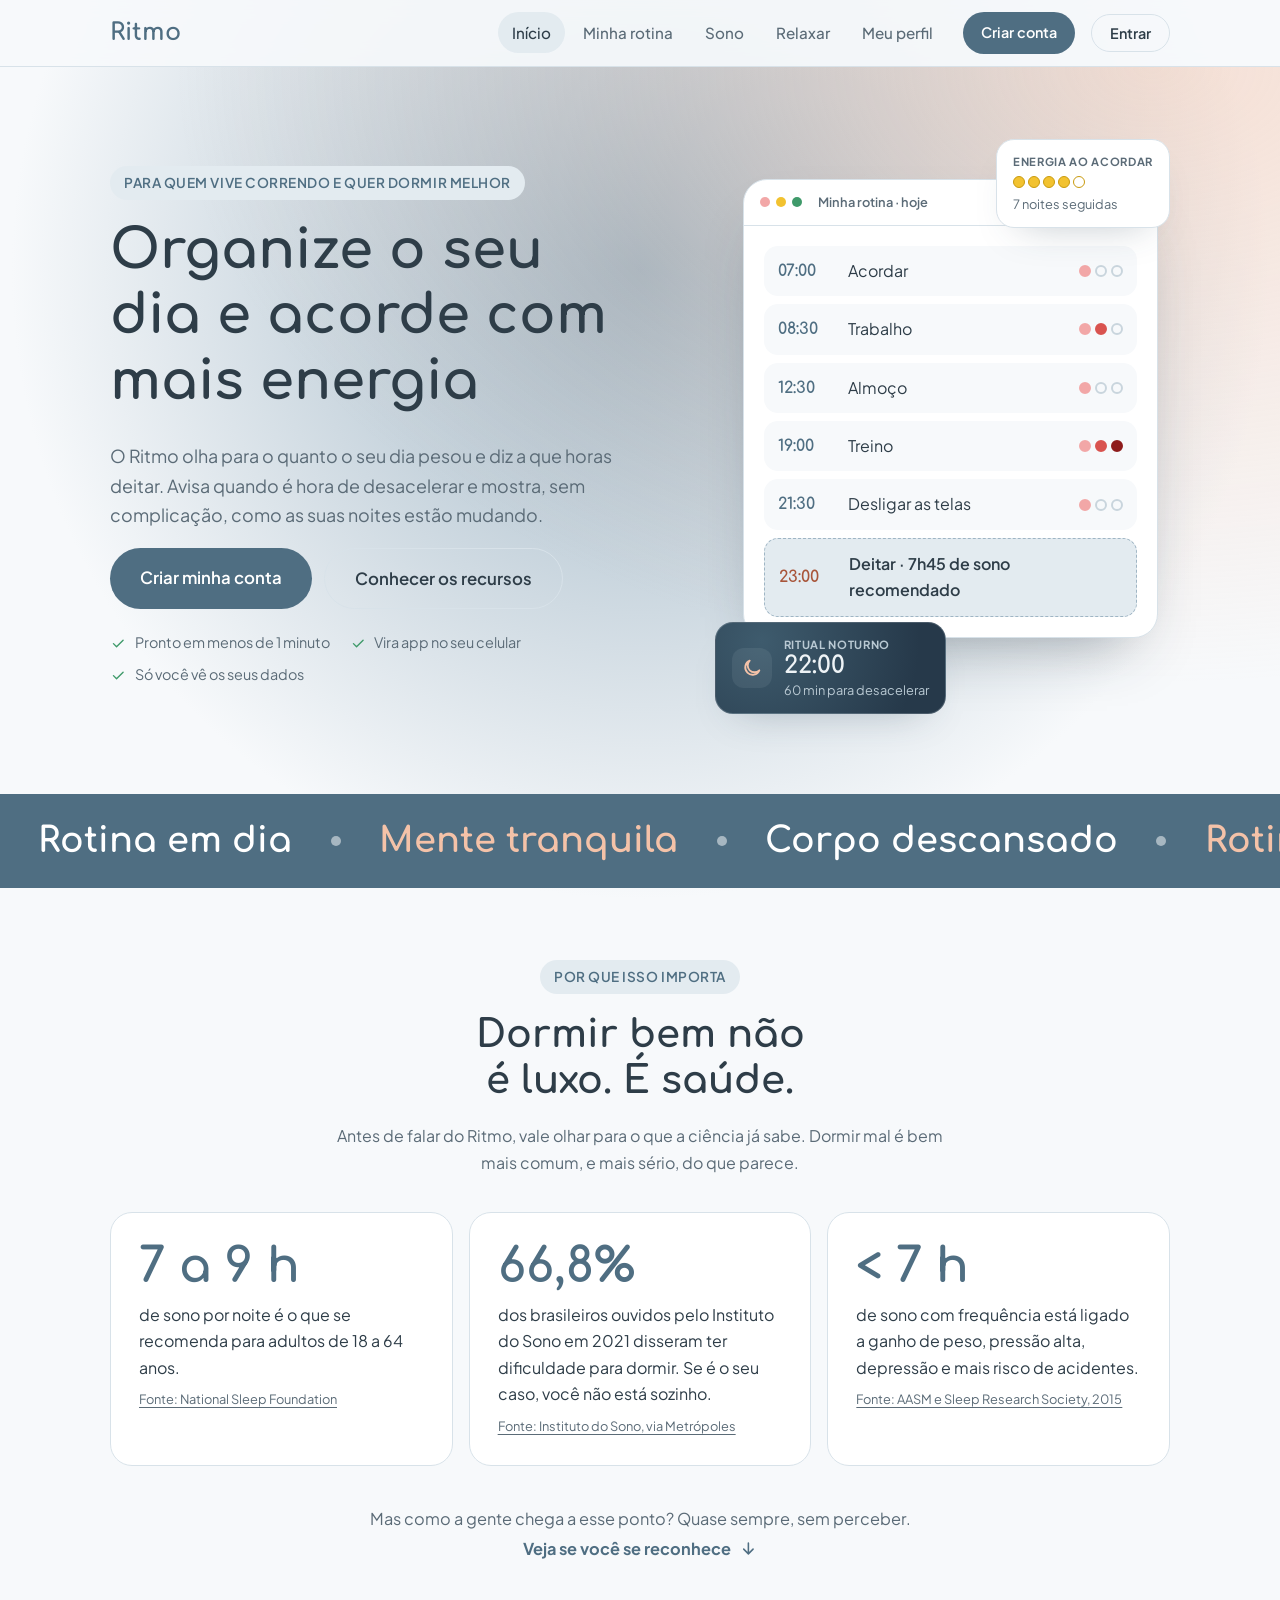
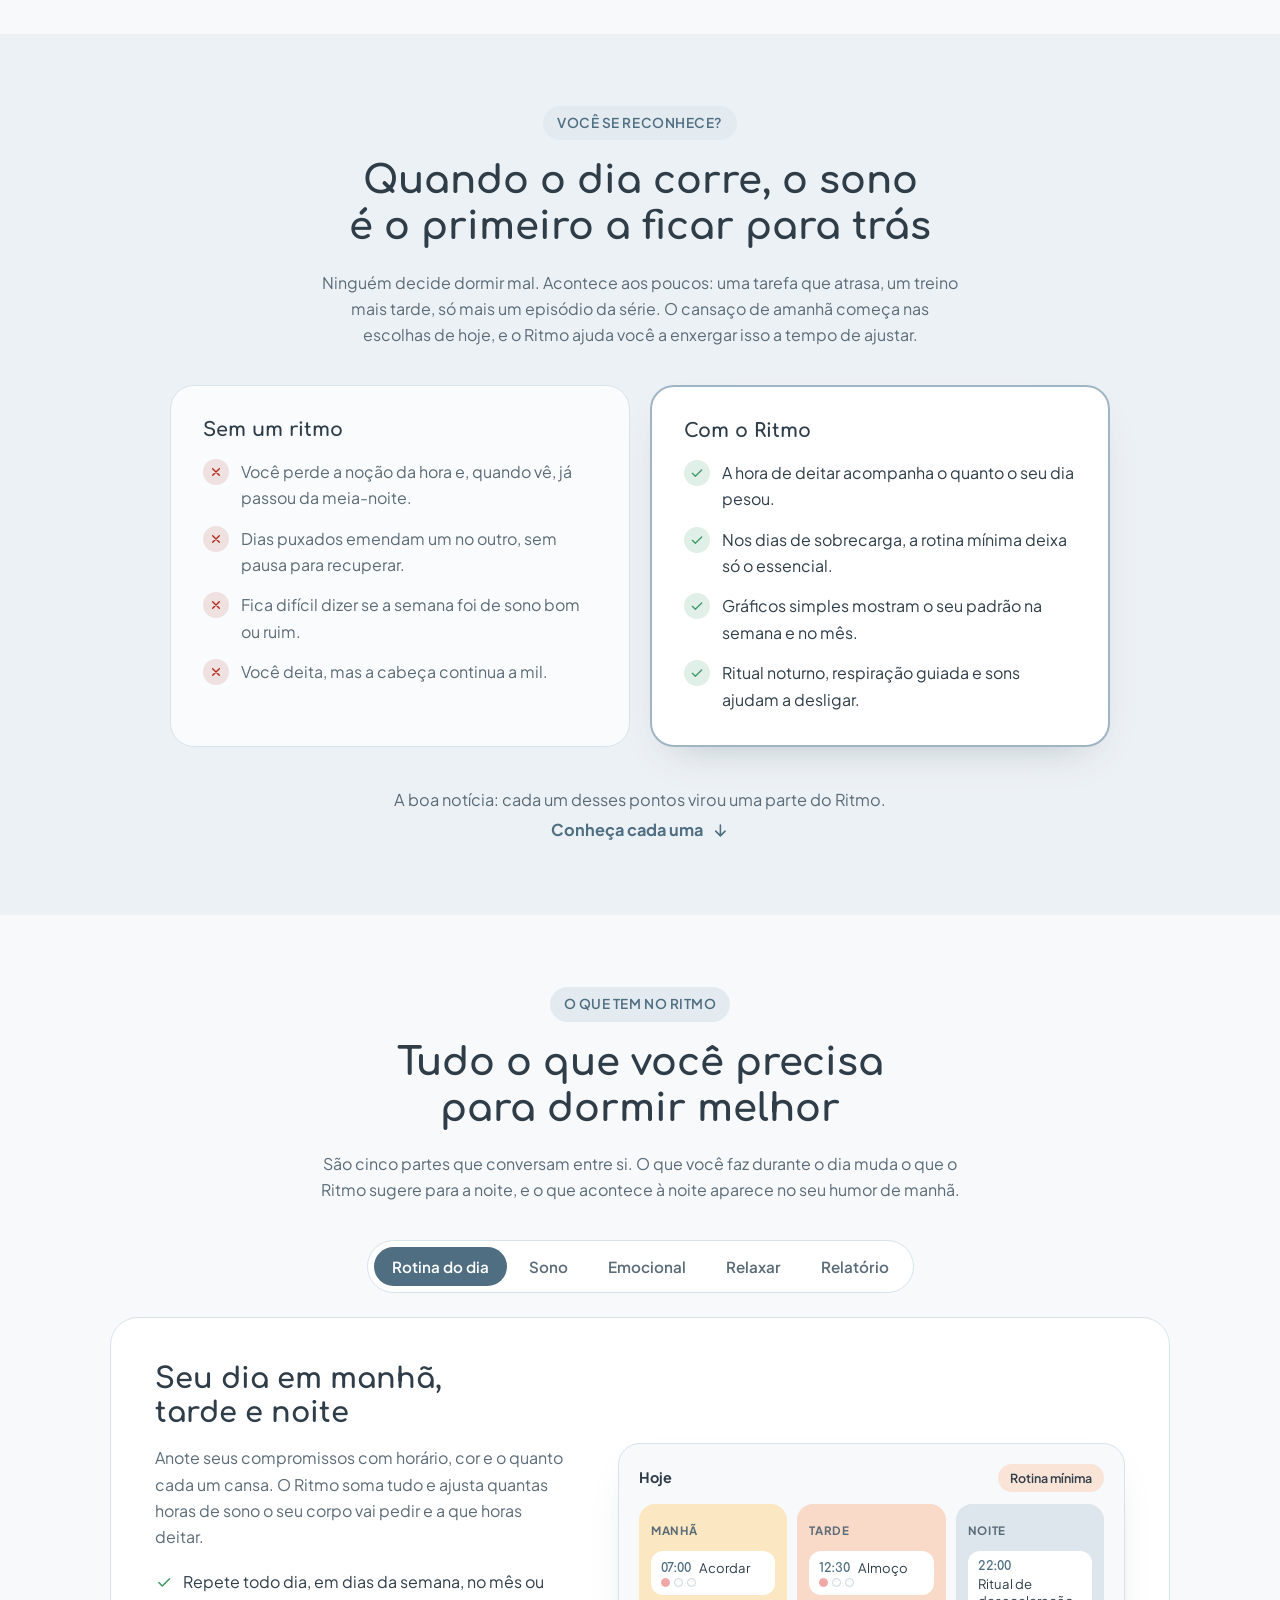
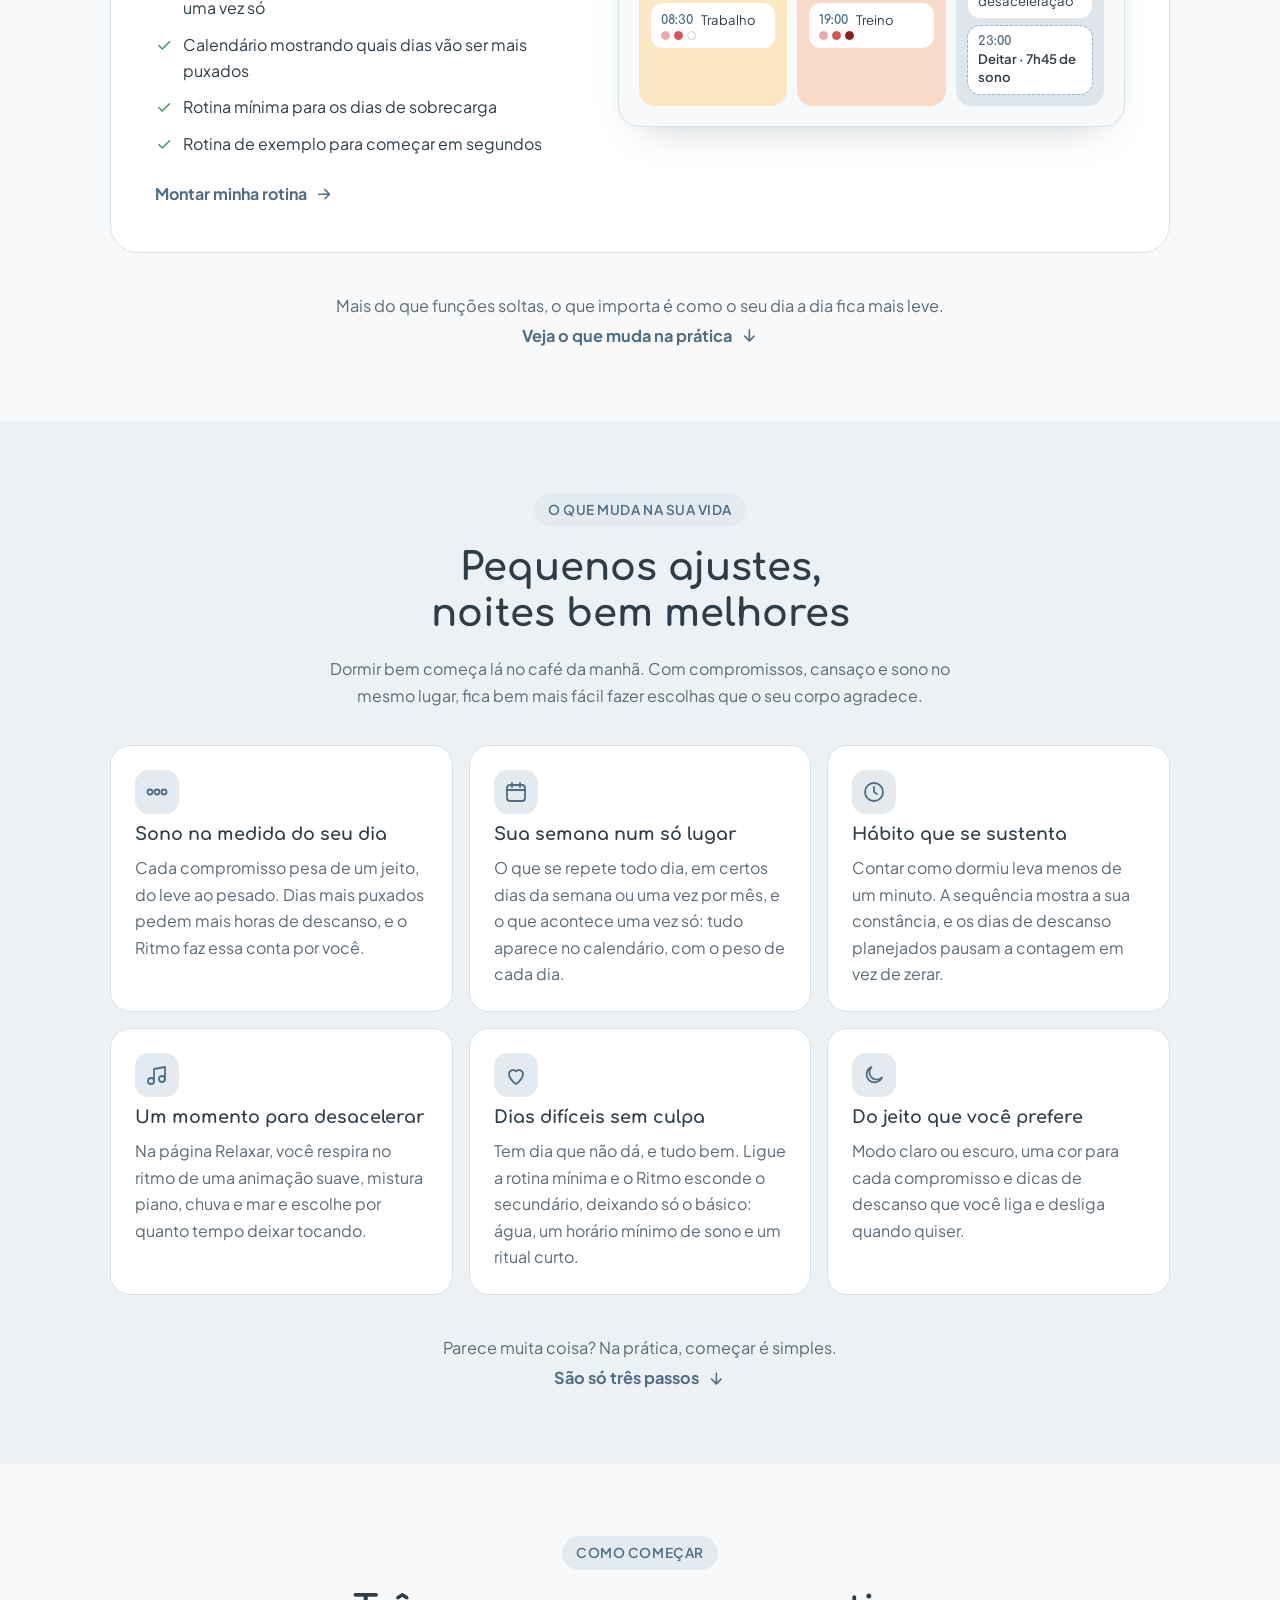
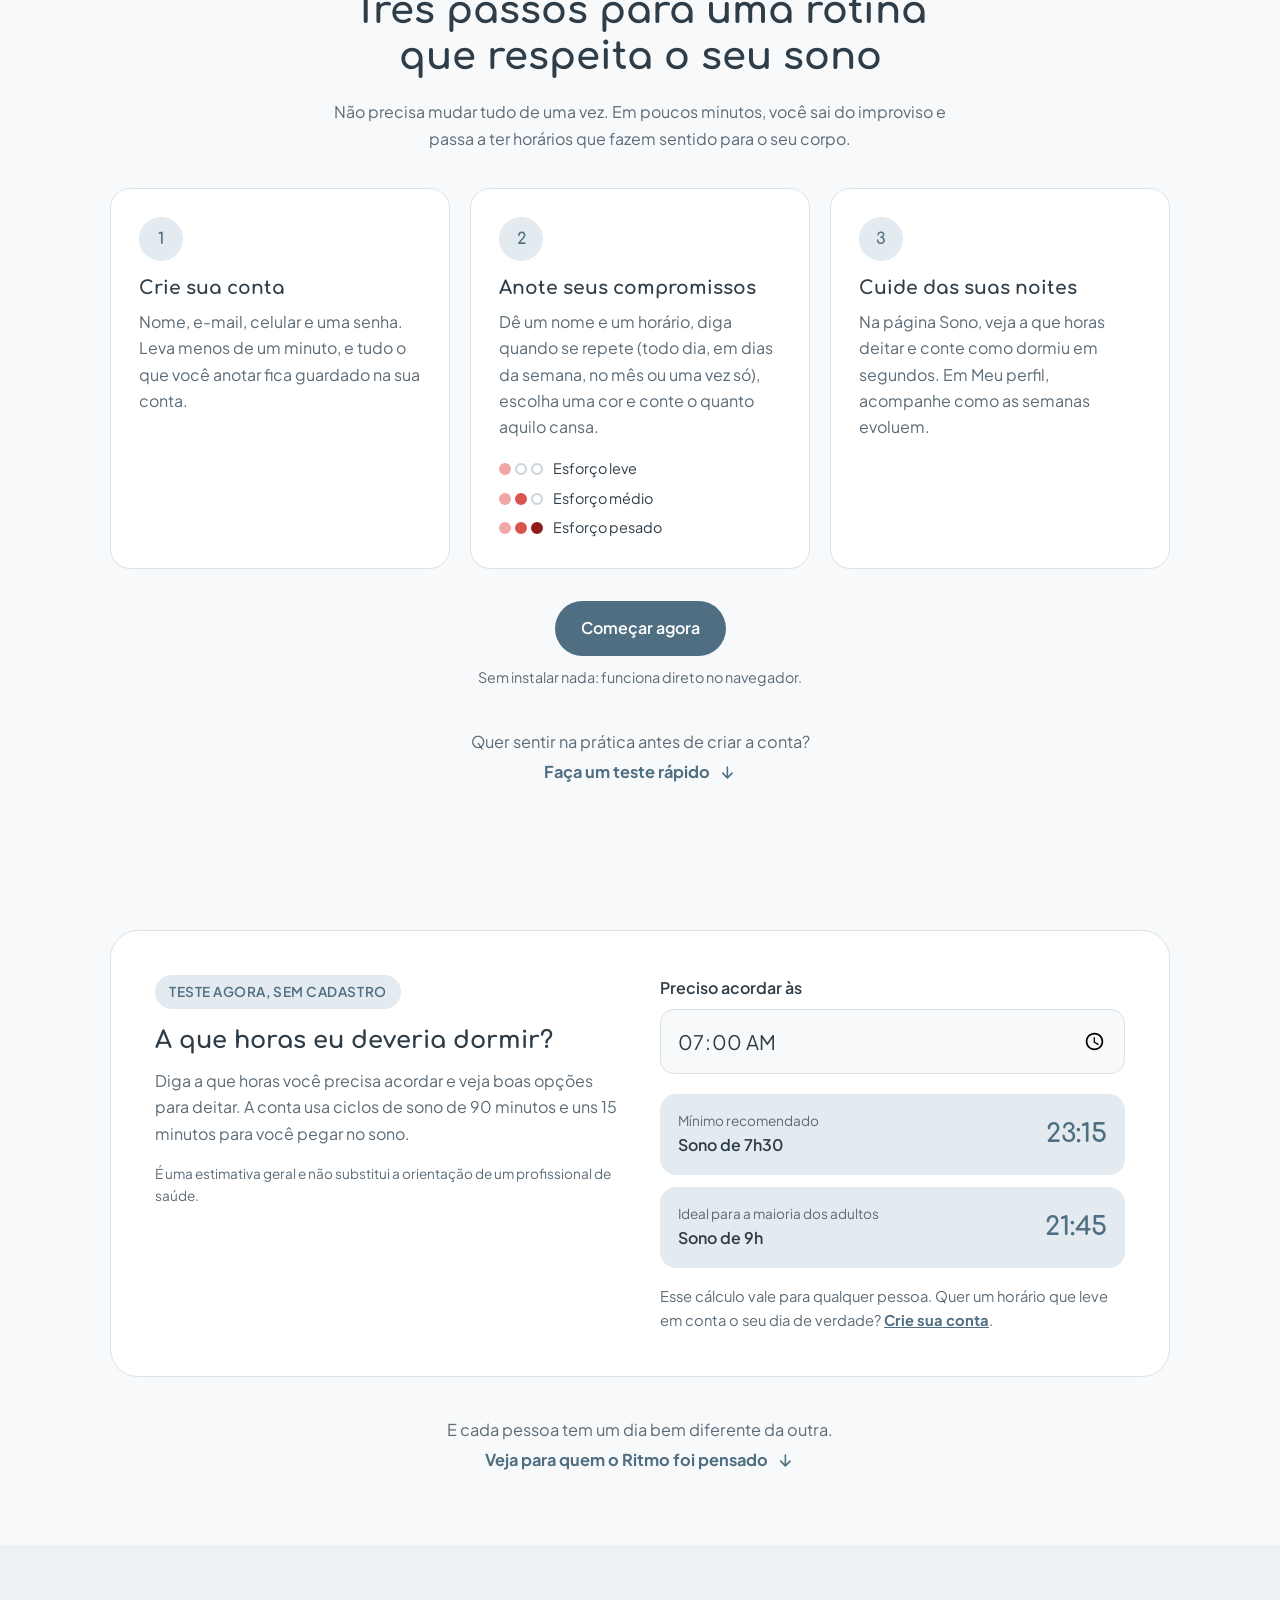
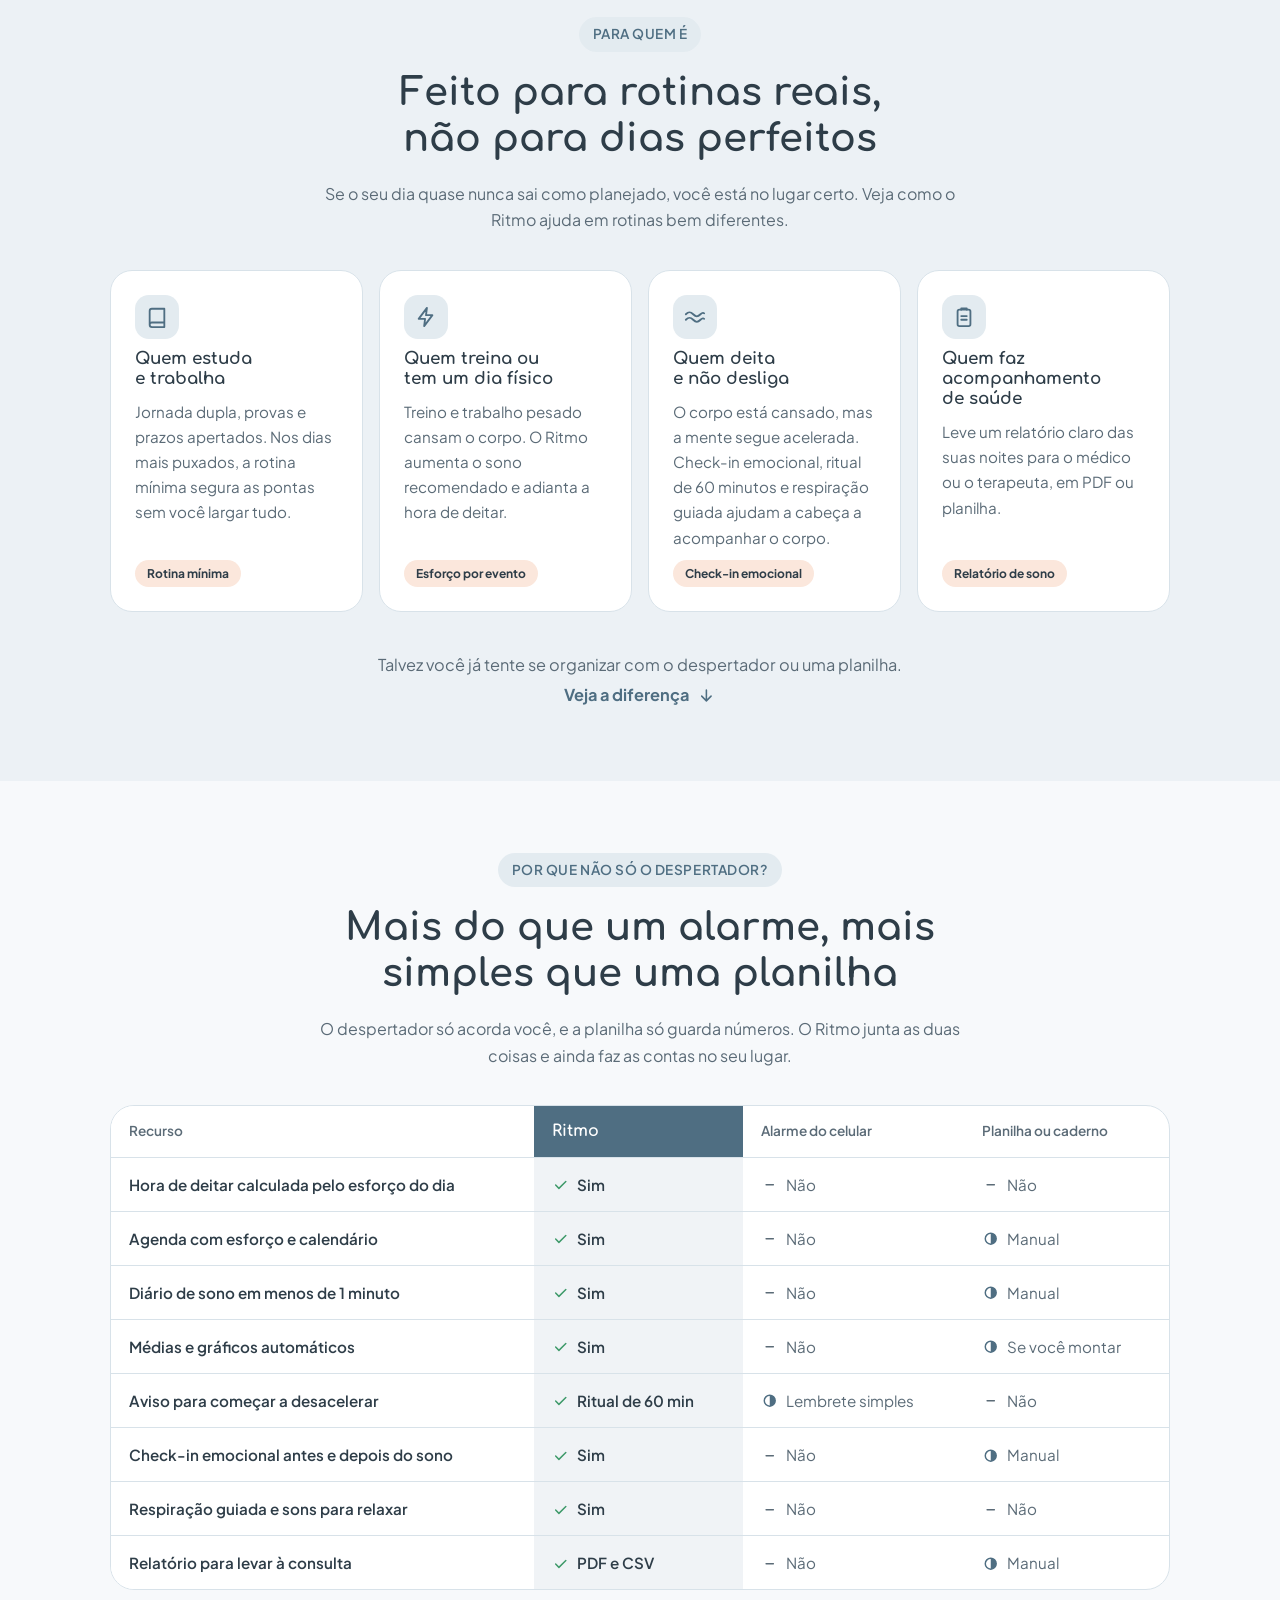
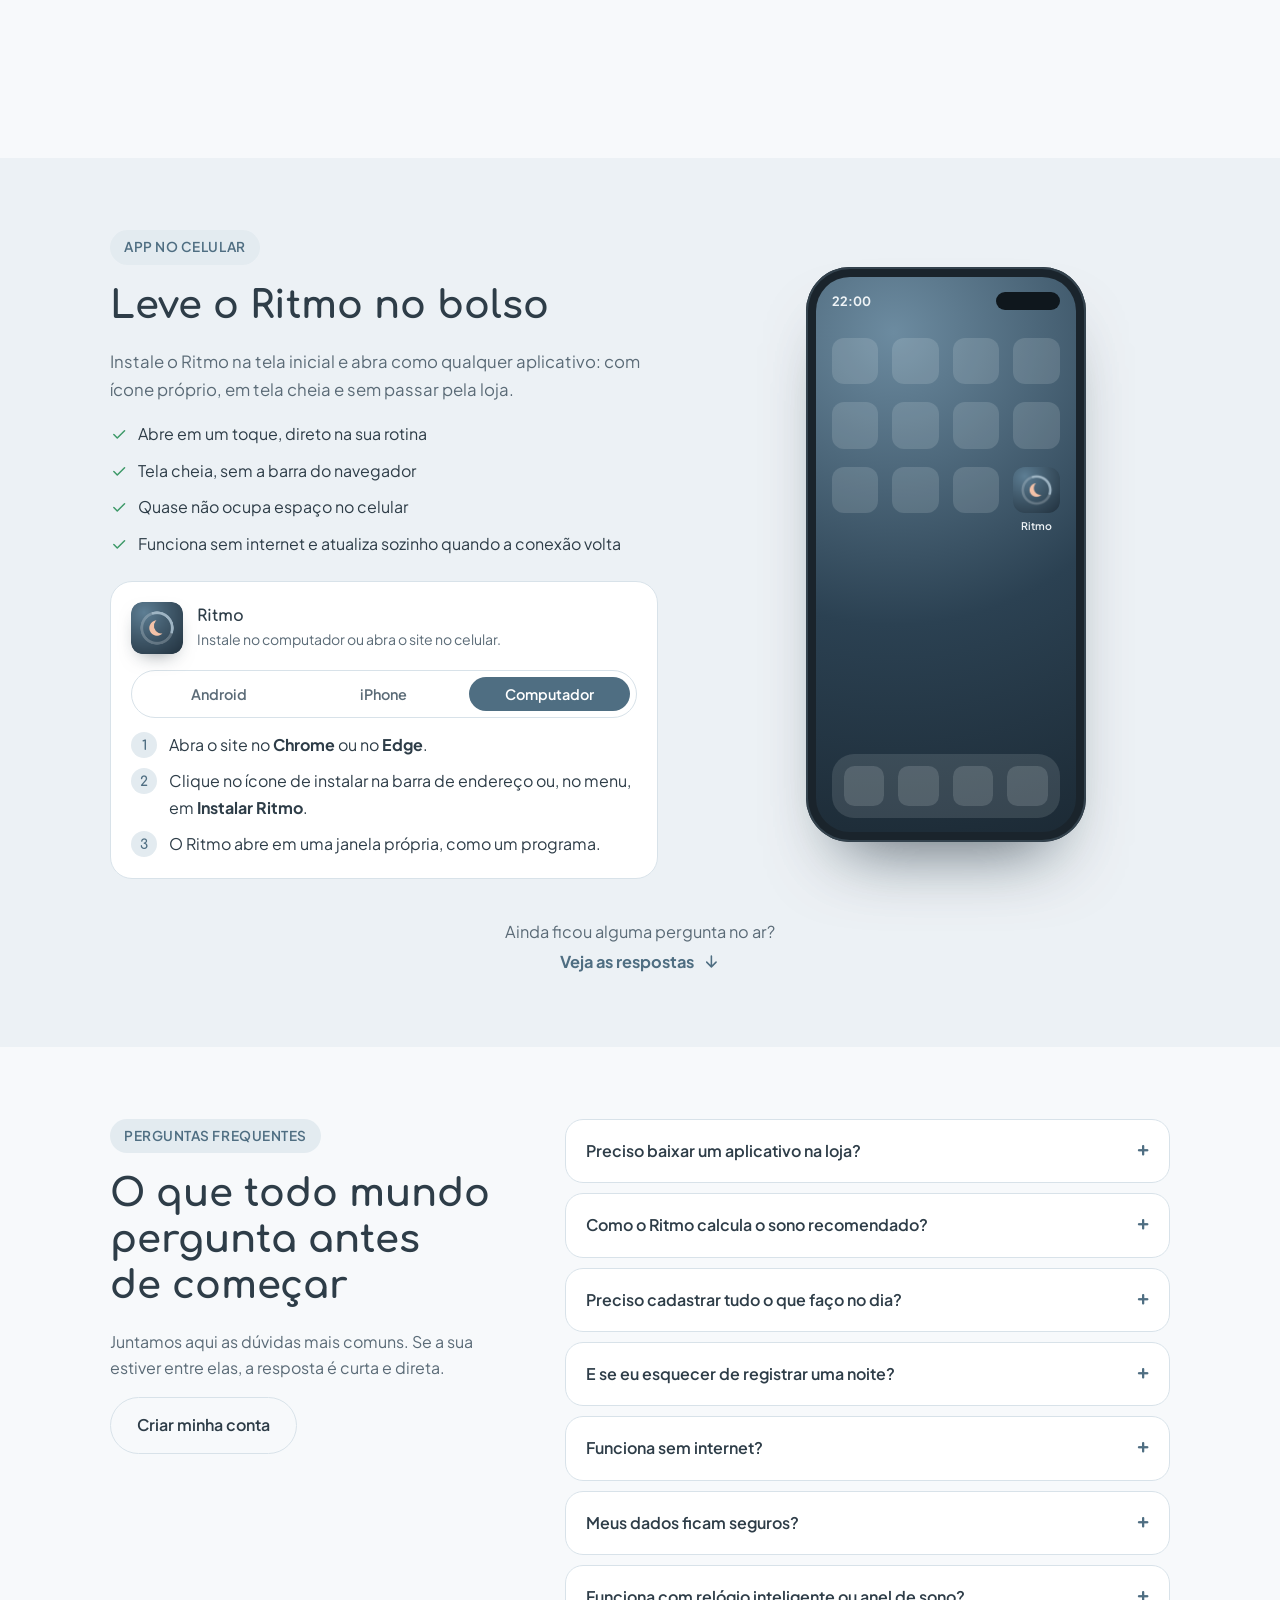
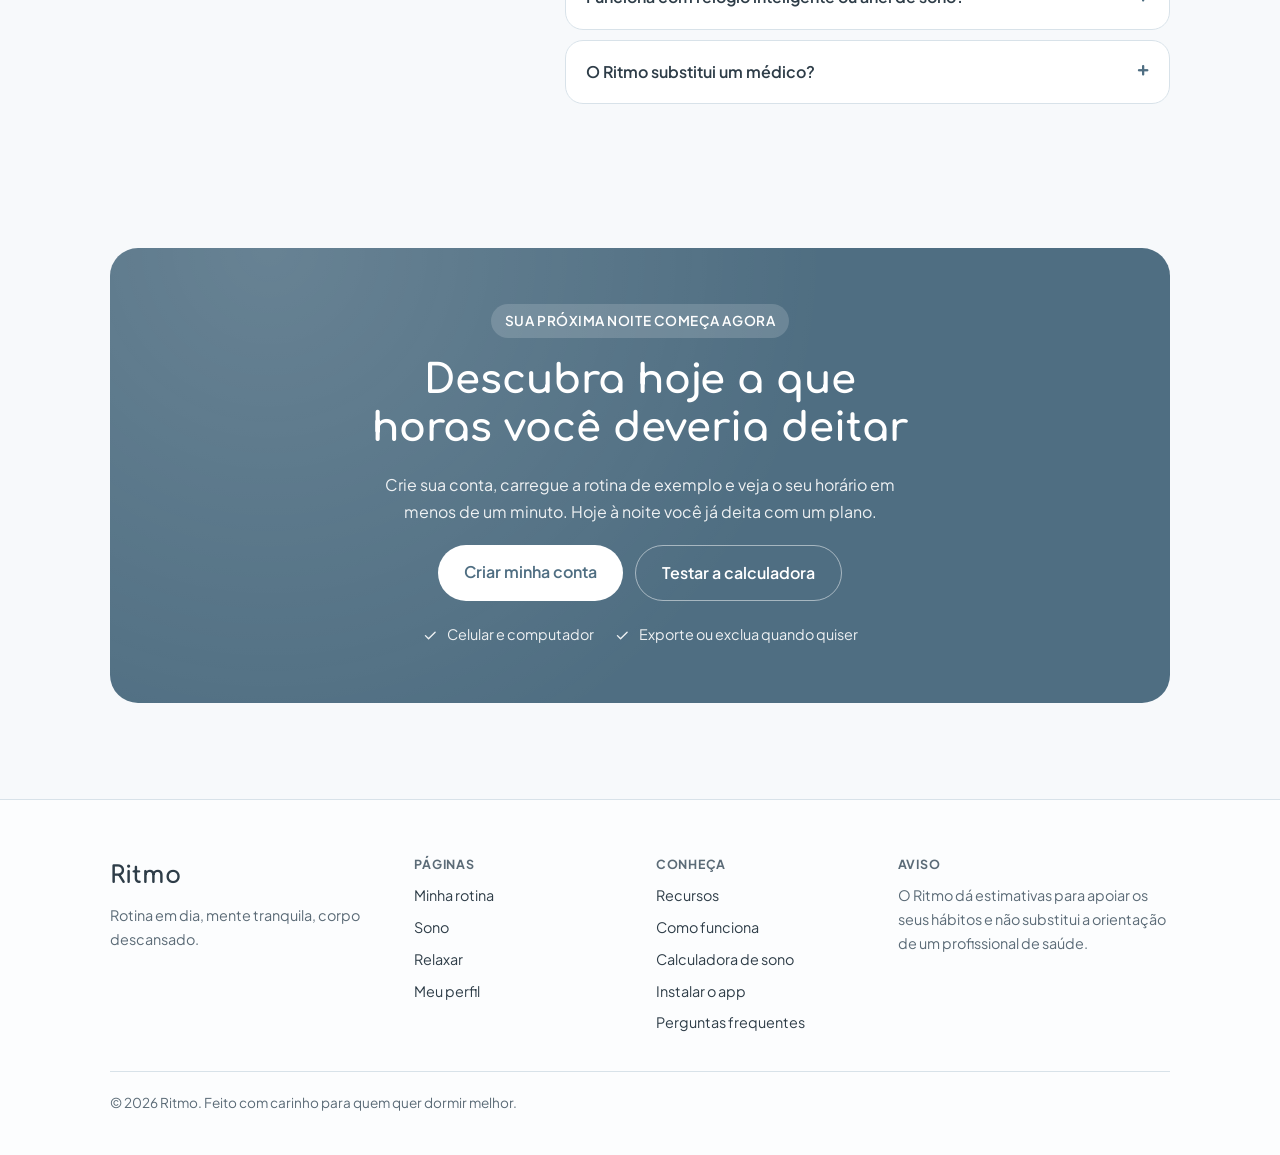
==== commit 42d7ba1f: "Corrigindo bug no github" ====
--- a/index.html
+++ b/index.html
@@ -52,6 +52,26 @@
   <symbol id="ic-onda" viewBox="0 0 24 24"><path d="M2 9c3-3 5-3 8 0s5 3 8 0 3-1 4-1M2 15c3-3 5-3 8 0s5 3 8 0 3-1 4-1" /></symbol>
   <symbol id="ic-prancheta" viewBox="0 0 24 24"><rect x="5" y="4" width="14" height="18" rx="2" /><path d="M9 4V2.5h6V4M9 11h6M9 15h6" /></symbol>
   <symbol id="ic-seta" viewBox="0 0 24 24"><path d="M5 12h14M13 6l6 6-6 6" /></symbol>
+  <!-- Ícones do app no celular (menu lateral e Configurações) -->
+  <symbol id="ic-engrenagem" viewBox="0 0 24 24"><circle cx="12" cy="12" r="5.6" /><circle cx="12" cy="12" r="2.2" /><path d="M12 2.6v3.2M12 18.2v3.2M2.6 12h3.2M18.2 12h3.2M5.4 5.4l2.2 2.2M16.4 16.4l2.2 2.2M5.4 18.6l2.2-2.2M16.4 7.6l2.2-2.2" stroke-width="2.6" stroke-linecap="butt" /></symbol>
+  <symbol id="ic-ajuda" viewBox="0 0 24 24"><circle cx="12" cy="12" r="8.8" /><path d="M9.4 9.3a2.7 2.7 0 0 1 5.2.9c0 1.8-2.6 2.3-2.6 4M12 17.3h.01" /></symbol>
+  <symbol id="ic-balao" viewBox="0 0 24 24"><path d="M4 5h16v11.5H9.5L4 20.5z" /><path d="M8 9.2h8M8 12.6h5" /></symbol>
+  <symbol id="ic-pessoa-editar" viewBox="0 0 24 24"><circle cx="10" cy="7.8" r="3.8" /><path d="M3.5 20a6.8 6.8 0 0 1 9.6-6.2M14.5 20.5l.8-3 4.6-4.6 2.2 2.2-4.6 4.6z" /></symbol>
+  <symbol id="ic-escudo" viewBox="0 0 24 24"><path d="M12 3 5 5.8v5.6c0 4.3 2.9 7.8 7 9.6 4.1-1.8 7-5.3 7-9.6V5.8z" /></symbol>
+  <symbol id="ic-documento" viewBox="0 0 24 24"><path d="M7 3.5h7l4 4V20a.5.5 0 0 1-.5.5h-10A.5.5 0 0 1 7 20z" /><path d="M14 3.5v4h4M10 12h5M10 16h5" /></symbol>
+  <symbol id="ic-coracao" viewBox="0 0 24 24"><path d="M12 20s-7.8-4.7-7.8-10.3A4.3 4.3 0 0 1 12 7.2a4.3 4.3 0 0 1 7.8 2.5C19.8 15.3 12 20 12 20z" /></symbol>
+  <symbol id="ic-sino" viewBox="0 0 24 24"><path d="M6 16v-5a6 6 0 0 1 12 0v5l1.5 2h-15z" /><path d="M10 20.5a2 2 0 0 0 4 0" /></symbol>
+  <symbol id="ic-contraste" viewBox="0 0 24 24"><circle cx="12" cy="12" r="8.6" /><path d="M12 3.4v17.2a8.6 8.6 0 0 0 0-17.2z" fill="currentColor" stroke="none" /></symbol>
+  <symbol id="ic-globo" viewBox="0 0 24 24"><circle cx="12" cy="12" r="8.6" /><path d="M3.4 12h17.2M12 3.4c2.4 2.5 3.5 5.4 3.5 8.6s-1.1 6.1-3.5 8.6c-2.4-2.5-3.5-5.4-3.5-8.6s1.1-6.1 3.5-8.6z" /></symbol>
+  <symbol id="ic-boia" viewBox="0 0 24 24"><circle cx="12" cy="12" r="8.6" /><circle cx="12" cy="12" r="3.4" /><path d="m5.9 5.9 3.7 3.7M14.4 14.4l3.7 3.7M18.1 5.9l-3.7 3.7M9.6 14.4l-3.7 3.7" /></symbol>
+  <symbol id="ic-lampada" viewBox="0 0 24 24"><path d="M9 18h6M10 21h4M12 3a6 6 0 0 0-3.5 10.9c.6.5 1 1.2 1 2.1h5c0-.9.4-1.6 1-2.1A6 6 0 0 0 12 3z" /></symbol>
+  <symbol id="ic-info" viewBox="0 0 24 24"><circle cx="12" cy="12" r="8.6" /><path d="M12 11v5.6M12 7.8h.01" /></symbol>
+  <symbol id="ic-avancar" viewBox="0 0 24 24"><path d="m9 6 6 6-6 6" /></symbol>
+  <symbol id="ic-voltar" viewBox="0 0 24 24"><path d="m15 5-7 7 7 7" /></symbol>
+  <symbol id="ic-fechar" viewBox="0 0 24 24"><path d="M6 6l12 12M18 6 6 18" /></symbol>
+  <symbol id="ic-marcado" viewBox="0 0 24 24"><path d="m5 12.5 4.5 4.5L19 7.5" /></symbol>
+  <symbol id="ic-olho" viewBox="0 0 24 24"><path d="M2.5 12S6 5.5 12 5.5 21.5 12 21.5 12 18 18.5 12 18.5 2.5 12 2.5 12z" /><circle cx="12" cy="12" r="3" /></symbol>
+  <symbol id="ic-olho-fechado" viewBox="0 0 24 24"><path d="M4 4l16 16M10.6 6.1c.5-.1.9-.1 1.4-.1 6 0 9.5 6 9.5 6a17.6 17.6 0 0 1-2.9 3.6M14.1 14.2A3 3 0 0 1 9.8 9.9M6.5 7.6C4 9.3 2.5 12 2.5 12S6 18 12 18c1.8 0 3.3-.5 4.6-1.2" /></symbol>
 </svg>
 <!-- FUNDO: degradê circular fixo atrás de todo o conteúdo -->
 <div class="bg-glow" aria-hidden="true"></div>
@@ -63,11 +83,34 @@
   <nav class="nav-inner" aria-label="Navegação principal">
     <a class="brand" href="#inicio" data-site-name>Ritmo</a>
     <div class="nav-links" id="nav-links"></div>
-    <!-- Sem login: "Criar conta" e "Entrar". Com login: só as iniciais, que levam ao perfil -->
+    <!-- Sem login: "Criar conta" e "Entrar". Com login: as iniciais e o nome, que abrem o menu lateral da conta -->
     <a class="btn btn-small" href="#rotina" id="btn-criar-topo" data-cta>Criar conta</a>
     <button class="btn btn-small" type="button" id="btn-conta">Entrar</button>
   </nav>
 </header>
+
+<!-- =====================================================
+     APP NO CELULAR (até 768px, só com login). Lógica em "APP NO CELULAR", em js/app.js;
+     estilos na seção 31 de css/app.css. No computador, nada disto aparece
+     (o menu lateral, mais abaixo, é o único que serve aos dois).
+     ===================================================== -->
+<header class="app-topo" id="app-topo">
+  <button class="app-avatar" type="button" id="app-avatar" aria-label="Abrir menu" aria-expanded="false" aria-controls="app-gaveta"></button>
+  <a class="app-marca" href="#rotina" aria-label="Ritmo, ir para Minha rotina"><span data-site-name>Ritmo</span></a>
+  <button class="app-sino" type="button" id="app-sino" aria-label="Avisos do ritual noturno" aria-expanded="false" aria-controls="app-avisos">
+    <svg class="app-ic" viewBox="0 0 24 24" aria-hidden="true"><path d="M6 16v-5a6 6 0 0 1 12 0v5l1.5 2h-15z" /><path d="M10 20.5a2 2 0 0 0 4 0" /></svg>
+    <span class="app-sino-ponto" id="app-sino-ponto" hidden></span>
+  </button>
+</header>
+<!-- Avisos do ritual noturno (abre no sino) -->
+<div class="app-avisos" id="app-avisos" role="dialog" aria-labelledby="app-avisos-titulo" hidden>
+  <p class="app-avisos-titulo" id="app-avisos-titulo">Ritual noturno</p>
+  <p class="app-avisos-texto" id="app-avisos-texto"></p>
+  <div class="app-avisos-acoes">
+    <button class="btn btn-small" type="button" id="app-avisos-lembrete" aria-pressed="false">Avisar 60 min antes</button>
+    <button class="btn btn-ghost btn-small" type="button" data-ir-ritual>Iniciar ritual noturno</button>
+  </div>
+</div>
 
 <!-- Barra de abas do celular (montada a partir de NAV_LINKS) -->
 <nav class="abas" id="abas" aria-label="Navegação principal no celular"></nav>
@@ -465,7 +508,7 @@
         <article class="step revelar">
           <div class="step-num">3</div>
           <h3>Cuide das suas noites</h3>
-          <p>Na página Sono, veja a que horas deitar, conte como dormiu em segundos e acompanhe como as semanas evoluem.</p>
+          <p>Na página Sono, veja a que horas deitar e conte como dormiu em segundos. Em Meu perfil, acompanhe como as semanas evoluem.</p>
         </article>
       </div>
       <div class="centro-cta revelar">
@@ -617,32 +660,12 @@
       </div>
     </div>
     <div class="container">
-      <p class="ponte revelar"><span>Levar o Ritmo para todo lado significa guardar nele coisas bem pessoais.</span> <a class="link-seta" href="#privacidade">Veja como a gente cuida disso <svg class="ic" aria-hidden="true"><use href="#ic-seta"></use></svg></a></p>
+      <p class="ponte revelar"><span>Ainda ficou alguma pergunta no ar?</span> <a class="link-seta" href="#perguntas">Veja as respostas <svg class="ic" aria-hidden="true"><use href="#ic-seta"></use></svg></a></p>
     </div>
   </section>
 
-  <!-- SEÇÃO: PRIVACIDADE. Só promessas que o site cumpre (veja o bloco Segurança do README). -->
-  <section class="section" id="privacidade" aria-labelledby="privacidade-titulo">
-    <div class="container">
-      <div class="privacidade revelar">
-        <div>
-          <span class="eyebrow eyebrow-noite">Privacidade</span>
-          <h2 id="privacidade-titulo">Seus dados são seus. Ponto.</h2>
-          <p>Rotina, sono e emoções dizem muito sobre você. Por isso, cada registro é protegido por regras no próprio banco de dados, e não só na tela.</p>
-        </div>
-        <ul class="garantias">
-          <li><span class="garantia-icone" aria-hidden="true"><svg class="ic"><use href="#ic-cadeado"></use></svg></span><span><strong>Só você vê a sua conta</strong>Ninguém mais consegue ler ou mudar os seus dados, nem outros usuários, nem quem tentar burlar o site.</span></li>
-          <li><span class="garantia-icone" aria-hidden="true"><svg class="ic"><use href="#ic-chave"></use></svg></span><span><strong>Senha protegida</strong>A sua senha nunca fica guardada do jeito que você digita. O login guarda só uma versão criptografada dela, sempre por conexão segura (HTTPS).</span></li>
-          <li><span class="garantia-icone" aria-hidden="true"><svg class="ic"><use href="#ic-baixar"></use></svg></span><span><strong>Exporte quando quiser</strong>Baixe o seu histórico de sono em PDF ou planilha sempre que precisar.</span></li>
-          <li><span class="garantia-icone" aria-hidden="true"><svg class="ic"><use href="#ic-lixeira"></use></svg></span><span><strong>Exclua de verdade</strong>Se um dia decidir sair, excluir a conta apaga perfil, compromissos e registros de forma definitiva.</span></li>
-        </ul>
-      </div>
-      <p class="ponte revelar"><span>Ainda ficou alguma pergunta no ar?</span> <a class="link-seta" href="#perguntas">Veja as respostas <svg class="ic" aria-hidden="true"><use href="#ic-seta"></use></svg></a></p>
-    </div>
-  </section>
-
   <!-- SEÇÃO: PERGUNTAS FREQUENTES. Cada <details> é uma pergunta; copie um bloco para adicionar outra. -->
-  <section class="section secao-tinta" id="perguntas" aria-labelledby="perguntas-titulo">
+  <section class="section" id="perguntas" aria-labelledby="perguntas-titulo">
     <div class="container faq-grid">
       <div class="section-head revelar">
         <span class="eyebrow">Perguntas frequentes</span>
@@ -673,7 +696,7 @@
         </details>
         <details class="faq-item">
           <summary>Meus dados ficam seguros?</summary>
-          <div class="faq-resposta"><p>Ficam. Cada registro é protegido por regras de acesso no próprio banco de dados, então só você vê e altera a sua conta. E você pode baixar o histórico ou excluir tudo quando quiser.</p></div>
+          <div class="faq-resposta"><p>Ficam. O Ritmo segue a Lei Geral de Proteção de Dados (LGPD, Lei nº 13.709/2018), que protege as suas informações pessoais e garante os seus direitos sobre elas: saber quais dados estão guardados, ter acesso a eles, corrigir o que estiver errado, levar uma cópia e pedir que sejam apagados a qualquer momento.</p></div>
         </details>
         <details class="faq-item">
           <summary>Funciona com relógio inteligente ou anel de sono?</summary>
@@ -743,6 +766,39 @@
         </div>
         <p class="aviso-modo" id="aviso-modo" hidden></p>
 
+        <!-- INÍCIO DO APP (só no celular): status do dia, 3 números, 2 atalhos e o ritual.
+             Preenchido em renderizarAppInicio(), com os mesmos cálculos do resto do site. -->
+        <div class="app-inicio" id="app-inicio">
+          <button class="app-status" type="button" id="app-status">
+            <svg class="app-ic" data-icone="ritual" viewBox="0 0 24 24" aria-hidden="true"><path d="M20 14.5A8 8 0 1 1 9.5 4a6.5 6.5 0 0 0 10.5 10.5z" /></svg>
+            <svg class="app-ic" data-icone="minimo" viewBox="0 0 24 24" aria-hidden="true"><rect x="3" y="7.5" width="16" height="9" rx="2.5" /><path d="M21.5 10.5v3M6.5 10.5v3" /></svg>
+            <span class="app-status-texto"><strong id="app-status-titulo">Ritual noturno</strong><span id="app-status-sub">60 min</span></span>
+            <svg class="app-ic" data-seta viewBox="0 0 24 24" aria-hidden="true"><path d="m9 6 6 6-6 6" /></svg>
+          </button>
+          <dl class="app-metricas">
+            <div class="app-metrica">
+              <svg class="app-ic" viewBox="0 0 24 24" aria-hidden="true"><path d="M20 14.5A8 8 0 1 1 9.5 4a6.5 6.5 0 0 0 10.5 10.5z" /></svg>
+              <dt>Deitar às</dt>
+              <dd id="app-deitar">—</dd>
+            </div>
+            <div class="app-metrica">
+              <svg class="app-ic" viewBox="0 0 24 24" aria-hidden="true"><path d="M12 3c.8 3.2 5 5.4 5 10.2A5 5 0 0 1 7 13.5c0-2.4 1.3-4 2.6-5.1.2 1.7 1.1 2.8 2.4 3.2-.4-3.1-.6-5.6 0-8.6z" /></svg>
+              <dt>Sequência</dt>
+              <dd id="app-sequencia">0</dd>
+            </div>
+            <div class="app-metrica">
+              <svg class="app-ic" viewBox="0 0 24 24" aria-hidden="true"><circle cx="12" cy="12" r="8.5" /><path d="M12 7.5V12l3 2" /></svg>
+              <dt>Sono ideal</dt>
+              <dd id="app-sono">—</dd>
+            </div>
+          </dl>
+          <div class="app-atalhos">
+            <button class="app-pilula" type="button" id="app-minimo" aria-pressed="false"><svg class="app-ic" viewBox="0 0 24 24" aria-hidden="true"><rect x="3" y="7.5" width="16" height="9" rx="2.5" /><path d="M21.5 10.5v3M6.5 10.5v3" /></svg><span>Rotina mínima</span></button>
+            <button class="app-pilula" type="button" id="app-relatorio"><svg class="app-ic" viewBox="0 0 24 24" aria-hidden="true"><path d="M7 3.5h7l4 4V20a.5.5 0 0 1-.5.5h-10A.5.5 0 0 1 7 20z" /><path d="M14 3.5v4h4M10 12h5M10 16h5" /></svg><span>Relatório</span></button>
+          </div>
+          <button class="app-cta" type="button" data-ir-ritual><svg class="app-ic" viewBox="0 0 24 24" aria-hidden="true"><path d="M8 5.5v13l10.5-6.5z" fill="currentColor" stroke="none" /></svg><span>Iniciar ritual noturno</span></button>
+        </div>
+
         <!-- SEÇÃO: AVISO E BÁSICO DO DIA NO MODO ROTINA MÍNIMA (montado em renderizarBasico) -->
         <div class="banner-minimo" id="banner-minimo" hidden>
           <div>
@@ -767,7 +823,7 @@
 
         <div class="rotina-grid">
           <!-- SEÇÃO: FORMULÁRIO DE NOVO EVENTO -->
-          <section class="cartao" aria-labelledby="titulo-novo">
+          <section class="cartao cartao-novo-evento" aria-labelledby="titulo-novo">
             <h2 id="titulo-novo">Novo evento</h2>
             <p class="secao-sub">O que vem pela frente? Conte também o quanto isso cansa: é daí que sai a sua hora de deitar.</p>
             <form class="form-evento" id="form-evento" novalidate>
@@ -776,16 +832,24 @@
                 <input type="text" id="ev-nome" name="nome" maxlength="40" placeholder="Ex.: Academia" autocomplete="off" />
               </label>
 
-              <div class="linha-campos">
-                <label class="campo">
-                  <span>Horário</span>
-                  <input type="time" id="ev-horario" name="horario" />
-                </label>
-                <label class="campo">
-                  <span id="rotulo-data">Começa em</span>
-                  <input type="date" id="ev-data" name="data" />
-                </label>
+              <!-- Início e fim: horario e horario_fim no banco. Terminar antes do início = termina no dia seguinte -->
+              <div class="campo">
+                <div class="linha-campos">
+                  <label class="campo">
+                    <span>Começa às</span>
+                    <input type="time" id="ev-horario" name="horario" />
+                  </label>
+                  <label class="campo">
+                    <span>Termina às</span>
+                    <input type="time" id="ev-horario-fim" name="horarioFim" />
+                  </label>
+                </div>
+                <p class="dica" id="ev-duracao" aria-live="polite">Marque também quando o evento acaba, para o Ritmo saber se ele invade o seu horário de sono.</p>
               </div>
+              <label class="campo">
+                <span id="rotulo-data">Começa em</span>
+                <input type="date" id="ev-data" name="data" />
+              </label>
 
               <!-- Frequência: os valores batem com a coluna "frequencia" do banco -->
               <fieldset class="campo">
@@ -998,9 +1062,11 @@
           <div>
             <span class="eyebrow">Sono</span>
             <h1>Suas noites</h1>
-            <p class="lead">Com base no seu dia, o Ritmo sugere a hora de deitar. Depois, é só contar como dormiu e acompanhar como as noites evoluem.</p>
-          </div>
-          <button class="btn btn-ghost btn-small" type="button" data-dicas>Dicas de descanso</button>
+            <p class="lead">Com base no seu dia e na hora em que você acorda, o Ritmo sugere a hora de deitar. Como as noites evoluem, você acompanha em Meu perfil.</p>
+          </div>
+          <div class="pagina-acoes">
+            <button class="btn btn-ghost btn-small" type="button" data-dicas>Dicas de descanso</button>
+          </div>
         </div>
         <p class="aviso-modo" hidden></p>
 
@@ -1021,25 +1087,76 @@
               </div>
               <div><dt>Carga do dia</dt><dd id="carga-texto">0 pontos</dd></div>
               <div><dt>Eventos de hoje</dt><dd id="contagem-texto">Nenhum</dd></div>
-              <div><dt><label for="sono-acordar">Acordo às</label></dt><dd><input type="time" id="sono-acordar" value="07:00" /></dd></div>
+              <div><dt>Acordo amanhã</dt><dd id="acordar-amanha">07:00</dd></div>
             </dl>
             <p class="aviso" id="aviso-conflito" hidden></p>
             <p class="nota-calculo" id="nota-calculo"></p>
           </div>
         </section>
 
-        <!-- SEÇÃO: RITUAL DE DESACELERAÇÃO (montado em renderizarRitual; passos em RITUAL_PASSOS) -->
-        <div id="ritual"></div>
-
-        <div class="sono-grid">
-          <!-- SEÇÃO: REGISTRO RÁPIDO DE SONO (tabela registros_sono) -->
-          <section class="cartao" aria-labelledby="titulo-registro">
-            <div class="secao-topo">
-              <h2 id="titulo-registro">Registro rápido</h2>
-              <span class="selo" id="rs-selo"></span>
-            </div>
-            <p class="secao-sub">Bom dia! Conte como foi a noite enquanto ela ainda está fresca na memória. Leva menos de um minuto.</p>
-            <form class="form-evento" id="form-sono" novalidate>
+        <!-- SEÇÃO: CHAMADA DO RITUAL NOTURNO (preenchida em renderizarChamadaRitual).
+             O ritual mora na página #ritual, que só abre pelo botão "Iniciar ritual noturno". -->
+        <section class="ritual-chamada" aria-labelledby="ritual-chamada-titulo">
+          <div class="ritual-chamada-texto">
+            <span class="ritual-rotulo">Ritual de desaceleração</span>
+            <h2 id="ritual-chamada-titulo">22:00 às 23:00</h2>
+            <p id="ritual-chamada-sub">Os 60 minutos antes de dormir preparam o corpo para o sono.</p>
+          </div>
+          <button class="btn btn-claro btn-ritual" type="button" data-ir-ritual><svg class="app-ic" viewBox="0 0 24 24" aria-hidden="true"><path d="M8 5.5v13l10.5-6.5z" fill="currentColor" stroke="none" /></svg>Iniciar ritual noturno</button>
+        </section>
+
+        <!-- SEÇÃO: CHECK-IN EMOCIONAL E REGISTRO RÁPIDO (tabelas checkins_diarios e registros_sono), nesta ordem.
+             No app do celular, os dois formulários vão para #folhas-sono e abrem pelo botão + (MUDANCAS_CELULAR). -->
+        <div class="sono-formularios">
+          <!-- CHECK-IN EMOCIONAL (antes de dormir; o humor ao acordar fica no registro rápido) -->
+          <section class="cartao" id="sono-emocional" aria-labelledby="titulo-emocional">
+            <h2 id="titulo-emocional">Check-in emocional</h2>
+            <form class="form-emocional form-folha" id="form-emocional" novalidate>
+              <p class="folha-intro">Antes de dormir, conte como está a cabeça. De manhã, o humor ao acordar entra no registro rápido, e a comparação aparece no Histórico das noites, em Meu perfil. <span class="selo" id="emo-selo"></span></p>
+              <p class="rotulo-sec">Antes de dormir · <span id="emo-noite-data">hoje à noite</span></p>
+              <div class="escala-linha">
+                <span class="escala-nome" id="emo-estresse-rotulo">Estresse</span>
+                <div class="escala-bolas" id="emo-estresse" data-nivel="0" data-rotulos="tensao" role="radiogroup" aria-labelledby="emo-estresse-rotulo">
+                  <label class="op-escala" title="Nenhum"><input type="radio" id="emo-estresse-1" name="estresse" value="1" aria-label="1 de 5, nenhum" /><span class="bola"></span></label>
+                  <label class="op-escala" title="Baixo"><input type="radio" id="emo-estresse-2" name="estresse" value="2" aria-label="2 de 5, baixo" /><span class="bola"></span></label>
+                  <label class="op-escala" title="Moderado"><input type="radio" id="emo-estresse-3" name="estresse" value="3" aria-label="3 de 5, moderado" /><span class="bola"></span></label>
+                  <label class="op-escala" title="Alto"><input type="radio" id="emo-estresse-4" name="estresse" value="4" aria-label="4 de 5, alto" /><span class="bola"></span></label>
+                  <label class="op-escala" title="Muito alto"><input type="radio" id="emo-estresse-5" name="estresse" value="5" aria-label="5 de 5, muito alto" /><span class="bola"></span></label>
+                </div>
+                <span class="escala-valor" id="emo-estresse-texto">—</span>
+              </div>
+              <div class="escala-linha">
+                <span class="escala-nome" id="emo-ansiedade-rotulo">Ansiedade</span>
+                <div class="escala-bolas" id="emo-ansiedade" data-nivel="0" data-rotulos="tensao" role="radiogroup" aria-labelledby="emo-ansiedade-rotulo">
+                  <label class="op-escala" title="Nenhuma"><input type="radio" id="emo-ansiedade-1" name="ansiedade" value="1" aria-label="1 de 5, nenhuma" /><span class="bola"></span></label>
+                  <label class="op-escala" title="Baixa"><input type="radio" id="emo-ansiedade-2" name="ansiedade" value="2" aria-label="2 de 5, baixa" /><span class="bola"></span></label>
+                  <label class="op-escala" title="Moderada"><input type="radio" id="emo-ansiedade-3" name="ansiedade" value="3" aria-label="3 de 5, moderada" /><span class="bola"></span></label>
+                  <label class="op-escala" title="Alta"><input type="radio" id="emo-ansiedade-4" name="ansiedade" value="4" aria-label="4 de 5, alta" /><span class="bola"></span></label>
+                  <label class="op-escala" title="Muito alta"><input type="radio" id="emo-ansiedade-5" name="ansiedade" value="5" aria-label="5 de 5, muito alta" /><span class="bola"></span></label>
+                </div>
+                <span class="escala-valor" id="emo-ansiedade-texto">—</span>
+              </div>
+              <div class="escala-linha">
+                <span class="escala-nome" id="emo-fadiga-rotulo">Fadiga mental</span>
+                <div class="escala-bolas" id="emo-fadiga" data-nivel="0" data-rotulos="tensao" role="radiogroup" aria-labelledby="emo-fadiga-rotulo">
+                  <label class="op-escala" title="Nenhuma"><input type="radio" id="emo-fadiga-1" name="fadiga" value="1" aria-label="1 de 5, nenhuma" /><span class="bola"></span></label>
+                  <label class="op-escala" title="Baixa"><input type="radio" id="emo-fadiga-2" name="fadiga" value="2" aria-label="2 de 5, baixa" /><span class="bola"></span></label>
+                  <label class="op-escala" title="Moderada"><input type="radio" id="emo-fadiga-3" name="fadiga" value="3" aria-label="3 de 5, moderada" /><span class="bola"></span></label>
+                  <label class="op-escala" title="Alta"><input type="radio" id="emo-fadiga-4" name="fadiga" value="4" aria-label="4 de 5, alta" /><span class="bola"></span></label>
+                  <label class="op-escala" title="Muito alta"><input type="radio" id="emo-fadiga-5" name="fadiga" value="5" aria-label="5 de 5, muito alta" /><span class="bola"></span></label>
+                </div>
+                <span class="escala-valor" id="emo-fadiga-texto">—</span>
+              </div>
+              <button class="btn" type="submit" id="emo-salvar">Salvar check-in da noite</button>
+              <p class="form-msg" id="emo-msg" aria-live="polite"></p>
+            </form>
+          </section>
+
+          <!-- REGISTRO RÁPIDO DE SONO -->
+          <section class="cartao" id="sono-registro" aria-labelledby="titulo-registro">
+            <h2 id="titulo-registro">Registro rápido</h2>
+            <form class="form-evento form-folha" id="form-sono" novalidate>
+              <p class="folha-intro">Bom dia! Conte como foi a noite enquanto ela ainda está fresca na memória. Leva menos de um minuto. <span class="selo" id="rs-selo"></span></p>
               <label class="campo">
                 <span>Noite que terminou em</span>
                 <input type="date" id="rs-data" name="data" />
@@ -1100,146 +1217,36 @@
               <p class="form-msg" id="rs-msg" aria-live="polite"></p>
             </form>
           </section>
-
-          <!-- SEÇÃO: SEQUÊNCIA (streak) E DIAS DE DESCANSO -->
-          <section class="cartao" aria-labelledby="titulo-sequencia">
-            <h2 id="titulo-sequencia">Sua sequência</h2>
-            <div class="streak">
-              <span class="streak-numero" id="streak-atual">0</span>
-              <div>
-                <strong id="streak-texto">dias seguidos</strong>
-                <p class="secao-sub" id="streak-recorde">Recorde: 0 dias</p>
-              </div>
-            </div>
-            <ol class="dias-trilha" id="dias-trilha" aria-label="Últimos 14 dias"></ol>
-            <ul class="legenda-trilha">
-              <li><i class="feito"></i>Diário preenchido</li>
-              <li><i class="descanso"></i>Dia de descanso</li>
-              <li><i></i>Sem registro</li>
-            </ul>
-            <p class="secao-sub">A sequência conta os dias em que você preencheu o diário. Dias de descanso planejados pausam a contagem sem zerar, porque descansar também faz parte.</p>
-            <div class="descanso">
-              <h3>Planejar dia de descanso</h3>
-              <div class="linha-acao">
-                <input type="date" id="descanso-data" aria-label="Data do dia de descanso" />
-                <button class="btn btn-ghost btn-small" type="button" id="descanso-add">Planejar descanso</button>
-              </div>
-              <ul class="descanso-lista" id="descanso-lista"></ul>
-              <p class="form-msg" id="descanso-msg" aria-live="polite"></p>
-            </div>
-          </section>
-        </div>
-
-        <!-- SEÇÃO: CHECK-IN EMOCIONAL (antes de dormir em checkins_diarios; humor ao acordar em registros_sono) -->
-        <section class="cartao" aria-labelledby="titulo-emocional" style="margin-bottom: 24px;">
-          <div class="secao-topo">
-            <h2 id="titulo-emocional">Check-in emocional</h2>
-            <span class="selo" id="emo-selo"></span>
-          </div>
-          <p class="secao-sub">Sono e emoção andam juntos. Antes de dormir, conte como está a cabeça; de manhã, o humor ao acordar entra no registro rápido. Comparando os dois, você vê na prática o que uma boa noite faz pelo seu emocional.</p>
-          <div class="emocional-grid">
-            <form class="form-emocional" id="form-emocional" novalidate>
-              <p class="rotulo-sec">Antes de dormir · <span id="emo-noite-data">hoje à noite</span></p>
-              <div class="escala-linha">
-                <span class="escala-nome" id="emo-estresse-rotulo">Estresse</span>
-                <div class="escala-bolas" id="emo-estresse" data-nivel="0" data-rotulos="tensao" role="radiogroup" aria-labelledby="emo-estresse-rotulo">
-                  <label class="op-escala" title="Nenhum"><input type="radio" id="emo-estresse-1" name="estresse" value="1" aria-label="1 de 5, nenhum" /><span class="bola"></span></label>
-                  <label class="op-escala" title="Baixo"><input type="radio" id="emo-estresse-2" name="estresse" value="2" aria-label="2 de 5, baixo" /><span class="bola"></span></label>
-                  <label class="op-escala" title="Moderado"><input type="radio" id="emo-estresse-3" name="estresse" value="3" aria-label="3 de 5, moderado" /><span class="bola"></span></label>
-                  <label class="op-escala" title="Alto"><input type="radio" id="emo-estresse-4" name="estresse" value="4" aria-label="4 de 5, alto" /><span class="bola"></span></label>
-                  <label class="op-escala" title="Muito alto"><input type="radio" id="emo-estresse-5" name="estresse" value="5" aria-label="5 de 5, muito alto" /><span class="bola"></span></label>
-                </div>
-                <span class="escala-valor" id="emo-estresse-texto">—</span>
-              </div>
-              <div class="escala-linha">
-                <span class="escala-nome" id="emo-ansiedade-rotulo">Ansiedade</span>
-                <div class="escala-bolas" id="emo-ansiedade" data-nivel="0" data-rotulos="tensao" role="radiogroup" aria-labelledby="emo-ansiedade-rotulo">
-                  <label class="op-escala" title="Nenhuma"><input type="radio" id="emo-ansiedade-1" name="ansiedade" value="1" aria-label="1 de 5, nenhuma" /><span class="bola"></span></label>
-                  <label class="op-escala" title="Baixa"><input type="radio" id="emo-ansiedade-2" name="ansiedade" value="2" aria-label="2 de 5, baixa" /><span class="bola"></span></label>
-                  <label class="op-escala" title="Moderada"><input type="radio" id="emo-ansiedade-3" name="ansiedade" value="3" aria-label="3 de 5, moderada" /><span class="bola"></span></label>
-                  <label class="op-escala" title="Alta"><input type="radio" id="emo-ansiedade-4" name="ansiedade" value="4" aria-label="4 de 5, alta" /><span class="bola"></span></label>
-                  <label class="op-escala" title="Muito alta"><input type="radio" id="emo-ansiedade-5" name="ansiedade" value="5" aria-label="5 de 5, muito alta" /><span class="bola"></span></label>
-                </div>
-                <span class="escala-valor" id="emo-ansiedade-texto">—</span>
-              </div>
-              <div class="escala-linha">
-                <span class="escala-nome" id="emo-fadiga-rotulo">Fadiga mental</span>
-                <div class="escala-bolas" id="emo-fadiga" data-nivel="0" data-rotulos="tensao" role="radiogroup" aria-labelledby="emo-fadiga-rotulo">
-                  <label class="op-escala" title="Nenhuma"><input type="radio" id="emo-fadiga-1" name="fadiga" value="1" aria-label="1 de 5, nenhuma" /><span class="bola"></span></label>
-                  <label class="op-escala" title="Baixa"><input type="radio" id="emo-fadiga-2" name="fadiga" value="2" aria-label="2 de 5, baixa" /><span class="bola"></span></label>
-                  <label class="op-escala" title="Moderada"><input type="radio" id="emo-fadiga-3" name="fadiga" value="3" aria-label="3 de 5, moderada" /><span class="bola"></span></label>
-                  <label class="op-escala" title="Alta"><input type="radio" id="emo-fadiga-4" name="fadiga" value="4" aria-label="4 de 5, alta" /><span class="bola"></span></label>
-                  <label class="op-escala" title="Muito alta"><input type="radio" id="emo-fadiga-5" name="fadiga" value="5" aria-label="5 de 5, muito alta" /><span class="bola"></span></label>
-                </div>
-                <span class="escala-valor" id="emo-fadiga-texto">—</span>
-              </div>
-              <button class="btn" type="submit" id="emo-salvar">Salvar check-in da noite</button>
-              <p class="form-msg" id="emo-msg" aria-live="polite"></p>
-            </form>
-            <div>
-              <p class="rotulo-sec">Noite → manhã</p>
-              <div id="emo-comparacao"></div>
-            </div>
-          </div>
-
-          <!-- HISTÓRICO EMOCIONAL: cada noite com check-in ligada ao registro rápido da manhã seguinte.
-               Lógica em renderizarHistoricoEmocional(); o "resultado" compara a calma ao deitar com o humor ao acordar. -->
-          <div class="historico-emocional">
-            <div class="secao-topo">
-              <h3 id="titulo-historico-emocional">Histórico das noites</h3>
-              <div class="segmentado" role="tablist" aria-label="Período do histórico emocional">
-                <button type="button" role="tab" data-emo-periodo="7" aria-selected="false">7 dias</button>
-                <button type="button" role="tab" data-emo-periodo="30" aria-selected="true">30 dias</button>
-                <button type="button" role="tab" data-emo-periodo="0" aria-selected="false">Tudo</button>
-              </div>
-            </div>
-            <dl class="kpis" id="emo-kpis"></dl>
-            <div class="tabela-rolagem">
-              <table class="tabela tabela-emocional" aria-labelledby="titulo-historico-emocional">
-                <thead>
-                  <tr>
-                    <th scope="col">Noite</th>
-                    <th scope="col">Estresse · ansiedade · fadiga</th>
-                    <th scope="col">Tensão</th>
-                    <th scope="col">Sono (registro rápido)</th>
-                    <th scope="col">Humor ao acordar</th>
-                    <th scope="col">Energia</th>
-                    <th scope="col">Resultado</th>
-                  </tr>
-                </thead>
-                <tbody id="emo-tabela"></tbody>
-              </table>
-            </div>
-            <p class="secao-sub nota-tabela" id="emo-tabela-nota"></p>
-            <p class="secao-sub nota-tabela"><strong>Como ler:</strong> o resultado compara o quanto você estava calmo ao deitar (6 menos a tensão) com o humor ao acordar, na mesma escala de 1 a 5. <b>Melhorou</b> quer dizer que você acordou pelo menos 1 ponto melhor do que foi dormir; <b>Piorou</b>, pelo menos 1 ponto pior.</p>
-          </div>
-        </section>
-
-        <!-- SEÇÃO: PAINEL DE TENDÊNCIAS (semana e mês) -->
-        <section class="cartao tendencias" aria-labelledby="titulo-tendencias">
-          <div class="secao-topo">
-            <h2 id="titulo-tendencias">Tendências</h2>
-            <div class="segmentado" role="tablist" aria-label="Período das tendências">
-              <button type="button" role="tab" data-dias="7" aria-selected="true">Semana</button>
-              <button type="button" role="tab" data-dias="30" aria-selected="false">Mês</button>
-            </div>
-          </div>
-          <p class="secao-sub ponte-interna">Com algumas noites anotadas, o seu padrão começa a aparecer aqui.</p>
-          <p class="secao-sub" id="tend-intervalo"></p>
-          <dl class="kpis" id="tend-kpis"></dl>
-          <h3 class="rotulo-grafico" id="tend-titulo-grafico">Horas dormidas por noite</h3>
-          <div class="grafico" id="tend-grafico"></div>
-          <details class="tabela-detalhes">
-            <summary>Ver os registros em tabela</summary>
-            <div class="tabela-rolagem">
-              <table class="tabela">
-                <thead>
-                  <tr><th scope="col">Noite até</th><th scope="col">Deitou</th><th scope="col">Acordou</th><th scope="col">Adormecer</th><th scope="col">Despertares</th><th scope="col">Sono</th><th scope="col">Energia</th><th scope="col">Humor</th><th scope="col"><span class="sr-only">Ações</span></th></tr>
-                </thead>
-                <tbody id="tend-tabela"></tbody>
-              </table>
-            </div>
-          </details>
+        </div>
+
+        <!-- SEÇÃO: HORÁRIO DE ACORDAR (colunas hora_acordar e acordar_semana da tabela perfis).
+             Um horário para cada dia: a hora de deitar de cada noite usa o horário de acordar do dia seguinte. -->
+        <section class="cartao acordar" aria-labelledby="titulo-acordar">
+          <h2 id="titulo-acordar">Que horas você acorda?</h2>
+          <p class="secao-sub">A hora de deitar de cada noite sai do horário em que você acorda no dia seguinte. Se ele muda ao longo da semana, cadastre um para cada dia.</p>
+          <div class="pilulas" role="radiogroup" aria-labelledby="titulo-acordar">
+            <label class="pilula"><input type="radio" id="acordar-modo-igual" name="acordar-modo" value="igual" checked /><span>Todo dia no mesmo horário</span></label>
+            <label class="pilula"><input type="radio" id="acordar-modo-semana" name="acordar-modo" value="semana" /><span>Um horário para cada dia</span></label>
+          </div>
+          <div class="acordar-igual" id="acordar-igual">
+            <label class="campo campo-curto">
+              <span>Acordo às</span>
+              <input type="time" id="sono-acordar" value="07:00" />
+            </label>
+          </div>
+          <div class="acordar-semana" id="acordar-semana" hidden>
+            <div class="acordar-dias">
+              <label class="acordar-dia"><span>Seg</span><input type="time" id="acordar-dia-1" data-dia-acordar="1" aria-label="Segunda-feira" /></label>
+              <label class="acordar-dia"><span>Ter</span><input type="time" id="acordar-dia-2" data-dia-acordar="2" aria-label="Terça-feira" /></label>
+              <label class="acordar-dia"><span>Qua</span><input type="time" id="acordar-dia-3" data-dia-acordar="3" aria-label="Quarta-feira" /></label>
+              <label class="acordar-dia"><span>Qui</span><input type="time" id="acordar-dia-4" data-dia-acordar="4" aria-label="Quinta-feira" /></label>
+              <label class="acordar-dia"><span>Sex</span><input type="time" id="acordar-dia-5" data-dia-acordar="5" aria-label="Sexta-feira" /></label>
+              <label class="acordar-dia fim-semana"><span>Sáb</span><input type="time" id="acordar-dia-6" data-dia-acordar="6" aria-label="Sábado" /></label>
+              <label class="acordar-dia fim-semana"><span>Dom</span><input type="time" id="acordar-dia-0" data-dia-acordar="0" aria-label="Domingo" /></label>
+            </div>
+            <p class="dica">Horários parecidos todos os dias ajudam o relógio biológico. Se puder, varie no máximo 1 hora entre a semana e o fim de semana.</p>
+          </div>
+          <p class="form-msg" id="acordar-msg" aria-live="polite"></p>
         </section>
 
         <!-- SEÇÃO: LEMBRETES (colunas lembrete_* da tabela perfis) -->
@@ -1290,6 +1297,43 @@
 </div>
 
 <!-- =====================================================
+     PÁGINA: RITUAL NOTURNO (abre em #ritual; exige login)
+     Fica fora dos menus: só abre pelo botão "Iniciar ritual noturno".
+     ===================================================== -->
+<div id="view-ritual" hidden>
+  <section class="rotina">
+    <div class="container">
+
+      <div class="cartao bloqueio" id="ritual-carregando">
+        <p>Carregando o seu ritual…</p>
+      </div>
+
+      <div class="cartao bloqueio" id="ritual-bloqueio" hidden>
+        <h1>Ritual noturno</h1>
+        <p>Entre na sua conta para fazer o ritual noturno e marcar os passos de cada noite.</p>
+        <div class="cta-row">
+          <button class="btn" type="button" data-abrir="entrar">Entrar</button>
+          <button class="btn btn-ghost" type="button" data-abrir="criar">Criar conta</button>
+        </div>
+      </div>
+
+      <div id="ritual-app" hidden>
+        <header class="ritual-topo">
+          <button class="ritual-voltar" type="button" id="ritual-voltar"><svg class="app-ic" aria-hidden="true"><use href="#ic-voltar"></use></svg>Voltar</button>
+          <div>
+            <span class="eyebrow">Ritual noturno</span>
+            <h1 id="ritual-pagina-titulo">Hora de desacelerar</h1>
+          </div>
+        </header>
+        <!-- SEÇÃO: RITUAL DE DESACELERAÇÃO (montado em renderizarRitual; passos em RITUAL_PASSOS) -->
+        <div id="ritual"></div>
+      </div>
+
+    </div>
+  </section>
+</div>
+
+<!-- =====================================================
      PÁGINA: RELAXAR (abre em #relaxar; não exige login)
      ===================================================== -->
 <div id="view-relaxar" hidden>
@@ -1418,6 +1462,101 @@
             <p id="perfil-subtitulo"></p>
           </div>
         </div>
+
+        <!-- SEÇÕES QUE VIERAM DA PÁGINA SONO: sequência, tendências e histórico das noites.
+             No app do celular, o calendário entra logo abaixo delas (MUDANCAS_CELULAR). -->
+        <!-- SEÇÃO: SEQUÊNCIA (streak) E DIAS DE DESCANSO -->
+        <section class="cartao sequencia" aria-labelledby="titulo-sequencia">
+          <h2 id="titulo-sequencia">Sua sequência</h2>
+          <div class="streak">
+            <span class="streak-numero" id="streak-atual">0</span>
+            <div>
+              <strong id="streak-texto">dias seguidos</strong>
+              <p class="secao-sub" id="streak-recorde">Recorde: 0 dias</p>
+            </div>
+          </div>
+          <ol class="dias-trilha" id="dias-trilha" aria-label="Últimos 14 dias"></ol>
+          <ul class="legenda-trilha">
+            <li><i class="feito"></i>Diário preenchido</li>
+            <li><i class="descanso"></i>Dia de descanso</li>
+            <li><i></i>Sem registro</li>
+          </ul>
+          <p class="secao-sub">A sequência conta os dias em que você preencheu o diário. Dias de descanso planejados pausam a contagem sem zerar, porque descansar também faz parte.</p>
+          <div class="descanso">
+            <h3>Planejar dia de descanso</h3>
+            <div class="linha-acao">
+              <input type="date" id="descanso-data" aria-label="Data do dia de descanso" />
+              <button class="btn btn-ghost btn-small" type="button" id="descanso-add">Planejar descanso</button>
+            </div>
+            <ul class="descanso-lista" id="descanso-lista"></ul>
+            <p class="form-msg" id="descanso-msg" aria-live="polite"></p>
+          </div>
+        </section>
+
+        <!-- SEÇÃO: PAINEL DE TENDÊNCIAS (semana e mês) -->
+        <section class="cartao tendencias" aria-labelledby="titulo-tendencias">
+          <div class="secao-topo">
+            <h2 id="titulo-tendencias">Tendências</h2>
+            <div class="segmentado" role="tablist" aria-label="Período das tendências">
+              <button type="button" role="tab" data-dias="7" aria-selected="true">Semana</button>
+              <button type="button" role="tab" data-dias="30" aria-selected="false">Mês</button>
+            </div>
+          </div>
+          <p class="secao-sub ponte-interna">Com algumas noites anotadas no registro rápido, o seu padrão começa a aparecer aqui.</p>
+          <p class="secao-sub" id="tend-intervalo"></p>
+          <dl class="kpis" id="tend-kpis"></dl>
+          <h3 class="rotulo-grafico" id="tend-titulo-grafico">Horas dormidas por noite</h3>
+          <div class="grafico" id="tend-grafico"></div>
+          <details class="tabela-detalhes">
+            <summary>Ver os registros em tabela</summary>
+            <div class="tabela-rolagem">
+              <table class="tabela">
+                <thead>
+                  <tr><th scope="col">Noite até</th><th scope="col">Deitou</th><th scope="col">Acordou</th><th scope="col">Adormecer</th><th scope="col">Despertares</th><th scope="col">Sono</th><th scope="col">Energia</th><th scope="col">Humor</th><th scope="col"><span class="sr-only">Ações</span></th></tr>
+                </thead>
+                <tbody id="tend-tabela"></tbody>
+              </table>
+            </div>
+          </details>
+        </section>
+
+        <!-- SEÇÃO: HISTÓRICO DAS NOITES (cada check-in emocional ligado ao registro rápido da manhã seguinte).
+             Lógica em renderizarHistoricoEmocional(); o "resultado" compara a calma ao deitar com o humor ao acordar. -->
+        <section class="cartao historico-noites" aria-labelledby="titulo-historico-emocional">
+          <div class="secao-topo">
+            <h2 id="titulo-historico-emocional">Histórico das noites</h2>
+            <div class="segmentado" role="tablist" aria-label="Período do histórico emocional">
+              <button type="button" role="tab" data-emo-periodo="7" aria-selected="false">7 dias</button>
+              <button type="button" role="tab" data-emo-periodo="30" aria-selected="true">30 dias</button>
+              <button type="button" role="tab" data-emo-periodo="0" aria-selected="false">Tudo</button>
+            </div>
+          </div>
+          <p class="secao-sub">Cada noite com check-in emocional, ao lado de como você acordou na manhã seguinte.</p>
+          <dl class="kpis" id="emo-kpis"></dl>
+          <div class="tabela-rolagem">
+            <table class="tabela tabela-emocional" aria-labelledby="titulo-historico-emocional">
+              <thead>
+                <tr>
+                  <th scope="col">Noite</th>
+                  <th scope="col">Estresse · ansiedade · fadiga</th>
+                  <th scope="col">Tensão</th>
+                  <th scope="col">Sono (registro rápido)</th>
+                  <th scope="col">Humor ao acordar</th>
+                  <th scope="col">Energia</th>
+                  <th scope="col">Resultado</th>
+                </tr>
+              </thead>
+              <tbody id="emo-tabela"></tbody>
+            </table>
+          </div>
+          <p class="secao-sub nota-tabela" id="emo-tabela-nota"></p>
+          <p class="secao-sub nota-tabela"><strong>Como ler:</strong> o resultado compara o quanto você estava calmo ao deitar (6 menos a tensão) com o humor ao acordar, na mesma escala de 1 a 5. <b>Melhorou</b> quer dizer que você acordou pelo menos 1 ponto melhor do que foi dormir; <b>Piorou</b>, pelo menos 1 ponto pior.</p>
+          <!-- Noite → manhã: última noite completa e o que as noites mostram (renderizarComparacao) -->
+          <div class="noite-manha">
+            <p class="rotulo-sec">Noite → manhã</p>
+            <div id="emo-comparacao"></div>
+          </div>
+        </section>
 
         <div class="perfil-grid">
           <!-- SEÇÃO: DADOS DA CONTA (salvos na tabela perfis) -->
@@ -1448,10 +1587,15 @@
                   </select>
                 </label>
               </div>
-              <label class="campo">
+              <label class="campo" id="pf-acordar-campo">
                 <span>Hora em que acordo</span>
                 <input type="time" id="pf-acordar" name="acordar" />
               </label>
+              <!-- Com um horário por dia da semana, a hora de acordar é ajustada na página Sono -->
+              <div class="campo" id="pf-acordar-semana" hidden>
+                <span>Hora em que acordo</span>
+                <p class="campo-fixo">Um horário para cada dia da semana. <a href="#sono">Ajustar na página Sono</a></p>
+              </div>
               <button class="btn" type="submit" id="pf-salvar">Salvar alterações</button>
               <p class="form-msg" id="pf-msg" aria-live="polite"></p>
             </form>
@@ -1524,11 +1668,52 @@
         </section>
 
         <!-- SEÇÃO: SUA CONTA (sair e excluir; a exclusão usa a função excluir_minha_conta do banco) -->
-        <section class="cartao integracoes-cartao" aria-labelledby="titulo-conta">
+        <section class="cartao integracoes-cartao" id="perfil-conta" aria-labelledby="titulo-conta">
           <h2 id="titulo-conta">Sua conta</h2>
           <p class="secao-sub">Sair encerra a sessão só neste aparelho. Os seus dados continuam guardados, esperando por você.</p>
           <button class="btn btn-ghost" type="button" id="pf-sair">Sair da conta</button>
           <p class="form-msg erro-forte" id="pf-sair-aviso" aria-live="polite" hidden></p>
+
+          <!-- MUDAR SENHA: pede a senha atual antes (lógica em iniciarMudarSenha, em js/app.js) -->
+          <div class="mudar-senha">
+            <h3>Senha</h3>
+            <p>Quer trocar a sua senha? A gente pede a atual antes, só para ter certeza de que é você.</p>
+            <button class="btn btn-ghost btn-small" type="button" id="pf-senha-abrir">Mudar senha</button>
+            <form class="form-senha" id="form-senha" novalidate hidden>
+              <input type="text" name="usuario" autocomplete="username" hidden />
+              <label class="campo">
+                <span>Senha atual</span>
+                <input type="password" id="pf-senha-atual" name="atual" autocomplete="current-password" maxlength="72" />
+              </label>
+              <label class="campo">
+                <span>Senha nova</span>
+                <input type="password" id="pf-senha-nova" name="senha" autocomplete="new-password" maxlength="72" aria-describedby="forca-senha-perfil" />
+              </label>
+              <div class="forca-senha" id="forca-senha-perfil" data-nivel="0">
+                <div class="forca-topo">
+                  <div class="forca-barras" aria-hidden="true"><i></i><i></i><i></i></div>
+                  <span class="forca-rotulo" aria-live="polite">Digite uma senha</span>
+                </div>
+                <ul class="forca-criterios">
+                  <li data-criterio="tamanho"><svg class="ic" aria-hidden="true"><use href="#ic-traco"></use></svg>8 ou mais caracteres</li>
+                  <li data-criterio="letrasNumeros"><svg class="ic" aria-hidden="true"><use href="#ic-traco"></use></svg>Letras e números</li>
+                  <li data-criterio="maiusculaMinuscula"><svg class="ic" aria-hidden="true"><use href="#ic-traco"></use></svg>Maiúsculas e minúsculas</li>
+                  <li data-criterio="simbolo"><svg class="ic" aria-hidden="true"><use href="#ic-traco"></use></svg>Um símbolo (! @ # ou espaço)</li>
+                </ul>
+                <p class="forca-aviso" hidden></p>
+              </div>
+              <label class="campo">
+                <span>Confirmar senha nova</span>
+                <input type="password" id="pf-senha-confirmar" name="confirmar" autocomplete="new-password" maxlength="72" aria-describedby="pf-senha-confirmar-msg" />
+              </label>
+              <p class="confirmar-msg" id="pf-senha-confirmar-msg" aria-live="polite" hidden></p>
+              <div class="linha-acao">
+                <button class="btn" type="submit" id="pf-senha-salvar">Salvar senha nova</button>
+                <button class="btn btn-ghost" type="button" id="pf-senha-cancelar">Cancelar</button>
+              </div>
+            </form>
+            <p class="form-msg" id="pf-senha-msg" aria-live="polite"></p>
+          </div>
 
           <div class="zona-perigo">
             <h3>Excluir conta</h3>
@@ -1560,6 +1745,204 @@
 
     </div>
   </section>
+</div>
+
+<!-- =====================================================
+     PÁGINA: CONFIGURAÇÕES (com login, no celular e no computador; abre pelo menu lateral)
+     #configuracoes mostra a lista; #configuracoes/NOME abre uma das telas abaixo.
+     Com login, as partes de Meu perfil (dados, preferências, relatório, integrações, senha,
+     excluir conta e sair) e os Lembretes da página Sono vêm para cá: veja MUDANCAS_CONTA
+     em js/app.js. Sem login, este endereço leva para Meu perfil.
+     ===================================================== -->
+<div id="view-configuracoes" hidden>
+  <header class="config-topo">
+    <button class="config-voltar" type="button" id="config-voltar" aria-label="Voltar"><svg class="app-ic" aria-hidden="true"><use href="#ic-voltar"></use></svg><span class="config-voltar-texto">Voltar</span></button>
+    <h1 class="config-titulo" id="config-titulo">Configurações</h1>
+  </header>
+  <div class="container config-conteudo">
+    <div class="config-lista" id="config-lista">
+      <section class="config-secao" aria-labelledby="config-sec-conta">
+        <h2 class="config-secao-titulo" id="config-sec-conta">Conta</h2>
+        <ul class="config-grupo">
+          <li><a class="config-item" href="#configuracoes/dados">
+            <span class="config-icone"><svg class="app-ic" aria-hidden="true"><use href="#ic-pessoa-editar"></use></svg></span>
+            <span class="config-texto"><strong>Dados pessoais</strong><span>Nome, celular, sexo e a hora em que você acorda.</span></span>
+            <svg class="app-ic config-seta" aria-hidden="true"><use href="#ic-avancar"></use></svg>
+          </a></li>
+        </ul>
+      </section>
+      <section class="config-secao" aria-labelledby="config-sec-privacidade">
+        <h2 class="config-secao-titulo" id="config-sec-privacidade">Privacidade e segurança</h2>
+        <ul class="config-grupo">
+          <li><a class="config-item" href="#configuracoes/privacidade">
+            <span class="config-icone"><svg class="app-ic" aria-hidden="true"><use href="#ic-escudo"></use></svg></span>
+            <span class="config-texto"><strong>Privacidade</strong><span>Trocar a senha e excluir a conta.</span></span>
+            <svg class="app-ic config-seta" aria-hidden="true"><use href="#ic-avancar"></use></svg>
+          </a></li>
+          <li><a class="config-item" href="#configuracoes/relatorio">
+            <span class="config-icone"><svg class="app-ic" aria-hidden="true"><use href="#ic-documento"></use></svg></span>
+            <span class="config-texto"><strong>Relatório</strong><span>Seu sono em PDF ou planilha, pronto para a consulta.</span></span>
+            <svg class="app-ic config-seta" aria-hidden="true"><use href="#ic-avancar"></use></svg>
+          </a></li>
+        </ul>
+      </section>
+      <section class="config-secao" aria-labelledby="config-sec-saude">
+        <h2 class="config-secao-titulo" id="config-sec-saude">Saúde</h2>
+        <ul class="config-grupo">
+          <li><a class="config-item" href="#configuracoes/integracoes">
+            <span class="config-icone"><svg class="app-ic" aria-hidden="true"><use href="#ic-coracao"></use></svg></span>
+            <span class="config-texto"><strong>Integrações</strong><span>Relógio, anel e apps de saúde.</span></span>
+            <svg class="app-ic config-seta" aria-hidden="true"><use href="#ic-avancar"></use></svg>
+          </a></li>
+        </ul>
+      </section>
+      <section class="config-secao" aria-labelledby="config-sec-notificacoes">
+        <h2 class="config-secao-titulo" id="config-sec-notificacoes">Notificações</h2>
+        <ul class="config-grupo">
+          <li><a class="config-item" href="#configuracoes/lembretes">
+            <span class="config-icone"><svg class="app-ic" aria-hidden="true"><use href="#ic-sino"></use></svg></span>
+            <span class="config-texto"><strong>Lembretes</strong><span>Ritual noturno, diário da manhã e dicas de descanso.</span></span>
+            <svg class="app-ic config-seta" aria-hidden="true"><use href="#ic-avancar"></use></svg>
+          </a></li>
+        </ul>
+      </section>
+      <section class="config-secao" aria-labelledby="config-sec-personalizacao">
+        <h2 class="config-secao-titulo" id="config-sec-personalizacao">Personalização</h2>
+        <ul class="config-grupo">
+          <li><a class="config-item" href="#configuracoes/aparencia">
+            <span class="config-icone"><svg class="app-ic" aria-hidden="true"><use href="#ic-contraste"></use></svg></span>
+            <span class="config-texto"><strong>Aparência</strong><span>Modo claro, escuro ou automático.</span></span>
+            <svg class="app-ic config-seta" aria-hidden="true"><use href="#ic-avancar"></use></svg>
+          </a></li>
+          <li><a class="config-item" href="#configuracoes/idioma">
+            <span class="config-icone"><svg class="app-ic" aria-hidden="true"><use href="#ic-globo"></use></svg></span>
+            <span class="config-texto"><strong>Idioma</strong><span>Português, inglês ou espanhol.</span></span>
+            <span class="config-valor" id="config-idioma-atual" translate="no">Português</span>
+            <svg class="app-ic config-seta" aria-hidden="true"><use href="#ic-avancar"></use></svg>
+          </a></li>
+        </ul>
+      </section>
+      <section class="config-secao" id="config-ajuda" aria-labelledby="config-sec-ajuda">
+        <h2 class="config-secao-titulo" id="config-sec-ajuda">Ajuda e sobre</h2>
+        <ul class="config-grupo">
+          <li><a class="config-item" href="#configuracoes/problema">
+            <span class="config-icone"><svg class="app-ic" aria-hidden="true"><use href="#ic-boia"></use></svg></span>
+            <span class="config-texto"><strong>Relatar problema</strong><span>Conte o que não funcionou como deveria.</span></span>
+            <svg class="app-ic config-seta" aria-hidden="true"><use href="#ic-avancar"></use></svg>
+          </a></li>
+          <li><a class="config-item" href="#configuracoes/sugestao">
+            <span class="config-icone"><svg class="app-ic" aria-hidden="true"><use href="#ic-lampada"></use></svg></span>
+            <span class="config-texto"><strong>Sugerir funcionalidade</strong><span>Mande uma ideia para melhorar o Ritmo.</span></span>
+            <svg class="app-ic config-seta" aria-hidden="true"><use href="#ic-avancar"></use></svg>
+          </a></li>
+          <li><a class="config-item" href="#configuracoes/feedback">
+            <span class="config-icone"><svg class="app-ic" aria-hidden="true"><use href="#ic-balao"></use></svg></span>
+            <span class="config-texto"><strong>Feedback geral</strong><span>Uma opinião, um elogio ou uma observação.</span></span>
+            <svg class="app-ic config-seta" aria-hidden="true"><use href="#ic-avancar"></use></svg>
+          </a></li>
+          <li><div class="config-item config-versao" id="config-versao">
+            <span class="config-icone"><svg class="app-ic" aria-hidden="true"><use href="#ic-info"></use></svg></span>
+            <span class="config-texto"><strong>Versão do site</strong><span id="config-versao-data"></span></span>
+            <span class="config-valor" id="config-versao-numero" translate="no"></span>
+          </div></li>
+        </ul>
+      </section>
+      <div class="config-sair" id="config-sair"></div>
+    </div>
+
+      <section class="config-tela" id="config-dados" data-titulo="Dados pessoais" aria-labelledby="config-titulo" hidden>
+        <div class="config-corpo" id="config-dados-corpo"></div>
+      </section>
+      <section class="config-tela" id="config-privacidade" data-titulo="Privacidade" aria-labelledby="config-titulo" hidden>
+        <div class="config-corpo" id="config-privacidade-corpo"><div class="cartao config-conta" id="config-conta"></div></div>
+      </section>
+      <section class="config-tela" id="config-relatorio" data-titulo="Relatório" aria-labelledby="config-titulo" hidden>
+        <div class="config-corpo" id="config-relatorio-corpo"></div>
+      </section>
+      <section class="config-tela" id="config-integracoes" data-titulo="Integrações" aria-labelledby="config-titulo" hidden>
+        <div class="config-corpo" id="config-integracoes-corpo"></div>
+      </section>
+      <section class="config-tela" id="config-lembretes" data-titulo="Lembretes" aria-labelledby="config-titulo" hidden>
+        <div class="config-corpo" id="config-lembretes-corpo"></div>
+      </section>
+      <section class="config-tela" id="config-aparencia" data-titulo="Aparência" aria-labelledby="config-titulo" hidden>
+        <div class="config-corpo" id="config-aparencia-corpo"></div>
+      </section>
+      <section class="config-tela" id="config-idioma" data-titulo="Idioma" aria-labelledby="config-titulo" hidden>
+        <div class="config-corpo" id="config-idioma-corpo">
+          <fieldset class="cartao config-opcoes" id="config-idiomas">
+            <legend class="sr-only">Idioma do app</legend>
+            <label class="config-opcao"><input type="radio" name="idioma" value="pt-BR" /><span lang="pt-BR" translate="no">Português (Brasil)</span><svg class="app-ic" aria-hidden="true"><use href="#ic-marcado"></use></svg></label>
+            <label class="config-opcao"><input type="radio" name="idioma" value="en" /><span lang="en" translate="no">English</span><svg class="app-ic" aria-hidden="true"><use href="#ic-marcado"></use></svg></label>
+            <label class="config-opcao"><input type="radio" name="idioma" value="es" /><span lang="es" translate="no">Español</span><svg class="app-ic" aria-hidden="true"><use href="#ic-marcado"></use></svg></label>
+          </fieldset>
+          <p class="dica">O idioma vale para o app neste aparelho.</p>
+        </div>
+      </section>
+      <section class="config-tela" id="config-problema" data-titulo="Relatar problema" aria-labelledby="config-titulo" hidden>
+        <div class="config-corpo" id="config-problema-corpo">
+          <form class="form-feedback cartao" id="form-problema" data-tipo="problema" novalidate>
+            <p class="secao-sub">Conte o que aconteceu e onde. Quanto mais detalhes, mais rápido a gente encontra e resolve.</p>
+            <label class="campo">
+              <span>Onde aconteceu?</span>
+              <select name="detalhe">
+                <option value="">Selecione</option>
+                <option value="rotina">Minha rotina</option>
+                <option value="sono">Sono</option>
+                <option value="relaxar">Relaxar</option>
+                <option value="perfil">Perfil</option>
+                <option value="configuracoes">Configurações</option>
+                <option value="outro">Em outro lugar</option>
+              </select>
+            </label>
+            <label class="campo">
+              <span>O que aconteceu?</span>
+              <textarea name="mensagem" rows="6" maxlength="2000" placeholder="Ex.: toquei em Salvar no registro rápido e nada aconteceu."></textarea>
+            </label>
+            <label class="checagem">
+              <input type="checkbox" name="tecnico" checked />
+              <span>Enviar junto a versão do site e o navegador que estou usando, para ajudar a encontrar o problema.</span>
+            </label>
+            <button class="btn" type="submit">Enviar relato</button>
+            <p class="form-msg" aria-live="polite"></p>
+          </form>
+        </div>
+      </section>
+      <section class="config-tela" id="config-sugestao" data-titulo="Sugerir funcionalidade" aria-labelledby="config-titulo" hidden>
+        <div class="config-corpo" id="config-sugestao-corpo">
+          <form class="form-feedback cartao" id="form-sugestao" data-tipo="sugestao" novalidate>
+            <p class="secao-sub">Tem uma ideia que deixaria o Ritmo mais útil no seu dia? Conte para a gente.</p>
+            <label class="campo">
+              <span>Sua ideia</span>
+              <textarea name="mensagem" rows="6" maxlength="2000" placeholder="Ex.: poder marcar um cochilo da tarde no registro de sono."></textarea>
+            </label>
+            <button class="btn" type="submit">Enviar sugestão</button>
+            <p class="form-msg" aria-live="polite"></p>
+          </form>
+        </div>
+      </section>
+      <section class="config-tela" id="config-feedback" data-titulo="Feedback geral" aria-labelledby="config-titulo" hidden>
+        <div class="config-corpo" id="config-feedback-corpo">
+          <form class="form-feedback cartao" id="form-feedback" data-tipo="feedback" novalidate>
+            <p class="secao-sub">Uma opinião, um elogio ou uma observação: tudo ajuda a deixar o Ritmo melhor.</p>
+            <fieldset class="campo">
+              <legend>Sobre o quê?</legend>
+              <div class="pilulas">
+                <label class="pilula"><input type="radio" name="detalhe" value="opiniao" checked /><span>Opinião</span></label>
+                <label class="pilula"><input type="radio" name="detalhe" value="elogio" /><span>Elogio</span></label>
+                <label class="pilula"><input type="radio" name="detalhe" value="observacao" /><span>Observação</span></label>
+              </div>
+            </fieldset>
+            <label class="campo">
+              <span>Sua mensagem</span>
+              <textarea name="mensagem" rows="6" maxlength="2000" placeholder="Escreva do seu jeito."></textarea>
+            </label>
+            <button class="btn" type="submit">Enviar feedback</button>
+            <p class="form-msg" aria-live="polite"></p>
+          </form>
+        </div>
+      </section>
+  </div>
 </div>
 
 </main>
@@ -1622,6 +2005,49 @@
   <button class="btn btn-small btn-claro" type="button" id="mini-player-parar">Parar</button>
 </div>
 
+<!-- APP NO CELULAR: barra inferior, botão + e o menu que sobe ao tocar nele -->
+<nav class="app-abas" id="app-abas" aria-label="Navegação do app">
+  <a href="#rotina"><svg class="app-ic" viewBox="0 0 24 24" aria-hidden="true"><rect x="3.5" y="5" width="17" height="15.5" rx="3" /><path d="M3.5 10h17M8 3v4M16 3v4" /><path d="m9 14.8 2 2 4-4" /></svg><span>Rotina</span></a>
+  <a href="#sono"><svg class="app-ic" viewBox="0 0 24 24" aria-hidden="true"><path d="M20 14.5A8 8 0 1 1 9.5 4a6.5 6.5 0 0 0 10.5 10.5z" /></svg><span>Sono</span></a>
+  <span class="app-abas-vao" aria-hidden="true"></span>
+  <a href="#relaxar"><svg class="app-ic" viewBox="0 0 24 24" aria-hidden="true"><path d="M3 9h11a3 3 0 1 0-3-3" /><path d="M3 15h14a3 3 0 1 1-3 3" /><path d="M3 12h7" /></svg><span>Relaxar</span></a>
+  <a href="#perfil"><svg class="app-ic" viewBox="0 0 24 24" aria-hidden="true"><circle cx="12" cy="8" r="4" /><path d="M4 21a8 8 0 0 1 16 0" /></svg><span>Perfil</span></a>
+</nav>
+<button class="app-mais" type="button" id="app-mais" aria-label="Adicionar" aria-expanded="false" aria-controls="app-menu"><svg class="app-ic" viewBox="0 0 24 24" aria-hidden="true"><path d="M12 5v14M5 12h14" /></svg></button>
+<div class="app-menu" id="app-menu" hidden>
+  <div class="app-menu-fundo" data-fechar-menu></div>
+  <ul class="app-menu-lista" aria-label="Adicionar">
+    <li><button class="app-menu-item app-menu-destaque" type="button" data-folha="evento"><span class="app-menu-icone"><svg class="app-ic" viewBox="0 0 24 24" aria-hidden="true"><rect x="3.5" y="5" width="17" height="15.5" rx="3" /><path d="M3.5 10h17M8 3v4M16 3v4M12 13v5M9.5 15.5h5" /></svg></span><span>Adicionar novo evento</span><svg class="app-ic" viewBox="0 0 24 24" aria-hidden="true"><path d="m9 6 6 6-6 6" /></svg></button></li>
+    <li><button class="app-menu-item" type="button" data-folha="emocional"><span class="app-menu-icone"><svg class="app-ic" viewBox="0 0 24 24" aria-hidden="true"><circle cx="12" cy="12" r="8.5" /><path d="M8.7 14.3a4 4 0 0 0 6.6 0M9.2 9.7h.01M14.8 9.7h.01" /></svg></span><span>Check-in emocional</span><svg class="app-ic" viewBox="0 0 24 24" aria-hidden="true"><path d="m9 6 6 6-6 6" /></svg></button></li>
+    <li><button class="app-menu-item" type="button" data-folha="registro"><span class="app-menu-icone"><svg class="app-ic" viewBox="0 0 24 24" aria-hidden="true"><path d="M4 20h4L19 9l-4-4L4 16z" /><path d="m13 7 4 4" /></svg></span><span>Registro rápido</span><svg class="app-ic" viewBox="0 0 24 24" aria-hidden="true"><path d="m9 6 6 6-6 6" /></svg></button></li>
+  </ul>
+</div>
+<!-- MENU LATERAL DA CONTA: no celular abre no avatar do topo e entra pela esquerda;
+     no computador abre no botão do perfil (canto direito do menu) e entra pela direita. -->
+<div class="app-gaveta" id="app-gaveta" hidden>
+  <div class="app-gaveta-fundo" data-fechar-gaveta></div>
+  <div class="app-gaveta-painel" id="app-gaveta-painel" role="dialog" aria-modal="true" aria-labelledby="gaveta-nome">
+    <div class="gaveta-topo">
+      <span class="gaveta-avatar" id="gaveta-avatar" aria-hidden="true"></span>
+      <button class="gaveta-fechar" type="button" data-fechar-gaveta aria-label="Fechar menu"><svg class="app-ic" aria-hidden="true"><use href="#ic-fechar"></use></svg></button>
+    </div>
+    <p class="gaveta-nome" id="gaveta-nome" translate="no"></p>
+    <nav aria-label="Menu da conta">
+      <ul class="gaveta-lista">
+        <li><a href="#configuracoes" data-gaveta="configuracoes"><svg class="app-ic" aria-hidden="true"><use href="#ic-engrenagem"></use></svg><span>Configurações</span></a></li>
+        <li><a href="#configuracoes" data-gaveta="ajuda"><svg class="app-ic" aria-hidden="true"><use href="#ic-ajuda"></use></svg><span>Ajuda</span></a></li>
+        <li><a href="#configuracoes/feedback" data-gaveta="feedback"><svg class="app-ic" aria-hidden="true"><use href="#ic-balao"></use></svg><span>Enviar feedback</span></a></li>
+      </ul>
+    </nav>
+  </div>
+</div>
+<!-- FOLHAS DO APP NO CELULAR: com login e tela de até 768px, o check-in emocional e o
+     registro rápido saem da página Sono e vêm para cá, para abrir pelo botão + por cima
+     de qualquer página (MUDANCAS_CELULAR, em js/app.js). No computador, ficam na página Sono. -->
+<div class="folhas-sono" id="folhas-sono"></div>
+<!-- Fundo escuro das folhas (novo evento, check-in e registro abertos pelo +) -->
+<div class="folha-fundo" id="folha-fundo" hidden></div>
+
 <!-- RELATÓRIO DE SONO: prévia antes de imprimir / salvar em PDF -->
 <dialog class="auth-dialog relatorio-dialog" id="relatorio-dialog" aria-labelledby="relatorio-titulo">
   <div class="auth-body">
@@ -1676,15 +2102,53 @@
       <h2 id="auth-titulo">Que bom ver você de novo</h2>
       <button class="icon-btn" type="button" data-fechar aria-label="Fechar">×</button>
     </div>
-    <div class="tabs" role="tablist">
+    <div class="tabs" role="tablist" id="auth-abas">
       <button class="tab" type="button" role="tab" data-modo="entrar" aria-selected="true">Entrar</button>
       <button class="tab" type="button" role="tab" data-modo="criar" aria-selected="false">Criar conta</button>
     </div>
 
     <form id="form-entrar" class="auth-form" novalidate>
       <label>E-mail <input type="email" id="entrar-email" name="email" autocomplete="email" /></label>
-      <label>Senha <input type="password" id="entrar-senha" name="senha" autocomplete="current-password" /></label>
+      <!-- Ver ou esconder a senha (lógica em iniciarVerSenha, em js/app.js) -->
+      <div class="campo-senha">
+        <label>Senha <input type="password" id="entrar-senha" name="senha" autocomplete="current-password" /></label>
+        <button class="ver-senha" type="button" aria-controls="entrar-senha" aria-pressed="false" aria-label="Mostrar senha"><svg class="ic" aria-hidden="true"><use href="#ic-olho"></use></svg></button>
+      </div>
+      <button class="link-acao link-esqueci" type="button" id="btn-esqueci">Esqueci minha senha</button>
       <button class="btn" type="submit">Entrar</button>
+    </form>
+
+    <!-- ESQUECI MINHA SENHA: pede o e-mail e manda o link (lógica em iniciarRecuperacaoSenha, em js/app.js).
+         O e-mail é o modelo padrão do Supabase (Authentication > Emails > Templates > Reset Password). -->
+    <form id="form-recuperar" class="auth-form" novalidate hidden>
+      <p class="auth-intro">Acontece com todo mundo. Digite o e-mail da sua conta e a gente manda um link para você criar uma senha nova.</p>
+      <label>E-mail <input type="email" id="recuperar-email" name="email" autocomplete="email" /></label>
+      <button class="btn" type="submit">Enviar link</button>
+      <button class="link-acao link-voltar" type="button" id="btn-voltar-entrar">Lembrei a senha, voltar para Entrar</button>
+    </form>
+    <div class="recuperar-previa" id="recuperar-previa" hidden></div>
+
+    <!-- SENHA NOVA: aberto pelo botão do e-mail (?token_hash=...&type=recovery). Mesmo medidor do cadastro. -->
+    <form id="form-redefinir" class="auth-form" novalidate hidden>
+      <p class="auth-intro">Que bom que deu tudo certo com o link. Agora crie uma senha nova para <strong id="redefinir-email"></strong>.</p>
+      <input type="text" name="usuario" autocomplete="username" hidden />
+      <label>Senha nova <input type="password" id="redefinir-senha" name="senha" autocomplete="new-password" maxlength="72" aria-describedby="forca-senha-nova" /></label>
+      <div class="forca-senha" id="forca-senha-nova" data-nivel="0">
+        <div class="forca-topo">
+          <div class="forca-barras" aria-hidden="true"><i></i><i></i><i></i></div>
+          <span class="forca-rotulo" aria-live="polite">Digite uma senha</span>
+        </div>
+        <ul class="forca-criterios">
+          <li data-criterio="tamanho"><svg class="ic" aria-hidden="true"><use href="#ic-traco"></use></svg>8 ou mais caracteres</li>
+          <li data-criterio="letrasNumeros"><svg class="ic" aria-hidden="true"><use href="#ic-traco"></use></svg>Letras e números</li>
+          <li data-criterio="maiusculaMinuscula"><svg class="ic" aria-hidden="true"><use href="#ic-traco"></use></svg>Maiúsculas e minúsculas</li>
+          <li data-criterio="simbolo"><svg class="ic" aria-hidden="true"><use href="#ic-traco"></use></svg>Um símbolo (! @ # ou espaço)</li>
+        </ul>
+        <p class="forca-aviso" hidden></p>
+      </div>
+      <label>Confirmar senha nova <input type="password" id="redefinir-confirmar" name="confirmar" autocomplete="new-password" maxlength="72" aria-describedby="redefinir-confirmar-msg" /></label>
+      <p class="confirmar-msg" id="redefinir-confirmar-msg" aria-live="polite" hidden></p>
+      <button class="btn" type="submit">Salvar senha nova</button>
     </form>
 
     <form id="form-criar" class="auth-form" novalidate hidden>
@@ -1702,7 +2166,10 @@
           </select>
         </label>
       </div>
-      <label>Senha <input type="password" id="criar-senha" name="senha" autocomplete="new-password" maxlength="72" aria-describedby="forca-senha" /></label>
+      <div class="campo-senha">
+        <label>Senha <input type="password" id="criar-senha" name="senha" autocomplete="new-password" maxlength="72" aria-describedby="forca-senha" /></label>
+        <button class="ver-senha" type="button" aria-controls="criar-senha" aria-pressed="false" aria-label="Mostrar senha"><svg class="ic" aria-hidden="true"><use href="#ic-olho"></use></svg></button>
+      </div>
       <!-- MEDIDOR DE FORÇA DA SENHA: regras em avaliarSenha(), no script -->
       <div class="forca-senha" id="forca-senha" data-nivel="0">
         <div class="forca-topo">
@@ -1714,17 +2181,20 @@
           <li data-criterio="letrasNumeros"><svg class="ic" aria-hidden="true"><use href="#ic-traco"></use></svg>Letras e números</li>
           <li data-criterio="maiusculaMinuscula"><svg class="ic" aria-hidden="true"><use href="#ic-traco"></use></svg>Maiúsculas e minúsculas</li>
           <li data-criterio="simbolo"><svg class="ic" aria-hidden="true"><use href="#ic-traco"></use></svg>Um símbolo (! @ # ou espaço)</li>
-          <li data-criterio="longa"><svg class="ic" aria-hidden="true"><use href="#ic-traco"></use></svg>12 ou mais caracteres</li>
         </ul>
         <p class="forca-aviso" id="forca-aviso" hidden></p>
       </div>
-      <label>Confirmar senha <input type="password" id="criar-confirmar" name="confirmar" autocomplete="new-password" maxlength="72" aria-describedby="confirmar-msg" /></label>
+      <div class="campo-senha">
+        <label>Confirmar senha <input type="password" id="criar-confirmar" name="confirmar" autocomplete="new-password" maxlength="72" aria-describedby="confirmar-msg" /></label>
+        <button class="ver-senha" type="button" aria-controls="criar-confirmar" aria-pressed="false" aria-label="Mostrar senha"><svg class="ic" aria-hidden="true"><use href="#ic-olho"></use></svg></button>
+      </div>
       <p class="confirmar-msg" id="confirmar-msg" aria-live="polite" hidden></p>
       <button class="btn" type="submit">Criar conta</button>
     </form>
 
     <p class="auth-msg" id="auth-msg" aria-live="polite"></p>
-    <p class="auth-footer">Seus dados: <strong id="db-status">conectando…</strong></p>
+    <!-- Só aparece sem internet, no modo demonstração ou com o servidor fora do ar (atualizarStatusDados) -->
+    <p class="auth-footer" id="auth-status" role="status" hidden></p>
   </div>
 </dialog>
 
@@ -1735,6 +2205,10 @@
      openssl dgst -sha384 -binary vendor/ARQUIVO.js | openssl base64 -A -->
 <script src="vendor/supabase-js-2.117.3.js" integrity="sha384-BWcjm9OdFth9TbhCxZPdm+gAOUMAzQy9nmTs12ioXdCcbVnJaPMn+fMUoQCLt60R"></script>
 
+<!-- Número da versão do site (aparece em Configurações e dá nome ao cache do app). Troque a cada atualização. -->
+<script src="js/versao.js"></script>
+<!-- Traduções do app para inglês e espanhol (Configurações > Idioma) -->
+<script src="js/idiomas.js"></script>
 <script src="js/app.js"></script>
 
 </body>
--- a/css/app.css
+++ b/css/app.css
@@ -2051,37 +2051,6 @@
 .tabela-comparar .sim .ic { color: var(--humor); }
 .tabela-comparar .parcial .ic { color: var(--accent-text); }
 
-/* 22h. Privacidade (painel noturno) */
-.privacidade {
-  display: grid;
-  grid-template-columns: minmax(0, 0.9fr) minmax(0, 1.1fr);
-  gap: clamp(24px, 4vw, 48px);
-  align-items: center;
-  padding: clamp(26px, 5vw, 56px);
-  border-radius: 32px;
-  border: 1px solid var(--night-line);
-  color: var(--night-text);
-  background: radial-gradient(circle at 12% 18%, var(--night-1), var(--night-2) 78%);
-}
-.privacidade h2 { color: var(--night-text); font-size: clamp(1.7rem, 3.4vw, 2.4rem); }
-.privacidade p { color: var(--night-muted); }
-.eyebrow-noite { background: var(--night-chip); color: var(--night-acento); }
-.garantias { list-style: none; margin: 0; padding: 0; display: grid; gap: 12px; }
-.garantias li {
-  display: flex;
-  align-items: flex-start;
-  gap: 14px;
-  padding: 16px;
-  border-radius: 18px;
-  border: 1px solid var(--night-line);
-  background: var(--night-chip);
-  color: var(--night-muted);
-  font-size: 0.92rem;
-}
-.garantias strong { display: block; color: var(--night-text); font-size: 1rem; }
-.garantia-icone { width: 40px; height: 40px; flex-shrink: 0; display: grid; place-items: center; border-radius: 12px; background: color-mix(in srgb, var(--sono-arco) 22%, transparent); color: var(--night-text); }
-.garantia-icone .ic { width: 20px; height: 20px; }
-
 /* 22i. Perguntas frequentes */
 .faq-grid { display: grid; grid-template-columns: minmax(0, 0.8fr) minmax(0, 1.2fr); gap: clamp(24px, 4vw, 56px); align-items: start; }
 .faq { display: grid; gap: 10px; }
@@ -2153,7 +2122,7 @@
 /* 22m. Página inicial em telas menores */
 @media (max-width: 960px) {
   .perfis-uso, .rodape-grid { grid-template-columns: repeat(2, minmax(0, 1fr)); }
-  .recurso-painel, .privacidade, .faq-grid { grid-template-columns: 1fr; }
+  .recurso-painel, .faq-grid { grid-template-columns: 1fr; }
 }
 @media (max-width: 760px) {
   .nav-inner #btn-criar-topo { margin-left: auto; }
@@ -2513,6 +2482,53 @@
 .ponte-pagina .btn { display: inline-flex; align-items: center; gap: 8px; }
 .secao-sub.ponte-interna { margin-top: -4px; }
 
+/* ---------- 30. ESQUECI MINHA SENHA E MUDAR SENHA ----------
+   Login: link "Esqueci minha senha", pedido do e-mail, prévia do e-mail (demonstração)
+   e "Crie uma senha nova". Meu perfil: bloco "Senha" dentro de Sua conta. */
+.auth-form .link-esqueci { justify-self: end; margin-top: -6px; font-size: 0.88rem; }
+.auth-form .link-voltar { justify-self: center; font-size: 0.88rem; }
+/* Ver ou esconder a senha (Entrar e Criar conta): o botão do olho fica dentro do campo */
+.campo-senha { position: relative; min-width: 0; }
+.campo-senha input { padding-right: 52px; }
+.campo-senha input::-ms-reveal { display: none; }
+.ver-senha {
+  position: absolute;
+  right: 5px;
+  bottom: 5px;
+  display: grid;
+  place-items: center;
+  width: 40px;
+  height: 40px;
+  padding: 0;
+  border: 0;
+  border-radius: 10px;
+  background: none;
+  color: var(--muted);
+  cursor: pointer;
+}
+.ver-senha .ic { width: 22px; height: 22px; }
+.ver-senha:hover, .ver-senha[aria-pressed="true"] { color: var(--accent-text); }
+.ver-senha:focus-visible { outline: 2px solid var(--accent-text); outline-offset: -2px; }
+.auth-intro { margin: 0; color: var(--muted); font-size: 0.92rem; line-height: 1.55; overflow-wrap: anywhere; }
+.auth-intro strong { color: var(--text); }
+.recuperar-previa { margin-top: 16px; }
+.previa-rotulo { margin: 0 0 8px; font-size: 0.8rem; color: var(--muted); }
+.email-previa { display: grid; gap: 10px; padding: 16px; border: 1px solid var(--line); border-radius: 14px; background: var(--bg); overflow-wrap: anywhere; }
+.email-previa p { margin: 0; font-size: 0.9rem; line-height: 1.5; }
+.email-previa .btn { justify-self: start; }
+.email-assunto { display: grid; gap: 2px; padding-bottom: 10px; border-bottom: 1px solid var(--line); font-weight: 600; }
+.email-assunto span { font-size: 0.72rem; font-weight: 700; letter-spacing: 0.06em; text-transform: uppercase; color: var(--muted); }
+.mudar-senha { margin-top: 24px; padding-top: 20px; border-top: 1px solid var(--line); }
+.mudar-senha h3 { margin: 0 0 6px; font-size: 1rem; }
+.mudar-senha > p:not(.form-msg) { margin: 0 0 12px; color: var(--muted); font-size: 0.9rem; }
+.mudar-senha > .form-msg { margin-top: 10px; }
+.form-senha { display: grid; gap: 14px; max-width: 460px; margin-top: 4px; }
+.form-senha input[type="password"] {
+  width: 100%; min-width: 0; font: inherit; padding: 12px 14px;
+  border-radius: 12px; border: 1px solid var(--line); background: var(--bg); color: var(--text);
+}
+.form-senha .forca-senha { margin-top: -4px; }
+
 @media (max-width: 560px) {
   .brand { font-size: 1.2rem; }
   .nav-inner { gap: 10px; }
@@ -2543,3 +2559,921 @@
   .marquee-trilho, .barras span { animation: none !important; }
   .faixa[data-ativo="true"] .barras span, .mini-player .barras span { height: 70%; }
 }
+
+/* =========================================================
+   31. APP NO CELULAR (até 768px, só com login)
+   Visual de aplicativo nas páginas internas: cabeçalho com avatar, marca e sino;
+   início com status do dia, 3 números, atalhos e o ritual; barra inferior com o
+   botão + e um menu que sobe com Novo evento, Check-in e Registro rápido.
+   - Ativa com html[data-app] (posto em js/app.js quando há login) E tela de até 768px.
+   - Fora disso (computador, ou visitante na página inicial) nada desta seção aparece.
+   - Só usa as cores e fontes dos tokens do :root, então segue o tema claro/escuro.
+   ========================================================= */
+.app-topo, .app-avisos, .app-inicio, .app-abas, .app-mais, .app-menu, .folha-fundo, .folha-topo { display: none; }
+.app-ic { width: 22px; height: 22px; flex-shrink: 0; fill: none; stroke: currentColor; stroke-width: 1.8; stroke-linecap: round; stroke-linejoin: round; }
+
+@media (max-width: 768px) {
+  /* --- O site vira app: some o menu do site, as abas antigas e o rodapé --- */
+  html[data-app] .site-header,
+  html[data-app] .abas,
+  html[data-app] .site-footer { display: none; }
+  html[data-app] body { padding-bottom: calc(104px + env(safe-area-inset-bottom, 0px)); }
+  html[data-app] .rotina { padding-top: 16px; }
+  html[data-app] .toast,
+  html[data-app] .dica-popup,
+  html[data-app] .mini-player { bottom: calc(104px + env(safe-area-inset-bottom, 0px)); }
+  html[data-app] #ritual,
+  html[data-app] #banner-minimo { scroll-margin-top: 84px; }
+
+  /* --- Cabeçalho: avatar, marca e sino --- */
+  html[data-app] .app-topo {
+    position: sticky;
+    top: env(safe-area-inset-top, 0px);
+    z-index: 9;
+    display: grid;
+    grid-template-columns: 48px minmax(0, 1fr) 48px;
+    align-items: center;
+    gap: 8px;
+    padding: 10px max(16px, env(safe-area-inset-right, 0px)) 10px max(16px, env(safe-area-inset-left, 0px));
+    background: var(--nav-bg);
+    backdrop-filter: blur(10px);
+    -webkit-backdrop-filter: blur(10px);
+    border-bottom: 1px solid var(--line);
+  }
+  .app-avatar {
+    display: grid;
+    place-items: center;
+    width: 44px;
+    height: 44px;
+    padding: 0;
+    border: 0;
+    border-radius: 50%;
+    background: var(--btn-bg);
+    color: var(--btn-text);
+    font: 700 1rem var(--font-title);
+    cursor: pointer;
+  }
+  .app-avatar[aria-expanded="true"] { box-shadow: 0 0 0 3px var(--bg), 0 0 0 5px var(--btn-bg); }
+  .app-marca {
+    justify-self: center;
+    display: inline-flex;
+    align-items: center;
+    gap: 9px;
+    min-width: 0;
+    color: var(--text);
+    font: 700 1.35rem var(--font-title);
+    text-decoration: none;
+  }
+  .app-sino {
+    position: relative;
+    justify-self: end;
+    display: grid;
+    place-items: center;
+    width: 44px;
+    height: 44px;
+    padding: 0;
+    border: 0;
+    border-radius: 50%;
+    background: none;
+    color: var(--text);
+    cursor: pointer;
+  }
+  .app-sino .app-ic { width: 26px; height: 26px; }
+  .app-sino[aria-expanded="true"] { background: var(--brand-soft); color: var(--accent-text); }
+  .app-sino-ponto {
+    position: absolute;
+    top: 9px;
+    right: 10px;
+    width: 9px;
+    height: 9px;
+    border-radius: 50%;
+    background: var(--warm-text);
+    box-shadow: 0 0 0 2px var(--nav-bg);
+  }
+  html[data-app] .app-avisos:not([hidden]) {
+    position: fixed;
+    top: calc(72px + env(safe-area-inset-top, 0px));
+    right: max(12px, env(safe-area-inset-right, 0px));
+    z-index: 30;
+    display: grid;
+    gap: 8px;
+    width: min(320px, calc(100% - 24px));
+    padding: 16px;
+    border: 1px solid var(--line);
+    border-radius: 20px;
+    background: var(--surface);
+    box-shadow: var(--sombra);
+  }
+  .app-avisos-titulo { margin: 0; font: 700 1rem var(--font-title); }
+  .app-avisos-texto { margin: 0; color: var(--muted); font-size: 0.9rem; line-height: 1.5; }
+  .app-avisos-acoes { display: flex; flex-wrap: wrap; gap: 8px; margin-top: 4px; }
+  .app-avisos-acoes .btn { flex: 1 1 auto; text-align: center; }
+  #app-avisos-lembrete[aria-pressed="true"] { background: var(--brand-soft); color: var(--accent-text); }
+
+  /* --- Início do app (Minha rotina) --- */
+  /* O topo da página vira o cabeçalho do app: a saudação continua para leitores de tela
+     (e para focarTitulo), o resto sai porque o início do app já mostra o mesmo */
+  html[data-app] #rotina-app > .pagina-topo { display: block; margin: 0; }
+  html[data-app] #rotina-app > .pagina-topo .eyebrow,
+  html[data-app] #rotina-app > .pagina-topo .lead,
+  html[data-app] #btn-minimo { display: none; }
+  html[data-app] #rotina-saudacao {
+    position: absolute;
+    width: 1px;
+    height: 1px;
+    margin: -1px;
+    overflow: hidden;
+    clip: rect(0 0 0 0);
+    white-space: nowrap;
+  }
+  html[data-app] .app-inicio { display: grid; gap: 14px; margin-bottom: 26px; }
+
+  .app-status {
+    display: flex;
+    align-items: center;
+    gap: 12px;
+    width: 100%;
+    min-width: 0;
+    padding: 13px 16px;
+    border: 1px solid var(--line);
+    border-radius: 999px;
+    background: var(--surface);
+    color: var(--text);
+    font: inherit;
+    text-align: left;
+    cursor: pointer;
+  }
+  .app-status [data-icone] { color: var(--accent-text); }
+  .app-status [data-icone="minimo"],
+  .app-status[data-tipo="minimo"] [data-icone="ritual"] { display: none; }
+  .app-status[data-tipo="minimo"] [data-icone="minimo"] { display: block; color: var(--warm-text); }
+  .app-status[data-tipo="minimo"] { border-color: var(--warm); background: color-mix(in srgb, var(--warm) 22%, var(--surface)); }
+  .app-status-texto { flex: 1; min-width: 0; display: flex; align-items: baseline; gap: 8px; overflow: hidden; white-space: nowrap; }
+  .app-status-texto strong { flex-shrink: 0; font-size: 0.95rem; }
+  .app-status-texto span { min-width: 0; overflow: hidden; text-overflow: ellipsis; color: var(--muted); font-size: 0.88rem; }
+  .app-status-texto span::before { content: ""; display: inline-block; width: 4px; height: 4px; margin: 0 8px 3px 0; border-radius: 50%; background: var(--muted); vertical-align: middle; }
+  .app-status [data-seta] { color: var(--muted); }
+
+  .app-metricas { display: grid; grid-template-columns: repeat(3, minmax(0, 1fr)); gap: 10px; margin: 0; }
+  .app-metrica {
+    display: flex;
+    flex-direction: column;
+    align-items: center;
+    gap: 4px;
+    min-width: 0;
+    padding: 16px 6px 14px;
+    border: 1px solid var(--line);
+    border-radius: 22px;
+    background: var(--surface);
+    text-align: center;
+  }
+  .app-metrica .app-ic { width: 26px; height: 26px; margin-bottom: 2px; color: var(--accent-text); }
+  .app-metrica:nth-child(2) .app-ic { color: var(--warm-text); }
+  .app-metrica dd { order: 2; margin: 0; font: 700 1.45rem var(--font-title); line-height: 1.15; color: var(--text); font-variant-numeric: tabular-nums; }
+  .app-metrica dd small { margin-left: 3px; color: var(--muted); font: 600 0.72rem var(--font-body); }
+  .app-metrica dt { order: 3; color: var(--muted); font-size: 0.8rem; font-weight: 600; }
+
+  .app-atalhos { display: grid; grid-template-columns: repeat(2, minmax(0, 1fr)); gap: 10px; }
+  .app-pilula {
+    display: inline-flex;
+    align-items: center;
+    justify-content: center;
+    gap: 8px;
+    min-width: 0;
+    padding: 13px 12px;
+    border: 1px solid var(--line);
+    border-radius: 999px;
+    background: var(--surface);
+    color: var(--text);
+    font: 600 0.95rem var(--font-body);
+    cursor: pointer;
+  }
+  .app-pilula span { overflow: hidden; text-overflow: ellipsis; white-space: nowrap; }
+  .app-pilula .app-ic { color: var(--muted); }
+  .app-pilula[aria-pressed="true"] { border-color: var(--warm); background: color-mix(in srgb, var(--warm) 30%, var(--surface)); color: var(--warm-text); }
+  .app-pilula[aria-pressed="true"] .app-ic { color: currentColor; }
+
+  .app-cta {
+    display: flex;
+    align-items: center;
+    justify-content: center;
+    gap: 12px;
+    width: 100%;
+    padding: 20px 18px;
+    border: 0;
+    border-radius: 999px;
+    background: var(--btn-bg);
+    color: var(--btn-text);
+    font: 700 1.1rem var(--font-title);
+    letter-spacing: 0.05em;
+    text-transform: uppercase;
+    cursor: pointer;
+    box-shadow: var(--sombra);
+  }
+  .app-cta .app-ic { width: 24px; height: 24px; }
+  .app-cta:active, .app-pilula:active, .app-status:active, .app-metrica:active { transform: scale(0.98); }
+
+  /* No celular, o formulário de novo evento abre pelo + (como folha) */
+  html[data-app]:not([data-folha="evento"]) .cartao-novo-evento { display: none; }
+  html[data-app] .cartao-novo-evento { padding: 0; border: 0; background: none; }
+  html[data-app] .cartao-novo-evento > h2,
+  html[data-app] .cartao-novo-evento > .secao-sub { display: none; }
+
+  /* --- Barra inferior arredondada --- */
+  html[data-app] .app-abas {
+    position: fixed;
+    left: max(12px, env(safe-area-inset-left, 0px));
+    right: max(12px, env(safe-area-inset-right, 0px));
+    bottom: calc(10px + env(safe-area-inset-bottom, 0px));
+    z-index: 40;
+    display: grid;
+    grid-template-columns: repeat(2, minmax(0, 1fr)) 76px repeat(2, minmax(0, 1fr));
+    align-items: center;
+    height: 68px;
+    padding: 0 6px;
+    border: 1px solid var(--line);
+    border-radius: 30px;
+    background: var(--barra-abas);
+    backdrop-filter: blur(10px);
+    -webkit-backdrop-filter: blur(10px);
+    box-shadow: var(--sombra);
+    transition: opacity 0.2s;
+  }
+  .app-abas a {
+    display: grid;
+    justify-items: center;
+    gap: 3px;
+    min-width: 0;
+    color: var(--muted);
+    font-size: 0.74rem;
+    font-weight: 600;
+    text-decoration: none;
+  }
+  .app-abas a .app-ic { width: 46px; height: 30px; padding: 4px 11px; border-radius: 999px; transition: background 0.2s; }
+  .app-abas a[aria-current="page"] { color: var(--accent-text); }
+  .app-abas a[aria-current="page"] .app-ic { background: var(--brand-soft); }
+  html[data-menu] .app-abas { opacity: 0; pointer-events: none; }
+
+  /* --- Botão + (fica acima do fundo escuro do menu) --- */
+  html[data-app] .app-mais {
+    position: fixed;
+    left: 50%;
+    bottom: calc(18px + env(safe-area-inset-bottom, 0px));
+    z-index: 50;
+    display: grid;
+    place-items: center;
+    width: 64px;
+    height: 64px;
+    margin-left: -32px;
+    padding: 0;
+    border: 0;
+    border-radius: 50%;
+    background: var(--btn-bg);
+    color: var(--btn-text);
+    box-shadow: 0 0 0 6px var(--bg), var(--sombra);
+    cursor: pointer;
+    transition: box-shadow 0.25s;
+  }
+  .app-mais .app-ic { width: 30px; height: 30px; stroke-width: 2.2; }
+  html[data-menu] .app-mais { box-shadow: 0 0 0 6px var(--bg), 0 0 0 12px color-mix(in srgb, var(--btn-bg) 35%, transparent), 0 0 34px color-mix(in srgb, var(--btn-bg) 55%, transparent); }
+
+  /* --- Menu do + : fundo escuro e três pílulas que sobem --- */
+  html[data-app] .app-menu:not([hidden]) { position: fixed; inset: 0; z-index: 45; display: block; }
+  .app-menu-fundo {
+    position: absolute;
+    inset: 0;
+    background: color-mix(in srgb, var(--text) 55%, transparent);
+    backdrop-filter: blur(4px);
+    -webkit-backdrop-filter: blur(4px);
+    opacity: 0;
+    transition: opacity 0.22s;
+  }
+  html[data-menu] .app-menu-fundo { opacity: 1; }
+  .app-menu-lista {
+    position: absolute;
+    left: max(16px, env(safe-area-inset-left, 0px));
+    right: max(16px, env(safe-area-inset-right, 0px));
+    bottom: calc(102px + env(safe-area-inset-bottom, 0px));
+    display: grid;
+    gap: 12px;
+    margin: 0;
+    padding: 0;
+    list-style: none;
+  }
+  .app-menu-lista li { opacity: 0; transform: translateY(28px); transition: opacity 0.22s, transform 0.28s cubic-bezier(0.2, 0.9, 0.3, 1.2); }
+  .app-menu-lista li:nth-child(3) { transition-delay: 0s; }
+  .app-menu-lista li:nth-child(2) { transition-delay: 0.04s; }
+  .app-menu-lista li:nth-child(1) { transition-delay: 0.08s; }
+  html[data-menu] .app-menu-lista li { opacity: 1; transform: none; }
+  .app-menu-item {
+    display: flex;
+    align-items: center;
+    gap: 14px;
+    width: 100%;
+    min-height: 68px;
+    padding: 10px 18px 10px 12px;
+    border: 1px solid var(--line);
+    border-radius: 999px;
+    background: var(--surface);
+    color: var(--text);
+    font: 700 1.05rem var(--font-body);
+    text-align: left;
+    cursor: pointer;
+  }
+  .app-menu-item > span:not(.app-menu-icone) { flex: 1; min-width: 0; }
+  .app-menu-item > .app-ic { color: var(--muted); }
+  .app-menu-icone {
+    display: grid;
+    place-items: center;
+    width: 46px;
+    height: 46px;
+    border: 1px solid var(--line);
+    border-radius: 50%;
+    color: var(--accent-text);
+  }
+  .app-menu-destaque { border-color: transparent; background: var(--btn-bg); color: var(--btn-text); }
+  .app-menu-destaque .app-menu-icone { border-color: color-mix(in srgb, var(--btn-text) 30%, transparent); background: color-mix(in srgb, var(--btn-text) 14%, transparent); color: var(--btn-text); }
+  .app-menu-destaque > .app-ic { color: var(--btn-text); }
+
+  /* --- Folhas: o próprio formulário (evento, check-in ou registro) sobe de baixo --- */
+  html[data-app][data-folha] body { overflow: hidden; }
+  html[data-app] .folha-fundo:not([hidden]) {
+    position: fixed;
+    inset: 0;
+    z-index: 55;
+    display: block;
+    background: color-mix(in srgb, var(--text) 55%, transparent);
+    backdrop-filter: blur(4px);
+    -webkit-backdrop-filter: blur(4px);
+  }
+  html[data-app][data-folha="evento"] #form-evento,
+  html[data-app][data-folha="emocional"] #form-emocional,
+  html[data-app][data-folha="registro"] #form-sono {
+    position: fixed;
+    left: 0;
+    right: 0;
+    bottom: 0;
+    z-index: 60;
+    display: grid;
+    max-height: calc(100dvh - 40px - env(safe-area-inset-top, 0px));
+    margin: 0;
+    padding: 0 max(18px, env(safe-area-inset-right, 0px)) calc(24px + env(safe-area-inset-bottom, 0px)) max(18px, env(safe-area-inset-left, 0px));
+    overflow-y: auto;
+    overscroll-behavior: contain;
+    border-radius: 26px 26px 0 0;
+    background: var(--surface);
+    box-shadow: 0 -18px 40px -20px rgba(0, 0, 0, 0.45);
+    animation: folha-subir 0.3s cubic-bezier(0.2, 0.9, 0.3, 1);
+  }
+  html[data-app][data-folha="evento"] #form-evento > .folha-topo,
+  html[data-app][data-folha="emocional"] #form-emocional > .folha-topo,
+  html[data-app][data-folha="registro"] #form-sono > .folha-topo {
+    position: sticky;
+    top: 0;
+    z-index: 1;
+    display: grid;
+    grid-template-columns: minmax(0, 1fr) auto;
+    align-items: center;
+    gap: 8px;
+    margin-left: calc(-1 * max(18px, env(safe-area-inset-left, 0px)));
+    margin-right: calc(-1 * max(18px, env(safe-area-inset-right, 0px)));
+    padding: 22px max(18px, env(safe-area-inset-right, 0px)) 12px max(18px, env(safe-area-inset-left, 0px));
+    background: var(--surface);
+  }
+  .folha-topo::before {
+    content: "";
+    position: absolute;
+    top: 8px;
+    left: 50%;
+    width: 42px;
+    height: 5px;
+    margin-left: -21px;
+    border-radius: 3px;
+    background: var(--line);
+  }
+  .folha-titulo { margin: 0; font: 700 1.2rem var(--font-title); }
+  .folha-titulo:focus,
+  html[data-app] #ritual [tabindex="-1"]:focus,
+  html[data-app] #banner-minimo [tabindex="-1"]:focus { outline: none; }
+  .folha-fechar {
+    width: 40px;
+    height: 40px;
+    padding: 0;
+    border: 0;
+    border-radius: 50%;
+    background: var(--bg);
+    color: var(--text);
+    font-size: 1.5rem;
+    line-height: 1;
+    cursor: pointer;
+  }
+  @keyframes folha-subir {
+    from { transform: translateY(100%); }
+    to { transform: none; }
+  }
+}
+
+@media (max-width: 768px) and (prefers-reduced-motion: reduce) {
+  .app-menu-lista li, .app-menu-fundo, .app-abas { transition: none; }
+  html[data-app][data-folha] #form-evento,
+  html[data-app][data-folha] #form-emocional,
+  html[data-app][data-folha] #form-sono { animation: none; }
+}
+
+/* =========================================================
+   32. MENU LATERAL E CONFIGURAÇÕES (com login, no celular e no computador)
+   - Menu lateral: abre no avatar do app (celular, entra pela esquerda) ou no botão do
+     perfil do menu do site (computador, entra pela direita), com fundo escurecido e desfocado.
+   - Configurações (#configuracoes): lista em seções e telas internas (#configuracoes/NOME).
+     As partes que vêm de Meu perfil e de Sono são movidas por MUDANCAS_CONTA (js/app.js);
+     html[data-movido] indica que elas estão aqui. No celular, a página não tem o cabeçalho
+     nem a barra do app; no computador, fica numa coluna central com o menu do site em cima.
+   - Só cores e fontes dos tokens do :root (tema claro e escuro).
+   ========================================================= */
+.app-gaveta { display: none; }
+.config-voltar-texto { display: none; }
+
+/* --- Menu lateral --- */
+html[data-app] .app-gaveta:not([hidden]) { position: fixed; inset: 0; z-index: 70; display: block; }
+html[data-gaveta] body { overflow: hidden; }
+.app-gaveta-fundo {
+  position: absolute;
+  inset: 0;
+  background: color-mix(in srgb, var(--text) 55%, transparent);
+  backdrop-filter: blur(4px);
+  -webkit-backdrop-filter: blur(4px);
+  opacity: 0;
+  transition: opacity 0.24s;
+}
+.app-gaveta-painel {
+  position: absolute;
+  top: 0;
+  bottom: 0;
+  left: 0;
+  display: flex;
+  flex-direction: column;
+  width: min(86vw, 360px);
+  padding: calc(22px + env(safe-area-inset-top, 0px)) 22px calc(24px + env(safe-area-inset-bottom, 0px)) max(22px, env(safe-area-inset-left, 0px));
+  overflow-y: auto;
+  overscroll-behavior: contain;
+  border-radius: 0 28px 28px 0;
+  background: var(--surface);
+  box-shadow: var(--sombra);
+  transform: translateX(-104%);
+  transition: transform 0.3s cubic-bezier(0.2, 0.9, 0.3, 1);
+}
+html[data-gaveta] .app-gaveta-fundo { opacity: 1; }
+html[data-gaveta] .app-gaveta-painel { transform: none; }
+.gaveta-topo { display: flex; align-items: flex-start; justify-content: space-between; gap: 12px; }
+.gaveta-avatar {
+  display: grid;
+  place-items: center;
+  width: 72px;
+  height: 72px;
+  border-radius: 50%;
+  background: var(--btn-bg);
+  color: var(--btn-text);
+  font: 700 1.6rem var(--font-title);
+}
+.gaveta-fechar {
+  display: grid;
+  place-items: center;
+  width: 44px;
+  height: 44px;
+  padding: 0;
+  border: 0;
+  border-radius: 50%;
+  background: none;
+  color: var(--text);
+  cursor: pointer;
+}
+.gaveta-fechar .app-ic { width: 26px; height: 26px; }
+.gaveta-nome {
+  margin: 18px 0 0;
+  padding-bottom: 22px;
+  border-bottom: 1px solid var(--line);
+  color: var(--text);
+  font: 700 1.55rem var(--font-title);
+  line-height: 1.25;
+  overflow-wrap: anywhere;
+}
+.gaveta-nome:focus { outline: none; }
+.gaveta-lista { display: grid; gap: 4px; margin: 14px 0 0; padding: 0; list-style: none; }
+.gaveta-lista a {
+  display: flex;
+  align-items: center;
+  gap: 18px;
+  min-height: 60px;
+  padding: 8px 10px;
+  border-radius: 16px;
+  color: var(--text);
+  font: 700 1.15rem var(--font-body);
+  text-decoration: none;
+}
+.gaveta-lista .app-ic { width: 26px; height: 26px; color: var(--accent-text); }
+.gaveta-lista a:active { background: var(--brand-soft); }
+
+/* --- Configurações: lista em seções --- */
+.config-titulo { margin: 0; color: var(--text); font-family: var(--font-title); font-weight: 700; }
+.config-titulo:focus { outline: none; }
+.config-conteudo { padding-top: 6px; padding-bottom: 32px; }
+.config-secao { scroll-margin-top: 76px; }
+.config-secao-titulo {
+  margin: 26px 6px 10px;
+  color: var(--muted);
+  font: 600 0.85rem var(--font-body);
+  letter-spacing: 0.04em;
+  text-transform: uppercase;
+}
+.config-secao-titulo:focus { outline: none; }
+.config-grupo {
+  margin: 0;
+  padding: 0;
+  list-style: none;
+  overflow: hidden;
+  border: 1px solid var(--line);
+  border-radius: 24px;
+  background: var(--surface);
+}
+.config-grupo li + li::before { content: ""; display: block; height: 1px; margin: 0 16px; background: var(--line); }
+.config-item {
+  display: grid;
+  grid-template-columns: 44px minmax(0, 1fr) auto;
+  align-items: center;
+  gap: 14px;
+  min-height: 76px;
+  padding: 14px 14px 14px 16px;
+  color: var(--text);
+  text-decoration: none;
+}
+.config-item:has(.config-valor):not(.config-versao) { grid-template-columns: 44px minmax(0, 1fr) auto auto; }
+a.config-item:active { background: var(--brand-soft); }
+.config-icone {
+  display: grid;
+  place-items: center;
+  width: 44px;
+  height: 44px;
+  border-radius: 50%;
+  background: var(--brand-soft);
+  color: var(--accent-text);
+}
+.config-texto { min-width: 0; }
+.config-texto strong { display: block; font-size: 1.02rem; line-height: 1.3; }
+.config-texto span { display: block; margin-top: 3px; color: var(--muted); font-size: 0.86rem; line-height: 1.4; }
+.config-seta { color: var(--muted); }
+.config-valor {
+  padding: 6px 12px;
+  border-radius: 999px;
+  background: var(--bg);
+  color: var(--text);
+  font-size: 0.82rem;
+  font-weight: 600;
+  white-space: nowrap;
+}
+.config-versao .config-valor { position: relative; padding: 0; background: none; font-size: 0.98rem; font-weight: 700; font-variant-numeric: tabular-nums; }
+.config-versao[data-nova] .config-valor::after {
+  content: "";
+  position: absolute;
+  top: -3px;
+  right: -9px;
+  width: 8px;
+  height: 8px;
+  border-radius: 50%;
+  background: var(--warm-text);
+}
+
+.config-sair { margin-top: 30px; }
+.config-sair #pf-sair {
+  display: flex;
+  align-items: center;
+  justify-content: center;
+  gap: 10px;
+  width: 100%;
+  min-height: 58px;
+  border-radius: 999px;
+  font-size: 1.05rem;
+}
+.config-sair #pf-sair::before {
+  content: "";
+  width: 22px;
+  height: 22px;
+  background: currentColor;
+  -webkit-mask: url("data:image/svg+xml,%3Csvg xmlns='http://www.w3.org/2000/svg' viewBox='0 0 24 24' fill='none' stroke='black' stroke-width='1.9' stroke-linecap='round' stroke-linejoin='round'%3E%3Cpath d='M14 4h4.5a1.5 1.5 0 0 1 1.5 1.5v13a1.5 1.5 0 0 1-1.5 1.5H14M3.5 12h11M10.5 7.5 15 12l-4.5 4.5'/%3E%3C/svg%3E") center / contain no-repeat;
+  mask: url("data:image/svg+xml,%3Csvg xmlns='http://www.w3.org/2000/svg' viewBox='0 0 24 24' fill='none' stroke='black' stroke-width='1.9' stroke-linecap='round' stroke-linejoin='round'%3E%3Cpath d='M14 4h4.5a1.5 1.5 0 0 1 1.5 1.5v13a1.5 1.5 0 0 1-1.5 1.5H14M3.5 12h11M10.5 7.5 15 12l-4.5 4.5'/%3E%3C/svg%3E") center / contain no-repeat;
+}
+.config-sair #pf-sair-aviso { margin-top: 12px; }
+
+/* --- Telas internas --- */
+.config-tela { padding-top: 18px; }
+.config-corpo { display: grid; gap: 16px; }
+.config-corpo > .cartao > h2:first-child { display: none; }  /* o título já está no topo */
+#config-aparencia-corpo .campo > legend { position: absolute; width: 1px; height: 1px; overflow: hidden; clip: rect(0 0 0 0); }
+#config-lembretes-corpo .interruptor { margin-top: 0 !important; }
+#config-lembretes-corpo .lembretes { margin-bottom: 18px; }
+.config-conta > .mudar-senha { margin-top: 0; padding-top: 0; border-top: 0; }
+.config-conta > .zona-perigo { margin-top: 20px; }
+.config-conta #pf-senha-msg:empty { display: none; }
+
+.form-feedback { display: grid; gap: 16px; }
+.form-feedback .secao-sub { margin: 0; }
+.form-feedback textarea {
+  width: 100%;
+  min-width: 0;
+  min-height: 150px;
+  padding: 12px 14px;
+  resize: vertical;
+  border: 1px solid var(--line);
+  border-radius: 12px;
+  background: var(--bg);
+  color: var(--text);
+  font: inherit;
+  line-height: 1.5;
+}
+.form-feedback .btn { justify-self: stretch; text-align: center; }
+.form-feedback .form-msg { margin: 0; }
+.form-feedback .form-msg:empty { display: none; }
+
+.config-opcoes { margin: 0; padding: 6px 18px; }
+.config-opcao {
+  position: relative;
+  display: flex;
+  align-items: center;
+  justify-content: space-between;
+  gap: 12px;
+  min-height: 60px;
+  font-size: 1.05rem;
+  font-weight: 600;
+  cursor: pointer;
+}
+.config-opcao + .config-opcao { border-top: 1px solid var(--line); }
+.config-opcao input { position: absolute; opacity: 0; width: 1px; height: 1px; }
+.config-opcao .app-ic { color: var(--accent-text); opacity: 0; }
+.config-opcao input:checked ~ .app-ic { opacity: 1; }
+.config-opcao input:checked + span { color: var(--accent-text); }
+.config-opcao:has(input:focus-visible) { outline: 3px solid var(--brand); outline-offset: 2px; border-radius: 12px; }
+
+/* Meu perfil com login: "Sua conta" ficou só com o título (o resto foi para Configurações) */
+html[data-movido] #perfil-conta { display: none; }
+
+@media (max-width: 768px) {
+  /* --- Configurações no celular: tela própria, sem cabeçalho nem barra do app --- */
+  html[data-app][data-pagina="configuracoes"] .app-topo,
+  html[data-app][data-pagina="configuracoes"] .app-abas,
+  html[data-app][data-pagina="configuracoes"] .app-mais { display: none; }
+  html[data-app][data-pagina="configuracoes"] body { padding-bottom: env(safe-area-inset-bottom, 0px); }
+  html[data-app][data-pagina="configuracoes"] .toast { bottom: calc(24px + env(safe-area-inset-bottom, 0px)); }
+
+  .config-topo {
+    position: sticky;
+    top: env(safe-area-inset-top, 0px);
+    z-index: 9;
+    display: grid;
+    grid-template-columns: 44px minmax(0, 1fr) 44px;
+    align-items: center;
+    gap: 8px;
+    padding: 10px max(16px, env(safe-area-inset-right, 0px)) 10px max(16px, env(safe-area-inset-left, 0px));
+    background: var(--nav-bg);
+    backdrop-filter: blur(10px);
+    -webkit-backdrop-filter: blur(10px);
+    border-bottom: 1px solid var(--line);
+  }
+  .config-topo::after { content: ""; }
+  .config-voltar {
+    display: grid;
+    place-items: center;
+    width: 44px;
+    height: 44px;
+    padding: 0;
+    border: 1px solid var(--line);
+    border-radius: 50%;
+    background: var(--surface);
+    color: var(--text);
+    cursor: pointer;
+  }
+  .config-titulo {
+    overflow: hidden;
+    font: 700 1.25rem var(--font-title);
+    text-align: center;
+    text-overflow: ellipsis;
+    white-space: nowrap;
+  }
+
+  /* --- Meu perfil no app: o calendário entra no lugar de Seus dados --- */
+  html[data-movido-celular] #view-perfil .calendario .ponte-interna { display: none; }
+}
+
+@media (min-width: 769px) {
+  /* --- Menu lateral no computador: entra pela direita, ao lado do botão do perfil --- */
+  .app-gaveta-painel {
+    left: auto;
+    right: 0;
+    width: 380px;
+    padding: 28px max(28px, env(safe-area-inset-right, 0px)) 28px 28px;
+    border-radius: 28px 0 0 28px;
+    transform: translateX(104%);
+  }
+  .gaveta-lista a { transition: background 0.15s; }
+  .gaveta-lista a:hover { background: var(--brand-soft); }
+  .gaveta-fechar:hover { background: var(--brand-soft); }
+
+  /* --- Configurações no computador: coluna central, com o menu do site em cima --- */
+  .config-topo,
+  .config-conteudo { max-width: 760px; margin: 0 auto; }
+  .config-topo {
+    display: flex;
+    flex-direction: column;
+    align-items: flex-start;
+    gap: 18px;
+    padding: clamp(32px, 5vw, 56px) max(20px, env(safe-area-inset-right, 0px)) 0 max(20px, env(safe-area-inset-left, 0px));
+  }
+  .config-voltar {
+    display: inline-flex;
+    align-items: center;
+    gap: 6px;
+    min-height: 44px;
+    padding: 0 18px 0 12px;
+    border: 1px solid var(--line);
+    border-radius: 999px;
+    background: var(--surface);
+    color: var(--text);
+    font: 600 0.95rem var(--font-body);
+    cursor: pointer;
+  }
+  .config-voltar .app-ic { width: 20px; height: 20px; }
+  .config-voltar:hover { background: var(--brand-soft); }
+  .config-voltar-texto { display: inline; }
+  .config-titulo { font-size: clamp(1.9rem, 4vw, 2.6rem); line-height: 1.15; }
+  .config-conteudo { padding-top: 8px; padding-bottom: 72px; }
+  /* O menu do site fica por cima ao rolar até uma seção (Ajuda) */
+  .config-secao { scroll-margin-top: 96px; }
+  a.config-item { transition: background 0.15s; }
+  a.config-item:hover { background: var(--brand-soft); }
+  .config-tela { padding-top: 22px; }
+
+  /* Meu perfil com login: Seus dados foi para Configurações, e o resumo ocupa a linha toda */
+  html[data-movido] .perfil-grid { grid-template-columns: minmax(0, 1fr); }
+  html[data-movido] #perfil-resumo { grid-template-columns: repeat(4, minmax(0, 1fr)); }
+}
+
+@media (prefers-reduced-motion: reduce) {
+  .app-gaveta-fundo, .app-gaveta-painel { transition: none; }
+}
+
+/* =========================================================
+   33. SONO, MEU PERFIL E RITUAL
+   - Página Sono: chamada do ritual, check-in emocional e registro rápido (nessa ordem,
+     no computador) e "Que horas você acorda?".
+   - Meu perfil: sequência, tendências e histórico das noites (vieram da página Sono).
+   - Página do ritual (#ritual): fora dos menus, só abre pelo botão "Iniciar ritual noturno".
+   - Check-in e registro rápido no app do celular: saem da página Sono e abrem pelo +,
+     como folha que sobe (seção 31).
+   - Evento com início e fim: o término aparece embaixo do horário de início.
+   - Só cores e fontes dos tokens do :root (tema claro e escuro).
+   ========================================================= */
+
+/* --- Página Sono: dicas no topo --- */
+.pagina-acoes { display: flex; flex-wrap: wrap; gap: 8px; }
+
+.painel-dados .painel-dia { flex-basis: 100%; margin-top: -6px; font-size: 0.8rem; font-weight: 500; color: var(--night-muted); }
+
+/* --- Chamada do ritual (página Sono) --- */
+.ritual-chamada {
+  display: flex;
+  flex-wrap: wrap;
+  align-items: center;
+  justify-content: space-between;
+  gap: 16px 24px;
+  margin-bottom: 24px;
+  padding: clamp(20px, 3vw, 28px);
+  border: 1px solid var(--night-line);
+  border-radius: 24px;
+  color: var(--night-text);
+  background: radial-gradient(circle at 15% 20%, var(--night-1), var(--night-2) 80%);
+}
+.ritual-chamada-texto { flex: 1 1 280px; min-width: 0; }
+.ritual-chamada h2 { margin: 4px 0 6px; color: var(--night-text); font-size: clamp(1.4rem, 3vw, 1.8rem); font-variant-numeric: tabular-nums; }
+.ritual-chamada p { margin: 0; color: var(--night-muted); }
+.btn-ritual { display: inline-flex; align-items: center; justify-content: center; gap: 10px; }
+.btn-ritual .app-ic { width: 16px; height: 16px; }
+
+/* --- Check-in emocional e registro rápido, lado a lado (um embaixo do outro em telas médias) --- */
+.sono-formularios {
+  display: grid;
+  grid-template-columns: minmax(0, 1fr) minmax(0, 1.15fr);
+  gap: 24px;
+  align-items: start;
+  margin-bottom: 24px;
+}
+.sono-formularios .folha-intro { margin-top: -4px; }
+.sono-formularios .form-emocional .folha-intro { margin-bottom: 8px; }
+@media (max-width: 1023px) {
+  .sono-formularios { grid-template-columns: minmax(0, 1fr); }
+}
+
+/* --- Que horas você acorda? --- */
+.cartao.acordar { margin-bottom: 24px; }
+.acordar .pilulas { margin: 4px 0 18px; }
+.acordar-dias { display: grid; grid-template-columns: repeat(7, minmax(0, 1fr)); gap: 8px; }
+.acordar-dia {
+  display: grid;
+  gap: 6px;
+  min-width: 0;
+  padding: 10px 8px;
+  border: 1px solid var(--line);
+  border-radius: 14px;
+  background: var(--bg);
+  cursor: pointer;
+}
+.acordar-dia > span { font-weight: 700; font-size: 0.85rem; text-align: center; }
+.acordar-dia.fim-semana > span { color: var(--accent-text); }
+.acordar-dia input {
+  width: 100%;
+  min-width: 0;
+  padding: 8px 2px;
+  border: 1px solid var(--line);
+  border-radius: 10px;
+  background: var(--surface);
+  color: var(--text);
+  font: inherit;
+  font-weight: 600;
+  text-align: center;
+  font-variant-numeric: tabular-nums;
+}
+.acordar-dia.amanha { border-color: var(--brand); box-shadow: inset 0 0 0 1px var(--brand); }
+.acordar-semana .dica { margin: 12px 0 0; }
+.acordar .form-msg { margin-top: 12px; }
+.acordar .form-msg:empty { display: none; }
+
+/* --- Meu perfil: sequência, tendências e histórico das noites --- */
+.cartao.sequencia, .historico-noites { margin-bottom: 24px; }
+.historico-noites .kpis { margin-top: 16px; }
+.noite-manha { margin-top: 24px; padding-top: 20px; border-top: 1px solid var(--line); }
+@media (min-width: 861px) {
+  /* Sequência larga: o número e a trilha à esquerda, o planejamento de descanso à direita */
+  .cartao.sequencia { display: grid; grid-template-columns: minmax(0, 1.25fr) minmax(0, 1fr); column-gap: 40px; align-items: start; }
+  .cartao.sequencia > * { grid-column: 1; }
+  .cartao.sequencia > h2 { grid-column: 1 / -1; }
+  .cartao.sequencia > .descanso { grid-column: 2; grid-row: 2 / span 4; padding-left: 32px; border-left: 1px solid var(--line); }
+}
+
+/* --- Página do ritual --- */
+.ritual-topo { margin-bottom: 24px; }
+.ritual-topo h1 { margin: 0; font-size: clamp(1.9rem, 4vw, 2.6rem); }
+.ritual-voltar {
+  display: inline-flex;
+  align-items: center;
+  gap: 6px;
+  min-height: 44px;
+  margin-bottom: 18px;
+  padding: 0 18px 0 12px;
+  border: 1px solid var(--line);
+  border-radius: 999px;
+  background: var(--surface);
+  color: var(--text);
+  font: 600 0.95rem var(--font-body);
+  cursor: pointer;
+}
+.ritual-voltar .app-ic { width: 20px; height: 20px; }
+.ritual-voltar:hover { background: var(--brand-soft); }
+.ritual .ritual-fim {
+  margin: 12px 0 0;
+  padding: 10px 12px;
+  border-radius: 12px;
+  background: color-mix(in srgb, var(--sono-arco) 22%, transparent);
+  color: var(--night-text);
+  font-weight: 600;
+}
+.basico .btn[data-ir-ritual] { margin-top: 4px; }
+
+/* --- Check-in e registro rápido guardados para o + do celular (esperam aqui até a folha abrir) --- */
+.folhas-sono > form { display: none; }
+.folha-intro { margin: 0; color: var(--muted); font-size: 0.92rem; }
+.folha-intro .selo:not(:empty) { display: inline-block; margin-left: 4px; }
+
+/* --- Evento com início e fim --- */
+.ev-hora { display: grid; justify-items: end; line-height: 1.15; min-width: 0; }
+.ev-hora-fim { font: 600 0.75rem var(--font-body); color: var(--muted); font-variant-numeric: tabular-nums; }
+.item-periodo .ev-hora { justify-items: start; }
+.dica.erro { color: var(--perigo); font-weight: 600; }
+
+@media (max-width: 860px) {
+  .acordar-dias { grid-template-columns: repeat(4, minmax(0, 1fr)); }
+}
+@media (max-width: 768px) {
+  /* No app, o check-in e o registro rápido abrem pelo + da barra de baixo */
+  html[data-movido-celular] .sono-formularios { display: none; }
+  /* Página do ritual: tela própria, sem cabeçalho nem barra do app */
+  html[data-app][data-pagina="ritual"] .app-topo,
+  html[data-app][data-pagina="ritual"] .app-abas,
+  html[data-app][data-pagina="ritual"] .app-mais { display: none; }
+  html[data-app][data-pagina="ritual"] body { padding-bottom: env(safe-area-inset-bottom, 0px); }
+  html[data-app][data-pagina="ritual"] .toast { bottom: calc(24px + env(safe-area-inset-bottom, 0px)); }
+  html[data-app][data-pagina="ritual"] .rotina { padding-top: calc(16px + env(safe-area-inset-top, 0px)); }
+  .btn-ritual { flex: 1 1 100%; }
+}
+@media (max-width: 560px) {
+  /* Celular: dois dias por linha, o nome em cima e o horário embaixo */
+  .acordar-dias { grid-template-columns: repeat(2, minmax(0, 1fr)); }
+  .acordar-dia { padding: 10px; }
+  .acordar-dia input { padding: 10px 6px; font-size: 1rem; }
+}
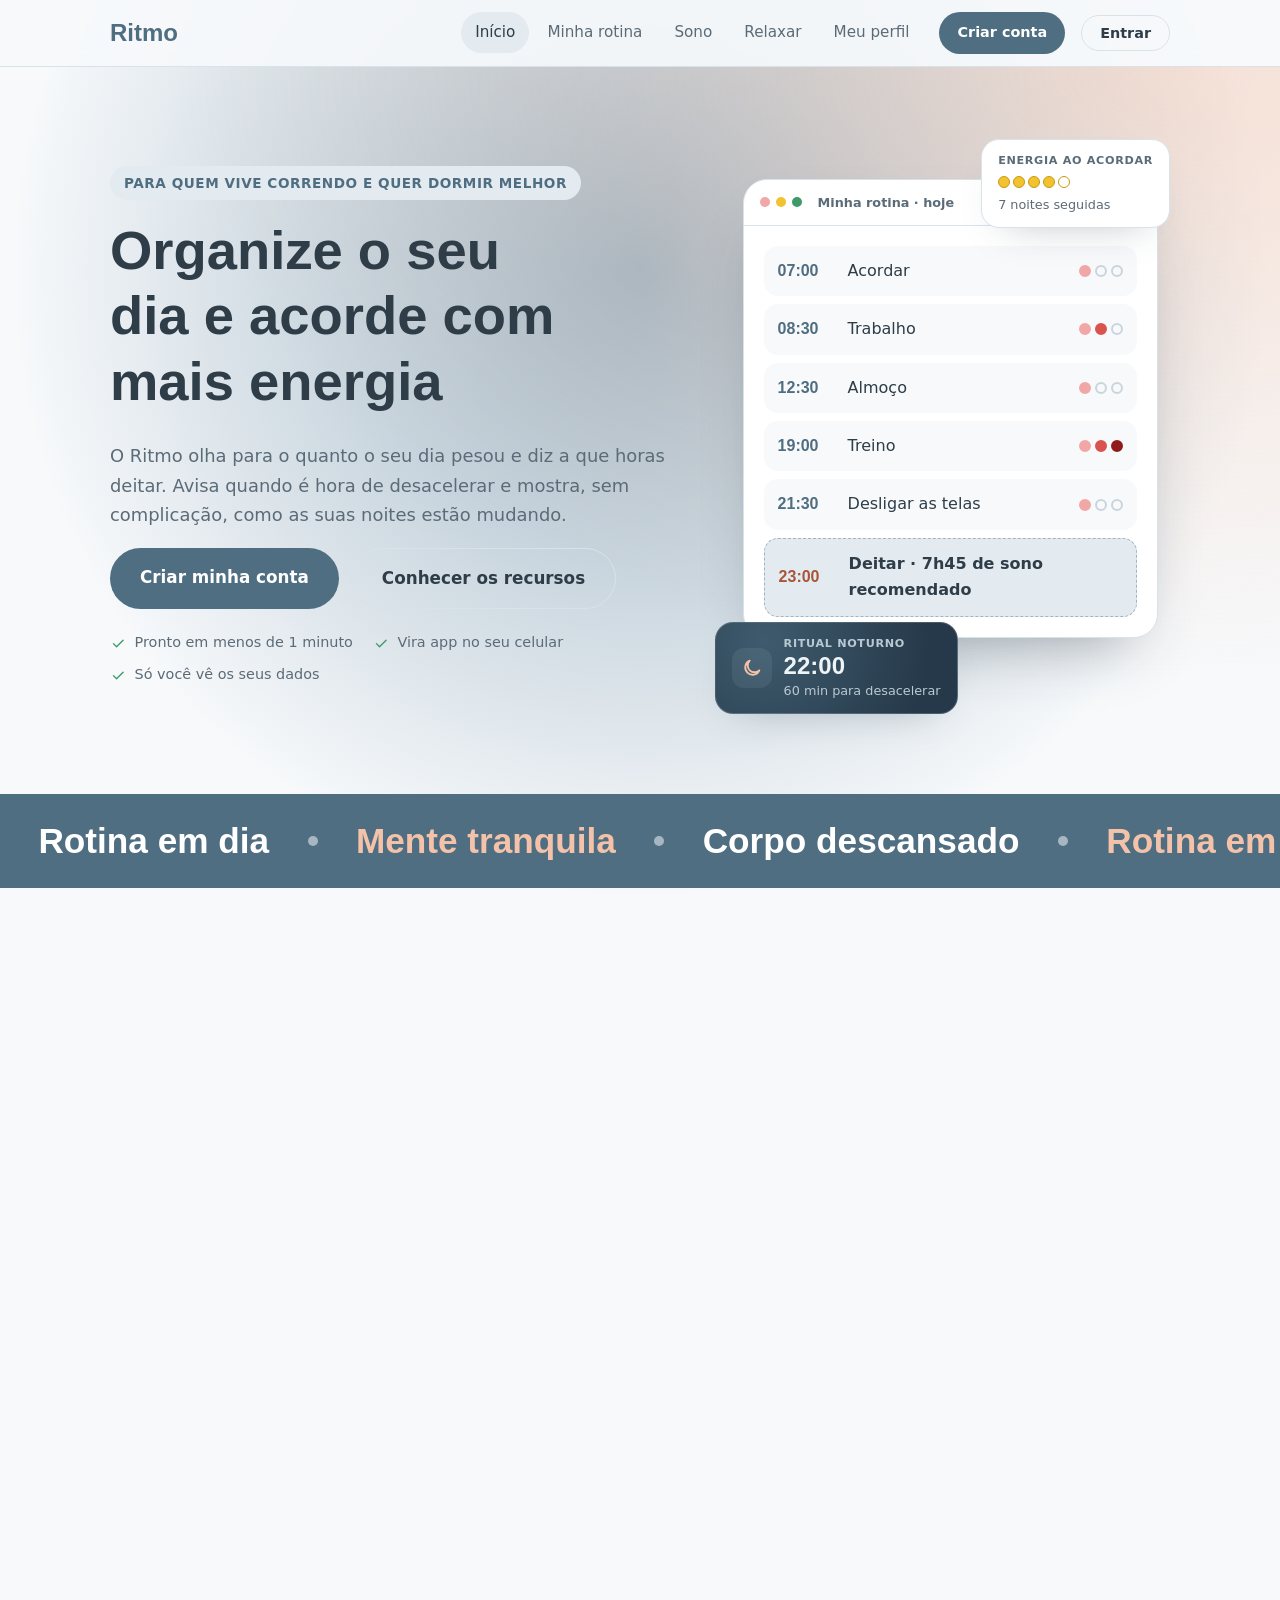
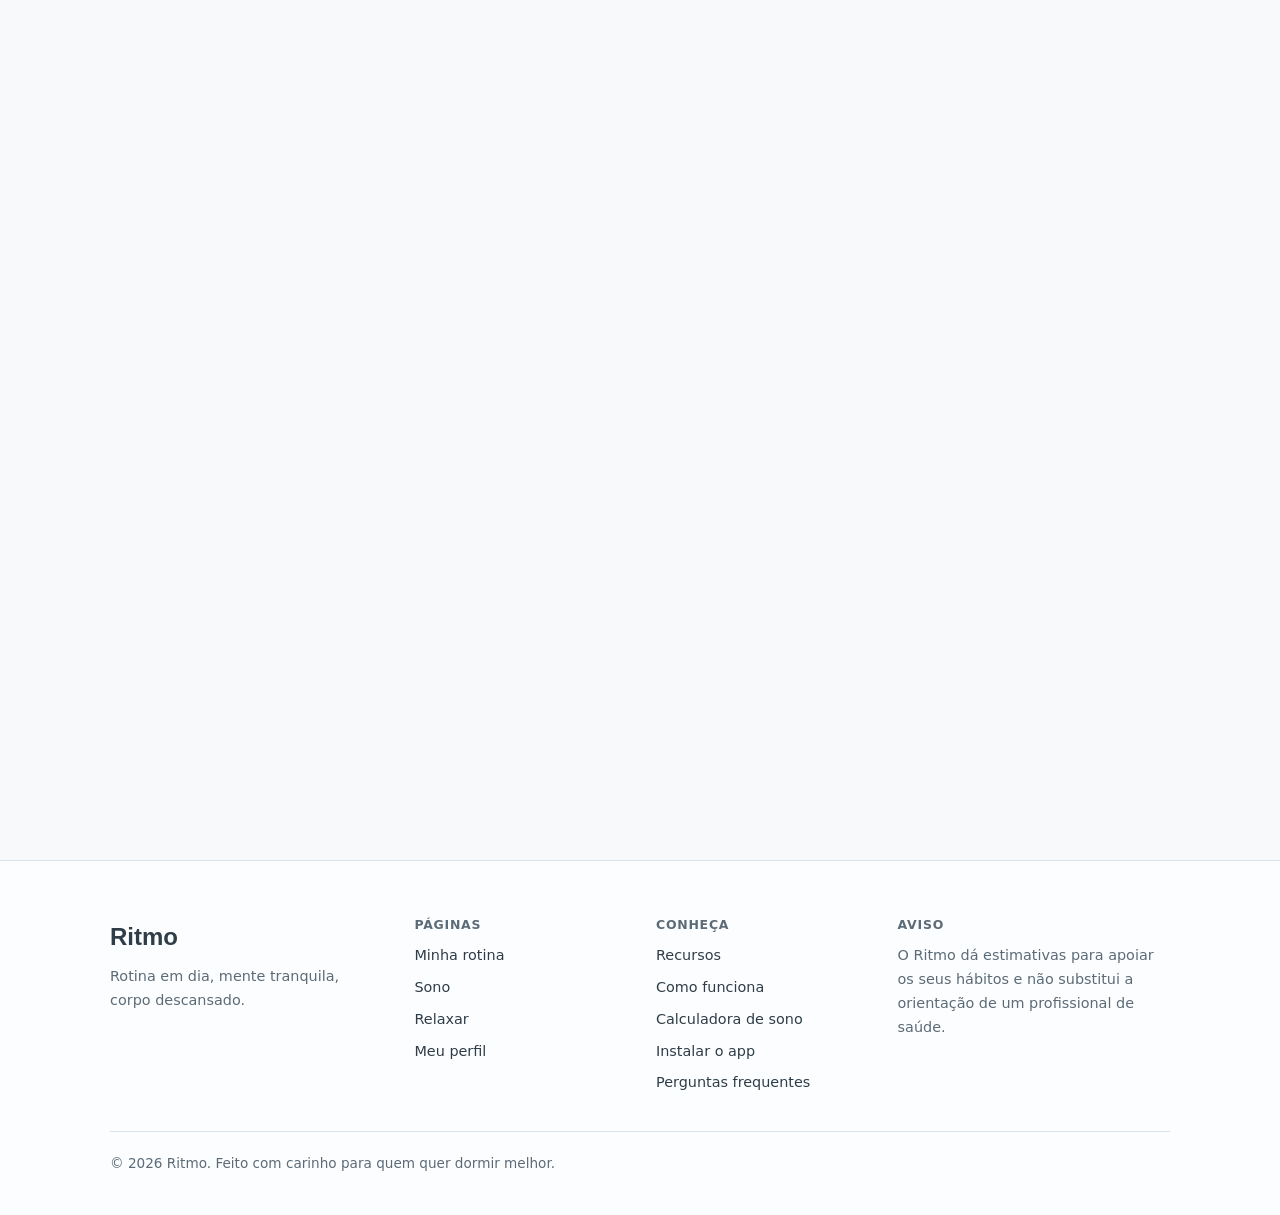
==== commit 3bbfda21: "versão 4.2.1" ====
--- a/index.html
+++ b/index.html
@@ -2,6 +2,18 @@
 <html lang="pt-BR">
 <head>
 <meta charset="UTF-8" />
+<!-- POLÍTICA DE SEGURANÇA (CSP). O GitHub Pages não deixa configurar cabeçalhos, então ela fica aqui,
+     logo depois do charset, para valer para tudo o que vem depois. Item por item:
+       script-src 'self'   só scripts que são arquivos do site (js/ e vendor/): nada escrito dentro
+                           do HTML, nada de onclick= nem javascript:. Texto malicioso não executa.
+       style-src-elem      estilos só de css/ e do Google Fonts; style-src-attr libera style="--cor:..."
+       connect-src         conexões só com o próprio site e o Supabase do Ritmo (troque se mudar o projeto)
+       img-src / font-src  imagens do site e embutidas (data:); fontes do Google Fonts
+       object-src, frame-src 'none'   nada de plugins nem páginas embutidas
+       base-uri 'none', form-action 'self'   ninguém troca o endereço base nem desvia formulários
+     Abrir o Ritmo dentro de outro site (iframe) é barrado em js/tema.js, porque "frame-ancestors"
+     não funciona nesta tag. Confira com scripts/verificar-csp.sh. -->
+<meta http-equiv="Content-Security-Policy" content="default-src 'none'; script-src 'self'; style-src 'self' 'unsafe-inline' https://fonts.googleapis.com; style-src-elem 'self' https://fonts.googleapis.com; style-src-attr 'unsafe-inline'; font-src 'self' https://fonts.gstatic.com; img-src 'self' data:; connect-src 'self' https://rrsgyrymsmkihrpsmpwj.supabase.co wss://rrsgyrymsmkihrpsmpwj.supabase.co; manifest-src 'self'; worker-src 'self'; object-src 'none'; frame-src 'none'; base-uri 'none'; form-action 'self'; upgrade-insecure-requests" />
 <meta name="viewport" content="width=device-width, initial-scale=1, viewport-fit=cover" />
 <meta name="claude:viewport-fit-sides" content="cover" />
 <!-- Nome que aparece na aba do navegador. Troque junto com CONFIG.nome no script. -->
--- a/css/app.css
+++ b/css/app.css
@@ -13,7 +13,7 @@
    9. Tema claro / escuro: aplicarTema() e a página Meu perfil (coluna "tema" no banco).
    10. Página Relaxar: SONS (sons gerados pelo navegador) e atualizarRelogio().
    11. Segurança: bloco SEGURANÇA em js/app.js, regras do banco em supabase/migrations
-       e cabeçalhos da hospedagem no arquivo _headers (Netlify).
+       e política de segurança (CSP) no <head> do index.html (GitHub Pages).
    12. Página inicial (landing page): HTML em PÁGINA: INÍCIO, estilos na seção 22
        deste CSS e comportamento em iniciarLanding() (abas, animação ao rolar, chamadas).
    13. App instalável (PWA): manifest.webmanifest, sw.js e icons/; convites de instalação
@@ -3477,3 +3477,20 @@
   .acordar-dia { padding: 10px; }
   .acordar-dia input { padding: 10px 6px; font-size: 1rem; }
 }
+
+/* =========================================================
+   34. PROTEÇÃO CONTRA IFRAME DE OUTRO SITE (clickjacking)
+   No endereço oficial, js/tema.js marca html[data-emoldurado] quando o Ritmo é aberto
+   dentro de um iframe. Nada da página aparece nem pode ser clicado; fica só o aviso.
+   ========================================================= */
+html[data-emoldurado] body > * { display: none !important; }
+html[data-emoldurado] body::after {
+  content: "Por segurança, o Ritmo só abre no próprio endereço: devitalosilva.github.io/Ritmo-rotina-sono";
+  display: block;
+  max-width: 34rem;
+  margin: 15vh auto 0;
+  padding: 0 24px;
+  color: var(--text);
+  font: 600 1rem/1.6 var(--font-body);
+  text-align: center;
+}
